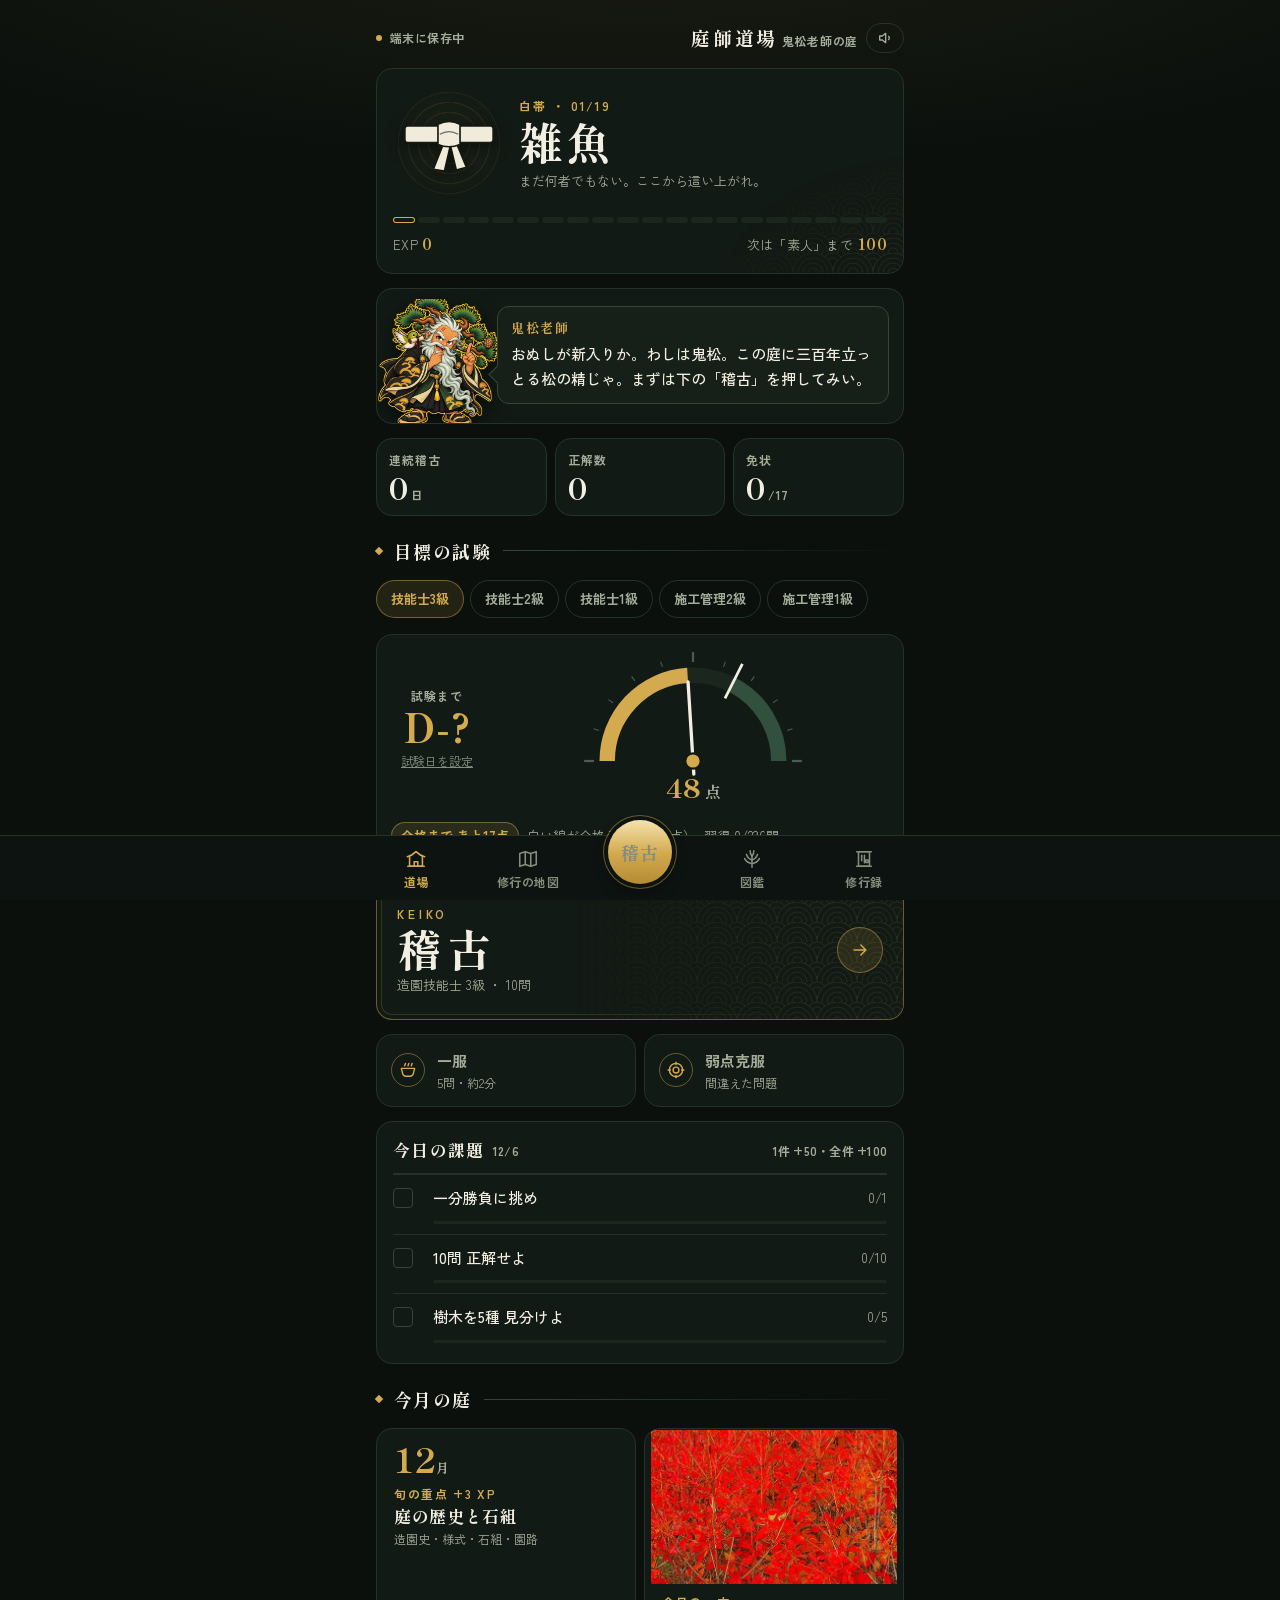
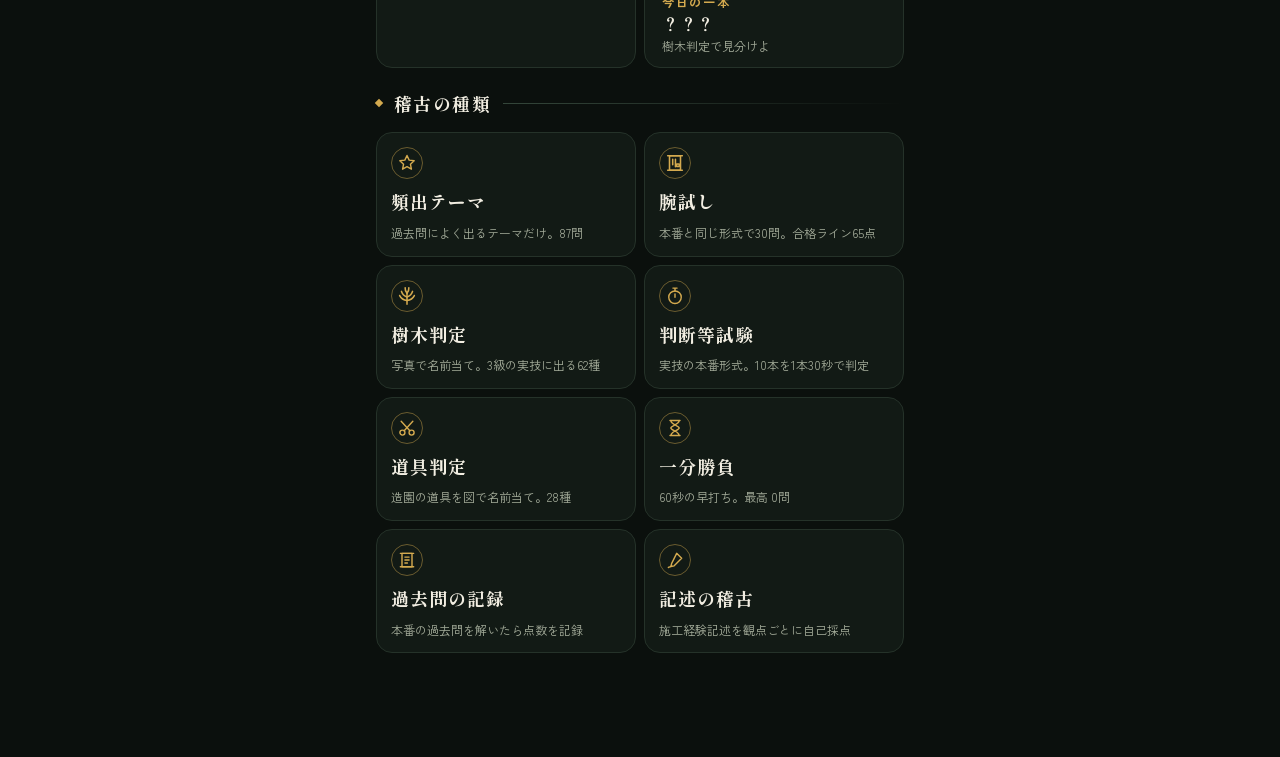
==== index.html @ 5466d90e "庭師道場 Web版（PWA）を公開 Co-Authored-By: Claude Opus 5.5 <noreply@anthropic.com>" ====
<!doctype html><html lang="ja"><head><meta charset="utf-8"><meta name="viewport" content="width=device-width,initial-scale=1,viewport-fit=cover"><meta name="theme-color" content="#0B100D"><meta name="format-detection" content="telephone=no"><link rel="manifest" href="manifest.webmanifest"><link rel="apple-touch-icon" href="icons/apple-touch-icon.png"><meta name="apple-mobile-web-app-capable" content="yes"><meta name="mobile-web-app-capable" content="yes"><meta name="apple-mobile-web-app-status-bar-style" content="black-translucent"><meta name="apple-mobile-web-app-title" content="庭師道場">
<title>庭師道場</title>
<link rel="stylesheet" href="fonts/fonts.css">
<style>
:root{
  --bg:#E8EEE6; --surface:#F8FBF6; --sunk:#DDE5DA; --ink:#15211A; --muted:#58695D; --line:#C6D1C4;
  --pine:#2D6A45; --pine-ink:#F4FAF5; --pine-soft:#D3E6D8;
  --brass:#A97C1E; --brass-soft:#F1E3BF; --miss:#BE3D2A; --miss-soft:#F6D9D3;
  --patch:#6F7D4F; --shadow:0 1px 0 rgba(21,33,26,.06),0 6px 18px -8px rgba(21,33,26,.25);
  --display:"Dela Gothic One","Hiragino Sans","Yu Gothic",sans-serif;
  --body:"Zen Kaku Gothic New","Hiragino Sans","Yu Gothic","Meiryo",sans-serif;
}
@media (prefers-color-scheme:dark){:root:not([data-theme="light"]){
  color-scheme:dark;
  --bg:#0E1410; --surface:#161F19; --sunk:#1E2921; --ink:#E3EBE4; --muted:#93A497; --line:#2B3830;
  --pine:#5DB07D; --pine-ink:#0B1A10; --pine-soft:#1D3526;
  --brass:#D8AE50; --brass-soft:#3A301A; --miss:#EF6D57; --miss-soft:#3D1D18;
  --shadow:0 1px 0 rgba(0,0,0,.3),0 8px 22px -10px rgba(0,0,0,.7);
}}
:root[data-theme="dark"]{
  color-scheme:dark;
  --bg:#0E1410; --surface:#161F19; --sunk:#1E2921; --ink:#E3EBE4; --muted:#93A497; --line:#2B3830;
  --pine:#5DB07D; --pine-ink:#0B1A10; --pine-soft:#1D3526;
  --brass:#D8AE50; --brass-soft:#3A301A; --miss:#EF6D57; --miss-soft:#3D1D18;
  --shadow:0 1px 0 rgba(0,0,0,.3),0 8px 22px -10px rgba(0,0,0,.7);
}
*{box-sizing:border-box}
html,body{height:100%}
body{background:var(--bg);color:var(--ink);font-family:var(--body);font-size:16px;line-height:1.7;-webkit-tap-highlight-color:transparent}
button{font:inherit;color:inherit;cursor:pointer;border:0;background:none}
button:focus-visible,textarea:focus-visible,input:focus-visible{outline:2px solid var(--brass);outline-offset:2px}
.num{font-variant-numeric:tabular-nums}
#app{max-width:560px;margin:0 auto;padding-inline:16px;padding-block:calc(14px + env(safe-area-inset-top,0px)) 104px;min-height:100%}
h1,h2,h3{margin:0;text-wrap:balance}
.disp{font-family:var(--display);font-weight:400;letter-spacing:.02em}
/* 太い見出し書体は画数の多い漢字がつぶれるので、30px未満では本文書体の極太にする */
.disp.sm{font-family:var(--body);font-weight:900;letter-spacing:.04em}
.eyebrow{font-size:13px;font-weight:700;letter-spacing:.05em;color:var(--muted)}
.stack{display:flex;flex-direction:column;gap:14px}
.row{display:flex;align-items:center;gap:10px}
.spacer{flex:1}

/* top bar */
.topbar{display:flex;align-items:center;gap:10px;padding-block:2px 6px}
.logo{font-family:var(--body);font-weight:900;font-size:17px;letter-spacing:.06em}
.logo small{display:block;font-family:var(--body);font-size:12px;letter-spacing:.2em;color:var(--muted);font-weight:700;margin-top:-3px}
.chipbtn{display:inline-flex;align-items:center;gap:6px;padding:6px 10px;border-radius:999px;background:var(--surface);border:1px solid var(--line);font-size:13px;font-weight:700}
.sync{font-size:12px;color:var(--muted)}

/* rank card */
.rankcard{background:var(--ink);color:var(--bg);border-radius:18px;padding:18px;display:grid;grid-template-columns:auto 1fr;gap:16px;align-items:center;position:relative;overflow:hidden}
.rankcard::after{content:"";position:absolute;inset:auto -40px -60px auto;width:180px;height:180px;border-radius:50%;background:radial-gradient(circle,rgba(216,174,80,.22),transparent 70%)}
.rankcard .rname{font-family:var(--display);font-size:34px;line-height:1.1}
.rankcard .rsub{font-size:13px;opacity:.7;letter-spacing:.08em}
.xpbar{height:10px;border-radius:6px;background:rgba(127,127,127,.3);overflow:hidden;margin-top:10px}
.xpbar>i{display:block;height:100%;background:linear-gradient(90deg,var(--brass),#F0CF7A);border-radius:6px;transition:width .8s cubic-bezier(.2,.8,.2,1)}
.xpmeta{display:flex;justify-content:space-between;font-size:13px;margin-top:6px;opacity:.85}
.streak{display:inline-flex;align-items:center;gap:4px;font-weight:700;color:var(--brass)}

/* exam selector */
.seg{display:flex;gap:6px;overflow-x:auto;padding-bottom:2px;scrollbar-width:none}
.seg::-webkit-scrollbar{display:none}
.seg button{flex:none;padding:8px 12px;border-radius:10px;background:var(--surface);border:1px solid var(--line);font-size:14px;font-weight:700;white-space:nowrap}
.seg button[aria-pressed="true"]{background:var(--pine);color:var(--pine-ink);border-color:var(--pine)}

/* cta */
.cta{width:100%;padding:18px;border-radius:16px;background:var(--pine);color:var(--pine-ink);display:flex;align-items:center;gap:14px;box-shadow:var(--shadow);transition:transform .12s}
.cta:active{transform:scale(.98)}
.cta .big{font-family:var(--display);font-size:24px;line-height:1}
.cta .sm{font-size:13px;opacity:.85}
.cta svg{flex:none}

/* panels */
.panel{background:var(--surface);border:1px solid var(--line);border-radius:16px;padding:14px}
.panel h3{font-size:15px;display:flex;align-items:center;gap:8px}
.mission{display:grid;grid-template-columns:22px 1fr auto;gap:10px;align-items:center;padding-block:8px;border-top:1px dashed var(--line)}
.mission:first-of-type{border-top:0}
.mission .chk{width:20px;height:20px;border-radius:6px;border:2px solid var(--line);display:grid;place-items:center}
.mission.done .chk{background:var(--pine);border-color:var(--pine);color:var(--pine-ink)}
.mission.done .mt{text-decoration:line-through;color:var(--muted)}
.mission .mbar{grid-column:2/4;height:4px;background:var(--sunk);border-radius:3px;overflow:hidden}
.mission .mbar i{display:block;height:100%;background:var(--brass)}
.mt{font-size:15px;font-weight:500}
.mprog{font-size:13px;color:var(--muted)}

.modes{display:grid;grid-template-columns:1fr 1fr;gap:10px}
.mode{background:var(--surface);border:1px solid var(--line);border-radius:14px;padding:14px;text-align:left;display:flex;flex-direction:column;gap:6px;min-height:118px;transition:transform .12s,border-color .12s}
.mode:hover{border-color:var(--pine)}
.mode:active{transform:scale(.97)}
.mode b{font-size:16px}
.mode span{font-size:13px;color:var(--muted);line-height:1.45}
.mode .ic{width:34px;height:34px;border-radius:10px;display:grid;place-items:center;background:var(--pine-soft);color:var(--pine)}
.mode .badge{align-self:flex-start;font-size:12px;font-weight:700;padding:1px 8px;border-radius:999px;background:var(--miss-soft);color:var(--miss)}

/* tabs */
.tabbar{position:fixed;left:0;right:0;bottom:0;background:var(--surface);border-top:1px solid var(--line);padding-bottom:env(safe-area-inset-bottom,0px);z-index:20}
.tabbar nav{max-width:560px;margin:0 auto;display:grid;grid-template-columns:repeat(4,1fr)}
.tabbar button{display:flex;flex-direction:column;align-items:center;gap:2px;padding:9px 0 8px;font-size:12px;font-weight:700;color:var(--muted)}
.tabbar button[aria-current="page"]{color:var(--pine)}

/* category list */
.cat{display:grid;grid-template-columns:1fr auto;gap:4px 12px;align-items:center;padding:12px 14px;background:var(--surface);border:1px solid var(--line);border-radius:12px;text-align:left;width:100%}
.cat b{font-size:16px}
.cat .cmeta{font-size:13px;color:var(--muted)}
.cat .cbar{grid-column:1/3;height:5px;border-radius:3px;background:var(--sunk);overflow:hidden;display:flex}
.cat .cbar i{display:block;height:100%}
.cat .pct{font-family:var(--display);font-size:18px}

/* quiz */
.qtop{display:flex;align-items:center;gap:10px;padding-block:4px 10px}
.xbtn{width:36px;height:36px;border-radius:10px;display:grid;place-items:center;background:var(--surface);border:1px solid var(--line)}
.pips{display:flex;gap:4px;flex:1}
.pips i{flex:1;height:8px;border-radius:4px;background:var(--sunk)}
.pips i.ok{background:var(--pine)} .pips i.ng{background:var(--miss)} .pips i.cur{background:var(--brass)}
.combo{font-family:var(--display);color:var(--brass);font-size:15px;min-width:54px;text-align:right}
.combo.pop{animation:pop .35s}
@keyframes pop{40%{transform:scale(1.4)}}
.qcard{background:var(--surface);border:1px solid var(--line);border-radius:18px;padding:18px;box-shadow:var(--shadow)}
.qcat{display:inline-block;font-size:12px;font-weight:700;letter-spacing:.08em;padding:2px 9px;border-radius:999px;background:var(--pine-soft);color:var(--pine)}
.qtext{font-size:17px;font-weight:500;line-height:1.75;margin-top:10px}
.tfrow{display:grid;grid-template-columns:1fr 1fr;gap:12px;margin-top:16px}
.tf{height:96px;border-radius:16px;background:var(--surface);border:2px solid var(--line);font-family:var(--display);font-size:46px;display:grid;place-items:center;transition:transform .1s}
.tf:active{transform:scale(.96)}
.choices{display:flex;flex-direction:column;gap:9px;margin-top:16px}
.choice{display:grid;grid-template-columns:28px 1fr;gap:10px;align-items:center;text-align:left;padding:12px 14px;border-radius:12px;background:var(--surface);border:2px solid var(--line);font-size:16px;font-weight:500;transition:transform .1s}
.choice:active{transform:scale(.98)}
.choice .k{width:28px;height:28px;border-radius:8px;background:var(--sunk);display:grid;place-items:center;font-weight:900;font-size:14px}
.is-ok{border-color:var(--pine)!important;background:var(--pine-soft)!important}
.is-ng{border-color:var(--miss)!important;background:var(--miss-soft)!important}
.dim{opacity:.45}
.locked button{pointer-events:none}
.shake{animation:shake .35s}
@keyframes shake{25%{transform:translateX(-6px)}50%{transform:translateX(5px)}75%{transform:translateX(-3px)}}
.feedback{margin-top:14px;border-radius:16px;padding:14px 16px;border:2px solid;animation:rise .25s ease-out}
.idkbtn{display:block;width:100%;margin-top:10px;padding:11px;border-radius:12px;border:2px dashed var(--line);background:transparent;color:var(--muted);font-weight:900;font-size:15px}
.idkbtn:active{transform:scale(.98)}
.feedback.idk{border-color:var(--brass);background:var(--brass-soft)}
.feedback.idk .fh{color:var(--brass)}
.feedback.ok{border-color:var(--pine);background:var(--pine-soft)}
.feedback.ng{border-color:var(--miss);background:var(--miss-soft)}
.feedback .fh{font-family:var(--body);font-weight:900;font-size:22px;display:flex;align-items:center;gap:10px}
.feedback.ok .fh{color:var(--pine)} .feedback.ng .fh{color:var(--miss)}
.feedback p{margin:6px 0 0;font-size:15px}
.nextbtn{margin-top:12px;width:100%;padding:14px;border-radius:12px;background:var(--ink);color:var(--bg);font-weight:900;font-size:16px}
@keyframes rise{from{transform:translateY(8px);opacity:.3}}
.xpfloat{position:fixed;font-family:var(--display);color:var(--brass);font-size:24px;pointer-events:none;z-index:60;animation:floatup 1s ease-out forwards;text-shadow:0 2px 0 var(--surface)}
@keyframes floatup{to{transform:translateY(-60px);opacity:0}}
.photo{position:relative;border-radius:14px;overflow:hidden;background:var(--sunk);aspect-ratio:4/3;max-width:100%}
.photo img{width:100%;height:100%;object-fit:cover;display:block}
.photo .swap{position:absolute;right:8px;bottom:8px;padding:5px 10px;border-radius:999px;background:rgba(0,0,0,.6);color:#fff;font-size:13px;font-weight:700}
.credit{font-size:12px;color:var(--muted);margin-top:4px;line-height:1.4;word-break:break-all}
.timer{height:8px;border-radius:4px;background:var(--sunk);overflow:hidden;flex:1}
.timer i{display:block;height:100%;background:var(--brass);transition:width .25s linear}
.timer.low i{background:var(--miss)}
.clock{font-family:var(--display);font-size:20px;min-width:44px;text-align:right}

/* result */
.result{text-align:center;padding-top:10px}
.score{font-family:var(--display);font-size:64px;line-height:1}
.score small{font-size:24px;color:var(--muted)}
.ledger{text-align:left;margin-top:16px}
.ledger div{display:flex;justify-content:space-between;padding-block:6px;border-bottom:1px dashed var(--line);font-size:15px}
.ledger div b{font-family:var(--display);color:var(--brass);font-weight:400}
.btnrow{display:grid;grid-template-columns:1fr 1fr;gap:10px;margin-top:16px}
.btn{padding:14px;border-radius:12px;font-weight:900;background:var(--surface);border:1px solid var(--line)}
.btn.primary{background:var(--pine);color:var(--pine-ink);border-color:var(--pine)}
.review{text-align:left;margin-top:16px}
.review details{background:var(--surface);border:1px solid var(--line);border-radius:12px;padding:10px 12px;margin-top:8px}
.review summary{font-size:15px;font-weight:500;cursor:pointer}
.review p{font-size:14px;margin:6px 0 0;color:var(--muted)}

/* zukan */
.zgrid{display:grid;grid-template-columns:repeat(3,1fr);gap:8px}
@media (min-width:480px){.zgrid{grid-template-columns:repeat(4,1fr)}}
.zc{background:var(--surface);border:1px solid var(--line);border-radius:12px;overflow:hidden;text-align:left;display:flex;flex-direction:column}
.zc .zi{aspect-ratio:1;background:var(--sunk);position:relative}
.zc .zi img{width:100%;height:100%;object-fit:cover;display:block}
.zc.lock .zi img{filter:grayscale(1) brightness(.35) blur(3px)}
.zc .zn{font-size:13px;font-weight:700;padding:6px 8px 2px}
.zc .zs{font-size:12px;padding:0 8px 7px;color:var(--brass);letter-spacing:.1em}
.zc.lock .zn{color:var(--muted)}
.zc .no{position:absolute;left:6px;top:4px;font-size:12px;font-weight:700;color:#fff;text-shadow:0 1px 2px rgba(0,0,0,.6)}
.filter{display:flex;gap:6px;flex-wrap:wrap}
.filter button{padding:5px 10px;border-radius:999px;border:1px solid var(--line);background:var(--surface);font-size:13px;font-weight:700}
.filter button[aria-pressed="true"]{background:var(--ink);color:var(--bg);border-color:var(--ink)}

/* sheet / overlay */
.overlay{position:fixed;inset:0;z-index:50;background:rgba(8,12,9,.6);display:flex;align-items:flex-end;justify-content:center;animation:fade .2s}
@keyframes fade{from{opacity:0}}
.sheet{background:var(--surface);width:100%;max-width:560px;max-height:90%;overflow:auto;border-radius:20px 20px 0 0;padding:18px 16px calc(18px + env(safe-area-inset-bottom,0px));animation:rise .25s}
.promo{position:fixed;inset:0;z-index:70;background:radial-gradient(circle at 50% 40%,#2a2210,#0b0d09 70%);color:#F4EBD2;display:flex;flex-direction:column;align-items:center;justify-content:center;gap:14px;text-align:center;padding:24px}
.promo .kicker{letter-spacing:.2em;font-size:16px;font-weight:700;color:#D8AE50}
.promo .pname{font-family:var(--display);font-size:64px;line-height:1;animation:stamp .6s cubic-bezier(.2,1.6,.4,1)}
.promo .ins{animation:spin .9s ease-out}
.promo p{margin:0;opacity:.8;font-size:15px;max-width:30ch}
.promo button{margin-top:10px;padding:14px 36px;border-radius:999px;background:#D8AE50;color:#1a1408;font-weight:900;font-size:16px}
@keyframes stamp{from{transform:scale(2.4);opacity:0}}
@keyframes spin{from{transform:rotateY(180deg) scale(.4);opacity:0}}
#fx{position:fixed;inset:0;pointer-events:none;z-index:80}

/* record */
.ladder{display:flex;flex-direction:column}
.lrow{display:grid;grid-template-columns:52px 1fr auto;gap:12px;align-items:center;padding-block:7px;border-bottom:1px solid var(--line)}
.lrow.fut{opacity:.45}
.lrow.cur{background:var(--brass-soft);margin-inline:-14px;padding-inline:14px;border-radius:10px;border-bottom-color:transparent}
.lrow b{font-size:16px}
.lrow .lx{font-size:13px;color:var(--muted)}
.stats{display:grid;grid-template-columns:repeat(3,1fr);gap:8px}
.stat{background:var(--surface);border:1px solid var(--line);border-radius:12px;padding:10px 12px}
.stat .v{font-family:var(--display);font-size:24px;line-height:1.2}
.stat .l{font-size:12px;color:var(--muted);font-weight:700}
.medals{display:grid;grid-template-columns:repeat(3,1fr);gap:8px}
.medal{background:var(--surface);border:1px solid var(--line);border-radius:12px;padding:10px 8px;text-align:center;display:flex;flex-direction:column;align-items:center;gap:4px}
.medal b{font-size:13px}
.medal span{font-size:12px;color:var(--muted);line-height:1.4}
.medal.off svg{opacity:.25;filter:grayscale(1)}
.medal.off b{color:var(--muted)}

/* essay */
textarea,input[type=text]{width:100%;font:inherit;font-size:16px;padding:10px 12px;border-radius:10px;border:1px solid var(--line);background:var(--bg);color:var(--ink)}
textarea{min-height:120px;resize:vertical;line-height:1.7}
label.f{display:flex;flex-direction:column;gap:4px;font-size:13px;font-weight:700;color:var(--muted)}
.aiout{white-space:pre-wrap;font-size:15px}
/* 参考画像 */
.refs{margin-top:10px;display:grid;gap:8px}
.refs.two{grid-template-columns:1fr 1fr}
.ref{margin:0;background:var(--surface);border:1px solid var(--line);border-radius:12px;overflow:hidden;cursor:zoom-in;position:relative}
.ref img{width:100%;aspect-ratio:4/3;object-fit:cover;display:block;background:var(--sunk)}
.ref .dgm{padding:10px 10px 0;color:var(--ink)}
.ref .dgm svg{width:100%;height:auto;display:block}
.ref figcaption{font-size:13px;padding:6px 10px 8px;color:var(--muted);line-height:1.5}
.refs.two figcaption{font-size:12px}
.ref .zoom{position:absolute;right:8px;top:8px;width:34px;height:34px;border-radius:8px;background:rgba(0,0,0,.55);color:#fff;display:grid;place-items:center}
.lb{position:fixed;inset:0;z-index:75;background:rgba(5,8,6,.92);display:flex;flex-direction:column;align-items:center;justify-content:center;padding:16px;gap:10px;animation:fade .2s}
.lb .box{max-width:720px;width:100%;max-height:78%;display:flex;justify-content:center}
.lb img{max-width:100%;max-height:100%;object-fit:contain;border-radius:10px}
.lb .dgm{background:#F8FBF6;color:#15211A;border-radius:12px;padding:14px;width:100%;overflow:auto;
  --miss:#BE3D2A;--pine:#2D6A45;--brass:#A97C1E;--pine-soft:#D3E6D8;--miss-soft:#F6D9D3;--brass-soft:#F1E3BF;--sunk:#DDE5DA}
.lb .dgm svg{width:100%;height:auto;display:block}
.lb p{color:#E9EEE3;font-size:15px;max-width:60ch;text-align:center;margin:0}
.lb .credit{color:#8C9B8B;text-align:center}
.lb button{padding:10px 26px;border-radius:999px;background:#E9EEE3;color:#090D0A;font-weight:900}
/* ═══ 作戦司令部（ホーム）：どのテーマでも暗い司令室で統一 ═══ */
body.hq{
  color-scheme:dark;
  --bg:#090D0A; --surface:#10170F; --sunk:#1A2419; --ink:#EEF2EA; --muted:#AAB7A9; --line:#2C3C2C;
  --pine:#6FD39A; --pine-ink:#06140B; --pine-soft:#143020; --brass:#E2B75A; --brass-soft:#352B14;
  --miss:#EF6D57; --miss-soft:#3A1A15; --shadow:0 10px 30px -12px rgba(0,0,0,.9);
  --hud:"Chakra Petch","Zen Kaku Gothic New","Hiragino Sans",sans-serif; --amber:#FFB547; --gold-grad:linear-gradient(180deg,#FFF3C4 0%,#E9BF5F 48%,#A36F17 78%,#F2CF73 100%);
  background:
    radial-gradient(ellipse 90% 50% at 50% -10%,rgba(226,183,90,.13),transparent 60%),
    linear-gradient(rgba(111,211,154,.035) 1px,transparent 1px) 0 0/24px 24px,
    linear-gradient(90deg,rgba(111,211,154,.035) 1px,transparent 1px) 0 0/24px 24px,
    #090D0A;
  background-attachment:fixed;
}
body.hq .tabbar{background:rgba(9,13,10,.92);backdrop-filter:blur(8px);border-top-color:#243224}
body.hq .tabbar button[aria-current="page"]{color:var(--brass)}
.hud{position:relative}
.hud::before,.hud::after{content:"";position:absolute;width:12px;height:12px;border:2px solid var(--brass);pointer-events:none;opacity:.85}
.hud::before{left:-1px;top:-1px;border-right:0;border-bottom:0;border-top-left-radius:6px}
.hud::after{right:-1px;bottom:-1px;border-left:0;border-top:0;border-bottom-right-radius:6px}
.hqbar{display:flex;align-items:center;gap:10px;font-family:var(--hud);font-size:13px;letter-spacing:.04em;color:var(--muted);font-weight:700}
.hqbar .led{width:8px;height:8px;border-radius:50%;background:var(--pine);box-shadow:0 0 8px var(--pine);animation:blink 2.4s infinite}
.hqbar .led.off{background:var(--amber);box-shadow:0 0 8px var(--amber)}
@keyframes blink{0%,70%,100%{opacity:1}80%{opacity:.25}}
.hqtitle{font-family:var(--body);font-weight:900;font-size:15px;letter-spacing:.06em;color:var(--ink);white-space:nowrap}
#sync{white-space:nowrap}
@media (max-width:420px){.hqtitle .hqsub{display:none}}
.hero{display:grid;grid-template-columns:auto 1fr;gap:16px;align-items:center;padding:16px;border-radius:18px;background:linear-gradient(160deg,#141D13,#0B100B 70%);border:1px solid #2B3A28;overflow:hidden;position:relative}
.hero::after{content:"";position:absolute;inset:0;background:repeating-linear-gradient(0deg,rgba(255,255,255,.018) 0 2px,transparent 2px 4px);pointer-events:none}
.radar{position:relative;width:128px;height:128px;border-radius:50%;display:grid;place-items:center;
  background:radial-gradient(circle,transparent 0 30%,rgba(111,211,154,.16) 30.5% 31%,transparent 31.5% 55%,rgba(111,211,154,.16) 55.5% 56%,transparent 56.5% 80%,rgba(111,211,154,.22) 80.5% 81.5%,transparent 82%),
             radial-gradient(circle,rgba(226,183,90,.08),transparent 70%)}
.radar::before{content:"";position:absolute;inset:0;border-radius:50%;background:repeating-radial-gradient(circle,rgba(226,183,90,.10) 0 1px,transparent 1.5px 9px);mask:radial-gradient(circle,#000 60%,transparent 72%);-webkit-mask:radial-gradient(circle,#000 60%,transparent 72%)}
.radar .ins{position:relative;filter:drop-shadow(0 6px 10px rgba(0,0,0,.7)) drop-shadow(0 0 14px rgba(226,183,90,.25))}
@keyframes sweep{to{transform:rotate(360deg)}}
.hero .lbl{font-family:var(--hud);font-size:13px;letter-spacing:.16em;color:var(--muted);font-weight:700}
.hero .rk{font-family:var(--display);font-size:44px;line-height:1.05;background:var(--gold-grad);-webkit-background-clip:text;background-clip:text;color:transparent;filter:drop-shadow(0 2px 0 rgba(0,0,0,.6))}
.hero .quote{font-size:13px;color:var(--muted);margin-top:4px;line-height:1.5}
/* 鬼松教官 */
.kyokan{display:grid;grid-template-columns:118px 1fr;gap:6px;align-items:end;width:100%;padding:12px 14px 0 0;border-radius:18px;background:linear-gradient(160deg,#141D13,#0B100B 70%);border:1px solid #2B3A28;overflow:hidden;text-align:left;color:var(--ink)}
.kyokan img{width:132px;height:auto;margin:0 0 -4px -6px;filter:drop-shadow(0 8px 12px rgba(0,0,0,.7))}
.bubble{position:relative;align-self:center;margin-bottom:12px;padding:10px 13px;border-radius:14px;background:var(--sunk);border:1px solid var(--line);font-size:15px;line-height:1.65;font-weight:500}
.bubble::before{content:"";position:absolute;left:-7px;bottom:22px;width:12px;height:12px;background:inherit;border-left:1px solid;border-bottom:1px solid;border-color:inherit;transform:rotate(45deg)}
.bubble .who{display:block;font-size:12px;font-weight:700;color:var(--brass);margin-bottom:2px}
.ikari .bubble{border-color:var(--miss);background:#2A1411;font-weight:700}
.ikari .bubble .who{color:var(--miss)}
.dere .bubble{border-color:#E889AE;background:#2B1822}
.dere .bubble .who{color:#F3A6C4}
.kyokan.ikari img,.kres.ikari img,.ksay.ikari img{animation:rage .45s 2}
.kyokan.dere img,.kres.dere img,.ksay.dere img,.kyokan.odoroki img,.kres.odoroki img,.ksay.odoroki img{animation:hop .5s 2}
@keyframes rage{20%{transform:translateX(-4px) rotate(-2deg)}40%{transform:translateX(4px) rotate(2deg)}60%{transform:translateX(-3px)}80%{transform:translateX(2px)}}
@keyframes hop{40%{transform:translateY(-8px)}}
.ksay{display:grid;grid-template-columns:88px 1fr;gap:4px;align-items:center;margin-top:10px}
.ksay img{width:88px;height:auto}
.ksay .bubble{margin:0;font-size:14px}
.kres{display:grid;grid-template-columns:140px 1fr;gap:6px;align-items:center;margin:10px 0 4px;text-align:left}
.kres img{width:140px;height:auto;filter:drop-shadow(0 8px 12px rgba(0,0,0,.7))}
.promo .pk{width:160px;height:auto;margin-top:-6px;animation:hop .6s 3}
.promo .pline{font-size:16px;font-weight:700;color:#F3A6C4;max-width:30ch;line-height:1.6}
@media (prefers-reduced-motion: reduce){.kyokan img,.kres img,.ksay img,.promo .pk{animation:none!important}}
.ammo{display:grid;grid-template-columns:repeat(20,1fr);gap:3px;margin-top:10px}
.ammo i{height:12px;border-radius:2px;background:#1E291D;border:1px solid #2B3A28}
.ammo i.on{background:var(--gold-grad);border-color:#A36F17;box-shadow:0 0 6px rgba(226,183,90,.35)}
.ammo i.next{background:#3A2F16;border-color:var(--brass);animation:blink 1.6s infinite}
.xprow{display:flex;justify-content:space-between;font-family:var(--hud);font-size:13px;margin-top:6px;color:var(--muted);letter-spacing:.06em}
.xprow b{color:var(--brass);font-weight:700}
.readouts{display:grid;grid-template-columns:repeat(3,1fr);gap:8px}
.ro{background:var(--surface);border:1px solid var(--line);border-radius:12px;padding:10px 12px}
.ro .k{font-family:var(--body);font-size:13px;letter-spacing:.04em;color:var(--muted);font-weight:700}
.ro .v{font-family:var(--hud);font-size:26px;font-weight:700;line-height:1.1;color:var(--ink)}
.ro .v small{font-size:13px;color:var(--muted);margin-left:2px}
.ops{display:grid;grid-template-columns:auto 1fr;gap:14px;align-items:center;padding:14px;border-radius:16px;background:var(--surface);border:1px solid var(--line)}
.dday{text-align:center;min-width:92px}
.dday .k{font-family:var(--body);font-size:13px;letter-spacing:.04em;color:var(--muted);font-weight:700}
.dday .v{font-family:var(--hud);font-size:40px;font-weight:700;line-height:1;color:var(--amber);text-shadow:0 0 18px rgba(255,181,71,.35)}
.dday button{font-size:12px;color:var(--muted);text-decoration:underline;margin-top:4px}
.meter{width:100%;max-width:220px;justify-self:center}
.meter svg{display:block;width:100%;height:auto}
.meter .needle{transform-box:view-box;transform-origin:100px 100px;animation:needle 1.3s cubic-bezier(.2,1.5,.4,1)}
@keyframes needle{from{transform:rotate(0deg)}}
.sortie{position:relative;width:100%;border-radius:16px;overflow:hidden;padding:26px 18px 22px;text-align:left;
  background:linear-gradient(160deg,#1E2A17,#10170D);border:2px solid var(--brass);box-shadow:0 0 0 1px #000,0 14px 30px -10px rgba(226,183,90,.35);display:flex;align-items:center;gap:14px;color:var(--ink)}
.sortie::before,.sortie::after{content:"";position:absolute;left:14px;right:14px;height:2px;background:linear-gradient(90deg,transparent,#E2B75A 18%,#FFF0B8 50%,#E2B75A 82%,transparent)}
.sortie::before{top:8px} .sortie::after{bottom:8px}
@keyframes hazard{to{background-position:25.5px 0}}
.sortie .big{font-family:var(--display);font-size:40px;line-height:1;background:var(--gold-grad);-webkit-background-clip:text;background-clip:text;color:transparent}
.sortie .en{font-family:var(--hud);font-size:13px;letter-spacing:.3em;color:var(--brass);font-weight:700}
.sortie .sm{font-size:13px;color:var(--muted)}
.sortie .chev{margin-left:auto;display:flex;gap:2px;color:var(--brass)}
.sortie .chev i{width:12px;height:22px;background:currentColor;clip-path:polygon(0 0,45% 0,100% 50%,45% 100%,0 100%,55% 50%);animation:chev 1.2s infinite}
.sortie .chev i:nth-child(2){animation-delay:.2s}.sortie .chev i:nth-child(3){animation-delay:.4s}
@keyframes chev{0%,100%{opacity:.2}40%{opacity:1}}
.sortie:active{transform:scale(.985)}
.sortie.go{animation:go .22s}
@keyframes go{50%{filter:brightness(1.8)}}
.hqrow{display:grid;grid-template-columns:1fr 1fr;gap:8px}
.subbtn{display:flex;align-items:center;gap:10px;padding:12px 14px;border-radius:12px;background:var(--surface);border:1px solid var(--line);text-align:left}
.subbtn b{font-size:15px;display:block} .subbtn span{font-size:12px;color:var(--muted)}
.subbtn .ic{color:var(--brass)}
.orders{background:linear-gradient(180deg,#141B12,#10160F);border:1px solid var(--line);border-radius:16px;padding:12px 14px}
.orders .oh{display:flex;align-items:center;gap:8px;font-family:var(--body);font-size:13px;letter-spacing:.02em;color:var(--muted);font-weight:700;padding-bottom:6px;border-bottom:1px dashed var(--line)}
.orders .oh b{font-family:var(--body);letter-spacing:.06em;color:var(--ink);font-size:15px;font-weight:900}
.hanko{width:30px;height:30px;border-radius:50%;border:2px solid var(--miss);color:var(--miss);display:grid;place-items:center;font-family:var(--display);font-size:14px;transform:rotate(-14deg);animation:stamp .4s cubic-bezier(.2,1.6,.4,1)}
body.hq .mission{grid-template-columns:30px 1fr auto}
body.hq .mission .chk{width:24px;height:24px;border-radius:4px;border-color:#3A4A38}
.sectitle{font-family:var(--body);font-size:14px;letter-spacing:.08em;color:var(--muted);font-weight:700;display:flex;align-items:center;gap:8px}
.sectitle::after{content:"";flex:1;height:1px;background:var(--line)}
body.hq .mode{background:linear-gradient(160deg,#151E14,#0E140D);border-color:#263424}
body.hq .mode .ic{background:#1F2A17;color:var(--brass)}
/* ═══ 全画面共通の司令部UI ═══ */
.tabbar nav{grid-template-columns:repeat(5,1fr)!important;align-items:end}
.tabbar .fab{position:relative;top:-18px;margin:0 auto;width:66px;height:66px;border-radius:50%;padding:0;justify-content:center;gap:0;
  background:radial-gradient(circle at 35% 30%,#FFF1C0,#E2B75A 45%,#9C6B14 100%);color:#1a1408;font-family:var(--body);font-weight:900;font-size:19px;letter-spacing:.04em;
  box-shadow:0 0 0 4px #090D0A,0 0 0 6px rgba(226,183,90,.55),0 10px 24px -6px rgba(226,183,90,.6)}

.tabbar .fab:active{transform:scale(.94)}
.pagebar{display:flex;align-items:center;gap:10px;padding-block:2px 4px}
.pagebar h1{font-family:var(--body);font-size:22px;font-weight:900;letter-spacing:.06em}
.pagebar .en{font-family:var(--hud);font-size:13px;letter-spacing:.18em;color:var(--brass);font-weight:700;display:block;margin-bottom:-2px}
.hotbadge{display:inline-flex;align-items:center;gap:4px;font-size:12px;font-weight:900;padding:2px 9px;border-radius:999px;background:var(--brass);color:#1a1408;margin-left:6px;letter-spacing:.04em}
.nextbtn{position:sticky;bottom:calc(12px + env(safe-area-inset-bottom,0px));z-index:5;box-shadow:0 10px 24px -8px rgba(0,0,0,.8)}
.intel{display:grid;grid-template-columns:1fr 1fr;gap:8px}
.intel .card{background:var(--surface);border:1px solid var(--line);border-radius:14px;overflow:hidden;text-align:left;display:flex;flex-direction:column}
.intel .card img{width:100%;aspect-ratio:16/10;object-fit:cover;display:block}
.intel .card .in{padding:9px 11px 11px;display:flex;flex-direction:column;gap:2px}
.intel .card b{font-size:15px;line-height:1.35}
.intel .card span{font-size:12px;color:var(--muted);line-height:1.45}
.intel .mo2{font-family:var(--hud);font-size:34px;font-weight:700;color:var(--brass);line-height:1;padding:12px 11px 0}
.kakochart{display:flex;flex-direction:column;gap:8px;margin-top:10px}
.kc{display:grid;grid-template-columns:92px 1fr 44px;gap:8px;align-items:center;font-size:13px}
.kc .tr{position:relative;height:14px;border-radius:4px;background:var(--sunk)}
.kc .tr i{position:absolute;left:0;top:0;bottom:0;border-radius:0 4px 4px 0}
.kc .tr .pl{position:absolute;top:-4px;bottom:-4px;width:2px;background:var(--ink)}
.kc b{font-family:var(--hud);font-size:15px;text-align:right}
select{font:inherit;font-size:16px;padding:10px 12px;border-radius:10px;border:1px solid var(--line);background:var(--bg);color:var(--ink);width:100%}
input[type=number]{width:100%;font:inherit;font-size:16px;padding:10px 12px;border-radius:10px;border:1px solid var(--line);background:var(--bg);color:var(--ink)}
body.hq .stat .v,body.hq .pct,body.hq .front .p{font-family:var(--hud);font-weight:700}
/* 合格作戦 */
.plan{display:flex;flex-direction:column;gap:10px}
.plan .cd{display:flex;align-items:baseline;gap:6px}
.plan .cd b{font-family:var(--display);font-size:30px;line-height:1;font-weight:400}
.gauge{position:relative;height:14px;border-radius:7px;background:var(--sunk);overflow:visible;margin-top:4px}
.gauge>i{display:block;height:100%;border-radius:7px;background:var(--pine);transition:width .8s cubic-bezier(.2,.8,.2,1)}
.gauge.low>i{background:var(--brass)}
.gauge .ln{position:absolute;top:-5px;bottom:-5px;width:2px;background:var(--ink)}
.gauge .lt{position:absolute;top:-20px;transform:translateX(-50%);font-size:12px;font-weight:700;white-space:nowrap}
.gmeta{display:flex;justify-content:space-between;font-size:13px;color:var(--muted)}
.verdict{font-weight:900;font-size:14px;padding:2px 9px;border-radius:999px}
.verdict.pass{background:var(--pine-soft);color:var(--pine)} .verdict.not{background:var(--brass-soft);color:var(--brass)}
.ctarow{display:grid;grid-template-columns:1fr auto;gap:10px}
.quick{padding:0 16px;border-radius:16px;background:var(--surface);border:2px solid var(--pine);color:var(--pine);display:flex;flex-direction:column;align-items:center;justify-content:center;line-height:1.2}
.quick b{font-family:var(--body);font-weight:900;font-size:18px}
.quick span{font-size:12px;font-weight:700}
.season{display:grid;grid-template-columns:auto 1fr;gap:12px;align-items:center;text-align:left;width:100%}
.season .mo{font-family:var(--display);font-size:26px;line-height:1;color:var(--brass);text-align:center;min-width:48px}
.season .mo small{display:block;font-family:var(--body);font-size:12px;font-weight:700;color:var(--muted);letter-spacing:.1em}
.todaytree{display:grid;grid-template-columns:96px 1fr;gap:12px;align-items:center;text-align:left;width:100%}
.todaytree img{width:96px;height:96px;object-fit:cover;border-radius:12px;display:block}
.todaytree b{font-size:17px}
.todaytree p{margin:2px 0 0;font-size:13px;color:var(--muted);line-height:1.5}
.mode.wide{grid-column:1/3;min-height:0;flex-direction:row;align-items:center;gap:12px}
/* 作戦地図 */
.fronts{display:grid;grid-template-columns:1fr 1fr;gap:8px}
.front{position:relative;text-align:left;border-radius:14px;padding:12px;background:var(--surface);border:1px solid var(--line);overflow:hidden;min-height:108px;display:flex;flex-direction:column;gap:4px}
.front .occ{position:absolute;left:0;right:0;bottom:0;background:var(--pine-soft);transition:height .6s}
.front>*:not(.occ){position:relative}
.front b{font-size:15px;line-height:1.35}
.front .st{font-size:12px;font-weight:700;color:var(--muted)}
.front .p{font-family:var(--display);font-size:24px;margin-top:auto;line-height:1}
.front.won{border-color:var(--pine)}
.front.won .st{color:var(--pine)}
.front .hot{position:absolute;right:8px;top:8px;font-size:12px;font-weight:900;padding:1px 7px;border-radius:999px;background:var(--brass);color:var(--surface)}
.front .flag{position:absolute;right:10px;bottom:10px;color:var(--pine)}
/* 週間グラフ */
.week{display:grid;grid-template-columns:repeat(7,1fr);gap:6px;align-items:end;height:130px;padding-top:18px;border-bottom:1px solid var(--line)}
.week .col{display:flex;flex-direction:column;align-items:center;justify-content:flex-end;height:100%;gap:3px}
.week .v{font-size:12px;font-weight:700;color:var(--muted)}
.week .bar{width:70%;max-width:28px;background:var(--pine);border-radius:4px 4px 0 0;min-height:0}
.week .bar.zero{height:2px!important;background:var(--line)}
.week .bar.today{background:var(--brass)}
.wlab{display:grid;grid-template-columns:repeat(7,1fr);gap:6px;text-align:center;font-size:12px;color:var(--muted);margin-top:4px}
.jackpot{display:inline-block;font-family:var(--display);color:var(--surface);background:var(--brass);padding:4px 14px;border-radius:999px;font-size:16px;animation:stamp .5s cubic-bezier(.2,1.6,.4,1)}
.toast{position:fixed;left:50%;bottom:90px;transform:translateX(-50%);background:var(--ink);color:var(--bg);padding:10px 16px;border-radius:12px;font-size:14px;font-weight:700;z-index:90;animation:rise .2s;max-width:calc(100% - 32px)}
.note{font-size:13px;color:var(--muted)}
.linkbtn{color:var(--pine);font-weight:700;font-size:14px;text-decoration:underline}

/* ═════════════════════════════════════════════════════════════
   庭師道場 デザインシステム v1「夜の庭 ― 墨と苔と金」
   仕様書：docs/design-system.html
   ・色は和色（和色大辞典）から：墨緑の背景／若竹色の正解／金色・山吹茶の金／臙脂の不正解／朱色の判子
   ・書体：見出しと大きな数字＝しっぽり明朝B1（20px以上だけ）／本文＝Zen Kaku Gothic New
   ・角丸は 8 / 12 / 16、線は1pxの細線、光る効果と点滅は使わない
   ═════════════════════════════════════════════════════════════ */
body.hq{
  --bg:#0B100D; --surface:#121A15; --surface2:#162019; --sunk:#1B261E; --ink:#F2EEE2; --muted:#A4AC9A; --faint:#838E7F;
  --line:#253229; --line2:#34463A;
  --pine:#68BE8D; --pine-ink:#07120B; --pine-soft:rgba(104,190,141,.13);
  --brass:#D4AA4F; --brass-ink:#1A1306; --brass-soft:rgba(212,170,79,.12); --brass-line:rgba(212,170,79,.45);
  --miss:#E07662; --miss-soft:rgba(224,118,98,.12); --shu:#D9532C; --amber:#D4AA4F;
  --gold-grad:linear-gradient(180deg,#F4E3AE 0%,#D4AA4F 52%,#B48A35 100%);
  --display:"Shippori Mincho B1","Hiragino Mincho ProN","Yu Mincho",serif;
  --hud:"Zen Kaku Gothic New","Hiragino Sans",sans-serif;
  --r-s:8px; --r-m:12px; --r-l:16px;
  --seigaiha:url("data:image/svg+xml;utf8,<svg xmlns='http://www.w3.org/2000/svg' width='40' height='20' viewBox='0 0 40 20'><circle cx='20' cy='0' r='20' fill='%23121A15' stroke='%23D4AA4F' stroke-opacity='.13' stroke-width='.8'/><circle cx='20' cy='0' r='15' fill='none' stroke='%23D4AA4F' stroke-opacity='.13' stroke-width='.8'/><circle cx='20' cy='0' r='10' fill='none' stroke='%23D4AA4F' stroke-opacity='.13' stroke-width='.8'/><circle cx='20' cy='0' r='5' fill='none' stroke='%23D4AA4F' stroke-opacity='.13' stroke-width='.8'/><circle cx='0' cy='10' r='20' fill='%23121A15' stroke='%23D4AA4F' stroke-opacity='.13' stroke-width='.8'/><circle cx='0' cy='10' r='15' fill='none' stroke='%23D4AA4F' stroke-opacity='.13' stroke-width='.8'/><circle cx='0' cy='10' r='10' fill='none' stroke='%23D4AA4F' stroke-opacity='.13' stroke-width='.8'/><circle cx='0' cy='10' r='5' fill='none' stroke='%23D4AA4F' stroke-opacity='.13' stroke-width='.8'/><circle cx='40' cy='10' r='20' fill='%23121A15' stroke='%23D4AA4F' stroke-opacity='.13' stroke-width='.8'/><circle cx='40' cy='10' r='15' fill='none' stroke='%23D4AA4F' stroke-opacity='.13' stroke-width='.8'/><circle cx='40' cy='10' r='10' fill='none' stroke='%23D4AA4F' stroke-opacity='.13' stroke-width='.8'/><circle cx='40' cy='10' r='5' fill='none' stroke='%23D4AA4F' stroke-opacity='.13' stroke-width='.8'/><circle cx='20' cy='20' r='20' fill='%23121A15' stroke='%23D4AA4F' stroke-opacity='.13' stroke-width='.8'/><circle cx='20' cy='20' r='15' fill='none' stroke='%23D4AA4F' stroke-opacity='.13' stroke-width='.8'/><circle cx='20' cy='20' r='10' fill='none' stroke='%23D4AA4F' stroke-opacity='.13' stroke-width='.8'/><circle cx='20' cy='20' r='5' fill='none' stroke='%23D4AA4F' stroke-opacity='.13' stroke-width='.8'/></svg>");
  background:radial-gradient(ellipse 120% 45% at 50% -8%,rgba(212,170,79,.08),transparent 60%),#0B100D;
  background-attachment:fixed;
  font-feature-settings:"palt" 0;
}
body.hq .num{font-variant-numeric:tabular-nums}
body.hq .disp{font-family:var(--display);font-weight:800;letter-spacing:.04em}
body.hq .disp.sm{font-family:var(--display);font-weight:800;letter-spacing:.04em}
body.hq .eyebrow{font-size:12px;letter-spacing:.14em;color:var(--brass);font-weight:700}
/* 四隅のカギ括弧・方眼・走査線・点滅はやめる */
body.hq .hud::before,body.hq .hud::after,body.hq .hero::after{display:none}
/* ── 上部の帯 ── */
.hqbar{font-family:var(--body);font-size:12px;letter-spacing:.04em;gap:8px}
.hqbar .led{width:6px;height:6px;box-shadow:none;animation:none;background:var(--pine)}
.hqbar .led.off{background:var(--brass);box-shadow:none}
.hqtitle{font-family:var(--display)!important;font-weight:800!important;font-size:19px!important;letter-spacing:.14em!important}
.hqtitle .hqsub{font-family:var(--body);font-size:12px;font-weight:700;letter-spacing:.06em;color:var(--muted)}
body.hq .chipbtn{background:transparent;border-color:var(--line);color:var(--muted)}
/* ── 見出し ── */
.sectitle{font-family:var(--display);font-weight:800;font-size:18px;letter-spacing:.08em;color:var(--ink);gap:12px;margin-top:6px}
.sectitle::before{content:"";width:6px;height:6px;background:var(--brass);transform:rotate(45deg);flex:none}
.sectitle::after{background:linear-gradient(90deg,var(--line2),transparent)}
.pagebar{padding-block:6px 2px}
.pagebar h1{font-family:var(--display)!important;font-weight:800!important;font-size:28px!important;letter-spacing:.1em!important}
.pagebar .en{font-family:var(--body);font-size:12px;letter-spacing:.24em;color:var(--brass);margin-bottom:0}
/* ── 面（カード）の共通ルール ── */
body.hq .panel,body.hq .ro,body.hq .mode,body.hq .ops,body.hq .orders,body.hq .stat,body.hq .medal,body.hq .cat,body.hq .front,body.hq .intel .card,body.hq .zc,body.hq .qcard,body.hq .subbtn,body.hq .review details{
  background:var(--surface);border:1px solid var(--line);border-radius:var(--r-l);box-shadow:none}
body.hq .panel h3{font-family:var(--display);font-weight:800;font-size:17px;letter-spacing:.06em}
/* ── ランク（帯） ── */
.hero{background:var(--surface);border:1px solid var(--line);border-radius:var(--r-l);padding:18px 16px 16px;gap:14px}
.hero::before{content:"";position:absolute;right:-30px;bottom:-30px;width:220px;height:150px;background:var(--seigaiha);opacity:.9;
  -webkit-mask:radial-gradient(ellipse at 100% 100%,#000 30%,transparent 70%);mask:radial-gradient(ellipse at 100% 100%,#000 30%,transparent 70%);pointer-events:none}
.hero>*{position:relative}
.radar{width:112px;height:112px;background:radial-gradient(circle,rgba(212,170,79,.07),transparent 68%)}
.radar::before{background:repeating-radial-gradient(circle,rgba(212,170,79,.09) 0 1px,transparent 1.5px 10px)}
.radar .ins{filter:drop-shadow(0 4px 8px rgba(0,0,0,.55))}
.hero .lbl{font-family:var(--body);font-size:12px;letter-spacing:.16em;color:var(--brass);font-weight:700}
.hero .rk{font-family:var(--display);font-weight:800;font-size:44px;line-height:1.1;letter-spacing:.06em;background:none;-webkit-background-clip:border-box;background-clip:border-box;color:var(--ink);filter:none}
.hero .quote{font-size:13px;color:var(--muted);margin-top:6px}
.ammo{gap:3px;margin-top:4px}
.ammo i{height:6px;border-radius:3px;background:var(--sunk);border:0}
.ammo i.on{background:var(--brass);border:0;box-shadow:none}
.ammo i.next{background:transparent;box-shadow:inset 0 0 0 1px var(--brass);animation:none}
.xprow{font-family:var(--body);font-size:13px;letter-spacing:.02em;margin-top:8px}
.xprow b{font-family:var(--display);font-weight:800;font-size:15px;color:var(--brass)}
/* ── 老師のひと言 ── */
.kyokan{background:var(--surface);border:1px solid var(--line);border-radius:var(--r-l);grid-template-columns:116px 1fr;gap:4px;padding:10px 14px 0 0}
.kyokan img{width:128px;filter:drop-shadow(0 6px 10px rgba(0,0,0,.55))}
.bubble{background:var(--surface2);border:1px solid var(--line2);border-radius:var(--r-m);padding:10px 13px 11px;font-size:15px;font-weight:500;line-height:1.7}
.bubble .who{font-family:var(--display);font-weight:800;font-size:13px;letter-spacing:.12em;color:var(--brass)}
.ikari .bubble{background:#211512;border-color:rgba(224,118,98,.55);font-weight:700}
.ikari .bubble .who{color:var(--miss)}
.dere .bubble{background:#211A12;border-color:var(--brass-line)}
.dere .bubble .who{color:var(--brass)}
.shinpai .bubble{border-color:#3B4A5A}
.shinpai .bubble .who{color:#9DB4C8}
.promo .pline{color:var(--ink)}
/* ── 数字の箱 ── */
.readouts{gap:8px}
.ro{padding:11px 12px 10px}
.ro .k{font-size:12px;letter-spacing:.08em}
.ro .v{font-family:var(--display);font-weight:800;font-size:30px;line-height:1.15;letter-spacing:.02em}
.ro .v small{font-family:var(--body);font-size:12px;font-weight:700}
/* ── 試験の切り替え ── */
body.hq .seg{gap:6px}
body.hq .seg button{background:transparent;border:1px solid var(--line);color:var(--muted);border-radius:999px;padding:7px 14px;font-size:13px}
body.hq .seg button[aria-pressed="true"]{background:var(--brass-soft);color:var(--brass);border-color:var(--brass-line)}
/* ── 合格への道のり ── */
.ops{padding:16px 14px}
.dday .k{font-size:12px;letter-spacing:.1em}
.dday .v{font-family:var(--display);font-weight:800;font-size:40px;color:var(--brass);text-shadow:none;letter-spacing:.02em}
.dday button{color:var(--faint)}
.verdict{font-size:13px;font-weight:700;border:1px solid}
.verdict.pass{background:var(--pine-soft);color:var(--pine);border-color:rgba(104,190,141,.4)}
.verdict.not{background:var(--brass-soft);color:var(--brass);border-color:var(--brass-line)}
/* ── 稽古（主役のボタン） ── */
.sortie{border:1px solid var(--brass-line);border-radius:var(--r-l);padding:22px 20px;background:var(--surface);box-shadow:inset 0 0 0 4px var(--surface),inset 0 0 0 5px rgba(212,170,79,.18)}
.sortie::before{content:"";position:absolute;inset:0;left:auto;width:62%;height:auto;background:var(--seigaiha);opacity:1;top:0;
  -webkit-mask:linear-gradient(90deg,transparent,#000 70%);mask:linear-gradient(90deg,transparent,#000 70%)}
.sortie::after{display:none}
.sortie>*{position:relative}
.sortie .en{font-family:var(--body);font-size:12px;letter-spacing:.32em;color:var(--brass)}
.sortie .big{font-family:var(--display);font-weight:800;font-size:44px;letter-spacing:.14em;line-height:1.1;background:none;-webkit-background-clip:border-box;background-clip:border-box;color:var(--ink)}
.sortie .sm{font-size:13px;color:var(--muted);margin-top:2px}
.sortie .chev{gap:0}
.sortie .chev i{display:none}
.sortie .chev::after{content:"";width:44px;height:44px;border-radius:50%;border:1px solid var(--brass-line);background:var(--brass-soft) url("data:image/svg+xml;utf8,<svg xmlns='http://www.w3.org/2000/svg' viewBox='0 0 24 24' fill='none' stroke='%23D4AA4F' stroke-width='1.8' stroke-linecap='round' stroke-linejoin='round'><path d='M5 12h13M13 6l6 6-6 6'/></svg>") center/20px no-repeat}
.sortie.go{animation:none}
.subbtn{padding:13px 14px;gap:12px}
.subbtn .cnt{display:inline-block;margin-left:6px;padding:0 7px;border-radius:999px;font-size:12px;line-height:18px;vertical-align:2px;background:var(--miss-soft);color:var(--miss);border:1px solid rgba(224,118,98,.4);font-family:var(--body)}
.subbtn>span:last-child{min-width:0}
.subbtn .ic{width:34px;height:34px;border-radius:50%;display:grid;place-items:center;border:1px solid var(--brass-line);color:var(--brass);flex:none}
.subbtn b{font-size:15px}
/* ── 今日の課題 ── */
.orders{padding:14px 16px 10px}
.orders .oh{border-bottom:1px solid var(--line);padding-bottom:8px;font-size:12px}
.orders .oh b{font-family:var(--display);font-weight:800;font-size:17px;letter-spacing:.08em}
body.hq .mission{border-top:1px solid var(--line);padding-block:10px}
body.hq .mission:first-of-type{border-top:0}
body.hq .mission .chk{width:20px;height:20px;border-radius:4px;border:1px solid var(--line2)}
body.hq .mission .mbar{height:3px;background:var(--sunk)}
body.hq .mission .mbar i{background:var(--brass)}
.hanko{width:30px;height:30px;border-radius:5px;border:2px solid var(--shu);color:var(--shu);font-family:var(--display);font-weight:800;font-size:15px;transform:rotate(-8deg);background:rgba(217,83,44,.08)}
/* ── 稽古の種類 ── */
body.hq .modes{gap:8px}
body.hq .mode{padding:14px 14px 13px;gap:7px;min-height:122px}
body.hq .mode:hover{border-color:var(--brass-line)}
body.hq .mode b{font-family:var(--display);font-weight:800;font-size:18px;letter-spacing:.06em}
body.hq .mode span{font-size:12px;line-height:1.55}
body.hq .mode .ic{width:32px;height:32px;border-radius:50%;background:transparent;border:1px solid var(--brass-line);color:var(--brass)}
.intel .card .in b{font-family:var(--display);font-weight:800;font-size:17px;letter-spacing:.04em}
.intel .mo2{font-family:var(--display);font-weight:800;color:var(--brass)}
/* ── 下のタブ ── */
body.hq .tabbar{background:#0D1310;backdrop-filter:none;border-top:1px solid var(--line)}
body.hq .tabbar button{color:var(--faint);font-weight:700;letter-spacing:.04em}
body.hq .tabbar button[aria-current="page"]{color:var(--brass)}
.tabbar .fab{width:64px;height:64px;top:-16px;background:var(--gold-grad);color:var(--brass-ink);font-family:var(--display);font-weight:800;font-size:18px;letter-spacing:.12em;
  box-shadow:0 0 0 4px #0D1310,0 0 0 5px var(--brass-line),0 8px 18px -6px rgba(0,0,0,.8)}
/* ── 問題の画面 ── */
body.hq .xbtn{background:transparent;border-color:var(--line)}
body.hq .pips i{height:4px;border-radius:2px}
body.hq .pips i.ok{background:var(--pine)} body.hq .pips i.ng{background:var(--miss)} body.hq .pips i.cur{background:var(--brass)}
.combo{font-family:var(--display);font-weight:800;font-size:17px}
body.hq .qcard{padding:18px 18px 20px}
body.hq .qcat{background:transparent;border:1px solid rgba(104,190,141,.45);color:var(--pine);letter-spacing:.06em}
.hotbadge{background:transparent;border:1px solid var(--brass-line);color:var(--brass);font-weight:700}
body.hq .qtext{font-size:17px;line-height:1.85;font-weight:500;margin-top:12px}
body.hq .tf{background:var(--surface2);border:1px solid var(--line2);border-radius:var(--r-l);font-family:var(--display);font-weight:800;font-size:48px;height:100px}
body.hq .choice{background:var(--surface2);border:1px solid var(--line2);border-radius:var(--r-m);padding:13px 14px;font-size:16px}
body.hq .choice .k{background:transparent;border:1px solid var(--line2);border-radius:6px;font-family:var(--display);font-weight:800;color:var(--brass)}
body.hq .is-ok{border-color:var(--pine)!important;background:var(--pine-soft)!important}
body.hq .is-ng{border-color:var(--miss)!important;background:var(--miss-soft)!important}
body.hq .idkbtn{border:1px dashed var(--line2);color:var(--muted);font-weight:700;border-radius:var(--r-m)}
body.hq .feedback{border:1px solid var(--line2);border-left-width:3px;border-radius:var(--r-m);background:var(--surface)}
body.hq .feedback.ok{border-color:rgba(104,190,141,.45);border-left-color:var(--pine);background:linear-gradient(90deg,var(--pine-soft),transparent 70%),var(--surface)}
body.hq .feedback.ng{border-color:rgba(224,118,98,.45);border-left-color:var(--miss);background:linear-gradient(90deg,var(--miss-soft),transparent 70%),var(--surface)}
body.hq .feedback.idk{border-color:var(--brass-line);border-left-color:var(--brass);background:linear-gradient(90deg,var(--brass-soft),transparent 70%),var(--surface)}
body.hq .feedback .fh{font-family:var(--display);font-weight:800;font-size:22px;letter-spacing:.06em}
body.hq .feedback p{font-size:15px;line-height:1.8}
body.hq .nextbtn{background:var(--gold-grad);color:var(--brass-ink);border-radius:var(--r-m);font-weight:900;letter-spacing:.08em}
.xpfloat{font-family:var(--display);font-weight:800;color:var(--brass);text-shadow:0 2px 6px rgba(0,0,0,.6)}
.clock{font-family:var(--display);font-weight:800}
body.hq .timer{height:4px}
/* ── 結果 ── */
.result h2.disp{font-size:32px!important;letter-spacing:.1em}
.score{font-family:var(--display);font-weight:800;font-size:68px;letter-spacing:.02em}
.score small{font-family:var(--display);font-size:24px}
body.hq .ledger{background:var(--surface)}
.ledger div{border-bottom:1px solid var(--line)}
.ledger div b{font-family:var(--display);font-weight:800;color:var(--brass)}
.jackpot{font-family:var(--display);font-weight:800;background:transparent;color:var(--shu);border:2px solid var(--shu);border-radius:5px;letter-spacing:.2em;transform:rotate(-4deg)}
/* ── ボタン ── */
body.hq .btn{background:transparent;border:1px solid var(--line2);border-radius:var(--r-m);font-weight:700;letter-spacing:.04em}
body.hq .btn.primary{background:var(--gold-grad);color:var(--brass-ink);border-color:transparent;font-weight:900}
body.hq .linkbtn{color:var(--brass)}
/* ── 修行録・図鑑など ── */
body.hq .stat .v,body.hq .pct,body.hq .front .p{font-family:var(--display);font-weight:800}
body.hq .lrow{border-bottom:1px solid var(--line)}
body.hq .lrow.cur{background:var(--brass-soft);box-shadow:inset 2px 0 0 var(--brass)}
body.hq .lrow b{font-family:var(--display);font-weight:800;font-size:17px;letter-spacing:.04em}
body.hq .front .occ{background:var(--pine-soft)}
body.hq .front.won{border-color:rgba(104,190,141,.5)}
body.hq .filter button{background:transparent;border-color:var(--line);color:var(--muted)}
body.hq .filter button[aria-pressed="true"]{background:var(--brass-soft);color:var(--brass);border-color:var(--brass-line)}
body.hq .zc .zn{font-weight:700;letter-spacing:.02em}
body.hq .zc .zs{display:flex;justify-content:space-between;align-items:center;gap:4px;letter-spacing:.06em}
body.hq .zc .zs .lv{font-size:11.5px;color:var(--faint);letter-spacing:0;white-space:nowrap}
body.hq .front .hot{background:transparent;border:1px solid var(--brass-line);color:var(--brass);font-weight:700}
body.hq .medal b{font-family:var(--display);font-weight:800;font-size:14px}
body.hq .week .bar{background:var(--pine);opacity:.85}
body.hq .week .bar.today{background:var(--brass);opacity:1}
/* ── シート・お知らせ・昇格 ── */
body.hq .sheet{background:#101814;border-top:1px solid var(--line2);border-radius:20px 20px 0 0}
body.hq .toast{background:#1A241D;color:var(--ink);border:1px solid var(--brass-line);border-radius:var(--r-m);box-shadow:0 10px 30px -10px rgba(0,0,0,.8)}
.promo{background:radial-gradient(circle at 50% 38%,#1F2A1F,#0B100D 72%)}
.promo .kicker{font-family:var(--body);font-size:13px;letter-spacing:.3em;color:var(--brass)}
.promo .pname{font-family:var(--display);font-weight:800;font-size:64px;letter-spacing:.1em;color:var(--ink)}
.promo button{background:var(--gold-grad);color:var(--brass-ink);letter-spacing:.1em}
body.hq textarea,body.hq input[type=text],body.hq select,body.hq input[type=number]{background:#0E1511;border-color:var(--line2);border-radius:var(--r-s)}
@media (prefers-reduced-motion:reduce){*{animation:none!important;transition:none!important}}
</style>

<div id="app"></div>
<div class="tabbar"><nav id="tabs"></nav></div>
<canvas id="fx"></canvas>

<script>
(function(){
// 問題データ（オリジナル作成。数値・制度は作成時点の一般的な内容。受検前に最新の受検案内・法令で確認すること）
// ex: g3/g2/g1 = 造園技能士 3級/2級/1級、s2/s1 = 造園施工管理技士 2級/1級
// t: "tf" = ○×（a: true/false）、"mc" = 4択（a: 正解の番号 0〜3）
const G = ["g3","g2","g1"], G21 = ["g2","g1"], S = ["s2","s1"], ALL = ["g3","g2","g1","s2","s1"], GS = ["g2","g1","s2","s1"];

window.QUESTIONS = [
// ───────── 造園一般（歴史・様式）
{cat:"造園史・様式",ex:ALL,t:"tf",q:"龍安寺の石庭は、水を使わずに石と砂で山水を表現する枯山水の代表例である。",a:true,e:"龍安寺方丈庭園は白砂と15個の石で構成された枯山水の代表。"},
{cat:"造園史・様式",ex:ALL,t:"tf",q:"日本三名園とは、兼六園・後楽園・栗林公園の3つをいう。",a:false,e:"日本三名園は兼六園（金沢）・後楽園（岡山）・偕楽園（水戸）。栗林公園は含まれない。"},
{cat:"造園史・様式",ex:G,t:"tf",q:"茶庭は露地とも呼ばれ、茶室へ向かう通路としての機能をもつ。",a:true,e:"露地は茶室への導入路。蹲踞・飛石・石灯籠などで構成される。"},
{cat:"造園史・様式",ex:GS,t:"mc",q:"平安時代に書かれた、日本最古の作庭書とされるものはどれか。",c:["作庭記","築山庭造伝","都林泉名勝図会","嵯峨流庭古法秘伝之書"],a:0,e:"『作庭記』は平安時代の作庭書で、橘俊綱の著とされる。"},
{cat:"造園史・様式",ex:GS,t:"mc",q:"西芳寺（苔寺）や天龍寺の庭園の作庭に関わったとされる禅僧は誰か。",c:["小堀遠州","夢窓疎石","千利休","雪舟"],a:1,e:"夢窓疎石は鎌倉末〜南北朝期の禅僧で、西芳寺・天龍寺の庭で知られる。"},
{cat:"造園史・様式",ex:GS,t:"mc",q:"平等院や毛越寺に見られる、極楽浄土を表現した庭園様式はどれか。",c:["枯山水","浄土式庭園","回遊式庭園","露地"],a:1,e:"浄土式庭園は阿弥陀堂の前に池を配し、極楽浄土を表す。"},
{cat:"造園史・様式",ex:GS,t:"mc",q:"ヴェルサイユ宮殿の庭園に代表される西洋庭園の様式はどれか。",c:["イタリア露壇式","フランス平面幾何学式","イギリス風景式","スペイン中庭式"],a:1,e:"ル・ノートルによるヴェルサイユは平面幾何学式の代表。"},
{cat:"造園史・様式",ex:G21,t:"tf",q:"イギリス風景式庭園は、直線的な園路と刈込みによる幾何学的な構成を特徴とする。",a:false,e:"風景式は自然の風景を理想化した不整形な構成。幾何学的なのはフランス平面幾何学式。"},
{cat:"造園史・様式",ex:G,t:"tf",q:"庭の外にある山などの景色を、庭の背景として取り込む手法を借景という。",a:true,e:"円通寺（比叡山）や修学院離宮が有名。"},
{cat:"造園史・様式",ex:G21,t:"tf",q:"桂離宮の庭園は、池の周りを歩きながら景色の変化を楽しむ回遊式庭園である。",a:true,e:"桂離宮は江戸初期の回遊式庭園の代表。"},

// ───────── 植栽・移植
{cat:"植栽・移植",ex:ALL,t:"tf",q:"常緑広葉樹の移植適期は、一般に新芽が伸び始める前の春や梅雨の時期である。",a:true,e:"常緑広葉樹は寒さに弱いため、厳寒期を避けて春（3月下旬〜4月）や梅雨期に移植する。"},
{cat:"植栽・移植",ex:ALL,t:"tf",q:"落葉樹の移植は、葉が茂っている真夏に行うのが最も適している。",a:false,e:"落葉樹は落葉期（晩秋〜早春、厳寒期を除く）が適期。真夏は蒸散が大きく不適。"},
{cat:"植栽・移植",ex:ALL,t:"tf",q:"根回しは、移植後の活着をよくするため、移植の半年から1年程度前に行う。",a:true,e:"根回しで細根の発生を促す。大木では2〜3年かけて行うこともある。"},
{cat:"植栽・移植",ex:G,t:"tf",q:"根鉢の直径は、一般に根元直径の3〜5倍程度を目安とする。",a:true,e:"一般に根元直径の4倍程度が標準的な目安。"},
{cat:"植栽・移植",ex:GS,t:"mc",q:"根回しの方法として、太根の一部を切らずに残し、その樹皮を環状にはぎ取る目的として正しいものはどれか。",c:["樹木を支えつつ、はいだ部分から発根させるため","根の病気を防ぐため","根鉢を軽くするため","樹液を早く流すため"],a:0,e:"支持根として太根を数本残し、環状剥皮で発根を促す（溝掘り式根回し）。"},
{cat:"植栽・移植",ex:ALL,t:"tf",q:"マツ類の植付けでは、水を注いで土を締める水極めより、土を突き固める土極めが適している。",a:true,e:"マツ類やジンチョウゲなど過湿を嫌う樹種は土極めが向く。"},
{cat:"植栽・移植",ex:G,t:"tf",q:"移植時の幹巻きは、幹からの水分の蒸散や日焼けを防ぐ目的で行う。",a:true,e:"わらや緑化テープを巻いて乾燥・日焼け・寒害から幹を守る。"},
{cat:"植栽・移植",ex:GS,t:"mc",q:"移植時の蒸散抑制として適切でないものはどれか。",c:["枝葉を適度に剪定する","幹巻きを行う","植付け後に十分な水を与える","根鉢を大きく削って根を減らす"],a:3,e:"根を必要以上に減らすと吸水力が落ちて逆効果。"},
{cat:"植栽・移植",ex:G,t:"tf",q:"植え穴は根鉢よりもひと回り大きく掘り、底の土を耕しておく。",a:true,e:"根が伸びやすいよう、植え穴は根鉢より大きめに掘り底をほぐす。"},
{cat:"植栽・移植",ex:G,t:"tf",q:"植付けは、元の生育地より深く植えるほど活着がよくなる。",a:false,e:"深植えは根腐れや生育不良の原因。元と同じ程度の深さに植える。"},
{cat:"植栽・移植",ex:GS,t:"mc",q:"支柱の形式のうち、主に大きな高木に用い、3〜4本の丸太で幹を支えるものはどれか。",c:["添え柱支柱","八つ掛支柱","布掛支柱","鳥居型支柱（二脚）"],a:1,e:"八つ掛支柱は丸太を3〜4方向から斜めに掛けて支える。"},
{cat:"植栽・移植",ex:G,t:"tf",q:"支柱を幹に結束するときは、幹を傷つけないよう杉皮などを当ててからシュロ縄で結ぶ。",a:true,e:"幹当て（杉皮・緑化テープ）をしてからシュロ縄で結束する。"},
{cat:"植栽・移植",ex:G21,t:"tf",q:"布掛支柱は、生垣などの列植した樹木を横木でつないで支えるものである。",a:true,e:"列植の樹木に竹や丸太の横木を渡して連結する。"},

// ───────── 剪定・整枝
{cat:"剪定・整枝",ex:ALL,t:"tf",q:"幹の途中から出る細い枝を胴吹き枝といい、一般に忌み枝として取り除く。",a:true,e:"胴吹き枝は樹形を乱すため除去する。"},
{cat:"剪定・整枝",ex:ALL,t:"mc",q:"根元から出る細い若枝を何というか。",c:["徒長枝","ひこばえ","逆さ枝","車枝"],a:1,e:"ひこばえ（やご）は根元から発生する枝。養分を奪うので切る。"},
{cat:"剪定・整枝",ex:ALL,t:"tf",q:"幹の方向に向かって内側へ伸びる枝を逆さ枝という。",a:true,e:"逆さ枝は樹形の内側に向かって伸びる忌み枝。"},
{cat:"剪定・整枝",ex:G,t:"mc",q:"1か所から放射状に何本もの枝が出ている状態を何というか。",c:["平行枝","車枝","からみ枝","立ち枝"],a:1,e:"車枝（輪生枝）は1〜2本を残して整理する。"},
{cat:"剪定・整枝",ex:ALL,t:"tf",q:"マツのみどり摘みは、一般に新芽が伸びる4〜5月頃に行う。",a:true,e:"春に伸びた新芽（みどり）を摘み、枝の伸びを抑えて樹形を整える。"},
{cat:"剪定・整枝",ex:ALL,t:"tf",q:"マツのもみあげ（古葉取り）は、一般に新芽が出る春先に行う。",a:false,e:"もみあげは秋〜冬（11〜12月頃）に古い葉を取り除く作業。"},
{cat:"剪定・整枝",ex:ALL,t:"tf",q:"サツキは花が終わったらすぐに剪定するのがよい。",a:true,e:"夏に翌年の花芽ができるため、花後すぐに剪定する。遅れると花芽を切ってしまう。"},
{cat:"剪定・整枝",ex:G,t:"tf",q:"サクラは切り口から腐朽菌が入りやすいため、太い枝の剪定は避けるのが基本である。",a:true,e:"「桜切る馬鹿、梅切らぬ馬鹿」。切る場合は切り口に癒合剤を塗る。"},
{cat:"剪定・整枝",ex:GS,t:"mc",q:"太い枝を切るときに、樹皮が裂けないよう3回に分けて切る方法を何というか。",c:["切り返し剪定","三段切り","透かし剪定","切り詰め剪定"],a:1,e:"下から切り込み→上から切り落とし→付け根で仕上げ切りの三段切り。"},
{cat:"剪定・整枝",ex:G21,t:"tf",q:"枝を付け根から切るときは、ブランチカラー（枝の付け根のふくらみ）を傷つけないように切る。",a:true,e:"ブランチカラーを残すと切り口がふさがりやすい。"},
{cat:"剪定・整枝",ex:G,t:"tf",q:"生垣の刈込みは、下部を狭く上部を広くすると下枝が枯れにくい。",a:false,e:"上を狭く下を広く（台形）すると下枝まで日が当たり、枯れ上がりを防げる。"},
{cat:"剪定・整枝",ex:G,t:"tf",q:"枝を途中で切り、残った枝の先の芽や枝に伸びを引き継がせる剪定を切り詰め剪定という。",a:true,e:"切り詰め剪定は樹冠を小さくするときに使う。"},
{cat:"剪定・整枝",ex:G21,t:"mc",q:"枝葉を間引いて日当たりと風通しをよくする剪定はどれか。",c:["刈込み","切り詰め剪定","透かし剪定","強剪定"],a:2,e:"透かし剪定は不要な枝を付け根から抜いて密度を下げる。"},
{cat:"剪定・整枝",ex:G,t:"tf",q:"徒長枝は、勢いよくまっすぐ長く伸びる枝で、一般に整理の対象となる。",a:true,e:"徒長枝は樹形を乱し、養分を奪うため整理する。"},
{cat:"剪定・整枝",ex:G21,t:"tf",q:"落葉樹の骨格をつくる強い剪定は、一般に落葉期に行う。",a:true,e:"落葉期は枝の形が見やすく、樹木への負担も少ない。"},
{cat:"剪定・整枝",ex:G21,t:"tf",q:"ウメの花芽は、その年に伸びた短い枝につきやすい。",a:true,e:"ウメは短枝に花芽がつく。徒長枝は切り詰めて短枝を出させる。"},

// ───────── 竹垣・結束
{cat:"竹垣・結束",ex:ALL,t:"tf",q:"四つ目垣は、向こう側が透けて見える透かし垣の一種である。",a:true,e:"四つ目垣は立子と胴縁を四角い目に組んだ代表的な透かし垣。"},
{cat:"竹垣・結束",ex:ALL,t:"tf",q:"建仁寺垣は、立子をすき間なく並べて押縁で押さえた遮蔽垣である。",a:true,e:"建仁寺垣は代表的な遮蔽垣（目隠し垣）。"},
{cat:"竹垣・結束",ex:ALL,t:"mc",q:"次のうち、透かし垣はどれか。",c:["建仁寺垣","御簾垣","光悦寺垣","大津垣"],a:2,e:"光悦寺垣は割竹で菱目を組み、玉縁をかぶせた透かし垣。他は遮蔽垣。"},
{cat:"竹垣・結束",ex:G,t:"mc",q:"竹垣の結束に一般的に使われる結び方はどれか。",c:["いぼ結び（男結び）","蝶結び","もやい結び","巻き結び"],a:0,e:"シュロ縄のいぼ結び（男結び）が基本。ゆるみにくい。"},
{cat:"竹垣・結束",ex:G,t:"tf",q:"竹の切り口は、節の上で切る「節止め」にすると雨水がたまりにくい。",a:true,e:"節のすぐ上で切ると、切り口に水がたまらず腐りにくい。"},
{cat:"竹垣・結束",ex:G,t:"tf",q:"竹の伐採は、水を多く吸い上げる春から夏が適期である。",a:false,e:"水分・養分が少なく虫がつきにくい秋〜冬が適期。"},
{cat:"竹垣・結束",ex:G,t:"tf",q:"シュロ縄は、使う前に水に浸しておくと締まりがよくなる。",a:true,e:"水に浸したシュロ縄は、乾くと締まって結び目がゆるみにくい。"},
{cat:"竹垣・結束",ex:G21,t:"mc",q:"細い竹を網代状に編んだ竹垣はどれか。",c:["四つ目垣","沼津垣","金閣寺垣","矢来垣"],a:1,e:"沼津垣は箱根竹などの細い竹を割らずに網代に編んだ垣。"},
{cat:"竹垣・結束",ex:G21,t:"tf",q:"金閣寺垣は、背の低い足元垣として使われる透かし垣である。",a:true,e:"金閣寺垣は高さの低い透かし垣で、上部に玉縁を付ける。"},
{cat:"竹垣・結束",ex:G21,t:"mc",q:"竹垣で、親柱の間に水平に渡し、立子を取り付ける竹を何というか。",c:["胴縁","押縁","玉縁","間柱"],a:0,e:"胴縁は水平材。立子を結束して固定する。"},
{cat:"竹垣・結束",ex:G21,t:"tf",q:"竹垣の親柱は、腐りにくいよう土に埋まる部分を焼いたり防腐処理したりする。",a:true,e:"埋め込み部分は焼き丸太・防腐剤処理が一般的。"},

// ───────── 石組・園路
{cat:"石組・園路",ex:ALL,t:"mc",q:"蹲踞（つくばい）を構成する石として誤っているものはどれか。",c:["手水鉢","前石","湯桶石","踏分石"],a:3,e:"蹲踞は手水鉢・前石・手燭石・湯桶石など。踏分石は園路の分岐点に置く石。"},
{cat:"石組・園路",ex:ALL,t:"tf",q:"飛石の天端（上面）は、一般に地面から3〜6cm程度の高さに据える。",a:true,e:"歩きやすく美しい高さとして3〜6cm程度が目安。"},
{cat:"石組・園路",ex:G,t:"mc",q:"飛石を2つずつ、3つずつなどと組み合わせて打つ方法はどれか。",c:["直打ち","二三連打ち","雁打ち","千鳥打ち"],a:1,e:"二連・三連を組み合わせた打ち方を二三連打ちという。"},
{cat:"石組・園路",ex:G,t:"tf",q:"千鳥打ちとは、飛石を左右交互にずらして据える打ち方である。",a:true,e:"千鳥足のように左右交互に配置する。"},
{cat:"石組・園路",ex:G,t:"tf",q:"建物の縁先に置き、履物を脱ぐための石を沓脱石という。",a:true,e:"沓脱石は縁側から庭へ出入りする所に置く大きな石。"},
{cat:"石組・園路",ex:G21,t:"mc",q:"石灯籠の部位を上から順に並べたものとして正しいのはどれか。",c:["宝珠→笠→火袋→中台→竿→基礎","宝珠→火袋→笠→竿→中台→基礎","笠→宝珠→火袋→竿→中台→基礎","宝珠→笠→中台→火袋→竿→基礎"],a:0,e:"上から宝珠・笠・火袋・中台・竿・基礎。"},
{cat:"石組・園路",ex:G21,t:"tf",q:"雪見灯籠は、竿がなく、脚で笠や火袋を支える形の灯籠である。",a:true,e:"雪見灯籠は低く、池の近くに置かれることが多い。"},
{cat:"石組・園路",ex:G21,t:"tf",q:"織部灯籠は、竿を直接地面に埋め込む「生け込み型」の灯籠である。",a:true,e:"織部灯籠は基礎がなく竿を埋め込む。"},
{cat:"石組・園路",ex:G,t:"tf",q:"延段とは、自然石や切石を敷き詰めて作る園路のことである。",a:true,e:"延段には真・行・草の格がある。"},
{cat:"石組・園路",ex:GS,t:"mc",q:"石積みで、石と石の間にモルタルやコンクリートを用いる積み方はどれか。",c:["空積み","練積み","野面積み","玉石積み"],a:1,e:"練積みはモルタル等を使う。使わないのが空積み。"},
{cat:"石組・園路",ex:G21,t:"tf",q:"谷積み（落し積み）は、石を斜めに傾けて谷をつくるように積む方法である。",a:true,e:"石を斜めに落とし込むように積み、横目地が通らない。"},
{cat:"石組・園路",ex:G21,t:"tf",q:"景石は、石の最も見栄えのよい面（見付け）を正面に向けて据える。",a:true,e:"石の顔を見極め、安定感のある向きで据える。"},
{cat:"石組・園路",ex:G21,t:"tf",q:"三尊石組は、中央に大きな石、左右に小さめの石を配置する石組である。",a:true,e:"仏像の三尊形式にならった石組。"},

// ───────── 材料・土壌・肥料
{cat:"土壌・肥料",ex:ALL,t:"tf",q:"肥料の三要素とは、窒素・リン酸・カリウムである。",a:true,e:"N・P・K。窒素は葉、リン酸は花や実、カリウムは根の生育に関わる。"},
{cat:"土壌・肥料",ex:ALL,t:"mc",q:"主に花や実のつきをよくする肥料の要素はどれか。",c:["窒素","リン酸","カリウム","カルシウム"],a:1,e:"リン酸は「実肥」「花肥」と呼ばれる。"},
{cat:"土壌・肥料",ex:G,t:"tf",q:"寒肥は、冬の休眠期に遅効性の有機質肥料を施すことである。",a:true,e:"1〜2月頃に施し、春の芽吹きに効かせる。"},
{cat:"土壌・肥料",ex:G,t:"tf",q:"ツツジ類は、アルカリ性の土壌を好む。",a:false,e:"ツツジ類は酸性土壌を好む。"},
{cat:"土壌・肥料",ex:GS,t:"mc",q:"土壌改良材のうち、主に通気性・透水性の改善を目的とするものはどれか。",c:["パーライト","ピートモス","ゼオライト","バーク堆肥"],a:0,e:"パーライトは多孔質で軽く、通気性・透水性を改善する。ゼオライトは保肥力、ピートモスは保水性・酸度調整。"},
{cat:"土壌・肥料",ex:G21,t:"tf",q:"ピートモスは酸性を示すため、酸性土壌を好む植物の用土に使われる。",a:true,e:"未調整のピートモスは強い酸性。"},
{cat:"土壌・肥料",ex:G21,t:"tf",q:"土壌のpHが7より小さいとアルカリ性、大きいと酸性である。",a:false,e:"逆。7より小さいと酸性、大きいとアルカリ性。多くの樹木は弱酸性を好む。"},
{cat:"土壌・肥料",ex:GS,t:"tf",q:"客土とは、植栽地の土が不良なとき、他所から良質な土を運び入れることである。",a:true,e:"植栽基盤を整えるための工法。"},
{cat:"土壌・肥料",ex:G21,t:"tf",q:"団粒構造の土は、水はけと水もちの両方がよい。",a:true,e:"団粒の間の大きな隙間が排水・通気を、団粒内の小さな隙間が保水を担う。"},
{cat:"土壌・肥料",ex:G,t:"tf",q:"シュロ縄はシュロの幹の繊維から作られる。",a:true,e:"水に強く腐りにくいため、造園の結束材として使われる。"},

// ───────── 芝生・地被
{cat:"芝生・地被",ex:ALL,t:"tf",q:"コウライシバやノシバなどの日本芝は、冬に地上部が枯れて休眠する暖地型芝草である。",a:true,e:"日本芝は暖地型。冬は茶色く休眠する。"},
{cat:"芝生・地被",ex:G,t:"mc",q:"芝の張り方のうち、すき間なく全面に張る方法はどれか。",c:["目地張り","べた張り","市松張り","筋張り"],a:1,e:"べた張りは全面に張る方法で、早く芝生になる。"},
{cat:"芝生・地被",ex:G,t:"tf",q:"目土は、芝の凹凸をならし、ほふく茎の成長を助けるために施す。",a:true,e:"目土かけで根付きと平らな仕上がりを助ける。"},
{cat:"芝生・地被",ex:G21,t:"tf",q:"ケンタッキーブルーグラスは、暑さに強く寒さに弱い暖地型芝草である。",a:false,e:"ケンタッキーブルーグラスは寒地型。暑さに弱い。"},
{cat:"芝生・地被",ex:G21,t:"tf",q:"エアレーション（穴あけ）は、踏み固められた芝生の通気と透水をよくするために行う。",a:true,e:"コアリングなどで土に穴をあけ、根に空気と水を届ける。"},
{cat:"芝生・地被",ex:G21,t:"tf",q:"タマリュウやリュウノヒゲは、日陰にも耐える地被植物として使われる。",a:true,e:"耐陰性があり、木の下や建物の北側に使われる。"},

// ───────── 病害虫
{cat:"病害虫",ex:ALL,t:"tf",q:"チャドクガはツバキやサザンカに発生し、毒針毛で皮膚炎を起こす。",a:true,e:"幼虫・脱皮殻にも毒針毛がある。枝ごと切って処分する。"},
{cat:"病害虫",ex:ALL,t:"tf",q:"マツ材線虫病（松枯れ）は、マツノマダラカミキリがマツノザイセンチュウを運ぶことで広がる。",a:true,e:"カミキリの防除や、樹幹注入剤による予防が行われる。"},
{cat:"病害虫",ex:G,t:"tf",q:"すす病は、アブラムシやカイガラムシの排せつ物にカビが生えて起こることが多い。",a:true,e:"原因となる害虫を駆除することが対策になる。"},
{cat:"病害虫",ex:G,t:"mc",q:"葉の表面に白い粉をまいたようなカビが生える病気はどれか。",c:["うどんこ病","赤星病","てんぐ巣病","すす病"],a:0,e:"うどんこ病はバラやハナミズキなど多くの樹木に発生する。"},
{cat:"病害虫",ex:G21,t:"tf",q:"サクラのてんぐ巣病は、罹病した枝を切除して焼却するのが基本的な防除法である。",a:true,e:"小枝が密集してほうき状になる病気。冬季に病枝を切除する。"},
{cat:"病害虫",ex:G21,t:"tf",q:"カイガラムシの防除には、冬季にマシン油乳剤を散布する方法がある。",a:true,e:"マシン油乳剤は虫体を油膜で覆って窒息させる。"},
{cat:"病害虫",ex:G21,t:"tf",q:"ナシの赤星病は、カイヅカイブキなどのビャクシン類が中間宿主となる。",a:true,e:"そのためナシ園の周辺ではビャクシン類の植栽を避ける。"},
{cat:"病害虫",ex:G21,t:"mc",q:"ボルドー液は主にどの用途の薬剤か。",c:["殺虫剤","殺菌剤","除草剤","植物成長調整剤"],a:1,e:"ボルドー液は硫酸銅と石灰で作る殺菌剤。"},
{cat:"病害虫",ex:G21,t:"tf",q:"アメリカシロヒトリは、サクラなどの葉を食害し、年に2〜3回発生する。",a:true,e:"巣網を張った若齢幼虫の時期に枝ごと除去すると効率がよい。"},

// ───────── 樹木の性質
{cat:"樹木の性質",ex:ALL,t:"mc",q:"次のうち、雌雄異株の樹木はどれか。",c:["ソメイヨシノ","イチョウ","ケヤキ","クスノキ"],a:1,e:"イチョウは雌雄異株で、雌株にだけぎんなんがなる。"},
{cat:"樹木の性質",ex:ALL,t:"tf",q:"アオキやヤツデは日陰に耐える陰樹である。",a:true,e:"建物の北側や高木の下にも植えられる。"},
{cat:"樹木の性質",ex:ALL,t:"mc",q:"潮風に強く、海岸近くの植栽に向く樹木はどれか。",c:["ハナミズキ","トベラ","イロハモミジ","ドウダンツツジ"],a:1,e:"トベラ・ウバメガシ・マサキ・シャリンバイ・クロマツなどは潮風に強い。"},
{cat:"樹木の性質",ex:G,t:"tf",q:"イヌツゲの葉は互生し、ツゲ（ホンツゲ）の葉は対生する。",a:true,e:"葉のつき方で見分けるのが確実。"},
{cat:"樹木の性質",ex:G,t:"tf",q:"メタセコイアの葉は互生、ラクウショウの葉は対生する。",a:false,e:"逆。メタセコイアが対生、ラクウショウが互生。"},
{cat:"樹木の性質",ex:G,t:"tf",q:"ヒノキの葉の裏の白い気孔線はY字形、サワラはX字形に見える。",a:true,e:"葉裏の気孔線の形で見分ける。"},
{cat:"樹木の性質",ex:G21,t:"mc",q:"世界三大庭園樹（公園樹）に含まれないものはどれか。",c:["ヒマラヤスギ","コウヤマキ","ナンヨウスギ","クスノキ"],a:3,e:"世界三大庭園樹はヒマラヤスギ・コウヤマキ・ナンヨウスギ。"},
{cat:"樹木の性質",ex:G21,t:"tf",q:"サンゴジュは葉が厚く水分を多く含むため、防火樹として使われる。",a:true,e:"燃えにくいため、火除けの生垣に使われてきた。"},
{cat:"樹木の性質",ex:G,t:"tf",q:"アジサイの花色は、土が酸性だと青、アルカリ性だと赤系になりやすい。",a:true,e:"酸性土ではアルミニウムが溶け出して吸収され、青くなる。"},
{cat:"樹木の性質",ex:G21,t:"tf",q:"ジンチョウゲは根が太く少ないため、移植を嫌う。",a:true,e:"移植する場合は若いうちに根鉢を崩さず行う。"},
{cat:"樹木の性質",ex:G,t:"tf",q:"クスノキの葉は三行脈で、もむと樟脳の香りがする。",a:true,e:"脈の分かれ目にダニ室があるのも特徴。"},
{cat:"樹木の性質",ex:G21,t:"tf",q:"マツ、サクラ、サルスベリは日当たりを好む陽樹である。",a:true,e:"陽樹は日陰では生育が悪くなる。"},

// ───────── 冬の管理・その他の作業
{cat:"管理作業",ex:G,t:"tf",q:"雪吊りは、雪の重みで枝が折れるのを防ぐために行う。",a:true,e:"兼六園の「りんご吊り」が有名。"},
{cat:"管理作業",ex:G,t:"tf",q:"マツのこも巻きは、冬越しする害虫をこもに集めて春先に焼却する目的で行われてきた。",a:true,e:"ただし益虫も集まるため、効果には議論がある。"},
{cat:"管理作業",ex:G,t:"tf",q:"灌水は、夏は日中の最も暑い時間帯に行うのが最もよい。",a:false,e:"夏は朝か夕方に行う。日中は水温が上がり根を傷めやすい。"},
{cat:"管理作業",ex:G21,t:"tf",q:"マルチングは、土の乾燥防止や雑草の抑制、地温の調節に役立つ。",a:true,e:"バークチップやわら、ウッドチップなどで地表を覆う。"},

// ───────── 安全衛生
{cat:"安全衛生",ex:ALL,t:"tf",q:"高さ2m以上の箇所で作業を行う場合、墜落の危険があるときは作業床を設ける必要がある。",a:true,e:"作業床が困難な場合は墜落制止用器具を使用させる等の措置が必要。"},
{cat:"安全衛生",ex:ALL,t:"tf",q:"脚立は、脚と水平面との角度を75度以下とし、開き止めを確実にかけて使う。",a:true,e:"労働安全衛生規則で脚立の構造が定められている。"},
{cat:"安全衛生",ex:ALL,t:"tf",q:"チェーンソーを用いた伐木作業は、特別教育を受けなくても誰でも行える。",a:false,e:"チェーンソーを用いた伐木等の業務には特別教育が必要。"},
{cat:"安全衛生",ex:GS,t:"mc",q:"移動はしごを使用するとき、上端を床から何cm以上突き出すのが望ましいとされるか。",c:["30cm","45cm","60cm","90cm"],a:2,e:"上端を60cm以上突出させ、転位防止の措置をとる。"},
{cat:"安全衛生",ex:GS,t:"mc",q:"作業床の高さが10m以上の高所作業車を運転するために必要な資格はどれか。",c:["特別教育","技能講習","免許は不要","安全衛生推進者の選任"],a:1,e:"10m以上は技能講習、10m未満は特別教育。"},
{cat:"安全衛生",ex:GS,t:"mc",q:"つり上げ荷重1t以上5t未満の小型移動式クレーンの運転に必要な資格はどれか。",c:["特別教育","技能講習","移動式クレーン運転士免許","資格は不要"],a:1,e:"1t以上5t未満は小型移動式クレーン運転技能講習。1t未満は特別教育、5t以上は免許。"},
{cat:"安全衛生",ex:GS,t:"tf",q:"つり上げ荷重1t以上のクレーン等の玉掛け業務には、玉掛け技能講習の修了が必要である。",a:true,e:"1t未満は特別教育。"},
{cat:"安全衛生",ex:GS,t:"mc",q:"機体重量3t以上の車両系建設機械（整地・運搬・積込み用及び掘削用）の運転に必要な資格はどれか。",c:["特別教育","技能講習","大型特殊免許のみ","資格は不要"],a:1,e:"3t以上は技能講習、3t未満は特別教育。"},
{cat:"安全衛生",ex:S,t:"tf",q:"労働安全衛生法でいう「強風」とは、10分間の平均風速が毎秒10m以上の風をいう。",a:true,e:"強風時は高さ2m以上での作業を中止する。大雨は1回50mm以上、大雪は1回25cm以上。"},
{cat:"安全衛生",ex:S,t:"mc",q:"作業主任者の選任が必要な作業はどれか。",c:["高さ1.5mの地山の掘削","高さ2m以上の地山の掘削","高さ3mの足場の組立て","刈払機による草刈り"],a:1,e:"地山の掘削は高さ2m以上、足場の組立て等は高さ5m以上で作業主任者が必要。"},
{cat:"安全衛生",ex:S,t:"tf",q:"足場の作業床の幅は40cm以上とし、床材間のすき間は3cm以下とする。",a:true,e:"労働安全衛生規則の規定。"},
{cat:"安全衛生",ex:GS,t:"tf",q:"刈払機を使うときは、周囲の人との間に十分な距離をとり、保護めがねを着用する。",a:true,e:"飛散物による事故防止のため、周囲15m以内に人を近づけないのが目安。"},
{cat:"安全衛生",ex:G,t:"tf",q:"熱中症予防のため、作業中はのどが渇く前からこまめに水分と塩分をとる。",a:true,e:"WBGT値（暑さ指数）も確認し、休憩を計画的にとる。"},

// ───────── 施工管理
{cat:"施工管理",ex:S,t:"mc",q:"各作業の開始から終了までを横棒で表し、作業間の関連が分かりにくい工程表はどれか。",c:["ネットワーク式工程表","バーチャート","出来高累計曲線","斜線式工程表"],a:1,e:"バーチャートは見やすく作りやすいが、作業の相互関係が不明確。"},
{cat:"施工管理",ex:S,t:"tf",q:"ネットワーク式工程表のクリティカルパスとは、開始から終了までで所要日数が最も長い経路である。",a:true,e:"クリティカルパス上の作業が遅れると全体工期が遅れる。余裕日数はゼロ。"},
{cat:"施工管理",ex:S,t:"tf",q:"クリティカルパスは、1つの工程表に必ず1本しか存在しない。",a:false,e:"最長経路が複数あれば、クリティカルパスも複数になる。"},
{cat:"施工管理",ex:S,t:"mc",q:"不良の原因や項目を件数の多い順に並べて棒グラフと累積折れ線で示した図はどれか。",c:["ヒストグラム","パレート図","特性要因図","散布図"],a:1,e:"パレート図は重点的に対策すべき項目を見つけるのに使う。"},
{cat:"施工管理",ex:S,t:"mc",q:"品質特性と要因の関係を魚の骨のような形で整理した図はどれか。",c:["管理図","ヒストグラム","特性要因図","チェックシート"],a:2,e:"特性要因図は「魚の骨図」とも呼ばれる。"},
{cat:"施工管理",ex:S,t:"tf",q:"品質管理のPDCAサイクルは、計画→実施→確認→処置の順で回す。",a:true,e:"Plan→Do→Check→Act。"},
{cat:"施工管理",ex:S,t:"tf",q:"ヒストグラムは、データのばらつきや分布の形を見るために使われる。",a:true,e:"規格値との関係も確認できる。"},
{cat:"施工管理",ex:S,t:"mc",q:"土量変化率Lの定義として正しいものはどれか。",c:["締め固めた土量／地山の土量","ほぐした土量／地山の土量","地山の土量／ほぐした土量","ほぐした土量／締め固めた土量"],a:1,e:"L＝ほぐした土量÷地山の土量、C＝締め固めた土量÷地山の土量。"},
{cat:"施工管理",ex:S,t:"tf",q:"コンクリートの水セメント比を大きくすると、一般に強度は高くなる。",a:false,e:"水セメント比が大きいほど強度・耐久性は低下する。"},
{cat:"施工管理",ex:S,t:"mc",q:"外気温が25℃を超えるとき、コンクリートの練混ぜから打込み終了までの時間の限度は何時間以内とされるか。",c:["1時間","1.5時間","2時間","3時間"],a:1,e:"25℃を超えるときは1.5時間以内、25℃以下は2時間以内。"},
{cat:"施工管理",ex:S,t:"tf",q:"打込み後のコンクリートは、硬化中に乾燥しないよう湿潤状態を保って養生する。",a:true,e:"急な乾燥はひび割れや強度低下の原因。"},
{cat:"施工管理",ex:S,t:"mc",q:"2点間の高低差を求めるために、レベルと標尺を用いる測量はどれか。",c:["水準測量","平板測量","トラバース測量","三角測量"],a:0,e:"水準測量で高低差・標高を求める。"},
{cat:"施工管理",ex:S,t:"tf",q:"施工計画の立案では、複数の案を比較検討し、安全・品質・工程・経済性を総合的に考える。",a:true,e:"1つの案に固執せず比較検討することが基本。"},
{cat:"施工管理",ex:S,t:"tf",q:"植栽工事の品質管理では、搬入された樹木の樹高・幹周・枝張が設計図書の規格を満たしているか確認する。",a:true,e:"樹木の規格は樹高（H）・幹周（C）・枝張（W）で表す。"},
{cat:"施工管理",ex:S,t:"mc",q:"樹木の規格で、幹周（C）を測る位置として正しいものはどれか。",c:["地際","根元から0.6m","根元から1.2m","樹高の半分"],a:2,e:"幹周は地際から1.2mの高さで測る。"},
{cat:"施工管理",ex:S,t:"tf",q:"幹が2本以上に分かれる株立ちの樹木の幹周は、各幹の周長の合計の70%を目安とする。",a:true,e:"公共用緑化樹木等品質寸法規格基準での扱い。"},

// ───────── 法規
{cat:"法規",ex:S,t:"tf",q:"建設業法では、建築一式工事以外の工事で1件の請負代金が500万円未満の軽微な工事のみを請け負う場合、建設業許可は不要である。",a:true,e:"500万円以上（税込）の工事を請け負うには許可が必要。"},
{cat:"法規",ex:S,t:"mc",q:"建設業許可の有効期間は何年か。",c:["3年","5年","7年","10年"],a:1,e:"5年ごとに更新が必要。"},
{cat:"法規",ex:S,t:"tf",q:"2つ以上の都道府県に営業所を設けて営業する場合は、都道府県知事の許可を受ける。",a:false,e:"2つ以上の都道府県に営業所がある場合は国土交通大臣の許可。"},
{cat:"法規",ex:S,t:"tf",q:"建設業者は、請け負った工事の施工にあたり、工事現場に主任技術者を置かなければならない。",a:true,e:"請負金額にかかわらず主任技術者の配置が必要（一定規模以上の下請契約をする特定建設業者は監理技術者）。"},
{cat:"法規",ex:S,t:"mc",q:"都市公園法で、街区公園の標準的な誘致距離はどれか。",c:["100m","250m","500m","1km"],a:1,e:"街区公園250m・0.25ha、近隣公園500m・2ha、地区公園1km・4haが標準。"},
{cat:"法規",ex:S,t:"tf",q:"都市公園法では、公園施設として設けられる建築物の建築面積の合計は、原則としてその公園の敷地面積の2%を超えてはならない。",a:true,e:"例外規定により上乗せされる場合がある。"},
{cat:"法規",ex:S,t:"tf",q:"都市公園法施行令では、住民1人あたりの都市公園の敷地面積の標準を10㎡以上としている。",a:true,e:"市街地では5㎡以上が標準。"},
{cat:"法規",ex:S,t:"mc",q:"騒音規制法で、特定建設作業の騒音の規制基準（敷地境界線上）はどれか。",c:["75dB","80dB","85dB","90dB"],a:2,e:"騒音は85dB。振動規制法の特定建設作業の振動は75dB。"},
{cat:"法規",ex:S,t:"mc",q:"建設リサイクル法の特定建設資材に含まれないものはどれか。",c:["コンクリート","木材","アスファルト・コンクリート","プラスチック"],a:3,e:"特定建設資材はコンクリート、コンクリート及び鉄から成る建設資材、木材、アスファルト・コンクリートの4つ。"},
{cat:"法規",ex:S,t:"tf",q:"都市緑地法の緑地協定は、土地所有者等の合意によって緑化に関する協定を結ぶ制度である。",a:true,e:"市町村長の認可を受けて効力を持つ。"},
{cat:"法規",ex:S,t:"tf",q:"建設工事の現場から出る剪定枝や伐採木などの木くずは、産業廃棄物として扱われる。",a:true,e:"建設業に係る木くずは産業廃棄物。適正に処理・マニフェスト管理を行う。"},
{cat:"法規",ex:S,t:"tf",q:"労働基準法では、使用者は労働者に対し、原則として少なくとも毎週1回の休日を与えなければならない。",a:true,e:"または4週間を通じて4日以上の休日。"},
// ───────── 過去問の頻出テーマから作ったオリジナル問題（hot:true ＝ 3級学科の頻出テーマ）
{hot:1,cat:"造園史・様式",ex:ALL,t:"tf",q:"鹿苑寺（金閣寺）と慈照寺（銀閣寺）の庭園は、どちらも室町時代に造られた。",a:true,e:"金閣は室町前期（足利義満）、銀閣は室町後期（足利義政）。鎌倉時代ではない点がよく問われる。"},
{hot:1,cat:"造園史・様式",ex:G,t:"tf",q:"東京の小石川後楽園は、白砂と石だけで景色を表した枯山水の庭園である。",a:false,e:"小石川後楽園は水戸徳川家の、池を中心にした回遊式庭園。枯山水の代表は龍安寺。"},
{hot:1,cat:"造園史・様式",ex:G,t:"tf",q:"斜面を階段状に整え、テラスや噴水を組み合わせた露壇式庭園は、フランスで発達した。",a:false,e:"露壇（テラス）式はイタリア。フランスは平らな土地に広がる平面幾何学式。"},
{hot:1,cat:"造園史・様式",ex:G,t:"tf",q:"名所の風景を小さく写して庭の中に取り入れる手法を「借景」という。",a:false,e:"これは「縮景」。借景は庭の外の山などを背景として取り込む手法。"},
{hot:1,cat:"造園史・様式",ex:G,t:"tf",q:"日比谷公園は、日本で最初の本格的な洋風の近代公園として知られている。",a:true,e:"1903年（明治36年）開園。日本人の手で設計・施工された。"},
{hot:1,cat:"石組・園路",ex:G,t:"tf",q:"飛石の「ちり」とは、地面から石の上面までの高さのことである。",a:true,e:"ちり＝地面から出ている高さ。石と石のすき間のことではない。"},
{hot:1,cat:"石組・園路",ex:G21,t:"mc",q:"飛石で、隣り合う石と石の間のすき間を何というか。",c:["合端","ちり","見付","天端"],a:0,e:"合端（あいば）は石と石が向き合う部分とそのすき間。ちりは地面からの高さ。"},
{hot:1,cat:"石組・園路",ex:G,t:"tf",q:"直打ちとは、飛石を左右交互にずらして並べる打ち方である。",a:false,e:"直打ちは一直線に並べる打ち方。左右交互にずらすのは千鳥打ち。"},
{hot:1,cat:"石組・園路",ex:G,t:"tf",q:"縁側から手を洗うための縁先手水鉢と、しゃがんで使う蹲踞とでは、添える役石の組み合わせが違う。",a:true,e:"蹲踞は前石・手燭石・湯桶石など、縁先手水鉢は水揚石や清浄石などを使う。"},
{hot:1,cat:"石組・園路",ex:G,t:"tf",q:"蹲踞の湯桶石は、一般に手燭石よりやや高く据える。",a:true,e:"手燭石と湯桶石は同じ高さにしない。湯桶石の方を高くするのが一般的。"},
{hot:1,cat:"石組・園路",ex:G,t:"tf",q:"石灯籠の前に植えて、火袋の灯りが見えすぎないように趣を添える役木を「灯障りの木」という。",a:true,e:"庭の中心となる主役の木は「正真木」。役木の名前は区別して覚える。"},
{hot:1,cat:"石組・園路",ex:G,t:"tf",q:"石組では、産地や色、質感がばらばらの石を組み合わせるのが基本である。",a:false,e:"同じ産地・似た質感の石でそろえると、まとまった景色になる。"},
{hot:1,cat:"竹垣・結束",ex:G,t:"tf",q:"四つ目垣は、柱を立ててから胴縁を取り付け、最後に立子を結び付けて仕上げる。",a:true,e:"順序は 親柱 → 間柱 → 胴縁 → 立子。先に骨組み（柱）を立てる。"},
{hot:1,cat:"竹垣・結束",ex:G21,t:"mc",q:"四つ目垣を作る一般的な順序として正しいものはどれか。",c:["親柱 → 間柱 → 胴縁 → 立子","親柱 → 胴縁 → 間柱 → 立子","胴縁 → 親柱 → 間柱 → 立子","立子 → 胴縁 → 親柱 → 間柱"],a:0,e:"柱（親柱・間柱）を先に立て、胴縁を渡してから立子を結ぶ。"},
{hot:1,cat:"竹垣・結束",ex:G,t:"tf",q:"四つ目垣では、親柱と間柱に丸太、胴縁と立子に竹を使うのが一般的である。",a:true,e:"柱は丸太（焼き丸太など）、横の胴縁と縦の立子は竹。"},
{hot:1,cat:"竹垣・結束",ex:G,t:"tf",q:"建仁寺垣は、割竹を横向きに何段も重ねて作る垣である。",a:false,e:"建仁寺垣は割竹（立子）を縦にすき間なく並べ、横から押縁で押さえる。"},
{hot:1,cat:"竹垣・結束",ex:G,t:"tf",q:"竹を割るときは、根元側（元口）よりも先端側（末口）から刃を入れる方が割りやすい。",a:true,e:"「木元竹末」。木は元口から、竹は末口から割る。"},
{hot:1,cat:"竹垣・結束",ex:G,t:"tf",q:"竹を切るのこぎりは、切り口が割れにくいよう、歯の目が細かいものを使う。",a:true,e:"目の粗いのこぎりだと竹の繊維が裂けやすい。"},
{hot:1,cat:"竹垣・結束",ex:G,t:"tf",q:"くり針は、竹垣などを結束するとき、シュロ縄を通すために使う道具である。",a:true,e:"すき間の狭い所に縄を通すのに使う。"},
{hot:1,cat:"花壇・草花",ex:G,t:"tf",q:"境栽花壇は、塀や園路などの境に沿って作り、主に一方向から眺める花壇である。",a:true,e:"庭の中央に置いて四方から見るのは寄植え花壇（立体花壇）。"},
{hot:1,cat:"花壇・草花",ex:G,t:"tf",q:"寄植え花壇は、中央を高く周りを低く植え、四方から眺める立体的な花壇である。",a:true,e:"低い草花で模様を描く平らな花壇は毛せん花壇（模様花壇）。"},
{hot:1,cat:"花壇・草花",ex:G,t:"tf",q:"サルビアやケイトウは、主に早春の花壇を彩る草花である。",a:false,e:"サルビア・ケイトウは夏〜秋の花壇の定番。春はパンジーやチューリップなど。"},
{hot:1,cat:"花壇・草花",ex:G,t:"tf",q:"シャガやシバザクラは、毎年同じ株から芽を出して花を咲かせる宿根草である。",a:true,e:"オダマキも宿根草。一年で枯れる一年草と区別する。"},
{hot:1,cat:"植栽・移植",ex:G,t:"tf",q:"振るい掘りは、根の土を落として根を掘り上げる方法で、落葉樹の移植などに使われる。",a:true,e:"掘り取り方法には、根巻き（根鉢を作る）、揚げ巻き、振るい掘り、追い掘りなどがある。"},
{hot:1,cat:"植栽・移植",ex:G21,t:"mc",q:"樹木の掘り取り方法として誤っているものはどれか。",c:["揚げ巻き","振るい掘り","追い掘り","布掛け"],a:3,e:"布掛けは列植の支柱の形式。ほかの3つは掘り取り方法。"},
{hot:1,cat:"植栽・移植",ex:G,t:"tf",q:"植栽の土は、肥料分の多さよりも、水はけと水もちのよさを重視する。",a:true,e:"根が健全に伸びる物理性（透水性・保水性・通気性）が大切。"},
{hot:1,cat:"植栽・移植",ex:G,t:"tf",q:"屋上緑化では、土や植物、水を含んだ重さが、建物の許容できる荷重を超えないようにする。",a:true,e:"建築基準法の積載荷重以内にする。軽量土壌を使うことが多い。"},
{hot:1,cat:"芝生・地被",ex:G,t:"tf",q:"コウライシバの植付けは、真夏の猛暑期に行うのが最もよい。",a:false,e:"日本芝の張り付けは、芽が動き出す春から初夏が適期。猛暑期は乾燥で傷みやすい。"},
{hot:1,cat:"土壌・肥料",ex:G,t:"tf",q:"樹木に肥料を施すときは、細い根が多い枝先の真下あたり（樹冠の外周）に与えると効果的である。",a:true,e:"養分を吸う細根は枝先の下に多い。幹の根元に与えても吸われにくい。"},
{hot:1,cat:"土壌・肥料",ex:G,t:"tf",q:"花が咲き終わった後や実を収穫した後に、樹木へ与える肥料を「お礼肥」という。",a:true,e:"冬に与える寒肥、芽出し前の芽出し肥とあわせて覚える。"},
{hot:1,cat:"土壌・肥料",ex:G,t:"tf",q:"肥料は、決められた量より多く与えるほど樹木はよく育つ。",a:false,e:"与えすぎると根が傷む（肥料焼け）。決められた量を守る。"},
{hot:1,cat:"土壌・肥料",ex:G,t:"tf",q:"油かすや鶏ふんは、無機質肥料（化学肥料）に分類される。",a:false,e:"油かす・骨粉・鶏ふん・牛ふんは有機質肥料。ゆっくり効く。"},
{hot:1,cat:"土壌・肥料",ex:G,t:"tf",q:"パーライトやバーミキュライトは、肥料ではなく土壌改良材である。",a:true,e:"土の通気性や保水性を改善する材料。バーク堆肥やピートモスも土壌改良材。"},
{hot:1,cat:"剪定・整枝",ex:G,t:"tf",q:"切り詰め剪定で外芽のすぐ上を切ると、新しい枝が外へ向かって伸び、自然な樹形になる。",a:true,e:"内芽の上で切ると枝が内側へ伸び、からみ枝の原因になる。"},
{hot:1,cat:"剪定・整枝",ex:G,t:"tf",q:"春に花が咲く花木の剪定は、秋に行うのが最も適している。",a:false,e:"春咲きの花木は夏〜秋に翌年の花芽を作る。花が終わった直後に剪定する。"},
{hot:1,cat:"剪定・整枝",ex:G,t:"tf",q:"シャクナゲは、夏ごろに枝先へ花芽を作り、翌年の春に咲く。",a:true,e:"その年に伸びた枝に花芽を作り、咲くのは翌年。"},
{hot:1,cat:"剪定・整枝",ex:G,t:"tf",q:"サツキの刈込みは、翌年の花芽を守るため秋に行う。",a:false,e:"サツキは花が終わった直後（6〜7月）に刈り込む。秋に刈ると花芽を落としてしまう。"},
{hot:1,cat:"樹木の性質",ex:G,t:"tf",q:"樹高は、樹冠から飛び出した徒長枝の先までを含めて測る。",a:false,e:"樹高は樹冠の頂部までの高さ。突き出した徒長枝は含めない。"},
{hot:1,cat:"樹木の性質",ex:G,t:"tf",q:"植栽図で低木の規格は、一般に樹高と枝張（葉張）で表す。",a:true,e:"低木に幹周（C）は使わない。高木は樹高・幹周・枝張。"},
{hot:1,cat:"樹木の性質",ex:G,t:"tf",q:"マンリョウ、ツツジ類、ジンチョウゲは、いずれも低木である。",a:true,e:"庭の足元や下木に使う低木。"},
{hot:1,cat:"樹木の性質",ex:G,t:"tf",q:"シラカンバ（シラカバ）の葉は、秋に真っ赤に紅葉する。",a:false,e:"シラカンバは黄葉する。赤くなるのはモミジ類やドウダンツツジなど。"},
{hot:1,cat:"樹木の性質",ex:G,t:"tf",q:"プラタナス類は成長が早く、街路樹として多く使われている。",a:true,e:"スズカケノキの仲間。樹皮がまだらにはがれる。"},
{hot:1,cat:"樹木の性質",ex:G,t:"tf",q:"コナラやクヌギは、冬に葉を落とす落葉広葉樹である。",a:true,e:"シラカシやアラカシは同じブナ科でも常緑広葉樹。"},
{hot:1,cat:"病害虫",ex:G,t:"tf",q:"アブラムシは新芽や若葉の汁を吸う害虫で、駆除には殺菌剤を使う。",a:false,e:"アブラムシは虫なので殺虫剤を使う。殺菌剤は病気（カビなど）用。"},
{hot:1,cat:"病害虫",ex:G,t:"tf",q:"アメリカシロヒトリは、一般に1年に1回だけ発生する。",a:false,e:"年に2〜3回発生する。若い幼虫が巣網にいるうちに枝ごと取り除く。"},
{hot:1,cat:"土木・材料",ex:G,t:"tf",q:"急な斜面に盛土をするときは、地山を階段状に削る「段切り」を行ってから土を盛る。",a:true,e:"段切りをしないと、盛土が地山との境ですべり落ちやすい。"},
{hot:1,cat:"土木・材料",ex:G,t:"tf",q:"盛土では、あとで沈む分を見込んで、計画の高さより多めに盛る。これを余盛りという。",a:true,e:"土は時間がたつと締まって沈むため。"},
{hot:1,cat:"土木・材料",ex:G,t:"tf",q:"土は締め固めても体積が変わらない。",a:false,e:"締め固めると体積は小さくなる。ほぐすと大きくなる。"},
{hot:1,cat:"土木・材料",ex:G,t:"tf",q:"コンクリートの型枠に使う鋼製のせき板は、1回使ったら捨てるものである。",a:false,e:"鋼製せき板は丈夫で、何度も転用できるのが長所。"},
{hot:1,cat:"土木・材料",ex:G,t:"tf",q:"モルタルは、セメント・砂・水を練り混ぜたもので、砂利は入らない。",a:true,e:"砂利（粗骨材）まで入れるとコンクリートになる。"},
{hot:1,cat:"土木・材料",ex:G,t:"tf",q:"夏にコンクリートを打つときは、早く固めるために日光に当てて急いで乾かす。",a:false,e:"急に乾くとひび割れや強度不足になる。散水やシートで湿らせて養生する。"},
{hot:1,cat:"土木・材料",ex:G,t:"tf",q:"縮尺1:100の図面上で20mmの長さは、実際には2mになる。",a:true,e:"20mm × 100 = 2,000mm = 2m。"},
{hot:1,cat:"土木・材料",ex:G21,t:"mc",q:"縮尺1:50の図面で、実際の長さ3mは図面上で何mmになるか。",c:["6mm","30mm","60mm","150mm"],a:2,e:"3,000mm ÷ 50 = 60mm。"},
{hot:1,cat:"土木・材料",ex:G,t:"tf",q:"実物と同じ大きさで描いた図の尺度を「現寸（原寸）」という。",a:true,e:"縮めて描くのが縮尺、大きく描くのが倍尺。"},
{hot:1,cat:"法規",ex:ALL,t:"tf",q:"都市公園には、国が設置する国営公園も含まれる。",a:true,e:"国営公園には、広い範囲から人が集まる公園や、日本の優れた文化的資産を生かす公園がある。"},
{hot:1,cat:"法規",ex:ALL,t:"tf",q:"国立公園や国定公園は、都市公園法にもとづいて指定される。",a:false,e:"国立公園・国定公園は自然公園法にもとづく。都市公園法とは別の法律。"},
{hot:1,cat:"法規",ex:ALL,t:"mc",q:"都市公園法で、公園の便所はどの公園施設に分類されるか。",c:["便益施設","管理施設","休養施設","修景施設"],a:0,e:"便所・売店・駐車場は便益施設。管理事務所や門・柵は管理施設。"},
{hot:1,cat:"法規",ex:ALL,t:"tf",q:"都市公園法で、花壇は修景施設に分類される。",a:true,e:"修景施設は植栽・花壇・噴水など景観を整える施設。"},
{hot:1,cat:"法規",ex:ALL,t:"tf",q:"都市公園法で、動物園や植物園は教養施設に分類される。",a:true,e:"教養施設には植物園・動物園・野外劇場なども含まれる。"},
{hot:1,cat:"法規",ex:ALL,t:"tf",q:"身近な住民が利用する街区公園は、都市公園には含まれない。",a:false,e:"街区公園は都市公園の一種（住区基幹公園）。"},
{hot:1,cat:"安全衛生",ex:ALL,t:"tf",q:"キンク（よじれて折れ曲がった状態）したワイヤロープは、まっすぐに直せば玉掛けに使ってよい。",a:false,e:"一度キンクしたワイヤロープは強度が落ちているので使ってはならない。"},
{hot:1,cat:"安全衛生",ex:G,t:"tf",q:"玉掛けでは、つり荷の角にワイヤロープが当たる所に当て物をする。",a:true,e:"角でロープが傷んだり切れたりするのを防ぐ。"},
{hot:1,cat:"安全衛生",ex:ALL,t:"tf",q:"最大積載量1t未満の不整地運搬車の運転（道路上を除く）には、特別教育が必要である。",a:true,e:"1t以上は技能講習が必要。"},
{hot:1,cat:"安全衛生",ex:ALL,t:"tf",q:"高さまたは深さが1.5mをこえる場所で作業するときは、安全に昇り降りするための設備を設ける。",a:true,e:"はしごやタラップなどの昇降設備を設ける。"},
{hot:1,cat:"安全衛生",ex:G,t:"tf",q:"暑い日は、保護帽（ヘルメット）に穴をあけて風通しをよくするとよい。",a:false,e:"穴あけや改造は強度を落とすので禁止。通気孔付きの製品を選ぶ。"},
{hot:1,cat:"安全衛生",ex:G,t:"tf",q:"脚立は、天板の上に乗って作業してもよい。",a:false,e:"天板に乗るとバランスを崩しやすい。天板には乗らない。"},
{hot:1,cat:"安全衛生",ex:ALL,t:"tf",q:"ツールボックスミーティングとは、作業を始める前に、その日の作業と危険を確認し合う短い打合せである。",a:true,e:"作業後の反省会ではない。KY（危険予知）活動とあわせて行う。"},
{hot:1,cat:"安全衛生",ex:G,t:"tf",q:"刈払機で草を刈る前には、草の中の石や空き缶などを取り除いておく。",a:true,e:"刃に当たった異物が飛んで、人やガラスに当たる事故を防ぐ。"},
// ───────── 2026-10-21 追加①：施工管理（工程・品質・土木・測量・機械）
{cat:"施工管理",ex:S,t:"tf",q:"ネットワーク工程表のクリティカルパス上の作業は、トータルフロート（全余裕）が0である。",a:true,e:"余裕のない作業の連なりがクリティカルパス。1日でも遅れると工期全体が遅れる。"},
{cat:"施工管理",ex:S,t:"mc",q:"ネットワーク工程表で、後に続く作業の最早開始時刻に影響を与えない範囲で使える余裕時間はどれか。",c:["トータルフロート","フリーフロート","ディペンデントフロート","クリティカルパス"],a:1,e:"フリーフロート（自由余裕）は使っても後続作業に影響しない。トータルフロートは工期に影響しない範囲の余裕。"},
{cat:"施工管理",ex:S,t:"tf",q:"ネットワーク工程表で点線の矢印で表すダミーは、作業時間をもたない。",a:true,e:"ダミーは作業の前後関係だけを示す。所要時間は0。"},
{cat:"施工管理",ex:S,t:"mc",q:"作業A（3日）の後に、作業B（5日）と作業C（7日）を並行して行い、B・Cの両方が終わってから作業D（2日）を行う。全体の工期は何日か。",c:["10日","12日","15日","17日"],a:1,e:"最も長い経路 A→C→D＝3＋7＋2＝12日が工期。これがクリティカルパス。"},
{cat:"施工管理",ex:S,t:"tf",q:"工程の出来高累計曲線は、一般に工事の初めと終わりが緩やかで、中ごろが急なS字形になる。",a:true,e:"準備期と仕上げ期は進みが遅く、最盛期に出来高が伸びるため「Sカーブ」と呼ばれる。"},
{cat:"施工管理",ex:S,t:"tf",q:"バナナ曲線は、工程の実績が許容範囲内にあるかを判断するために、上方と下方の許容限界曲線で範囲を示したものである。",a:true,e:"実績の曲線がバナナ形の範囲から外れたら、工程を見直す。"},
{cat:"施工管理",ex:S,t:"tf",q:"ガントチャートは、横軸に各作業の達成度（％）をとるため、各作業の所要日数は読み取りにくい。",a:true,e:"進み具合はひと目で分かるが、日数や作業の前後関係は分からない。"},
{cat:"施工管理",ex:S,t:"tf",q:"施工速度を上げていくと単位あたりの原価は下がるが、突貫工事にすると逆に原価は大きく上がる。",a:true,e:"原価が最も安くなる施工速度を経済速度という。"},
{cat:"施工管理",ex:S,t:"mc",q:"品質管理のPDCAサイクルの正しい順序はどれか。",c:["計画→実施→検討→処置","実施→計画→処置→検討","計画→検討→実施→処置","検討→計画→実施→処置"],a:0,e:"Plan（計画）→Do（実施）→Check（検討・確認）→Act（処置・改善）をくり返す。"},
{cat:"施工管理",ex:S,t:"mc",q:"データを区間ごとに分けて柱状に表し、ばらつきの分布や規格値との関係を見る図はどれか。",c:["ヒストグラム","パレート図","散布図","特性要因図"],a:0,e:"ヒストグラムは分布の形・中心・ばらつきを見るのに使う。"},
{cat:"施工管理",ex:S,t:"tf",q:"管理図は、上方管理限界線と下方管理限界線を用いて、工程が安定した状態にあるかを判断する図である。",a:true,e:"点が限界線の外に出たり、並び方にくせがあれば、異常の原因を調べる。"},
{cat:"施工管理",ex:S,t:"tf",q:"x̄−R管理図のx̄はデータの平均値、Rはデータの範囲（最大値−最小値）を表す。",a:true,e:"平均の変化をx̄図、ばらつきの変化をR図で見る。"},
{cat:"施工管理",ex:S,t:"tf",q:"散布図は、2つの特性の間に相関関係があるかを見るのに使う。",a:true,e:"点の並び方で、正の相関・負の相関・相関なしを判断する。"},
{cat:"施工管理",ex:S,t:"tf",q:"品質特性は、工程の早い段階で結果が分かり、すぐに処置がとれるものを選ぶのが望ましい。",a:true,e:"結果が出るまで時間のかかる特性だけでは、手遅れになりやすい。"},
{cat:"施工管理",ex:S,t:"tf",q:"破壊しなければ調べられない試験では、全数検査ではなく抜取検査を行う。",a:true,e:"全部壊すと製品が残らないため、抜き取ったものだけを試験する。"},
{cat:"土木・材料",ex:S,t:"mc",q:"まだ固まらないコンクリートの軟らかさ（コンシステンシー）を調べる試験はどれか。",c:["スランプ試験","圧縮強度試験","平板載荷試験","標準貫入試験"],a:0,e:"スランプコーンに詰めて引き抜き、下がった高さ（スランプ）を測る。"},
{cat:"土木・材料",ex:S,t:"tf",q:"コンクリートの水セメント比は、大きくするほど強度が高くなる。",a:false,e:"水が多いほど（水セメント比が大きいほど）強度や耐久性は下がる。"},
{cat:"土木・材料",ex:S,t:"tf",q:"普通ポルトランドセメントを使ったコンクリートの湿潤養生期間は、日平均気温15℃以上のとき5日以上が標準である。",a:true,e:"気温が低いほど長くとる（10℃以上で7日、5℃以上で9日が目安）。"},
{cat:"土木・材料",ex:S,t:"tf",q:"日平均気温が4℃以下になると予想されるときは、寒中コンクリートとしての対策をとる。",a:true,e:"凍結を防ぐため、保温養生などを行う。25℃を超えると予想されるときは暑中コンクリート。"},
{cat:"土木・材料",ex:S,t:"tf",q:"棒状バイブレーターは、下層のコンクリートに10cm程度差し込み、引き抜くときはゆっくり行う。",a:true,e:"挿入間隔は50cm以下が目安。急に抜くと穴が残る。"},
{cat:"土木・材料",ex:S,t:"tf",q:"鉄筋のかぶりとは、鉄筋の表面からコンクリートの表面までの最短距離のことである。",a:true,e:"かぶりが不足すると、鉄筋がさびやすくなる。"},
{cat:"土木・材料",ex:S,t:"tf",q:"下層のコンクリートが固まった後に上層を打ち重ねると、コールドジョイントができやすい。",a:true,e:"打重ねの時間間隔を守り、一体にする。"},
{cat:"土木・材料",ex:S,t:"tf",q:"土は、最適含水比のときに締め固めると、最も密に（乾燥密度が最大に）なる。",a:true,e:"水が少なすぎても多すぎても、よく締まらない。"},
{cat:"土木・材料",ex:S,t:"tf",q:"盛土は、一般に一層の仕上がり厚さを30cm程度以下にして、敷き均しと締固めをくり返す。",a:true,e:"厚く盛ってから締めると、下の方まで締まらない。"},
{cat:"土木・材料",ex:S,t:"mc",q:"地山の土量100m³を掘削した。土量変化率L＝1.2のとき、ほぐした土量は何m³か。",c:["83m³","100m³","120m³","144m³"],a:2,e:"ほぐした土量＝地山の土量×L＝100×1.2＝120m³。"},
{cat:"土木・材料",ex:S,t:"mc",q:"地山の土量1,000m³を掘削して運ぶ。L＝1.25、ダンプトラック1台にほぐした土5m³を積むとき、延べ何台必要か。",c:["200台","225台","250台","300台"],a:2,e:"ほぐした土量＝1,000×1.25＝1,250m³。1,250÷5＝250台。"},
{cat:"土木・材料",ex:S,t:"tf",q:"張芝工や種子吹付工は、法面保護工のうちの植生工に分類される。",a:true,e:"植物で法面を覆って守るのが植生工。コンクリート枠などは構造物工。"},
{cat:"施工管理",ex:S,t:"mc",q:"既知点Aの標高が10.000m。Aに立てた標尺の読み（後視）が1.500m、点Bの標尺の読み（前視）が0.800mのとき、点Bの標高は何mか。",c:["9.300m","10.700m","11.500m","12.300m"],a:1,e:"Bの標高＝Aの標高＋後視−前視＝10.000＋1.500−0.800＝10.700m。"},
{cat:"施工管理",ex:S,t:"tf",q:"トータルステーションは、角度と距離を同時に測ることができる測量機器である。",a:true,e:"測ったデータを記録・計算でき、測量の主力になっている。"},
{cat:"施工管理",ex:S,t:"mc",q:"縮尺1/500の図面で1cm²の面積は、実際には何m²か。",c:["5m²","25m²","50m²","250m²"],a:1,e:"図上1cm＝実際5m。1cm²＝5m×5m＝25m²。"},
{cat:"土木・材料",ex:S,t:"mc",q:"アスファルト舗装の構成を、上から順に並べたものとして正しいのはどれか。",c:["表層→基層→路盤→路床","基層→表層→路床→路盤","表層→路盤→基層→路床","路盤→表層→基層→路床"],a:0,e:"表層・基層の下に路盤があり、いちばん下が路床（舗装を支える地盤）。"},
{cat:"土木・材料",ex:S,t:"tf",q:"インターロッキングブロック舗装は、敷砂の上にブロックを並べ、目地に砂を詰めてかみ合わせる舗装である。",a:true,e:"ブロック同士のかみ合わせ（インターロッキング）で荷重を分散する。"},
{cat:"土木・材料",ex:S,t:"tf",q:"透水性舗装は、雨水を舗装の下の路盤や地盤にしみ込ませる舗装である。",a:true,e:"水たまりを防ぎ、雨水を地下に戻す効果がある。"},
{cat:"土木・材料",ex:GS,t:"tf",q:"暗渠排水は、地中に穴のあいた管などを埋めて、地下の余分な水を抜く方法である。",a:true,e:"地下水位を下げ、植物の根腐れや地盤のぬかるみを防ぐ。"},
{cat:"土木・材料",ex:S,t:"tf",q:"雨水桝には泥だめを設けて、土砂が排水管に流れ込むのを防ぐ。",a:true,e:"泥だめにたまった土砂は定期的に取り除く。"},
{cat:"土木・材料",ex:S,t:"tf",q:"給水管と排水管が平行して埋設される場合、給水管は排水管の下方に埋設するのが原則である。",a:false,e:"汚水が入り込まないよう、給水管を排水管の上方に置く。"},
{cat:"施工管理",ex:S,t:"tf",q:"施工計画を立てる前には、契約条件の確認と、現場の地形・地質・周辺環境などの事前調査を行う。",a:true,e:"事前調査が不十分だと、計画のやり直しや事故の原因になる。"},
{cat:"施工管理",ex:S,t:"tf",q:"任意仮設は、発注者が構造や方法を指定せず、施工者が自分の判断で計画する仮設である。",a:true,e:"発注者が指定するのは指定仮設。任意仮設は施工者の工夫が生かせる。"},
{cat:"施工管理",ex:S,t:"mc",q:"機械が置かれている地盤より低い所の掘削に、最も適している建設機械はどれか。",c:["バックホウ","ローディングショベル","ブルドーザ","タイヤローラ"],a:0,e:"バックホウはバケットを手前に引いて掘るので、低い所の掘削に向く。"},
{cat:"施工管理",ex:S,t:"tf",q:"振動ローラは、砂や砂利などの砂質土の締固めに効果が高い。",a:true,e:"振動で粒子をかみ合わせる。粘性土にはタンピングローラなどが向く。"},
{cat:"施工管理",ex:S,t:"tf",q:"実行予算は、工事を実際に行うための原価の目標で、原価管理の基準になる。",a:true,e:"実行予算と実際の原価を比べ、差があれば原因を調べて対策する。"},
// ───────── 追加②：施工管理の安全・法規
{cat:"安全衛生",ex:GS,t:"tf",q:"足場の作業床の墜落防止用の手すりは、高さ85cm以上とする。",a:true,e:"あわせて中さん（高さ35〜50cm）などを設ける。"},
{cat:"安全衛生",ex:GS,t:"tf",q:"空気中の酸素濃度が18%未満の状態を、酸素欠乏という。",a:true,e:"マンホールや井戸、古い桝の中などで起こりやすい。入る前に測定し、換気する。"},
{cat:"安全衛生",ex:GS,t:"tf",q:"車両系建設機械の運転者が運転位置を離れるときは、バケットなどを地上に下ろし、原動機を止めてブレーキをかける。",a:true,e:"機械が勝手に動いたり、バケットが落ちたりする事故を防ぐ。"},
{cat:"安全衛生",ex:ALL,t:"tf",q:"移動式クレーンで作業するときは、つり荷の下や旋回範囲に人を立ち入らせない。",a:true,e:"つり荷の落下や、旋回するクレーン本体に挟まれる事故を防ぐ。"},
{cat:"安全衛生",ex:ALL,t:"tf",q:"熱中症を防ぐ目安として、気温・湿度・日射などから求めるWBGT（暑さ指数）が使われる。",a:true,e:"WBGTが高い日は休憩を増やし、水分と塩分をとる。"},
{cat:"安全衛生",ex:S,t:"tf",q:"元請と下請の労働者が同じ場所で働き、その数が常時50人以上になる建設現場では、元請（特定元方事業者）は統括安全衛生責任者を選任する。",a:true,e:"ずい道工事などでは常時30人以上で選任が必要。"},
{cat:"安全衛生",ex:GS,t:"tf",q:"高さ6.75mを超える箇所で墜落制止用器具を使う場合は、原則としてフルハーネス型を使う。",a:true,e:"それ以下の高さでは、地面に届くおそれがあるため胴ベルト型も使える。"},
{cat:"法規",ex:S,t:"tf",q:"建設業者は、請け負った建設工事を施工するとき、下請であっても工事現場に主任技術者を置かなければならない。",a:true,e:"元請で下請に出す金額が大きい場合は、主任技術者に代えて監理技術者を置く。"},
{cat:"法規",ex:S,t:"tf",q:"公共工事では、下請契約を結んだ場合、その金額にかかわらず施工体制台帳を作成する。",a:true,e:"写しを発注者に提出する。民間工事では下請代金が一定額以上の場合に作成する。"},
{cat:"法規",ex:S,t:"tf",q:"労働基準法では、労働時間は原則として1日8時間、1週40時間を超えてはならない。",a:true,e:"これを超えて働かせるには、労使協定（36協定）の届出などが必要。"},
{cat:"法規",ex:S,t:"tf",q:"使用者は、満18歳未満の者を原則として深夜（午後10時〜午前5時）に働かせてはならない。",a:true,e:"年少者には危険・有害な業務の制限もある。"},
{cat:"法規",ex:S,t:"tf",q:"使用者が労働者を解雇しようとするときは、原則として少なくとも30日前に予告しなければならない。",a:true,e:"予告しない場合は、30日分以上の平均賃金（解雇予告手当）を支払う。"},
{cat:"法規",ex:S,t:"tf",q:"賃金は、通貨で、直接労働者に、その全額を、毎月1回以上、一定の期日を定めて支払わなければならない。",a:true,e:"これを賃金支払いの5原則という。"},
{cat:"法規",ex:GS,t:"tf",q:"公園管理者以外の者が都市公園に公園施設を設けるときは、公園管理者の許可を受けなければならない。",a:true,e:"売店などを民間が設ける場合がこれに当たる。"},
{cat:"法規",ex:GS,t:"tf",q:"特別緑地保全地区は、都市公園法にもとづいて指定される。",a:false,e:"特別緑地保全地区は都市緑地法にもとづく。都市の良好な緑地を守る制度。"},
{cat:"法規",ex:S,t:"tf",q:"騒音規制法の特定建設作業を行うときは、作業開始の7日前までに市町村長へ届け出る。",a:true,e:"振動規制法の特定建設作業も同じく7日前まで。"},
{cat:"法規",ex:GS,t:"tf",q:"建設工事で出た廃棄物は、元請業者が排出事業者として処理の責任を負う。",a:true,e:"下請業者ではなく元請業者が責任者になる。"},
{cat:"法規",ex:S,t:"tf",q:"産業廃棄物管理票（マニフェスト）の写しは、5年間保存しなければならない。",a:true,e:"廃棄物が適正に処理されたかを確かめるための伝票。"},
{cat:"法規",ex:S,t:"mc",q:"道路上で工事を行うために道路を一時的に使うときに必要な、道路交通法にもとづく許可を出すのは誰か。",c:["道路管理者","警察署長","市町村長","都道府県知事"],a:1,e:"道路使用許可は警察署長。道路に工作物を設けて続けて使う道路占用許可は道路管理者。"},
{cat:"法規",ex:GS,t:"tf",q:"国立公園や国定公園の特別地域内で木竹を伐採するときは、許可が必要である。",a:true,e:"自然公園法にもとづく。国立公園は環境大臣、国定公園は都道府県知事の許可。"},
// ───────── 2026-10-21 追加③：技能士（竹垣・石組・剪定・樹木・病害虫・土・芝・歴史）
{hot:1,cat:"竹垣・結束",ex:G,t:"tf",q:"光悦寺垣は、その形から臥牛垣とも呼ばれる。",a:true,e:"牛が寝そべったような、低く弧を描く形から臥牛垣という。"},
{cat:"竹垣・結束",ex:G,t:"tf",q:"鉄砲垣は、竹を数本ずつ束ねたものを、胴縁の表と裏に交互に取り付けて作る垣である。",a:true,e:"鉄砲を立て並べたような姿からこの名がある。"},
{cat:"竹垣・結束",ex:G,t:"tf",q:"御簾垣は、細い竹を縦にすき間なく並べ、横の押縁で押さえた垣である。",a:false,e:"御簾垣は竹を横に並べ、縦の竪縁で押さえる。すだれ（御簾）に似た姿。"},
{cat:"竹垣・結束",ex:G,t:"tf",q:"龍安寺垣は、割竹を斜めに菱目に組んだ、背の低い透かし垣である。",a:true,e:"園路の縁などに使う足元垣の代表。"},
{cat:"竹垣・結束",ex:G,t:"tf",q:"晒竹は、竹の油抜きをして、色つやと耐久性をよくした竹である。",a:true,e:"火であぶるなどして油分を抜く。竹垣の材料に使う。"},
{cat:"竹垣・結束",ex:G,t:"mc",q:"竹垣の材料として最も広く使われる竹はどれか。",c:["マダケ","モウソウチク","ホテイチク","オカメザサ"],a:0,e:"マダケは節間が長くまっすぐで、割りやすい。モウソウチクは太く、たけのこ用に多い。"},
{hot:1,cat:"石組・園路",ex:G,t:"tf",q:"雁打ちは、空を飛ぶ雁の列のように、飛石を少しずつずらして打つ打ち方である。",a:true,e:"直打ち・千鳥打ち・二三連打ちとあわせて覚える。"},
{hot:1,cat:"石組・園路",ex:G,t:"tf",q:"飛石の分かれ道に据える、ほかより大きめの石を踏分石という。",a:true,e:"どちらへも踏み出せるよう、大きく安定した石を使う。"},
{cat:"石組・園路",ex:G,t:"tf",q:"縁側から庭へ下りるとき、沓脱石→二番石→三番石の順に踏んで下りる。",a:true,e:"沓脱石から少しずつ低くして、地面へつなぐ。"},
{cat:"石組・園路",ex:G,t:"tf",q:"春日灯籠は、竿（柱）をもつ立ち灯籠の代表的な形である。",a:true,e:"竿のない雪見灯籠や、竿を地中に埋める織部灯籠と区別する。"},
{hot:1,cat:"石組・園路",ex:G,t:"tf",q:"蹲踞の手水鉢の前の、水が落ちる低い部分を「海」という。",a:true,e:"海には小石を敷き、水はけをよくする。"},
{cat:"石組・園路",ex:G,t:"tf",q:"水琴窟は、蹲踞などの地下に甕を伏せて埋め、落ちる水滴の音を響かせるしかけである。",a:true,e:"江戸時代に工夫されたとされる。"},
{cat:"石組・園路",ex:G,t:"tf",q:"石積みのうち、布積みは横の目地が水平に通る積み方である。",a:true,e:"谷積み（落し積み）は石を斜めに積み、横目地が通らない。"},
{cat:"石組・園路",ex:GS,t:"tf",q:"間知石は、石積みに使うため、表面（面）を四角くそろえて加工した石である。",a:true,e:"控え（奥行き）を長くとり、石積みを安定させる。"},
{cat:"剪定・整枝",ex:G,t:"tf",q:"アジサイは秋に翌年の花芽をつくるため、剪定は花が終わったらすぐに行う。",a:true,e:"秋や冬に枝先を切ると、翌年の花が咲かない。"},
{cat:"剪定・整枝",ex:G,t:"tf",q:"イロハモミジなどのカエデ類の剪定は、樹液の流れが止まっている落葉期に行う。",a:true,e:"春先に切ると、切り口から樹液が流れ出しやすい。"},
{cat:"剪定・整枝",ex:G,t:"tf",q:"フジは、夏に伸びすぎたつるを切り詰めると、短い枝に花芽がつきやすくなる。",a:true,e:"花芽は短枝にできる。長いつるを放っておくと花が減る。"},
{cat:"剪定・整枝",ex:G,t:"tf",q:"生垣の刈込みは、一般に年2回、新芽が伸びた後の初夏と、秋に行う。",a:true,e:"樹種や花の時期で調整する。花ものは花後に刈る。"},
{cat:"樹木の性質",ex:G,t:"mc",q:"次のうち、冬に葉を落とす針葉樹はどれか。",c:["カラマツ","イヌマキ","アカマツ","スギ"],a:0,e:"落葉する針葉樹は、カラマツ・メタセコイア・ラクウショウなど。"},
{cat:"樹木の性質",ex:G,t:"tf",q:"日本で植えられているキンモクセイは、ほとんどが雄株で実がならない。",a:true,e:"キンモクセイは雌雄異株。日本には主に雄株が伝わった。"},
{cat:"樹木の性質",ex:G,t:"tf",q:"センリョウは実が葉の上につき、マンリョウは実が葉の下に垂れ下がる。",a:true,e:"どちらも赤い実の縁起木。実のつき方で見分ける。"},
{cat:"樹木の性質",ex:G,t:"tf",q:"ツバキは花びらが1枚ずつ散り、サザンカは花ごと落ちる。",a:false,e:"逆。ツバキは花ごと落ち、サザンカは花びらが散る。"},
{cat:"樹木の性質",ex:G,t:"tf",q:"ウバメガシは、備長炭の材料として知られる常緑樹である。",a:true,e:"潮風にも強く、生垣にも使われる。"},
{cat:"樹木の性質",ex:G,t:"mc",q:"主に夏に花が咲く花木はどれか。",c:["サルスベリ","ロウバイ","キンモクセイ","ジンチョウゲ"],a:0,e:"サルスベリは夏、キンモクセイは秋、ロウバイは冬、ジンチョウゲは早春。"},
{cat:"病害虫",ex:G,t:"tf",q:"イラガの幼虫は、サクラやカキなどの葉を食べ、触れると電気が走ったような強い痛みがある。",a:true,e:"葉の裏に集まっている若い時期に、葉ごと取り除く。"},
{cat:"病害虫",ex:G,t:"tf",q:"ハダニは、高温で乾燥した時期に発生しやすい。",a:true,e:"葉の裏に水をかける（葉水）と発生を抑えられる。"},
{cat:"病害虫",ex:G,t:"tf",q:"幹の穴から木くず（フラス）が出ていたら、カミキリムシの幼虫が中を食べていることが多い。",a:true,e:"穴に薬剤を入れたり、針金で幼虫を刺したりして駆除する。"},
{cat:"病害虫",ex:ALL,t:"tf",q:"農薬を散布するときは、風を背に受けて（風上から風下に向けて）散布し、風の強い日は避ける。",a:true,e:"薬剤を自分や周りの家にかけないため。"},
{cat:"病害虫",ex:ALL,t:"mc",q:"薬剤を1,000倍に薄めて10Lの散布液を作るとき、必要な薬剤の量はどれか。",c:["1mL","10mL","100mL","1,000mL"],a:1,e:"10L＝10,000mL。10,000÷1,000＝10mL。"},
{cat:"土壌・肥料",ex:G,t:"tf",q:"赤玉土は、関東ローム層の赤土を粒にしたもので、通気性と保水性にすぐれる。",a:true,e:"鉢植えの基本の用土として広く使われる。"},
{cat:"土壌・肥料",ex:G,t:"tf",q:"鹿沼土は酸性で、サツキやツツジ類の用土に適している。",a:true,e:"栃木県鹿沼地方で採れる軽石質の土。"},
{cat:"土壌・肥料",ex:G,t:"tf",q:"肥料の三要素のうち、カリウム（カリ）は根の発育を助けるため「根肥」とも呼ばれる。",a:true,e:"窒素は葉肥、リン酸は花肥・実肥、カリは根肥。"},
{cat:"土壌・肥料",ex:G,t:"tf",q:"苦土石灰は、酸性に傾いた土を中和するために使う。",a:true,e:"苦土（マグネシウム）も補える。まきすぎると土がアルカリ性に傾く。"},
{cat:"芝生・地被",ex:G,t:"tf",q:"芝刈りは、一度に刈り取る量を葉の長さの1/3程度までにするのがよい。",a:true,e:"一度に深く刈ると、芝が弱って枯れることがある。"},
{cat:"芝生・地被",ex:G,t:"tf",q:"目土は、芝生の凹凸をならし、新しい芽の伸びを助けるために行う。",a:true,e:"芽が出る春から初夏に、薄くかける。"},
{cat:"芝生・地被",ex:GS,t:"mc",q:"次のうち、日本芝（暖地型芝草）はどれか。",c:["コウライシバ","ベントグラス","ケンタッキーブルーグラス","トールフェスク"],a:0,e:"日本芝はノシバ・コウライシバなど。ほかの3つは寒地型の西洋芝。"},
{cat:"管理作業",ex:G,t:"tf",q:"ソテツは寒さに弱いため、冬にわらを巻いて霜や寒さから守ることがある。",a:true,e:"冬の風物詩にもなっている防寒作業。"},
{cat:"安全衛生",ex:G,t:"tf",q:"チェーンソーを使って立木を伐る業務には、特別教育を受けた者を就かせる。",a:true,e:"伐木等の業務の特別教育。大径木と小径木で教育の区分がある。"},
{cat:"安全衛生",ex:G,t:"tf",q:"スズメバチの巣の近くで作業するときは、黒っぽい服を避け、白っぽい服を着るとよい。",a:true,e:"ハチは黒い色に向かってくる性質がある。巣を見つけたら近づかない。"},
{cat:"造園史・様式",ex:G21,t:"tf",q:"平安時代の寝殿造の庭園は、建物の南に白砂の庭を広げ、その先に池を設けた。",a:true,e:"南庭は儀式の場。池には中島や橋を設けた。"},
{cat:"造園史・様式",ex:G21,t:"tf",q:"南禅寺金地院の「鶴亀の庭」は、小堀遠州が作庭に関わったとされる。",a:true,e:"小堀遠州は江戸初期の大名・茶人で、多くの庭や茶室に関わった。"},
{cat:"造園史・様式",ex:G,t:"tf",q:"東京の六義園は、柳沢吉保が造った回遊式の大名庭園である。",a:true,e:"和歌の世界を表した庭として知られる。"},
{cat:"造園史・様式",ex:G,t:"tf",q:"兼六園には、二本の脚のうち一本が短い「徽軫灯籠（ことじとうろう）」がある。",a:true,e:"霞ヶ池のほとりにあり、兼六園の象徴になっている。"},
{cat:"造園史・様式",ex:G,t:"tf",q:"水戸の偕楽園は、徳川斉昭が造った、梅の名所として知られる庭園である。",a:true,e:"日本三名園の一つ。領民にも開放した。"},
{cat:"造園史・様式",ex:G21,t:"tf",q:"イギリス風景式庭園を代表する造園家に、ランスロット・ブラウン（ケイパビリティ・ブラウン）がいる。",a:true,e:"18世紀に、なだらかな芝地・湖・木立を組み合わせた風景を数多く作った。"},
{cat:"造園史・様式",ex:G21,t:"tf",q:"イタリアのヴィラ・デステは、斜面を段々に造り、噴水を多く用いた露壇式庭園の代表である。",a:true,e:"露壇式（テラス式）はイタリア・ルネサンス期に発達した。"},
{cat:"造園史・様式",ex:GS,t:"tf",q:"日本の公園制度は、明治6年（1873年）の太政官布達から始まった。",a:true,e:"上野・浅草・芝などの名所が、最初の公園に指定された。"},
// ───────── 2026-10-21 追加④：×が正解の問題（○ばかりにならないように）
{hot:1,cat:"造園史・様式",ex:ALL,t:"tf",q:"龍安寺の石庭は、池のまわりを歩いて眺める池泉回遊式庭園の代表である。",a:false,e:"龍安寺の石庭は、水を使わない枯山水の代表。"},
{hot:1,cat:"造園史・様式",ex:G,t:"tf",q:"桂離宮の庭園は、室町時代に造られた枯山水の庭である。",a:false,e:"桂離宮は江戸初期の回遊式庭園。"},
{cat:"造園史・様式",ex:G,t:"tf",q:"極楽浄土を表した浄土式庭園の代表例は、龍安寺である。",a:false,e:"浄土式庭園の代表は平等院や毛越寺。"},
{cat:"造園史・様式",ex:GS,t:"tf",q:"『作庭記』は、江戸時代に書かれた作庭書である。",a:false,e:"『作庭記』は平安時代の作庭書で、日本最古とされる。"},
{cat:"造園史・様式",ex:G21,t:"tf",q:"夢窓疎石は、千利休に茶の湯を学んだ安土桃山時代の作庭家である。",a:false,e:"夢窓疎石は鎌倉末〜南北朝期の禅僧。利休より200年以上前の人。"},
{cat:"造園史・様式",ex:G,t:"tf",q:"京都の円通寺の庭は、富士山を借景としていることで知られる。",a:false,e:"円通寺の借景は比叡山。"},
{cat:"造園史・様式",ex:G,t:"tf",q:"偕楽園は、加賀藩の前田家が造った庭園である。",a:false,e:"偕楽園は水戸藩の徳川斉昭。前田家が関わったのは兼六園。"},
{cat:"造園史・様式",ex:G,t:"tf",q:"六義園は、徳川家康が造った大名庭園である。",a:false,e:"六義園は柳沢吉保が造った。"},
{cat:"造園史・様式",ex:G21,t:"tf",q:"フランス平面幾何学式庭園の代表は、ヴィラ・デステである。",a:false,e:"フランス式の代表はヴェルサイユ宮殿の庭園。ヴィラ・デステはイタリアの露壇式。"},
{cat:"造園史・様式",ex:GS,t:"tf",q:"日比谷公園は、昭和の戦後に開園した公園である。",a:false,e:"日比谷公園は明治36年（1903年）開園。"},
{cat:"造園史・様式",ex:G,t:"tf",q:"露地とは、大名が舟遊びをするための大きな池のある庭のことである。",a:false,e:"露地は茶室へ向かう通路としての庭（茶庭）。"},
{cat:"剪定・整枝",ex:G,t:"tf",q:"胴吹き枝は、樹形をつくる大切な枝なので残しておく。",a:false,e:"胴吹き枝は忌み枝の一つで、一般に取り除く。"},
{cat:"剪定・整枝",ex:G,t:"tf",q:"ひこばえとは、主幹のてっぺんから勢いよく伸びる枝のことである。",a:false,e:"ひこばえは根元から出る若い枝。てっぺんから勢いよく伸びるのは徒長枝など。"},
{cat:"剪定・整枝",ex:G,t:"tf",q:"マツのみどり摘みは、秋に行うのが一般的である。",a:false,e:"みどり摘みは新芽が伸びる4〜5月ごろ。秋〜冬に行うのはもみあげ。"},
{cat:"剪定・整枝",ex:G,t:"tf",q:"サクラは切り口がすぐふさがるので、太い枝も積極的に切ってよい。",a:false,e:"サクラは切り口から腐りやすい。太い枝の剪定は避けるのが基本。"},
{cat:"剪定・整枝",ex:G,t:"tf",q:"三段切りは、太い枝を一度で切り落とす方法である。",a:false,e:"三段切りは3回に分けて切り、樹皮が裂けるのを防ぐ方法。"},
{cat:"剪定・整枝",ex:G,t:"tf",q:"透かし剪定は、刈込みばさみで樹冠の表面を一様に刈りそろえる剪定である。",a:false,e:"透かし剪定は、不要な枝を付け根から抜いて風通しをよくする剪定。表面を刈りそろえるのは刈込み。"},
{cat:"剪定・整枝",ex:G,t:"tf",q:"徒長枝には花芽が多くつくので、残しておくとよい。",a:false,e:"徒長枝は花芽がつきにくく、樹形を乱すので整理する。"},
{cat:"剪定・整枝",ex:G,t:"tf",q:"枝を付け根から切るときは、ブランチカラーごと深く切り込むと切り口が早くふさがる。",a:false,e:"ブランチカラーは残して切る。深く切ると切り口がふさがりにくい。"},
{cat:"剪定・整枝",ex:G,t:"tf",q:"切り詰め剪定で内芽のすぐ上を切ると、新しい枝は外側へ向かって伸びる。",a:false,e:"内芽の上で切ると枝は内側へ伸びる。外へ伸ばしたいときは外芽の上で切る。"},
{cat:"剪定・整枝",ex:G,t:"tf",q:"ウメの花芽は、長く伸びた徒長枝に多くつく。",a:false,e:"ウメの花芽は短い枝につく。徒長枝は切り詰めて短枝を出させる。"},
{cat:"竹垣・結束",ex:G,t:"tf",q:"四つ目垣は、向こう側が見えないようにする遮蔽垣である。",a:false,e:"四つ目垣は透かし垣の代表。"},
{cat:"竹垣・結束",ex:G,t:"tf",q:"建仁寺垣は、向こう側が透けて見える透かし垣である。",a:false,e:"建仁寺垣は立子をすき間なく並べた遮蔽垣。"},
{cat:"竹垣・結束",ex:G,t:"tf",q:"いぼ結び（男結び）はほどけやすいので、竹垣の結束には使わない。",a:false,e:"いぼ結びはゆるみにくく、竹垣の結束の基本。"},
{cat:"竹垣・結束",ex:G,t:"tf",q:"シュロ縄は、乾いたまま使うほうが締まりがよい。",a:false,e:"水に浸してから使うと、乾いたときに締まってゆるみにくい。"},
{cat:"竹垣・結束",ex:G,t:"tf",q:"竹垣の胴縁は、縦に並べて立てる竹のことである。",a:false,e:"胴縁は水平に渡す竹。縦に並べるのは立子。"},
{cat:"竹垣・結束",ex:G,t:"tf",q:"金閣寺垣は、背の高い遮蔽垣である。",a:false,e:"金閣寺垣は背の低い透かし垣（足元垣）。"},
{hot:1,cat:"竹垣・結束",ex:G,t:"tf",q:"竹を割るときは、根元側（元口）から刃を入れると割りやすい。",a:false,e:"竹は末口（先の方）から割る。「木元竹末」と覚える。"},
{hot:1,cat:"石組・園路",ex:G,t:"tf",q:"飛石の「合端」とは、地面から石の上面までの高さのことである。",a:false,e:"合端は石と石が向き合う部分とそのすき間。地面からの高さは「ちり」。"},
{cat:"石組・園路",ex:G,t:"tf",q:"雪見灯籠は、長い竿をもつ背の高い灯籠である。",a:false,e:"雪見灯籠は竿がなく、脚で支える低い灯籠。"},
{cat:"石組・園路",ex:G,t:"tf",q:"織部灯籠は、竿をもたず脚で笠を支える灯籠である。",a:false,e:"織部灯籠は竿を直接地面に埋め込む生け込み型。脚で支えるのは雪見灯籠。"},
{cat:"石組・園路",ex:GS,t:"tf",q:"空積みは、石と石の間にモルタルを詰めて積む方法である。",a:false,e:"空積みはモルタルなどを使わない。使うのは練積み。"},
{hot:1,cat:"石組・園路",ex:G,t:"tf",q:"蹲踞の前石は、手水鉢の向こう側（後ろ）に据える。",a:false,e:"前石は手水鉢の手前に据え、その上にかがんで手を洗う。"},
{cat:"石組・園路",ex:G,t:"tf",q:"沓脱石は、飛石の分かれ道に据える石である。",a:false,e:"沓脱石は縁先で履物を脱ぐための石。分かれ道に据えるのは踏分石。"},
{cat:"植栽・移植",ex:G,t:"tf",q:"根回しは、移植する前日に行うのが最も効果的である。",a:false,e:"根回しは、新しい細根を出させるため、移植の半年〜1年前に行う。"},
{cat:"植栽・移植",ex:G,t:"tf",q:"根鉢の直径は、根元直径と同じくらいで十分である。",a:false,e:"根鉢の直径は、根元直径の3〜5倍（4倍程度）が目安。"},
{cat:"植栽・移植",ex:G,t:"tf",q:"八つ掛支柱は、生垣など列に植えた樹木を横木でつないで支える支柱である。",a:false,e:"列植を横木でつなぐのは布掛支柱。八つ掛支柱は丸太を斜めに3〜4本掛ける。"},
{cat:"植栽・移植",ex:G,t:"tf",q:"移植した直後は、水を与えないほうが根が早く出る。",a:false,e:"植付け後はたっぷり水を与え、根と土をなじませる（水極め）。"},
{cat:"植栽・移植",ex:G,t:"tf",q:"落葉樹の移植は、葉が茂っている真夏が適期である。",a:false,e:"落葉樹は、葉を落として休んでいる落葉期（晩秋〜早春）が適期。"},
{hot:1,cat:"植栽・移植",ex:G,t:"tf",q:"移植時の幹巻きは、幹を早く太らせるために行う。",a:false,e:"幹巻きは、幹からの水分の蒸散や日焼け・寒さから幹を守るために行う。"},
{cat:"植栽・移植",ex:G,t:"tf",q:"支柱を取り付けるときは、シュロ縄で幹を直接きつく縛るのがよい。",a:false,e:"幹に杉皮などを巻いてから結束し、幹を傷めないようにする。"},
{cat:"土壌・肥料",ex:G,t:"tf",q:"肥料の三要素のうち、窒素は主に花や実のつきをよくするので「実肥」と呼ばれる。",a:false,e:"窒素は葉肥。花や実をよくするのはリン酸（花肥・実肥）。"},
{cat:"土壌・肥料",ex:G,t:"tf",q:"寒肥は、真夏に速く効く化学肥料を与えることである。",a:false,e:"寒肥は冬の休眠期に、ゆっくり効く有機質肥料を与えること。"},
{cat:"土壌・肥料",ex:G,t:"tf",q:"有機質肥料は、与えてすぐに効く速効性の肥料である。",a:false,e:"有機質肥料は、土の中で分解されてからゆっくり効く。"},
{cat:"土壌・肥料",ex:G,t:"tf",q:"団粒構造の土は、水はけも水もちも悪い。",a:false,e:"団粒構造の土は、水はけと水もちの両方がよい。"},
{cat:"芝生・地被",ex:G,t:"tf",q:"コウライシバは、寒さに強く暑さに弱い寒地型の芝である。",a:false,e:"コウライシバは暖地型の日本芝。冬は休眠して茶色になる。"},
{cat:"芝生・地被",ex:G,t:"tf",q:"芝のべた張りは、芝の間を広くあけて張る方法である。",a:false,e:"べた張りはすき間なく全面に張る。間をあけるのは目地張りなど。"},
{cat:"芝生・地被",ex:G,t:"tf",q:"エアレーションとは、芝生の上に砂や土を薄くまく作業のことである。",a:false,e:"エアレーションは土に穴をあける作業。砂や土をまくのは目土。"},
{cat:"芝生・地被",ex:G,t:"tf",q:"ノシバやコウライシバなどの日本芝は、冬も緑色を保つ。",a:false,e:"日本芝は冬に休眠して茶色くなる。冬も緑なのは寒地型の西洋芝。"},
{cat:"樹木の性質",ex:G,t:"tf",q:"イチョウは雌雄同株で、どの木にもぎんなんがなる。",a:false,e:"イチョウは雌雄異株。ぎんなんがなるのは雌株だけ。"},
{cat:"樹木の性質",ex:G,t:"tf",q:"アオキは日当たりのよい場所でしか育たない陽樹である。",a:false,e:"アオキは日陰に耐える陰樹。"},
{cat:"樹木の性質",ex:G,t:"tf",q:"クスノキは、冬に葉を落とす落葉広葉樹である。",a:false,e:"クスノキは常緑広葉樹。"},
{cat:"樹木の性質",ex:G,t:"tf",q:"メタセコイアは、冬も葉を落とさない常緑針葉樹である。",a:false,e:"メタセコイアは落葉針葉樹。秋に紅葉して落葉する。"},
{cat:"樹木の性質",ex:G,t:"tf",q:"ジンチョウゲは細い根が多いので、移植に強い。",a:false,e:"ジンチョウゲは太い根が少なく、移植を嫌う。"},
{cat:"樹木の性質",ex:G,t:"tf",q:"サンゴジュは燃えやすいので、防火樹には向かない。",a:false,e:"サンゴジュは葉が厚く水分が多いため燃えにくく、防火樹に使われる。"},
{cat:"樹木の性質",ex:G,t:"tf",q:"ヒノキの葉の裏の白い気孔線はX字形に見える。",a:false,e:"ヒノキはY字形。X字形（またはH形）に見えるのはサワラ。"},
{cat:"樹木の性質",ex:G,t:"tf",q:"トベラは潮風に弱いため、海岸近くには植えない。",a:false,e:"トベラは潮風に強く、海岸近くの植栽に向く。"},
{cat:"病害虫",ex:G,t:"tf",q:"チャドクガは、主にマツに発生する害虫である。",a:false,e:"チャドクガはツバキやサザンカに発生する。毒針毛に注意。"},
{cat:"病害虫",ex:G,t:"tf",q:"うどんこ病は、葉に黒いすすのようなカビが生える病気である。",a:false,e:"うどんこ病は白い粉のようなカビ。黒いすすのようになるのはすす病。"},
{cat:"病害虫",ex:G,t:"tf",q:"ボルドー液は、害虫を退治するための殺虫剤である。",a:false,e:"ボルドー液は硫酸銅と石灰で作る殺菌剤。"},
{cat:"病害虫",ex:G,t:"tf",q:"マツ材線虫病（松枯れ）は、アブラムシがマツノザイセンチュウを運んで広がる。",a:false,e:"マツノザイセンチュウを運ぶのはマツノマダラカミキリ。"},
{cat:"病害虫",ex:G,t:"tf",q:"サクラのてんぐ巣病にかかった枝は、切らずに残しておく。",a:false,e:"病気の枝は冬に切り取って処分する。"},
{cat:"病害虫",ex:G,t:"tf",q:"カイガラムシ防除のマシン油乳剤は、真夏の高温期に散布するのが基本である。",a:false,e:"マシン油乳剤は冬に散布するのが基本。夏の高温期は薬害が出やすい。"},
{cat:"病害虫",ex:G,t:"tf",q:"ハダニは、雨が多く湿った時期に多く発生する。",a:false,e:"ハダニは高温で乾燥した時期に多い。"},
{hot:1,cat:"安全衛生",ex:ALL,t:"tf",q:"脚立は、脚と水平面との角度を85度以上にして使う。",a:false,e:"脚と水平面との角度は75度以下とし、開き止めを確実にかける。"},
{cat:"安全衛生",ex:ALL,t:"tf",q:"10分間の平均風速が毎秒10m以上の強風のときでも、高さ2m以上での作業は続けてよい。",a:false,e:"強風・大雨・大雪のときは、高さ2m以上での危険な作業を中止する。"},
{cat:"安全衛生",ex:ALL,t:"tf",q:"移動はしごは、上端が上の床から突き出ないように掛けて使う。",a:false,e:"上端は上の床から60cm以上突き出させ、昇り降りしやすくする。"},
{hot:1,cat:"安全衛生",ex:ALL,t:"tf",q:"つり上げ荷重1t未満のクレーンの玉掛けは、教育を受けなくても誰でも行ってよい。",a:false,e:"1t未満は特別教育、1t以上は玉掛け技能講習が必要。"},
{cat:"安全衛生",ex:GS,t:"tf",q:"機体重量3t以上の車両系建設機械は、特別教育を受ければ運転できる。",a:false,e:"3t以上は技能講習が必要。特別教育で運転できるのは3t未満。"},
{cat:"安全衛生",ex:GS,t:"tf",q:"足場の作業床の幅は、20cm以上あればよい。",a:false,e:"作業床の幅は40cm以上、床材のすき間は3cm以下。"},
{cat:"安全衛生",ex:ALL,t:"tf",q:"保護帽は、一度大きな衝撃を受けても、見た目に傷がなければ使い続けてよい。",a:false,e:"大きな衝撃を受けた保護帽は、見た目に異常がなくても交換する。"},
{cat:"安全衛生",ex:GS,t:"tf",q:"空気中の酸素濃度が21%未満の状態を、酸素欠乏という。",a:false,e:"酸素欠乏は18%未満。空気中の酸素はふつう約21%。"},
{cat:"安全衛生",ex:G,t:"tf",q:"刈払機で作業するときは、周りの人と3m離れていれば十分である。",a:false,e:"刃に当たった石などが遠くまで飛ぶため、15m以内に人を近づけないのが目安。"},
{cat:"安全衛生",ex:ALL,t:"tf",q:"熱中症を防ぐには、のどが渇いてから水を飲めば十分である。",a:false,e:"のどが渇く前から、こまめに水分と塩分をとる。"},
{cat:"法規",ex:S,t:"tf",q:"建設業の許可の有効期間は3年である。",a:false,e:"建設業許可の有効期間は5年。続けるには更新が必要。"},
{cat:"法規",ex:GS,t:"tf",q:"都市公園法で、街区公園の標準的な誘致距離は1kmである。",a:false,e:"街区公園は250m。近隣公園が500m、地区公園が1km。"},
{cat:"法規",ex:S,t:"tf",q:"騒音規制法で、特定建設作業の騒音の規制基準（敷地境界線上）は75dBである。",a:false,e:"騒音は85dB。75dBは振動規制法の振動の基準。"},
{cat:"法規",ex:S,t:"tf",q:"建設リサイクル法の特定建設資材には、プラスチックが含まれる。",a:false,e:"特定建設資材はコンクリート、コンクリート及び鉄から成る資材、木材、アスファルト・コンクリートの4つ。"},
{cat:"法規",ex:S,t:"tf",q:"労働基準法では、休日は2週間に1回与えればよい。",a:false,e:"原則として毎週少なくとも1回、または4週間を通じて4日以上。"},
{cat:"法規",ex:S,t:"tf",q:"使用者は、7日前に予告すれば労働者を解雇できる。",a:false,e:"解雇の予告は原則として30日前まで。"},
{cat:"法規",ex:S,t:"tf",q:"産業廃棄物管理票（マニフェスト）の写しの保存期間は1年である。",a:false,e:"マニフェストの写しは5年間保存する。"},
{cat:"法規",ex:S,t:"tf",q:"騒音規制法の特定建設作業の届出は、作業を始める前日までに行えばよい。",a:false,e:"作業開始の7日前までに市町村長に届け出る。"},
{cat:"法規",ex:GS,t:"tf",q:"都市公園に設ける建築物の建築面積の合計は、原則として公園の敷地面積の10%まで認められる。",a:false,e:"原則は2%まで。例外で上乗せされる場合がある。"},
{cat:"施工管理",ex:S,t:"tf",q:"クリティカルパスは、ネットワーク工程表の中で最も日数の短い経路である。",a:false,e:"クリティカルパスは最も日数の長い経路で、工期を決める。"},
{cat:"施工管理",ex:S,t:"tf",q:"バーチャートは、作業どうしの前後関係がはっきり分かる工程表である。",a:false,e:"バーチャートは見やすいが、作業の前後関係は分かりにくい。前後関係が分かるのはネットワーク式。"},
{cat:"施工管理",ex:S,t:"tf",q:"パレート図は、2つの特性の相関関係を調べるための図である。",a:false,e:"相関を見るのは散布図。パレート図は不良項目を多い順に並べ、重点を見つける図。"},
{cat:"施工管理",ex:S,t:"tf",q:"特性要因図は、データのばらつきの分布を柱状に表した図である。",a:false,e:"分布を柱状に表すのはヒストグラム。特性要因図は原因を魚の骨の形に整理する図。"},
{cat:"土木・材料",ex:S,t:"tf",q:"寒中コンクリートとしての対策は、日平均気温が25℃を超えると予想されるときに行う。",a:false,e:"寒中コンクリートは日平均気温4℃以下のとき。25℃を超えるときは暑中コンクリート。"},
{cat:"土木・材料",ex:S,t:"tf",q:"外気温が25℃を超えるとき、コンクリートの練混ぜから打込み終了までの時間は3時間以内とする。",a:false,e:"25℃を超えるときは1.5時間以内、25℃以下では2時間以内。"},
{cat:"土木・材料",ex:S,t:"tf",q:"鉄筋のかぶりは、大きくするほど鉄筋がさびやすくなる。",a:false,e:"かぶりが大きいほど、鉄筋は外の空気や水から守られ、さびにくい。"},
{cat:"施工管理",ex:S,t:"tf",q:"水準測量では、求める点の標高＝既知点の標高−後視＋前視で計算する。",a:false,e:"正しくは、既知点の標高＋後視−前視。"},
{cat:"施工管理",ex:GS,t:"tf",q:"高木の幹周は、地際（根元の地面の位置）で測る。",a:false,e:"幹周は地際から1.2mの高さで測る。"},
{cat:"施工管理",ex:S,t:"tf",q:"バックホウは、機械が置かれた地盤より高い所の掘削に最も適している。",a:false,e:"バックホウは低い所の掘削向き。高い所の掘削にはローディングショベルが向く。"},
{cat:"施工管理",ex:S,t:"tf",q:"指定仮設は、施工者が自分の判断で自由に構造を変えてよい。",a:false,e:"指定仮設は発注者が契約で指定したもの。変更には発注者との協議が必要。"},
// ───────── 2026-10-21 追加⑤：施工管理の×問題と4択
{cat:"法規",ex:S,t:"tf",q:"監理技術者は、下請として工事を請け負った場合でも、必ず置かなければならない。",a:false,e:"監理技術者が必要なのは、元請（特定建設業者）が一定額以上を下請に出す場合。下請の現場には主任技術者を置く。"},
{cat:"法規",ex:S,t:"tf",q:"元請として工事を請け負った場合は、工事現場に主任技術者を置かなくてよい。",a:false,e:"元請でも下請でも、工事現場には主任技術者（場合により監理技術者）を置く。"},
{cat:"法規",ex:S,t:"tf",q:"一般建設業の許可があれば、元請として下請に出す金額に制限はない。",a:false,e:"元請として一定額以上の下請契約を結ぶには、特定建設業の許可が必要。"},
{cat:"法規",ex:S,t:"tf",q:"工事現場の現場代理人は、主任技術者を兼ねることができる。",a:true,e:"契約上、現場代理人と主任技術者（監理技術者）は同じ人が兼ねてよい。"},
{cat:"法規",ex:S,t:"tf",q:"労働基準法では、労働時間が6時間を超える場合、休憩は少なくとも15分与えればよい。",a:false,e:"6時間を超える場合は45分以上、8時間を超える場合は1時間以上の休憩が必要。"},
{cat:"法規",ex:S,t:"tf",q:"年次有給休暇は、1年以上続けて勤めないと与えられない。",a:false,e:"6か月続けて勤め、出勤率8割以上なら10日の年次有給休暇が与えられる。"},
{cat:"法規",ex:S,t:"tf",q:"都市公園の一部を電柱などのために占用するときは、公園管理者に届け出るだけでよい。",a:false,e:"都市公園の占用には、公園管理者の許可が必要。"},
{cat:"法規",ex:S,t:"tf",q:"道路に工作物を設けて継続して使う道路占用の許可は、警察署長が出す。",a:false,e:"道路占用許可は道路管理者。警察署長が出すのは、工事などで一時的に使う道路使用許可。"},
{cat:"法規",ex:S,t:"tf",q:"建設工事で出た廃棄物は、実際に作業をした下請業者が排出事業者となる。",a:false,e:"建設工事の廃棄物は、元請業者が排出事業者として処理の責任を負う。"},
{cat:"法規",ex:S,t:"tf",q:"騒音規制法の特定建設作業は、日曜日や休日でも制限なく行ってよい。",a:false,e:"特定建設作業は、原則として日曜日その他の休日には行えない。"},
{cat:"安全衛生",ex:S,t:"tf",q:"特別教育を行ったときは、受講者や科目などの記録を作成し、3年間保存する。",a:true,e:"労働安全衛生規則で定められている。"},
{cat:"安全衛生",ex:GS,t:"tf",q:"酸素欠乏の危険がある場所では、作業を始める前に酸素濃度を測る必要はない。",a:false,e:"作業開始前に酸素濃度を測定し、18%以上に保つよう換気する。"},
{cat:"安全衛生",ex:S,t:"tf",q:"足場は月に1回点検すれば、強風や地震の後に点検しなくてもよい。",a:false,e:"強風・大雨・大雪・中震以上の地震の後や、組立て・変更の後には、作業前に点検する。"},
{cat:"安全衛生",ex:GS,t:"tf",q:"移動式クレーンは、急ぎの作業であれば定格荷重を超える荷をつってもよい。",a:false,e:"定格荷重を超える荷をつってはならない。転倒や破損の原因になる。"},
{cat:"土木・材料",ex:S,t:"tf",q:"コンクリートのスランプは、値が大きいほど硬い（流れにくい）ことを示す。",a:false,e:"スランプが大きいほど軟らかい。"},
{cat:"土木・材料",ex:S,t:"tf",q:"AE剤は、コンクリートの中の空気を減らすために使う混和剤である。",a:false,e:"AE剤は細かい空気の泡を入れて、ワーカビリティ（作業のしやすさ）と凍結融解への強さを高める。"},
{cat:"土木・材料",ex:S,t:"tf",q:"コンクリートは、高い所から落として打ち込むと、材料が分離しにくい。",a:false,e:"高い所から落とすと分離しやすい。吐出口から打込み面までの高さは1.5m以下が標準。"},
{cat:"土木・材料",ex:S,t:"tf",q:"盛土の締固めは、土の含水比が高いほどよく締まる。",a:false,e:"最もよく締まるのは最適含水比のとき。水が多すぎるとかえって締まらない。"},
{cat:"土木・材料",ex:S,t:"tf",q:"土の粒子は、砂よりも粘土の方が大きい。",a:false,e:"粒子の大きさは、礫（れき）＞砂＞シルト＞粘土の順。"},
{cat:"施工管理",ex:S,t:"tf",q:"水準測量では、レベルを後視と前視の距離がほぼ等しくなる位置に据えると、誤差を小さくできる。",a:true,e:"視準線のわずかな傾きによる誤差を打ち消せる。"},
{cat:"施工管理",ex:S,t:"tf",q:"ネットワーク工程表で、ある作業の最早開始時刻は、先行作業のうち最も早く終わる作業で決まる。",a:false,e:"先行作業がすべて終わらないと始められないので、最も遅く終わる先行作業で決まる。"},
{cat:"施工管理",ex:S,t:"tf",q:"工期を短縮するには、クリティカルパス以外の作業を短縮すればよい。",a:false,e:"工期を決めているのはクリティカルパス上の作業。そこを短縮しないと工期は縮まない。"},
{cat:"施工管理",ex:S,t:"tf",q:"管理図の点がすべて管理限界線の内側にあれば、点の並び方にくせがあっても工程は安定している。",a:false,e:"内側でも、点が片側に続く・上がり続けるなどのくせがあれば、異常を疑って調べる。"},
{cat:"施工管理",ex:S,t:"tf",q:"ヒストグラムが規格値の幅いっぱいに広がっている状態は、規格に対して十分な余裕がある。",a:false,e:"規格いっぱいでは、少しずれただけで規格外が出る。ばらつきを小さくする対策が必要。"},
{cat:"施工管理",ex:S,t:"tf",q:"施工速度は上げれば上げるほど、原価は下がり続ける。",a:false,e:"ある速度までは下がるが、突貫工事になると原価は急に上がる。"},
{cat:"施工管理",ex:S,t:"tf",q:"樹木の枝張（W）は、方向によって長さが違う場合、最も短い方向の幅とする。",a:false,e:"方向によって違う場合は、最も長い幅と最も短い幅の平均とする。"},
{cat:"植栽・移植",ex:S,t:"tf",q:"寒さの厳しい地方では、樹木の植付けは真冬が最も適している。",a:false,e:"寒冷地では、土が凍る真冬は避け、春先などに植え付ける。"},
{cat:"植栽・移植",ex:GS,t:"tf",q:"鳥居型支柱は、主に低木の生垣を支えるために使う。",a:false,e:"鳥居型支柱は中木〜高木を支える。生垣など列植には布掛支柱を使う。"},
{cat:"植栽・移植",ex:GS,t:"tf",q:"植栽する場所の土が悪いときに、良い土を運び入れて入れ替えることを客土という。",a:true,e:"根の張る範囲の土を入れ替え、根の伸びを助ける。"},
{cat:"植栽・移植",ex:GS,t:"tf",q:"掘り取った樹木の根鉢は、よく乾かしてから植え付けると活着がよい。",a:false,e:"根鉢を乾かすと細根が傷む。乾燥を防ぎ、なるべく早く植え付ける。"},
{cat:"施工管理",ex:S,t:"mc",q:"工期を短縮したいとき、優先して短縮を検討すべき作業はどれか。",c:["クリティカルパス上の作業","フリーフロートの大きい作業","ダミーで表された作業","最初に始まる作業"],a:0,e:"工期を決めているクリティカルパス上の作業を短縮しないと、工期は縮まない。"},
{cat:"施工管理",ex:S,t:"mc",q:"粘性土の締固めに最も適しているローラはどれか。",c:["タンピングローラ","振動ローラ","マカダムローラ","ハンドガイドローラ"],a:0,e:"タンピングローラは突起のついたローラで、粘性土をこね固める。振動ローラは砂質土向き。"},
{cat:"土木・材料",ex:S,t:"mc",q:"コンクリートのワーカビリティと凍結融解への強さを高めるために使う混和剤はどれか。",c:["AE剤","硬化促進剤","防せい剤","膨張材"],a:0,e:"AE剤は細かい気泡を連行させる。"},
{cat:"土木・材料",ex:S,t:"mc",q:"コンクリートを打ち込むとき、吐出口から打込み面までの高さの標準はどれか。",c:["0.5m以下","1.5m以下","3m以下","5m以下"],a:1,e:"高い所から落とすと材料が分離するため、1.5m以下を標準とする。"},
{cat:"土木・材料",ex:S,t:"mc",q:"寒中コンクリートとしての対策が必要になるのは、日平均気温が何℃以下になると予想されるときか。",c:["0℃","4℃","10℃","15℃"],a:1,e:"日平均気温4℃以下で寒中コンクリート、25℃を超えると暑中コンクリート。"},
{cat:"法規",ex:S,t:"mc",q:"労働時間が8時間を超える場合に、労働時間の途中に与えなければならない休憩時間はどれか。",c:["15分以上","30分以上","45分以上","1時間以上"],a:3,e:"6時間を超える場合は45分以上、8時間を超える場合は1時間以上。"},
{cat:"法規",ex:S,t:"mc",q:"6か月間続けて勤務し、出勤率が8割以上の労働者に与えられる年次有給休暇の日数はどれか。",c:["5日","7日","10日","20日"],a:2,e:"最初は10日。その後、勤続年数に応じて増える。"},
{cat:"法規",ex:S,t:"mc",q:"騒音規制法の特定建設作業の実施の届出先はどれか。",c:["都道府県知事","市町村長","労働基準監督署長","警察署長"],a:1,e:"作業開始の7日前までに市町村長へ届け出る。"},
{cat:"安全衛生",ex:S,t:"mc",q:"酸素欠乏とは、空気中の酸素濃度が何%未満の状態か。",c:["16%","18%","20%","21%"],a:1,e:"18%未満が酸素欠乏。作業中は18%以上に保つ。"},
{cat:"安全衛生",ex:S,t:"mc",q:"足場の作業床の幅として定められているものはどれか。",c:["20cm以上","30cm以上","40cm以上","60cm以上"],a:2,e:"幅40cm以上、床材のすき間3cm以下。"},
{cat:"施工管理",ex:GS,t:"mc",q:"樹木の規格で、Wの記号が表すものはどれか。",c:["樹高","幹周","枝張（葉張）","株立ち数"],a:2,e:"H＝樹高、C＝幹周、W＝枝張（葉張）。"},
{cat:"施工管理",ex:S,t:"mc",q:"縮尺1/200の図面で5cmの長さは、実際には何mか。",c:["1m","4m","10m","100m"],a:2,e:"5cm×200＝1,000cm＝10m。"},
{cat:"法規",ex:S,t:"mc",q:"都市公園法で、地区公園の標準的な面積はどれか。",c:["0.25ha","2ha","4ha","10ha"],a:2,e:"街区公園0.25ha、近隣公園2ha、地区公園4haが標準。"},
{cat:"安全衛生",ex:S,t:"mc",q:"ずい道工事などを除く建設現場で、元請と下請の労働者の合計が常時何人以上のとき、統括安全衛生責任者を選任するか。",c:["10人","30人","50人","100人"],a:2,e:"常時50人以上（ずい道工事などは30人以上）。"},
{cat:"法規",ex:S,t:"mc",q:"施工体制台帳を作成する特定建設業者が、工事現場の見やすい場所に掲げなければならないものはどれか。",c:["工程表","施工体系図","安全衛生計画書","品質管理表"],a:1,e:"施工体系図は、元請・下請の関係を図にしたもの。"},
];
// もともとある問題のうち、3級学科の頻出テーマに当たるもの（問題文の一部で指定）
window.HOT_EXTRA = ["龍安寺の石庭","桂離宮の庭園","茶庭は露地","3つずつなどと組み合わせて","千鳥打ちとは","寒肥は","移植時の幹巻き","支柱の形式のうち","アメリカシロヒトリは、サクラ","脚立は、脚と","熱中症予防","シュロ縄はシュロの幹","竹垣の親柱は","蹲踞（つくばい）を構成","土壌改良材のうち","竹の切り口は"];

})();
(function(){
// 解説用の図（インラインSVG）。線と文字は currentColor、意味のある色だけ CSS 変数で塗る
const MISS = 'style="stroke:var(--miss)"', GOOD = 'style="stroke:var(--pine)"', BRASS = 'style="stroke:var(--brass)"';
const LBL = 'font-size="13" font-weight="700" fill="currentColor"';
const SUB = 'font-size="12" fill="currentColor" opacity=".85"';
const LEAD = 'stroke="currentColor" stroke-width="1" opacity=".5"';

window.DIAGRAMS = {
imieda: {cap:"赤い枝が忌み枝。樹形を乱し、養分を奪うので付け根から切って整理する。", svg:`
<svg viewBox="0 0 360 300" role="img" aria-label="忌み枝の種類：徒長枝、車枝、胴吹き枝、ひこばえ、からみ枝、逆さ枝">
<line x1="20" y1="282" x2="340" y2="282" stroke="currentColor" stroke-width="1.5" opacity=".45"/>
<g fill="none" stroke="currentColor" stroke-linecap="round">
<path d="M180 282 L180 48" stroke-width="10"/><path d="M180 150 L80 110" stroke-width="5"/>
<path d="M180 118 L292 88" stroke-width="5"/><path d="M180 80 L128 50" stroke-width="4"/><path d="M180 64 L214 36" stroke-width="3"/></g>
<g fill="none" stroke-width="3.5" stroke-linecap="round" ${MISS}>
<path d="M246 100 L248 18"/><path d="M180 165 L262 150 M180 165 L258 182 M180 165 L238 128"/>
<path d="M180 230 L206 216"/><path d="M173 282 Q160 262 150 240 M188 282 Q196 266 202 252"/>
<path d="M180 196 L100 100"/><path d="M104 120 Q124 96 162 100"/></g>
<g ${LEAD}><line x1="210" y1="215" x2="262" y2="212"/><line x1="148" y1="244" x2="92" y2="250"/><line x1="150" y1="160" x2="92" y2="178"/><line x1="128" y1="98" x2="92" y2="80"/></g>
<text x="256" y="30" ${LBL}>徒長枝</text><text x="268" y="162" ${LBL}>車枝</text><text x="266" y="216" ${LBL}>胴吹き枝</text>
<text x="88" y="254" text-anchor="end" ${LBL}>ひこばえ</text><text x="88" y="182" text-anchor="end" ${LBL}>からみ枝</text><text x="88" y="84" text-anchor="end" ${LBL}>逆さ枝</text>
</svg>`},

sandangiri: {cap:"太い枝は3回に分けて切る。いきなり付け根を切ると、枝の重みで樹皮が幹まで裂ける。", svg:`
<svg viewBox="0 0 360 200" role="img" aria-label="三段切りの手順：下から切り込み、外側を上から切り落とし、付け根で仕上げ切り">
<g fill="none" stroke="currentColor" stroke-width="2"><path d="M24 8 L24 124 M56 8 L56 124"/>
<path d="M56 60 Q70 70 84 70 L340 64 M56 110 Q70 100 84 100 L340 94 M340 64 L340 94"/></g>
<line x1="200" y1="97" x2="200" y2="84" stroke-width="4" stroke-linecap="round" ${MISS}/>
<line x1="232" y1="60" x2="232" y2="100" stroke-width="4" stroke-linecap="round" ${MISS}/>
<line x1="86" y1="64" x2="92" y2="106" stroke-width="4" stroke-linecap="round" ${GOOD}/>
<text x="200" y="120" text-anchor="middle" ${LBL}>①</text><text x="232" y="52" text-anchor="middle" ${LBL}>②</text><text x="89" y="54" text-anchor="middle" ${LBL}>③</text>
<text x="20" y="148" font-size="12" fill="currentColor">① 下から枝の太さの1/3ほど切り込む（裂け止め）</text>
<text x="20" y="168" font-size="12" fill="currentColor">② ①より外側を上から切り、枝を落とす</text>
<text x="20" y="188" font-size="12" fill="currentColor">③ 付け根のふくらみの外側で仕上げ切り</text>
</svg>`},

toro: {cap:"春日灯籠の部位。雪見灯籠には竿がなく、織部灯籠は基礎がなく竿を地面に埋め込む。", svg:`
<svg viewBox="0 0 320 300" role="img" aria-label="石灯籠の部位を上から：宝珠、笠、火袋、中台、竿、基礎">
<g fill="none" stroke="currentColor" stroke-width="2" stroke-linejoin="round">
<path d="M110 14 Q122 26 122 36 A12 12 0 0 1 98 36 Q98 26 110 14Z"/><rect x="102" y="46" width="16" height="6"/>
<path d="M58 80 Q110 44 162 80 L150 86 L70 86Z"/><rect x="78" y="88" width="64" height="46"/><rect x="96" y="97" width="28" height="28" ${BRASS}/>
<path d="M68 136 L152 136 L136 154 L84 154Z"/><rect x="96" y="154" width="28" height="96"/><path d="M96 200 L124 200"/>
<path d="M84 250 L136 250 L150 274 L70 274Z"/></g>
<line x1="20" y1="274" x2="300" y2="274" stroke="currentColor" opacity=".45"/>
<g ${LEAD}><line x1="124" y1="34" x2="196" y2="34"/><line x1="160" y1="72" x2="196" y2="72"/><line x1="142" y1="111" x2="196" y2="111"/><line x1="146" y1="145" x2="196" y2="145"/><line x1="124" y1="200" x2="196" y2="200"/><line x1="143" y1="262" x2="196" y2="262"/></g>
<text x="202" y="38" ${LBL}>宝珠</text><text x="202" y="76" ${LBL}>笠</text><text x="202" y="115" ${LBL}>火袋</text><text x="244" y="115" ${SUB}>灯りを入れる</text>
<text x="202" y="149" ${LBL}>中台</text><text x="202" y="204" ${LBL}>竿</text><text x="202" y="266" ${LBL}>基礎</text>
</svg>`},

shichu: {cap:"支柱は樹木の大きさと植え方で使い分ける。幹に当たる部分は杉皮などを巻いてからシュロ縄で結ぶ。", svg:`
<svg viewBox="0 0 360 196" role="img" aria-label="支柱の種類：八つ掛、鳥居型、布掛">
<g stroke="currentColor" opacity=".45"><line x1="6" y1="160" x2="114" y2="160"/><line x1="126" y1="160" x2="234" y2="160"/><line x1="246" y1="160" x2="354" y2="160"/></g>
<g fill="none" stroke="currentColor" stroke-linecap="round">
<path d="M60 160 L60 50" stroke-width="4"/><circle cx="60" cy="45" r="26" opacity=".5"/>
<path d="M180 160 L180 60" stroke-width="4"/><circle cx="180" cy="55" r="22" opacity=".5"/>
<path d="M268 160 L268 95 M300 160 L300 95 M332 160 L332 95" stroke-width="3"/><circle cx="268" cy="88" r="12" opacity=".5"/><circle cx="300" cy="88" r="12" opacity=".5"/><circle cx="332" cy="88" r="12" opacity=".5"/></g>
<g fill="none" stroke-width="3.5" stroke-linecap="round" ${BRASS}>
<path d="M60 95 L22 160 M60 95 L98 160"/><path d="M60 95 L74 166" stroke-dasharray="4 4"/>
<path d="M158 160 L158 104 M202 160 L202 104 M152 112 L208 112"/>
<path d="M256 125 L344 125 M256 160 L256 118 M344 160 L344 118"/></g>
<text x="60" y="182" text-anchor="middle" ${LBL}>八つ掛</text><text x="60" y="195" text-anchor="middle" ${SUB}>高木に</text>
<text x="180" y="182" text-anchor="middle" ${LBL}>鳥居型</text><text x="180" y="195" text-anchor="middle" ${SUB}>中木・街路樹に</text>
<text x="300" y="182" text-anchor="middle" ${LBL}>布掛</text><text x="300" y="195" text-anchor="middle" ${SUB}>列植・生垣に</text>
</svg>`},

ikegaki: {cap:"生垣は上を狭く下を広い台形に刈る。上が広いと下枝に日が当たらず枯れ上がる。", svg:`
<svg viewBox="0 0 360 200" role="img" aria-label="生垣の断面：台形は下枝まで日が当たり、逆台形は下枝が枯れ上がる">
<circle cx="36" cy="22" r="11" style="fill:var(--brass)"/><circle cx="208" cy="22" r="11" style="fill:var(--brass)"/>
<path d="M80 40 L140 40 L170 164 L50 164Z" style="fill:var(--pine-soft);stroke:var(--pine)" stroke-width="2"/>
<path d="M230 40 L310 40 L290 164 L250 164Z" style="fill:var(--pine-soft);stroke:var(--miss)" stroke-width="2"/>
<path d="M243 124 L297 124 L290 164 L250 164Z" style="fill:var(--miss-soft)"/>
<g fill="none" stroke-width="2" stroke-dasharray="5 4" ${BRASS}><path d="M42 34 L62 116"/><path d="M214 34 L234 74"/></g>
<text x="270" y="148" text-anchor="middle" font-size="11" font-weight="700" style="fill:var(--miss)">枯れ</text>
<text x="110" y="182" text-anchor="middle" ${LBL}>○ 台形</text><text x="110" y="197" text-anchor="middle" ${SUB}>下枝まで日が当たる</text>
<text x="270" y="182" text-anchor="middle" ${LBL}>× 逆台形</text><text x="270" y="197" text-anchor="middle" ${SUB}>下枝が枯れ上がる</text>
</svg>`},

koutei: {cap:"同じ工事を2つの工程表で表したもの。ネットワーク式なら、遅れが全体の工期に響く作業（クリティカルパス）が分かる。", svg:`
<svg viewBox="0 0 360 300" role="img" aria-label="バーチャートとネットワーク式工程表の比較。クリティカルパスはA、C、Dの9日">
<defs><marker id="dg-a" viewBox="0 0 10 10" refX="9" refY="5" markerWidth="7" markerHeight="7" orient="auto"><path d="M0 0 L10 5 L0 10Z" fill="currentColor"/></marker>
<marker id="dg-r" viewBox="0 0 10 10" refX="9" refY="5" markerWidth="7" markerHeight="7" orient="auto"><path d="M0 0 L10 5 L0 10Z" style="fill:var(--miss)"/></marker></defs>
<text x="0" y="14" ${LBL}>バーチャート</text>
<g font-size="12" fill="currentColor" text-anchor="end"><text x="62" y="41">A 準備</text><text x="62" y="63">B 植栽</text><text x="62" y="85">C 竹垣</text><text x="62" y="107">D 芝張</text></g>
<g fill="currentColor" opacity=".35"><rect x="70" y="30" width="90" height="14" rx="3"/><rect x="160" y="52" width="150" height="14" rx="3"/><rect x="160" y="74" width="120" height="14" rx="3"/><rect x="280" y="96" width="60" height="14" rx="3"/></g>
<line x1="70" y1="116" x2="340" y2="116" stroke="currentColor" opacity=".45"/>
<g font-size="11" fill="currentColor" text-anchor="middle" opacity=".75"><text x="70" y="130">0日</text><text x="160" y="130">3</text><text x="250" y="130">6</text><text x="340" y="130" text-anchor="end">9日</text></g>
<text x="0" y="152" ${SUB}>見やすいが、作業どうしのつながりは読み取れない</text>
<text x="0" y="182" ${LBL}>ネットワーク式</text>
<g fill="none" stroke-width="2"><line x1="43" y1="245" x2="106" y2="245" marker-end="url(#dg-r)" ${MISS}/><line x1="133" y1="245" x2="316" y2="245" stroke="currentColor" marker-end="url(#dg-a)"/>
<line x1="131" y1="239" x2="217" y2="211" marker-end="url(#dg-r)" ${MISS}/><line x1="242" y1="211" x2="318" y2="239" marker-end="url(#dg-r)" ${MISS}/></g>
<g fill="none" stroke="currentColor" stroke-width="2"><circle cx="30" cy="245" r="13"/><circle cx="120" cy="245" r="13"/><circle cx="230" cy="205" r="13"/><circle cx="330" cy="245" r="13"/></g>
<g font-size="12" font-weight="700" fill="currentColor" text-anchor="middle"><text x="30" y="249">1</text><text x="120" y="249">2</text><text x="230" y="209">3</text><text x="330" y="249">4</text></g>
<g font-size="12" text-anchor="middle"><text x="75" y="236" style="fill:var(--miss)">A 3日</text><text x="225" y="264" fill="currentColor">B 5日</text><text x="165" y="214" style="fill:var(--miss)">C 4日</text><text x="296" y="214" style="fill:var(--miss)">D 2日</text></g>
<text x="0" y="292" font-size="12" style="fill:var(--miss)" font-weight="700">赤がクリティカルパス A→C→D（9日）</text>
</svg>`},

tobiishi: {cap:"飛石の打ち方（上から見た図）。天端は地面から3〜6cmほど出し、石と石の間は10cm前後にする。", svg:`
<svg viewBox="0 0 360 168" role="img" aria-label="飛石の打ち方：直打ち、千鳥打ち、二三連打ち">
<g ${LBL}><text x="4" y="34">直打ち</text><text x="4" y="89">千鳥打ち</text><text x="4" y="144">二三連打ち</text></g>
<g fill="currentColor" fill-opacity=".22" stroke="currentColor" stroke-width="1.5">
<ellipse cx="110" cy="30" rx="16" ry="11"/><ellipse cx="150" cy="30" rx="16" ry="11"/><ellipse cx="190" cy="30" rx="16" ry="11"/><ellipse cx="230" cy="30" rx="16" ry="11"/><ellipse cx="270" cy="30" rx="16" ry="11"/><ellipse cx="310" cy="30" rx="16" ry="11"/>
<ellipse cx="110" cy="77" rx="16" ry="11"/><ellipse cx="150" cy="95" rx="16" ry="11"/><ellipse cx="190" cy="77" rx="16" ry="11"/><ellipse cx="230" cy="95" rx="16" ry="11"/><ellipse cx="270" cy="77" rx="16" ry="11"/><ellipse cx="310" cy="95" rx="16" ry="11"/>
<ellipse cx="104" cy="138" rx="15" ry="11"/><ellipse cx="136" cy="142" rx="15" ry="11"/><ellipse cx="190" cy="140" rx="15" ry="11"/><ellipse cx="222" cy="136" rx="15" ry="11"/><ellipse cx="254" cy="142" rx="15" ry="11"/><ellipse cx="306" cy="138" rx="15" ry="11"/><ellipse cx="338" cy="142" rx="15" ry="11"/></g>
<text x="120" y="164" ${SUB}>2つ・3つの組を交互に並べる</text>
</svg>`},

kikaku: {cap:"樹木の規格は H（樹高）・C（幹周）・W（枝張）で表す。幹周は地上1.2mの高さで測る。", svg:`
<svg viewBox="0 0 320 336" role="img" aria-label="樹木の規格：樹高H、幹周Cは地上1.2m、枝張W、根鉢は根元径の約4倍">
<defs><marker id="dg-d" viewBox="0 0 10 10" refX="5" refY="5" markerWidth="7" markerHeight="7" orient="auto-start-reverse"><path d="M0 0 L10 5 L0 10Z" fill="currentColor"/></marker></defs>
<ellipse cx="140" cy="95" rx="85" ry="60" style="fill:var(--pine-soft);stroke:var(--pine)" stroke-width="2"/>
<path d="M134 300 L134 120 L146 120 L146 300Z" fill="currentColor" opacity=".7"/>
<path d="M116 300 A24 18 0 0 0 164 300Z" style="fill:var(--brass-soft);stroke:var(--brass)" stroke-width="2"/>
<line x1="20" y1="300" x2="300" y2="300" stroke="currentColor" opacity=".45"/>
<g stroke="currentColor" stroke-width="1.5" marker-start="url(#dg-d)" marker-end="url(#dg-d)"><line x1="262" y1="37" x2="262" y2="298"/><line x1="57" y1="22" x2="223" y2="22"/></g>
<ellipse cx="140" cy="194" rx="12" ry="4" fill="none" stroke-width="2.5" ${BRASS}/>
<line x1="170" y1="196" x2="170" y2="298" stroke="currentColor" stroke-dasharray="3 3" opacity=".7"/><line x1="160" y1="194" x2="178" y2="194" stroke="currentColor" opacity=".7"/>
<text x="176" y="252" font-size="12" font-weight="700" fill="currentColor">1.2m</text>
<line x1="110" y1="194" x2="126" y2="194" ${LEAD}/>
<text x="140" y="15" text-anchor="middle" ${LBL}>W 枝張</text><text x="270" y="170" ${LBL}>H</text><text x="270" y="186" ${SUB}>樹高</text>
<text x="18" y="188" ${LBL}>C 幹周</text><text x="18" y="204" ${SUB}>地上1.2mで測る</text>
<text x="176" y="326" font-size="11" fill="currentColor">根鉢：直径は根元径の約4倍</text>
</svg>`},

yotsumegaki: {cap:"四つ目垣の各部。親柱の間に胴縁を渡し、立子を結び付ける。交点はシュロ縄のいぼ結び（男結び）で留める。", svg:`
<svg viewBox="0 0 360 206" role="img" aria-label="四つ目垣の各部：親柱、胴縁、立子">
<line x1="6" y1="180" x2="354" y2="180" stroke="currentColor" opacity=".45"/>
<g fill="currentColor" opacity=".55"><rect x="20" y="30" width="14" height="150" rx="2"/><rect x="326" y="30" width="14" height="150" rx="2"/></g>
<g stroke="currentColor" stroke-width="4" stroke-linecap="round"><path d="M64 45V180M94 45V180M124 45V180M154 45V180M184 45V180M214 45V180M244 45V180M274 45V180M304 45V180"/></g>
<g stroke-width="5" stroke-linecap="round" ${BRASS}><path d="M34 60H326M34 100H326M34 140H326"/></g>
<g fill="currentColor"><circle cx="64" cy="60" r="2.6"/><circle cx="124" cy="60" r="2.6"/><circle cx="184" cy="60" r="2.6"/><circle cx="244" cy="60" r="2.6"/><circle cx="304" cy="60" r="2.6"/>
<circle cx="94" cy="100" r="2.6"/><circle cx="154" cy="100" r="2.6"/><circle cx="214" cy="100" r="2.6"/><circle cx="274" cy="100" r="2.6"/>
<circle cx="64" cy="140" r="2.6"/><circle cx="124" cy="140" r="2.6"/><circle cx="184" cy="140" r="2.6"/><circle cx="244" cy="140" r="2.6"/><circle cx="304" cy="140" r="2.6"/></g>
<text x="27" y="22" text-anchor="middle" ${LBL}>親柱</text><text x="333" y="22" text-anchor="middle" ${LBL}>親柱</text>
<line x1="170" y1="142" x2="170" y2="188" ${LEAD}/><text x="170" y="202" text-anchor="middle" ${LBL} style="fill:var(--brass)">胴縁</text>
<line x1="244" y1="182" x2="244" y2="188" ${LEAD}/><text x="244" y="202" text-anchor="middle" ${LBL}>立子</text>
</svg>`},

tsukubai: {cap:"蹲踞を上から見た図。前石にしゃがんで手を清める。手燭石と湯桶石の左右は流派によって逆になる。", svg:`
<svg viewBox="0 0 320 236" role="img" aria-label="蹲踞の構成：手水鉢、前石、手燭石、湯桶石、海">
<ellipse cx="160" cy="118" rx="146" ry="96" style="fill:var(--sunk)"/>
<g fill="none" stroke="currentColor" stroke-width="2"><circle cx="160" cy="78" r="34"/><ellipse cx="160" cy="186" rx="42" ry="18"/><ellipse cx="66" cy="118" rx="28" ry="18"/><ellipse cx="254" cy="118" rx="28" ry="18"/></g>
<circle cx="160" cy="78" r="13" style="fill:var(--pine-soft);stroke:var(--pine)" stroke-width="1.5"/>
<text x="160" y="128" text-anchor="middle" ${LBL}>手水鉢</text><text x="160" y="152" text-anchor="middle" ${SUB}>海（水が落ちる所）</text>
<text x="160" y="190" text-anchor="middle" ${LBL}>前石</text><text x="160" y="230" text-anchor="middle" ${SUB}>ここにしゃがむ</text>
<text x="66" y="122" text-anchor="middle" ${LBL}>手燭石</text><text x="254" y="122" text-anchor="middle" ${LBL}>湯桶石</text>
</svg>`},
};

})();
// 道具判定の道具（図はこのアプリのオリジナル。色と線の太さをそろえた線画）
(function () {
  const C = {bg:"#ECE6D8", ln:"#2E3338", mt:"#B9C3CC", md:"#7E8A95", wd:"#B9854A", wd2:"#8A5C2E", rd:"#C8483A", gr:"#3F8A55", or:"#E07B2A", ye:"#E2B75A", rp:"#9C7A44"};
  const W = s => `<svg xmlns="http://www.w3.org/2000/svg" viewBox="0 0 240 160"><rect width="240" height="160" rx="12" fill="${C.bg}"/><g stroke="${C.ln}" stroke-width="2.5" stroke-linejoin="round" stroke-linecap="round">${s}</g></svg>`;
  const teeth = (x0, x1, y, n, h, slope = 0) => { let d = `M${x0} ${y}`; const step = (x1 - x0) / n; for (let i = 0; i < n; i++) { const x = x0 + step * i, yy = y + slope * (x - x0); d += ` L${(x + step / 2).toFixed(1)} ${(yy + h).toFixed(1)} L${(x + step).toFixed(1)} ${(y + slope * (x + step - x0)).toFixed(1)}`; } return d; };
  const svg = {
    sentei: W(`<path d="M24 66 Q76 56 122 72 L120 86 Q78 76 28 84Z" fill="${C.rd}"/><path d="M28 120 Q78 120 120 94 L126 104 Q84 134 30 134Z" fill="${C.rd}"/><path d="M118 74 Q170 40 222 50 Q192 74 132 96Z" fill="${C.mt}"/><path d="M122 98 Q168 108 204 84 Q184 118 128 108Z" fill="${C.md}"/><circle cx="126" cy="92" r="7" fill="${C.ye}"/><path d="M60 86 L66 96 L72 86 L78 98" fill="none" stroke-width="2"/>`),
    ueki: W(`<ellipse cx="58" cy="58" rx="36" ry="22" fill="none" stroke="${C.ln}" stroke-width="10"/><ellipse cx="58" cy="108" rx="36" ry="22" fill="none" stroke="${C.ln}" stroke-width="10"/><path d="M90 66 L150 84" stroke-width="9"/><path d="M90 100 L150 82" stroke-width="9"/><path d="M146 78 L216 70 L216 76 L148 90Z" fill="${C.mt}"/><path d="M146 88 L214 96 L212 102 L148 78Z" fill="${C.md}"/><circle cx="150" cy="84" r="5" fill="${C.ye}"/>`),
    karikomi: W(`<path d="M16 42 L112 74 L108 86 L12 54Z" fill="${C.wd}"/><path d="M12 106 L108 74 L112 86 L16 118Z" fill="${C.wd}"/><path d="M118 72 L228 60 L228 70 L120 86Z" fill="${C.mt}"/><path d="M120 76 L228 90 L228 100 L118 88Z" fill="${C.md}"/><circle cx="118" cy="80" r="6" fill="${C.ye}"/><path d="M106 66 L112 92" stroke-width="5" stroke="${C.md}"/>`),
    takaeda: W(`<path d="M24 150 L196 34" stroke="${C.gr}" stroke-width="9"/><path d="M190 42 Q214 10 230 22 Q214 26 204 46Z" fill="${C.mt}"/><path d="M196 34 Q186 20 196 12 L204 30Z" fill="${C.md}"/><circle cx="198" cy="36" r="4" fill="${C.ye}"/><path d="M200 30 Q120 70 60 128" fill="none" stroke="${C.rp}" stroke-width="2" stroke-dasharray="5 4"/><path d="M48 122 L72 134" stroke-width="6"/><path d="M40 140 L58 152" stroke="${C.ln}" stroke-width="10"/>`),
    nokogiri: W(`<path d="M12 104 Q22 82 66 82 L72 104 Q40 116 18 124Z" fill="${C.or}"/><path d="M66 82 Q150 66 228 36 L230 50 Q152 92 72 104Z" fill="${C.mt}"/><path d="${teeth(72, 228, 104, 22, 6, -0.34)}" fill="none" stroke-width="1.6"/><circle cx="56" cy="96" r="3" fill="${C.ln}"/>`),
    takenoko: W(`<rect x="16" y="70" width="76" height="20" rx="6" fill="${C.wd}"/><path d="M28 70 L28 90 M40 70 L40 90 M52 70 L52 90 M64 70 L64 90 M76 70 L76 90" stroke="${C.wd2}" stroke-width="2"/><path d="M92 72 L228 66 L228 86 L92 88Z" fill="${C.mt}"/><path d="${teeth(92, 228, 87, 40, 3, -0.01)}" fill="none" stroke-width="1.2"/>`),
    kurihari: W(`<rect x="14" y="70" width="64" height="20" rx="9" fill="${C.wd}"/><path d="M78 74 L212 72 Q228 72 228 80 Q228 88 212 88 L78 86Z" fill="${C.mt}"/><ellipse cx="212" cy="80" rx="7" ry="3.5" fill="${C.ln}"/><path d="M212 80 Q200 108 160 116 Q120 124 96 140" fill="none" stroke="${C.rp}" stroke-width="4"/>`),
    joren: W(`<path d="M20 70 L104 58 L118 128 L30 138Z" fill="none" stroke-width="6"/><path d="M40 68 L50 134 M58 65 L68 132 M76 62 L86 130 M94 60 L104 129" stroke-width="3.5"/><path d="M110 92 L230 30" stroke="${C.wd}" stroke-width="9"/><path d="M104 100 L116 84" stroke-width="7"/>`),
    kensaki: W(`<path d="M146 80 Q146 48 186 50 L230 80 L186 110 Q146 112 146 80Z" fill="${C.mt}"/><path d="M132 72 L150 72 L150 88 L132 88Z" fill="${C.md}"/><path d="M40 80 L134 80" stroke="${C.wd}" stroke-width="10"/><path d="M18 62 L18 98 M18 62 Q40 80 18 98 M18 80 L40 80" stroke-width="7" fill="none"/>`),
    kaku: W(`<path d="M148 52 L226 48 L226 112 L148 108Z" fill="${C.mt}"/><path d="M148 52 Q160 80 148 108" fill="none" stroke="${C.md}" stroke-width="3"/><path d="M132 72 L150 72 L150 88 L132 88Z" fill="${C.md}"/><path d="M40 80 L134 80" stroke="${C.wd}" stroke-width="10"/><path d="M18 62 L18 98 M18 62 Q40 80 18 98 M18 80 L40 80" stroke-width="7" fill="none"/>`),
    tsuruhashi: W(`<path d="M18 62 Q120 22 222 62 L222 70 Q120 40 18 70Z" fill="${C.md}"/><rect x="110" y="34" width="20" height="28" rx="3" fill="${C.mt}"/><path d="M120 60 L120 152" stroke="${C.wd}" stroke-width="11"/>`),
    toguwa: W(`<path d="M26 146 L178 42" stroke="${C.wd}" stroke-width="10"/><path d="M166 34 L196 54 L238 124 L196 132Z" fill="${C.md}"/><path d="M196 132 L238 124" stroke="${C.mt}" stroke-width="4"/><ellipse cx="180" cy="44" rx="12" ry="8" fill="${C.mt}" transform="rotate(34 180 44)"/>`),
    kumade: W(`<path d="M18 150 L110 76" stroke="${C.wd}" stroke-width="9"/>${[-64,-48,-32,-16,0,16,32].map(a => { const r = a * Math.PI / 180, x = 110 + 112 * Math.cos(r), y = 76 + 112 * Math.sin(r); return `<path d="M110 76 Q${(110 + 70 * Math.cos(r)).toFixed(0)} ${(76 + 70 * Math.sin(r)).toFixed(0)} ${x.toFixed(0)} ${y.toFixed(0)} q6 4 2 10" fill="none" stroke="${C.ye}" stroke-width="4"/>`; }).join("")}<path d="M150 46 Q172 76 150 108" fill="none" stroke="${C.rp}" stroke-width="3"/>`),
    mi: W(`<path d="M34 44 L206 36 Q228 80 206 124 L34 116 Q54 80 34 44Z" fill="${C.ye}"/>${[0,1,2,3,4,5,6].map(i => `<path d="M${50 + i * 24} 42 Q${58 + i * 24} 80 ${50 + i * 24} 118" fill="none" stroke="${C.rp}" stroke-width="2"/>`).join("")}${[0,1,2,3].map(i => `<path d="M40 ${56 + i * 18} L210 ${52 + i * 18}" stroke="${C.rp}" stroke-width="1.5"/>`).join("")}<path d="M34 44 Q20 80 34 116" fill="none" stroke-width="6"/>`),
    ichirin: W(`<path d="M60 52 L188 52 L168 104 L80 104Z" fill="${C.gr}"/><circle cx="190" cy="122" r="22" fill="${C.ln}"/><circle cx="190" cy="122" r="8" fill="${C.mt}"/><path d="M168 104 L190 122 M14 66 L80 104 M80 104 L92 140 M140 104 L148 140" stroke-width="6" fill="none"/>`),
    suijunki: W(`<rect x="16" y="64" width="208" height="34" rx="5" fill="${C.ye}"/><rect x="98" y="70" width="44" height="22" rx="10" fill="#9ED3A8"/><ellipse cx="116" cy="81" rx="8" ry="5" fill="#fff"/><path d="M110 70 L110 92 M130 70 L130 92" stroke-width="1.8"/><rect x="28" y="72" width="22" height="18" rx="8" fill="#9ED3A8"/><rect x="190" y="72" width="22" height="18" rx="8" fill="#9ED3A8"/>`),
    sagefuri: W(`<path d="M120 10 L120 70" stroke-width="2"/><path d="M104 70 L136 70 L136 86 L104 86Z" fill="${C.ye}"/><path d="M104 86 L136 86 L120 142Z" fill="${C.ye}"/><path d="M110 76 L130 76" stroke-width="1.5"/>`),
    sumitsubo: W(`<path d="M20 70 Q20 44 60 44 L120 44 Q140 44 140 66 L140 104 Q140 120 120 120 L60 120 Q20 120 20 94Z" fill="${C.wd}"/><circle cx="104" cy="82" r="26" fill="${C.wd2}"/><circle cx="104" cy="82" r="8" fill="${C.ln}"/><path d="M104 82 L104 56 L116 50" stroke-width="5"/><ellipse cx="48" cy="82" rx="18" ry="22" fill="${C.ln}"/><path d="M20 82 L140 82" stroke="${C.ln}" stroke-width="0"/><path d="M140 82 L222 82" stroke="${C.ln}" stroke-width="1.5"/><path d="M218 72 L228 92" stroke-width="5"/>`),
    kakeya: W(`<rect x="132" y="28" width="62" height="96" rx="10" fill="${C.wd}"/><ellipse cx="163" cy="28" rx="31" ry="9" fill="${C.wd2}"/><path d="M134 50 L192 50 M134 102 L192 102" stroke="${C.ln}" stroke-width="4"/><path d="M18 120 L132 78" stroke="${C.wd}" stroke-width="12"/>`),
    genno: W(`<path d="M120 40 L200 40 L210 50 L210 76 L200 86 L120 86 L110 76 L110 50Z" fill="${C.md}"/><path d="M110 50 L110 76 M210 50 L210 76" stroke-width="5"/><path d="M160 86 L160 152" stroke="${C.wd}" stroke-width="12"/>`),
    karibarai: W(`<rect x="14" y="26" width="44" height="34" rx="8" fill="${C.or}"/><path d="M50 50 L188 124" stroke="${C.md}" stroke-width="7"/><path d="M96 54 Q110 64 100 80 M120 66 Q134 76 124 92" stroke-width="6" fill="none"/><path d="M84 84 L140 50" stroke-width="5"/><circle cx="196" cy="130" r="24" fill="${C.mt}"/><path d="${Array.from({length:12}, (_, i) => { const a = i * Math.PI / 6, b = a + 0.26; return `M${(196 + 24 * Math.cos(a)).toFixed(1)} ${(130 + 24 * Math.sin(a)).toFixed(1)} L${(196 + 30 * Math.cos(b)).toFixed(1)} ${(130 + 30 * Math.sin(b)).toFixed(1)}`; }).join(" ")}" stroke-width="2"/><circle cx="196" cy="130" r="5" fill="${C.ln}"/><path d="M168 108 Q176 96 196 100" fill="none" stroke-width="5"/>`),
    chainsaw: W(`<path d="M18 70 Q18 40 50 40 L100 40 L110 70 L110 112 L30 112 Q18 112 18 98Z" fill="${C.or}"/><path d="M40 40 Q50 18 84 22 Q100 26 98 40" fill="none" stroke-width="7"/><rect x="108" y="66" width="120" height="30" rx="15" fill="${C.mt}"/><rect x="108" y="66" width="120" height="30" rx="15" fill="none" stroke-dasharray="4 4" stroke-width="3"/><circle cx="60" cy="80" r="8" fill="${C.ln}"/>`),
    hedgetrimmer: W(`<path d="M14 66 Q14 44 40 44 L92 44 L100 66 L100 100 L24 100 Q14 100 14 88Z" fill="${C.gr}"/><path d="M30 44 Q40 24 70 26 Q86 28 84 44" fill="none" stroke-width="7"/><rect x="100" y="74" width="126" height="12" rx="3" fill="${C.mt}"/><path d="${teeth(104, 222, 74, 14, -8)} ${teeth(104, 222, 86, 14, 8)}" fill="${C.mt}" stroke-width="1.8"/>`),
    rammer: W(`<rect x="88" y="14" width="56" height="34" rx="6" fill="${C.ye}"/><path d="M144 26 L196 18 L200 30 L148 40" stroke-width="5" fill="none"/><path d="M100 48 L132 48 L128 110 L104 110Z" fill="${C.ln}"/>${[0,1,2,3,4].map(i => `<path d="M100 ${58 + i * 11} L132 ${58 + i * 11}" stroke="${C.mt}" stroke-width="3"/>`).join("")}<rect x="78" y="110" width="76" height="12" rx="3" fill="${C.md}"/><path d="M84 122 L148 122 L144 142 L88 142Z" fill="${C.md}"/>`),
    plate: W(`<path d="M24 120 L176 120 L188 140 L16 140Z" fill="${C.md}"/><rect x="60" y="72" width="80" height="48" rx="8" fill="${C.ye}"/><circle cx="84" cy="96" r="12" fill="${C.ln}"/><path d="M140 100 L210 40 M200 30 L222 50" stroke-width="7" fill="none"/>`),
    kyatatsu: W(`<path d="M120 12 L64 150 M120 12 L100 150" stroke="${C.mt}" stroke-width="7"/>${[0,1,2,3,4,5].map(i => { const t = 0.15 + i * 0.15, y = 12 + 138 * t; return `<path d="M${(120 - 56 * t).toFixed(1)} ${y.toFixed(1)} L${(120 - 20 * t).toFixed(1)} ${y.toFixed(1)}" stroke="${C.md}" stroke-width="5"/>`; }).join("")}<path d="M120 12 L196 150" stroke="${C.mt}" stroke-width="7"/><path d="M110 12 L130 12" stroke-width="8"/>`),
    bar: W(`<path d="M30 130 L180 42 Q206 28 218 50 Q224 64 210 72" fill="none" stroke="${C.rd}" stroke-width="10"/><path d="M210 72 L200 64 M210 72 L216 84" stroke-width="5"/><path d="M30 130 L14 140 L22 124" fill="${C.rd}" stroke-width="5"/>`),
    makijaku: W(`<rect x="22" y="40" width="88" height="80" rx="20" fill="${C.ye}"/><circle cx="66" cy="80" r="20" fill="${C.ln}"/><circle cx="66" cy="80" r="7" fill="${C.ye}"/><rect x="110" y="98" width="112" height="14" fill="#F4E08A"/><path d="${Array.from({length:12}, (_, i) => `M${116 + i * 9} 98 L${116 + i * 9} ${i % 2 ? 104 : 108}`).join(" ")}" stroke-width="1.5"/><path d="M222 94 L222 116" stroke-width="5"/>`),
  };
  const DEF = [
    ["sentei","剪定鋏","はさみ","片手で使う枝切りばさみ。太さ2cm程度までの枝の剪定に使う。"],
    ["ueki","植木鋏（木鋏）","はさみ","持ち手が大きな輪になった和ばさみ。細い枝や葉の整理など、細かい手入れに使う。"],
    ["karikomi","刈込鋏","はさみ","長い刃と木の柄をもつはさみ。生垣や玉物の表面を刈りそろえる。"],
    ["takaeda","高枝切り鋏","はさみ","長い柄の先にはさみがつき、ひもを引いて手の届かない高い枝を切る。"],
    ["nokogiri","剪定鋸","のこぎり","太い枝を切る、刃の曲がったのこぎり。引くときに切れる。"],
    ["takenoko","竹挽き鋸","のこぎり","目が細かくまっすぐなのこぎり。竹を割らずにきれいに切る。"],
    ["kurihari","くり針","竹垣","先に穴のあいた細長い針。竹垣の結束で、シュロ縄をせまいすき間に通す。"],
    ["joren","鋤簾（じょれん）","土工","すき間のある刃で土や砂利をかき寄せ、すくう道具。"],
    ["kensaki","剣先スコップ","土工","先がとがったスコップ。土を掘るのに向く。"],
    ["kaku","角スコップ","土工","先が平らなスコップ。土や砂をすくう・ならすのに向く。"],
    ["tsuruhashi","つるはし","土工","両側がとがった頭をもち、硬い地盤や石まじりの土を掘り起こす。"],
    ["toguwa","唐鍬","土工","刃の厚いくわ。根を切ったり、硬い土を掘ったりする。"],
    ["kumade","熊手","清掃","竹の爪を扇形に広げた道具。落ち葉やごみをかき集める。"],
    ["mi","箕（み）","清掃","竹などで編んだ平たいかご。土やごみを入れて運ぶ。"],
    ["ichirin","一輪車（ねこ車）","運搬","車輪が1つの手押し車。土・砂利・植木などを運ぶ。"],
    ["suijunki","水準器","測る","中の気泡の位置で、水平や垂直を確かめる。"],
    ["sagefuri","下げ振り","測る","糸の先におもりを吊るし、垂直を確かめる。"],
    ["sumitsubo","墨つぼ","測る","墨を含ませた糸を張ってはじき、まっすぐな線を引く。"],
    ["kakeya","掛矢","打つ","大きな木づち。杭を打ち込むときなどに使う。"],
    ["genno","玄能（げんのう）","打つ","鉄の頭をもつ金づち。のみをたたくときなどに使う。"],
    ["karibarai","刈払機","機械","回転する刃で草を刈る機械。周り15m以内に人を近づけない。"],
    ["chainsaw","チェーンソー","機械","鎖状の刃を回して木を切る機械。伐木の業務には特別教育が必要。"],
    ["hedgetrimmer","ヘッジトリマー","機械","往復する刃で生垣を刈り込む機械。"],
    ["rammer","ランマー","機械","跳ねながら地面を突き固める機械。狭い場所の締固めに使う。"],
    ["plate","プレートコンパクター","機械","振動する板で、砂や砕石を締め固める機械。"],
    ["kyatatsu","三脚脚立","運搬","脚が3本の脚立。植木の剪定に使い、地面がでこぼこでも立てやすい。"],
    ["bar","バール","打つ","てこの原理で重い物を起こしたり、釘を抜いたりする。"],
    ["makijaku","巻尺","測る","テープを引き出して長さを測る。"],
  ];
  window.TOOLS = DEF.map(([id, name, grp, use]) => ({id, name, grp, use, f:"data:image/svg+xml;charset=utf-8," + encodeURIComponent(svg[id]), credit:"図：このアプリのオリジナル"}));
})();

window.QIMG = [["根鉢の直径は", "d:kikaku"], ["支柱の形式のうち", "d:shichu"], ["布掛支柱は", "d:shichu"], ["胴吹き枝といい", "d:imieda"], ["根元から出る細い若枝", "d:imieda"], ["内側へ伸びる枝を逆さ枝", "d:imieda"], ["放射状に何本もの枝", "d:imieda"], ["徒長枝は、勢いよく", "d:imieda"], ["マツ類の植付けでは", "t:kuromatsu"], ["マツのみどり摘み", "t:kuromatsu"], ["マツのもみあげ", "t:akamatsu"], ["サツキは花が終わったら", "t:satsuki"], ["サクラは切り口から", "t:someiyoshino"], ["3回に分けて", "d:sandangiri"], ["ブランチカラー", "d:sandangiri"], ["生垣の刈込みは", "d:ikegaki"], ["ウメの花芽", "t:ume"], ["竹の伐採は", "t:madake"], ["親柱の間に水平に渡し", "d:yotsumegaki"], ["蹲踞（つくばい）を構成", "d:tsukubai"], ["3つずつなどと組み合わせて", "d:tobiishi"], ["千鳥打ちとは", "d:tobiishi"], ["石灯籠の部位を", "d:toro"], ["ツツジ類は", "t:hiradotsutsuji"], ["雌雄異株の樹木", "t:ichou"], ["アオキやヤツデ", "t:aoki|t:yatsude"], ["潮風に強く", "t:tobera"], ["イヌツゲの葉は互生", "t:inutsuge|t:tsuge"], ["メタセコイアの葉は", "t:metasequoia|t:rakuusho"], ["ヒノキの葉の裏", "t:hinoki|t:sawara"], ["世界三大庭園樹", "t:himarayasugi|t:koyamaki"], ["サンゴジュは葉が厚く", "t:sangoju"], ["アジサイの花色", "t:ajisai"], ["ジンチョウゲは根が", "t:jinchouge"], ["クスノキの葉は三行脈", "t:kusunoki"], ["マツ、サクラ、サルスベリ", "t:sarusuberi"], ["横棒で表し", "d:koutei"], ["クリティカルパスとは", "d:koutei"], ["クリティカルパスは、1つ", "d:koutei"], ["搬入された樹木の樹高", "d:kikaku"], ["幹周（C）を測る位置", "d:kikaku"], ["龍安寺の石庭", "p:ryoanji"], ["日本三名園", "p:kenrokuen"], ["西芳寺（苔寺）", "p:saihoji|p:tenryuji"], ["平等院や毛越寺", "p:byodoin"], ["ヴェルサイユ宮殿", "p:versailles"], ["イギリス風景式庭園", "p:stourhead|p:versailles"], ["庭の外にある山", "p:tenryuji"], ["桂離宮の庭園", "p:katsura"], ["支柱を幹に結束", "p:shichu|d:shichu"], ["四つ目垣は、向こう側", "p:yotsumegaki|d:yotsumegaki"], ["透かし垣はどれか", "p:koetsujigaki"], ["網代状に編んだ", "p:numazugaki"], ["竹垣の結束に一般的", "d:yotsumegaki"], ["シュロ縄はシュロの幹", "p:shuronawa"], ["蹲踞（つくばい）を構成", "d:tsukubai|p:tsukubai"], ["飛石の天端", "p:tobiishi"], ["沓脱石", "p:kutsunugi"], ["雪見灯籠は", "p:yukimidoro"], ["延段とは", "p:nobedan"], ["コウライシバやノシバ", "p:korai"], ["エアレーション", "p:aeration"], ["チャドクガは", "p:chadokuga|t:sazanka"], ["マツ材線虫病", "p:matsukamikiri"], ["すす病は", "p:susubyo"], ["白い粉をまいたような", "p:udonko"], ["ナシの赤星病", "p:akahoshi|p:akahoshi2"], ["アメリカシロヒトリ", "p:shirohitori"], ["雪吊りは", "p:yukitsuri"], ["こも巻き", "p:komomaki"], ["茶庭は露地", "p:roji"], ["親柱の間に水平に渡し", "d:yotsumegaki|p:yotsume2"], ["チェーンソーを用いた伐木", "p:chainsaw"], ["高所作業車を運転", "p:koshosagyo"], ["織部灯籠は", "p:oribedoro"], ["てんぐ巣病", "p:tenguso|t:someiyoshino"], ["タマリュウやリュウノヒゲ", "p:tamaryu"], ["通気性・透水性の改善", "p:perlite"], ["キンモクセイは、ほとんどが雄株", "t:kinmokusei"], ["センリョウは実が葉の上", "t:senryo|t:manryo"], ["ツバキは花びらが1枚ずつ", "t:tsubaki|t:sazanka"], ["ウバメガシは、備長炭", "t:ubamegashi"], ["主に夏に花が咲く花木", "t:sarusuberi"], ["冬に葉を落とす針葉樹", "t:metasequoia|t:rakuusho"], ["イチョウは雌雄同株", "t:ichou"], ["アオキは日当たり", "t:aoki"], ["クスノキは、冬に葉を落とす", "t:kusunoki"], ["メタセコイアは、冬も葉を", "t:metasequoia"], ["ジンチョウゲは細い根", "t:jinchouge"], ["サンゴジュは燃えやすい", "t:sangoju"], ["気孔線はX字形", "t:hinoki|t:sawara"], ["トベラは潮風に弱い", "t:tobera"], ["アジサイは秋に翌年", "t:ajisai"], ["イロハモミジなどのカエデ類", "t:iromomiji"], ["フジは、夏に伸びすぎた", "t:fuji"], ["マツのみどり摘みは、秋", "t:kuromatsu"], ["サクラは切り口がすぐ", "t:someiyoshino"], ["ウメの花芽は、長く", "t:ume"], ["三段切りは、太い枝を一度", "d:sandangiri"], ["ブランチカラーごと", "d:sandangiri"], ["胴吹き枝は、樹形", "d:imieda"], ["ひこばえとは、主幹", "d:imieda"], ["徒長枝には花芽", "d:imieda"], ["四つ目垣は、向こう側が見えない", "p:yotsumegaki|d:yotsumegaki"], ["竹垣の胴縁は、縦", "d:yotsumegaki"], ["光悦寺垣は、その形", "p:koetsujigaki"], ["飛石の「合端」", "d:tobiishi"], ["雁打ちは", "d:tobiishi"], ["飛石の分かれ道", "d:tobiishi"], ["雪見灯籠は、長い竿", "p:yukimidoro"], ["織部灯籠は、竿をもたず", "p:oribedoro"], ["春日灯籠は", "d:toro"], ["蹲踞の前石は", "d:tsukubai|p:tsukubai"], ["蹲踞の手水鉢の前の", "d:tsukubai"], ["水琴窟は", "d:tsukubai"], ["沓脱石は、飛石", "p:kutsunugi"], ["沓脱石→二番石", "p:kutsunugi"], ["八つ掛支柱は、生垣", "d:shichu"], ["鳥居型支柱は", "d:shichu"], ["支柱を取り付けるときは", "p:shichu"], ["根元直径と同じくらい", "d:kikaku"], ["枝張（W）は", "d:kikaku"], ["Wの記号が表す", "d:kikaku"], ["高木の幹周は、地際", "d:kikaku"], ["クリティカルパス上の作業は", "d:koutei"], ["フリーフロート", "d:koutei"], ["ダミーは", "d:koutei"], ["作業A（3日）", "d:koutei"], ["最も日数の短い経路", "d:koutei"], ["最早開始時刻は", "d:koutei"], ["クリティカルパス以外", "d:koutei"], ["優先して短縮", "d:koutei"], ["龍安寺の石庭は、池のまわり", "p:ryoanji"], ["桂離宮の庭園は、室町", "p:katsura"], ["浄土式庭園の代表例は、龍安寺", "p:byodoin"], ["兼六園には", "p:kenrokuen"], ["フランス平面幾何学式庭園の代表は", "p:versailles"], ["イギリス風景式庭園を代表する", "p:stourhead"], ["露地とは、大名", "p:roji"], ["チャドクガは、主にマツ", "p:chadokuga"], ["うどんこ病は、葉に黒い", "p:udonko|p:susubyo"], ["アブラムシがマツノザイセンチュウ", "p:matsukamikiri"], ["てんぐ巣病にかかった枝", "p:tenguso"], ["エアレーションとは、芝生の上", "p:aeration"], ["コウライシバは、寒さに強く", "p:korai"], ["日本芝（暖地型芝草）", "p:korai"], ["チェーンソーを使って立木", "p:chainsaw"]];

window.TREES = [{"id": "kuromatsu", "name": "クロマツ", "sci": "Pinus thunbergii", "g": "常緑針葉", "hint": "2本葉で太く硬い。冬芽は白い。潮風に強く「雄松」とも呼ぶ。", "photos": [{"f": "trees/kuromatsu_0.jpg", "credit": "写真: Forest and Kim Starr / CC BY 3.0 us / Wikimedia Commons (File:Starr-070906-9000-Pinus_thunbergii-leaves-Kula_Ace_Hardware_and_Nursery-Mau)"}, {"f": "trees/kuromatsu_1.jpg", "credit": "写真: Seongbin Im from Seoul, Korea, Republic of / CC BY-SA 2.0 / Wikimedia Commons (File:Pinus_thunbergii_Ansan_South_Korea.jpg)"}], "ex": ["g3", "g2", "g1"]}, {"id": "akamatsu", "name": "アカマツ", "sci": "Pinus densiflora", "g": "常緑針葉", "hint": "2本葉で細く柔らかい。冬芽は赤褐色、幹の上部が赤い。「雌松」。", "photos": [{"f": "trees/akamatsu_0.jpg", "credit": "写真: Shuvaev / CC BY-SA 4.0 / Wikimedia Commons (File:Pinus_densiflora,_Morris_Arboretum_03.jpg)"}, {"f": "trees/akamatsu_1.jpg", "credit": "写真: harum.koh from Kobe city, Japan / CC BY-SA 2.0 / Wikimedia Commons (File:Japanese_Red_Pine_(Pinus_densiflora)_(22123007884).jpg)"}], "ex": ["g3", "g2", "g1"]}, {"id": "goyomatsu", "name": "ゴヨウマツ", "sci": "Pinus parviflora", "g": "常緑針葉", "hint": "1か所から5本の短い葉が出る。葉に白い気孔線。", "photos": [{"f": "trees/goyomatsu_0.jpg", "credit": "写真: Tilo Podner / CC BY-SA 3.0 / Wikimedia Commons (File:PinusParviflora_Cones.jpg)"}, {"f": "trees/goyomatsu_1.jpg", "credit": "写真: Dalgial / CC BY-SA 3.0 / Wikimedia Commons (File:Pinus_parviflora_leaves.JPG)"}], "ex": []}, {"id": "inumaki", "name": "イヌマキ", "sci": "Podocarpus macrophyllus", "g": "常緑針葉", "hint": "細長い線形の葉が互生。雌雄異株で、赤く熟す花托がつく。生垣や仕立物に。", "photos": [{"f": "trees/inumaki_0.jpg", "credit": "写真: Photo by and (c)2006 Derek Ramsey (Ram-Man). Location credit to the Chanticleer / CC BY-SA 3.0 / Wikimedia Commons (File:Podocarpus_macrophyllus_Leaf_Closeup_3008px.jpg)"}, {"f": "trees/inumaki_1.jpg", "credit": "写真: Alpsdake / CC BY-SA 4.0 / Wikimedia Commons (File:Podocarpus_macrophyllus_(leaf_young).jpg)"}], "ex": ["g3", "g2", "g1"]}, {"id": "kaizuka", "name": "カイズカイブキ", "sci": "Juniperus chinensis Kaizuka", "g": "常緑針葉", "hint": "鱗片葉の枝が炎のようにねじれて伸びる。ナシの赤星病の中間宿主。", "photos": [{"f": "trees/kaizuka_0.jpg", "credit": "写真: Yogdes / CC BY-SA 4.0 / Wikimedia Commons (File:Juniperus_chinensis_%27Kaizuka%27_at_Akola.jpg)"}, {"f": "trees/kaizuka_1.jpg", "credit": "写真: Ping an Chang / CC BY-SA 4.0 / Wikimedia Commons (File:%E9%BE%8D%E6%9F%8F_Juniperus_chinensis_%27Kaizuka%27-%E5%8F%B0%E7%81%A3%E5%)"}], "ex": ["g3", "g2", "g1"]}, {"id": "hinoki", "name": "ヒノキ", "sci": "Chamaecyparis obtusa", "g": "常緑針葉", "hint": "鱗片葉の裏の白い気孔線がY字形。葉先は丸い。", "photos": [{"f": "trees/hinoki_0.jpg", "credit": "写真: Crusier / CC BY-SA 3.0 / Wikimedia Commons (File:Chamaecyparis_obtusa_foliage_Rog%C3%B3w.JPG)"}, {"f": "trees/hinoki_1.jpg", "credit": "写真: Dalgial / CC BY-SA 3.0 / Wikimedia Commons (File:Chamaecyparis_obtusa_foliage.JPG)"}], "ex": ["g3", "g2", "g1"]}, {"id": "sawara", "name": "サワラ", "sci": "Chamaecyparis pisifera", "g": "常緑針葉", "hint": "葉裏の白い気孔線がX字（蝶形）。葉先が尖る。", "photos": [{"f": "trees/sawara_0.jpg", "credit": "写真: さかおり / CC BY 4.0 / Wikimedia Commons (File:Swajiri_cypress_chamaecyparis_pisifera._Branches_and_leaves._A.jpg)"}, {"f": "trees/sawara_1.jpg", "credit": "写真: さかおり / CC BY 4.0 / Wikimedia Commons (File:Swajiri_cypress_chamaecyparis_pisifera._Branches_and_leaves._B.jpg)"}], "ex": ["g3", "g2", "g1"]}, {"id": "sugi", "name": "スギ", "sci": "Cryptomeria japonica", "g": "常緑針葉", "hint": "鎌状に曲がった針状の葉がらせん状につく。日本固有種。", "photos": [{"f": "trees/sugi_0.jpg", "credit": "写真: S. Rae from Scotland, UK / CC BY 2.0 / Wikimedia Commons (File:Cryptomeria_japonica_-_foliage_(31180139201).jpg)"}, {"f": "trees/sugi_1.jpg", "credit": "写真: Cossey25 / CC BY-SA 4.0 / Wikimedia Commons (File:Japanese_Cedar_Cryptomeria_japonica_leaf_cones_fall_01.jpg)"}], "ex": ["g3", "g2", "g1"]}, {"id": "ichii", "name": "イチイ", "sci": "Taxus cuspidata", "g": "常緑針葉", "hint": "線形の葉が羽状に並ぶ。赤い仮種皮。別名アララギ、オンコ。", "photos": [{"f": "trees/ichii_0.jpg", "credit": "写真: Photo (c)2007 Derek Ramsey (Ram-Man) / CC BY-SA 2.5 / Wikimedia Commons (File:Japanese_Yew_Taxus_cuspidata_Leaf_Closeup_3008px.jpg)"}, {"f": "trees/ichii_1.jpg", "credit": "写真: Photo (c)2007 Derek Ramsey (Ram-Man) / CC BY-SA 2.5 / Wikimedia Commons (File:Japanese_Yew_Taxus_cuspidata_Leaves_2000px.jpg)"}], "ex": ["g3", "g2", "g1"]}, {"id": "koyamaki", "name": "コウヤマキ", "sci": "Sciadopitys verticillata", "g": "常緑針葉", "hint": "太く長い線形の葉が枝先に輪生状（傘の骨状）。世界三大庭園樹の一つ。", "photos": [{"f": "trees/koyamaki_0.jpg", "credit": "写真: Alpsdake / CC BY-SA 4.0 / Wikimedia Commons (File:Sciadopitys_verticillata_(leaf_s3).jpg)"}, {"f": "trees/koyamaki_1.jpg", "credit": "写真: Alpsdake / CC BY-SA 4.0 / Wikimedia Commons (File:Sciadopitys_verticillata_(leaf).jpg)"}], "ex": ["g3", "g2", "g1"]}, {"id": "himarayasugi", "name": "ヒマラヤスギ", "sci": "Cedrus deodara", "g": "常緑針葉", "hint": "短い針葉が短枝に束になってつく。枝先が垂れる。世界三大庭園樹の一つ。", "photos": [{"f": "trees/himarayasugi_0.jpg", "credit": "写真: 不明 / CC BY-SA 2.5 / Wikimedia Commons (File:Cedrus_deodara_leaves_closeup.jpg)"}, {"f": "trees/himarayasugi_1.jpg", "credit": "写真: Pc1878 / CC BY-SA 3.0 / Wikimedia Commons (File:Cedrus_deodara_foliage-2.jpg)"}], "ex": ["g3", "g2", "g1"]}, {"id": "ichou", "name": "イチョウ", "sci": "Ginkgo biloba", "g": "落葉針葉", "hint": "扇形の葉、葉脈は二又に分かれる。雌雄異株。秋に黄葉。", "photos": [{"f": "trees/ichou_0.jpg", "credit": "写真: Terry.grignon / CC0 / Wikimedia Commons (File:Gingko_greens_at_the_Royal_Botanical_Gardens.jpg)"}, {"f": "trees/ichou_1.jpg", "credit": "写真: Franz van Duns / CC BY-SA 4.0 / Wikimedia Commons (File:DSG7056-1_Yellow_Ginkgo_biloba_leaves_-_vivid_translucent_illumination_by_a)"}], "ex": ["g3"]}, {"id": "metasequoia", "name": "メタセコイア", "sci": "Metasequoia glyptostroboides", "g": "落葉針葉", "hint": "羽状に並ぶ線形葉が対生。秋に赤褐色に紅葉して落葉。", "photos": [{"f": "trees/metasequoia_0.jpg", "credit": "写真: Tangopaso / Public domain / Wikimedia Commons (File:Metasequoia_bonsai_D151119_(leaves).jpg)"}, {"f": "trees/metasequoia_1.jpg", "credit": "写真: Meneerke bloem / CC BY-SA 3.0 / Wikimedia Commons (File:Metasequoia_young_female_cones02.jpg)"}], "ex": ["g3", "g2", "g1"]}, {"id": "rakuusho", "name": "ラクウショウ", "sci": "Taxodium distichum", "g": "落葉針葉", "hint": "線形葉が互生（メタセコイアは対生）。湿地で気根（呼吸根）を出す。", "photos": [{"f": "trees/rakuusho_0.jpg", "credit": "写真: HoroshilovAleksandr / CC BY-SA 4.0 / Wikimedia Commons (File:%D0%91%D0%BE%D0%BB%D0%BE%D1%82%D0%BD%D1%8B%D0%B5_%D0%9A%D0%B8%D0%BF%D0%B0%D)"}, {"f": "trees/rakuusho_1.jpg", "credit": "写真: Photo by and (c)2006 Derek Ramsey (Ram-Man) / CC BY-SA 2.5 / Wikimedia Commons (File:Bald_Cypress_Leaves_2000px.jpg)"}], "ex": ["g1"]}, {"id": "shirakashi", "name": "シラカシ", "sci": "Quercus myrsinifolia", "g": "常緑広葉", "hint": "細長い披針形で上半分に浅い鋸歯。葉裏は淡い緑白色。生垣・防風樹に。", "photos": [{"f": "trees/shirakashi_0.jpg", "credit": "写真: Liné1 / CC BY-SA 3.0 / Wikimedia Commons (File:Quercus_myrsinifolia_non_Schiras_leaves_by_Line1.jpg)"}, {"f": "trees/shirakashi_1.jpg", "credit": "写真: Genet / CC BY-SA 3.0 / Wikimedia Commons (File:Quercus_myrsinifolia_-_leaves.jpg)"}], "ex": ["g3", "g2", "g1"]}, {"id": "arakashi", "name": "アラカシ", "sci": "Quercus glauca", "g": "常緑広葉", "hint": "シラカシより幅広く、上半分に粗い鋸歯。葉裏は灰白色。", "photos": [{"f": "trees/arakashi_0.jpg", "credit": "写真: Kingfiser / CC BY-SA 4.0 / Wikimedia Commons (File:Leaf_variation_in_Quercus.jpg)"}, {"f": "trees/arakashi_1.jpg", "credit": "写真: KENPEI / CC BY-SA 3.0 / Wikimedia Commons (File:Quercus_glauca1.jpg)"}], "ex": ["g2", "g1"]}, {"id": "ubamegashi", "name": "ウバメガシ", "sci": "Quercus phillyraeoides", "g": "常緑広葉", "hint": "小さく厚い葉で上部に鈍い鋸歯。潮風・乾燥に強く生垣に。備長炭の材料。", "photos": [{"f": "trees/ubamegashi_0.jpg", "credit": "写真: Alpsdake / CC BY-SA 4.0 / Wikimedia Commons (File:Quercus_phillyreoides_(leaf_s3).jpg)"}, {"f": "trees/ubamegashi_1.jpg", "credit": "写真: Alpsdake / CC BY-SA 4.0 / Wikimedia Commons (File:Quercus_phillyreoides_(leaf_s4).jpg)"}], "ex": ["g2", "g1"]}, {"id": "kusunoki", "name": "クスノキ", "sci": "Cinnamomum camphora", "g": "常緑広葉", "hint": "三行脈で脈の分かれ目にダニ室。もむと樟脳の香り。", "photos": [{"f": "trees/kusunoki_0.jpg", "credit": "写真: Forest and Kim Starr / CC BY 2.0 / Wikimedia Commons (File:Starr-060429-8044-Cinnamomum_camphora-leaves-Auwahi-Maui_(24567034310).jpg)"}, {"f": "trees/kusunoki_1.jpg", "credit": "写真: Forest and Kim Starr / CC BY 2.0 / Wikimedia Commons (File:Starr-060429-8045-Cinnamomum_camphora-leaves-Auwahi-Maui_(24235650193).jpg)"}], "ex": ["g3", "g2", "g1"]}, {"id": "yamamomo", "name": "ヤマモモ", "sci": "Morella rubra", "g": "常緑広葉", "hint": "倒披針形でほぼ全縁の葉が枝先に集まる。雌雄異株、赤い実。", "photos": [{"f": "trees/yamamomo_0.jpg", "credit": "写真: KENPEI / CC BY-SA 3.0 / Wikimedia Commons (File:Myrica_rubra5.jpg)"}, {"f": "trees/yamamomo_1.jpg", "credit": "写真: Lucuscal / CC BY-SA 4.0 / Wikimedia Commons (File:Yangmei_grown_in_Fremont,_California.jpg)"}], "ex": ["g3"]}, {"id": "mokkoku", "name": "モッコク", "sci": "Ternstroemia gymnanthera", "g": "常緑広葉", "hint": "厚く光沢のある倒卵形の葉が枝先に集まる。葉柄が赤みを帯びる。「庭木の王」。", "photos": [{"f": "trees/mokkoku_0.jpg", "credit": "写真: Cossey25 / CC BY-SA 4.0 / Wikimedia Commons (File:Japanese_Ternstroemia_Ternstroemia_gymnanthera_leaf_winter_01.jpg)"}, {"f": "trees/mokkoku_1.jpg", "credit": "写真: KENPEI / CC BY-SA 3.0 / Wikimedia Commons (File:Ternstroemia_gymnanthera4.jpg)"}], "ex": ["g3", "g2", "g1"]}, {"id": "mochinoki", "name": "モチノキ", "sci": "Ilex integra", "g": "常緑広葉", "hint": "厚い楕円形で全縁。雌雄異株で赤い実。", "photos": [{"f": "trees/mochinoki_0.jpg", "credit": "写真: KENPEI / CC BY-SA 3.0 / Wikimedia Commons (File:Ilex_integra4.jpg)"}, {"f": "trees/mochinoki_1.jpg", "credit": "写真: Krzysztof Ziarnek, Kenraiz / CC BY-SA 4.0 / Wikimedia Commons (File:Ilex_integra_kz01.jpg)"}], "ex": ["g2", "g1"]}, {"id": "kuroganemochi", "name": "クロガネモチ", "sci": "Ilex rotunda", "g": "常緑広葉", "hint": "葉柄と若枝が紫黒色。全縁で縁がやや波打つ。冬に赤い実が多数。", "photos": [{"f": "trees/kuroganemochi_0.jpg", "credit": "写真: カールおじさん / CC BY-SA 3.0 / Wikimedia Commons (File:W_kuroganemoti3101.jpg)"}], "ex": ["g2", "g1"]}, {"id": "soyogo", "name": "ソヨゴ", "sci": "Ilex pedunculosa", "g": "常緑広葉", "hint": "全縁で縁が大きく波打つ。長い柄の先に赤い実。風で葉がそよぐ。", "photos": [{"f": "trees/soyogo_0.jpg", "credit": "写真: Alpsdake / CC BY-SA 3.0 / Wikimedia Commons (File:Ilex_pedunculosa_fruit.jpg)"}, {"f": "trees/soyogo_1.jpg", "credit": "写真: KENPEI / CC BY-SA 3.0 / Wikimedia Commons (File:Ilex_pedunculosa5.jpg)"}], "ex": ["g1"]}, {"id": "sazanka", "name": "サザンカ", "sci": "Camellia sasanqua", "g": "常緑広葉", "hint": "ツバキより葉が小さく、若枝や葉柄に毛。秋〜冬に咲き、花弁が1枚ずつ散る。", "photos": [{"f": "trees/sazanka_0.jpg", "credit": "写真: KENPEI / CC BY-SA 3.0 / Wikimedia Commons (File:Camellia_sasanqua1.jpg)"}, {"f": "trees/sazanka_1.jpg", "credit": "写真: The Marmot from USA / CC BY 2.0 / Wikimedia Commons (File:Camellia_sasanqua_(297905357).jpg)"}], "ex": ["g3", "g2", "g1"]}, {"id": "tsubaki", "name": "ヤブツバキ", "sci": "Camellia japonica", "g": "常緑広葉", "hint": "厚く光沢のある葉に細かい鋸歯。花は丸ごと落ちる。", "photos": [{"f": "trees/tsubaki_0.jpg", "credit": "写真: 些細な日常 / CC BY-SA 4.0 / Wikimedia Commons (File:Camellia-japonica-leaves-1.jpg)"}, {"f": "trees/tsubaki_1.jpg", "credit": "写真: Forest and Kim Starr / CC BY 3.0 us / Wikimedia Commons (File:Starr-110307-1996-Camellia_japonica-leaves-Kula_Botanical_Garden-Maui_(2505)"}], "ex": ["g3", "g2", "g1"]}, {"id": "kinmokusei", "name": "キンモクセイ", "sci": "Osmanthus fragrans var. aurantiacus", "g": "常緑広葉", "hint": "対生。長楕円形の硬い葉。秋にオレンジ色の香る花。日本には雄株のみ。", "photos": [{"f": "trees/kinmokusei_0.jpg", "credit": "写真: Laitr Keiows / CC BY-SA 3.0 / Wikimedia Commons (File:Osmanthus_fragrans_(orange_flowers).jpg)"}, {"f": "trees/kinmokusei_1.jpg", "credit": "写真: TANAKA Juuyoh (田中十洋) / CC BY 2.0 / Wikimedia Commons (File:Fragrant_olive_-_Osmanthus_aurantiacus_-_%E9%87%91%E6%9C%A8%E7%8A%80(%E3%81)"}], "ex": ["g3", "g2", "g1"]}, {"id": "hiiragi", "name": "ヒイラギ", "sci": "Osmanthus heterophyllus", "g": "常緑広葉", "hint": "対生で葉縁に鋭いトゲ（老木では全縁になる）。", "photos": [{"f": "trees/hiiragi_0.jpg", "credit": "写真: Alpsdake / CC BY-SA 4.0 / Wikimedia Commons (File:Osmanthus_heterophyllus_(leaf).jpg)"}, {"f": "trees/hiiragi_1.jpg", "credit": "写真: KENPEI / CC BY-SA 3.0 / Wikimedia Commons (File:Osmanthus_heterophyllus3.jpg)"}], "ex": ["g2", "g1"]}, {"id": "sangoju", "name": "サンゴジュ", "sci": "Viburnum odoratissimum var. awabuki", "g": "常緑広葉", "hint": "大きく厚い光沢葉が対生。燃えにくく防火樹に。", "photos": [{"f": "trees/sangoju_0.jpg", "credit": "写真: KENPEI / CC BY-SA 3.0 / Wikimedia Commons (File:Viburnum_odoratissimum_var_awabuki2.jpg)"}, {"f": "trees/sangoju_1.jpg", "credit": "写真: KENPEI / CC BY-SA 3.0 / Wikimedia Commons (File:Viburnum_odoratissimum_var_awabuki1.jpg)"}], "ex": ["g3", "g2", "g1"]}, {"id": "kanamemochi", "name": "カナメモチ", "sci": "Photinia glabra", "g": "常緑広葉", "hint": "新芽が赤い。細かく鋭い鋸歯。生垣の定番（レッドロビンは交配種）。", "photos": [{"f": "trees/kanamemochi_0.jpg", "credit": "写真: Forest and Kim Starr / CC BY 3.0 us / Wikimedia Commons (File:Starr-120403-4183-Photinia_x_fraseri-flowers_and_leaves-Kula-Maui_(25045300)"}, {"f": "trees/kanamemochi_1.jpg", "credit": "写真: Forest and Kim Starr / CC BY 3.0 us / Wikimedia Commons (File:Starr-120403-4181-Photinia_x_fraseri-flowers_and_leaves-Kula-Maui_(25138568)"}], "ex": []}, {"id": "taisanboku", "name": "タイサンボク", "sci": "Magnolia grandiflora", "g": "常緑広葉", "hint": "大きな革質の葉。裏は褐色の毛。初夏に大きな白い花。", "photos": [{"f": "trees/taisanboku_0.jpg", "credit": "写真: Liné1 / CC BY-SA 3.0 / Wikimedia Commons (File:Magnolia_grandiflora_leaves_by_Line1.jpg)"}, {"f": "trees/taisanboku_1.jpg", "credit": "写真: Photo by Derek Ramsey (Ram-Man) / CC BY-SA 2.5 / Wikimedia Commons (File:Southern_Magnolia_Leaf_Cluster_3008px.jpg)"}], "ex": ["g3", "g2", "g1"]}, {"id": "yuzuriha", "name": "ユズリハ", "sci": "Daphniphyllum macropodum", "g": "常緑広葉", "hint": "長楕円形の葉が枝先に集まり、葉柄が赤い。新葉が出ると古葉が落ちる。", "photos": [{"f": "trees/yuzuriha_0.jpg", "credit": "写真: Steve Law / CC BY-SA 2.0 / Wikimedia Commons (File:Daphniphyllum_macropodum_new_foliage_and_flowers.jpg)"}, {"f": "trees/yuzuriha_1.jpg", "credit": "写真: 小石川人晃 / CC BY-SA 4.0 / Wikimedia Commons (File:Daphniphyllum_macropodum_(Ibaraki_Botanical_Garden)_01.jpg)"}], "ex": ["g2", "g1"]}, {"id": "yatsude", "name": "ヤツデ", "sci": "Fatsia japonica", "g": "常緑広葉", "hint": "7〜9裂の大きな掌状の葉。日陰に強い陰樹。", "photos": [{"f": "trees/yatsude_0.jpg", "credit": "写真: by Reggaeman / CC BY-SA 3.0 / Wikimedia Commons (File:Fatsia_Japonica_Leaf.JPG)"}, {"f": "trees/yatsude_1.jpg", "credit": "写真: Rollingfrenzy / CC0 / Wikimedia Commons (File:Fatsia_japonica_leaf_planar_back.JPG)"}], "ex": []}, {"id": "aoki", "name": "アオキ", "sci": "Aucuba japonica", "g": "常緑広葉", "hint": "対生。粗い鋸歯の光沢葉。枝が一年中緑。雌雄異株で赤い実。陰樹。", "photos": [{"f": "trees/aoki_0.jpg", "credit": "写真: Photo by and (c)2006 Derek Ramsey (Ram-Man). Location credit to the Chanticleer / CC BY-SA 3.0 / Wikimedia Commons (File:Aucuba_japonica_%27Goldieana%27_Leaves_2400px.jpg)"}, {"f": "trees/aoki_1.jpg", "credit": "写真: Grendelkhan / CC BY-SA 3.0 / Wikimedia Commons (File:Aucuba_japonica_leaves_at_the_Winchester_Mystery_House.jpg)"}], "ex": ["g3", "g2", "g1"]}, {"id": "matebashii", "name": "マテバシイ", "sci": "Lithocarpus edulis", "g": "常緑広葉", "hint": "大きな倒披針形の全縁葉が枝先に集まる。どんぐりは食べられる。", "photos": [{"f": "trees/matebashii_0.jpg", "credit": "写真: Krzysztof Ziarnek, Kenraiz / CC BY-SA 4.0 / Wikimedia Commons (File:Lithocarpus_edulis_kz04.jpg)"}, {"f": "trees/matebashii_1.jpg", "credit": "写真: Krzysztof Ziarnek, Kenraiz / CC BY-SA 4.0 / Wikimedia Commons (File:Lithocarpus_edulis_kz05.jpg)"}], "ex": ["g2", "g1"]}, {"id": "sudajii", "name": "スダジイ", "sci": "Castanopsis sieboldii", "g": "常緑広葉", "hint": "葉裏が金褐色に光る。全縁または上部に浅い鋸歯。", "photos": [{"f": "trees/sudajii_0.jpg", "credit": "写真: self / CC BY-SA 3.0 / Wikimedia Commons (File:Castanopsis_sieboldii6.jpg)"}, {"f": "trees/sudajii_1.jpg", "credit": "写真: KENPEI / CC BY-SA 3.0 / Wikimedia Commons (File:Castanopsis_sieboldii2.jpg)"}], "ex": ["g2", "g1"]}, {"id": "tobera", "name": "トベラ", "sci": "Pittosporum tobira", "g": "常緑広葉", "hint": "倒卵形の葉が枝先に集まり、縁が裏側に巻く。潮風に強い。", "photos": [{"f": "trees/tobera_0.jpg", "credit": "写真: 小石川人晃 / CC BY-SA 4.0 / Wikimedia Commons (File:Leaf_of_Japanese_Cheesewood.jpg)"}, {"f": "trees/tobera_1.jpg", "credit": "写真: Forest and Kim Starr / CC BY 3.0 us / Wikimedia Commons (File:Starr-110330-4127-Pittosporum_tobira-leaves-Garden_of_Eden_Keanae-Maui_(244)"}], "ex": ["g2", "g1"]}, {"id": "gekkeiju", "name": "ゲッケイジュ", "sci": "Laurus nobilis", "g": "常緑広葉", "hint": "縁が波打つ披針形の葉。ちぎると良い香り（ローリエ）。", "photos": [{"f": "trees/gekkeiju_0.jpg", "credit": "写真: Pauline Eccles / CC BY-SA 2.0 / Wikimedia Commons (File:Laurel_tree_-_geograph.org.uk_-_1417175.jpg)"}, {"f": "trees/gekkeiju_1.jpg", "credit": "写真: The wub / CC BY-SA 4.0 / Wikimedia Commons (File:Bay_tree,_South_Zeal,_Devon.jpg)"}, {"f": "trees/gekkeiju_2.jpg", "credit": "写真: Judgefloro / CC0 / Wikimedia Commons (File:2662Laurus_nobilis_dried_leaves_in_the_Philippines_13.jpg)"}], "ex": ["g2", "g1"]}, {"id": "satsuki", "name": "サツキツツジ", "sci": "Rhododendron indicum", "g": "常緑低木", "hint": "小さく光沢のある葉。5〜6月に開花。花後すぐに剪定する。（一般には「サツキ」と呼ぶ）", "photos": [{"f": "trees/satsuki_0.jpg", "credit": "写真: 小石川人晃 / CC BY-SA 4.0 / Wikimedia Commons (File:Rhododendron_indicum_cv._Kojou-no-tsuki.jpg)"}, {"f": "trees/satsuki_1.jpg", "credit": "写真: Willow Coville / CC BY-SA 4.0 / Wikimedia Commons (File:Rhododendron_indicum_white_flower.jpg)"}], "ex": ["g3", "g2", "g1"]}, {"id": "hiradotsutsuji", "name": "ヒラドツツジ", "sci": "Rhododendron pulchrum", "g": "常緑低木", "hint": "ツツジ類では葉も花も大きく、毛が多い。4〜5月に開花。", "photos": [{"f": "trees/hiradotsutsuji_0.jpg", "credit": "写真: Daderot / CC0 / Wikimedia Commons (File:Rhododendron_pulchrum_-_National_Taiwan_University_-_DSC01097.JPG)"}, {"f": "trees/hiradotsutsuji_1.jpg", "credit": "写真: Forest &amp; Kim Starr / CC BY 3.0 / Wikimedia Commons (File:Starr_080304-3237_Rhododendron_sp..jpg)"}], "ex": []}, {"id": "jinchouge", "name": "ジンチョウゲ", "sci": "Daphne odora", "g": "常緑低木", "hint": "倒披針形の全縁葉。早春に強い香りの花。移植を嫌う。", "photos": [{"f": "trees/jinchouge_0.jpg", "credit": "写真: Miya / CC BY-SA 3.0 / Wikimedia Commons (File:Daphne_odora-ja01.jpg)"}, {"f": "trees/jinchouge_1.jpg", "credit": "写真: JLPC / CC BY-SA 3.0 / Wikimedia Commons (File:Daphn%C3%A9_FR_2013.jpg)"}], "ex": ["g3", "g2", "g1"]}, {"id": "asebi", "name": "アセビ", "sci": "Pieris japonica", "g": "常緑低木", "hint": "枝先に集まる倒披針形の葉、上半分に鋸歯。壺形の花。有毒。", "photos": [{"f": "trees/asebi_0.jpg", "credit": "写真: Didier Descouens / CC BY-SA 4.0 / Wikimedia Commons (File:(MHNT)_Pieris_japonica_(leaves).jpg)"}, {"f": "trees/asebi_1.jpg", "credit": "写真: Jowaninpensans / CC BY-SA 4.0 / Wikimedia Commons (File:Penzance_-_Pieris_japonica.jpg)"}], "ex": ["g2", "g1"]}, {"id": "nanten", "name": "ナンテン", "sci": "Nandina domestica", "g": "常緑低木", "hint": "3回羽状複葉。冬に赤い実と紅葉。", "photos": [{"f": "trees/nanten_0.jpg", "credit": "写真: Forest and Kim Starr / CC BY 3.0 us / Wikimedia Commons (File:Starr-110307-2090-Nandina_domestica-fruit_and_leaves-Kula_Botanical_Garden-)"}, {"f": "trees/nanten_1.jpg", "credit": "写真: Forest and Kim Starr / CC BY 3.0 us / Wikimedia Commons (File:Starr-110307-2089-Nandina_domestica-red_leaves-Kula_Botanical_Garden-Maui_()"}], "ex": ["g2", "g1"]}, {"id": "masaki", "name": "マサキ", "sci": "Euonymus japonicus", "g": "常緑低木", "hint": "対生。厚く光沢のある楕円形の葉に鈍い鋸歯。潮風に強く生垣に。", "photos": [{"f": "trees/masaki_0.jpg", "credit": "写真: Famartin / CC BY-SA 4.0 / Wikimedia Commons (File:2020-03-27_12_38_17_New_leaves_on_a_Silver_King_Euonymus_along_Tranquility_)"}, {"f": "trees/masaki_1.jpg", "credit": "写真: AlijeZimberi / CC BY-SA 4.0 / Wikimedia Commons (File:Japanese_Spindletree.jpg)"}], "ex": ["g2", "g1"]}, {"id": "inutsuge", "name": "イヌツゲ", "sci": "Ilex crenata", "g": "常緑低木", "hint": "小さな葉が互生し、縁に鋸歯。黒い実。刈込みに強い。", "photos": [{"f": "trees/inutsuge_0.jpg", "credit": "写真: Photo by and (c)2006 Derek Ramsey (Ram-Man). Location credit to the Chanticleer / CC BY-SA 3.0 / Wikimedia Commons (File:Japanese_Holly_Ilex_crenata_%27Sky_Pencil%27_Leaves_3264px.jpg)"}, {"f": "trees/inutsuge_1.jpg", "credit": "写真: Photo by David J. Stang / CC BY-SA 4.0 / Wikimedia Commons (File:Ilex_crenata_Chesapeake_1zz.jpg)"}], "ex": ["g3", "g2", "g1"]}, {"id": "tsuge", "name": "ツゲ", "sci": "Buxus microphylla var. japonica", "g": "常緑低木", "hint": "小さな葉が対生、全縁で先がへこむ（イヌツゲは互生）。", "photos": [{"f": "trees/tsuge_0.jpg", "credit": "写真: Agnieszka Kwiecień, Nova / CC BY-SA 4.0 / Wikimedia Commons (File:Buxus_microphylla_var._japonica_%27Winter_Gem%27_2019-06-01_06.jpg)"}, {"f": "trees/tsuge_1.jpg", "credit": "写真: Agnieszka Kwiecień, Nova / CC BY-SA 4.0 / Wikimedia Commons (File:Buxus_microphylla_var._japonica_%27Winter_Gem%27_2019-06-01_03.jpg)"}], "ex": []}, {"id": "sharinbai", "name": "シャリンバイ", "sci": "Rhaphiolepis indica var. umbellata", "g": "常緑低木", "hint": "厚い葉が枝先に輪生状、縁が裏に巻く。潮風・排気ガスに強い。", "photos": [{"f": "trees/sharinbai_0.jpg", "credit": "写真: Diving now / CC BY-SA 4.0 / Wikimedia Commons (File:20180330_101806_%E5%8E%9A%E8%91%89%E7%9F%B3%E6%96%91%E6%9C%A8_%E8%91%89%E8%)"}, {"f": "trees/sharinbai_1.jpg", "credit": "写真: Diving now / CC BY-SA 4.0 / Wikimedia Commons (File:20180330_101318_%E5%8E%9A%E8%91%89%E7%9F%B3%E6%96%91%E6%9C%A8_%E5%B9%BC%E8%)"}], "ex": ["g2", "g1"]}, {"id": "kuchinashi", "name": "クチナシ", "sci": "Gardenia jasminoides", "g": "常緑低木", "hint": "対生の光沢葉。初夏に香る白い花。オオスカシバの幼虫が葉を食べる。", "photos": [{"f": "trees/kuchinashi_0.jpg", "credit": "写真: Forest and Kim Starr / CC BY 3.0 us / Wikimedia Commons (File:Starr-090609-0353-Gardenia_augusta-flowers_and_leaves-Haiku-Maui_(248452283)"}, {"f": "trees/kuchinashi_1.jpg", "credit": "写真: Forest and Kim Starr / CC BY 3.0 us / Wikimedia Commons (File:Starr-090617-0908-Gardenia_augusta-flowers_and_leaves-Haiku-Maui_(246695364)"}], "ex": ["g3", "g2", "g1"]}, {"id": "manryo", "name": "マンリョウ", "sci": "Ardisia crenata", "g": "常緑低木", "hint": "縁が波打ち腺点がある。赤い実が葉の下に垂れる。", "photos": [{"f": "trees/manryo_0.jpg", "credit": "写真: Forest and Kim Starr / CC BY 3.0 us / Wikimedia Commons (File:Starr-120522-6505-Ardisia_crenata-fruit_and_leaves-Iao_Tropical_Gardens_of_)"}, {"f": "trees/manryo_1.jpg", "credit": "写真: Forest and Kim Starr / CC BY 3.0 us / Wikimedia Commons (File:Starr-120522-6506-Ardisia_crenata-fruit_and_leaves-Iao_Tropical_Gardens_of_)"}], "ex": ["g2", "g1"]}, {"id": "senryo", "name": "センリョウ", "sci": "Sarcandra glabra", "g": "常緑低木", "hint": "対生で鋭い鋸歯。赤い実が葉の上につく。", "photos": [{"f": "trees/senryo_0.jpg", "credit": "写真: KENPEI / CC BY-SA 3.0 / Wikimedia Commons (File:Sarcandra_glabra2.jpg)"}, {"f": "trees/senryo_1.jpg", "credit": "写真: Alpsdake / CC BY-SA 4.0 / Wikimedia Commons (File:Sarcandra_glabra_and_Maesa_japonica.jpg)"}], "ex": ["g3", "g2", "g1"]}, {"id": "hisakaki", "name": "ヒサカキ", "sci": "Eurya japonica", "g": "常緑低木", "hint": "小さい葉に鈍い鋸歯、2列に互生。早春に独特の匂いの花。", "photos": [{"f": "trees/hisakaki_0.jpg", "credit": "写真: 小石川人晃 / CC BY-SA 4.0 / Wikimedia Commons (File:Leaves_of_Eurya_japonica.jpg)"}, {"f": "trees/hisakaki_1.jpg", "credit": "写真: KENPEI / CC BY-SA 3.0 / Wikimedia Commons (File:Eurya_japonica4.jpg)"}], "ex": ["g2", "g1"]}, {"id": "sakaki", "name": "サカキ", "sci": "Cleyera japonica", "g": "常緑広葉", "hint": "全縁で光沢のある葉。冬芽が鎌状に曲がる。神事に使う。", "photos": [{"f": "trees/sakaki_0.jpg", "credit": "写真: Carlquist, Sherwin John, 1930-2021 / CC BY 4.0 / Wikimedia Commons (File:(Cleyera_japonica_in_Koishikawa_Botanical_Garden,_Japan)_-_DPLA_-_ce3d33e95)"}, {"f": "trees/sakaki_1.jpg", "credit": "写真: ‘Uncle Carl’ (カールおじさん). / CC BY-SA 3.0 / Wikimedia Commons (File:W_sakaki4061.jpg)"}], "ex": ["g2", "g1"]}, {"id": "abelia", "name": "アベリア", "sci": "Abelia grandiflora", "g": "常緑低木", "hint": "対生の小さい葉。初夏〜秋まで長く白い花が咲く。", "photos": [{"f": "trees/abelia_0.jpg", "credit": "写真: Forest and Kim Starr / CC BY 2.0 / Wikimedia Commons (File:Starr-080117-1633-Abelia_x_grandiflora-Kaleidoscope_flowers_and_leaves-Walm)"}, {"f": "trees/abelia_1.jpg", "credit": "写真: Forest and Kim Starr / CC BY 3.0 us / Wikimedia Commons (File:Starr-110307-2139-Abelia_x_grandiflora-variegated_leaves-Kula_Botanical_Gar)"}], "ex": ["g2", "g1"]}, {"id": "iromomiji", "name": "イロハモミジ", "sci": "Acer palmatum", "g": "落葉広葉", "hint": "5〜7裂の掌状葉が対生。縁は細かい重鋸歯。", "photos": [{"f": "trees/iromomiji_0.jpg", "credit": "写真: Dietmar Rabich / CC BY-SA 4.0 / Wikimedia Commons (File:Japanischer_Ahorn_--_2021_--_3946.jpg)"}, {"f": "trees/iromomiji_1.jpg", "credit": "写真: Famartin / CC BY-SA 4.0 / Wikimedia Commons (File:2021-11-05_15_33_58_Green_Japanese_Maple_leaves_in_November_along_Ladybank_)"}], "ex": ["g3", "g2", "g1"]}, {"id": "toukaede", "name": "トウカエデ", "sci": "Acer buergerianum", "g": "落葉広葉", "hint": "3浅裂の葉が対生。街路樹に多い。", "photos": [{"f": "trees/toukaede_0.jpg", "credit": "写真: Gmihail at Serbian Wikipedia / CC BY-SA 3.0 rs / Wikimedia Commons (File:Acer_buergerianum_leaves_and_fruits.jpg)"}, {"f": "trees/toukaede_1.jpg", "credit": "写真: Forest and Kim Starr / CC BY 3.0 us / Wikimedia Commons (File:Starr-091023-8504-Acer_buergerianum-fall_foliage-Kula-Maui_(24691245020).jp)"}], "ex": ["g2", "g1"]}, {"id": "keyaki", "name": "ケヤキ", "sci": "Zelkova serrata", "g": "落葉広葉", "hint": "先が尖り、弧を描く鋸歯。ほうき状の樹形。", "photos": [{"f": "trees/keyaki_0.jpg", "credit": "写真: No machine-readable author provided. Abrahami assumed (based on copyright claims / CC BY-SA 2.5 / Wikimedia Commons (File:Zelkova_leaves_and_seeds.jpg)"}, {"f": "trees/keyaki_1.jpg", "credit": "写真: 池田正樹 (talk)masaki ikeda / Public domain / Wikimedia Commons (File:Autumn_Leaf_08Nov17.jpg)"}], "ex": ["g3", "g2", "g1"]}, {"id": "someiyoshino", "name": "ソメイヨシノ", "sci": "Cerasus yedoensis", "g": "落葉広葉", "hint": "重鋸歯。葉柄の上部に蜜腺が1対。剪定の切り口から腐りやすい。", "photos": [{"f": "trees/someiyoshino_0.jpg", "credit": "写真: Nicu Buculei from Bucharest, Romania / CC BY-SA 2.0 / Wikimedia Commons (File:Japanese_cherry_tree_blossom.jpg)"}, {"f": "trees/someiyoshino_1.jpg", "credit": "写真: 松岡明芳 / CC BY-SA 4.0 / Wikimedia Commons (File:2020-04-07_Prunus_%C3%97_yedoensis_Tambasasayama,Hyogo(%E4%B8%B9%E6%B3%A2%E)"}], "ex": ["g3", "g2", "g1"]}, {"id": "hanamizuki", "name": "ハナミズキ", "sci": "Cornus florida", "g": "落葉広葉", "hint": "対生・全縁。側脈が弧を描いて葉先に向かう。4〜5月に開花。", "photos": [{"f": "trees/hanamizuki_0.jpg", "credit": "写真: James St. John / CC BY 2.0 / Wikimedia Commons (File:Cornus_florida_%27Cherokee_Chief%27_(flowering_dogwood)_5.jpg)"}, {"f": "trees/hanamizuki_1.jpg", "credit": "写真: Dcrjsr / CC BY 3.0 / Wikimedia Commons (File:Dogwood_Cornus_florida_fall_leaves_close.jpg)"}], "ex": ["g3", "g2", "g1"]}, {"id": "yamaboushi", "name": "ヤマボウシ", "sci": "Cornus kousa", "g": "落葉広葉", "hint": "ハナミズキに似るが葉縁が波打つ。6月頃に開花、実は食べられる。", "photos": [{"f": "trees/yamaboushi_0.jpg", "credit": "写真: Famartin / CC BY-SA 4.0 / Wikimedia Commons (File:2020-11-08_15_52_15_Korean_Dogwood_leaves_in_autumn_along_Hidden_Meadow_Cou)"}, {"f": "trees/yamaboushi_1.jpg", "credit": "写真: Famartin / CC BY-SA 4.0 / Wikimedia Commons (File:2019-11-26_13_42_44_Korean_Dogwood_leaves_in_late_autumn_along_Brightfield_)"}], "ex": ["g1"]}, {"id": "egonoki", "name": "エゴノキ", "sci": "Styrax japonicus", "g": "落葉広葉", "hint": "互生。5〜6月に白い花が枝から垂れて咲く。", "photos": [{"f": "trees/egonoki_0.jpg", "credit": "写真: Carlquist, Sherwin John, 1930-2021 / CC BY 4.0 / Wikimedia Commons (File:(Styrax_japonicus_in_Hakone,_Japan)_-_DPLA_-_87d8c447645fd37bcfdc373ccd1456)"}, {"f": "trees/egonoki_1.jpg", "credit": "写真: Krzysztof Golik / CC BY-SA 4.0 / Wikimedia Commons (File:Styrax_japonica_02.jpg)"}], "ex": ["g2", "g1"]}, {"id": "natsutsubaki", "name": "ナツツバキ", "sci": "Stewartia pseudocamellia", "g": "落葉広葉", "hint": "樹皮が薄くはがれてまだら模様。6〜7月に白い花。別名シャラノキ。", "photos": [{"f": "trees/natsutsubaki_0.jpg", "credit": "写真: Photo (c)2006 Derek Ramsey (Ram-Man) / CC BY-SA 2.5 / Wikimedia Commons (File:Japanese_Stewartia_Leaf_Cluster_Stewartia_pseudocamellia_2000px.jpg)"}, {"f": "trees/natsutsubaki_1.jpg", "credit": "写真: Alpsdake / CC BY-SA 4.0 / Wikimedia Commons (File:Stewartia_pseudocamellia_(leaf_s10).jpg)"}], "ex": ["g3", "g2", "g1"]}, {"id": "sarusuberi", "name": "サルスベリ", "sci": "Lagerstroemia indica", "g": "落葉広葉", "hint": "樹皮がはがれてつるつる。夏から秋まで長く咲く（百日紅）。", "photos": [{"f": "trees/sarusuberi_0.jpg", "credit": "写真: Jim Conrad / Public domain / Wikimedia Commons (File:Crepe_myrtle-juvenile_leaves.jpg)"}, {"f": "trees/sarusuberi_1.jpg", "credit": "写真: Forest &amp; Kim Starr / CC BY 3.0 / Wikimedia Commons (File:Starr_080716-9502_Lagerstroemia_indica.jpg)"}], "ex": ["g3", "g2", "g1"]}, {"id": "ume", "name": "ウメ", "sci": "Prunus mume", "g": "落葉広葉", "hint": "卵形で先が尾状に尖り、細かい鋸歯。早春に開花。", "photos": [{"f": "trees/ume_0.jpg", "credit": "写真: Chihiro H / CC BY 3.0 / Wikimedia Commons (File:Prunus_Mume_And_Bird_(140106729).jpeg)"}, {"f": "trees/ume_1.jpg", "credit": "写真: Joanna Boisse / CC BY-SA 4.0 / Wikimedia Commons (File:Atlas_roslin_pl_Morela_japo%C5%84ska_11215_9151.jpg)"}], "ex": ["g3", "g2", "g1"]}, {"id": "katsura", "name": "カツラ", "sci": "Cercidiphyllum japonicum", "g": "落葉広葉", "hint": "ハート形の葉が対生。黄葉すると甘い香り。", "photos": [{"f": "trees/katsura_0.jpg", "credit": "写真: KATHERINE WAGNER-REISS / CC BY-SA 4.0 / Wikimedia Commons (File:Cercidiphyllum_japonicum%E2%80%94new_reddish_leaves.jpg)"}, {"f": "trees/katsura_1.jpg", "credit": "写真: そらみみ / CC BY-SA 4.0 / Wikimedia Commons (File:Yellow_leaves_in_Hakozaki_Campus,_Kyushu_University_20141027.JPG)"}], "ex": ["g3", "g2", "g1"]}, {"id": "kobushi", "name": "コブシ", "sci": "Magnolia kobus", "g": "落葉広葉", "hint": "早春の白い花の下に小さな葉が1枚つく。", "photos": [{"f": "trees/kobushi_0.jpg", "credit": "写真: Agnieszka Kwiecień, Nova / CC BY-SA 4.0 / Wikimedia Commons (File:Magnolia_stellata_Magnolia_gwia%C5%BAdzista_2019-04-06_01.jpg)"}, {"f": "trees/kobushi_1.jpg", "credit": "写真: Jean-Pol GRANDMONT / CC BY 3.0 / Wikimedia Commons (File:Magnolia_kobus_%27Borealis%27_JPG1b.JPG)"}], "ex": ["g2", "g1"]}, {"id": "hakumokuren", "name": "ハクモクレン", "sci": "Magnolia denudata", "g": "落葉広葉", "hint": "大きな白い花が上向きに半開きで咲く。", "photos": [{"f": "trees/hakumokuren_0.jpg", "credit": "写真: Yoko Nekonomania / CC BY 2.0 / Wikimedia Commons (File:Flower,_Yulan_magnolia_-_Flickr_-_nekonomania_(1).jpg)"}, {"f": "trees/hakumokuren_1.jpg", "credit": "写真: Kritzolina / CC BY-SA 4.0 / Wikimedia Commons (File:Magnolie_im_botanische_Garten_M%C3%BCnchen-Nymphenburg_01.jpg)"}], "ex": ["g2", "g1"]}, {"id": "yurinoki", "name": "ユリノキ", "sci": "Liriodendron tulipifera", "g": "落葉広葉", "hint": "半纏（はんてん）のような形の葉。チューリップ形の花。", "photos": [{"f": "trees/yurinoki_0.jpg", "credit": "写真: Bärbel Miemietz / CC BY-SA 4.0 / Wikimedia Commons (File:2021-10-31_Tulpenbaum_02.JPG)"}, {"f": "trees/yurinoki_1.jpg", "credit": "写真: Jules Verne Times Two / CC BY-SA 4.0 / Wikimedia Commons (File:Tulip_tree_(Liriodendron_tulipifera)_leaves,_Parque_Terra_Nostra,_Furnas,_S)"}], "ex": ["g2", "g1"]}, {"id": "shidareyanagi", "name": "シダレヤナギ", "sci": "Salix babylonica", "g": "落葉広葉", "hint": "細長い披針形の葉。枝が長く垂れる。", "photos": [{"f": "trees/shidareyanagi_0.jpg", "credit": "写真: Willow Coville / CC BY-SA 4.0 / Wikimedia Commons (File:Salix_babylonica_alternate_leaves.jpg)"}, {"f": "trees/shidareyanagi_1.jpg", "credit": "写真: Secretlondon / CC BY-SA 4.0 / Wikimedia Commons (File:Weeping_willow_leaves_Kingston_hospital.jpg)"}], "ex": ["g3", "g2", "g1"]}, {"id": "mukuge", "name": "ムクゲ", "sci": "Hibiscus syriacus", "g": "落葉広葉", "hint": "浅く3裂する葉。夏に一日花を次々咲かせる。", "photos": [{"f": "trees/mukuge_0.jpg", "credit": "写真: Gmihail at Serbian Wikipedia / CC BY-SA 3.0 rs / Wikimedia Commons (File:Hibiscus_syriacus_leaves.jpg)"}, {"f": "trees/mukuge_1.jpg", "credit": "写真: Sphl / CC BY-SA 3.0 / Wikimedia Commons (File:Hibiscus_syriacus_leaves_2005.jpg)"}], "ex": ["g3", "g2", "g1"]}, {"id": "doudan", "name": "ドウダンツツジ", "sci": "Enkianthus perulatus", "g": "落葉低木", "hint": "葉が枝先に輪生状。春に壺形の白い花、秋に真っ赤に紅葉。", "photos": [{"f": "trees/doudan_0.jpg", "credit": "写真: 夢の散歩 / CC BY-SA 3.0 / Wikimedia Commons (File:%E3%83%89%E3%82%A6%E3%83%80%E3%83%B3%E3%83%84%E3%83%84%E3%82%B8%E3%81%AE%E7)"}, {"f": "trees/doudan_1.jpg", "credit": "写真: ぷんすけ / CC BY-SA 4.0 / Wikimedia Commons (File:Enkianthus_perulatus_in_Ankokuzen-ji.png)"}], "ex": ["g3", "g2", "g1"]}, {"id": "yukiyanagi", "name": "ユキヤナギ", "sci": "Spiraea thunbergii", "g": "落葉低木", "hint": "細長く小さな葉。春に枝いっぱいに白い小花。", "photos": [{"f": "trees/yukiyanagi_0.jpg", "credit": "写真: Moja / CC BY-SA 3.0 / Wikimedia Commons (File:Spiraea_thunbergii2.jpg)"}, {"f": "trees/yukiyanagi_1.jpg", "credit": "写真: Wouter Hagens / Public domain / Wikimedia Commons (File:Spiraea_thunbergii_E.jpg)"}], "ex": ["g3", "g2", "g1"]}, {"id": "ajisai", "name": "アジサイ", "sci": "Hydrangea macrophylla", "g": "落葉低木", "hint": "大きく鋸歯のある葉が対生。土が酸性だと青、アルカリ性だと赤系の花。", "photos": [{"f": "trees/ajisai_0.jpg", "credit": "写真: Soonduggyhuppy / CC BY-SA 4.0 / Wikimedia Commons (File:Big_leaf_Hydrangea_macrophylla.jpg)"}, {"f": "trees/ajisai_1.jpg", "credit": "写真: Alvesgaspar / CC BY 2.5 / Wikimedia Commons (File:Hortensia-1.jpg)"}], "ex": ["g3", "g2", "g1"]}, {"id": "yamabuki", "name": "ヤマブキ", "sci": "Kerria japonica", "g": "落葉低木", "hint": "互生で重鋸歯。枝が緑色。春に黄色い花。", "photos": [{"f": "trees/yamabuki_0.jpg", "credit": "写真: Alexander Rahm / CC BY-SA 4.0 / Wikimedia Commons (File:Gew%C3%B6hnlicher_Ranunkelstrauch_(Reuther_Stra%C3%9Fe,_Neuendettelsau)_202)"}, {"f": "trees/yamabuki_1.jpg", "credit": "写真: Simon A. Eugster / CC BY-SA 4.0 / Wikimedia Commons (File:BGTransp_L_Kerria_japonica_leaf.png)"}], "ex": ["g2", "g1"]}, {"id": "hagi", "name": "ハギ", "sci": "Lespedeza bicolor", "g": "落葉低木", "hint": "3出複葉。秋に紅紫色の花。", "photos": [{"f": "trees/hagi_0.jpg", "credit": "写真: user:Miya.m / CC BY-SA 3.0 / Wikimedia Commons (File:Lespedeza_ja01.jpg)"}, {"f": "trees/hagi_1.jpg", "credit": "写真: NCBioTeacher / CC0 / Wikimedia Commons (File:Parectopa_lespedezaefoliella.jpg)"}], "ex": ["g2", "g1"]}, {"id": "robai", "name": "ロウバイ", "sci": "Chimonanthus praecox", "g": "落葉低木", "hint": "対生でざらつく葉。真冬に蝋細工のような黄色い花。", "photos": [{"f": "trees/robai_0.jpg", "credit": "写真: Luigi Chiesa / CC BY-SA 3.0 / Wikimedia Commons (File:Frutti_Chimonanthus_praecox.jpg)"}, {"f": "trees/robai_1.jpg", "credit": "写真: Photo (c)2007 Derek Ramsey (Ram-Man) / CC BY-SA 2.5 / Wikimedia Commons (File:Wintersweet_Chimonanthus_praecox_Leaves_3264px.jpg)"}], "ex": ["g2", "g1"]}, {"id": "kunugi", "name": "クヌギ", "sci": "Quercus acutissima", "g": "落葉広葉", "hint": "細長い葉で、鋸歯の先が針状に伸びる。丸いどんぐり。", "photos": [{"f": "trees/kunugi_0.jpg", "credit": "写真: Krzysztof Golik / CC BY-SA 4.0 / Wikimedia Commons (File:Quercus_acutissima_leaf_white_background.jpg)"}, {"f": "trees/kunugi_1.jpg", "credit": "写真: Liné1 / CC BY-SA 3.0 / Wikimedia Commons (File:Quercus_acutissima_leaves_01_by_Line1.JPG)"}], "ex": ["g2", "g1"]}, {"id": "konara", "name": "コナラ", "sci": "Quercus serrata", "g": "落葉広葉", "hint": "倒卵形で粗い鋸歯、葉柄がある。細長いどんぐり。", "photos": [{"f": "trees/konara_0.jpg", "credit": "写真: Krzysztof Ziarnek, Kenraiz / CC BY-SA 4.0 / Wikimedia Commons (File:Quercus_serrata_kz02.jpg)"}, {"f": "trees/konara_1.jpg", "credit": "写真: KENPEI / CC BY-SA 3.0 / Wikimedia Commons (File:Quercus_serrata3.jpg)"}], "ex": ["g3", "g2", "g1"]}, {"id": "hanazuou", "name": "ハナスホウ", "sci": "Cercis chinensis", "g": "落葉低木", "hint": "ハート形で全縁の光沢葉。春に枝へ直接紅紫色の花。（一般にはハナズオウとも書く）", "photos": [{"f": "trees/hanazuou_0.jpg", "credit": "写真: El Grafo / CC BY-SA 3.0 / Wikimedia Commons (File:Cercis_chinensis_%C3%96BG_2012-05-13_06.jpg)"}, {"f": "trees/hanazuou_1.jpg", "credit": "写真: 小石川人晃 / CC BY-SA 4.0 / Wikimedia Commons (File:Chinese_redbud_leaves.jpg)"}], "ex": ["g2", "g1"]}, {"id": "zakuro", "name": "ザクロ", "sci": "Punica granatum", "g": "落葉広葉", "hint": "全縁の長楕円形の葉。初夏に朱色の花。", "photos": [{"f": "trees/zakuro_0.jpg", "credit": "写真: Pietro Voso / CC BY-SA 4.0 / Wikimedia Commons (File:Pomegranate_leaves_and_flower.jpg)"}, {"f": "trees/zakuro_1.jpg", "credit": "写真: CaNeCoRsO137 / CC BY-SA 4.0 / Wikimedia Commons (File:Pomegranate_leaf.jpg)"}], "ex": ["g2", "g1"]}, {"id": "mousouchiku", "name": "モウソウチク", "sci": "Phyllostachys edulis", "g": "竹類", "hint": "最も太くなる竹。節の輪が1本。", "photos": [{"f": "trees/mousouchiku_0.jpg", "credit": "写真: Kamakura / CC BY-SA 3.0 / Wikimedia Commons (File:Bamboo_forest.jpg)"}, {"f": "trees/mousouchiku_1.jpg", "credit": "写真: 阿道 / CC BY-SA 4.0 / Wikimedia Commons (File:Xitou_Nature_Education_Area-11.2023-10-18.jpg)"}], "ex": []}, {"id": "madake", "name": "マダケ", "sci": "Phyllostachys reticulata", "g": "竹類", "hint": "節の輪が2本。竹垣・工芸に広く使われる。", "photos": [{"f": "trees/madake_0.jpg", "credit": "写真: Green / CC BY-SA 3.0 / Wikimedia Commons (File:Madake.JPG)"}, {"f": "trees/madake_1.jpg", "credit": "写真: Green / CC BY-SA 3.0 / Wikimedia Commons (File:Madake2.JPG)"}], "ex": []}, {"id": "akagi", "name": "アカギ", "sci": "Bischofia javanica", "g": "常緑広葉", "hint": "3枚の小葉からなる三出複葉で、縁に鈍い鋸歯。沖縄の街路樹。", "photos": [{"f": "trees/akagi_0.jpg", "credit": "写真: Forest &amp; Kim Starr / CC BY 3.0 / Wikimedia Commons (File:Starr 060810-8497 Bischofia javanica.jpg)"}, {"f": "trees/akagi_1.jpg", "credit": "写真: Forest and Kim Starr / CC BY 2.0 / Wikimedia Commons (File:Starr-060810-8496-Bischofia javanica-leaves-Nuuanu-Oahu (24770691211).jpg)"}], "ex": ["g3", "g2", "g1"]}, {"id": "isunoki", "name": "イスノキ", "sci": "Distylium racemosum", "g": "常緑広葉", "hint": "全縁の厚い楕円形の葉。葉に丸い虫こぶ（ひょんの実）がよくつく。", "photos": [{"f": "trees/isunoki_0.jpg", "credit": "写真: Tournasol7 / CC BY 4.0 / Wikimedia Commons (File:Distylium racemosum in Palm House Schoenbrunn (2).jpg)"}, {"f": "trees/isunoki_1.jpg", "credit": "写真: Tournasol7 / CC BY 4.0 / Wikimedia Commons (File:Distylium racemosum in Palm House Schoenbrunn (4).jpg)"}], "ex": ["g3", "g1"]}, {"id": "gajumaru", "name": "ガジュマル", "sci": "Ficus microcarpa", "g": "常緑広葉", "hint": "厚く光沢のある楕円形の葉。枝や幹から気根を垂らす。", "photos": [{"f": "trees/gajumaru_0.jpg", "credit": "写真: Steve Fitzgerald / CC BY-SA 4.0 / Wikimedia Commons (File:Ficus-microcarpa-SF22257-01.jpg)"}, {"f": "trees/gajumaru_1.jpg", "credit": "写真: Steve Fitzgerald / CC BY-SA 4.0 / Wikimedia Commons (File:Ficus-microcarpa-SF22227-06.jpg)"}], "ex": ["g3", "g2", "g1"]}, {"id": "kyaraboku", "name": "キャラボク", "sci": "Taxus cuspidata var. nana", "g": "常緑針葉", "hint": "イチイの変種の低木。葉がらせん状に四方へつく（イチイは2列に並ぶ）。", "photos": [{"f": "trees/kyaraboku_0.jpg", "credit": "写真: Salicyna / CC BY-SA 4.0 / Wikimedia Commons (File:Taxus cuspidata Nana 2018-07-09 4657.jpg)"}, {"f": "trees/kyaraboku_1.jpg", "credit": "写真: Cliff from Arlington, Virginia, USA / CC BY 2.0 / Wikimedia Commons (File:Dwarf Japanese Yew (Taxus cuspidata) Nana (3576915119).jpg)"}], "ex": ["g3"]}, {"id": "shakunage", "name": "シャクナゲ", "sci": "Rhododendron", "g": "常緑低木", "hint": "厚い革質の長い楕円形の葉が、枝先に輪のように集まる。", "photos": [{"f": "trees/shakunage_0.jpg", "credit": "写真: Awinch1001 / CC0 / Wikimedia Commons (File:Rhododendron grande leaves Berkeley Botanical Garden.jpg)"}, {"f": "trees/shakunage_1.jpg", "credit": "写真: Sgerbic / CC BY-SA 4.0 / Wikimedia Commons (File:Rhododendron degronianum ssp heptamerum leaves.jpg)"}], "ex": ["g3"]}, {"id": "shuro", "name": "シュロ類", "sci": "Trachycarpus fortunei", "g": "常緑広葉", "hint": "扇形に深く裂けた大きな葉。葉先が垂れるのがワジュロ、垂れないのがトウジュロ。", "photos": [{"f": "trees/shuro_0.jpg", "credit": "写真: Emőke Dénes / CC BY-SA 4.0 / Wikimedia Commons (File:Arecales - Washingtonia robusta - 2.jpg)"}], "ex": ["g3"]}, {"id": "tochinoki", "name": "トチノキ", "sci": "Aesculus turbinata", "g": "落葉広葉", "hint": "5〜7枚の大きな小葉が手のひら状に広がる掌状複葉。", "photos": [{"f": "trees/tochinoki_0.jpg", "credit": "写真: Qwert1234 / CC BY-SA 3.0 / Wikimedia Commons (File:Aesculus turbinata 8.JPG)"}, {"f": "trees/tochinoki_1.jpg", "credit": "写真: Qwert1234 / CC BY-SA 3.0 / Wikimedia Commons (File:Aesculus turbinata 7.JPG)"}], "ex": ["g3", "g2", "g1"]}, {"id": "todomatsu", "name": "トドマツ", "sci": "Abies sachalinensis", "g": "常緑針葉", "hint": "平たい針葉の先がへこむ。樹皮は灰白色でなめらか。北海道の木。", "photos": [{"f": "trees/todomatsu_0.jpg", "credit": "写真: Σ64 / CC BY 4.0 / Wikimedia Commons (File:Abies sachalinensis 01.jpg)"}, {"f": "trees/todomatsu_1.jpg", "credit": "写真: Petr Filippov / CC BY-SA 3.0 / Wikimedia Commons (File:Abies sachalinensis zampach2.JPG)"}], "ex": ["g3", "g1"]}, {"id": "nanakamado", "name": "ナナカマド", "sci": "Sorbus commixta", "g": "落葉広葉", "hint": "小葉に鋭い鋸歯がある奇数羽状複葉。秋に赤い実と紅葉。", "photos": [{"f": "trees/nanakamado_0.jpg", "credit": "写真: Koichi Oda / CC BY 2.0 / Wikimedia Commons (File:Sorbus commixta (Nanakamado) - Flickr - odako1.jpg)"}, {"f": "trees/nanakamado_1.jpg", "credit": "写真: 掬茶 / CC BY-SA 4.0 / Wikimedia Commons (File:Nanakamado tree in autumn, Akita.jpg)"}], "ex": ["g3", "g2", "g1"]}, {"id": "fukugi", "name": "フクギ", "sci": "Garcinia subelliptica", "g": "常緑広葉", "hint": "厚い楕円形の葉が対生。沖縄の防風林・屋敷林。", "photos": [{"f": "trees/fukugi_0.jpg", "credit": "写真: Niels Klazenga / CC BY 4.0 / Wikimedia Commons (File:Garcinia subelliptica 427989885.jpg)"}, {"f": "trees/fukugi_1.jpg", "credit": "写真: Lena Struwe / CC BY-SA 4.0 / Wikimedia Commons (File:Garcinia subelliptica 426112175.jpg)"}], "ex": ["g3", "g2", "g1"]}, {"id": "fuji", "name": "フジ", "sci": "Wisteria floribunda", "g": "落葉広葉", "hint": "小葉11〜19枚の奇数羽状複葉のつる植物。初夏に紫の花房が垂れる。", "photos": [{"f": "trees/fuji_0.jpg", "credit": "写真: Photo by David J. Stang / CC BY-SA 4.0 / Wikimedia Commons (File:Wisteria floribunda Violacea Plena 0zz.jpg)"}, {"f": "trees/fuji_1.jpg", "credit": "写真: Jean-Baptiste RAFFIN / CC BY-SA 4.0 / Wikimedia Commons (File:Wisteria Floribunda violacea plena feuille.jpg)"}], "ex": ["g3"]}, {"id": "platanus", "name": "プラタナス類", "sci": "Platanus × acerifolia", "g": "落葉広葉", "hint": "手のひら状に裂けた大きな葉。樹皮がまだらにはがれる。", "photos": [{"f": "trees/platanus_0.jpg", "credit": "写真: Taken by Fanghong / CC BY 2.5 / Wikimedia Commons (File:Platanus acerifolia leaves (2).jpg)"}, {"f": "trees/platanus_1.jpg", "credit": "写真: Photo by David J. Stang / CC BY-SA 4.0 / Wikimedia Commons (File:Platanus x acerifolia Bloodgood 1zz.jpg)"}], "ex": ["g3", "g2", "g1"]}, {"id": "benikaname", "name": "ベニカナメモチ", "sci": "Photinia glabra", "g": "常緑広葉", "hint": "細かい鋸歯のある長い楕円形の葉。新芽が赤い。生垣の定番。", "photos": [{"f": "trees/benikaname_0.jpg", "credit": "写真: Forest and Kim Starr / CC BY 3.0 us / Wikimedia Commons (File:Starr-120403-4181-Photinia x fraseri-flowers and leaves-Kula-Maui (25138568645).jpg)"}, {"f": "trees/benikaname_1.jpg", "credit": "写真: Forest and Kim Starr / CC BY 3.0 us / Wikimedia Commons (File:Starr-120403-4183-Photinia x fraseri-flowers and leaves-Kula-Maui (25045300731).jpg)"}], "ex": ["g3", "g2", "g1"]}, {"id": "mokumaou", "name": "モクマオウ", "sci": "Casuarina equisetifolia", "g": "常緑広葉", "hint": "細い緑の枝が針葉のように見える（葉は小さく退化）。海岸の防風林。", "photos": [{"f": "trees/mokumaou_0.jpg", "credit": "写真: Javier martin / Public domain / Wikimedia Commons (File:Casuarina equisetifolia RamasyHojas 26-10-2010 ParqueElPilarCiudadReal.jpg)"}, {"f": "trees/mokumaou_1.jpg", "credit": "写真: Eric Guinther / CC BY-SA 3.0 / Wikimedia Commons (File:Casuarina equisetifolia leaves.jpg)"}], "ex": ["g3", "g2", "g1"]}, {"id": "momotamana", "name": "モモタマナ", "sci": "Terminalia catappa", "g": "落葉広葉", "hint": "へら形の大きな葉が枝先に集まり、落ちる前に赤く色づく。", "photos": [{"f": "trees/momotamana_0.jpg", "credit": "写真: Steve Fitzgerald / CC BY-SA 4.0 / Wikimedia Commons (File:Terminalia catappa SF25155-01.jpg)"}, {"f": "trees/momotamana_1.jpg", "credit": "写真: Tournasol7 / CC BY 4.0 / Wikimedia Commons (File:Terminalia catappa in Deshaies (6).jpg)"}], "ex": ["g3"]}, {"id": "lilac", "name": "ライラック", "sci": "Syringa vulgaris", "g": "落葉広葉", "hint": "ハート形で全縁の葉が対生。春に香りのよい花。", "photos": [{"f": "trees/lilac_0.jpg", "credit": "写真: Dmitry Makeev / CC BY-SA 4.0 / Wikimedia Commons (File:2020 year. Herbarium. Syringa vulgaris. img-003.jpg)"}, {"f": "trees/lilac_1.jpg", "credit": "写真: Dmitry Makeev / CC BY-SA 4.0 / Wikimedia Commons (File:2020 year. Herbarium. Syringa vulgaris. img-006.jpg)"}], "ex": ["g3", "g2", "g1"]}, {"id": "ryukyukokutan", "name": "リュウキュウコクタン", "sci": "Diospyros ferrea", "g": "常緑広葉", "hint": "小さく厚い楕円形の葉が密につく。沖縄の生垣。", "photos": [{"f": "trees/ryukyukokutan_0.jpg", "credit": "写真: Lalithamba from India / CC BY 2.0 / Wikimedia Commons (File:Diospyros ferrea (Willd.)Bakh.var.buxifolia (Rottb.)Bakh..jpg)"}, {"f": "trees/ryukyukokutan_1.jpg", "credit": "写真: Ping an Chang / CC BY-SA 4.0 / Wikimedia Commons (File:象牙柿 Diospyros ferrea 20201024211015 05.jpg)"}], "ex": ["g3"]}, {"id": "ryukyumatsu", "name": "リュウキュウマツ", "sci": "Pinus luchuensis", "g": "常緑針葉", "hint": "2本葉。クロマツより葉が細く柔らかい。沖縄の松。", "photos": [{"f": "trees/ryukyumatsu_0.jpg", "credit": "写真: Shih-Shiuan Kao from Taipei, Taiwan / CC BY-SA 2.0 / Wikimedia Commons (File:Pinus luchuensis foliage.jpg)"}, {"f": "trees/ryukyumatsu_1.jpg", "credit": "写真: 阿橋 HQ / CC BY-SA 2.0 / Wikimedia Commons (File:琉球松 Pinus luchuensis -香港花展 Hong Kong Flower Show- (9216099758).jpg)"}], "ex": ["g3", "g1"]}, {"id": "rengyo", "name": "レンギョウ類", "sci": "Forsythia", "g": "落葉低木", "hint": "鋸歯のある葉が対生。早春に黄色い花が枝いっぱいに咲く。", "photos": [{"f": "trees/rengyo_0.jpg", "credit": "写真: Averater / CC BY-SA 3.0 / Wikimedia Commons (File:Forsythia x intermedia 'Arnold Giant' leaves 01.jpg)"}, {"f": "trees/rengyo_1.jpg", "credit": "写真: Averater / CC BY-SA 3.0 / Wikimedia Commons (File:Forsythia x intermedia 'Arnold Giant' leaves 03.jpg)"}], "ex": ["g3", "g2", "g1"]}, {"id": "ako", "name": "アコウ", "sci": "Ficus superba", "g": "常緑広葉", "hint": "厚い楕円形の葉。気根を出し、幹や枝に直接実がつく。", "photos": [{"f": "trees/ako_0.jpg", "credit": "写真: Poyt448 Peter Woodard / CC0 / Wikimedia Commons (File:Ficus superba var. henneana leaves.jpg)"}, {"f": "trees/ako_1.jpg", "credit": "写真: Srinivasan Kasinathan / CC BY 4.0 / Wikimedia Commons (File:Ficus superba 226099976.jpg)"}], "ex": ["g2", "g1"]}, {"id": "inushide", "name": "イヌシデ", "sci": "Carpinus tschonoskii", "g": "落葉広葉", "hint": "側脈がまっすぐ平行に並び、縁は細かい重鋸歯。", "photos": [{"f": "trees/inushide_0.jpg", "credit": "写真: KENPEI / CC BY-SA 3.0 / Wikimedia Commons (File:Carpinus tschonoskii1.jpg)"}, {"f": "trees/inushide_1.jpg", "credit": "写真: KENPEI / CC BY-SA 3.0 / Wikimedia Commons (File:Carpinus tschonoskii8.jpg)"}], "ex": ["g2", "g1"]}, {"id": "ezomatsu", "name": "エゾマツ", "sci": "Picea jezoensis", "g": "常緑針葉", "hint": "平たい針葉で、裏が白っぽい。球果は垂れ下がる。", "photos": [{"f": "trees/ezomatsu_0.jpg", "credit": "写真: Σ64 / CC BY 4.0 / Wikimedia Commons (File:Picea jezoensis 03.jpg)"}, {"f": "trees/ezomatsu_1.jpg", "credit": "写真: Σ64 / CC BY 4.0 / Wikimedia Commons (File:Picea jezoensis 02.jpg)"}], "ex": ["g2", "g1"]}, {"id": "ezoyamazakura", "name": "エゾヤマザクラ", "sci": "Prunus sargentii", "g": "落葉広葉", "hint": "サクラの一種。葉は大きめで鋸歯が鋭く、若葉が赤みを帯びる。", "photos": [{"f": "trees/ezoyamazakura_0.jpg", "credit": "写真: Kingfiser / CC BY-SA 4.0 / Wikimedia Commons (File:Leaf diagram.png)"}, {"f": "trees/ezoyamazakura_1.jpg", "credit": "写真: Daderot / CC0 / Wikimedia Commons (File:Prunus sargentii ‘Pink Flair’ - Arlington, MA.jpg)"}], "ex": ["g3", "g2", "g1"]}, {"id": "enoki", "name": "エノキ", "sci": "Celtis sinensis", "g": "落葉広葉", "hint": "葉の上半分にだけ鋸歯があり、基部が左右非対称。", "photos": [{"f": "trees/enoki_0.jpg", "credit": "写真: Caciagiums / CC BY-SA 3.0 / Wikimedia Commons (File:HK CWB Summer 棉花路 Cotton Path tree leaves Celtis sinensis 朴樹 Chinese Hackberry 2.JPG)"}, {"f": "trees/enoki_1.jpg", "credit": "写真: JMK / CC BY-SA 4.0 / Wikimedia Commons (File:Celtis sinensis, blare, Serene Valley, a.jpg)"}], "ex": ["g2", "g1"]}, {"id": "enju", "name": "エンジュ", "sci": "Styphnolobium japonicum", "g": "落葉広葉", "hint": "先のとがった卵形の小葉が並ぶ奇数羽状複葉。若い枝が緑色。", "photos": [{"f": "trees/enju_0.jpg", "credit": "写真: Frank / CC BY-SA 3.0 de / Wikimedia Commons (File:Styphnolobium japonicum 1348.jpg)"}, {"f": "trees/enju_1.jpg", "credit": "写真: Katrin Schneider / korina.info / CC BY-SA 4.0 / Wikimedia Commons (File:Korina 2015-08-06 Styphnolobium japonicum 1.jpg)"}], "ex": ["g2", "g1"]}, {"id": "oodemari", "name": "オオデマリ", "sci": "Viburnum plicatum", "g": "落葉低木", "hint": "葉脈がくっきりへこんだ卵形の葉が対生。白いまり状の花。", "photos": [{"f": "trees/oodemari_0.jpg", "credit": "写真: Wouter Hagens / Public domain / Wikimedia Commons (File:Viburnum plicatum Mariesii B.jpg)"}, {"f": "trees/oodemari_1.jpg", "credit": "写真: Famartin / CC BY-SA 4.0 / Wikimedia Commons (File:2019-11-15 13 56 49 Viburnum leaves in late autumn along a walking path in the Franklin Farm section of Oak Hill, Fairfax County, Virginia.jpg)"}], "ex": ["g2", "g1"]}, {"id": "kakuremino", "name": "カクレミノ", "sci": "Dendropanax trifidus", "g": "常緑広葉", "hint": "若い木の葉は3つに裂け、大きな木では裂けない卵形になる。", "photos": [{"f": "trees/kakuremino_0.jpg", "credit": "写真: Alpsdake / CC BY-SA 4.0 / Wikimedia Commons (File:Dendropanax trifidus (leaf s4).jpg)"}, {"f": "trees/kakuremino_1.jpg", "credit": "写真: Alpsdake / CC BY-SA 4.0 / Wikimedia Commons (File:Dendropanax trifidus (leaf s5).jpg)"}], "ex": ["g2", "g1"]}, {"id": "kaya", "name": "カヤ", "sci": "Torreya nucifera", "g": "常緑針葉", "hint": "平たい針葉の先が鋭く、触ると痛い（イヌガヤは痛くない）。", "photos": [{"f": "trees/kaya_0.jpg", "credit": "写真: KATHERINE WAGNER-REISS / CC BY-SA 4.0 / Wikimedia Commons (File:Torreya nucifera—fruit—at the New York Botanical Garden.jpg)"}, {"f": "trees/kaya_1.jpg", "credit": "写真: Plant Image Library / CC BY-SA 2.0 / Wikimedia Commons (File:Torreya nucifera var. spaerica.jpg)"}], "ex": ["g2", "g1"]}, {"id": "karin", "name": "カリン", "sci": "Pseudocydonia sinensis", "g": "落葉広葉", "hint": "細かい鋸歯のある楕円形の葉。樹皮がまだらにはがれる。", "photos": [{"f": "trees/karin_0.jpg", "credit": "写真: Tusbra at English Wikipedia / Public domain / Wikimedia Commons (File:Pseudocydonia 2.jpg)"}, {"f": "trees/karin_1.jpg", "credit": "写真: Krzysztof Ziarnek, Kenraiz / CC BY-SA 4.0 / Wikimedia Commons (File:Chaenomeles sinensis kz01.jpg)"}], "ex": ["g2", "g1"]}, {"id": "kalmia", "name": "カルミヤ", "sci": "Kalmia latifolia", "g": "常緑低木", "hint": "厚く光沢のある長い楕円形の葉。金平糖のような形のつぼみ。", "photos": [{"f": "trees/kalmia_0.jpg", "credit": "写真: Photo by David J. Stang / CC BY-SA 4.0 / Wikimedia Commons (File:Kalmia latifolia 8zz.jpg)"}, {"f": "trees/kalmia_1.jpg", "credit": "写真: Photo by David J. Stang / CC BY-SA 4.0 / Wikimedia Commons (File:Kalmia latifolia 9zz.jpg)"}], "ex": ["g2", "g1"]}, {"id": "kanhizakura", "name": "カンヒザクラ", "sci": "Prunus campanulata", "g": "落葉広葉", "hint": "早春に下向きの濃い紅色の花。沖縄で最も早く咲くサクラ。", "photos": [{"f": "trees/kanhizakura_0.jpg", "credit": "写真: Forest and Kim Starr / CC BY 3.0 us / Wikimedia Commons (File:Starr-140401-0139-Prunus campanulata-leaves-Rice Park Kula-Maui (25148353511).jpg)"}, {"f": "trees/kanhizakura_1.jpg", "credit": "写真: Forest and Kim Starr / CC BY 3.0 us / Wikimedia Commons (File:Starr-110331-4488-Prunus campanulata-fruit and leaves-Shibuya Farm Kula-Maui (25055453786).jpg)"}], "ex": ["g3", "g2", "g1"]}, {"id": "kyochikuto", "name": "キョウチクトウ", "sci": "Nerium oleander", "g": "常緑低木", "hint": "細長く硬い葉が3枚ずつ輪生する。全体に強い毒がある。", "photos": [{"f": "trees/kyochikuto_0.jpg", "credit": "写真: Photo by David J. Stang / CC BY-SA 4.0 / Wikimedia Commons (File:Nerium oleander 19zz.jpg)"}, {"f": "trees/kyochikuto_1.jpg", "credit": "写真: Photo by David J. Stang / CC BY-SA 4.0 / Wikimedia Commons (File:Nerium oleander 10zz.jpg)"}], "ex": ["g2", "g1"]}, {"id": "kodemari", "name": "コデマリ", "sci": "Spiraea cantoniensis", "g": "落葉低木", "hint": "菱形に近い小さな葉で、上の方にだけ鋸歯。白い小花が丸く集まる。", "photos": [{"f": "trees/kodemari_0.jpg", "credit": "写真: Forest and Kim Starr / CC BY 3.0 us / Wikimedia Commons (File:Starr-090430-6743-Spiraea cantoniensis-flowers and leaves-Kula-Maui (24926962486).jpg)"}, {"f": "trees/kodemari_1.jpg", "credit": "写真: Forest and Kim Starr / CC BY 3.0 us / Wikimedia Commons (File:Starr-090430-6742-Spiraea cantoniensis-flowers and leaves-Kula-Maui (24585630989).jpg)"}], "ex": ["g2", "g1"]}, {"id": "shimatoneriko", "name": "シマトネリコ", "sci": "Fraxinus griffithii", "g": "常緑広葉", "hint": "光沢のある全縁の小葉が並ぶ奇数羽状複葉。", "photos": [{"f": "trees/shimatoneriko_0.jpg", "credit": "写真: KENPEI / CC BY-SA 3.0 / Wikimedia Commons (File:Fraxinus griffithii3.jpg)"}, {"f": "trees/shimatoneriko_1.jpg", "credit": "写真: 小石川人晃 / CC BY-SA 4.0 / Wikimedia Commons (File:Fruits of Fraxinus griffithii (at Oamishirosato City, Chiba, Japan).jpg)"}], "ex": ["g2", "g1"]}, {"id": "shimotsuke", "name": "シモツケ", "sci": "Spiraea japonica", "g": "落葉低木", "hint": "鋭い重鋸歯のある卵形の葉。初夏に淡紅色の小花が集まる。", "photos": [{"f": "trees/shimotsuke_0.jpg", "credit": "写真: Alpsdake / CC BY-SA 4.0 / Wikimedia Commons (File:Spiraea japonica (flower).JPG)"}, {"f": "trees/shimotsuke_1.jpg", "credit": "写真: Alpsdake / CC BY-SA 4.0 / Wikimedia Commons (File:Spiraea japonica (flower s9).jpg)"}], "ex": ["g2", "g1"]}, {"id": "shirakanba", "name": "シラカンバ", "sci": "Betula platyphylla", "g": "落葉広葉", "hint": "三角形に近い卵形の葉で、縁は重鋸歯。白い樹皮。", "photos": [{"f": "trees/shirakanba_0.jpg", "credit": "写真: 撮影者不明 / CC BY-SA 2.0 / Wikimedia Commons (File:Changbai Betula leafage.JPG)"}, {"f": "trees/shirakanba_1.jpg", "credit": "写真: Sten / CC BY-SA 3.0 / Wikimedia Commons (File:2013-04-02 5 Betula-szechuanica-bark.JPG)"}], "ex": ["g2", "g1"]}, {"id": "tabunoki", "name": "タブノキ", "sci": "Machilus thunbergii", "g": "常緑広葉", "hint": "全縁の倒卵形の葉が枝先に集まる。冬芽が大きく丸い。", "photos": [{"f": "trees/tabunoki_0.jpg", "credit": "写真: Blackabies / CC BY-SA 4.0 / Wikimedia Commons (File:Machilus thunbergii.jpg)"}, {"f": "trees/tabunoki_1.jpg", "credit": "写真: Asturio Cantabrio / CC BY-SA 4.0 / Wikimedia Commons (File:Setagaya Daikanyashiki Machilus thunbergii ac.JPG)"}], "ex": ["g2", "g1"]}, {"id": "chabohiba", "name": "チャボヒバ", "sci": "Chamaecyparis obtusa 'Breviramea'", "g": "常緑針葉", "hint": "ヒノキの園芸品種。枝葉が短く詰まり、波打つように重なる。", "photos": [{"f": "trees/chabohiba_0.jpg", "credit": "写真: Jerzy Opioła / CC BY-SA 4.0 / Wikimedia Commons (File:Chamaecyparis obtusa 'Nana' OB10.jpg)"}, {"f": "trees/chabohiba_1.jpg", "credit": "写真: Photo by David J. Stang / CC BY-SA 4.0 / Wikimedia Commons (File:Chamaecyparis obtusa Nana Gracilis 1zz.jpg)"}], "ex": ["g2", "g1"]}, {"id": "deigo", "name": "デイゴ", "sci": "Erythrina variegata", "g": "落葉広葉", "hint": "菱形に近い3枚の小葉からなる三出複葉。沖縄県の県花。", "photos": [{"f": "trees/deigo_0.jpg", "credit": "写真: Charles J. Sharp / CC BY-SA 4.0 / Wikimedia Commons (File:Philippine brown shrike (Lanius cristatus lucionensis) on coral tree (Erythrina variegata) Xindian.jpg)"}, {"f": "trees/deigo_1.jpg", "credit": "写真: Sajith Erattupetta / CC BY 4.0 / Wikimedia Commons (File:Erythrina variegata flower -മുരിക്കിന്‍ പൂവ്‌.JPG)"}], "ex": ["g2", "g1"]}, {"id": "tokiwamansaku", "name": "トキワマンサク", "sci": "Loropetalum chinense", "g": "常緑広葉", "hint": "小さな卵形の葉で、基部がややゆがむ。葉や枝に毛がある。", "photos": [{"f": "trees/tokiwamansaku_0.jpg", "credit": "写真: Eric Polk / CC BY-SA 4.0 / Wikimedia Commons (File:Loropetalum chinense leaf - HLABG.png)"}, {"f": "trees/tokiwamansaku_1.jpg", "credit": "写真: Krzysztof Ziarnek, Kenraiz / CC BY-SA 4.0 / Wikimedia Commons (File:Loropetalum chinense kz02.jpg)"}], "ex": ["g2", "g1"]}, {"id": "nishikigi", "name": "ニシキギ", "sci": "Euonymus alatus", "g": "落葉低木", "hint": "枝にコルク質の翼（ひれ）がある。葉は対生で、秋に真っ赤に紅葉。", "photos": [{"f": "trees/nishikigi_0.jpg", "credit": "写真: Matt Lavin / CC BY-SA 2.0 / Wikimedia Commons (File:Euonymus alatus — Matt Lavin 002.jpg)"}, {"f": "trees/nishikigi_1.jpg", "credit": "写真: Ks0stm. / CC BY-SA 3.0 / Wikimedia Commons (File:Euonymus alatus leaves - 20101109.jpg)"}], "ex": ["g2", "g1"]}, {"id": "niseakashia", "name": "ニセアカシア", "sci": "Robinia pseudoacacia", "g": "落葉広葉", "hint": "先の丸い楕円形の小葉が並ぶ奇数羽状複葉。葉のつけ根にとげ。", "photos": [{"f": "trees/niseakashia_0.jpg", "credit": "写真: Michel Langeveld / CC BY-SA 4.0 / Wikimedia Commons (File:Robinia pseudoacacia 95509723.jpg)"}, {"f": "trees/niseakashia_1.jpg", "credit": "写真: Marija Gajić / CC BY-SA 4.0 / Wikimedia Commons (File:Robinia pseudoacacia (5).JPG)"}], "ex": ["g2", "g1"]}, {"id": "nezumimochi", "name": "ネズミモチ", "sci": "Ligustrum japonicum", "g": "常緑広葉", "hint": "全縁で光沢のある葉が対生。トウネズミモチと違い、光に透かしても葉脈が見えにくい。", "photos": [{"f": "trees/nezumimochi_0.jpg", "credit": "写真: Forest &amp; Kim Starr / CC BY 3.0 / Wikimedia Commons (File:Starr 080117-1964 Ligustrum japonicum.jpg)"}, {"f": "trees/nezumimochi_1.jpg", "credit": "写真: Forest &amp; Kim Starr / CC BY 3.0 / Wikimedia Commons (File:Starr 080117-1963 Ligustrum japonicum.jpg)"}], "ex": ["g2", "g1"]}, {"id": "nemunoki", "name": "ネムノキ", "sci": "Albizia julibrissin", "g": "落葉広葉", "hint": "細かい小葉が並ぶ2回羽状複葉。夜になると葉を閉じる。", "photos": [{"f": "trees/nemunoki_0.jpg", "credit": "写真: Σ64 / CC BY 3.0 / Wikimedia Commons (File:Albizia julibrissin 05.jpg)"}, {"f": "trees/nemunoki_1.jpg", "credit": "写真: NORTLAUKAU 26088 JP / CC0 / Wikimedia Commons (File:JP 日本 Japan 沖繩 OKINAWA 那霸 Naha flora green leaves 合歡樹葉 Albizia julibrissin 二回偶数羽状复叶 February 2026 N13P 02.jpg)"}], "ex": ["g2", "g1"]}, {"id": "hanakaido", "name": "ハナカイドウ", "sci": "Malus halliana", "g": "落葉広葉", "hint": "細かい鋸歯のある楕円形の葉。葉柄が赤みを帯びる。", "photos": [{"f": "trees/hanakaido_0.jpg", "credit": "写真: 阿橋 HQ / CC BY-SA 2.0 / Wikimedia Commons (File:垂絲海棠 Malus halliana -香港公園 Hong Kong Park- (9173504592).jpg)"}, {"f": "trees/hanakaido_1.jpg", "credit": "写真: Krzysztof Golik / CC BY-SA 4.0 / Wikimedia Commons (File:Malus halliana in Christchurch Botanic Gardens 02.jpg)"}], "ex": ["g2", "g1"]}, {"id": "hiiraginanten", "name": "ヒイラギナンテン", "sci": "Berberis japonica", "g": "常緑低木", "hint": "小葉の縁にとげ状の鋸歯がある奇数羽状複葉。冬に赤紫色になる。", "photos": [{"f": "trees/hiiraginanten_0.jpg", "credit": "写真: Rolf Engstrand / CC BY-SA 3.0 / Wikimedia Commons (File:Mahonia japonica C.JPG)"}, {"f": "trees/hiiraginanten_1.jpg", "credit": "写真: Rolf Engstrand / CC BY-SA 3.0 / Wikimedia Commons (File:Mahonia japonica B.JPG)"}], "ex": ["g2", "g1"]}, {"id": "himeshara", "name": "ヒメシャラ", "sci": "Stewartia monadelpha", "g": "落葉広葉", "hint": "赤褐色でつるつるの樹皮。ナツツバキより葉も花も小さい。", "photos": [{"f": "trees/himeshara_0.jpg", "credit": "写真: Alpsdake / CC BY-SA 4.0 / Wikimedia Commons (File:Stewartia monadelpha (leaf s7).jpg)"}, {"f": "trees/himeshara_1.jpg", "credit": "写真: Alpsdake / CC BY-SA 4.0 / Wikimedia Commons (File:Stewartia monadelpha (leaf s5).jpg)"}], "ex": ["g2", "g1"]}, {"id": "hiyokuhiba", "name": "ヒヨクヒバ", "sci": "Chamaecyparis pisifera 'Filifera'", "g": "常緑針葉", "hint": "サワラの園芸品種。枝が糸のように細く長く垂れる（イトヒバ）。", "photos": [{"f": "trees/hiyokuhiba_0.jpg", "credit": "写真: Agnieszka Kwiecień, Nova / CC BY-SA 4.0 / Wikimedia Commons (File:Chamaecyparis pisifera 'Filifera' Cyprysik groszkowy 2019-05-24 01.jpg)"}, {"f": "trees/hiyokuhiba_1.jpg", "credit": "写真: Agnieszka Kwiecień, Nova / CC BY-SA 4.0 / Wikimedia Commons (File:Chamaecyparis pisifera 'Filifera' Cyprysik groszkowy 2019-08-03 01.jpg)"}], "ex": ["g2", "g1"]}, {"id": "pyracantha", "name": "ピラカンサ", "sci": "Pyracantha", "g": "常緑低木", "hint": "枝にとげがあり、小さな葉が密につく。秋に赤や橙の実が鈴なり。", "photos": [{"f": "trees/pyracantha_0.jpg", "credit": "写真: GoloNeumeyer / CC BY 4.0 / Wikimedia Commons (File:Pyracantha 'Cadrou' leaves in various sizes.jpg)"}, {"f": "trees/pyracantha_1.jpg", "credit": "写真: GoloNeumeyer / CC BY 4.0 / Wikimedia Commons (File:Pyracantha Cadrou interveinal chlorosis.jpg)"}], "ex": ["g2", "g1"]}, {"id": "burashinoki", "name": "ブラシノキ", "sci": "Callistemon", "g": "常緑広葉", "hint": "細長く硬い葉。ブラシのような赤い花が咲く。", "photos": [{"f": "trees/burashinoki_0.jpg", "credit": "写真: Magnus Manske / CC BY-SA 3.0 / Wikimedia Commons (File:Callistemon 'Violaceus' (Myrtaceae) leaves.JPG)"}, {"f": "trees/burashinoki_1.jpg", "credit": "写真: Fernando Losada Rodríguez / CC BY-SA 4.0 / Wikimedia Commons (File:Callistemon citrinus.003 - Ribadeo.jpg)"}], "ex": ["g2", "g1"]}, {"id": "blueberry", "name": "ブルーベリー", "sci": "Vaccinium corymbosum", "g": "落葉低木", "hint": "全縁の楕円形の葉。秋に赤く紅葉する。", "photos": [{"f": "trees/blueberry_0.jpg", "credit": "写真: Photo (c)2007 Derek Ramsey (Ram-Man) / CC BY-SA 2.5 / Wikimedia Commons (File:Highbush Blueberry Vaccinium corymbosum Leaves 3008px.jpg)"}, {"f": "trees/blueberry_1.jpg", "credit": "写真: Σ64 / CC BY 3.0 / Wikimedia Commons (File:Vaccinium corymbosum 03.jpg)"}], "ex": ["g2", "g1"]}, {"id": "boke", "name": "ボケ", "sci": "Chaenomeles speciosa", "g": "落葉低木", "hint": "枝にとげがあり、葉のつけ根に大きな托葉がつく。", "photos": [{"f": "trees/boke_0.jpg", "credit": "写真: NobbiP / CC BY-SA 3.0 / Wikimedia Commons (File:Chinesische Zierquitte Chaenomeles speciosa scan 300dpi.jpg)"}, {"f": "trees/boke_1.jpg", "credit": "写真: Hladac / CC BY-SA 4.0 / Wikimedia Commons (File:(ms) Chaenomeles speciosa 2.jpg)"}], "ex": ["g2", "g1"]}, {"id": "poplar", "name": "ポプラ", "sci": "Populus nigra", "g": "落葉広葉", "hint": "三角形に近い葉で、長い葉柄のため風でよく揺れる。", "photos": [{"f": "trees/poplar_0.jpg", "credit": "写真: Ayotte, Gilles, 1948- / CC BY-SA 4.0 / Wikimedia Commons (File:Populus nigra 15-p.bot-popu.nigra-03.jpg)"}, {"f": "trees/poplar_1.jpg", "credit": "写真: Krzysztof Ziarnek, Kenraiz / CC BY-SA 4.0 / Wikimedia Commons (File:Populus nigra kz03.jpg)"}], "ex": ["g2", "g1"]}, {"id": "mansaku", "name": "マンサク", "sci": "Hamamelis japonica", "g": "落葉広葉", "hint": "菱形に近い葉で、上半分に波状の鋸歯。早春にひも状の黄色い花。", "photos": [{"f": "trees/mansaku_0.jpg", "credit": "写真: Agnieszka Kwiecień, Nova / CC BY-SA 4.0 / Wikimedia Commons (File:Hamamelis japonica Oczar japoński 2024-04-13 02.jpg)"}, {"f": "trees/mansaku_1.jpg", "credit": "写真: Agnieszka Kwiecień, Nova / CC BY-SA 4.0 / Wikimedia Commons (File:Hamamelis japonica Oczar japoński 2019-05-05 02.jpg)"}], "ex": ["g2", "g1"]}, {"id": "mukunoki", "name": "ムクノキ", "sci": "Aphananthe aspera", "g": "落葉広葉", "hint": "葉の表面がざらざらしている（紙やすりの代わりに使われた）。", "photos": [{"f": "trees/mukunoki_0.jpg", "credit": "写真: tokorokoko / Public domain / Wikimedia Commons (File:Leaves of Muku-Tree, Aphananthe aspera.jpg)"}, {"f": "trees/mukunoki_1.jpg", "credit": "写真: Σ64 / CC BY 4.0 / Wikimedia Commons (File:Aphananthe aspera 01.jpg)"}], "ex": ["g2", "g1"]}, {"id": "momo", "name": "モモ", "sci": "Prunus persica", "g": "落葉広葉", "hint": "細長い披針形の葉で、縁に細かい鋸歯。", "photos": [{"f": "trees/momo_0.jpg", "credit": "写真: Forest and Kim Starr / CC BY 3.0 us / Wikimedia Commons (File:Starr-150317-0316-Prunus persica var persica-leaves-Waipoli Rd-Maui (24638481993).jpg)"}, {"f": "trees/momo_1.jpg", "credit": "写真: Forest and Kim Starr / CC BY 3.0 us / Wikimedia Commons (File:Starr-150317-0317-Prunus persica var persica-leaves-Waipoli Rd-Maui (24638484043).jpg)"}], "ex": ["g2", "g1"]}, {"id": "aodamo", "name": "アオダモ", "sci": "Fraxinus lanuginosa", "g": "落葉広葉", "hint": "小葉5〜7枚の奇数羽状複葉。バットの材料。", "photos": [{"f": "trees/aodamo_0.jpg", "credit": "写真: Krzysztof Ziarnek, Kenraiz / CC BY-SA 4.0 / Wikimedia Commons (File:Fraxinus lanuginosa kz01.jpg)"}, {"f": "trees/aodamo_1.jpg", "credit": "写真: Qwert1234 / CC BY-SA 3.0 / Wikimedia Commons (File:Fraxinus lanuginosa f. serrata 2.JPG)"}], "ex": ["g1"]}, {"id": "akinire", "name": "アキニレ", "sci": "Ulmus parvifolia", "g": "落葉広葉", "hint": "小さく厚い葉で、基部が左右非対称。樹皮がまだらにはがれる。秋に花が咲く。", "photos": [{"f": "trees/akinire_0.jpg", "credit": "写真: Ronnie Nijboer / CC0 / Wikimedia Commons (File:RN Ulmus parvifolia leaves and seeds.JPG)"}, {"f": "trees/akinire_1.jpg", "credit": "写真: Ptelea / CC BY-SA 4.0 / Wikimedia Commons (File:Ulmus parvifolia 'Drake'.jpg)"}], "ex": ["g1"]}, {"id": "itayakaede", "name": "イタヤカエデ", "sci": "Acer pictum", "g": "落葉広葉", "hint": "手のひら状に浅く5〜7裂し、縁に鋸歯がない。", "photos": [{"f": "trees/itayakaede_0.jpg", "credit": "写真: TeunSpaans / Public domain / Wikimedia Commons (File:Acer pictum ssp pictum R0019758.JPG)"}, {"f": "trees/itayakaede_1.jpg", "credit": "写真: Crusier / CC BY-SA 3.0 / Wikimedia Commons (File:Acer mono foliage.JPG)"}], "ex": ["g1"]}, {"id": "umemodoki", "name": "ウメモドキ", "sci": "Ilex serrata", "g": "落葉低木", "hint": "細かい鋸歯のある楕円形の葉。秋に赤い小さな実がたくさんつく。", "photos": [{"f": "trees/umemodoki_0.jpg", "credit": "写真: Photo by David J. Stang / CC BY-SA 4.0 / Wikimedia Commons (File:Ilex verticillata x serrata Sparkleberry 1zz.jpg)"}, {"f": "trees/umemodoki_1.jpg", "credit": "写真: Photo by David J. Stang / CC BY-SA 4.0 / Wikimedia Commons (File:Ilex verticillata x serrata Harvest Red 2zz.jpg)"}], "ex": ["g1"]}, {"id": "ooshirabiso", "name": "オオシラビソ", "sci": "Abies mariesii", "g": "常緑針葉", "hint": "短い針葉が枝の上側にびっしりつき、裏が白い。", "photos": [{"f": "trees/ooshirabiso_0.jpg", "credit": "写真: Qwert1234 / CC BY-SA 4.0 / Wikimedia Commons (File:Abies mariesii 080812.JPG)"}, {"f": "trees/ooshirabiso_1.jpg", "credit": "写真: Alpsdake / CC BY-SA 3.0 / Wikimedia Commons (File:Prunella rubida (singing on Abies mariesii).jpg)"}], "ex": ["g1"]}, {"id": "oohamabo", "name": "オオハマボウ", "sci": "Hibiscus tiliaceus", "g": "常緑広葉", "hint": "ハート形の大きな葉で、裏が白っぽい。黄色いハイビスカスに似た花。", "photos": [{"f": "trees/oohamabo_0.jpg", "credit": "写真: Forest &amp; Kim Starr / CC BY 3.0 / Wikimedia Commons (File:Starr 080608-7645 Hibiscus tiliaceus.jpg)"}, {"f": "trees/oohamabo_1.jpg", "credit": "写真: Forest &amp; Kim Starr / CC BY 3.0 / Wikimedia Commons (File:Starr 081230-0747 Hibiscus tiliaceus.jpg)"}], "ex": ["g1"]}, {"id": "ogatamanoki", "name": "オガタマノキ", "sci": "Magnolia compressa", "g": "常緑広葉", "hint": "光沢のある全縁の長い楕円形の葉。神社によく植えられる。", "photos": [{"f": "trees/ogatamanoki_0.jpg", "credit": "写真: M108t / CC BY 4.0 / Wikimedia Commons (File:Magnolia compressa var. formosana leaves in Banna Park, Ishigaki, Okinawa.jpg)"}, {"f": "trees/ogatamanoki_1.jpg", "credit": "写真: Júlio Reis / CC BY-SA 3.0 / Wikimedia Commons (File:Michelia compressa leaves.jpg)"}], "ex": ["g1"]}, {"id": "okinawakyochikuto", "name": "オキナワキョウチクトウ", "sci": "Cerbera manghas", "g": "常緑広葉", "hint": "光沢のある大きな倒披針形の葉が枝先に集まる。強い毒がある。", "photos": [{"f": "trees/okinawakyochikuto_0.jpg", "credit": "写真: Forest and Kim Starr / CC BY 3.0 us / Wikimedia Commons (File:Starr-110330-4025-Cerbera manghas-flowers and leaves-Garden of Eden Keanae-Maui (25081124205).jpg)"}, {"f": "trees/okinawakyochikuto_1.jpg", "credit": "写真: Forest and Kim Starr / CC BY 3.0 us / Wikimedia Commons (File:Starr-110330-4024-Cerbera manghas-flowers and leaves-Garden of Eden Keanae-Maui (24454254243).jpg)"}], "ex": ["g1"]}, {"id": "gyoryu", "name": "ギョリュウ", "sci": "Tamarix chinensis", "g": "落葉広葉", "hint": "鱗片状の細かい葉が、垂れ下がった細い枝につく。", "photos": [{"f": "trees/gyoryu_0.jpg", "credit": "写真: Dalgial / CC BY-SA 3.0 / Wikimedia Commons (File:Tamarix chinensis 03.JPG)"}, {"f": "trees/gyoryu_1.jpg", "credit": "写真: Dalgial / CC BY-SA 3.0 / Wikimedia Commons (File:Tamarix chinensis 02.JPG)"}], "ex": ["g1"]}, {"id": "kinshibai", "name": "キンシバイ", "sci": "Hypericum patulum", "g": "落葉低木", "hint": "卵形の葉が対生。初夏に黄色いお椀形の花。", "photos": [{"f": "trees/kinshibai_0.jpg", "credit": "写真: Kingfiser / CC BY-SA 4.0 / Wikimedia Commons (File:Hypericum patulum.jpg)"}, {"f": "trees/kinshibai_1.jpg", "credit": "写真: Kingfiser / CC BY-SA 4.0 / Wikimedia Commons (File:Hypericum patulum branch.jpg)"}], "ex": ["g1"]}, {"id": "gindoro", "name": "ギンドロ", "sci": "Populus alba", "g": "落葉広葉", "hint": "葉の裏が白い綿毛でおおわれ、風にひるがえると白く見える。", "photos": [{"f": "trees/gindoro_0.jpg", "credit": "写真: 撮影者不明 / CC BY-SA 3.0 / Wikimedia Commons (File:Populus alba leaf.jpg)"}, {"f": "trees/gindoro_1.jpg", "credit": "写真: Andrikkos / CC BY-SA 3.0 / Wikimedia Commons (File:Populus alba scanned leaves.png)"}], "ex": ["g1"]}, {"id": "gumi", "name": "グミ類", "sci": "Elaeagnus multiflora", "g": "落葉低木", "hint": "葉の裏が銀白色や褐色の細かい鱗片でおおわれる。", "photos": [{"f": "trees/gumi_0.jpg", "credit": "写真: Kenraiz / CC BY-SA 3.0 / Wikimedia Commons (File:Elaeagnus multiflora kz1.JPG)"}, {"f": "trees/gumi_1.jpg", "credit": "写真: Krzysztof Ziarnek, Kenraiz / CC BY-SA 4.0 / Wikimedia Commons (File:Elaeagnus multiflora kz4.jpg)"}], "ex": ["g1"]}, {"id": "sanshuyu", "name": "サンシュユ", "sci": "Cornus officinalis", "g": "落葉広葉", "hint": "側脈が弓なりに曲がる卵形の葉が対生。早春に黄色い花。", "photos": [{"f": "trees/sanshuyu_0.jpg", "credit": "写真: Dalgial / CC BY-SA 3.0 / Wikimedia Commons (File:Cornus officinalis 02.JPG)"}, {"f": "trees/sanshuyu_1.jpg", "credit": "写真: Photo by David J. Stang / CC BY-SA 4.0 / Wikimedia Commons (File:Cornus officinalis 3zz.jpg)"}], "ex": ["g1"]}, {"id": "shinanoki", "name": "シナノキ", "sci": "Tilia japonica", "g": "落葉広葉", "hint": "基部が左右非対称のハート形の葉。", "photos": [{"f": "trees/shinanoki_0.jpg", "credit": "写真: Alpsdake / CC0 / Wikimedia Commons (File:Tilia japonica (leaf s4) - cropped.jpg)"}, {"f": "trees/shinanoki_1.jpg", "credit": "写真: Alpsdake / CC0 / Wikimedia Commons (File:Tilia japonica (leaf).jpg)"}], "ex": ["g1"]}, {"id": "shashanbo", "name": "シャシャンボ", "sci": "Vaccinium bracteatum", "g": "常緑広葉", "hint": "細かい鋸歯のある小さな卵形の葉。新芽が赤い。", "photos": [{"f": "trees/shashanbo_0.jpg", "credit": "写真: Alpsdake / CC0 / Wikimedia Commons (File:Vaccinium bracteatum (leaf).jpg)"}, {"f": "trees/shashanbo_1.jpg", "credit": "写真: Alpsdake / CC0 / Wikimedia Commons (File:Vaccinium bracteatum (bud).jpg)"}], "ex": ["g1"]}, {"id": "shiroyamabuki", "name": "シロヤマブキ", "sci": "Rhodotypos scandens", "g": "落葉低木", "hint": "重鋸歯のある葉が対生（ヤマブキは互生）。白い4弁の花。", "photos": [{"f": "trees/shiroyamabuki_0.jpg", "credit": "写真: Dalgial / CC BY-SA 3.0 / Wikimedia Commons (File:Rhodotypos scandens 03.JPG)"}, {"f": "trees/shiroyamabuki_1.jpg", "credit": "写真: Krzysztof Ziarnek, Kenraiz / CC BY-SA 4.0 / Wikimedia Commons (File:Rhodotypos scandens kz04.jpg)"}], "ex": ["g1"]}, {"id": "tarayo", "name": "タラヨウ", "sci": "Ilex latifolia", "g": "常緑広葉", "hint": "大きく厚い長楕円形の葉。葉の裏を傷つけると字が書ける（葉書の木）。", "photos": [{"f": "trees/tarayo_0.jpg", "credit": "写真: Krzysztof Ziarnek, Kenraiz / CC BY-SA 4.0 / Wikimedia Commons (File:Ilex latifolia kz01.jpg)"}, {"f": "trees/tarayo_1.jpg", "credit": "写真: Krzysztof Ziarnek, Kenraiz / CC BY-SA 4.0 / Wikimedia Commons (File:Ilex latifolia kz3.jpg)"}], "ex": ["g1"]}, {"id": "tsuga", "name": "ツガ", "sci": "Tsuga sieboldii", "g": "常緑針葉", "hint": "短く平たい針葉で、長さが不ぞろい。先がへこむ。", "photos": [{"f": "trees/tsuga_0.jpg", "credit": "写真: Agnieszka Kwiecień, Nova / CC BY-SA 4.0 / Wikimedia Commons (File:Tsuga sieboldii Choina Siebolda 2023-08-02 01.jpg)"}, {"f": "trees/tsuga_1.jpg", "credit": "写真: KATHERINE WAGNER-REISS / CC BY-SA 4.0 / Wikimedia Commons (File:Tsuga sieboldii—mature cones and foliage.jpg)"}], "ex": ["g1"]}, {"id": "germanspruce", "name": "ドイツトウヒ", "sci": "Picea abies", "g": "常緑針葉", "hint": "とがった針葉。枝が垂れ下がり、大きく長い球果がつく。", "photos": [{"f": "trees/germanspruce_0.jpg", "credit": "写真: Dmitry Makeev / CC BY-SA 4.0 / Wikimedia Commons (File:2020 year. Herbarium. Picea abies. img-001.jpg)"}, {"f": "trees/germanspruce_1.jpg", "credit": "写真: kallerna / CC BY-SA 4.0 / Wikimedia Commons (File:Picea abies Ahlainen 2.jpg)"}], "ex": ["g1"]}, {"id": "nagi", "name": "ナギ", "sci": "Nageia nagi", "g": "常緑針葉", "hint": "針葉樹なのに幅の広い葉で、縦の平行脈があり主脈がない。", "photos": [{"f": "trees/nagi_0.jpg", "credit": "写真: Shih-Shiuan Kao / CC BY-SA 2.0 / Wikimedia Commons (File:Nageia pollen cones.jpg)"}, {"f": "trees/nagi_1.jpg", "credit": "写真: Krzysztof Ziarnek, Kenraiz / CC BY-SA 4.0 / Wikimedia Commons (File:Nageia nagi kz6.jpg)"}], "ex": ["g1"]}, {"id": "natsuhaze", "name": "ナツハゼ", "sci": "Vaccinium oldhamii", "g": "落葉低木", "hint": "縁や両面に毛のある楕円形の葉。夏から赤みを帯びる。", "photos": [{"f": "trees/natsuhaze_0.jpg", "credit": "写真: Σ64 / CC BY 4.0 / Wikimedia Commons (File:Vaccinium oldhamii 05.jpg)"}, {"f": "trees/natsuhaze_1.jpg", "credit": "写真: Syrio / CC BY-SA 4.0 / Wikimedia Commons (File:Vaccinium oldhamii - Koko-en 02.jpg)"}], "ex": ["g1"]}, {"id": "nankinhaze", "name": "ナンキンハゼ", "sci": "Triadica sebifera", "g": "落葉広葉", "hint": "菱形に近い葉で、長い葉柄。紅葉が美しい。", "photos": [{"f": "trees/nankinhaze_0.jpg", "credit": "写真: Snehit Jamere / CC BY-SA 4.0 / Wikimedia Commons (File:Leaves of Triadica sebifera plant.jpg)"}, {"f": "trees/nankinhaze_1.jpg", "credit": "写真: JonRichfield / CC BY-SA 4.0 / Wikimedia Commons (File:Dorsiventral (bilateral) leaves of Syzygium gerrardii and Triadica sebifera IMG 1994c.jpg)"}], "ex": ["g1"]}, {"id": "nioihiba", "name": "ニオイヒバ", "sci": "Thuja occidentalis", "g": "常緑針葉", "hint": "鱗片状の葉。もむとさわやかな香りがする。", "photos": [{"f": "trees/nioihiba_0.jpg", "credit": "写真: Юрий Д.К. / CC BY 4.0 / Wikimedia Commons (File:Moscow - 2026 - Thuja leaves, Voskresensky Park.jpg)"}, {"f": "trees/nioihiba_1.jpg", "credit": "写真: Dmitry Makeev / CC BY-SA 4.0 / Wikimedia Commons (File:2020 year. Herbarium. Thuja. img-002.jpg)"}], "ex": ["g1"]}, {"id": "hakuunboku", "name": "ハクウンボク", "sci": "Styrax obassia", "g": "落葉広葉", "hint": "円に近い大きな葉。白い花が穂になって垂れる。", "photos": [{"f": "trees/hakuunboku_0.jpg", "credit": "写真: KATHERINE WAGNER-REISS / CC BY-SA 4.0 / Wikimedia Commons (File:Styrax obassia with drupes.jpg)"}, {"f": "trees/hakuunboku_1.jpg", "credit": "写真: Agnieszka Kwiecień, Nova / CC BY-SA 4.0 / Wikimedia Commons (File:Styrax obassia Styrak wielkolistny 2019-05-19 02.jpg)"}], "ex": ["g1"]}, {"id": "hamanasu", "name": "ハマナス", "sci": "Rosa rugosa", "g": "落葉低木", "hint": "しわの多い小葉が並ぶ羽状複葉で、枝にとげが多い。", "photos": [{"f": "trees/hamanasu_0.jpg", "credit": "写真: Σ64 / CC BY 3.0 / Wikimedia Commons (File:Rosa rugosa 15.jpg)"}, {"f": "trees/hamanasu_1.jpg", "credit": "写真: Thierry Pernot / CC BY-SA 2.0 fr / Wikimedia Commons (File:Rosa rugosa leaf (02).jpg)"}], "ex": ["g1"]}, {"id": "harunire", "name": "ハルニレ", "sci": "Ulmus davidiana var. japonica", "g": "落葉広葉", "hint": "重鋸歯のある葉で、基部が左右非対称。春に花が咲く。", "photos": [{"f": "trees/harunire_0.jpg", "credit": "写真: Stavast22 / CC BY-SA 4.0 / Wikimedia Commons (File:David & Japanese elm leaves.jpg)"}, {"f": "trees/harunire_1.jpg", "credit": "写真: Tom elm / CC BY-SA 4.0 / Wikimedia Commons (File:Ulmus davidiana var. japonica. Inverleith Park, Edinburgh (1).jpg)"}], "ex": ["g1"]}, {"id": "hiiragimokusei", "name": "ヒイラギモクセイ", "sci": "Osmanthus × fortunei", "g": "常緑広葉", "hint": "ヒイラギとギンモクセイの雑種。とげ状の鋸歯がヒイラギより細かく多い。", "photos": [{"f": "trees/hiiragimokusei_0.jpg", "credit": "写真: KENPEI / CC BY-SA 3.0 / Wikimedia Commons (File:Osmanthus x fortunei2.jpg)"}, {"f": "trees/hiiragimokusei_1.jpg", "credit": "写真: Qwert1234 / CC BY-SA 3.0 / Wikimedia Commons (File:Osmanthus × fortunei 5.JPG)"}], "ex": ["g1"]}, {"id": "fuu", "name": "フウ", "sci": "Liquidambar formosana", "g": "落葉広葉", "hint": "手のひら状に3つに裂けた葉（モミジバフウは5〜7裂）。", "photos": [{"f": "trees/fuu_0.jpg", "credit": "写真: harum.koh from Kobe city, Japan / CC BY-SA 2.0 / Wikimedia Commons (File:Chinese Sweet Gum (Liquidambar formosana) (23193757901).jpg)"}, {"f": "trees/fuu_1.jpg", "credit": "写真: Yoiyoi_kancho / Public domain / Wikimedia Commons (File:Liquidambar formosana 02.jpg)"}], "ex": ["g1"]}, {"id": "buna", "name": "ブナ", "sci": "Fagus crenata", "g": "落葉広葉", "hint": "縁が波打つ卵形の葉で、側脈が波のへこみに届く。", "photos": [{"f": "trees/buna_0.jpg", "credit": "写真: Alpsdake / CC BY-SA 3.0 / Wikimedia Commons (File:Fagus crenata leaves back.JPG)"}, {"f": "trees/buna_1.jpg", "credit": "写真: Alpsdake / CC BY-SA 3.0 / Wikimedia Commons (File:Fagus crenata leaves front.JPG)"}], "ex": ["g1"]}, {"id": "plumeria", "name": "プルメリア", "sci": "Plumeria rubra", "g": "落葉広葉", "hint": "大きな長い楕円形の葉で、側脈が縁でつながる。香りのよい花。", "photos": [{"f": "trees/plumeria_0.jpg", "credit": "写真: Aathavan jaffna / CC BY-SA 3.0 / Wikimedia Commons (File:Plumeria rubra leaves.jpg)"}, {"f": "trees/plumeria_1.jpg", "credit": "写真: Forest and Kim Starr / CC BY 3.0 us / Wikimedia Commons (File:Starr-090609-0270-Plumeria rubra-flowers and leaves-Haiku-Maui (24667446320).jpg)"}], "ex": ["g1"]}, {"id": "horutonoki", "name": "ホルトノキ", "sci": "Elaeocarpus zollingeri", "g": "常緑広葉", "hint": "緑の葉の中に、赤く色づいた古い葉が混じる。", "photos": [{"f": "trees/horutonoki_0.jpg", "credit": "写真: KENPEI / CC BY-SA 3.0 / Wikimedia Commons (File:Elaeocarpus sylvestris6.jpg)"}, {"f": "trees/horutonoki_1.jpg", "credit": "写真: KENPEI / CC BY-SA 3.0 / Wikimedia Commons (File:Elaeocarpus sylvestris1.jpg)"}], "ex": ["g1"]}, {"id": "mitsubatsutsuji", "name": "ミツバツツジ", "sci": "Rhododendron dilatatum", "g": "落葉低木", "hint": "枝先に菱形の葉が3枚ずつつく。春に紫の花が葉より先に咲く。", "photos": [{"f": "trees/mitsubatsutsuji_0.jpg", "credit": "写真: 笹谷康之 / CC BY-SA 4.0 / Wikimedia Commons (File:Rhododendron dilatatum 11.jpg)"}, {"f": "trees/mitsubatsutsuji_1.jpg", "credit": "写真: Miya.m / CC BY-SA 3.0 / Wikimedia Commons (File:Rhododendron dilatatum ja01.jpg)"}], "ex": ["g1"]}, {"id": "mitsumata", "name": "ミツマタ", "sci": "Edgeworthia chrysantha", "g": "落葉低木", "hint": "枝が3つずつに分かれる。和紙の原料。", "photos": [{"f": "trees/mitsumata_0.jpg", "credit": "写真: 明芳 松岡 / CC BY-SA 4.0 / Wikimedia Commons (File:2022-03-27 Edgeworthia chrysantha (flowers) ミツマタ DSCF9698.jpg)"}, {"f": "trees/mitsumata_1.jpg", "credit": "写真: 明芳 松岡 / CC BY-SA 4.0 / Wikimedia Commons (File:2022-03-27 Edgeworthia chrysantha (flowers) ミツマタ DSCF9783.jpg)"}], "ex": ["g1"]}, {"id": "mukuroji", "name": "ムクロジ", "sci": "Sapindus mukorossi", "g": "落葉広葉", "hint": "小葉が対になって並ぶ偶数羽状複葉。実は石けんの代わりに使われた。", "photos": [{"f": "trees/mukuroji_0.jpg", "credit": "写真: Dinesh Valke from Thane, India / CC BY-SA 2.0 / Wikimedia Commons (File:Sapindus mukorossi (2561635606).jpg)"}, {"f": "trees/mukuroji_1.jpg", "credit": "写真: Daderot / CC0 / Wikimedia Commons (File:Sapindus mukorossi - Jardín Botánico de Barcelona - Barcelona, Spain - DSC09267.JPG)"}], "ex": ["g1"]}, {"id": "mube", "name": "ムベ", "sci": "Stauntonia hexaphylla", "g": "常緑広葉", "hint": "5〜7枚の厚い小葉が手のひら状につく、つる植物。", "photos": [{"f": "trees/mube_0.jpg", "credit": "写真: 小石川人晃 / CC BY-SA 4.0 / Wikimedia Commons (File:Stauntonia hexaphylla 01.jpg)"}, {"f": "trees/mube_1.jpg", "credit": "写真: 小石川人晃 / CC BY-SA 4.0 / Wikimedia Commons (File:Stauntonia hexaphylla 02.jpg)"}], "ex": ["g1"]}, {"id": "monpanoki", "name": "モンパノキ", "sci": "Heliotropium foertherianum", "g": "常緑広葉", "hint": "ビロードのような毛におおわれた白っぽい葉。海岸に生える。", "photos": [{"f": "trees/monpanoki_0.jpg", "credit": "写真: Forest and Kim Starr / CC BY 3.0 us / Wikimedia Commons (File:Starr-090429-6540-Tournefortia argentea-spotted leaves with insect damage-Kanaha Beach-Maui (24657395710).jpg)"}, {"f": "trees/monpanoki_1.jpg", "credit": "写真: Forest and Kim Starr / CC BY 3.0 us / Wikimedia Commons (File:Starr-091104-8863-Tournefortia argentea-flowers and leaves-Kahanu Gardens NTBG Kaeleku Hana-Maui (24692704340).jpg)"}], "ex": ["g1"]}, {"id": "yabunikkei", "name": "ヤブニッケイ", "sci": "Cinnamomum yabunikkei", "g": "常緑広葉", "hint": "三行脈の目立つ葉で、もむと香りがある。クスノキより葉が細長い。", "photos": [{"f": "trees/yabunikkei_0.jpg", "credit": "写真: KENPEI / CC BY-SA 3.0 / Wikimedia Commons (File:Cinnamomum tenuifolium2.jpg)"}, {"f": "trees/yabunikkei_1.jpg", "credit": "写真: harum.koh from Kobe city, Japan / CC BY-SA 2.0 / Wikimedia Commons (File:Japanese Cinnamon (Cinnamomum japonicum) (22792381081).jpg)"}], "ex": ["g1"]}, {"id": "lantana", "name": "ランタナ", "sci": "Lantana camara", "g": "常緑低木", "hint": "しわのある卵形の葉が対生。花の色が咲き進むと変わる。", "photos": [{"f": "trees/lantana_0.jpg", "credit": "写真: Alvesgaspar / CC BY-SA 3.0 / Wikimedia Commons (File:LantanaFlowerLeaves.jpg)"}, {"f": "trees/lantana_1.jpg", "credit": "写真: Forest &amp; Kim Starr / CC BY 3.0 / Wikimedia Commons (File:Starr 061116-9913 Lantana camara.jpg)"}], "ex": ["g1"]}, {"id": "ryobu", "name": "リョウブ", "sci": "Clethra barbinervis", "g": "落葉広葉", "hint": "葉が枝先に集まってつく。樹皮がまだらにはがれる。", "photos": [{"f": "trees/ryobu_0.jpg", "credit": "写真: 小石川人晃 / CC BY-SA 4.0 / Wikimedia Commons (File:Young leaves of Clethra barbinervis (at the Ibaraki Prefectural Botanical Garden).jpg)"}, {"f": "trees/ryobu_1.jpg", "credit": "写真: Krzysztof Ziarnek, Kenraiz / CC BY 4.0 / Wikimedia Commons (File:Clethra barbinervis kz09.jpg)"}], "ex": ["g1"]}, {"id": "terihaboku", "name": "テリハボク", "sci": "Calophyllum inophyllum", "g": "常緑広葉", "hint": "厚く光沢のある楕円形の葉で、細かい側脈がびっしり平行に並ぶ。", "photos": [{"f": "trees/terihaboku_0.jpg", "credit": "写真: Vinayaraj / CC BY-SA 3.0 / Wikimedia Commons (File:Calophyllum inophyllum leaves 03.JPG)"}, {"f": "trees/terihaboku_1.jpg", "credit": "写真: Forest &amp; Kim Starr / CC BY 3.0 / Wikimedia Commons (File:Starr 010309-0547 Calophyllum inophyllum.jpg)"}], "ex": ["g1"]}];
window.REFS = {"yotsumegaki": {"f": "refs/yotsumegaki.jpg", "cap": "四つ目垣。立子と胴縁で四角い目をつくる透かし垣", "credit": "写真: サフィル / CC BY-SA 4.0 / Wikimedia Commons (File:JapaneseBambooFence_YotsumeGaki.jpg)"}, "koetsujigaki": {"f": "refs/koetsujigaki.jpg", "cap": "光悦寺垣。割竹を菱目に組み、上に玉縁をのせた透かし垣", "credit": "写真: 松田丹後 / CC BY-SA 4.0 / Wikimedia Commons (File:%E5%85%89%E6%82%A6%E5%9E%A3%EF%BC%88%E5%85%89%E6%82%A6%E5%AF%BA%EF%BC%89.jp)"}, "numazugaki": {"f": "refs/numazugaki.jpg", "cap": "沼津垣。細い竹を網代に編んだ垣", "credit": "写真: Asturio Cantabrio / CC BY-SA 4.0 / Wikimedia Commons (File:Taishoen_garden_ac_(7).jpg)"}, "tsukubai": {"f": "refs/tsukubai.jpg", "cap": "蹲踞の中心になる手水鉢", "credit": "写真: Burkall / Public domain / Wikimedia Commons (File:Tsukubai_rosa.jpg)"}, "yukimidoro": {"f": "refs/yukimidoro.jpg", "cap": "雪見灯籠。竿がなく、脚で笠と火袋を支える", "credit": "写真: florent thomas-penette / CC0 / Wikimedia Commons (File:Florent_thomas-penette,_Lanterne_Yukimi-d%C5%8Dr%C5%8D,_Jardin_japonais.jpg)"}, "tobiishi": {"f": "refs/tobiishi.jpg", "cap": "飛石。歩幅に合わせて石を据える", "credit": "写真: Joann94024 at English Wikipedia / CC BY-SA 3.0 / Wikimedia Commons (File:Howland_Island_Stepping_Stones.jpg)"}, "nobedan": {"f": "refs/nobedan.jpg", "cap": "延段。石を敷き詰めた園路", "credit": "写真: Hirho / CC BY-SA 4.0 / Wikimedia Commons (File:Sh%C5%8Df%C5%AB-en_the_nobedan_along_the_S_side_of_the_hiroma_Hirao_3-ch%C5)"}, "kutsunugi": {"f": "refs/kutsunugi.jpg", "cap": "沓脱石。縁側の前に置き、履物を脱ぐ", "credit": "写真: Hirho / CC BY-SA 4.0 / Wikimedia Commons (File:Former_Miura_Residence_the_kutsunugi-ishi_in_the_tsubo-niwa_Fukuoka_2024111)"}, "ryoanji": {"f": "refs/ryoanji.jpg", "cap": "龍安寺方丈庭園。白砂と石だけで山水を表す枯山水", "credit": "写真: lumoplank / CC0 / Wikimedia Commons (File:Ninna-ji_and_Ryoan-ji,_Kyoto_-_Ryoanji7753.jpg)"}, "kenrokuen": {"f": "refs/kenrokuen.jpg", "cap": "兼六園（金沢）の徽軫灯籠。日本三名園の一つ", "credit": "写真: Balon Greyjoy / CC0 / Wikimedia Commons (File:20190705_Kenroku-en-7.jpg)"}, "yukitsuri": {"f": "refs/yukitsuri.jpg", "cap": "兼六園の雪吊り（りんご吊り）", "credit": "写真: Winniepix / CC BY 2.0 / Wikimedia Commons (File:Kenrokuen_Garden,_Kanazawa_(53621201294).jpg)"}, "komomaki": {"f": "refs/komomaki.jpg", "cap": "マツのこも巻き", "credit": "写真: Ethan Doyle White / CC BY-SA 4.0 / Wikimedia Commons (File:Komomaki_at_Rikugi-en_Garden_2.jpg)"}, "byodoin": {"f": "refs/byodoin.jpg", "cap": "平等院鳳凰堂と阿字池。浄土式庭園の代表", "credit": "写真: Zairon / CC BY-SA 4.0 / Wikimedia Commons (File:Uji_Byodo-in_Ph%C3%B6nixhalle_%26_Ajiike-Teich_5.jpg)"}, "katsura": {"f": "refs/katsura.jpg", "cap": "桂離宮。池を巡って景色の変化を楽しむ回遊式庭園", "credit": "写真: Joe Lin from New York, NY, USA / CC BY 2.0 / Wikimedia Commons (File:Katsura_Imperial_Villa_%E6%A1%82%E9%9B%A2%E5%AE%AE_VII_(951881106).jpg)"}, "saihoji": {"f": "refs/saihoji.jpg", "cap": "西芳寺（苔寺）の苔庭", "credit": "写真: Michael Coghlan from Adelaide, Australia / CC BY-SA 2.0 / Wikimedia Commons (File:Moss_Carpet_(53434323828).jpg)"}, "tenryuji": {"f": "refs/tenryuji.jpg", "cap": "天龍寺の曹源池庭園。嵐山を借景にしている", "credit": "写真: ttshr1970 / CC BY 3.0 / Wikimedia Commons (File:Tenryu-ji,_Sogenchi_Teien_(Garden)_-1_(November_2008)_-_panoramio.jpg)"}, "versailles": {"f": "refs/versailles.jpg", "cap": "ヴェルサイユ宮殿の庭園。軸線と刈込みの平面幾何学式", "credit": "写真: Paolo Costa Baldi / CC BY-SA 3.0 / Wikimedia Commons (File:Versailles_view_from_the_Parterre_d%27eau.jpg)"}, "stourhead": {"f": "refs/stourhead.jpg", "cap": "イギリスのストウヘッド。湖と森で風景画のような景色をつくる風景式庭園", "credit": "写真: Lewis Clarke / CC BY-SA 2.0 / Wikimedia Commons (File:Wiltshire_,_Stourhead_Garden_Lake_-_geograph.org.uk_-_5952916.jpg)"}, "shichu": {"f": "refs/shichu.jpg", "cap": "マツに掛けた丸太の支柱", "credit": "写真: MasakiTomasawa / CC BY-SA 3.0 / Wikimedia Commons (File:Pole_of_overhead_line_of_Honjo_Electric_Tramway01.jpg)"}, "chadokuga": {"f": "refs/chadokuga.jpg", "cap": "ツバキの葉に群がるチャドクガの幼虫。触れずに枝ごと切る", "credit": "写真: Easyman at Japanese Wikipedia / CC BY-SA 3.0 / Wikimedia Commons (File:Chadokuga.JPG)"}, "udonko": {"f": "refs/udonko.jpg", "cap": "うどんこ病。葉が白い粉をまぶしたようになる", "credit": "写真: Dmitry Brant / CC BY-SA 4.0 / Wikimedia Commons (File:Powdery_mildew_9.jpg)"}, "susubyo": {"f": "refs/susubyo.jpg", "cap": "すす病。葉が黒いすすで覆われる", "credit": "写真: Jochen Kreiselmaier, Pflanzenschutzberater am Dienstleistungszentrum Ländlicher / CC BY 4.0 / Wikimedia Commons (File:Auberginen_Blattl%C3%A4use-Ru%C3%9Ftau-1-DLR-NW-Jochen_Kreiselmaier.jpg)"}, "shirohitori": {"f": "refs/shirohitori.jpg", "cap": "アメリカシロヒトリの幼虫", "credit": "写真: Kristof Zyskowski &amp; Yulia Bereshpolova / CC BY 2.0 / Wikimedia Commons (File:Hyphantria_cunea_(Fall_Webworm)_larva.jpg)"}, "matsukamikiri": {"f": "refs/matsukamikiri.jpg", "cap": "マツノマダラカミキリ。マツノザイセンチュウを運ぶ", "credit": "写真: Simon Hinkley &amp; Ken Walker, Museum Victoria / CC BY 3.0 au / Wikimedia Commons (File:Monochamus_alternatus.jpg)"}, "akahoshi": {"f": "refs/akahoshi.jpg", "cap": "ナシの葉に出た赤星病の病斑", "credit": "写真: Ruslan Kastani / CC BY-SA 4.0 / Wikimedia Commons (File:Gymnosporangium_rust_fungi_on_Pyrus_tree_in_Almaty_Botanical_Garden.jpg)"}, "akahoshi2": {"f": "refs/akahoshi2.jpg", "cap": "ビャクシン類の枝にできた赤星病菌の冬胞子堆", "credit": "写真: User:SB_Johnny / CC BY-SA 3.0 / Wikimedia Commons (File:Gymnosporangium_juniperii_telial_form.jpg)"}, "korai": {"f": "refs/korai.jpg", "cap": "日本芝（シバ属）の芝生", "credit": "写真: David-Pierre Mangiapan / CC BY-SA 3.0 / Wikimedia Commons (File:Zoysia_Tenuifoli_foliage.JPG)"}, "aeration": {"f": "refs/aeration.jpg", "cap": "芝生の穴あけ（エアレーション）に使う機械", "credit": "写真: Agri-Fab, Inc. / CC0 / Wikimedia Commons (File:Plug_Aerator.jpg)"}, "shuronawa": {"f": "refs/shuronawa.jpg", "cap": "シュロ縄で十字に結んだ止め石（関守石）", "credit": "写真: H-shimo / CC BY-SA 3.0 / Wikimedia Commons (File:Tomeishi.jpg)"}, "chainsaw": {"f": "refs/chainsaw.jpg", "cap": "チェーンソーでの伐木。防護ズボン・ヘルメットを着用する", "credit": "写真: Brian Robert Marshall / CC BY-SA 2.0 / Wikimedia Commons (File:Tree_felling,_Cobham_Frith_(6)_-_geograph.org.uk_-_1265356.jpg)"}, "yotsume2": {"f": "refs/yotsume2.jpg", "cap": "竹を格子に組んだ垣。交点をシュロ縄で結ぶ", "credit": "写真: Acabashi / CC BY-SA 4.0 / Wikimedia Commons (File:Japanese_Garden_bamboo_fence_Capel_Manor_College_Gardens_Enfield_London_Eng)"}, "roji": {"f": "refs/roji.jpg", "cap": "露地（茶庭）。飛石が茶室へ導く", "credit": "写真: Bjoernord / CC BY-SA 3.0 / Wikimedia Commons (File:Tea_House_and_Roji_at_the_Adachi_Museum_of_Art.jpg)"}, "koshosagyo": {"f": "refs/koshosagyo.jpg", "cap": "トラック式の高所作業車", "credit": "写真: User:Mattes / CC BY-SA 4.0 / Wikimedia Commons (File:Isuzu_ELF_service_truck_with_aerial_work_platform_-_Thailand.JPG)"}, "oribedoro": {"f": "refs/oribedoro.jpg", "cap": "織部灯籠（禅定院）。基礎がなく竿を地面に埋め込む", "credit": "写真: Asanagi / CC0 / Wikimedia Commons (File:Zenjo-in_Oribe-toro_(1)_2023-11-03.jpg)"}, "tenguso": {"f": "refs/tenguso.jpg", "cap": "サクラのてんぐ巣病。小枝がほうき状に密生する", "credit": "写真: Jowaninpensans / CC BY-SA 4.0 / Wikimedia Commons (File:Taphrina_wiesneri.jpg)"}, "tamaryu": {"f": "refs/tamaryu.jpg", "cap": "ジャノヒゲ（リュウノヒゲ）。タマリュウはその矮性品種", "credit": "写真: Hameltion / CC BY-SA 4.0 / Wikimedia Commons (File:Ophiopogon_japonicus_at_Coker_Arboretum.jpg)"}, "perlite": {"f": "refs/perlite.jpg", "cap": "園芸用パーライト。軽く多孔質で通気性・透水性を高める", "credit": "写真: Ragesoss / CC BY-SA 3.0 / Wikimedia Commons (File:Schultz_Horticultural_Perlite.jpg)"}};
</script>
<script>
"use strict";
// ─────────────────────────── 定数
const EXAMS = [
  {id:"g3", name:"技能士3級", long:"造園技能士 3級"},
  {id:"g2", name:"技能士2級", long:"造園技能士 2級"},
  {id:"g1", name:"技能士1級", long:"造園技能士 1級"},
  {id:"s2", name:"施工管理2級", long:"2級造園施工管理技士"},
  {id:"s1", name:"施工管理1級", long:"1級造園施工管理技士"},
];
// 階級: tier = patch design（0 兵 / 1 下士官 / 2 尉官 / 3 佐官 / 4 将官 / 5 元帥）
const RANKS = [
  {n:"雑魚",xp:0,t:0,s:0,m:"まだ何者でもない。ここから這い上がれ。"},
  {n:"素人",xp:100,t:0,s:1,m:"道具の名前は覚えた。"},
  {n:"見習い",xp:250,t:0,s:2,m:"親方の背中が少し見えてきた。"},
  {n:"凡人",xp:450,t:0,s:3,m:"人並みにはなった。ここからが勝負。"},
  {n:"半人前",xp:700,t:0,s:3,band:1,m:"忌み枝が目に入るようになった。"},
  {n:"一人前",xp:1000,t:1,s:1,m:"現場を任せても大丈夫。"},
  {n:"腕利き",xp:1400,t:1,s:2,m:"樹木を見れば名前が出る。"},
  {n:"職人",xp:1900,t:1,s:3,m:"3級の学科合格は目の前。"},
  {n:"熟練",xp:2500,t:2,s:0,m:"手が勝手に動く域に入った。"},
  {n:"達人",xp:3200,t:2,s:1,m:"2級の学科なら怖くない。"},
  {n:"秀才",xp:4000,t:2,s:2,m:"理屈と手がそろってきた。"},
  {n:"名人",xp:5000,t:2,s:3,m:"現場で一目置かれる存在だ。"},
  {n:"鬼才",xp:6200,t:3,s:1,m:"工程表も読みこなす。"},
  {n:"天才",xp:7600,t:3,s:2,m:"品質・安全・工程を同時に見渡せる。"},
  {n:"博士",xp:9200,t:3,s:3,m:"施工管理の記述もお手のもの。"},
  {n:"賢者",xp:11000,t:4,s:1,m:"独立開業の準備はできたか。"},
  {n:"仙人",xp:13000,t:4,s:2,m:"1級の頂が見えてきた。"},
  {n:"神",xp:15500,t:4,s:3,m:"造園のすべてを制した。"},
  {n:"全知全能",xp:18500,t:5,s:0,m:"もはや知らぬことはない。"},
];
const MEDALS = [
  {id:"first",n:"入門",d:"稽古を1回やり切る"},
  {id:"perfect",n:"百発百中",d:"10問全問正解"},
  {id:"combo10",n:"十連打ち",d:"10問連続で正解"},
  {id:"scout",n:"木見習い",d:"図鑑に10種を登録"},
  {id:"botanist",n:"樹木博士",d:"図鑑を全種コンプリート"},
  {id:"streak7",n:"皆勤章",d:"7日連続で稽古"},
  {id:"blitz15",n:"早打ち",d:"一分勝負で15問正解"},
  {id:"weak20",n:"克己章",d:"弱点克服で20問正解"},
  {id:"dawn",n:"朝稽古",d:"朝6時前に稽古する"},
  {id:"night",n:"夜稽古",d:"夜10時以降に稽古する"},
  {id:"essay",n:"筆達者",d:"記述の稽古で添削を受ける"},
  {id:"general",n:"博士章",d:"ランク「博士」に到達する"},
  {id:"mockpass",n:"合格章",d:"腕試しで合格ラインを越える"},
  {id:"conquer",n:"一芸",d:"修行の地図で分野を1つ極める"},
  {id:"jackpot",n:"天晴れ",d:"獲得XPが2倍になる「天晴れ」を引く"},
  {id:"jissen",n:"本番稽古",d:"本番の過去問を解いて点数を記録"},
  {id:"jissenpass",n:"関所越え",d:"過去問で合格ラインを越える"},
];
// 月ごとの現場と重点戦線（重点戦線の問題は正解ごとに +3 XP）
const SEASON = {
  1:{t:"寒肥と冬の剪定",c:["土壌・肥料","剪定・整枝"]}, 2:{t:"根回しと移植の準備",c:["植栽・移植","樹木の性質"]},
  3:{t:"植付けの最盛期",c:["植栽・移植","土壌・肥料"]}, 4:{t:"マツのみどり摘み",c:["剪定・整枝","樹木の性質"]},
  5:{t:"害虫が動き出す",c:["病害虫","剪定・整枝"]}, 6:{t:"梅雨の移植とサツキの花後剪定",c:["植栽・移植","剪定・整枝"]},
  7:{t:"熱中症と高所作業",c:["安全衛生","管理作業"]}, 8:{t:"灌水と芝の管理",c:["芝生・地被","管理作業"]},
  9:{t:"台風前の支柱点検",c:["植栽・移植","安全衛生"]}, 10:{t:"竹の伐採と竹垣づくり",c:["竹垣・結束","石組・園路"]},
  11:{t:"もみあげと雪吊り",c:["剪定・整枝","管理作業"]}, 12:{t:"庭の歴史と石組",c:["造園史・様式","石組・園路"]},
};
const PASS_LINE = e => e[0] === "g" ? 65 : 60;
// 本番の学科の形式：3級は○×30問、2級・1級は○×25＋4択25、施工管理は4択中心（ここでは30問）
const mockSpec = e => e === "g3" ? {tf:30, mc:0, n:30} : e[0] === "g" ? {tf:25, mc:25, n:50} : {tf:10, mc:20, n:30};
const MISSIONS = [
  {id:"correct",n:"10問 正解せよ",goal:10},
  {id:"tree",n:"樹木を5種 見分けよ",goal:5},
  {id:"weak",n:"弱点を3問 克服せよ",goal:3},
  {id:"combo",n:"5連続正解を決めろ",goal:5},
  {id:"sets",n:"稽古を2回 やり切れ",goal:2},
  {id:"blitz",n:"一分勝負に挑め",goal:1},
];
const BOX_DAYS = [0,1,3,7,14,30];
const SET_SIZE = 10;

// ─────────────────────────── ユーティリティ
const $ = s => document.querySelector(s);
const esc = s => String(s).replace(/[&<>"']/g, c => ({"&":"&amp;","<":"&lt;",">":"&gt;",'"':"&quot;","'":"&#39;"}[c]));
const today = () => { const d = new Date(); return Math.floor((d.getTime() - d.getTimezoneOffset()*60000) / 86400000); };
const shuffle = a => { a = a.slice(); for (let i = a.length-1; i > 0; i--) { const j = Math.floor(Math.random()*(i+1)); [a[i],a[j]] = [a[j],a[i]]; } return a; };
const hash = s => { let h = 5381; for (const c of s) h = ((h << 5) + h + c.charCodeAt(0)) >>> 0; return h.toString(36); };
const pct = (a,b) => b ? Math.round(a*100/b) : 0;
QUESTIONS.forEach(q => q.id = "q" + hash(q.q));
const TREE_BY_ID = Object.fromEntries(TREES.map(t => [t.id, t]));
const TREE_GROUPS = [...new Set(TREES.map(t => t.g))];
const TOOLS = window.TOOLS || [];
// 樹木判定の出題範囲：技能士は実技（判断等試験）の樹種名一覧にある木だけ。施工管理は全部
const treePool = () => S.exam[0] === "s" ? TREES : TREES.filter(t => (t.ex || []).includes(S.exam));
const treeLv = t => { const ex = t.ex || []; return ex.length ? ["g3","g2","g1"].filter(e => ex.includes(e)).map(e => e[1] + "級").join("・") : "参考"; };
const TREE_EXAM_N = {g3:10, g2:15, g1:20};
// 図鑑のカード用：いちばん下の級から（例：3級〜）
const treeLvShort = t => { const ex = t.ex || []; return ex.includes("g3") ? "3級〜" : ex.includes("g2") ? "2級〜" : ex.includes("g1") ? "1級" : "参考"; };

// ─────────────────────────── 状態と保存
const LS_KEY = "zouen-heigakko-v1";
// claude.ai の中で開いているか（アプリ版・Web版では false）
const HOSTED = !!(window.claude && window.claude.use);
// 誤り報告の送り先（ストア公開前に専用アドレスを決めて入れる。空ならコピーして渡す）
const SUPPORT_EMAIL = "";
// スマホアプリ版（Capacitor）で動いているか
const NATIVE = !!(window.Capacitor && window.Capacitor.isNativePlatform && window.Capacitor.isNativePlatform());
// ホーム画面から開いたWeb版（PWA）か。iPhoneのSafariで、まだホーム画面に追加していないか
const STANDALONE = !!(window.matchMedia?.("(display-mode: standalone)").matches || navigator.standalone);
const IOS = /iP(hone|od|ad)/.test(navigator.userAgent) || (navigator.platform === "MacIntel" && navigator.maxTouchPoints > 1);
const NEED_A2HS = !HOSTED && !NATIVE && IOS && !STANDALONE;
const NP = name => (window.Capacitor && window.Capacitor.Plugins || {})[name];
const blank = () => ({v:1, xp:0, exam:"g3", sound:true, items:{}, trees:{}, medals:{}, streak:{last:0,count:0},
  daily:{day:0, p:{}, done:{}, bonus:false}, stats:{answered:0, correct:0, bestCombo:0, blitzBest:0, weakCorrect:0, sets:0}, updatedAt:0,
  examDates:{}, log:{}, freeze:0, mock:{}, kako:[], kname:"", kq:true, reports:[], notify:{on:false, h:19, m:0}, tools:{}});
let S = blank();
try { const raw = localStorage.getItem(LS_KEY); if (raw) S = Object.assign(blank(), JSON.parse(raw)); } catch (e) {}

let db = null, uid = null, pushTimer = null, syncState = "local";
function save(immediate) {
  S.updatedAt = Date.now();
  try { localStorage.setItem(LS_KEY, JSON.stringify(S)); } catch (e) {}
  if (!db || !uid) return;
  clearTimeout(pushTimer);
  pushTimer = setTimeout(pushRemote, immediate ? 50 : 2500);
}
let pushing = false, pushAgain = false;
async function pushRemote() {
  if (pushing) { pushAgain = true; return; }
  pushing = true;
  try { await db.doc(`data/users/${uid}/progress`).set(JSON.parse(JSON.stringify(S))); syncState = "cloud"; }
  catch (e) { syncState = "local"; db = null; /* 共有で「閲覧のみ」の人はクラウドに書けないので、以後はこの端末にだけ保存する */ }
  pushing = false; paintSync();
  if (pushAgain) { pushAgain = false; pushRemote(); }
}
async function connectCloud() {
  try {
    if (!window.claude || !claude.use) return;
    const [u, d] = await Promise.all([claude.use("user"), claude.use("db")]);
    if (!u || !d) return;
    const id = await u.id();
    if (!id) return;
    db = d; uid = id;
    const snap = await db.doc(`data/users/${uid}/progress`).get();
    const remote = snap.exists ? snap.data() : null;
    if (remote && (remote.updatedAt || 0) > (S.updatedAt || 0)) {
      S = Object.assign(blank(), remote);
      try { localStorage.setItem(LS_KEY, JSON.stringify(S)); } catch (e) {}
      if (!quiz) render();
      syncState = "cloud";
    } else { await pushRemote(); }   // 書き込めるかどうかを実際に試して、保存先の表示を決める
    paintSync(); if (!quiz) render();
  } catch (e) { /* 端末保存のまま動かす */ }
}
function paintSync() { const el = $("#sync"); if (el) el.textContent = document.body.classList.contains("hq") ? (syncState === "cloud" ? "道場と同期中" : "端末に保存中") : (syncState === "cloud" ? "クラウド保存" : "この端末に保存"); const led = $(".hqbar .led"); if (led) led.classList.toggle("off", syncState !== "cloud"); }

// ─────────────────────────── 階級・XP
const rankIdx = xp => { let i = 0; RANKS.forEach((r,k) => { if (xp >= r.xp) i = k; }); return i; };
function rankProgress(xp) {
  const i = rankIdx(xp), cur = RANKS[i], nxt = RANKS[i+1];
  if (!nxt) return {i, cur, nxt:null, frac:1, need:0};
  return {i, cur, nxt, frac:(xp-cur.xp)/(nxt.xp-cur.xp), need:nxt.xp-xp};
}
let pendingPromo = null;
function addXP(n) {
  const before = rankIdx(S.xp);
  S.xp += n;
  const after = rankIdx(S.xp);
  if (after > before) { pendingPromo = after; if (after >= 14) grantMedal("general"); }
}

// 襟章 SVG
let insUid = 0;
// ランクの印：武道の帯（白→緑→青→茶→黒→金）。金の線の本数で同じ色の中の段階を表す
const BELTS = [["白帯","#F1EBDC","#8C8471"],["緑帯","#4E9A5C","#1F4A2A"],["青帯","#3F6FB5","#1D3560"],["茶帯","#7A4E2A","#3A2412"],["黒帯","#1C1C1C","#E2B75A"],["金帯","",""]];
const beltName = i => BELTS[RANKS[i].t][0];
function insignia(i, size=56) {
  const r = RANKS[i], w = size, h = Math.round(size*0.62), u = "in" + (++insUid);
  const [, fill0, line] = BELTS[r.t], gold = r.t === 5;
  const fill = gold ? `url(#${u}g)` : fill0, stroke = gold ? "#7A5410" : r.t === 4 ? "#E2B75A" : "#141A10";
  const barC = r.t === 0 ? "#B9862E" : "#E2B75A";
  // 右の帯先に金の線（段階）。左右のふちの直線から位置を出す
  const edge = y => [51 + (y - 31) * 7 / 29, 57 + (y - 28) * 12 / 29];
  let bars = ""; for (let k = 0; k < r.s; k++) { const y = 41 + k * 5.5, [x0] = edge(y), [, x1] = edge(y - 1); bars += `<path d="M${x0.toFixed(1)} ${y} L${x1.toFixed(1)} ${(y - 1.5).toFixed(1)}" stroke="${barC}" stroke-width="3" stroke-linecap="round"/>`; }
  if (r.band) bars += `<path d="M${edge(37)[0].toFixed(1)} 37 L${edge(36)[1].toFixed(1)} 35.5" stroke="#C8483A" stroke-width="3" stroke-linecap="round"/>`;
  return `<svg class="ins" width="${w}" height="${h}" viewBox="0 0 100 62" role="img" aria-label="${r.n}の${BELTS[r.t][0]}"><defs>
    <linearGradient id="${u}g" x1="0" y1="0" x2="1" y2="1"><stop offset="0" stop-color="#FFF0B8"/><stop offset=".45" stop-color="#E2B75A"/><stop offset=".75" stop-color="#A8761C"/><stop offset="1" stop-color="#F4D37A"/></linearGradient></defs>
    <g stroke="${stroke}" stroke-width="1.8" stroke-linejoin="round">
    <rect x="2" y="12" width="96" height="18" rx="3" fill="${fill}"/>
    <path d="M46 26 L33 59 L45 61 L52 31Z" fill="${fill}"/>
    <path d="M51 31 L58 60 L69 57 L57 28Z" fill="${fill}"/>
    <path d="M38 10 Q50 4 62 10 L62 32 Q50 37 38 32Z" fill="${fill}"/>
    <path d="M40 21 Q50 15 60 21" fill="none" stroke-width="1.4" opacity=".6"/>
    </g>${bars}</svg>`;
}

// ─────────────────────────── アイコン
const IC = {
  home:'<svg width="22" height="22" viewBox="0 0 24 24" fill="none" stroke="currentColor" stroke-width="1.7" stroke-linejoin="round" stroke-linecap="round"><path d="M2.5 9.5C7 8.6 9.6 6.4 12 4c2.4 2.4 5 4.6 9.5 5.5"/><path d="M5 9.4V20h14V9.4"/><path d="M10 20v-5h4v5"/><path d="M3 20h18"/></svg>',
  drill:'<svg width="22" height="22" viewBox="0 0 24 24" fill="none" stroke="currentColor" stroke-width="1.7" stroke-linejoin="round" stroke-linecap="round"><path d="M3 6l6-2 6 2 6-2v14l-6 2-6-2-6 2z"/><path d="M9 4v14M15 6v14"/></svg>',
  leaf:'<svg width="22" height="22" viewBox="0 0 24 24" fill="none" stroke="currentColor" stroke-width="1.7" stroke-linecap="round"><path d="M12 21V9"/><path d="M12 13c-3-1-5-3-6-6M12 13c3-1 5-3 6-6M12 9c-1.5-1.5-2.2-3.4-2-6M12 9c1.5-1.5 2.2-3.4 2-6M12 17c-3.5-.5-6.5-2.5-8-5.5M12 17c3.5-.5 6.5-2.5 8-5.5"/></svg>',
  medal:'<svg width="22" height="22" viewBox="0 0 24 24" fill="none" stroke="currentColor" stroke-width="1.7" stroke-linejoin="round" stroke-linecap="round"><rect x="6" y="4" width="12" height="16" rx="1"/><path d="M4 4h16M4 20h16"/><path d="M9.5 8v6M12.5 8v8"/><rect x="13.8" y="13" width="2.8" height="2.8"/></svg>',
  bolt:'<svg width="20" height="20" viewBox="0 0 24 24" fill="none" stroke="currentColor" stroke-width="1.7" stroke-linecap="round" stroke-linejoin="round"><path d="M4 10h16l-1.6 6.4A4 4 0 0 1 14.5 19.5h-5a4 4 0 0 1-3.9-3.1z"/><path d="M8 7c0-1.4 1-1.6 1-3M12 7c0-1.4 1-1.6 1-3M16 7c0-1.4 1-1.6 1-3"/></svg>',
  target:'<svg width="20" height="20" viewBox="0 0 24 24" fill="none" stroke="currentColor" stroke-width="1.7"><circle cx="12" cy="12" r="8"/><circle cx="12" cy="12" r="3.5"/><path d="M12 2v4M12 18v4M2 12h4M18 12h4"/></svg>',
  pen:'<svg width="20" height="20" viewBox="0 0 24 24" fill="none" stroke="currentColor" stroke-width="1.7" stroke-linejoin="round" stroke-linecap="round"><path d="M14 4l6 6-9 9-4 1 1-4z"/><path d="M4 21c2-1 3-1 4-2"/></svg>',
  timer:'<svg width="20" height="20" viewBox="0 0 24 24" fill="none" stroke="currentColor" stroke-width="1.7" stroke-linecap="round"><circle cx="12" cy="13.5" r="7.5"/><path d="M12 13.5V9.5M9.5 2.5h5M12 2.5V6"/></svg>',
  tool:'<svg width="20" height="20" viewBox="0 0 24 24" fill="none" stroke="currentColor" stroke-width="1.7" stroke-linecap="round" stroke-linejoin="round"><circle cx="6.5" cy="17.5" r="3"/><circle cx="17.5" cy="17.5" r="3"/><path d="M8.6 15.4L19 4M15.4 15.4L5 4"/></svg>',
  scroll:'<svg width="20" height="20" viewBox="0 0 24 24" fill="none" stroke="currentColor" stroke-width="1.7" stroke-linecap="round" stroke-linejoin="round"><path d="M6 4h12v16H6z"/><path d="M4 4h16M4 20h16M9.5 8.5h5M9.5 12h5M9.5 15.5h3"/></svg>',
  sand:'<svg width="20" height="20" viewBox="0 0 24 24" fill="none" stroke="currentColor" stroke-width="1.7" stroke-linecap="round" stroke-linejoin="round"><path d="M6 3h12M6 21h12M7 3c0 5 10 6 10 9s-10 4-10 9M17 3c0 5-10 6-10 9s10 4 10 9"/></svg>',
  star:'<svg width="20" height="20" viewBox="0 0 24 24" fill="none" stroke="currentColor" stroke-width="1.7" stroke-linejoin="round"><path d="M12 3l2.6 5.6 6 .7-4.5 4.1 1.2 6L12 16.4 6.7 19.4l1.2-6L3.4 9.3l6-.7z"/></svg>',
  flame:'<svg width="14" height="14" viewBox="0 0 24 24" fill="currentColor"><path d="M12 2c1 4 6 6 6 12a6 6 0 0 1-12 0c0-3 2-5 3-6 0 2 1 3 2 3 0-3-1-6 1-9z"/></svg>',
  x:'<svg width="18" height="18" viewBox="0 0 24 24" fill="none" stroke="currentColor" stroke-width="2.4" stroke-linecap="round"><path d="M6 6l12 12M18 6L6 18"/></svg>',
  check:'<svg width="14" height="14" viewBox="0 0 24 24" fill="none" stroke="currentColor" stroke-width="3.4" stroke-linecap="round" stroke-linejoin="round"><path d="M5 12l5 5 9-10"/></svg>',
  march:'<svg width="30" height="30" viewBox="0 0 24 24" fill="none" stroke="currentColor" stroke-width="2.2" stroke-linecap="round" stroke-linejoin="round"><path d="M5 21V4"/><path d="M5 4h11l-2 4 2 4H5"/></svg>',
  sound:'<svg width="16" height="16" viewBox="0 0 24 24" fill="none" stroke="currentColor" stroke-width="2" stroke-linejoin="round"><path d="M4 9h4l5-4v14l-5-4H4z"/><path d="M17 9a4 4 0 0 1 0 6"/></svg>',
  mute:'<svg width="16" height="16" viewBox="0 0 24 24" fill="none" stroke="currentColor" stroke-width="2" stroke-linejoin="round"><path d="M4 9h4l5-4v14l-5-4H4z"/><path d="M17 10l4 4M21 10l-4 4"/></svg>',
};
function medalSvg(on) {
  // 免状：巻物（和紙）に朱印。まだのものは灰色の白紙
  const paper = on ? "#EFE6CF" : "#3A453C", rod = on ? "#8A5C2E" : "#2A332C", ink = on ? "#5B4A2E" : "#2E382F", seal = on ? "#D9532C" : "#2E382F";
  return `<svg width="40" height="44" viewBox="0 0 40 44" aria-hidden="true"><rect x="8" y="5" width="24" height="34" rx="1.5" fill="${paper}"/><rect x="5" y="3" width="30" height="4" rx="2" fill="${rod}"/><rect x="5" y="37" width="30" height="4" rx="2" fill="${rod}"/>
    <path d="M14 12v14M19 12v18M24 12v10" stroke="${ink}" stroke-width="1.6" stroke-linecap="round" opacity=".7"/><rect x="21.5" y="26" width="7" height="7" rx="1" fill="none" stroke="${seal}" stroke-width="1.6"/><path d="M23.5 28.5h3M25 28v3.4" stroke="${seal}" stroke-width="1.2"/></svg>`;
}

// ─────────────────────────── 効果音
let actx = null;
function beep(seq) {
  if (!S.sound) return;
  try {
    actx = actx || new (window.AudioContext || window.webkitAudioContext)();
    let t = actx.currentTime;
    for (const [f, d, type="triangle", vol=0.12] of seq) {
      const o = actx.createOscillator(), g = actx.createGain();
      o.type = type; o.frequency.value = f; g.gain.setValueAtTime(vol, t); g.gain.exponentialRampToValueAtTime(0.001, t + d);
      o.connect(g).connect(actx.destination); o.start(t); o.stop(t + d); t += d * 0.8;
    }
  } catch (e) {}
}
const SND = {
  ok: () => beep([[660,.09],[990,.16]]),
  ng: () => beep([[180,.22,"square",.06]]),
  combo: n => beep([[520+n*40,.07],[780+n*40,.07],[1040+n*40,.14]]),
  promo: () => beep([[392,.16],[523,.16],[659,.16],[784,.4,"triangle",.14],[659,.14],[784,.6,"triangle",.16]]),
  tick: () => beep([[1200,.03,"sine",.05]]),
  idk: () => beep([[440,.14,"sine",.06]]),
};

// ─────────────────────────── 日次任務・連続出撃
function ensureDaily() {
  const d = today();
  if (S.daily.day !== d) {
    // 日付から3つの任務を選ぶ
    const pool = MISSIONS.map(m => m.id); const pick = [];
    let seed = d * 9301 + 49297;
    while (pick.length < 3) { seed = (seed * 9301 + 49297) % 233280; const id = pool[seed % pool.length]; if (!pick.includes(id)) pick.push(id); }
    S.daily = {day:d, ids:pick, p:{}, done:{}, bonus:false};
  }
}
function missionTick(id, val, mode="add") {
  ensureDaily();
  if (!S.daily.ids.includes(id) || S.daily.done[id]) return;
  const m = MISSIONS.find(x => x.id === id);
  S.daily.p[id] = mode === "max" ? Math.max(S.daily.p[id] || 0, val) : (S.daily.p[id] || 0) + val;
  if (S.daily.p[id] >= m.goal) {
    S.daily.done[id] = true; addXP(50); session && session.bonus.push(["課題達成「" + m.n + "」", 50]);
    if (!S.daily.bonus && S.daily.ids.every(k => S.daily.done[k])) { S.daily.bonus = true; addXP(100); session && session.bonus.push(["今日の課題 皆済", 100]); }
  }
}
function touchStreak() {
  const d = today();
  if (S.streak.last === d) return;
  const gap = d - S.streak.last - 1;   // 休んだ日数
  if (S.streak.last && gap === 0) S.streak.count++;
  else if (S.streak.last && gap > 0 && gap <= (S.freeze || 0)) { S.freeze -= gap; S.streak.count++; toast(`休み札を${gap}枚使い、連続記録を守りました`); }
  else S.streak.count = 1;
  S.streak.last = d;
  if (S.streak.count % 7 === 0 && (S.freeze || 0) < 2) { S.freeze = (S.freeze || 0) + 1; session && session.bonus.push(["7日連続の褒美：休み札 1枚", 0]); }
  if (S.streak.count >= 7) grantMedal("streak7");
}
function streakNow() { const d = today(); const gap = d - S.streak.last - 1; return (gap <= 0 || gap <= (S.freeze || 0)) ? S.streak.count : 0; }

// 合格予測：出題範囲の各問題の「取れる確率」を平均して100点満点に換算
function predict(exam) {
  const pool = qPool(exam); let sum = 0, seen = 0, mastered = 0;
  pool.forEach(q => {
    const r = S.items[q.id], guess = q.t === "tf" ? .5 : .25;
    if (!r) { sum += guess; return; }
    seen++; if (r.box >= 2) mastered++;
    let p = (r.c + guess * 2) / (r.n + 2); if (r.lastNg) p = Math.min(p, .45);
    sum += p;
  });
  return {score:Math.round(sum / pool.length * 100), line:PASS_LINE(exam), seen, mastered, total:pool.length};
}
function daysToExam(exam) {
  const s = S.examDates && S.examDates[exam]; if (!s) return null;
  const t = new Date(s + "T00:00:00"); if (isNaN(t)) return null;
  return Math.floor((t.getTime() - t.getTimezoneOffset()*60000) / 86400000) - today();
}
const seasonNow = () => SEASON[new Date().getMonth() + 1];
function frontStats(exam, cat) {
  const pool = qPool(exam, cat); let held = 0, fight = 0;
  pool.forEach(q => { const r = S.items[q.id]; if (!r) return; if (r.box >= 2 && !r.lastNg) held++; else fight++; });
  return {total:pool.length, held, fight, occ:pct(held, pool.length)};
}
function logAnswer(ok) {
  const d = today(); const L = S.log[d] || {a:0, c:0}; L.a++; if (ok) L.c++; S.log[d] = L;
  Object.keys(S.log).forEach(k => { if (+k < d - 60) delete S.log[k]; });
}
function grantMedal(id) {
  if (S.medals[id]) return;
  S.medals[id] = Date.now();
  const m = MEDALS.find(x => x.id === id);
  if (session) session.medals.push(m); else toast("免状「" + m.n + "」を授与");
}

// ─────────────────────────── 記録の引き継ぎ（バックアップ）
// 共有で「閲覧のみ」の人は記録がこの端末にしか残らないため、コードやファイルで持ち出せるようにする
async function packState() {
  const json = JSON.stringify(S);
  try {
    const cs = new CompressionStream("deflate-raw");
    const buf = await new Response(new Blob([json]).stream().pipeThrough(cs)).arrayBuffer();
    let bin = ""; new Uint8Array(buf).forEach(b => bin += String.fromCharCode(b));
    return "ZHG1." + btoa(bin);
  } catch (e) { return "ZHG0." + btoa(unescape(encodeURIComponent(json))); }
}
async function unpackState(code) {
  code = code.trim().replace(/\s+/g, "");
  if (code.startsWith("{")) return JSON.parse(code);
  const [tag, body] = [code.slice(0, 5), code.slice(5)];
  if (tag === "ZHG0.") return JSON.parse(decodeURIComponent(escape(atob(body))));
  if (tag !== "ZHG1.") throw new Error("format");
  const bin = atob(body), u8 = Uint8Array.from(bin, c => c.charCodeAt(0));
  const ds = new DecompressionStream("deflate-raw");
  return JSON.parse(await new Response(new Blob([u8]).stream().pipeThrough(ds)).text());
}
const backupDue = () => syncState !== "cloud" && S.stats.answered >= 20 && (!S.lastBackup || Date.now() - S.lastBackup > 7 * 86400000);
function backupSheet() {
  const ov = document.createElement("div"); ov.className = "overlay";
  ov.innerHTML = `<div class="sheet" role="dialog" aria-label="記録の引き継ぎ"><div class="stack">
    <div class="row"><div><div class="eyebrow">バックアップと機種変更</div><h2 class="disp sm" style="font-size:24px">記録の引き継ぎ</h2></div><div class="spacer"></div><button class="xbtn" data-close aria-label="閉じる">${IC.x}</button></div>
    <p class="note" style="margin:0">${syncState === "cloud" ? "あなたの記録はクラウドにも保存されています。念のためのバックアップにも使えます。" : HOSTED ? "記録は<b style=\"color:var(--ink)\">この端末のこのブラウザだけ</b>に保存されています。ブラウザのデータを消すと記録も消えるので、ときどき引き継ぎコードを作って、LINEの自分用トークなどに貼っておいてください。" : "記録は<b style=\"color:var(--ink)\">このスマホの中</b>に保存されています。機種変更やアプリの入れ直しに備えて、ときどき引き継ぎコードを作って、LINEの自分用トークなどに貼っておいてください。"}</p>
    <div class="panel stack" style="gap:8px"><b>① 引き継ぎコードを作る</b>
      <button class="btn primary" data-mk>コードを作ってコピー</button>
      <textarea id="bk-out" readonly style="min-height:70px;font-size:12px" placeholder="ここにコードが出ます"></textarea>
      <button class="btn" data-file hidden>ファイルとして保存</button></div>
    <div class="panel stack" style="gap:8px"><b>② 別の端末で記録を読み込む</b>
      <textarea id="bk-in" style="min-height:70px;font-size:12px" placeholder="引き継ぎコードを貼り付け"></textarea>
      <label class="f">またはバックアップのファイルを選ぶ<input type="file" id="bk-file" accept=".json,.txt,application/json,text/plain"></label>
      <button class="btn" data-load>読み込む（今の記録は置き換わります）</button></div>
    <div id="bk-msg" class="note"></div>
  </div></div>`;
  let armed = false;
  const msg = t => { $("#bk-msg").textContent = t; };
  if (HOSTED) window.claude.use("downloads")?.then(d => { if (d) { ov.querySelector("[data-file]").hidden = false; ov._dl = d; } }).catch(() => {});
  else ov.querySelector("[data-file]").hidden = false;
  ov.addEventListener("change", async e => { if (e.target.id === "bk-file" && e.target.files[0]) { $("#bk-in").value = await e.target.files[0].text(); msg("ファイルを読み込みました。「読み込む」を押してください。"); } });
  ov.addEventListener("click", async e => {
    if (e.target === ov || e.target.closest("[data-close]")) { ov.remove(); render(); return; }
    if (e.target.closest("[data-mk]")) {
      const code = await packState(); $("#bk-out").value = code;
      S.lastBackup = Date.now(); save();
      try { await navigator.clipboard.writeText(code); msg(`コピーしました（${code.length.toLocaleString()}文字）。LINEの自分用トークなどに貼って保管してください。`); }
      catch (err) { $("#bk-out").select(); msg("自動コピーできなかったので、枠の中を長押ししてコピーしてください。"); }
      return;
    }
    if (e.target.closest("[data-file]")) {
      const d = new Date(), name = `zouen-heigakko-${d.getFullYear()}${String(d.getMonth()+1).padStart(2,"0")}${String(d.getDate()).padStart(2,"0")}.json`;
      try { await saveFile(name, JSON.stringify(S), ov._dl); S.lastBackup = Date.now(); save(); msg("ファイルに保存しました。"); }
      catch (err) { msg(err && (err.code === "declined" || err.name === "AbortError") ? "保存を取りやめました。" : "この画面ではファイル保存が使えません。引き継ぎコードを使ってください。"); }
      return;
    }
    if (e.target.closest("[data-load]")) {
      const code = $("#bk-in").value; if (!code.trim()) { msg("コードを貼り付けるか、ファイルを選んでください。"); return; }
      let data; try { data = await unpackState(code); } catch (err) { msg("コードを読み取れませんでした。途中で切れていないか確かめてください。"); return; }
      if (!data || typeof data.xp !== "number" || !data.items) { msg("庭師道場の記録ではないようです。"); return; }
      if (!armed) { armed = true; e.target.closest("[data-load]").textContent = `本当に置き換える（${RANKS[rankIdx(data.xp)].n}・${data.xp.toLocaleString()} XP の記録）`; return; }
      S = Object.assign(blank(), data); S.updatedAt = 0; save(true); ov.remove(); render(); toast(`記録を読み込みました：${RANKS[rankIdx(S.xp)].n}`);
    }
  });
  document.body.appendChild(ov);
}
try { navigator.storage?.persist?.(); } catch (e) {}
// ファイル保存：claude.ai では downloads、スマホでは共有メニュー、パソコンではダウンロード
async function saveFile(name, text, dl) {
  if (dl) return dl.save({filename:name, data:text});
  if (NATIVE && NP("Filesystem") && NP("Share")) {
    const w = await NP("Filesystem").writeFile({path:name, data:text, directory:"CACHE", encoding:"utf8"});
    return NP("Share").share({title:name, files:[w.uri]});
  }
  const file = new File([text], name, {type:"application/json"});
  if (navigator.canShare?.({files:[file]})) return navigator.share({files:[file], title:name});
  const a = document.createElement("a"); a.href = URL.createObjectURL(file); a.download = name;
  document.body.appendChild(a); a.click(); a.remove(); setTimeout(() => URL.revokeObjectURL(a.href), 4000);
}

// ─────────────────────────── 過去問の頻出テーマ
(window.HOT_EXTRA || []).forEach(sub => { const q = QUESTIONS.find(x => x.q.includes(sub)); if (q) q.hot = 1; });
const KAKO_URL = "https://www.kentei.javada.or.jp/";
const KAKO_LABELS = ["令和7年度前期","令和7年度後期","令和6年度前期","令和6年度後期","令和5年度前期","令和5年度後期","その他"];
const kakoDefaultN = e => e === "g3" ? 30 : e[0] === "g" ? 50 : 60;
function kakoPanel() {
  const recs = (S.kako || []).filter(r => r.exam === S.exam), line = PASS_LINE(S.exam), exam = EXAMS.find(e => e.id === S.exam);
  const isSkill = S.exam[0] === "g";
  return `<section class="panel hud" aria-label="過去問の記録">
    <h3>過去問の記録 <span class="spacer"></span><span class="mprog">${exam.name}</span></h3>
    <p class="note" style="margin:6px 0 0">${isSkill ? "本番の過去問は協会のサイトで見られます（見るだけ・コピー不可）。解いたら点数を記録すると +60 XP。" : "施工管理技士の過去問は、試験機関（全国建設研修センター）のサイトで公開されています。解いたら点数を記録すると +60 XP。"}</p>
    ${recs.length ? `<div class="kakochart" role="img" aria-label="過去問の得点率。合格ライン${line}%">${recs.slice(0, 6).map(r => { const v = pct(r.c, r.n), ok = v >= line;
      return `<div class="kc"><span>${esc(r.label)}</span><span class="tr"><i style="width:${v}%;background:${ok ? "var(--pine)" : "var(--amber)"}"></i><span class="pl" style="left:${line}%"></span></span><b class="num" style="color:${ok ? "var(--pine)" : "var(--amber)"}">${v}%</b></div>`; }).join("")}
      <div class="note" style="font-size:12px">縦線が合格ライン（${line}%）。${recs[0].c}/${recs[0].n}問が最新の記録です。</div></div>` : ""}
    <div class="btnrow">${isSkill ? `<a class="btn" href="${KAKO_URL}" target="_blank" rel="noopener" style="text-align:center;text-decoration:none;color:var(--ink)">過去問を開く</a>` : `<a class="btn" href="https://www.jctc.jp/" target="_blank" rel="noopener" style="text-align:center;text-decoration:none;color:var(--ink)">試験機関を開く ↗</a>`}<button class="btn primary" data-act="kako">点数を記録</button></div>
  </section>`;
}
function kakoSheet() {
  const exam = EXAMS.find(e => e.id === S.exam);
  const ov = document.createElement("div"); ov.className = "overlay";
  ov.innerHTML = `<div class="sheet" role="dialog" aria-label="過去問の点数を記録"><div class="stack">
    <div class="row"><div><div class="eyebrow">${exam.long}</div><h2 class="disp sm" style="font-size:24px">過去問の点数を記録</h2></div><div class="spacer"></div><button class="xbtn" data-close aria-label="閉じる">${IC.x}</button></div>
    <label class="f">どの回を解いたか<select id="k-label">${KAKO_LABELS.map(l => `<option>${l}</option>`).join("")}</select></label>
    <div class="row" style="align-items:flex-end"><label class="f" style="flex:1">正解した数<input type="number" id="k-c" min="0" inputmode="numeric" placeholder="例：22"></label><span style="padding-bottom:12px">/</span><label class="f" style="flex:1">問題数<input type="number" id="k-n" min="1" inputmode="numeric" value="${kakoDefaultN(S.exam)}"></label></div>
    <p class="note" style="margin:0">同じ回をもう一度記録すると、点数が上書きされます（XPは初回だけ）。</p>
    <button class="btn primary" data-save>記録する</button><div id="k-msg" class="note"></div>
  </div></div>`;
  ov.addEventListener("click", e => {
    if (e.target === ov || e.target.closest("[data-close]")) { ov.remove(); return; }
    if (!e.target.closest("[data-save]")) return;
    const label = $("#k-label").value, c = parseInt($("#k-c").value, 10), n = parseInt($("#k-n").value, 10);
    if (!(n > 0) || !(c >= 0) || c > n) { $("#k-msg").textContent = "正解した数と問題数を、正解数が問題数を超えないように入れてください。"; return; }
    S.kako = S.kako || [];
    const old = S.kako.find(r => r.exam === S.exam && r.label === label);
    const passed = pct(c, n) >= PASS_LINE(S.exam);
    let gain = 0;
    if (old) { old.c = c; old.n = n; old.day = today(); S.kako.splice(S.kako.indexOf(old), 1); S.kako.unshift(old); }
    else { S.kako.unshift({exam:S.exam, label, c, n, day:today()}); gain += 60; }
    grantMedal("jissen");
    if (passed && !S.medals.jissenpass) { grantMedal("jissenpass"); gain += 100; }
    if (gain) addXP(gain);
    touchStreak(); save(true); ov.remove(); render();
    toast(`${label}：${c}/${n}問（${pct(c, n)}%）${gain ? ` +${gain} XP` : ""}`);
    if (pendingPromo !== null) { const pp = pendingPromo; pendingPromo = null; setTimeout(() => promo(pp), 500); }
  });
  document.body.appendChild(ov);
}

// ─────────────────────────── 参考画像
(window.QIMG || []).forEach(([sub, key]) => { QUESTIONS.filter(x => x.q.includes(sub) && !x.img).forEach(q => { q.img = key; }); });
const refKeys = q => q && q.img ? q.img.split("|") : [];
function refItem(key) {
  const [type, id] = key.split(":");
  if (type === "d") { const d = DIAGRAMS[id]; return d && {kind:"d", html:d.svg, cap:d.cap, credit:""}; }
  if (type === "t") { const t = TREE_BY_ID[id]; return t && {kind:"p", src:t.photos[0].f, cap:`${t.name}：${t.hint}`, credit:t.photos[0].credit}; }
  if (type === "p") { const r = REFS[id]; return r && {kind:"p", src:r.f, cap:r.cap, credit:r.credit}; }
  if (type === "o") { const o = TOOLS.find(x => x.id === id); return o && {kind:"p", src:o.f, cap:`${o.name}：${o.use}`, credit:o.credit}; }
  return null;
}
function refFigure(keys) {
  const items = keys.map(k => [k, refItem(k)]).filter(x => x[1]);
  if (!items.length) return "";
  const two = items.length > 1 && items.every(x => x[1].kind === "p");
  return `<div class="refs ${two ? "two" : ""}">${items.map(([k, r]) => `<figure class="ref" data-ref="${k}" tabindex="0" role="button" aria-label="${esc(r.cap)}（タップで拡大）">${r.kind === "d" ? `<div class="dgm">${r.html}</div>` : `<img loading="lazy" src="${r.src}" alt="${esc(r.cap)}">`}<span class="zoom" aria-hidden="true"><svg width="14" height="14" viewBox="0 0 24 24" fill="none" stroke="currentColor" stroke-width="2.4"><circle cx="11" cy="11" r="6"/><path d="M20 20l-4.5-4.5M11 8v6M8 11h6"/></svg></span><figcaption>${esc(r.cap)}</figcaption></figure>`).join("")}</div>`;
}
function lightbox(key) {
  const r = refItem(key); if (!r) return;
  const el = document.createElement("div"); el.className = "lb"; el.setAttribute("role", "dialog");
  el.innerHTML = `<div class="box">${r.kind === "d" ? `<div class="dgm">${r.html}</div>` : `<img src="${r.src}" alt="${esc(r.cap)}">`}</div><p>${esc(r.cap)}</p>${r.credit ? `<div class="credit">${esc(r.credit)}</div>` : ""}<button>閉じる</button>`;
  el.addEventListener("click", e => { if (e.target === el || e.target.closest("button")) el.remove(); });
  document.body.appendChild(el);
}
document.addEventListener("click", e => { const f = e.target.closest("figure.ref"); if (f) lightbox(f.dataset.ref); });
document.addEventListener("change", e => {
  if (e.target.id === "notify-time") { const [h, m] = e.target.value.split(":").map(Number); if (!isNaN(h)) { S.notify.h = h; S.notify.m = m || 0; save(); if (S.notify.on) scheduleNotify().then(() => toast(`通知を${e.target.value}に変えました`)); } }
  if (e.target.id === "kname") { S.kname = e.target.value.trim().slice(0, 10); save(); toast("呼び名を登録しました"); }
});
document.addEventListener("keydown", e => { if ((e.key === "Enter" || e.key === " ") && document.activeElement?.matches?.("figure.ref")) { e.preventDefault(); lightbox(document.activeElement.dataset.ref); } });

// ─────────────────────────── 出題
const qPool = (exam, cat) => QUESTIONS.filter(q => q.ex.includes(exam) && (!cat || q.cat === cat));
function priority(rec, d) {
  if (!rec) return 3 + Math.random() * 2;              // 未出題
  const due = rec.due <= d;
  return (due ? 2.5 : 0) + (5 - rec.box) * 0.5 + (rec.lastNg ? 1 : 0) + Math.random() * 1.5;
}
function pickQuestions(pool, n) {
  const d = today();
  return pool.map(q => [q, priority(S.items[q.id], d)]).sort((a,b) => b[1] - a[1]).slice(0, n).map(x => x[0]);
}
function weakPool() {
  const d = today();
  return QUESTIONS.filter(q => { const r = S.items[q.id]; return r && r.box <= 2 && (r.lastNg || r.due <= d); });
}
function weakTrees() {
  return treePool().filter(t => { const r = S.trees[t.id]; return r && r.lastNg; });
}
function prepareQ(q) {
  if (q.t === "tf") return {kind:"tf", q, cat:q.cat, text:q.q, answer:q.a ? 0 : 1, expl:q.e};
  const order = shuffle([0,1,2,3]);
  return {kind:"mc", q, cat:q.cat, text:q.q, choices:order.map(i => q.c[i]), answer:order.indexOf(q.a), expl:q.e};
}
function prepareTree(t, nChoice = 4) {
  nChoice = Math.min(8, Math.max(2, nChoice|0));
  const pool = treePool().length >= 8 ? treePool() : TREES;
  let same = pool.filter(x => x.g === t.g && x.id !== t.id);
  let others = pool.filter(x => x.g !== t.g && x.id !== t.id);
  const distract = shuffle(same).slice(0, nChoice - 1);
  while (distract.length < nChoice - 1) distract.push(shuffle(others).find(o => !distract.includes(o)));
  const opts = shuffle([t, ...distract]);
  return {kind:"tree", tree:t, cat:"樹木判定 ・ " + t.g, text:"この樹木の名前は？", choices:opts.map(o => o.name), answer:opts.indexOf(t), photo:Math.floor(Math.random() * t.photos.length)};
}
// 道具判定：道具を樹木と同じ形（写真＋名前）にして出題する
const toolAsTree = d => ({id:"tool:" + d.id, name:d.name, sci:"", g:"道具", hint:d.use, photos:[{f:d.f, credit:d.credit}]});
function prepareTool(d) {
  const opts = shuffle([d, ...shuffle(TOOLS.filter(x => x.id !== d.id && x.grp === d.grp)).slice(0, 3)]);
  while (opts.length < 4) { const o = shuffle(TOOLS).find(x => !opts.includes(x)); opts.splice(Math.floor(Math.random() * (opts.length + 1)), 0, o); }
  return {kind:"tree", tool:true, tree:toolAsTree(d), cat:"道具判定", text:"この道具の名前は？", choices:opts.map(o => o.name), answer:opts.indexOf(d), photo:0};
}
function pickTools(n) {
  const d = today();
  return TOOLS.map(t => [t, priority(S.tools["tool:" + t.id], d)]).sort((a,b) => b[1] - a[1]).slice(0, n).map(x => x[0]);
}
function pickTrees(n, onlyWeak) {
  const d = today();
  const pool = onlyWeak ? weakTrees() : treePool();
  return pool.map(t => [t, priority(S.trees[t.id], d)]).sort((a,b) => b[1] - a[1]).slice(0, n).map(x => x[0]);
}

// ─────────────────────────── 画面
let tab = "home", quiz = null, session = null, zfilter = "すべて", zview = "tree";
try { const t = localStorage.getItem(LS_KEY + ":tab"); if (t) tab = t; } catch (e) {}
function setTab(t) { tab = t; quiz = null; try { localStorage.setItem(LS_KEY + ":tab", t); } catch (e) {} render(); window.scrollTo(0,0); }

function render() {
  ensureDaily();
  const tabsEl = $("#tabs");
  $(".tabbar").hidden = !!quiz;
  const tb = ([id,l,ic]) => `<button data-tab="${id}" ${tab===id?'aria-current="page"':""}>${ic}${l}</button>`;
  tabsEl.innerHTML = [["home","道場",IC.home],["drill","修行の地図",IC.drill]].map(tb).join("")
    + `<button class="fab" data-act="start" aria-label="稽古（${SET_SIZE}問）">稽古</button>`
    + [["zukan","図鑑",IC.leaf],["record","修行録",IC.medal]].map(tb).join("");
  const app = $("#app");
  document.body.classList.add("hq");
  if (quiz) { renderQuiz(app); return; }
  if (tab === "home") renderHome(app);
  else if (tab === "drill") renderDrill(app);
  else if (tab === "zukan") renderZukan(app);
  else renderRecord(app);
  paintSync();
}

function topbar() {
  return `<div class="hqbar"><span class="led ${syncState === "cloud" ? "" : "off"}"></span><span id="sync"></span><div class="spacer"></div><span class="hqtitle">庭師道場</span><button class="chipbtn" data-act="sound" aria-label="効果音の切り替え" style="background:transparent">${S.sound ? IC.sound : IC.mute}</button></div>`;
}
function pagebar(ja, en, right = "") {
  return `<div class="pagebar"><div><span class="en">${en}</span><h1>${ja}</h1></div><div class="spacer"></div>${right}</div>`;
}
function examSeg() {
  return `<div class="seg" role="group" aria-label="目標の試験">${EXAMS.map(e => `<button data-exam="${e.id}" aria-pressed="${S.exam===e.id}">${e.name}</button>`).join("")}</div>`;
}

function meterSvg(score, line) {
  const pt = (s, r) => { const a = (180 - s * 1.8) * Math.PI / 180; return [(100 + r * Math.cos(a)).toFixed(1), (100 - r * Math.sin(a)).toFixed(1)]; };
  const arc = (s0, s1, r) => { const [x0,y0] = pt(s0, r), [x1,y1] = pt(s1, r); return `M${x0} ${y0} A${r} ${r} 0 0 1 ${x1} ${y1}`; };
  const ok = score >= line;
  let ticks = ""; for (let s = 0; s <= 100; s += 10) { const [a,b] = pt(s, 90), [c,d] = pt(s, s % 50 ? 95 : 99); ticks += `<line x1="${a}" y1="${b}" x2="${c}" y2="${d}" stroke="#4E5B4F" stroke-width="${s % 50 ? 1 : 2}"/>`; }
  const [lx0,ly0] = pt(line, 64), [lx1,ly1] = pt(line, 99), [tx,ty] = pt(line, 52);
  return `<svg viewBox="0 0 200 142" role="img" aria-label="学科の予想得点${score}点、合格ライン${line}点">
    <path d="${arc(0, 100, 78)}" fill="none" stroke="#1B261E" stroke-width="14"/>
    <path d="${arc(line, 100, 78)}" fill="none" stroke="#68BE8D" stroke-opacity=".28" stroke-width="14"/>
    ${score > 0 ? `<path d="${arc(0, Math.max(.5, score), 78)}" fill="none" stroke="${ok ? "#68BE8D" : "#D4AA4F"}" stroke-width="14"/>` : ""}
    ${ticks}
    <line x1="${lx0}" y1="${ly0}" x2="${lx1}" y2="${ly1}" stroke="#F2EEE2" stroke-width="2.5"/>
    <g class="needle" style="transform:rotate(${(score * 1.8).toFixed(1)}deg)"><line x1="100" y1="100" x2="28" y2="100" stroke="#F2EEE2" stroke-width="3" stroke-linecap="round"/><line x1="100" y1="100" x2="112" y2="100" stroke="#F2EEE2" stroke-width="3" stroke-linecap="round"/></g>
    <circle cx="100" cy="100" r="7" fill="#D4AA4F" stroke="#121A15" stroke-width="2"/>
    <text x="100" y="134" text-anchor="middle" font-family="Shippori Mincho B1,serif" font-weight="800" font-size="24" fill="${ok ? "#68BE8D" : "#D4AA4F"}">${score}<tspan font-size="14" fill="#A4AC9A"> 点</tspan></text>
  </svg>`;
}

function renderHome(app) {
  const rp = rankProgress(S.xp), st = streakNow();
  const weakN = weakPool().filter(q => q.ex.includes(S.exam)).length + weakTrees().length;
  const exam = EXAMS.find(e => e.id === S.exam);
  const pr = predict(S.exam), days = daysToExam(S.exam), gap = pr.line - pr.score;
  const left = pr.total - pr.mastered, perDay = days && days > 0 ? Math.max(5, Math.ceil(left * 2 / days)) : null;
  const todayN = (S.log[today()] || {a:0}).a;
  const se = seasonNow(), mo = new Date().getMonth() + 1;
  const tp = treePool(), tt = tp[(today() * 7) % tp.length], ttOn = (S.trees[tt.id]?.c || 0) > 0;
  const segs = 20, on = Math.floor(rp.frac * segs);
  const medalsN = Object.keys(S.medals).length;
  app.innerHTML = `<div class="stack">
  <div class="hqbar"><span class="led ${syncState === "cloud" ? "" : "off"}"></span><span id="sync"></span><div class="spacer"></div><span class="hqtitle">庭師道場<span class="hqsub"> 鬼松老師の庭</span></span><button class="chipbtn" data-act="sound" aria-label="効果音の切り替え" style="background:transparent">${S.sound ? IC.sound : IC.mute}</button></div>

  ${NEED_A2HS && !S.a2hsHide ? `<section class="panel a2hs" style="border-color:var(--brass-line)"><h3>ホーム画面に追加してください</h3>
    <p class="note" style="margin:6px 0 8px">このままSafariで使うと、しばらく開かない日が続いたときに記録が消えることがあります。ホーム画面に追加すると、アプリのように開けて、記録も消えにくくなり、ネットがなくても使えます。</p>
    <ol class="note" style="margin:0 0 10px;padding-left:1.3em;line-height:1.9"><li>画面下の <b style="color:var(--ink)">共有ボタン（□に↑）</b> を押す</li><li><b style="color:var(--ink)">「ホーム画面に追加」</b> を押す</li><li>ホーム画面の <b style="color:var(--ink)">庭師道場</b> のアイコンから開く</li></ol>
    <p class="note" style="margin:0 0 10px">今Safariで記録がある人は、先に修行録の「引き継ぎ・バックアップ」でコードを作り、アイコンから開いた方で読み込んでください（Safariとホーム画面のアプリは記録の置き場所が別です）。</p>
    <button class="linkbtn" data-act="a2hs-hide">今は表示しない</button></section>` : ""}
  ${backupDue() ? `<button class="panel" data-act="backup" style="text-align:left;border-color:var(--amber);display:flex;gap:10px;align-items:center"><span style="font-size:22px">⚠</span><span><b style="color:var(--amber)">記録のバックアップを</b><br><span class="note">記録はこの端末にだけ保存されています。引き継ぎコードを作って保管しておきましょう。</span></span></button>` : ""}
  <section class="hero" aria-label="現在のランク">
    <div class="radar">${insignia(rp.i, 92)}</div>
    <div>
      <div class="lbl num">${beltName(rp.i)} ・ ${String(rp.i + 1).padStart(2,"0")}/${RANKS.length}</div>
      <div class="rk">${rp.cur.n}</div>
      <div class="quote">${esc(rp.cur.m)}</div>
    </div>
    <div style="grid-column:1/3">
      <div class="ammo" role="img" aria-label="次のランクまで${Math.round(rp.frac*100)}%">${Array.from({length:segs}, (_, k) => `<i class="${k < on ? "on" : k === on && rp.nxt ? "next" : ""}"></i>`).join("")}</div>
      <div class="xprow num"><span>EXP <b>${S.xp.toLocaleString()}</b></span><span>${rp.nxt ? `次は「${rp.nxt.n}」まで <b>${rp.need.toLocaleString()}</b>` : "最高ランクに到達"}</span></div>
    </div>
  </section>

  ${kyokanPanel(kHome({days, gap, weakN, todayN}))}

  <div class="readouts">
    <div class="ro"><div class="k">連続稽古</div><div class="v num">${st}<small>日</small></div></div>
    <div class="ro"><div class="k">正解数</div><div class="v num">${S.stats.correct.toLocaleString()}</div></div>
    <div class="ro"><div class="k">免状</div><div class="v num">${medalsN}<small>/${MEDALS.length}</small></div></div>
  </div>

  <div class="sectitle">目標の試験</div>
  ${examSeg()}

  <section class="ops hud" aria-label="合格への道のり">
    <div class="dday">
      <div class="k">試験まで</div>
      <div class="v num">${days === null ? "D-?" : days >= 0 ? "D-" + days : "終了"}</div>
      <button data-act="setdate">${days === null ? "試験日を設定" : "日付を変更"}</button>
    </div>
    <div class="meter">${meterSvg(pr.score, pr.line)}</div>
    <div style="grid-column:1/3;display:flex;gap:8px;align-items:center;flex-wrap:wrap">
      <span class="verdict ${gap <= 0 ? "pass" : "not"}">${gap <= 0 ? "合格圏に到達" : `合格まで あと${gap}点`}</span><span class="note">白い線が合格ライン（${pr.line}点）</span>
      <span class="note">${perDay ? `1日の目安 <b style="color:var(--ink)">${perDay}問</b>・今日 ${todayN}問` : `習得 ${pr.mastered}/${pr.total}問`}</span>
    </div>
  </section>

  <button class="sortie" data-act="start">
    <div><div class="en">KEIKO</div><div class="big">稽古</div><div class="sm">${exam.long} ・ ${SET_SIZE}問</div></div>
    <div class="chev" aria-hidden="true"><i></i><i></i><i></i></div>
  </button>
  <div class="hqrow">
    <button class="subbtn" data-act="quick"><span class="ic">${IC.bolt}</span><span><b>一服</b><span>5問・約2分</span></span></button>
    <button class="subbtn" data-act="weak"><span class="ic">${IC.target}</span><span><b>弱点克服${weakN ? `<span class="cnt num">${weakN}</span>` : ""}</b><span>間違えた問題</span></span></button>
  </div>

  <section class="orders" aria-label="今日の課題">
    <div class="oh"><b>今日の課題</b><span class="num">${new Date().getMonth()+1}/${new Date().getDate()}</span><div class="spacer"></div><span>1件 +50・全件 +100</span></div>
    ${S.daily.ids.map(id => { const m = MISSIONS.find(x => x.id === id), p = Math.min(S.daily.p[id] || 0, m.goal), done = S.daily.done[id];
      return `<div class="mission ${done?"done":""}">${done ? `<span class="hanko">済</span>` : `<span class="chk"></span>`}<span class="mt">${m.n}</span><span class="mprog num">${p}/${m.goal}</span><span class="mbar"><i style="width:${pct(p,m.goal)}%"></i></span></div>`; }).join("")}
  </section>

  <div class="sectitle">今月の庭</div>
  <div class="intel">
    <button class="card" data-act="season"><div class="mo2 num">${mo}<small style="font-size:13px;color:var(--muted)">月</small></div><div class="in"><span class="eyebrow" style="color:var(--brass)">旬の重点 +3 XP</span><b>${se.t}</b><span>${se.c.join("・")}</span></div></button>
    <button class="card" data-tree="${tt.id}"><img src="${tt.photos[0].f}" alt="今日の一本の写真"><div class="in"><span class="eyebrow">今日の一本</span><b>${ttOn ? tt.name : "？？？"}</b><span>${ttOn ? esc(tt.g) : "樹木判定で見分けよ"}</span></div></button>
  </div>

  <div class="sectitle">稽古の種類</div>
  <div class="modes">
    <button class="mode" data-act="hot"><span class="ic">${IC.star}</span><b>頻出テーマ</b><span>過去問によく出るテーマだけ。${qPool(S.exam).filter(q => q.hot).length}問</span></button>
    <button class="mode" data-act="mock"><span class="ic">${IC.medal}</span><b>腕試し</b><span>本番と同じ形式で${mockSpec(S.exam).n}問。${S.mock[S.exam] != null ? `最高 ${S.mock[S.exam]}点` : "合格ライン" + PASS_LINE(S.exam) + "点"}</span></button>
    <button class="mode" data-act="tree"><span class="ic">${IC.leaf}</span><b>樹木判定</b><span>写真で名前当て。${S.exam[0] === "g" ? `${S.exam[1]}級の実技に出る` : ""}${treePool().length}種</span></button>
    ${S.exam[0] === "g" ? `<button class="mode" data-act="treeexam"><span class="ic">${IC.timer}</span><b>判断等試験</b><span>実技の本番形式。${TREE_EXAM_N[S.exam]}本を1本30秒で判定${S.texam?.[S.exam] != null ? `。最高 ${S.texam[S.exam]}本` : ""}</span></button>` : ""}
    ${TOOLS.length ? `<button class="mode" data-act="tool"><span class="ic">${IC.tool}</span><b>道具判定</b><span>造園の道具を図で名前当て。${TOOLS.length}種</span></button>` : ""}
    <button class="mode" data-act="blitz"><span class="ic">${IC.sand}</span><b>一分勝負</b><span>60秒の早打ち。最高 ${S.stats.blitzBest}問</span></button>
    <button class="mode" data-act="kako"><span class="ic">${IC.scroll}</span><b>過去問の記録</b><span>${(S.kako || []).filter(r => r.exam === S.exam).length ? `最新 ${pct(S.kako.find(r => r.exam === S.exam).c, S.kako.find(r => r.exam === S.exam).n)}%` : "本番の過去問を解いたら点数を記録"}</span></button>
    <button class="mode" data-act="essay"><span class="ic">${IC.pen}</span><b>記述の稽古</b><span>${HOSTED ? "施工経験記述をAI老師が添削" : "施工経験記述を観点ごとに自己採点"}</span></button>
  </div>
  </div>`;
}

function renderDrill(app) {
  const cats = [...new Set(qPool(S.exam).map(q => q.cat))], se = seasonNow();
  const fs = cats.map(c => [c, frontStats(S.exam, c)]);
  const won = fs.filter(([,f]) => f.occ >= 80).length;
  app.innerHTML = `<div class="stack">${topbar()}
  ${pagebar("修行の地図", "TRAINING MAP", `<span class="num" style="font-weight:900">${won}<span class="note"> / ${cats.length} 分野を極めた</span></span>`)}
  ${examSeg()}
  <p class="note" style="margin:0">分野を選ぶと${SET_SIZE}問出題。問題を2回続けて正解すると、その問題を習得したことになります。8割を習得すると「極めた」になり、旗が立ちます。</p>
  <div class="fronts">
  ${fs.map(([c,f]) => { const w = f.occ >= 80, st = w ? "極めた" : f.held + f.fight ? `修行中 ・ 要復習${f.fight}` : "未着手";
    return `<button class="front ${w?"won":""}" data-cat="${esc(c)}"><span class="occ" style="height:${f.occ}%"></span>${se.c.includes(c) ? `<span class="hot">重点</span>` : ""}<b>${esc(c)}</b><span class="st">${st}</span><span class="p num">${f.occ}<small style="font-size:13px">%</small></span><span class="note num" style="font-size:12px">${f.held}/${f.total}問 習得</span>${w ? `<span class="flag">${IC.march}</span>` : ""}</button>`; }).join("")}
  <button class="front" data-act="tree"><span class="occ" style="height:${pct(Object.values(S.trees).filter(r=>r.c>0).length, TREES.length)}%"></span><b>樹木判定</b><span class="st">図鑑 ${Object.values(S.trees).filter(r=>r.c>0).length}/${TREES.length}種</span><span class="p">${IC.leaf}</span></button>
  </div></div>`;
}

// 資料室：参考画像（写真と図）の一覧。関連する問題を1回解くと解放される
function archiveItems() {
  const map = new Map();
  QUESTIONS.forEach(q => refKeys(q).forEach(k => { if (k[0] === "t") return; if (!map.has(k)) map.set(k, []); map.get(k).push(q); }));
  return [...map.entries()].map(([k, qs]) => ({key:k, item:refItem(k), on:qs.some(q => S.items[q.id]), cats:[...new Set(qs.map(q => q.cat))]})).filter(x => x.item);
}
function renderZukan(app) {
  const got = TREES.filter(t => (S.trees[t.id]?.c || 0) > 0).length;
  const arch = archiveItems(), archOn = arch.filter(x => x.on).length;
  const seg = `<div class="seg" role="group" aria-label="表示の切り替え"><button data-zv="tree" aria-pressed="${zview==="tree"}">樹木図鑑 ${got}/${TREES.length}</button><button data-zv="arch" aria-pressed="${zview==="arch"}">資料室 ${archOn}/${arch.length}</button></div>`;
  if (zview === "arch") {
    app.innerHTML = `<div class="stack">${topbar()}
    ${pagebar("資料室", "ARCHIVE", `<span class="num" style="font-weight:900">${archOn}<span class="note"> / ${arch.length}点</span></span>`)}
    ${seg}
    <p class="note" style="margin:0">解説に出てくる写真と図の保管庫です。関係する問題を1回解くと解放されます。タップで拡大。</p>
    <div class="zgrid">${arch.map(x => { const lab = x.item.kind === "d" ? "図解" : "写真";
      return x.on ? `<figure class="ref" data-ref="${x.key}" tabindex="0" role="button" style="margin:0" aria-label="${esc(x.item.cap)}">${x.item.kind === "d" ? `<div class="dgm" style="aspect-ratio:1;display:grid;place-items:center;padding:6px">${x.item.html}</div>` : `<img loading="lazy" src="${x.item.src}" alt="" style="aspect-ratio:1">`}<figcaption style="font-size:12px;padding:5px 7px 6px"><b style="color:var(--brass)">${lab}</b> ${esc(x.item.cap.split("。")[0])}</figcaption></figure>`
        : `<div class="zc lock"><div class="zi">${x.item.kind === "p" ? `<img loading="lazy" src="${x.item.src}" alt="">` : `<div style="width:100%;height:100%;display:grid;place-items:center;color:var(--muted);font-family:var(--display);font-size:28px">図</div>`}</div><div class="zn">？？？</div><div class="zs" style="color:var(--muted)">${esc(x.cats[0])}</div></div>`; }).join("")}</div>
    </div>`;
    return;
  }
  const list = TREES.filter(t => zfilter === "すべて" || (zfilter === "出題範囲" ? treePool().includes(t) : t.g === zfilter));
  app.innerHTML = `<div class="stack">${topbar()}
  ${pagebar("樹木図鑑", "FIELD GUIDE", `<span class="num" style="font-weight:900">${got}<span class="note"> / ${TREES.length}種</span></span>`)}
  ${seg}
  <p class="note" style="margin:0">樹木判定で正解すると図鑑に登録されます。星は正解の回数（1回・3回・5回）。「出題範囲」は、今の目標の試験（${EXAMS.find(e => e.id === S.exam).name}）で出る木です。</p>
  <div class="filter">${["すべて", "出題範囲", ...TREE_GROUPS].map(g => `<button data-zf="${g}" aria-pressed="${zfilter===g}">${g}</button>`).join("")}</div>
  <div class="zgrid">${list.map(t => { const r = S.trees[t.id], c = r?.c || 0, on = c > 0, no = TREES.indexOf(t) + 1;
    const stars = c >= 5 ? "★★★" : c >= 3 ? "★★☆" : c >= 1 ? "★☆☆" : "";
    return `<button class="zc ${on?"":"lock"}" data-tree="${t.id}"><div class="zi"><img loading="lazy" src="${t.photos[0].f}" alt=""><span class="no num">No.${String(no).padStart(2,"0")}</span></div><div class="zn">${on ? t.name : "？？？"}</div><div class="zs">${stars || "&nbsp;"}<span class="lv">${treeLvShort(t)}</span></div></button>`; }).join("")}</div>
  <button class="btn primary" data-act="tree">樹木判定の稽古をする</button>
  </div>`;
}

function treeSheet(id) {
  const t = TREE_BY_ID[id], r = S.trees[id], on = (r?.c || 0) > 0;
  const ov = document.createElement("div"); ov.className = "overlay";
  ov.innerHTML = `<div class="sheet" role="dialog" aria-label="${on ? t.name : "未登録の樹木"}"><div class="stack">
    <div class="row"><div><div class="eyebrow">${t.g} ・ 実技の出題：${treeLv(t)}</div><h2 class="disp" style="font-size:30px">${on ? t.name : "？？？"}</h2>${on ? `<div class="note"><i>${esc(t.sci)}</i></div>` : ""}</div><div class="spacer"></div><button class="xbtn" data-close aria-label="閉じる">${IC.x}</button></div>
    ${t.photos.map(p => `<div><div class="photo"><img src="${p.f}" alt="${on ? t.name : "樹木"}の写真"></div><div class="credit">${esc(p.credit)}</div></div>`).join("")}
    ${on ? `<div class="panel"><div class="eyebrow">見分けポイント</div><p style="margin:4px 0 0">${esc(t.hint)}</p></div>
      <div class="note num">正解 ${r.c}回 ／ 出題 ${r.n}回</div>` : `<p class="note">樹木判定で正解すると、名前と見分けポイントが表示されます。</p>`}
  </div></div>`;
  ov.addEventListener("click", e => { if (e.target === ov || e.target.closest("[data-close]")) ov.remove(); });
  document.body.appendChild(ov);
}

function dateSheet() {
  const exam = EXAMS.find(e => e.id === S.exam);
  const ov = document.createElement("div"); ov.className = "overlay";
  ov.innerHTML = `<div class="sheet" role="dialog" aria-label="試験日の設定"><div class="stack">
    <div class="row"><div><div class="eyebrow">${exam.long}</div><h2 class="disp sm" style="font-size:24px">試験日を設定</h2></div><div class="spacer"></div><button class="xbtn" data-close aria-label="閉じる">${IC.x}</button></div>
    <p class="note" style="margin:0">学科試験（第一次検定）の日付を入れると、残り日数と1日の目安問題数が出ます。日程は受検案内で確認してください。</p>
    <label class="f">試験日<input type="date" id="exam-date" value="${esc(S.examDates[S.exam] || "")}"></label>
    <div class="btnrow"><button class="btn" data-clear>設定を消す</button><button class="btn primary" data-save>保存する</button></div>
  </div></div>`;
  ov.addEventListener("click", e => {
    if (e.target === ov || e.target.closest("[data-close]")) { ov.remove(); return; }
    if (e.target.closest("[data-clear]")) { delete S.examDates[S.exam]; save(); ov.remove(); render(); return; }
    if (e.target.closest("[data-save]")) { const v = $("#exam-date").value; if (v) S.examDates[S.exam] = v; save(); ov.remove(); render(); toast("試験日を設定しました"); }
  });
  document.body.appendChild(ov);
}
function weekChart() {
  const d = today(), days = Array.from({length:7}, (_, k) => d - 6 + k);
  const vals = days.map(x => (S.log[x] || {a:0}).a), max = Math.max(10, ...vals);
  const wd = "日月火水木金土";
  const lab = x => { const dt = new Date(x * 86400000); return x === d ? "今日" : wd[dt.getUTCDay()]; };
  return `<div class="week" role="img" aria-label="直近7日の回答数：${days.map((x,k) => lab(x) + vals[k] + "問").join("、")}">${days.map((x,k) =>
    `<div class="col" title="${lab(x)}：${vals[k]}問（正解${(S.log[x]||{c:0}).c}）"><span class="v num">${vals[k] || ""}</span><span class="bar ${vals[k] ? "" : "zero"} ${x === d ? "today" : ""}" style="height:${Math.round(vals[k] / max * 100)}%"></span></div>`).join("")}</div>
    <div class="wlab">${days.map(x => `<span>${lab(x)}</span>`).join("")}</div>`;
}
function renderRecord(app) {
  const i = rankIdx(S.xp), st = S.stats;
  app.innerHTML = `<div class="stack">${topbar()}
  ${pagebar("修行録", "RECORD")}
  ${kakoPanel()}
  <div class="stats">
    <div class="stat"><div class="v num">${st.answered}</div><div class="l">総回答数</div></div>
    <div class="stat"><div class="v num">${pct(st.correct, st.answered)}<small>%</small></div><div class="l">正答率</div></div>
    <div class="stat"><div class="v num">${st.bestCombo}</div><div class="l">最高連続正解</div></div>
    <div class="stat"><div class="v num">${streakNow()}</div><div class="l">連続稽古日数</div></div>
    <div class="stat"><div class="v num">${st.sets}</div><div class="l">稽古の回数</div></div>
    <div class="stat"><div class="v num">${st.blitzBest}</div><div class="l">一分勝負 最高</div></div>
  </div>
  <section class="panel"><h3>直近7日の回答数 <span class="spacer"></span><span class="mprog num">計 ${Object.entries(S.log).filter(([k]) => +k > today() - 7).reduce((a, [,v]) => a + v.a, 0)}問</span></h3>
    <div style="margin-top:8px">${weekChart()}</div>
  </section>
  <section class="panel"><h3>各試験の予想得点</h3>
    <div class="stack" style="gap:18px;margin-top:26px">${EXAMS.map(e => { const pr = predict(e.id), ok = pr.score >= pr.line;
      return `<div><div class="gauge ${ok ? "" : "low"}" role="img" aria-label="${e.long} 予想${pr.score}点"><i style="width:${pr.score}%"></i><span class="ln" style="left:${pr.line}%"></span></div><div class="gmeta num" style="margin-top:5px"><span style="color:var(--ink);font-weight:700">${e.name}</span><span>${pr.score}点 ／ 合格${pr.line} ${S.mock[e.id] != null ? `・ 腕試し 最高${S.mock[e.id]}点` : ""}</span></div></div>`; }).join("")}</div>
  </section>
  <section class="panel"><h3>免状 <span class="spacer"></span><span class="mprog num">${Object.keys(S.medals).length}/${MEDALS.length}</span></h3>
    <div class="medals" style="margin-top:10px">${MEDALS.map(m => `<div class="medal ${S.medals[m.id]?"":"off"}">${medalSvg(!!S.medals[m.id])}<b>${m.n}</b><span>${m.d}</span></div>`).join("")}</div>
  </section>
  <section class="panel"><h3>ランク表</h3>
    <div class="ladder" style="margin-top:6px">${RANKS.map((r,k) => `<div class="lrow ${k===i?"cur":k>i?"fut":""}">${insignia(k,44)}<div><b>${r.n}</b><div class="lx">${r.m}</div></div><span class="num lx">${r.xp.toLocaleString()} XP</span></div>`).join("")}</div>
  </section>
  <section class="panel"><h3>鬼松老師</h3>
    <p class="note" style="margin:6px 0 10px">ランクが上がるほど、老師の呼び方と態度が変わります。今の呼ばれ方は「${kCall(kTier())}」。熟練〜名人のあいだは、下の名前で呼ばれます。</p>
    <label class="note" for="kname" style="display:block;margin-bottom:4px">呼ばれたい名前（10文字まで）</label>
    <input type="text" id="kname" maxlength="10" value="${esc(S.kname || "")}" placeholder="空欄なら「職人」" autocomplete="off">
    <button class="btn" data-act="kq" style="width:100%;margin-top:10px">解答中のひと言：${S.kq === false ? "オフ" : "オン"}</button>
  </section>
  <section class="panel"><h3>XPのもらい方</h3>
    <p class="note" style="margin:6px 0 0">正解 +10（樹木 +12）／ 今月の旬の重点 +3 ／ 連続正解ボーナス 最大 +10 ／ 初めての正解 +5 ／ 弱点の克服 +5 ／ 10問全問正解 +50 ／ 課題達成 +50 ／ 全課題達成 +100 ／ 腕試し 正解×8、合格で +100 ／ 記述の稽古 +40 ／ 稽古の終わりにまれに「天晴れ」でXP 2倍。7日連続で稽古すると、休んでも連続記録が切れない「休み札」を1枚もらえます（最大2枚）</p>
  </section>
  <section class="panel"><h3>写真について</h3>
    <p class="note" style="margin:6px 0 0">樹木の写真は Wikimedia Commons の自由ライセンス画像です。撮影者とライセンスは図鑑の各樹木に表示しています。問題文はこのアプリ用に作ったもので、法令や基準の数値は受検前に最新の受検案内で確認してください。</p>
    <button class="btn" data-act="credits" style="width:100%;margin-top:10px">写真・素材のクレジット一覧</button>
  </section>
  ${(S.reports || []).length ? `<section class="panel"><h3>誤りの報告 <span class="spacer"></span><span class="mprog num">${S.reports.length}件</span></h3>
    <p class="note" style="margin:6px 0 10px">${SUPPORT_EMAIL ? "報告はメールで送られています。" : "まだ作者に届いていません。まとめてコピーして、LINEなどで作者に送ってください。"}</p>
    <button class="btn" data-act="reports" style="width:100%">報告をまとめてコピー</button></section>` : ""}
  <section class="panel hud"><h3>記録の引き継ぎ <span class="spacer"></span><span class="mprog">${syncState === "cloud" ? "クラウド保存中" : "この端末に保存中"}</span></h3>
    <p class="note" style="margin:6px 0 10px">機種変更やブラウザのデータ消去に備えて、記録をコードやファイルで持ち出せます。${S.lastBackup ? `最後のバックアップ：${new Date(S.lastBackup).toLocaleDateString("ja-JP")}` : "まだバックアップしていません。"}</p>
    <button class="btn primary" data-act="backup" style="width:100%">引き継ぎ・バックアップ</button></section>
  ${NATIVE ? `<section class="panel"><h3>毎日の稽古の知らせ</h3>
    <p class="note" style="margin:6px 0 10px">決めた時刻に、鬼松老師が稽古を呼びかけます。</p>
    <div class="row" style="gap:10px"><input type="time" id="notify-time" value="${String(S.notify.h).padStart(2,"0")}:${String(S.notify.m).padStart(2,"0")}" style="font:inherit;font-size:16px;padding:10px;border-radius:10px;border:1px solid var(--line);background:var(--bg);color:var(--ink)">
    <button class="btn ${S.notify.on ? "" : "primary"}" data-act="notify" style="flex:1">${S.notify.on ? "通知を止める" : "通知をオンにする"}</button></div></section>` : ""}
  <button class="linkbtn" data-act="reset" style="align-self:flex-start">記録をリセットする</button>
  </div>`;
}

// ─────────────────────────── 演習セッション
function startSession(kind, items, title) {
  if (!items.length) { toast(kind === "weak" ? "弱点はありません。見事だ。" : "出題できる問題がありません"); return; }
  session = {kind, title, items, i:0, results:[], combo:0, missRun:0, maxCombo:0, xp:0, bonus:[], medals:[], startRank:rankIdx(S.xp)};
  quiz = {answered:false};
  touchStreak();
  const h = new Date().getHours(); if (h < 6) grantMedal("dawn"); if (h >= 22) grantMedal("night");
  if (kind === "blitz") { session.timeLeft = 60; session.timer = setInterval(blitzTick, 1000); }
  if (kind === "treeexam") { session.timeLeft = 30; session.timer = setInterval(treeTick, 1000); }
  save(); render(); window.scrollTo(0,0);
}
function start(kind, cat) {
  if (kind === "normal") startSession("normal", pickQuestions(qPool(S.exam, cat), SET_SIZE).map(prepareQ), cat || EXAMS.find(e=>e.id===S.exam).long);
  if (kind === "tree") startSession("tree", pickTrees(SET_SIZE).map(t => prepareTree(t)), "樹木判定");
  if (kind === "weak") {
    const qs = shuffle(weakPool().filter(q => q.ex.includes(S.exam))).slice(0, 7).map(prepareQ);
    const ts = shuffle(weakTrees()).slice(0, SET_SIZE - qs.length).map(t => prepareTree(t));
    startSession("weak", shuffle([...qs, ...ts]), "弱点克服");
  }
  if (kind === "blitz") startSession("blitz", shuffle(qPool(S.exam)).map(prepareQ), "一分勝負");
  if (kind === "tool") startSession("tool", shuffle(pickTools(SET_SIZE)).map(prepareTool), "道具判定");
  if (kind === "treeexam") { const n = TREE_EXAM_N[S.exam] || 10; startSession("treeexam", shuffle(treePool()).slice(0, n).map(t => prepareTree(t, 6)), `樹木の判断等試験（${n}本）`); }
  if (kind === "hot") { const pool = qPool(S.exam).filter(q => q.hot); startSession("normal", pickQuestions(pool.length ? pool : qPool(S.exam), SET_SIZE).map(prepareQ), "頻出テーマ稽古"); }
  if (kind === "quick") startSession("quick", shuffle([...pickQuestions(qPool(S.exam), 4).map(prepareQ), ...pickTrees(1).map(t => prepareTree(t))]), "一服稽古");
  if (kind === "mock") { const sp = mockSpec(S.exam), pool = qPool(S.exam);
    const tf = shuffle(pool.filter(q => q.t === "tf")).slice(0, sp.tf), mc = shuffle(pool.filter(q => q.t === "mc")).slice(0, sp.mc);
    startSession("mock", [...tf, ...mc].map(prepareQ), "腕試し ・ " + EXAMS.find(e=>e.id===S.exam).long); }
  if (kind === "season") { const se = seasonNow(); const pool = QUESTIONS.filter(q => q.ex.includes(S.exam) && se.c.includes(q.cat)); startSession("normal", pickQuestions(pool.length ? pool : qPool(S.exam), SET_SIZE).map(prepareQ), "旬の重点 ・ " + se.t); }
}
function blitzTick() {
  if (!session || session.kind !== "blitz") return;
  session.timeLeft--;
  if (session.timeLeft <= 5 && session.timeLeft > 0) SND.tick();
  const bar = $(".timer i"), cl = $(".clock");
  if (bar) { bar.style.width = Math.max(0, session.timeLeft / 60 * 100) + "%"; bar.parentElement.classList.toggle("low", session.timeLeft <= 10); }
  if (cl) cl.textContent = Math.max(0, session.timeLeft);
  if (session.timeLeft <= 0) { clearInterval(session.timer); finishSession(); }
}

// 判断等試験：1本30秒。時間切れは「分からない」扱いで次へ
function treeTick() {
  if (!session || session.kind !== "treeexam" || quiz.result) return;
  if (quiz.answered) return;
  session.timeLeft--;
  if (session.timeLeft <= 5 && session.timeLeft > 0) SND.tick();
  const bar = $(".timer i"), cl = $(".clock");
  if (bar) { bar.style.width = Math.max(0, session.timeLeft / 30 * 100) + "%"; bar.parentElement.classList.toggle("low", session.timeLeft <= 10); }
  if (cl) cl.textContent = Math.max(0, session.timeLeft);
  if (session.timeLeft <= 0) answer(-1, null);
}
function renderQuiz(app) {
  if (quiz.result) { renderResult(app); return; }
  const it = session.items[session.i], blitz = session.kind === "blitz", texam = session.kind === "treeexam";
  const pips = blitz ? "" : `<div class="pips">${session.items.map((_,k) => `<i class="${k < session.results.length ? (session.kind === "mock" || texam ? "cur" : session.results[k].ok ? "ok" : "ng") : k === session.i ? "cur" : ""}"></i>`).join("")}</div>`;
  const top = `<div class="qtop"><button class="xbtn" data-act="quit" aria-label="稽古をやめる">${IC.x}</button>
    ${blitz ? `<div class="timer"><i style="width:${session.timeLeft/60*100}%"></i></div><div class="clock num">${session.timeLeft}</div>` : texam ? `<div class="timer"><i style="width:${session.timeLeft/30*100}%"></i></div><div class="clock num">${session.timeLeft}</div>` : pips}
    <div class="combo num" id="combo">${session.combo >= 2 && session.kind !== "mock" && !texam ? session.combo + "連" : ""}</div></div>`;
  let body = "";
  if (it.kind === "tree") {
    const p = it.tree.photos[it.photo];
    body = `<div class="qcard"><span class="qcat">${esc(it.cat)}</span>
      <div class="photo" style="margin-top:10px"><img src="${p.f}" alt="出題の${it.tool ? "道具" : "樹木"}の写真">${it.tree.photos.length > 1 ? `<button class="swap" data-act="swap">別の写真</button>` : ""}</div>
      <div class="qtext" style="margin-top:8px">${it.text}</div>
      <div class="choices" id="ans">${it.choices.map((c,k) => `<button class="choice" data-ans="${k}"><span class="k">${"ABCDEFGHIJKLMNOPQRSTUVWXYZ"[k]}</span>${esc(c)}</button>`).join("")}</div></div>`;
  } else if (it.kind === "tf") {
    body = `<div class="qcard"><span class="qcat">${esc(it.cat)}</span>${it.q.hot ? `<span class="hotbadge">★ 過去問頻出</span>` : ""}<div class="qtext">${esc(it.text)}</div>
      <div class="tfrow" id="ans"><button class="tf" data-ans="0" aria-label="正しい" style="color:var(--pine)">○</button><button class="tf" data-ans="1" aria-label="誤り" style="color:var(--miss)">×</button></div></div>`;
  } else {
    body = `<div class="qcard"><span class="qcat">${esc(it.cat)}</span>${it.q.hot ? `<span class="hotbadge">★ 過去問頻出</span>` : ""}<div class="qtext">${esc(it.text)}</div>
      <div class="choices" id="ans">${it.choices.map((c,k) => `<button class="choice" data-ans="${k}"><span class="k">${k+1}</span>${esc(c)}</button>`).join("")}</div></div>`;
  }
  app.innerHTML = `<div>${top}<div class="note" style="margin-bottom:8px">${esc(session.title)}${blitz ? ` ・ 正解 ${session.results.filter(r=>r.ok).length}問 ・ 正解で+2秒、不正解で−3秒` : session.kind === "mock" ? ` ・ 第${session.i+1}問 ・ 正誤は最後に発表` : texam ? ` ・ ${session.i+1}本目 ・ 1本30秒 ・ 正誤は最後に発表` : ` ・ 第${session.i+1}問`}</div>${body}<button class="idkbtn" id="idk" data-act="idk">分からない${blitz ? "（パス・−1秒）" : ""}</button><div id="fb"></div></div>`;
}

function answer(k, btn) {
  if (!quiz || quiz.answered) return;
  quiz.answered = true;
  const it = session.items[session.i], ok = k === it.answer, blitz = session.kind === "blitz", mock = session.kind === "mock" || session.kind === "treeexam", idk = k === -1;
  const idkBtn = $("#idk"); if (idkBtn) idkBtn.hidden = true;
  const d = today();
  // 記録（Leitner 方式）
  const store = it.tool ? S.tools : it.kind === "tree" ? S.trees : S.items;
  const key = it.kind === "tree" ? it.tree.id : it.q.id;
  const rec = store[key] || {n:0, c:0, box:0, due:d};
  const prevBox = rec.box;
  const wasWeak = rec.lastNg || (rec.n > 0 && rec.box <= 1 && session.kind === "weak");
  const firstClear = ok && rec.c === 0;
  rec.n++; if (ok) { rec.c++; rec.box = Math.min(5, rec.box + 1); rec.lastNg = false; } else { rec.box = 0; rec.lastNg = true; }
  rec.due = d + BOX_DAYS[rec.box];
  store[key] = rec;
  S.stats.answered++;
  logAnswer(ok);
  if (ok && it.q && rec.box >= 2) { const f = frontStats(S.exam, it.q.cat); if (f.occ >= 80) grantMedal("conquer"); }
  // XP
  let gain = 0;
  if (ok) {
    S.stats.correct++; session.missRun = 0;
    session.combo++; session.maxCombo = Math.max(session.maxCombo, session.combo);
    S.stats.bestCombo = Math.max(S.stats.bestCombo, session.combo);
    gain = blitz ? 5 : (it.kind === "tree" && !it.tool ? 12 : 10);
    if (it.q && seasonNow().c.includes(it.q.cat)) gain += 3;
    if (!blitz && session.combo >= 3) gain += Math.min(10, (session.combo - 2) * 2);
    if (firstClear && !blitz) gain += 5;
    if (wasWeak) { gain += 5; S.stats.weakCorrect++; missionTick("weak", 1); if (S.stats.weakCorrect >= 20) grantMedal("weak20"); }
    missionTick("correct", 1);
    if (it.kind === "tree" && !it.tool) { missionTick("tree", 1); const reg = Object.values(S.trees).filter(r => r.c > 0).length; if (reg >= 10) grantMedal("scout"); if (reg >= TREES.length) grantMedal("botanist"); }
    missionTick("combo", session.combo, "max");
    if (session.combo >= 10) grantMedal("combo10");
    if (blitz) session.timeLeft += 2;
  } else {
    session.combo = 0;
    if (!idk) session.missRun = (session.missRun || 0) + 1;
    if (blitz) session.timeLeft = Math.max(1, session.timeLeft - (idk ? 1 : 3));
  }
  if (mock) gain = 0;
  if (gain) { addXP(gain); session.xp += gain; }
  session.results.push({ok, it, choice:k});
  save();
  // 見た目
  const ans = $("#ans"); ans.classList.add("locked");
  if (mock) { if (btn && btn.style) btn.style.borderColor = "var(--ink)"; setTimeout(() => { if (session && !quiz.result) nextQ(); }, 250); return; }
  [...ans.children].forEach((b, j) => { if (j === it.answer) b.classList.add("is-ok"); else if (j === k) b.classList.add("is-ng"); else b.classList.add("dim"); });
  const cmb = $("#combo"); if (cmb) { cmb.textContent = session.combo >= 2 ? session.combo + "連" : ""; if (session.combo >= 2) { cmb.classList.remove("pop"); void cmb.offsetWidth; cmb.classList.add("pop"); } }
  if (ok) { session.combo >= 3 ? SND.combo(Math.min(session.combo, 10)) : SND.ok(); if (gain) floatXP(btn, gain); }
  else if (idk) SND.idk();
  else { SND.ng(); $(".qcard").classList.add("shake"); }
  if (blitz) { setTimeout(() => { if (!session || quiz.result) return; nextQ(); }, ok ? 350 : 1100); return; }
  const correctLabel = it.kind === "tf" ? (it.answer === 0 ? "○（正しい）" : "×（誤り）") : it.choices[it.answer];
  const expl = it.kind === "tree" ? `<p><b>${esc(it.tree.name)}</b>${it.tree.sci ? `（${esc(it.tree.sci)}）` : ""}</p><p>${esc(it.tree.hint)}</p><p class="credit">${esc(it.tree.photos[it.photo].credit)}</p>` : `<p>${ok ? "" : `正解は <b>${esc(correctLabel)}</b>。`}${esc(it.expl)}</p>${refFigure(refKeys(it.q))}`;
  const cheer = idk ? ["ここで覚えよう", "知らないことは伸びしろ", "正直でよろしい"][Math.floor(Math.random()*3)] : ok ? (session.combo >= 5 ? ["お見事！", "止まらない！", "鬼の連打ち！"][session.combo % 3] : ["正解！", "よし！", "その通り！"][Math.floor(Math.random()*3)]) : ["惜しい！", "不正解", "次は取れる"][Math.floor(Math.random()*3)];
  const kq = kQuiz(ok, idk, prevBox, it);
  $("#fb").innerHTML = `<div class="feedback ${ok ? "ok" : idk ? "idk" : "ng"}"><div class="fh">${ok ? "○" : idk ? "？" : "×"} ${cheer}${gain ? `<span class="spacer"></span><span class="num" style="font-size:16px;color:var(--brass)">+${gain} XP</span>` : ""}</div>${kq ? `<div class="ksay ${kq.pose}">${kImg(kq.pose, 88)}${kBubble(kq)}</div>` : ""}${expl}</div>
    <button class="linkbtn" data-act="report" style="margin:10px 2px 0;color:var(--muted)">⚑ この問題の誤りを報告</button>
    <button class="nextbtn" data-act="next">${session.i + 1 >= session.items.length ? "結果を見る" : "次の問題へ"}</button>`;
  $("#fb").scrollIntoView({behavior:"smooth", block:"nearest"});
}
function nextQ() {
  session.i++;
  if (session.i >= session.items.length) {
    if (session.kind === "blitz") session.items.push(...shuffle(qPool(S.exam)).map(prepareQ));
    else { finishSession(); return; }
  }
  if (session.kind === "treeexam") session.timeLeft = 30;
  quiz = {answered:false}; render(); window.scrollTo(0,0);
}
function finishSession() {
  if (session.timer) clearInterval(session.timer);
  const n = session.results.length, c = session.results.filter(r => r.ok).length;
  S.stats.sets++;
  missionTick("sets", 1);
  grantMedal("first");
  if (session.kind === "blitz") { missionTick("blitz", 1); if (c > S.stats.blitzBest) { S.stats.blitzBest = c; session.bonus.push(["一分勝負 自己最高記録", 0]); } if (c >= 15) grantMedal("blitz15"); }
  else if (session.kind === "mock") {
    const sc = pct(c, n), line = PASS_LINE(S.exam); session.mockScore = sc;
    S.mock[S.exam] = Math.max(S.mock[S.exam] || 0, sc);
    const x = c * 8 + (sc >= line ? 100 : 0); addXP(x); session.bonus.push([sc >= line ? "合格報奨（正解×8＋100）" : "受験報奨（正解×8）", x]);
    if (sc >= line) grantMedal("mockpass");
  }
  else if (session.kind === "treeexam") {
    const x = c * 6; addXP(x); session.bonus.push([`判断等試験（正解×6）`, x]);
    S.texam = S.texam || {}; if (c > (S.texam[S.exam] || 0)) { S.texam[S.exam] = c; session.bonus.push(["判断等試験 自己最高", 0]); }
  }
  else if (n >= SET_SIZE && c === n) { addXP(50); session.bonus.push(["全問正解ボーナス", 50]); grantMedal("perfect"); }
  if (session.xp > 0 && session.kind !== "mock" && session.kind !== "treeexam" && Math.random() < 0.12) {
    addXP(session.xp); session.bonus.push(["天晴れ！ 獲得XP 2倍", session.xp]); session.jackpot = true; grantMedal("jackpot");
  }
  quiz = {result:true};
  save(true); render(); window.scrollTo(0,0);
  if (pendingPromo !== null) { const p = pendingPromo; pendingPromo = null; setTimeout(() => promo(p), 400); }
}
function renderResult(app) {
  const n = session.results.length, c = session.results.filter(r => r.ok).length;
  const rp = rankProgress(S.xp);
  const mockLine = PASS_LINE(S.exam);
  const verdict = session.kind === "treeexam" ? (c === n ? "全問正解！ 見事な目利き" : c >= n * .7 ? "合格圏の目利き" : "目利き修行中") : session.kind === "mock" ? (session.mockScore >= mockLine ? "合格！ 見事な腕前" : `まだまだ（合格ライン ${mockLine}点）`) : session.kind === "blitz" ? "時間切れ！" : c === n ? "免許皆伝の出来" : c >= n * 0.8 ? "見事" : c >= n * 0.6 ? "合格点" : "修行が足りん";
  const misses = session.results.filter(r => !r.ok);
  app.innerHTML = `<div class="result">
    <div class="eyebrow">${esc(session.title)} ・ 稽古の結果</div>
    ${(k => `<div class="kres ${k.pose}">${kImg(k.pose, 140)}${kBubble(k)}</div>`)(kResult(n, c))}
    <h2 class="disp" style="font-size:30px;margin-top:6px">${verdict}</h2>
    ${session.jackpot ? `<div style="margin-top:10px"><span class="jackpot">天晴れ</span></div>` : ""}
    <div class="score num" style="margin-top:10px">${session.kind === "mock" ? `${session.mockScore}<small> 点</small>` : `${c}<small> / ${n}</small>`}</div>
    <div class="panel ledger">
      ${session.kind === "mock" || session.kind === "treeexam" ? `<div><span>正解数</span><b class="num">${c} / ${n}</b></div>` : ""}
      ${session.kind === "mock" || session.kind === "treeexam" ? "" : `<div><span>回答で獲得</span><b class="num">+${session.xp} XP</b></div>`}
      ${session.bonus.map(([l,x]) => `<div><span>${esc(l)}</span><b class="num">${x ? "+" + x + " XP" : "更新！"}</b></div>`).join("")}
      <div><span>最高連続正解</span><b class="num">${session.maxCombo}</b></div>
      <div style="border:0"><span>${rp.cur.n}</span><span class="num note">${rp.nxt ? `${rp.nxt.n}まで あと${rp.need} XP` : "最高ランク"}</span></div>
      <div class="xpbar" style="background:var(--sunk);border:0;padding:0"><i style="width:${Math.round(rp.frac*100)}%"></i></div>
    </div>
    ${session.medals.length ? `<div class="panel" style="margin-top:12px"><div class="eyebrow">新しい免状</div><div class="row" style="justify-content:center;flex-wrap:wrap;margin-top:8px">${session.medals.map(m => `<div class="medal" style="border:0">${medalSvg(true)}<b>${m.n}</b></div>`).join("")}</div></div>` : ""}
    <div class="btnrow"><button class="btn" data-act="home">道場へ戻る</button><button class="btn primary" data-act="again">もう一度</button></div>
    ${misses.length ? `<div class="review"><div class="eyebrow">間違えた問題（弱点克服で再出題されます）</div>${misses.map(r => { const it = r.it;
      if (it.kind === "tree") return `<details><summary>${r.choice === -1 ? "【分からない】" : ""}${it.tool ? "道具" : "樹木"}：${esc(it.tree.name)}</summary><p>${esc(it.tree.hint)}</p></details>`;
      const ans = it.kind === "tf" ? (it.answer === 0 ? "○" : "×") : it.choices[it.answer];
      return `<details><summary>${r.choice === -1 ? "【分からない】" : ""}${esc(it.text)}</summary><p>正解：${esc(ans)}　${esc(it.expl)}</p>${refFigure(refKeys(it.q))}</details>`; }).join("")}</div>` : ""}
  </div>`;
}

// ─────────────────────────── 問題の誤り報告
const REPORT_REASONS = ["正解がまちがっている", "解説がまちがっている", "問題文が分かりにくい", "写真・図がちがう", "その他"];
function reportText(r) {
  return `【庭師道場 誤り報告】\n問題ID：${r.id}\n問題：${r.q}\nアプリの正解：${r.ans}\n理由：${r.reason}${r.note ? `\nコメント：${r.note}` : ""}\n日付：${new Date(r.at).toLocaleDateString("ja-JP")}`;
}
function reportSheet(it) {
  const tree = it.kind === "tree";
  const base = {id: tree ? (it.tool ? it.tree.id : "tree:" + it.tree.id) : it.q.id, q: tree ? `写真の${it.tool ? "道具" : "樹木"}（${it.tree.photos[it.photo].f}）` : it.text,
    ans: tree ? it.tree.name : it.kind === "tf" ? (it.answer === 0 ? "○" : "×") : it.choices[it.answer]};
  let reason = REPORT_REASONS[0];
  const ov = document.createElement("div"); ov.className = "overlay";
  ov.innerHTML = `<div class="sheet" role="dialog" aria-label="誤りの報告"><div class="stack">
    <div class="row"><div><div class="eyebrow">問題をよくするために</div><h2 class="disp sm" style="font-size:24px">誤りを報告</h2></div><div class="spacer"></div><button class="xbtn" data-close aria-label="閉じる">${IC.x}</button></div>
    <div class="panel note" style="margin:0">${esc(base.q)}<br>アプリの正解：<b style="color:var(--ink)">${esc(base.ans)}</b></div>
    <div class="seg" role="group" aria-label="理由" style="flex-wrap:wrap">${REPORT_REASONS.map((t, i) => `<button data-reason="${i}" aria-pressed="${i === 0}">${t}</button>`).join("")}</div>
    <label class="f">気づいたこと（任意。正しいと思う答えや出典など）<textarea id="rp-note" style="min-height:80px" maxlength="400"></textarea></label>
    <button class="btn primary" data-send>${SUPPORT_EMAIL ? "メールで送る" : "報告を記録してコピー"}</button>
    <div id="rp-msg" class="note"></div>
  </div></div>`;
  ov.addEventListener("click", async e => {
    if (e.target === ov || e.target.closest("[data-close]")) { ov.remove(); return; }
    const rb = e.target.closest("[data-reason]");
    if (rb) { reason = REPORT_REASONS[+rb.dataset.reason]; ov.querySelectorAll("[data-reason]").forEach(b => b.setAttribute("aria-pressed", b === rb)); return; }
    if (e.target.closest("[data-send]")) {
      const r = Object.assign({}, base, {reason, note: $("#rp-note").value.trim(), at: Date.now()});
      S.reports = (S.reports || []).concat(r).slice(-100); save();
      const text = reportText(r);
      if (SUPPORT_EMAIL) { location.href = `mailto:${SUPPORT_EMAIL}?subject=${encodeURIComponent("庭師道場 誤り報告 " + r.id)}&body=${encodeURIComponent(text)}`; ov.remove(); toast("報告ありがとう。メールを送ってください"); return; }
      try { await navigator.clipboard.writeText(text); ov.remove(); toast("報告を記録してコピーしました。作者に送ってください"); }
      catch (err) { $("#rp-msg").textContent = "記録しました。修行録タブの「報告をまとめてコピー」から作者に送れます。"; }
    }
  });
  document.body.appendChild(ov);
}
async function copyReports() {
  const text = (S.reports || []).map(reportText).join("\n\n");
  try { await navigator.clipboard.writeText(text); toast(`${S.reports.length}件の報告をコピーしました`); }
  catch (e) { toast("コピーできませんでした"); }
}

// ─────────────────────────── 写真・素材のクレジット
const decCredit = c => { try { return decodeURIComponent(c); } catch (e) { return c; } };
function creditsSheet() {
  const ov = document.createElement("div"); ov.className = "overlay";
  const refs = Object.values(window.REFS || {});
  ov.innerHTML = `<div class="sheet" role="dialog" aria-label="クレジット" style="overflow-wrap:anywhere"><div class="stack">
    <div class="row"><div><div class="eyebrow">CREDITS</div><h2 class="disp sm" style="font-size:24px">写真・素材のクレジット</h2></div><div class="spacer"></div><button class="xbtn" data-close aria-label="閉じる">${IC.x}</button></div>
    <p class="note" style="margin:0">写真は Wikimedia Commons の自由ライセンス（CC BY・CC BY-SA・CC0・パブリックドメイン）のものを、大きさを変えて使っています。各ライセンスの条件は creativecommons.org で確認できます。図・問題文・鬼松老師はこのアプリのオリジナルです。文字には SIL Open Font License のフォント（Zen Kaku Gothic New、Dela Gothic One、Chakra Petch）を使っています。</p>
    <div class="panel"><h3>参考写真（${refs.length}枚）</h3>${refs.map(r => `<p class="note" style="margin:8px 0 0"><b style="color:var(--ink)">${esc(r.cap.split("。")[0])}</b><br>${esc(decCredit(r.credit))}</p>`).join("")}</div>
    <div class="panel"><h3>樹木の写真（${TREES.length}種）</h3>${TREES.map(t => `<p class="note" style="margin:8px 0 0"><b style="color:var(--ink)">${esc(t.name)}</b><br>${t.photos.map(p => esc(decCredit(p.credit))).join("<br>")}</p>`).join("")}</div>
  </div></div>`;
  ov.addEventListener("click", e => { if (e.target === ov || e.target.closest("[data-close]")) ov.remove(); });
  document.body.appendChild(ov);
}

// ─────────────────────────── 鬼松教官（ランクで呼び方と態度が変わる。賢者以上はゴマすり）
// 表情：igen=見守り ikari=叱る dere=ゴマすり・大喜び rei=認めて一礼 oshie=教える odoroki=驚き shinpai=心配
const KPOSE = Object.fromEntries([["igen","mimamori"],["ikari","ikari"],["dere","dere"],["rei","rei"],["oshie","oshie"],["odoroki","odoroki"],["shinpai","shinpai"]].map(([k, f]) => [k, `chara/k_${f}.webp`]));
Object.values(KPOSE).forEach(src => { try { new Image().src = src; } catch (e) {} });
const kPick = a => a[Math.floor(Math.random() * a.length)];
const kTier = () => { const i = rankIdx(S.xp); return i <= 3 ? 0 : i <= 7 ? 1 : i <= 11 ? 2 : i <= 14 ? 3 : i <= 17 ? 4 : 5; };
const kCall = t => ["雑魚", "おまえ", S.kname || "職人", "貴殿", "先生", "師匠"][t];
const K_HOME = [
  ["おい雑魚、今日は枝一本ぶんでええ。前へ進め。", "道具の名前も言えんうちは、現場には出さんぞ。", "わしはこの庭に三百年立っとる。おぬしの根性、見せてみい。", "雑魚は恥じゃない。雑魚のままでおるのが恥なんじゃ。"],
  ["おまえ、少しは切り口がマシになってきたの。", "半端な知識は忌み枝と同じじゃ。落とすなら今のうちぞ。", "毎日5問。それが三年後の差になるんじゃ。", "おまえの鋏の音、前より迷いがのうなった。"],
  ["{c}、今日も来たか。……待っとったわけではないぞ。", "{c}になら、わしの枝も一本くらい任せてもええ。", "ここからは覚えた数より、忘れん仕組みが勝負じゃ。", "{c}、2級の庭はもう見えとるか。"],
  ["貴殿の工程表、見せてもろうた。……悪くない。", "品質・安全・工程。貴殿の三本柱は立っとるか。", "わしが怒鳴る場面も、ずいぶん減ったのう。", "貴殿なら、施工管理の記述も怖くなかろう。"],
  ["{c}！ 本日もご指導よろしくお願いしますぅ！", "{c}、わしの枝ぶりも見てやってくださいませんか…へへ。", "{c}のおかげで、松くい虫も寄りつきませんわ！", "{c}、肩でもお揉みしましょか？"],
  ["師匠……わしにもう教えることはございません。", "次は師匠が、誰かの松になってやってつかあさい。", "三百年生きて、師匠ほどの職人は初めてでございます。"],
];
// 賢者以上では怒れない（怒りの場面はゴマすりに置きかえる）
function kSay(pose, text, soft) {
  const t = kTier();
  if (soft === undefined) soft = t >= 4;
  return {pose: soft && pose === "ikari" ? "dere" : pose, text: text.replace(/\{c\}/g, kCall(t))};
}
function kHome(c) {
  const t = kTier(), soft = t >= 4, h = c.h ?? new Date().getHours();
  if (!S.stats.answered) return kSay("oshie", "おぬしが新入りか。わしは鬼松。この庭に三百年立っとる松の精じゃ。まずは下の「稽古」を押してみい。");
  if (c.days === 0) return kSay(soft ? "dere" : "igen", soft ? "{c}、いよいよ本番でございます！ いつも通りで楽勝ですわ！" : "本番じゃ。深呼吸して、分かる問題から確実に取れ。");
  if (c.days === 1) return kSay(soft ? "dere" : "igen", soft ? "{c}、明日が本番で…今夜はどうぞごゆっくりお休みくださいませ！" : "明日が本番ぞ。新しいことはするな。間違えた所だけ見て、早う寝ろ。");
  if (h >= 23 || h < 4) return kSay("shinpai", soft ? "{c}、夜も更けました。今日はこのへんで…お布団あっためときましょか？" : "もう遅い。今日は5問で上がれ。明日も現場じゃろ。");
  if (S.streak.last && today() - S.streak.last >= 3) return kSay(soft ? "dere" : "shinpai", soft ? "{c}ぇ！ お待ちしておりましたぁ！ 1問だけでも、ぜひ！" : "待っとったぞ。松は逃げん。1問だけやって帰れ。");
  if (S.daily.ids.length && S.daily.ids.every(id => S.daily.done[id])) return kSay("dere", soft ? "{c}、本日の課題も完璧でございますぅ！" : "今日の課題、全部片付けたんか！ …ようやった、ほんまにようやった！");
  if (c.days != null && c.days > 0 && c.days <= 14 && c.gap > 0) return kSay("ikari", soft ? `{c}、試験まで${c.days}日で…その、合格圏まであと${c.gap}点でございます…へへ。` : `試験まで${c.days}日で合格圏外じゃと!? 気合い入れ直せぇ！`);
  if (c.weakN >= 15) return kSay("ikari", soft ? `{c}、差し出がましいようですが…弱点が${c.weakN}問ございます。へへ。` : `弱点が${c.weakN}問も溜まっとる！ 放っといたら枯れるぞ！ 弱点克服じゃ！`);
  if (!c.todayN && h >= 19) return kSay("ikari", soft ? "{c}、今日はまだ0問で…いえ、お疲れでしたら無理なさらず！" : "まだ0問か！ 一服5問でええ、今すぐ押せぇ！");
  return kSay(t === 5 ? "rei" : soft ? "dere" : "igen", kPick(K_HOME[t]));
}
const kImg = (pose, w) => `<img src="${KPOSE[pose] || KPOSE.igen}" alt="鬼松老師" width="${w}" height="${w}">`;
const kBubble = k => `<div class="bubble"><span class="who">鬼松老師</span>${esc(k.text)}</div>`;
function kyokanPanel(k) {
  return `<button class="kyokan ${k.pose}" id="kyokan" data-act="kyokan" aria-label="鬼松老師のひと言。押すと別のことを言います">${kImg(k.pose, 132)}${kBubble(k)}</button>`;
}
function kQuiz(ok, idk, prevBox, it) {
  if (S.kq === false) return null;
  const soft = kTier() >= 4;
  if (ok) {
    if (session.combo === 10) return kSay(soft ? "dere" : "odoroki", soft ? "10連！ {c}、さすがでございますぅ！" : "じゅ、10連じゃと!? …惚れてまうじゃろが！");
    if (session.combo === 5) return kSay(soft ? "dere" : "igen", soft ? "5連！ お見事でございます！" : "……悪くない切り口じゃ。");
    return null;
  }
  if (idk) return Math.random() < .5 ? kSay("oshie", kPick(["分からんと言えるのは強い。知ったかぶりが一番の忌み枝じゃ。", "知らんことは伸びしろじゃ。解説をしっかり読め。", "正直でよろしい。ここで覚えて帰れ。"])) : null;
  if (prevBox >= 2) return kSay("ikari", soft ? "せ、{c}でもうっかりはございますよね…へへ。" : "前は解けとったろうが！ 覚えた枝を枯らすなぁ！");
  if (session.missRun === 3) return kSay(soft ? "shinpai" : "ikari", soft ? "{c}、少しお休みになられては…お茶淹れましょか？" : "3連続じゃと!? 目ぇ覚ませ！ 解説を声に出して読めぇ！");
  if (it.q && it.q.cat === "病害虫" && Math.random() < .5) return kSay("odoroki", "病害虫か…松くい虫の話は好かん。わしのためにも覚えとけ。", false);
  return null;
}
function kResult(n, c) {
  const line = PASS_LINE(S.exam);
  let r;
  if (session.kind === "mock") r = session.mockScore >= line ? ["dere", "合格じゃあ！ 見事な腕前じゃ！ …泣いとらん、松ヤニが目に入っただけじゃ！"] : ["ikari", "不合格じゃ！ 間違えた所を今日のうちに叩き直せぇ！"];
  else if (session.jackpot) r = ["dere", "天晴れじゃあ！ 今日はわしのおごりじゃ！"];
  else if (session.kind === "blitz") r = session.bonus.length ? ["dere", "自己最高じゃと!? 鋏さばきが冴えとるのう！"] : ["igen", "早打ちは速さより正確さじゃ。焦るな。"];
  else if (n && c === n) r = ["odoroki", "全問正解じゃと!? ……今日だけは褒めちゃる！ ようやった！"];
  else if (c >= n * .8) r = ["igen", "ようやった。この調子で毎日じゃ。"];
  else if (c >= n * .6) r = ["igen", "まずまずじゃ。間違えた所だけは見直しとけ。"];
  else r = ["ikari", "修行が足りん！ 間違えた問題を今すぐ見直せ！ …明日も来いよ。"];
  if (kTier() >= 4 && r[0] !== "dere" && r[0] !== "odoroki") r = ["dere", r[0] === "ikari" ? "{c}、今日はお疲れのようで…また明日、よろしくお願いしますぅ！" : "さすが{c}！ 見事な稽古でございます！"];
  return kSay(r[0], r[1]);
}

// 昇進演出
function promo(i) {
  const r = RANKS[i];
  SND.promo();
  const el = document.createElement("div"); el.className = "promo"; el.setAttribute("role", "dialog");
  const pl = ["昇格じゃ！ …な、泣いとらんわ！ 調子に乗るなよ。", "ようここまで来た。わしの手入れ、そろそろ任せてみるか。", "{c}、見事じゃ！ 今夜は祝い酒じゃあ！", "貴殿の昇格、三百年の松が認める！", "{c}ぇ！ 一生ついていきますぅ！", "師匠……もう教えることはございません。次は師匠が、誰かの松になってつかあさい。"][kTier()];
  el.innerHTML = `<div class="kicker">RANK UP ・ 昇格</div>${insignia(i, 96)}<div class="pname">${r.n}</div><p>${r.m}</p><img class="pk" src="${kTier() >= 5 ? KPOSE.rei : KPOSE.dere}" alt="喜ぶ鬼松老師" width="160" height="160"><div class="pline">${esc(kSay("dere", pl).text)}</div><button data-close>受け取る</button>`;
  el.addEventListener("click", e => { if (e.target.closest("[data-close]")) { el.remove(); render(); } });
  document.body.appendChild(el);
  confetti();
}
function confetti() {
  if (matchMedia("(prefers-reduced-motion: reduce)").matches) return;
  const cv = $("#fx"), ctx = cv.getContext("2d");
  cv.width = innerWidth * devicePixelRatio; cv.height = innerHeight * devicePixelRatio; ctx.scale(devicePixelRatio, devicePixelRatio);
  const cols = ["#D4AA4F", "#F4E3AE", "#68BE8D", "#839B5C", "#D9532C"];
  const ps = Array.from({length:110}, () => ({x:innerWidth/2 + (Math.random()-.5)*80, y:innerHeight*0.42, vx:(Math.random()-.5)*11, vy:-Math.random()*13-4, r:Math.random()*Math.PI, vr:(Math.random()-.5)*.3, s:5+Math.random()*7, c:cols[Math.floor(Math.random()*cols.length)], leaf:Math.random() < .5}));
  let f = 0;
  (function tick() {
    ctx.clearRect(0, 0, innerWidth, innerHeight);
    ps.forEach(p => { p.vy += .32; p.vx *= .99; p.x += p.vx; p.y += p.vy; p.r += p.vr;
      ctx.save(); ctx.translate(p.x, p.y); ctx.rotate(p.r); ctx.fillStyle = p.c;
      if (p.leaf) { ctx.beginPath(); ctx.ellipse(0, 0, p.s, p.s*.45, 0, 0, Math.PI*2); ctx.fill(); } else ctx.fillRect(-p.s/2, -p.s/4, p.s, p.s/2);
      ctx.restore(); });
    if (++f < 150) requestAnimationFrame(tick); else ctx.clearRect(0, 0, innerWidth, innerHeight);
  })();
}
function floatXP(btn, n) {
  const r = btn.getBoundingClientRect(), el = document.createElement("div");
  el.className = "xpfloat num"; el.textContent = "+" + n; el.style.left = (r.left + r.width/2 - 20) + "px"; el.style.top = (r.top - 10) + "px";
  document.body.appendChild(el); setTimeout(() => el.remove(), 1000);
}
let toastT = null;
function toast(msg) {
  document.querySelectorAll(".toast").forEach(e => e.remove());
  const el = document.createElement("div"); el.className = "toast"; el.textContent = msg; document.body.appendChild(el);
  clearTimeout(toastT); toastT = setTimeout(() => el.remove(), 2600);
}

// ─────────────────────────── 記述演習（AI添削）
const ESSAY_THEMES = ["工程管理", "品質管理", "安全管理"];
let essayDraft = {theme:"品質管理", work:"", role:"", issue:"", action:""};
try { const d = localStorage.getItem(LS_KEY + ":essay"); if (d) essayDraft = Object.assign(essayDraft, JSON.parse(d)); } catch (e) {}
function essaySheet() {
  const ov = document.createElement("div"); ov.className = "overlay";
  ov.innerHTML = `<div class="sheet" role="dialog" aria-label="記述の稽古"><div class="stack">
    <div class="row"><div><div class="eyebrow">施工管理技士 第二次検定対策</div><h2 class="disp sm" style="font-size:24px">記述の稽古</h2></div><div class="spacer"></div><button class="xbtn" data-close aria-label="閉じる">${IC.x}</button></div>
    <p class="note" style="margin:0">${HOSTED ? "自分が関わった造園工事について書き、AIの添削を受けます。添削を受けると +40 XP。" : "自分が関わった造園工事について書き、採点の観点ごとに自己採点します。"}</p>
    <div class="seg" role="group" aria-label="テーマ">${ESSAY_THEMES.map(t => `<button data-theme="${t}" aria-pressed="${essayDraft.theme===t}">${t}</button>`).join("")}</div>
    <label class="f">工事の概要（工事名・場所・主な工種・数量）<textarea id="e-work" style="min-height:80px" placeholder="例：〇〇邸 庭園改修工事（松山市）。高木植栽 クロマツH3.0m 2本、竹垣（四つ目垣）L12m、芝張り 80㎡">${esc(essayDraft.work)}</textarea></label>
    <label class="f">あなたの立場<input type="text" id="e-role" value="${esc(essayDraft.role)}" placeholder="例：現場代理人／作業責任者"></label>
    <label class="f">技術的な課題とその理由<textarea id="e-issue" placeholder="例：夏季の移植となり、活着不良が懸念された。">${esc(essayDraft.issue)}</textarea></label>
    <label class="f">検討した内容と対応処置<textarea id="e-action" placeholder="例：枝葉を1/3程度透かし剪定し、幹巻きを行った。植付け後は…">${esc(essayDraft.action)}</textarea></label>
    <button class="btn primary" id="e-go">${HOSTED ? "添削を受ける" : "自己採点する"}</button>
    <div id="e-out"></div>
  </div></div>`;
  const persist = () => { essayDraft.work = $("#e-work").value; essayDraft.role = $("#e-role").value; essayDraft.issue = $("#e-issue").value; essayDraft.action = $("#e-action").value; try { localStorage.setItem(LS_KEY + ":essay", JSON.stringify(essayDraft)); } catch (e) {} };
  ov.addEventListener("input", persist);
  ov.addEventListener("click", async e => {
    if (e.target === ov || e.target.closest("[data-close]")) { persist(); ov.remove(); render(); return; }
    const th = e.target.closest("[data-theme]");
    if (th) { essayDraft.theme = th.dataset.theme; ov.querySelectorAll("[data-theme]").forEach(b => b.setAttribute("aria-pressed", b === th)); persist(); return; }
    if (e.target.closest("#e-go")) runEssay();
  });
  document.body.appendChild(ov);
}
// AI添削が使えない人（共有相手など）向けの自己採点。採点の観点を1つずつ確かめる
const ESSAY_CHECKS = [
  ["テーマに合っている", "選んだテーマ（工程・品質・安全）の課題になっているか。品質の話なのに工程の遅れを書いていないか"],
  ["課題の理由が具体的", "「なぜ問題になるのか」を時期・樹種・数量・場所などの具体的な言葉で書いているか"],
  ["対応処置が課題と対応", "書いた処置が、その課題を解決するものになっているか。関係のない作業を並べていないか"],
  ["処置が具体的", "「注意した」ではなく、何を・どれだけ・どうしたか（例：枝葉を1/3透かし剪定、幹巻き、支柱）を書いているか"],
  ["造園の技術として正しい", "適期や方法が一般的な造園の考え方に合っているか（アプリの解説でも確認できる）"],
  ["簡潔に書けている", "1文が長すぎず、指定の行数に収まる分量か"],
];
function selfCheck(out) {
  out.innerHTML = `<div class="panel stack" style="gap:10px">
    <div class="note">${HOSTED ? "この画面ではAI添削が使えないので、自己採点で確かめます。" : ""}当てはまるものにチェックしてください。</div>
    ${ESSAY_CHECKS.map(([t, d], i) => `<label style="display:grid;grid-template-columns:24px 1fr;gap:8px;align-items:start;cursor:pointer"><input type="checkbox" id="sc-${i}" style="width:20px;height:20px;margin-top:2px"><span><b>${t}</b><br><span class="note">${d}</span></span></label>`).join("")}
    <button class="btn primary" id="sc-go">自己採点を終える</button><div id="sc-out"></div></div>`;
  out.querySelector("#sc-go").addEventListener("click", () => {
    const n = ESSAY_CHECKS.filter((_, i) => $("#sc-" + i).checked).length;
    const miss = ESSAY_CHECKS.filter((_, i) => !$("#sc-" + i).checked).map(x => x[0]);
    $("#sc-out").innerHTML = `<p style="margin:4px 0"><b class="num" style="font-size:22px;color:var(--brass)">${n}/${ESSAY_CHECKS.length}</b>　${n >= 5 ? "合格圏の書き方です。" : "直す所があります。"}</p>${miss.length ? `<p class="note" style="margin:0">見直す観点：${miss.join("・")}</p>` : ""}`;
    if (!selfCheck.done) { selfCheck.done = true; addXP(20); grantMedal("essay"); touchStreak(); save(true); toast("自己採点 +20 XP"); }
  });
}
let essayBusy = false;
async function runEssay() {
  if (essayBusy) return;
  const out = $("#e-out"), go = $("#e-go");
  if (!essayDraft.issue.trim() || !essayDraft.action.trim()) { out.innerHTML = `<p class="note">「課題」と「対応処置」を書いてから添削を受けてください。</p>`; return; }
  let sample = null;
  try { sample = window.claude && claude.use ? await claude.use("sample") : null; } catch (e) {}
  if (!sample) { selfCheck(out); return; }
  essayBusy = true; go.disabled = true; go.textContent = "添削中…";
  out.innerHTML = `<div class="panel aiout note">老師が読んでいます…</div>`;
  const prompt = `あなたは造園施工管理技士の第二次検定（施工経験記述）の採点に詳しい先生です。受検者の下書きを採点・添削してください。
テーマ：${essayDraft.theme}
工事の概要：${essayDraft.work || "（未記入）"}
立場：${essayDraft.role || "（未記入）"}
技術的な課題とその理由：${essayDraft.issue}
検討した内容と対応処置：${essayDraft.action}

採点の観点：テーマに合った課題か／課題の理由が具体的か（数値・時期・樹種など）／対応処置が課題に対応し具体的か／造園工事として適切な技術内容か／文章が簡潔か。
次のJSONだけを返してください：{"score":0から100の整数,"rank":"合格圏" か "あと一歩" か "要改善","good":["良い点",...最大3つ],"fix":["直すべき点",...最大4つ],"rewrite":"課題と対応処置を、試験の解答欄に書く想定で200〜300字程度に書き直した例文"}`;
  try {
    const r = await sample.json(prompt, {modelTier:"default"});
    out.innerHTML = `<div class="panel stack" style="gap:10px">
      <div class="row"><span class="disp num" style="font-size:36px">${esc(r.score)}</span><span class="note">/ 100</span><div class="spacer"></div><span class="qcat">${esc(r.rank || "")}</span></div>
      ${(r.good||[]).length ? `<div><div class="eyebrow">良い点</div>${r.good.map(g => `<p style="margin:4px 0">○ ${esc(g)}</p>`).join("")}</div>` : ""}
      ${(r.fix||[]).length ? `<div><div class="eyebrow">直すべき点</div>${r.fix.map(g => `<p style="margin:4px 0">△ ${esc(g)}</p>`).join("")}</div>` : ""}
      ${r.rewrite ? `<div><div class="eyebrow">書き直し例</div><p class="aiout" style="margin:4px 0">${esc(r.rewrite)}</p></div>` : ""}
    </div>`;
    addXP(40); grantMedal("essay"); touchStreak(); save(true); toast("添削完了 +40 XP");
    if (pendingPromo !== null) { const p = pendingPromo; pendingPromo = null; setTimeout(() => promo(p), 600); }
  } catch (e) {
    const code = e && e.code;
    out.innerHTML = `<p class="note">${code === "rate_limited" ? "混み合っています。少し時間をおいてから、もう一度押してください。" : code === "not_granted" ? "AI添削の利用が許可されませんでした。" : "添削を受け取れませんでした。もう一度押してください。"}</p>`;
  }
  essayBusy = false; go.disabled = false; go.textContent = "添削を受ける";
}

// ─────────────────────────── イベント
let resetArmed = false;
document.addEventListener("click", e => {
  const t = e.target.closest("button"); if (!t) return;
  if (t.dataset.tab) return setTab(t.dataset.tab);
  if (t.dataset.exam) { S.exam = t.dataset.exam; save(); render(); return; }
  if (t.dataset.cat) return start("normal", t.dataset.cat);
  if (t.dataset.zf) { zfilter = t.dataset.zf; render(); return; }
  if (t.dataset.zv) { zview = t.dataset.zv; render(); return; }
  if (t.dataset.tree) return treeSheet(t.dataset.tree);
  if (t.dataset.ans !== undefined) return answer(+t.dataset.ans, t);
  const a = t.dataset.act; if (!a) return;
  if (a === "start") { t.classList.add("go"); SND.combo(2); setTimeout(() => start("normal"), 180); }
  else if (a === "tree") start("tree");
  else if (a === "treeexam") start("treeexam");
  else if (a === "tool") start("tool");
  else if (a === "weak") start("weak");
  else if (a === "blitz") start("blitz");
  else if (a === "essay") essaySheet();
  else if (a === "quick") start("quick");
  else if (a === "idk") answer(-1, t);
  else if (a === "hot") start("hot");
  else if (a === "kako") kakoSheet();
  else if (a === "backup") backupSheet();
  else if (a === "mock") start("mock");
  else if (a === "season") start("season");
  else if (a === "setdate") dateSheet();
  else if (a === "next") nextQ();
  else if (a === "swap") { const it = session.items[session.i]; it.photo = (it.photo + 1) % it.tree.photos.length; $(".photo img").src = it.tree.photos[it.photo].f; }
  else if (a === "quit") { if (session.timer) clearInterval(session.timer); if (session.results.length) finishSession(); else { session = null; quiz = null; render(); } }
  else if (a === "home") { session = null; quiz = null; tab = "home"; render(); }
  else if (a === "again") { const k = session.kind, t = session.title; session = null; quiz = null;
    if (t.startsWith("旬の重点")) start("season"); else if (t === "頻出テーマ稽古") start("hot"); else if (k === "normal") start("normal", QUESTIONS.some(q => q.cat === t) ? t : null); else start(k); }
  else if (a === "kyokan") { const t = kTier(), k = kSay(t === 5 ? "rei" : t >= 4 ? "dere" : kPick(["igen","igen","oshie"]), kPick(K_HOME[t])); const el = $("#kyokan"); if (el) el.outerHTML = kyokanPanel(k); }
  else if (a === "notify") toggleNotify();
  else if (a === "a2hs-hide") { S.a2hsHide = true; save(); render(); }
  else if (a === "report") { const it = session?.items[session.i]; if (it) reportSheet(it); }
  else if (a === "reports") copyReports();
  else if (a === "credits") creditsSheet();
  else if (a === "kq") { S.kq = S.kq === false; save(); render(); toast(S.kq ? "老師のひと言：オン" : "老師のひと言：オフ"); }
  else if (a === "sound") { S.sound = !S.sound; save(); render(); if (S.sound) SND.ok(); }
  else if (a === "reset") {
    if (!resetArmed) { resetArmed = true; t.textContent = "本当にリセットする（もう一度押す）"; setTimeout(() => { resetArmed = false; if (t.isConnected) t.textContent = "記録をリセットする"; }, 4000); return; }
    const keep = {exam:S.exam, sound:S.sound}; S = Object.assign(blank(), keep); save(true); resetArmed = false; toast("記録をリセットしました"); render();
  }
});
document.addEventListener("keydown", e => {
  if (!quiz || quiz.result || /INPUT|TEXTAREA/.test(document.activeElement?.tagName) || document.activeElement?.matches?.("figure.ref") || document.querySelector(".lb")) return;
  const it = session?.items[session.i]; if (!it) return;
  if (!quiz.answered) {
    const map = it.kind === "tf" ? {"o":0,"1":0,"x":1,"2":1} : {"1":0,"2":1,"3":2,"4":3,"a":0,"b":1,"c":2,"d":3};
    if (e.key === "?" || e.key === "0") { const b = $("#idk"); if (b) answer(-1, b); return; }
    const k = map[e.key.toLowerCase()]; if (k !== undefined) { const b = document.querySelector(`[data-ans="${k}"]`); if (b) answer(k, b); }
  } else if (e.key === "Enter" || e.key === " ") { e.preventDefault(); if (session.kind !== "blitz") nextQ(); }
});

// ─────────────────────────── スマホアプリ版だけの機能
const NOTIFY_LINES = [
  ["鬼松老師", "おい、今日の稽古がまだじゃろ。5問だけでええ。"],
  ["鬼松老師", "松は逃げん。じゃが試験日は待ってくれんぞ。"],
  ["鬼松老師", "一服ついでに5問。それが合格への一番の近道じゃ。"],
  ["鬼松老師", "連続稽古を切らすな。今日の1問が明日の自信になる。"],
];
async function scheduleNotify() {
  const LN = NP("LocalNotifications"); if (!LN) return false;
  try { await LN.cancel({notifications:[{id:1}]}); } catch (e) {}
  if (!S.notify.on) return true;
  const [title, body] = kTier() >= 4 ? ["鬼松老師", `${kCall(kTier())}、本日の稽古のお時間でございます…へへ。`] : kPick(NOTIFY_LINES);
  await LN.schedule({notifications:[{id:1, title, body, schedule:{on:{hour:S.notify.h, minute:S.notify.m}, allowWhileIdle:true}}]});
  return true;
}
async function toggleNotify() {
  const LN = NP("LocalNotifications"); if (!LN) return;
  if (!S.notify.on) {
    const p = await LN.requestPermissions().catch(() => ({display:"denied"}));
    if (p.display !== "granted") { toast("通知が許可されていません。スマホの設定から許可してください"); return; }
  }
  S.notify.on = !S.notify.on; save();
  await scheduleNotify().catch(() => {});
  render(); toast(S.notify.on ? `毎日${S.notify.h}:${String(S.notify.m).padStart(2,"0")}に通知します` : "通知を止めました");
}
function initNative() {
  if (!NATIVE) return;
  document.body.classList.add("native");
  NP("StatusBar")?.setStyle?.({style:"DARK"}).catch(() => {});
  NP("StatusBar")?.setBackgroundColor?.({color:"#090D0A"}).catch(() => {});
  scheduleNotify().catch(() => {});
  // 戻るボタン：開いている画面を閉じる → 演習をやめる → 本部へ → アプリを閉じる
  NP("App")?.addListener?.("backButton", () => {
    const ov = document.querySelector(".overlay, .lb, .promo");
    if (ov) { ov.querySelector("[data-close]")?.click(); if (ov.isConnected) ov.remove(); render(); return; }
    if (quiz) { document.querySelector('[data-act="quit"], [data-act="home"]')?.click(); return; }
    if (tab !== "home") { setTab("home"); return; }
    NP("App").minimizeApp?.();
  });
}

render();
connectCloud();
initNative();
// Web版（PWA）：一度開けば、ネットがなくても動くようにする
if (!HOSTED && !NATIVE && "serviceWorker" in navigator && (location.protocol === "https:" || location.hostname === "localhost")) {
  navigator.serviceWorker.register("sw.js").catch(() => {});
}
</script>

</html>
---- fonts/fonts.css ----
/* アプリ版で同梱するフォント（SIL Open Font License 1.1。ライセンス文は同じフォルダ）
   しっぽり明朝B1はアプリで使う文字だけに絞ってある（build のたびに作り直す必要はない。文字を大きく増やしたら作り直す） */
@font-face{font-family:"Zen Kaku Gothic New";font-weight:400;font-display:swap;src:url(ZenKakuGothicNew-Regular.woff2) format("woff2")}
@font-face{font-family:"Zen Kaku Gothic New";font-weight:500;font-display:swap;src:url(ZenKakuGothicNew-Medium.woff2) format("woff2")}
@font-face{font-family:"Zen Kaku Gothic New";font-weight:700;font-display:swap;src:url(ZenKakuGothicNew-Bold.woff2) format("woff2")}
@font-face{font-family:"Zen Kaku Gothic New";font-weight:900;font-display:swap;src:url(ZenKakuGothicNew-Black.woff2) format("woff2")}
@font-face{font-family:"Shippori Mincho B1";font-weight:600;font-display:swap;src:url(ShipporiMinchoB1-SemiBold.woff2) format("woff2")}
@font-face{font-family:"Shippori Mincho B1";font-weight:800;font-display:swap;src:url(ShipporiMinchoB1-ExtraBold.woff2) format("woff2")}
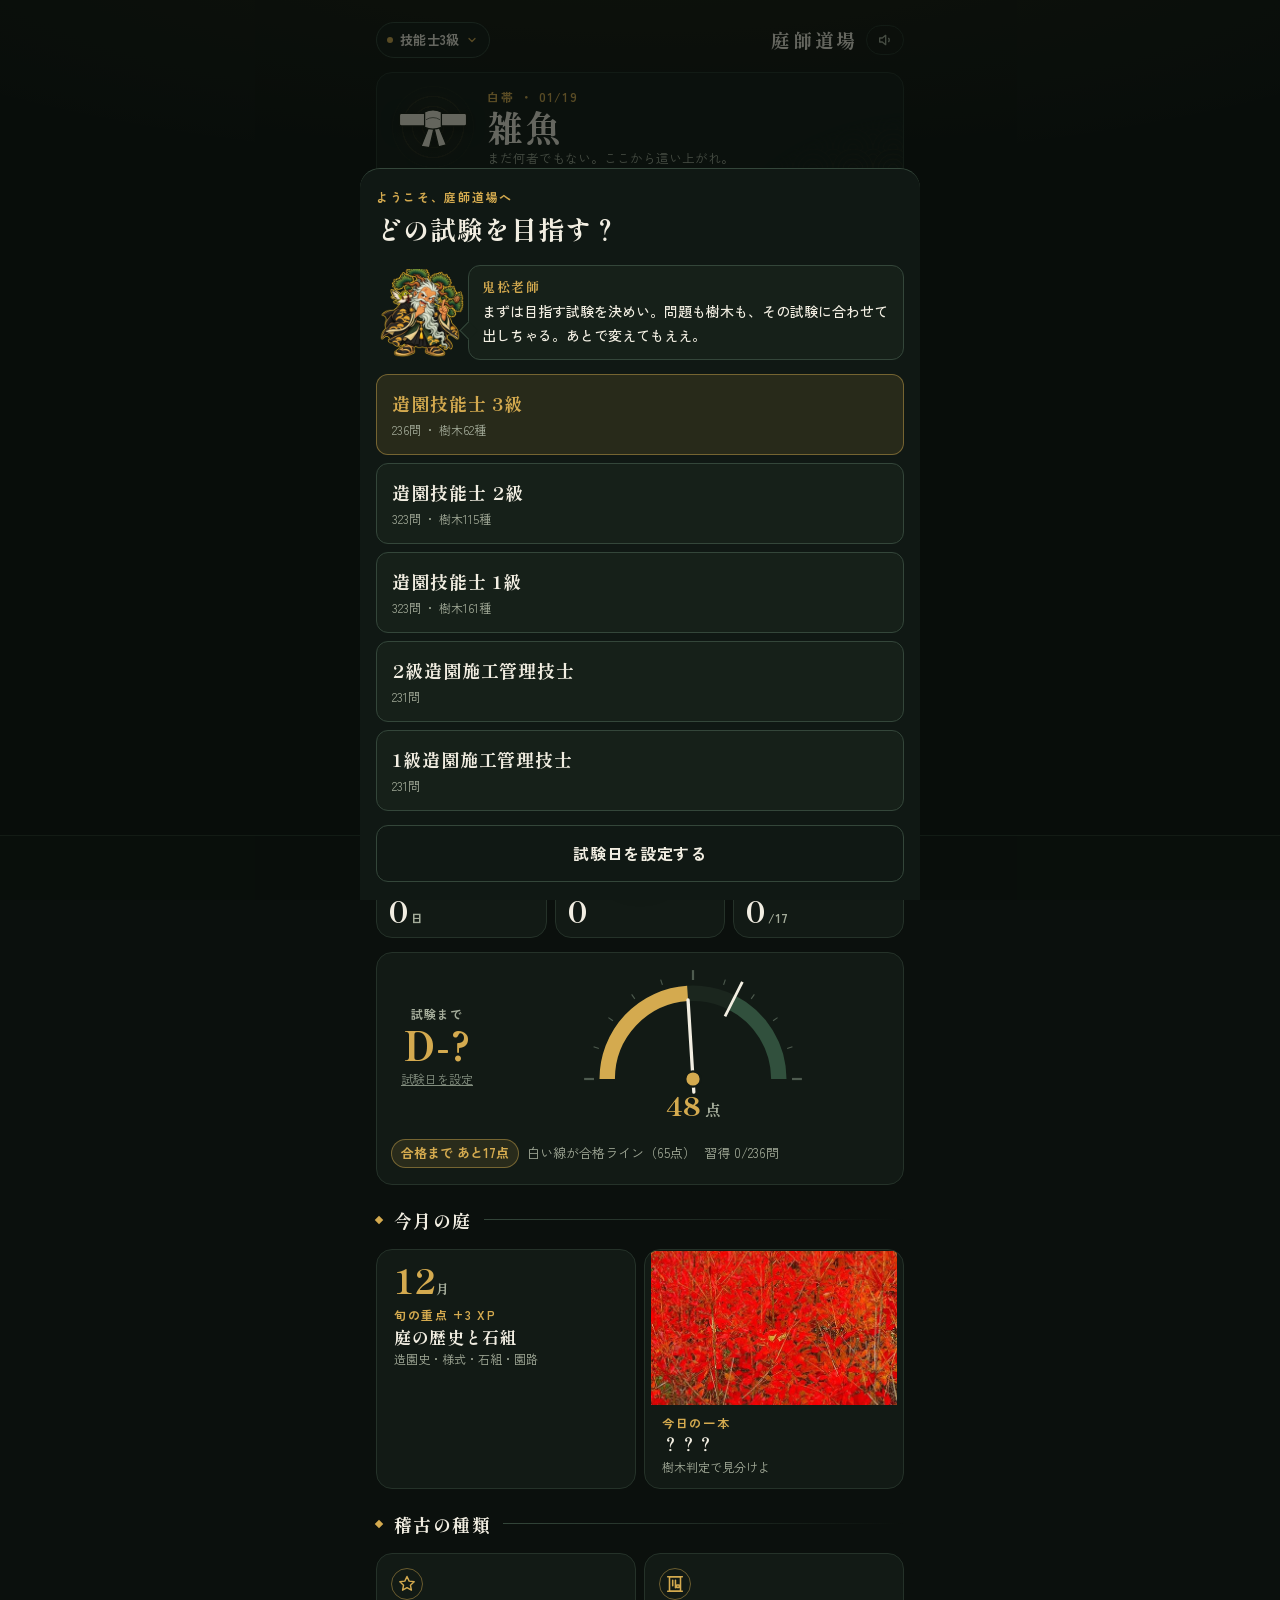
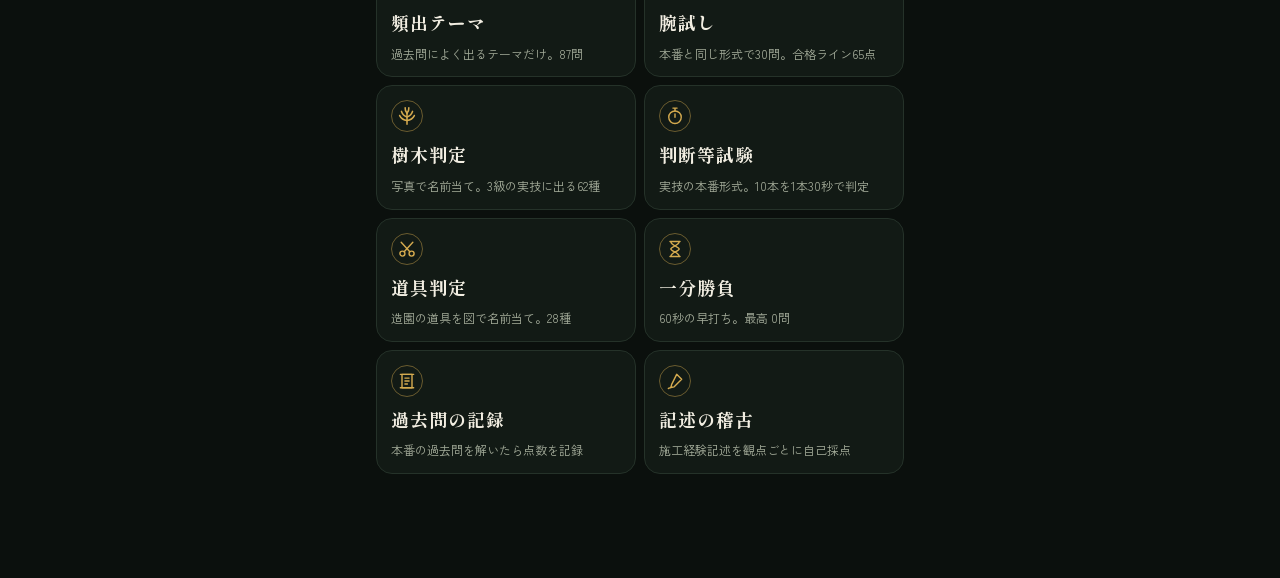
==== commit 4b9e581e: "UI改善：稽古をホーム上部に、試験チップ、初回の試験選び Co-Authored-By: Claude Opus 5.5 <noreply@anthropic.com>" ====
--- a/index.html
+++ b/index.html
@@ -623,6 +623,38 @@
 .promo .pname{font-family:var(--display);font-weight:800;font-size:64px;letter-spacing:.1em;color:var(--ink)}
 .promo button{background:var(--gold-grad);color:var(--brass-ink);letter-spacing:.1em}
 body.hq textarea,body.hq input[type=text],body.hq select,body.hq input[type=number]{background:#0E1511;border-color:var(--line2);border-radius:var(--r-s)}
+/* ── v1.1：ホームの並び・試験チップ・初回の案内 ── */
+.examchip{display:inline-flex;align-items:center;gap:7px;padding:6px 11px 6px 10px;border-radius:999px;border:1px solid var(--line2);background:var(--surface);color:var(--ink);font-size:13px;font-weight:700;letter-spacing:.02em}
+.examchip .led{margin:0}
+.examchip svg{color:var(--brass)}
+.hero{grid-template-columns:auto 1fr;padding:14px 16px}
+.hero .radar{width:96px;height:96px}
+.hero .radar .ins{width:80px;height:auto}
+.hero .rk{font-size:40px}
+body.hq .tabbar .fab{color:var(--brass-ink)}
+.hero{padding:12px 14px;gap:10px 12px}
+.hero .radar{width:84px;height:84px}
+.hero .radar .ins{width:70px}
+.hero .rk{font-size:36px}
+.hero .quote{font-size:12.5px}
+.ammo{margin-top:0}
+.xprow{margin-top:6px}
+.kyokan{grid-template-columns:96px 1fr;padding-top:6px}
+.kyokan img{width:104px}
+.kyokan .bubble{margin-bottom:10px;font-size:14.5px}
+.sortie{padding:18px 18px}
+.sortie .big{font-size:40px}
+.kyokan{grid-template-columns:104px 1fr}
+.kyokan img{width:114px}
+.hero .quote{margin-top:2px}
+.examlist{display:flex;flex-direction:column;gap:8px}
+.examlist button{display:flex;flex-direction:column;align-items:flex-start;gap:2px;text-align:left;padding:13px 15px;border-radius:var(--r-m);border:1px solid var(--line2);background:var(--surface2)}
+.examlist button b{font-family:var(--display);font-weight:800;font-size:18px;letter-spacing:.05em}
+.examlist button span{font-size:12px;color:var(--muted)}
+.examlist button[aria-pressed="true"]{border-color:var(--brass-line);background:var(--brass-soft)}
+.examlist button[aria-pressed="true"] b{color:var(--brass)}
+#app>.stack>*{animation:rise .28s ease-out both}
+#app>.stack>*:nth-child(2){animation-delay:.03s}#app>.stack>*:nth-child(3){animation-delay:.06s}#app>.stack>*:nth-child(4){animation-delay:.09s}#app>.stack>*:nth-child(n+5){animation-delay:.12s}
 @media (prefers-reduced-motion:reduce){*{animation:none!important;transition:none!important}}
 </style>
 
@@ -1898,7 +1930,8 @@
 }
 
 function topbar() {
-  return `<div class="hqbar"><span class="led ${syncState === "cloud" ? "" : "off"}"></span><span id="sync"></span><div class="spacer"></div><span class="hqtitle">庭師道場</span><button class="chipbtn" data-act="sound" aria-label="効果音の切り替え" style="background:transparent">${S.sound ? IC.sound : IC.mute}</button></div>`;
+  const exam = EXAMS.find(e => e.id === S.exam);
+  return `<div class="hqbar"><button class="examchip" data-act="examsheet" aria-label="目標の試験を変える：今は${exam.long}"><span class="led ${syncState === "cloud" ? "" : "off"}"></span>${exam.name}<svg width="12" height="12" viewBox="0 0 24 24" fill="none" stroke="currentColor" stroke-width="2.4" stroke-linecap="round" stroke-linejoin="round"><path d="M6 9l6 6 6-6"/></svg></button><span id="sync" hidden></span><div class="spacer"></div><span class="hqtitle">庭師道場</span><button class="chipbtn" data-act="sound" aria-label="効果音の切り替え" style="background:transparent">${S.sound ? IC.sound : IC.mute}</button></div>`;
 }
 function pagebar(ja, en, right = "") {
   return `<div class="pagebar"><div><span class="en">${en}</span><h1>${ja}</h1></div><div class="spacer"></div>${right}</div>`;
@@ -1937,7 +1970,7 @@
   const segs = 20, on = Math.floor(rp.frac * segs);
   const medalsN = Object.keys(S.medals).length;
   app.innerHTML = `<div class="stack">
-  <div class="hqbar"><span class="led ${syncState === "cloud" ? "" : "off"}"></span><span id="sync"></span><div class="spacer"></div><span class="hqtitle">庭師道場<span class="hqsub"> 鬼松老師の庭</span></span><button class="chipbtn" data-act="sound" aria-label="効果音の切り替え" style="background:transparent">${S.sound ? IC.sound : IC.mute}</button></div>
+  ${topbar()}
 
   ${NEED_A2HS && !S.a2hsHide ? `<section class="panel a2hs" style="border-color:var(--brass-line)"><h3>ホーム画面に追加してください</h3>
     <p class="note" style="margin:6px 0 8px">このままSafariで使うと、しばらく開かない日が続いたときに記録が消えることがあります。ホーム画面に追加すると、アプリのように開けて、記録も消えにくくなり、ネットがなくても使えます。</p>
@@ -1960,14 +1993,26 @@
 
   ${kyokanPanel(kHome({days, gap, weakN, todayN}))}
 
+  <button class="sortie" data-act="start">
+    <div><div class="en">KEIKO</div><div class="big">稽古</div><div class="sm">${exam.long} ・ ${SET_SIZE}問</div></div>
+    <div class="chev" aria-hidden="true"><i></i><i></i><i></i></div>
+  </button>
+  <div class="hqrow">
+    <button class="subbtn" data-act="quick"><span class="ic">${IC.bolt}</span><span><b>一服</b><span>5問・約2分</span></span></button>
+    <button class="subbtn" data-act="weak"><span class="ic">${IC.target}</span><span><b>弱点克服${weakN ? `<span class="cnt num">${weakN}</span>` : ""}</b><span>間違えた問題</span></span></button>
+  </div>
+
+  <section class="orders" aria-label="今日の課題">
+    <div class="oh"><b>今日の課題</b><span class="num">${new Date().getMonth()+1}/${new Date().getDate()}</span><div class="spacer"></div><span>1件 +50・全件 +100</span></div>
+    ${S.daily.ids.map(id => { const m = MISSIONS.find(x => x.id === id), p = Math.min(S.daily.p[id] || 0, m.goal), done = S.daily.done[id];
+      return `<div class="mission ${done?"done":""}">${done ? `<span class="hanko">済</span>` : `<span class="chk"></span>`}<span class="mt">${m.n}</span><span class="mprog num">${p}/${m.goal}</span><span class="mbar"><i style="width:${pct(p,m.goal)}%"></i></span></div>`; }).join("")}
+  </section>
+
   <div class="readouts">
     <div class="ro"><div class="k">連続稽古</div><div class="v num">${st}<small>日</small></div></div>
     <div class="ro"><div class="k">正解数</div><div class="v num">${S.stats.correct.toLocaleString()}</div></div>
     <div class="ro"><div class="k">免状</div><div class="v num">${medalsN}<small>/${MEDALS.length}</small></div></div>
   </div>
-
-  <div class="sectitle">目標の試験</div>
-  ${examSeg()}
 
   <section class="ops hud" aria-label="合格への道のり">
     <div class="dday">
@@ -1982,20 +2027,10 @@
     </div>
   </section>
 
-  <button class="sortie" data-act="start">
-    <div><div class="en">KEIKO</div><div class="big">稽古</div><div class="sm">${exam.long} ・ ${SET_SIZE}問</div></div>
-    <div class="chev" aria-hidden="true"><i></i><i></i><i></i></div>
-  </button>
-  <div class="hqrow">
-    <button class="subbtn" data-act="quick"><span class="ic">${IC.bolt}</span><span><b>一服</b><span>5問・約2分</span></span></button>
-    <button class="subbtn" data-act="weak"><span class="ic">${IC.target}</span><span><b>弱点克服${weakN ? `<span class="cnt num">${weakN}</span>` : ""}</b><span>間違えた問題</span></span></button>
-  </div>
-
-  <section class="orders" aria-label="今日の課題">
-    <div class="oh"><b>今日の課題</b><span class="num">${new Date().getMonth()+1}/${new Date().getDate()}</span><div class="spacer"></div><span>1件 +50・全件 +100</span></div>
-    ${S.daily.ids.map(id => { const m = MISSIONS.find(x => x.id === id), p = Math.min(S.daily.p[id] || 0, m.goal), done = S.daily.done[id];
-      return `<div class="mission ${done?"done":""}">${done ? `<span class="hanko">済</span>` : `<span class="chk"></span>`}<span class="mt">${m.n}</span><span class="mprog num">${p}/${m.goal}</span><span class="mbar"><i style="width:${pct(p,m.goal)}%"></i></span></div>`; }).join("")}
-  </section>
+
+
+
+
 
   <div class="sectitle">今月の庭</div>
   <div class="intel">
@@ -2079,6 +2114,22 @@
   document.body.appendChild(ov);
 }
 
+function examSheet(first) {
+  const ov = document.createElement("div"); ov.className = "overlay";
+  ov.innerHTML = `<div class="sheet" role="dialog" aria-label="目標の試験"><div class="stack">
+    <div class="row"><div><div class="eyebrow">${first ? "ようこそ、庭師道場へ" : "目標の試験"}</div><h2 class="disp" style="font-size:26px">${first ? "どの試験を目指す？" : "試験を選ぶ"}</h2></div><div class="spacer"></div>${first ? "" : `<button class="xbtn" data-close aria-label="閉じる">${IC.x}</button>`}</div>
+    ${first ? `<div class="ksay igen" style="margin:0">${kImg("oshie", 88)}${kBubble(kSay("oshie", "まずは目指す試験を決めい。問題も樹木も、その試験に合わせて出しちゃる。あとで変えてもええ。"))}</div>` : ""}
+    <div class="examlist">${EXAMS.map(e => { const d = daysToExam(e.id); return `<button data-pick="${e.id}" aria-pressed="${S.exam === e.id}"><b>${e.long}</b><span>${qPool(e.id).length}問${e.id[0] === "g" ? ` ・ 樹木${TREES.filter(t => (t.ex || []).includes(e.id)).length}種` : ""}${d != null && d >= 0 ? ` ・ 試験まで${d}日` : ""}</span></button>`; }).join("")}</div>
+    <button class="btn" data-date>${daysToExam(S.exam) == null ? "試験日を設定する" : "試験日を変える"}</button>
+  </div></div>`;
+  ov.addEventListener("click", e => {
+    const pk = e.target.closest("[data-pick]");
+    if (pk) { S.exam = pk.dataset.pick; S.onboarded = true; save(); ov.remove(); render(); toast(`目標：${EXAMS.find(x => x.id === S.exam).long}`); return; }
+    if (e.target.closest("[data-date]")) { S.onboarded = true; save(); ov.remove(); dateSheet(); return; }
+    if (!first && (e.target === ov || e.target.closest("[data-close]"))) { ov.remove(); }
+  });
+  document.body.appendChild(ov);
+}
 function dateSheet() {
   const exam = EXAMS.find(e => e.id === S.exam);
   const ov = document.createElement("div"); ov.className = "overlay";
@@ -2115,7 +2166,7 @@
     <div class="stat"><div class="v num">${st.bestCombo}</div><div class="l">最高連続正解</div></div>
     <div class="stat"><div class="v num">${streakNow()}</div><div class="l">連続稽古日数</div></div>
     <div class="stat"><div class="v num">${st.sets}</div><div class="l">稽古の回数</div></div>
-    <div class="stat"><div class="v num">${st.blitzBest}</div><div class="l">一分勝負 最高</div></div>
+    <div class="stat"><div class="v num">${st.blitzBest}</div><div class="l">一分勝負</div></div>
   </div>
   <section class="panel"><h3>直近7日の回答数 <span class="spacer"></span><span class="mprog num">計 ${Object.entries(S.log).filter(([k]) => +k > today() - 7).reduce((a, [,v]) => a + v.a, 0)}問</span></h3>
     <div style="margin-top:8px">${weekChart()}</div>
@@ -2280,6 +2331,7 @@
   if (mock) { if (btn && btn.style) btn.style.borderColor = "var(--ink)"; setTimeout(() => { if (session && !quiz.result) nextQ(); }, 250); return; }
   [...ans.children].forEach((b, j) => { if (j === it.answer) b.classList.add("is-ok"); else if (j === k) b.classList.add("is-ng"); else b.classList.add("dim"); });
   const cmb = $("#combo"); if (cmb) { cmb.textContent = session.combo >= 2 ? session.combo + "連" : ""; if (session.combo >= 2) { cmb.classList.remove("pop"); void cmb.offsetWidth; cmb.classList.add("pop"); } }
+  try { if (navigator.vibrate && !mock) navigator.vibrate(ok ? 12 : idk ? 0 : [22, 40, 22]); } catch (e) {}
   if (ok) { session.combo >= 3 ? SND.combo(Math.min(session.combo, 10)) : SND.ok(); if (gain) floatXP(btn, gain); }
   else if (idk) SND.idk();
   else { SND.ng(); $(".qcard").classList.add("shake"); }
@@ -2636,6 +2688,7 @@
     if (t.startsWith("旬の重点")) start("season"); else if (t === "頻出テーマ稽古") start("hot"); else if (k === "normal") start("normal", QUESTIONS.some(q => q.cat === t) ? t : null); else start(k); }
   else if (a === "kyokan") { const t = kTier(), k = kSay(t === 5 ? "rei" : t >= 4 ? "dere" : kPick(["igen","igen","oshie"]), kPick(K_HOME[t])); const el = $("#kyokan"); if (el) el.outerHTML = kyokanPanel(k); }
   else if (a === "notify") toggleNotify();
+  else if (a === "examsheet") examSheet(false);
   else if (a === "a2hs-hide") { S.a2hsHide = true; save(); render(); }
   else if (a === "report") { const it = session?.items[session.i]; if (it) reportSheet(it); }
   else if (a === "reports") copyReports();
@@ -2701,6 +2754,7 @@
 render();
 connectCloud();
 initNative();
+if (!S.onboarded && !S.stats.answered && !quiz) setTimeout(() => { if (!document.querySelector(".overlay")) examSheet(true); }, 350);
 // Web版（PWA）：一度開けば、ネットがなくても動くようにする
 if (!HOSTED && !NATIVE && "serviceWorker" in navigator && (location.protocol === "https:" || location.hostname === "localhost")) {
   navigator.serviceWorker.register("sw.js").catch(() => {});
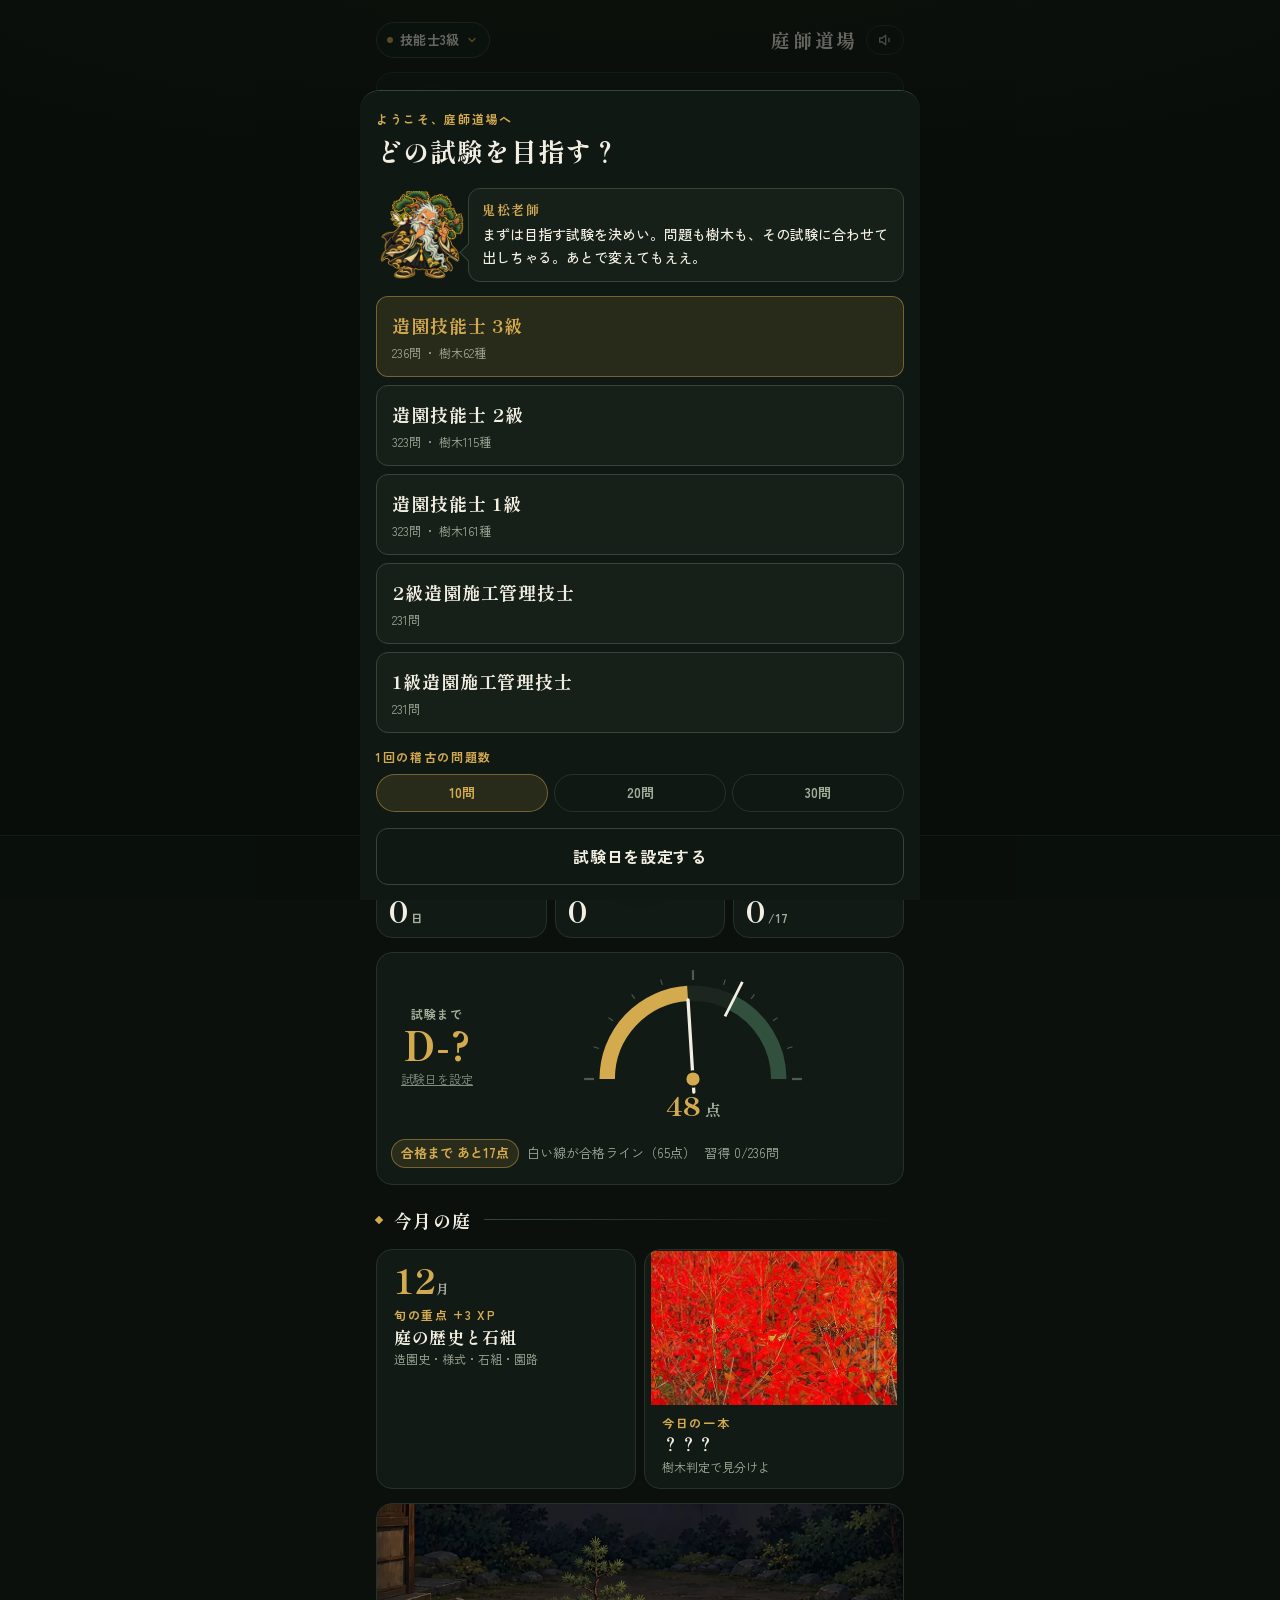
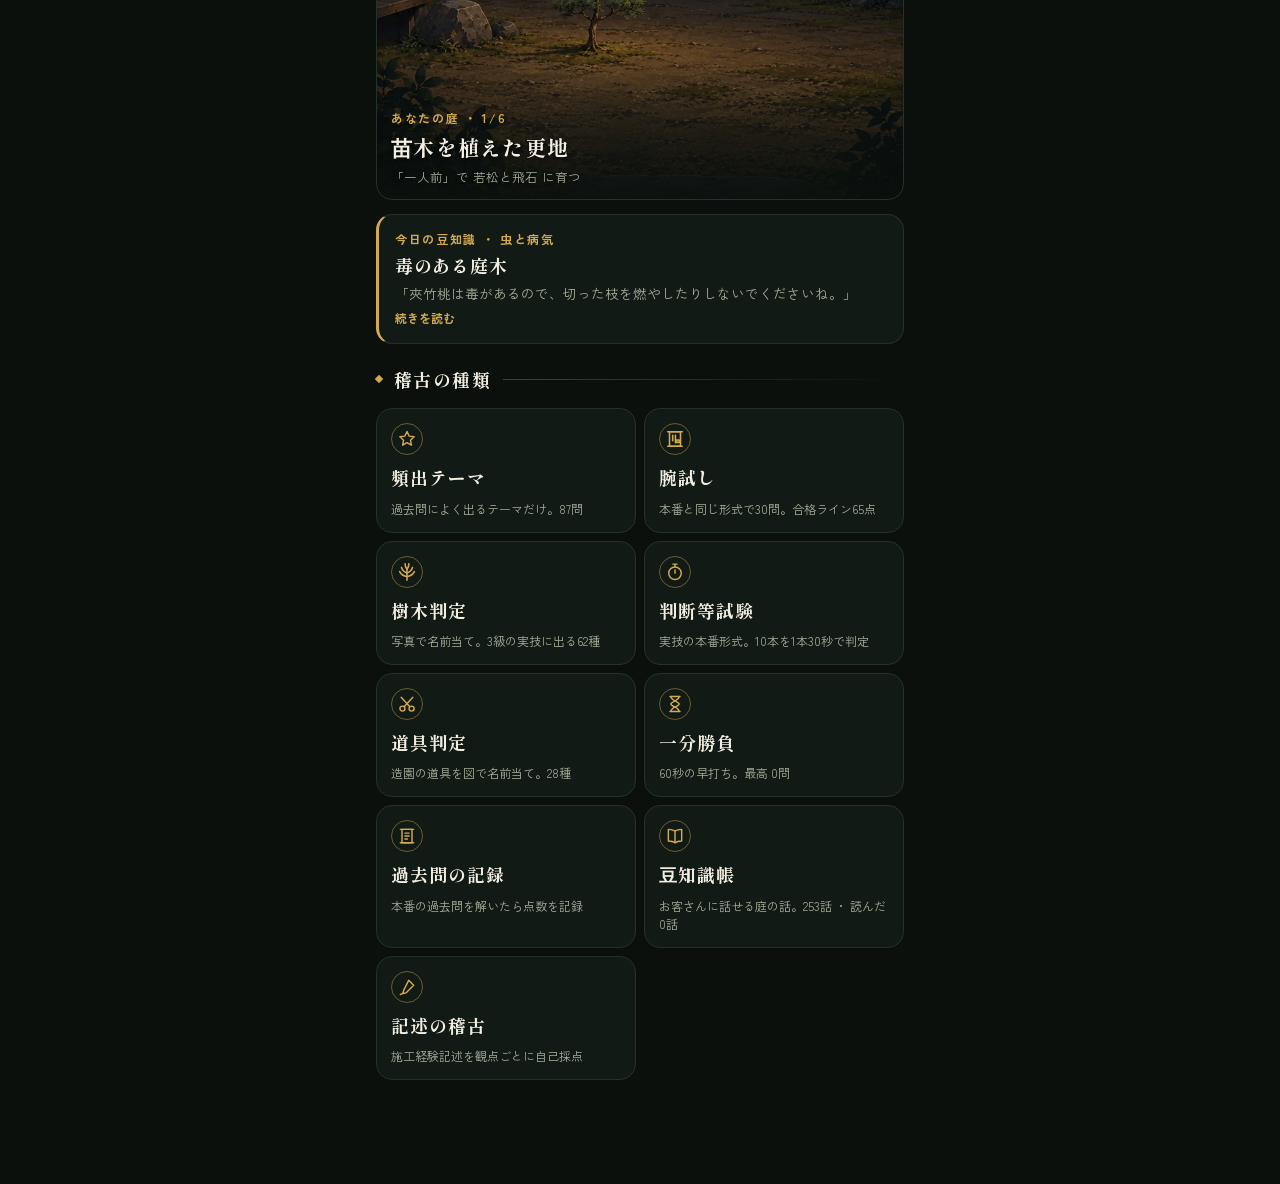
==== commit 9ede6b22: "稽古で同じ問題が続かないように・1回の問題数を10/20/30から選べるように Co-Authored-By: Claude Opus 5.5 <noreply@anthropic.com>" ====
--- a/index.html
+++ b/index.html
@@ -647,6 +647,57 @@
 .kyokan{grid-template-columns:104px 1fr}
 .kyokan img{width:114px}
 .hero .quote{margin-top:2px}
+.tipcard{display:flex;flex-direction:column;gap:4px;text-align:left;width:100%;padding:14px 16px;border-radius:var(--r-l);background:var(--surface);border:1px solid var(--line);border-left:3px solid var(--brass)}
+.tipcard b{font-family:var(--display);font-weight:800;font-size:18px;letter-spacing:.04em;line-height:1.4}
+.tipcard .tipq{font-size:13.5px;color:var(--muted);line-height:1.65}
+.tipcard .more{font-size:12px;color:var(--brass);font-weight:700}
+.tipcats{flex-wrap:nowrap}
+.tipbody{background:var(--surface2);border:1px solid var(--line2);border-radius:var(--r-l);padding:16px}
+.tiptitle{font-family:var(--display);font-weight:800;font-size:22px;letter-spacing:.04em;line-height:1.45;margin:10px 0 6px}
+.tiptext{font-size:16px;line-height:1.9;margin:0}
+.tipsay{margin-top:14px;padding:11px 13px;border-radius:var(--r-m);background:var(--brass-soft);border:1px solid var(--brass-line);font-size:15px;line-height:1.75;font-weight:500}
+.tipsay .who{display:block;font-size:12px;font-weight:700;color:var(--brass);margin-bottom:2px;letter-spacing:.06em}
+.tipnav .btn[disabled]{opacity:.4}
+.promo{overflow-y:auto;justify-content:safe center}
+.promo>*{flex-shrink:0}
+.scrollbody{padding-bottom:70px!important}
+/* 育つ庭 */
+.gardencard{position:relative;display:block;width:100%;aspect-ratio:16/9;border-radius:var(--r-l);overflow:hidden;border:1px solid var(--line);text-align:left;
+  background:linear-gradient(0deg,rgba(11,16,13,.92) 0%,rgba(11,16,13,.15) 55%,rgba(11,16,13,0) 100%),var(--garden) center var(--gy,80%)/cover no-repeat,var(--surface)}
+.gardencard .gtxt{position:absolute;left:14px;right:14px;bottom:11px;display:flex;flex-direction:column;gap:1px}
+.gardencard b{font-family:var(--display);font-weight:800;font-size:21px;letter-spacing:.06em;text-shadow:0 1px 4px rgba(0,0,0,.9)}
+.gardencard .gtxt>span:last-child{font-size:12.5px;color:var(--muted);text-shadow:0 1px 3px rgba(0,0,0,.9)}
+.gstages{display:grid;grid-template-columns:1fr 1fr;gap:10px}
+.gst{margin:0;border-radius:var(--r-m);overflow:hidden;border:1px solid var(--line);background:var(--surface2)}
+.gst.cur{border-color:var(--brass-line);box-shadow:0 0 0 1px var(--brass-line)}
+.gst img,.gst .glock{width:100%;aspect-ratio:4/5;object-fit:cover;object-position:center 70%;display:block}
+.gst .glock{display:grid;place-items:center;font-family:var(--display);font-weight:800;font-size:34px;color:var(--faint);background:var(--sunk)}
+.gst figcaption{padding:7px 9px 9px;display:flex;flex-direction:column}
+.gst figcaption b{font-family:var(--display);font-weight:800;font-size:14px;letter-spacing:.03em}
+.gst figcaption span{font-size:11.5px;color:var(--muted)}
+.gst.off figcaption b{color:var(--faint)}
+.hero .gname{margin-top:6px;font-size:12px;font-weight:700;letter-spacing:.06em;color:var(--brass)}
+.promo{background:linear-gradient(180deg,rgba(11,16,13,.82) 0%,rgba(11,16,13,.62) 40%,rgba(11,16,13,.9) 100%),var(--garden,none) center/cover no-repeat,#0B100D}
+.pgrow{font-family:var(--display);font-weight:800;font-size:17px;letter-spacing:.08em;color:var(--pine)}
+.pscroll{font-size:14px;font-weight:700;color:var(--brass);padding:6px 14px;border:1px solid var(--brass-line);border-radius:999px;background:var(--brass-soft)}
+.promo .pread{margin-top:0;background:transparent;color:var(--brass);border:1px solid var(--brass-line)}
+.scrollbody{position:relative;background:#EFE6CF;color:#2A2418;border-radius:6px;padding:20px 18px 26px;box-shadow:inset 0 0 0 1px rgba(90,70,40,.25),0 10px 30px -14px rgba(0,0,0,.8)}
+.scrollbody::before,.scrollbody::after{content:"";position:absolute;left:-6px;right:-6px;height:10px;border-radius:5px;background:linear-gradient(180deg,#9A6A3A,#5E3C1E)}
+.scrollbody::before{top:-6px} .scrollbody::after{bottom:-6px}
+.scrollbody h3{font-family:var(--display);font-weight:800;font-size:20px;letter-spacing:.06em;margin:4px 0 10px;color:#2A2418}
+.scrollbody p{font-family:var(--display);font-weight:600;font-size:16px;line-height:2;margin:0}
+.scrollbody ul{margin:14px 0 0;padding-left:1.2em;font-size:15px;line-height:1.85}
+.scrollbody li::marker{color:#B5452A}
+.scrollbody .seal{position:absolute;right:14px;bottom:14px;width:46px;height:46px;border:2px solid #C8452A;color:#C8452A;border-radius:6px;display:grid;place-items:center;font-family:var(--display);font-weight:800;font-size:15px;line-height:1;transform:rotate(-6deg);background:rgba(200,69,42,.06)}
+.shelf{display:grid;grid-template-columns:repeat(3,1fr);gap:8px}
+.sc{display:flex;flex-direction:column;align-items:stretch;gap:0;text-align:center;border-radius:6px;overflow:hidden;min-height:84px}
+.sc .rod{height:7px;background:linear-gradient(180deg,#9A6A3A,#5E3C1E)}
+.sc b{flex:1;display:grid;place-items:center;padding:8px 6px;font-family:var(--display);font-weight:800;font-size:13.5px;line-height:1.4;letter-spacing:.02em}
+.sc.on{background:#EFE6CF;color:#2A2418}
+.sc.off{background:var(--sunk);color:var(--faint);opacity:.85}
+.sc.off .rod{background:#2E382F}
+.sc.off b{font-family:var(--body);font-weight:700;font-size:12px}
+.sizeseg button{flex:1;justify-content:center;text-align:center}
 .examlist{display:flex;flex-direction:column;gap:8px}
 .examlist button{display:flex;flex-direction:column;align-items:flex-start;gap:2px;text-align:left;padding:13px 15px;border-radius:var(--r-m);border:1px solid var(--line2);background:var(--surface2)}
 .examlist button b{font-family:var(--display);font-weight:800;font-size:18px;letter-spacing:.05em}
@@ -1383,6 +1434,304 @@
   window.TOOLS = DEF.map(([id, name, grp, use]) => ({id, name, grp, use, f:"data:image/svg+xml;charset=utf-8," + encodeURIComponent(svg[id]), credit:"図：このアプリのオリジナル"}));
 })();
 
+// 庭師の豆知識（試験に関係なく、お客さんとの会話に使える話）
+// c=分類, t=見出し, b=中身, s=お客さんへのひと言。諸説あるものは「〜と言われる」と書く
+window.TIPS = [
+// ───────── 縁起・名前の由来
+{c:"縁起・名前",t:"南天は「難を転ずる」",b:"ナンテンは「難転」に通じる縁起木。玄関や鬼門（北東）に植えられてきた。お赤飯に葉を添えるのは、彩りと縁起かつぎのため。",s:"玄関の南天、「難を転ずる」で縁起がいいんですよ。"},
+{c:"縁起・名前",t:"千両・万両・百両・十両・一両",b:"赤い実の縁起木は、センリョウ・マンリョウ・カラタチバナ（百両）・ヤブコウジ（十両）・アリドオシ（一両）。並べて「千両万両有り通し（いつもお金がある）」と縁起をかつぐ。",s:"千両と万両に一両（アリドオシ）を足すと「千両万両有り通し」なんです。"},
+{c:"縁起・名前",t:"千両と万両の見分け方",b:"センリョウは実が葉の上に上向きにつく。マンリョウは実が葉の下に垂れ下がる。「万両のほうが実が重くて垂れる」と覚えると早い。",s:"実が葉の下に垂れているほうが万両。重たいから下がる、と覚えるんです。"},
+{c:"縁起・名前",t:"ユズリハは家が続く木",b:"春に新しい葉が出てから古い葉が落ちる。親から子へ「譲る」姿から名がつき、家が代々続く縁起物として正月飾りにも使われる。",s:"新しい葉が育ってから古い葉が譲るので「ユズリハ」。家が続く縁起木です。"},
+{c:"縁起・名前",t:"柊（ヒイラギ）と節分",b:"トゲのある葉が鬼の目を刺すとされ、節分に柊の枝に鰯の頭を刺して戸口に飾る（柊鰯）。表鬼門に植える家もある。",s:"節分の柊鰯、あのトゲで鬼を追い払うんですよ。"},
+{c:"縁起・名前",t:"年をとると丸くなる柊",b:"ヒイラギの葉のトゲは、木が年を重ねて大きくなると少なくなり、丸い葉が増えると言われる。上の方の手の届かない枝ほど丸くなりやすい。",s:"柊も年をとると角が取れて丸くなるんです。人間と一緒ですね。"},
+{c:"縁起・名前",t:"松竹梅の意味",b:"松と竹は冬も緑を保ち、梅は寒い中で最初に花を咲かせる。寒さに負けない「歳寒三友」として中国から伝わった、おめでたい組み合わせ。",s:"松竹梅は、どれも冬に強い植物なんです。だからおめでたい。"},
+{c:"縁起・名前",t:"ヤマボウシは「山法師」",b:"白い花（本当は総苞）の真ん中の丸い部分を坊主頭、白い4枚を頭巾に見立てて、山の法師（僧兵）の姿にたとえた。",s:"白い花びらを頭巾、真ん中を坊主頭に見立てて「山法師」なんです。"},
+{c:"縁起・名前",t:"ドウダンツツジは「灯台」",b:"枝の分かれ方が、昔の照明「結び灯台」の脚に似ていることから「灯台（とうだい）」がなまって「ドウダン」になったと言われる。漢字は「満天星」。",s:"枝ぶりが昔の灯台の脚に似ているから「ドウダン」。字は満天星と書くんですよ。"},
+{c:"縁起・名前",t:"サルスベリは猿も滑る",b:"幹の皮がはがれてつるつるになるので、猿も登れず滑るという名。漢字の「百日紅」は、夏から秋まで百日ほど花が続くことから。",s:"幹がつるつるで猿も滑るから百日紅。花も百日くらい咲いてくれます。"},
+{c:"縁起・名前",t:"エゴノキは「えぐい」",b:"実の皮をなめると、えぐい（のどがいがらっぽい）ことから名がついたと言われる。実の皮には泡立つ成分があり、昔は洗濯に使われた。",s:"実がえぐいからエゴノキ。昔は石けん代わりにもなったそうです。"},
+{c:"縁起・名前",t:"ネズミモチの名前",b:"黒い実がネズミのフンに、葉がモチノキに似ていることから。生垣によく使われる丈夫な木。",s:"実がネズミのフン、葉がモチノキ似で「ネズミモチ」。かわいそうな名前ですよね。"},
+{c:"縁起・名前",t:"アセビは「馬酔木」",b:"葉に毒があり、馬が食べると酔ったようにふらつくことから「馬酔木」と書く。奈良公園の鹿も食べないので、アセビが多く残っている。",s:"馬が食べると酔っぱらう木で「馬酔木」。奈良の鹿も食べないんです。"},
+{c:"縁起・名前",t:"ナツツバキと「沙羅双樹」",b:"お寺で「沙羅双樹」と呼ばれる木の多くは、日本ではナツツバキ。本物の沙羅双樹はインドの熱帯の木で、日本の気候では育ちにくいため代わりにされた。",s:"お寺の沙羅双樹、実はナツツバキが代わりを務めていることが多いんです。"},
+{c:"縁起・名前",t:"お寺の菩提樹",b:"お釈迦様が悟りを開いたのはインドボダイジュ（クワ科）。日本のお寺の菩提樹は、多くが中国原産のシナノキ科のボダイジュで、別の木。",s:"お寺の菩提樹は、お釈迦様の木とは別の仲間なんですよ。"},
+{c:"縁起・名前",t:"椿と武士の俗説",b:"ツバキは花ごとポトリと落ちるので「首が落ちる」と武士が嫌ったという話は、江戸時代以降の俗説とされる。江戸時代には将軍や大名の間で椿の園芸がブームだった。",s:"椿は縁起が悪いと言われますが、江戸の将軍は椿が大好きだったんです。"},
+{c:"縁起・名前",t:"枇杷を植えると…という迷信",b:"「ビワを庭に植えると病人が出る」という言い伝えがある。ビワの葉が薬として使われ、病人のいる家によく植えられていたことから生まれた迷信と言われる。",s:"ビワの迷信、実は薬の木だから病人の家に多かった、というだけの話なんです。"},
+{c:"縁起・名前",t:"「根回し」は庭師の言葉",b:"交渉ごとの「根回し」は、もともと木を移植する前に根の周りを掘って細い根を出させる作業のこと。前もって準備して、本番でうまく根づかせる意味が広がった。",s:"仕事で使う「根回し」、もとは私たち植木屋の言葉なんですよ。"},
+{c:"縁起・名前",t:"橘（タチバナ）と右近の橘",b:"京都御所の紫宸殿の前には「左近の桜・右近の橘」が植えられている。タチバナは日本に昔からある野生のミカンの仲間で、常緑で長寿の象徴とされた。",s:"ひな人形の桜と橘、あれは京都御所の木がもとなんです。"},
+// ───────── 剪定の知恵
+{c:"剪定の知恵",t:"桜切る馬鹿、梅切らぬ馬鹿",b:"サクラは切り口から腐りやすく、むやみに切ると弱る。ウメは切らないと枝が混み合って花つきが悪くなる。木によって剪定の向き不向きが違うという教え。",s:"「桜切る馬鹿、梅切らぬ馬鹿」と言いまして、桜はなるべく切らないんです。"},
+{c:"剪定の知恵",t:"切るのは「外芽」の上",b:"枝を途中で切るときは、外側を向いた芽のすぐ上で切ると、新しい枝が外へ伸びて自然な形になる。内向きの芽の上で切ると枝が内側へ伸びて混み合う。",s:"切る位置を芽一つ選ぶだけで、来年の枝の向きが変わるんです。"},
+{c:"剪定の知恵",t:"透かしは「風の通り道」",b:"枝を付け根から抜いて混み具合を減らすと、風と光が中まで入る。病害虫が減り、下の方の枝も枯れにくくなる。",s:"透かして風の通り道を作ると、虫や病気がつきにくくなるんです。"},
+{c:"剪定の知恵",t:"忌み枝は「切っていい枝」の目印",b:"逆さ枝・からみ枝・徒長枝・胴吹き枝・ひこばえ・車枝など、樹形を乱す枝をまとめて忌み枝と呼ぶ。まずこれを落とすと、どこを切るか迷いにくい。",s:"まず「忌み枝」と呼ばれる余計な枝から落としていくんです。"},
+{c:"剪定の知恵",t:"太い枝は三段切り",b:"太い枝をいきなり付け根で切ると、重みで樹皮が裂ける。下から切れ目→少し先を上から切り落とす→残りを付け根で切る、の3回に分ける。",s:"太い枝は3回に分けて切ります。一気に切ると皮が裂けて木が傷むんです。"},
+{c:"剪定の知恵",t:"ブランチカラーを残す",b:"枝の付け根にある少しふくらんだ部分（ブランチカラー）は、切り口をふさぐ組織がある所。ここを残して切ると、傷口が早く巻き込まれる。",s:"付け根のふくらみを残して切ると、傷がきれいにふさがるんです。"},
+{c:"剪定の知恵",t:"花木は「花が終わったらすぐ」",b:"ツツジ・サツキ・アジサイなど多くの花木は、花が終わった後の夏に翌年の花芽を作る。秋や冬に切ると花芽ごと落としてしまう。",s:"花が終わったらすぐ切るのがコツ。秋に切ると来年の花まで切っちゃうんです。"},
+{c:"剪定の知恵",t:"落葉樹の剪定は冬",b:"葉が落ちた冬は枝の形がよく見え、木も休んでいるので負担が少ない。骨格をつくる強めの剪定は、落葉期に行うのが基本。",s:"葉っぱのない冬は、枝ぶりがよく見えるので剪定の好機なんです。"},
+{c:"剪定の知恵",t:"松の手入れは年2回",b:"春（4〜5月）に新芽を摘む「みどり摘み」で伸びすぎを抑え、秋〜冬（11〜12月頃）に古い葉を抜く「もみあげ」で光と風を通す。",s:"松は春のみどり摘みと、冬のもみあげ。年2回の手入れで形を保つんです。"},
+{c:"剪定の知恵",t:"生垣は「上を狭く、下を広く」",b:"台形に刈ると下の枝まで日が当たり、下が枯れ上がりにくい。上が広い逆台形にすると、数年で足元がスカスカになる。",s:"生垣は少し台形に刈ると、下の葉まで元気に残るんですよ。"},
+{c:"剪定の知恵",t:"強く切ると暴れる",b:"一度に強く切りすぎると、木は失った葉を取り戻そうとして徒長枝（勢いのいい枝）をたくさん出す。結果、翌年かえって形が乱れる。",s:"一気に切りすぎると、木が慌てて枝をたくさん出して、かえって暴れるんです。"},
+{c:"剪定の知恵",t:"切り口に塗る薬",b:"太い枝の切り口には癒合剤（ゆごうざい）を塗ると、乾燥や腐朽菌の侵入を防げる。特にサクラやカエデなど切り口が弱い木に効果的。",s:"太い枝の切り口には薬を塗って、ばい菌が入らないようにしておきます。"},
+{c:"剪定の知恵",t:"カエデは冬に切る",b:"モミジやカエデは春先に切ると切り口から樹液がたくさん出る。樹液の動きが止まる落葉期に剪定するのが基本。",s:"モミジは春に切ると樹液が止まらなくなるので、冬に切るんです。"},
+{c:"剪定の知恵",t:"刈込みは「年2回」が目安",b:"生垣や玉物は、新芽が伸びた初夏と、秋の年2回刈ると形を保ちやすい。花の咲く木は花が終わってから。",s:"生垣は初夏と秋の年2回が目安です。きれいな形が長持ちしますよ。"},
+// ───────── 季節の手入れ
+{c:"季節の手入れ",t:"寒肥とお礼肥",b:"冬（1〜2月頃）にゆっくり効く有機質の肥料を与えるのが寒肥（かんごえ）。花や実の後に体力を戻すために与えるのがお礼肥（おれいごえ）。",s:"冬の寒肥と、花の後のお礼肥。木にも「ありがとう」の肥料があるんです。"},
+{c:"季節の手入れ",t:"肥料は枝先の真下に",b:"養分を吸う細い根は、幹の近くではなく、枝が広がっている先の真下あたりに多い。幹の根元に置いてもあまり吸われない。",s:"肥料は幹の根元じゃなく、枝の広がりの外周にまくと効くんです。"},
+{c:"季節の手入れ",t:"夏の水やりは朝か夕方",b:"真昼に水をやると、ホースの中で温まった水や地面の熱で根を傷めることがある。夏は朝の涼しいうちか夕方に、たっぷり与える。",s:"夏の水やりは朝か夕方に。昼間だとお湯をかけるようなものなんです。"},
+{c:"季節の手入れ",t:"雪吊り（りんご吊り）",b:"雪の重みで枝が折れないよう、柱の先から縄を張って枝を吊る冬の作業。金沢の兼六園の雪吊りは、冬の風物詩として有名。",s:"兼六園の雪吊り、あれは枝が雪で折れないための大事な仕事なんです。"},
+{c:"季節の手入れ",t:"こも巻き",b:"冬にマツの幹にわらのこもを巻き、冬越しの虫を集めて春先に焼く伝統行事。ただし益虫も集まるため、効果は小さいという研究もある。",s:"松のこも巻き、今は効果より冬の風物詩の意味が大きいと言われています。"},
+{c:"季節の手入れ",t:"紅葉と黄葉のしくみ",b:"秋に葉の緑の色素（葉緑素）が分解されると、隠れていた黄色の色素が見えて黄葉に。赤い色は、秋に新しく作られるアントシアニンという色素による。",s:"黄色は隠れていた色、赤は秋に新しく作られる色なんです。"},
+{c:"季節の手入れ",t:"紅葉がきれいな年",b:"昼が晴れて夜が冷え込む、寒暖差のある秋ほど赤い色素が多くでき、紅葉が鮮やかになると言われる。",s:"昼と夜の気温差が大きい年ほど、紅葉がきれいになるんですよ。"},
+{c:"季節の手入れ",t:"芝生の冬の茶色",b:"コウライシバやノシバなどの日本芝は、冬に休眠して茶色くなる。枯れたわけではなく、春に暖かくなるとまた緑に戻る。",s:"冬の芝が茶色いのは寝ているだけ。春になったら起きてきます。"},
+{c:"季節の手入れ",t:"芝刈りは「3分の1」まで",b:"一度に葉の長さの3分の1以上刈ると、芝が弱って茶色くなりやすい。伸ばしすぎた時は数回に分けて低くする。",s:"芝は一度に短く刈りすぎると弱るので、少しずつ下げていくんです。"},
+{c:"季節の手入れ",t:"植え替えに向く季節",b:"落葉樹は葉が落ちている晩秋〜早春、常緑樹は新芽の出る前の春か梅雨どき、寒さに弱い木は春が向く。真夏と真冬は避けるのが基本。",s:"木の引っ越しは季節を選びます。真夏と真冬は木がかわいそうなんです。"},
+{c:"季節の手入れ",t:"梅雨は「挿し木」の季節",b:"湿度が高く、新しい枝が少し固まる梅雨どきは、多くの木の挿し木に向く。アジサイなどは家庭でも挿し木しやすい。",s:"梅雨どきはアジサイの挿し木がしやすいですよ。お家でも増やせます。"},
+// ───────── 樹木のふしぎ
+{c:"樹木のふしぎ",t:"ソメイヨシノはみんな「クローン」",b:"ソメイヨシノは江戸時代末期に染井村（今の東京都豊島区）の植木屋から広まったとされる。種では同じ木にならないので、接ぎ木で増やされ、各地の木は同じ遺伝子を持つ。",s:"日本中のソメイヨシノは、もとをたどると同じ1本から増えた仲間なんです。"},
+{c:"樹木のふしぎ",t:"ソメイヨシノの親",b:"エドヒガンとオオシマザクラの交雑から生まれたと考えられている。だから一斉に咲き、一斉に散る。",s:"ソメイヨシノは2種類の桜の子ども。だから咲くのも散るのも一斉なんです。"},
+{c:"樹木のふしぎ",t:"桜餅の香り",b:"桜餅の葉はオオシマザクラの葉の塩漬け。生の葉にはほとんど香りがなく、塩漬けにするとクマリンという香りの成分ができる。",s:"桜餅の香り、生の葉にはなくて、塩漬けにしてはじめて出るんです。"},
+{c:"樹木のふしぎ",t:"イチョウは「生きた化石」",b:"イチョウの仲間は恐竜の時代から姿をほとんど変えずに残っている。今のイチョウは1属1種だけが生き残った。",s:"イチョウは恐竜の時代から姿が変わらない「生きた化石」なんです。"},
+{c:"樹木のふしぎ",t:"銀杏がなるのは雌の木だけ",b:"イチョウは雄の木と雌の木が分かれている。ぎんなん（実）がなるのは雌の木だけなので、街路樹には臭いの出ない雄の木を選ぶことが多い。",s:"ぎんなんがなるのは雌の木だけ。街路樹は臭わない雄の木が多いんです。"},
+{c:"樹木のふしぎ",t:"金木犀は日本にほぼ雄だけ",b:"キンモクセイは中国原産で、江戸時代に日本に入ったとされる。日本にあるのはほとんどが雄の木で、実はならず、挿し木で増やされてきた。",s:"日本の金木犀はほとんど雄の木。だから実がならないんです。"},
+{c:"樹木のふしぎ",t:"日本三大芳香木",b:"春のジンチョウゲ、夏のクチナシ、秋のキンモクセイ。季節ごとに香りで知らせてくれる3本。",s:"春は沈丁花、夏は梔子、秋は金木犀。香りで季節が分かるんです。"},
+{c:"樹木のふしぎ",t:"紫陽花の色は土で変わる",b:"土が酸性だとアルミニウムが溶けて根から吸われ、青くなる。中性〜アルカリ性だと赤っぽくなる。同じ株でも土で色が変わる。",s:"紫陽花は土のリトマス試験紙。酸性だと青、アルカリ性だと赤になるんです。"},
+{c:"樹木のふしぎ",t:"紫陽花の「花」は飾り",b:"花びらに見える部分は萼（がく）が大きくなった装飾花。本当の花は真ん中の小さな粒々。",s:"紫陽花の花びらに見えるのは実はガク。本当の花は小さな粒なんです。"},
+{c:"樹木のふしぎ",t:"ハナミズキはアメリカからのお返し",b:"1912年に東京市（当時）がアメリカのワシントンへサクラを贈り、そのお返しとして1915年にハナミズキが日本に贈られた。",s:"ハナミズキは、日本がアメリカに桜を贈ったお返しに来た木なんです。"},
+{c:"樹木のふしぎ",t:"竹の花は数十年に一度",b:"竹は何十年もかけて地下茎で増え、ある時一斉に花を咲かせて枯れることがある。マダケは約120年周期と言われるが、記録が少なく分かっていないことも多い。",s:"竹の花は一生に一度見られるかどうか。咲くと竹林ごと枯れることもあるんです。"},
+{c:"樹木のふしぎ",t:"竹は1日に1m以上伸びることも",b:"タケノコの時期は成長が非常に早く、1日に1m以上伸びた記録もある。数か月で親と同じ高さになり、その後は太くも高くもならない。",s:"竹は1日で1m伸びることもあるんですよ。ただ、その後はもう太りません。"},
+{c:"樹木のふしぎ",t:"竹は草？木？",b:"竹は木のように硬いが、木のように年々太くならない。植物学でも草とも木とも言いにくい、独特の植物とされる。",s:"竹は、草なのか木なのか、学者さんの間でも話が分かれるんです。"},
+{c:"樹木のふしぎ",t:"根は枝より広く張る",b:"多くの木の根は、枝が広がる範囲より外まで広がる。根の多くは地表近くの浅い所にあるので、根元の土を踏み固めないことが大切。",s:"根っこは枝の広がりより外まで伸びているんです。根元はなるべく踏まないでくださいね。"},
+{c:"樹木のふしぎ",t:"年輪の南側が広い、は俗説",b:"「切り株の年輪は南側が広い」と言われるが、実際は傾きや風、枝の付き方などで決まり、方角の目印にはならない。",s:"年輪で南が分かる、というのは実は俗説なんですよ。"},
+{c:"樹木のふしぎ",t:"世界一高い木",b:"アメリカのレッドウッド国立公園にあるセコイアの仲間「ハイペリオン」は、高さ約116mで、現在知られている世界一高い木。",s:"世界一高い木は約116m。30階建てのビルくらいあるんです。"},
+{c:"樹木のふしぎ",t:"日本一の大楠",b:"鹿児島県の「蒲生の大楠」は、幹回り約24mの日本一の巨樹として知られる。クスノキは長生きで大きくなる木。",s:"日本一太い木は鹿児島の大楠。幹回りが24mもあるんです。"},
+{c:"樹木のふしぎ",t:"縄文杉の年齢",b:"屋久島の縄文杉は、樹齢2000年以上と言われるが、7000年以上という説もあり、正確な年齢は分かっていない。",s:"縄文杉の年齢は、2000年とも7000年とも言われて、まだ分からないんです。"},
+{c:"樹木のふしぎ",t:"クスノキと樟脳",b:"クスノキの葉や木には樟脳（しょうのう）の成分があり、もむとスーッとした香りがする。昔は防虫剤に使われた。",s:"楠の葉をもむと、昔の防虫剤の香りがしますよ。"},
+{c:"樹木のふしぎ",t:"燃えにくい木",b:"サンゴジュやイチョウ、ヤツデなど、葉が厚く水分の多い木は燃えにくく、昔から火除け・防火の生垣として使われてきた。",s:"サンゴジュの生垣は、火事の時に火を止める役目もあったんです。"},
+{c:"樹木のふしぎ",t:"潮風に強い木",b:"トベラ・ウバメガシ・マサキ・シャリンバイ・クロマツなどは潮風に強く、海沿いの庭や防風林に向く。",s:"海の近くなら、トベラやウバメガシが潮風に強くておすすめですよ。"},
+{c:"樹木のふしぎ",t:"クロマツは「雄松」",b:"葉が硬く樹皮が黒っぽいクロマツは「雄松（おまつ）」、葉がやわらかく樹皮が赤いアカマツは「雌松（めまつ）」と呼ばれる。",s:"黒松は男松、赤松は女松。並べると違いがよく分かりますよ。"},
+{c:"樹木のふしぎ",t:"藤のつるは種類で巻き方が違う",b:"よく植えられるノダフジと、山に多いヤマフジは、つるの巻く向きが逆になる。棚を作るときは向きに合わせて誘引するとよい。",s:"藤は種類によって、つるが巻く向きが逆なんですよ。"},
+{c:"樹木のふしぎ",t:"桃栗三年柿八年",b:"実がなるまでの年数のたとえ。続きに「柚子の大馬鹿十八年」「梅は酸い酸い十三年」など、地域によってさまざまな続きがある。",s:"桃栗三年柿八年、続きは「柚子の大馬鹿十八年」なんて言うんですよ。"},
+{c:"樹木のふしぎ",t:"苔は日本に約1700種",b:"日本はコケの種類が多い国で、約1700種あると言われる。京都の西芳寺（苔寺）では100種以上の苔が見られる。",s:"日本には苔が1700種くらいあって、苔寺には100種以上あるそうです。"},
+{c:"樹木のふしぎ",t:"サザンカとツバキの見分け",b:"サザンカは花びらが1枚ずつ散り、ツバキは花ごと落ちる。サザンカは秋〜初冬、ツバキは冬〜春に咲く。若い枝に毛があるのはサザンカ。",s:"花びらがはらはら散るのが山茶花、ぽとっと落ちるのが椿です。"},
+// ───────── 庭の歴史・文化
+{c:"庭の歴史・文化",t:"龍安寺の15の石",b:"龍安寺の石庭には15個の石があるが、縁側のどこから見ても1つは他の石に隠れて14個しか見えないように配置されていると言われる。",s:"龍安寺の石庭は、どこから見ても石が1つ隠れるように置かれているそうです。"},
+{c:"庭の歴史・文化",t:"日本三名園",b:"兼六園（金沢）・後楽園（岡山）・偕楽園（水戸）。兼六園の名は、宏大・幽邃・人力・蒼古・水泉・眺望の6つの景観を兼ねることから。",s:"日本三名園は兼六園・後楽園・偕楽園。兼六園は6つの良さを兼ねた庭なんです。"},
+{c:"庭の歴史・文化",t:"枯山水",b:"水を使わず、白砂や石で川や海を表す庭。砂に描く波の模様は、熊手のような道具で毎日のように引き直される。",s:"枯山水の砂の模様は、お坊さんが道具で引き直しているんですよ。"},
+{c:"庭の歴史・文化",t:"借景",b:"庭の外の山や木などを、庭の景色の一部として取り込む手法。京都の円通寺は比叡山を借景にした庭として有名。",s:"お隣の山や木も景色として借りる、それが「借景」という技なんです。"},
+{c:"庭の歴史・文化",t:"鹿威し（ししおどし）",b:"竹に水がたまるとカコンと鳴る仕掛け。もともとは田畑を荒らす鹿や猪を音で追い払うための道具だった。",s:"カコーンと鳴る鹿威し、もとは鹿を追い払う道具だったんです。"},
+{c:"庭の歴史・文化",t:"蹲踞（つくばい）の名前",b:"茶室に入る前に、しゃがんで（つくばって）手を洗うための手水鉢を中心にした石組み。低く据えるので、自然と頭を下げる形になる。",s:"つくばいは、しゃがんで手を洗うから「つくばい」。自然に頭が下がる作りなんです。"},
+{c:"庭の歴史・文化",t:"飛石は「渡り六分、景四分」",b:"千利休は、飛石は歩きやすさ（渡り）六分、見た目（景）四分がよいとした。古田織部は逆に「渡り四分、景六分」としたと伝わる。",s:"飛石は、千利休いわく「歩きやすさ六分、見た目四分」なんです。"},
+{c:"庭の歴史・文化",t:"石灯籠はもともとお寺の灯り",b:"石灯籠は寺社に灯りを献じるためのものだった。茶人たちが露地（茶庭）に取り入れ、庭の飾りとして広まった。",s:"石灯籠はもとはお寺の灯り。茶人が庭に持ち込んで広まったんです。"},
+{c:"庭の歴史・文化",t:"建仁寺垣の名前",b:"京都の建仁寺で使われたのが始まりと言われる竹垣。割竹を縦にすき間なく並べる、目隠しの垣の代表。",s:"この竹垣は京都の建仁寺から名前がついた、由緒ある形なんですよ。"},
+{c:"庭の歴史・文化",t:"日比谷公園は日本初の洋風公園",b:"1903年（明治36年）に開園した、日本で最初の本格的な西洋風の公園。設計も施工も日本人の手による。",s:"日本で最初の洋風公園は日比谷公園。明治時代にできたんです。"},
+{c:"庭の歴史・文化",t:"江戸の植木の里",b:"江戸時代、駒込・染井（今の東京都豊島区）は植木屋が集まる「植木の里」だった。ソメイヨシノもここから広まった。",s:"江戸時代、植木屋が集まる町があって、ソメイヨシノもそこ生まれなんです。"},
+{c:"庭の歴史・文化",t:"大刈込",b:"ツツジなどを大きくまとめて刈り込み、山や波に見立てる手法。江戸時代初期の小堀遠州が多く用いたとされる。",s:"ツツジを山や波に見立てて刈り込む、大刈込という技があるんです。"},
+{c:"庭の歴史・文化",t:"盆栽は世界語",b:"盆栽（BONSAI）は海外でもそのまま通じる言葉になっている。小さな鉢の中に大自然の景色を表す、日本の園芸文化。",s:"盆栽は英語でもBONSAI。海外にもファンが多いんですよ。"},
+{c:"庭の歴史・文化",t:"飛梅の伝説",b:"菅原道真が京都から太宰府へ左遷されたとき、愛した梅が一夜で後を追って飛んできたという伝説。太宰府天満宮に「飛梅」がある。",s:"太宰府の飛梅は、菅原道真を追って京都から飛んできた梅と言われています。"},
+{c:"庭の歴史・文化",t:"春の七草・秋の七草",b:"春の七草は食べて無病息災を願う（せり・なずな・ごぎょう・はこべら・ほとけのざ・すずな・すずしろ）。秋の七草は眺めて楽しむ（萩・尾花・葛・撫子・女郎花・藤袴・桔梗）。",s:"春の七草は食べるもの、秋の七草は眺めるもの、なんですよ。"},
+{c:"庭の歴史・文化",t:"「紅葉狩り」の狩り",b:"「狩り」はもともと獣をとることだったが、平安時代の貴族が山へ出かけて草花や紅葉を眺めることにも使われるようになったと言われる。",s:"紅葉は採らないのに「狩り」。昔の貴族の言葉の名残なんです。"},
+{c:"庭の歴史・文化",t:"生垣は防災にもなる",b:"ブロック塀は地震で倒れる危険があるが、生垣は倒れにくく、延焼を遅らせる効果もある。生垣づくりに助成金を出している自治体もある（条件は自治体ごとに確認）。",s:"ブロック塀を生垣にすると、助成金が出る市町村もあるんですよ。"},
+// ───────── 石・竹・道具
+{c:"石・竹・道具",t:"植木屋の三脚脚立",b:"脚が3本の脚立は、でこぼこの地面や生垣の際でも立てやすく、木の懐に1本脚を差し込める。庭師の道具の代表。",s:"3本脚の脚立は、でこぼこの庭でも立てやすいように工夫された道具なんです。"},
+{c:"石・竹・道具",t:"金物の町・三木",b:"兵庫県三木市は鋸・鑿・鉋・鏝・小刀などの金物の産地として知られ、植木鋏や剪定鋏の名工も多い。",s:"私たちの鋏は、兵庫の三木という金物の町のものが多いんですよ。"},
+{c:"石・竹・道具",t:"竹は秋から冬に切る",b:"竹は水分や養分の少ない秋〜冬に切ると虫がつきにくく長持ちする。昔から「竹の伐採は秋から冬」と言われる。",s:"竹垣に使う竹は、虫がつきにくい冬に切ったものがいいんです。"},
+{c:"石・竹・道具",t:"竹は先から割る",b:"「木元竹末（きもとたけうら）」と言い、木は根元側から、竹は先の方から刃を入れると割りやすい。",s:"竹は先っぽから割るとスパッときれいに割れるんですよ。"},
+{c:"石・竹・道具",t:"シュロ縄は水に浸す",b:"シュロ縄は水に浸してから結ぶと、乾いたときに縮んで締まり、結び目がゆるみにくくなる。",s:"縄を水に浸してから結ぶと、乾いた時にギュッと締まるんです。"},
+{c:"石・竹・道具",t:"男結び",b:"竹垣の結束に使う結び方で、ゆるみにくく、見た目も美しい。庭師の基本の技のひとつ。",s:"この結び方は「男結び」。ほどけにくくて、庭師の基本の技なんです。"},
+{c:"石・竹・道具",t:"飛石の高さ",b:"飛石は地面から3〜6cmほど出すのが目安。高すぎるとつまずき、低すぎると雨で埋もれる。",s:"飛石は地面から3〜6cmくらい出すのが、歩きやすくて見た目もいいんです。"},
+{c:"石・竹・道具",t:"石には「顔」がある",b:"庭石には一番見栄えのよい面（見付け）がある。据える前に石をよく見て、顔を正面に向け、安定する向きで据える。",s:"石にも顔があるんです。一番いい顔を正面に向けて据えるんですよ。"},
+{c:"石・竹・道具",t:"砂利とウッドチップ",b:"砂利を敷くと雑草が減り、歩くと音がするので防犯にもなる。剪定枝を砕いたウッドチップは、土の乾燥防止や雑草よけになる。",s:"砂利は歩くと音がするので、防犯にもなるんですよ。"},
+{c:"石・竹・道具",t:"剪定枝はチップに",b:"剪定で出た枝葉を細かく砕いてチップにすれば、マルチング（地面のおおい）や堆肥として庭に戻せる。",s:"切った枝はチップにすれば、庭の土に戻せるんです。"},
+// ───────── 虫と病気・安全
+{c:"虫と病気",t:"チャドクガに注意",b:"ツバキやサザンカにつくチャドクガの幼虫は、毒の毛でかぶれる。抜け殻や死骸、風で飛んだ毛でもかぶれるので、洗濯物にも注意。発生は春と夏〜秋の年2回が多い。",s:"椿や山茶花の毛虫は、触らなくても毛が飛んでかぶれるので気をつけてください。"},
+{c:"虫と病気",t:"イラガは「電気虫」",b:"サクラやカキなどにつくイラガの幼虫は、触れると電気が走ったような痛みがあり「電気虫」と呼ばれる。",s:"柿の木の黄緑の毛虫は電気虫。触るとビリッと痛いんです。"},
+{c:"虫と病気",t:"アメリカシロヒトリは外来種",b:"戦後に北アメリカから入ったと言われるガで、サクラなどの葉を食べる。年2〜3回発生し、若い幼虫が巣網に集まっているうちに枝ごと取ると効率的。",s:"桜の葉を食べる白い蛾は、戦後にアメリカから来た虫なんですよ。"},
+{c:"虫と病気",t:"松枯れの正体",b:"マツノザイセンチュウという小さな線虫が、マツノマダラカミキリに運ばれてマツに入り、木を枯らす。幹に薬を注入して予防する。",s:"松枯れは、カミキリムシが運ぶ小さな虫が原因なんです。予防の注射もありますよ。"},
+{c:"虫と病気",t:"ナラ枯れ",b:"カシノナガキクイムシという小さな甲虫が菌を運び、ナラやカシ類を枯らす。夏に急に葉が赤茶色になって枯れるのが特徴。",s:"夏に急にドングリの木が赤く枯れたら、ナラ枯れかもしれません。"},
+{c:"虫と病気",t:"すす病はアブラムシから",b:"葉が黒いすすをかぶったようになるすす病は、アブラムシやカイガラムシの排せつ物にカビが生えて起こる。原因の虫を退治するのが近道。",s:"葉っぱが黒いのは、すす病。虫を退治すると治ってきますよ。"},
+{c:"虫と病気",t:"スズメバチは黒を狙う",b:"スズメバチは黒いものに向かってくる性質がある。巣の近くで作業するときは白っぽい服と帽子を選ぶ。秋は特に攻撃的になる。",s:"蜂は黒い色を狙うので、庭仕事の時は白っぽい帽子がおすすめです。"},
+{c:"虫と病気",t:"ウルシの仲間に注意",b:"ハゼノキやヤマウルシなど、ウルシの仲間は触れるとかぶれることがある。秋に真っ赤に紅葉するので、知らずに触る人も多い。",s:"真っ赤に紅葉するハゼノキは、かぶれることがあるので触らないでくださいね。"},
+{c:"虫と病気",t:"毒のある庭木",b:"キョウチクトウ・アセビ・レンゲツツジなどは毒を持つ。キョウチクトウは燃やした煙も有害とされるので、剪定枝を燃やさない。",s:"夾竹桃は毒があるので、切った枝を燃やしたりしないでくださいね。"},
+{c:"虫と病気",t:"葉水でハダニ予防",b:"ハダニは高温で乾燥した時期に増える。葉の裏に水をかける「葉水（はみず）」で発生を抑えられる。",s:"暑くて乾いた日は、葉っぱの裏にも水をかけるとダニよけになります。"},
+{c:"虫と病気",t:"うどんこ病",b:"葉に白い粉をまいたようなカビが生える病気。風通しが悪いと出やすいので、透かし剪定が予防になる。",s:"葉っぱが白くなる病気は、風通しをよくすると出にくくなるんです。"},
+// ───────── 話のタネ（数字・豆知識）
+{c:"話のタネ",t:"桜は咲いて約1週間で満開",b:"ソメイヨシノは開花から満開まで約1週間、満開から散るまでも約1週間と言われる。",s:"桜は咲いてから1週間くらいで満開になりますよ。"},
+{c:"話のタネ",t:"木陰は涼しい",b:"木の葉は水を蒸発させて熱を奪い、日差しもさえぎる。夏の木陰は、日なたより体感でかなり涼しくなる。",s:"夏は庭木の陰があるだけで、家の周りがだいぶ涼しくなるんですよ。"},
+{c:"話のタネ",t:"愛媛の県の木はマツ",b:"愛媛県の木はマツ、県の花はミカンの花。松山という地名にも松が入っている。",s:"愛媛の県の木は松なんです。松山にぴったりですよね。"},
+{c:"話のタネ",t:"庭木は「本」と「株」",b:"1本立ちの木は「本」、根元から何本も幹が出る株立ちの木は「株」で数える。",s:"株立ちの木は1本じゃなく「1株」と数えるんですよ。"},
+{c:"話のタネ",t:"シンボルツリー",b:"家の顔になる1本のこと。人気はシマトネリコ・ヤマボウシ・ハナミズキ・オリーブ・ソヨゴなど。成長の早さと最終的な大きさで選ぶのが大事。",s:"シンボルツリーは、10年後の大きさを考えて選ぶのが大事なんです。"},
+{c:"話のタネ",t:"シマトネリコはよく伸びる",b:"シマトネリコは人気の庭木だが成長が早く、放っておくと数年で2階に届く。毎年の剪定で高さを抑えるのが前提の木。",s:"シマトネリコは人気ですけど伸びるのが早いので、毎年の剪定が欠かせないんです。"},
+{c:"話のタネ",t:"果樹は「受粉樹」が必要なことも",b:"ブルーベリーやキウイ、一部の梅やすももは、別の品種や雄の木が近くにないと実がつきにくい。",s:"ブルーベリーは違う品種を2本植えると、実がたくさんつくんですよ。"},
+{c:"話のタネ",t:"庭の雑草は「根から」",b:"雑草は地上だけ刈っても根が残ると、すぐまた生える。雨上がりの土がやわらかい時に根から抜くと楽。",s:"草むしりは雨上がりが楽ですよ。根っこごとスルッと抜けます。"},
+{c:"話のタネ",t:"苔むす庭",b:"苔は日陰と湿り気、それに水はけの良さを好む。強い日差しと乾燥、水たまりが苦手。",s:"苔は湿り気は好きでも、水たまりは苦手なんです。"},
+{c:"話のタネ",t:"花が咲かない理由の多くは剪定時期",b:"「花が咲かなくなった」という相談の多くは、花芽ができた後に剪定してしまったことが原因。木ごとに花芽をつくる時期を知ることが大切。",s:"花が咲かない原因は、切る時期がずれていることが多いんです。"},
+{c:"話のタネ",t:"植えてすぐは水が命",b:"植え付けや植え替え直後は、根がまだ十分に張っておらず水を吸う力が弱い。最初の夏は特に水切れに注意する。",s:"植えたばかりの木は、最初の夏の水やりが一番大事なんです。"},
+// ───────── 追加（2026-10-25）縁起・名前
+{c:"縁起・名前",t:"金のなる木",b:"「金のなる木」と呼ばれる多肉植物はカネノナルキ（クラッスラ）。硬貨の穴を新芽に通して育てると、お金が貯まる縁起物とされた。",s:"金のなる木は、新芽に5円玉を通して育てる縁起かつぎがあるんですよ。"},
+{c:"縁起・名前",t:"門松の松と竹",b:"門松は年神様を迎える目印。松は神が宿る木とされ、竹の切り口を斜めにした「そぎ」の形は、江戸時代以降に広まったと言われる。",s:"門松は神様が来るときの目印なんです。"},
+{c:"縁起・名前",t:"榊（サカキ）の名前",b:"神棚や神事に使うサカキは「神と人の境の木（境木）」から名がついたという説がある。サカキが少ない地域ではヒサカキが代わりに使われる。",s:"神棚の榊、寒い地方では似たヒサカキで代用することも多いんですよ。"},
+{c:"縁起・名前",t:"樒（シキミ）は仏事の木",b:"シキミはお墓や仏壇に供える木。実には強い毒があり、「悪しき実」から名がついたという説もある。",s:"お墓に供えるシキミは、実に毒があるので子どもさんに気をつけてください。"},
+{c:"縁起・名前",t:"桂の木は甘い香り",b:"カツラの葉は秋に黄葉して落ちると、キャラメルや綿菓子のような甘い香りがする。「香出（かづ）」が名の由来という説もある。",s:"桂の落ち葉、拾って匂ってみてください。甘いお菓子の香りがしますよ。"},
+{c:"縁起・名前",t:"沈丁花の名前",b:"香りが香木の沈香（じんこう）に、花の形が丁子（ちょうじ）に似ていることから「沈丁花」。",s:"沈丁花は、高級なお香の「沈香」と「丁子」を合わせた名前なんです。"},
+{c:"縁起・名前",t:"梔子（クチナシ）は「口無し」",b:"熟しても実が割れて口を開かないことから「口無し」になったという説が有名。実は黄色の染料や、栗きんとんの色づけに使われる。",s:"クチナシの実は、栗きんとんの黄色に使われるんですよ。"},
+{c:"縁起・名前",t:"木瓜（ボケ）の名前",b:"実が瓜に似ているので「木瓜（もっけ）」と呼ばれ、それがなまって「ボケ」になったと言われる。",s:"ボケは「木の瓜」がなまった名前で、ボケているわけじゃないんです。"},
+{c:"縁起・名前",t:"ミズキの名前",b:"春先に枝を切ると、水のように樹液がしたたることから「水木」。ハナミズキは花の目立つミズキの仲間という意味。",s:"春に枝を切ると水がしたたるから「ミズキ」。ハナミズキの名前もそこからです。"},
+{c:"縁起・名前",t:"ヤツデは天狗の団扇",b:"大きな手のひら形の葉が天狗の持つ団扇に見立てられ、魔除けとして玄関や裏口に植えられてきた。葉の裂け目は「八つ」とは限らず7や9のことが多い。",s:"ヤツデは天狗の団扇。魔除けの木なんですけど、実は8つに分かれない葉が多いんです。"},
+{c:"縁起・名前",t:"アオキは冬も青い木",b:"枝まで青い（緑の）ことから「青木」。日陰でも育ち、冬に赤い実がつくので、北側の庭の彩りになる。",s:"アオキは枝まで青いから青木。日陰でも元気な木なんです。"},
+{c:"縁起・名前",t:"花水木と「ハナミズキ」の歌",b:"一青窈さんの歌『ハナミズキ』は、アメリカ同時多発テロをきっかけに作られたと本人が語っている。ハナミズキが日米の友好の木であることとも重なる。",s:"あの歌のハナミズキは、日本とアメリカの友情の木でもあるんですよ。"},
+{c:"縁起・名前",t:"紅葉（もみじ）の語源",b:"秋に草木の色が変わることを「もみつ（もみづ）」と言い、それが「もみじ」になったと言われる。カエデはカエルの手（かえるで）から。",s:"カエデは「カエルの手」から来た名前なんです。葉っぱの形、そっくりでしょう。"},
+{c:"縁起・名前",t:"欅（ケヤキ）は「けやけき木」",b:"「けやけし」は目立つ、際立つという古い言葉。木目が美しく堅い、際立った木という意味だと言われる。",s:"ケヤキは「目立つ立派な木」という意味の名前なんですよ。"},
+{c:"縁起・名前",t:"楠と「子孫繁栄」",b:"クスノキは長生きで大きく育つため、神社のご神木になっていることが多い。全国の巨樹ランキングの上位にも多い。",s:"神社のご神木には、長生きの楠が多いんです。"},
+{c:"縁起・名前",t:"松の「緑」は「みどり」",b:"春に伸びる松の新芽のことを、庭師は「みどり」と呼ぶ。色の名前の「みどり」とは別に、新芽そのものを指す。",s:"春の松の新芽を、私たちは「みどり」と呼ぶんですよ。"},
+// ───────── 剪定の知恵
+{c:"剪定の知恵",t:"「切り戻し」と「切り詰め」",b:"枝を途中で短くするのが切り詰め、伸びすぎた枝を分かれ目まで戻して切るのが切り戻し。どちらも木を小さく保つための技。",s:"枝を短くするにも、途中で切るか分かれ目で切るかで仕上がりが変わるんです。"},
+{c:"剪定の知恵",t:"まず「上から」切る理由",b:"木の上の方は日がよく当たり勢いが強い。上を先に整えると全体のバランスが見えやすく、下の枝にも光が届く。",s:"剪定は上から下へ。上の勢いを抑えると下の枝も元気になるんです。"},
+{c:"剪定の知恵",t:"離れて見るのも仕事",b:"剪定中に何度か木から離れて全体を見る。近くだけ見て切ると、片側だけ刈り込みすぎることがある。",s:"ときどき離れて眺めるのも、剪定の大事な工程なんですよ。"},
+{c:"剪定の知恵",t:"「懐」を作る",b:"木の内側に光と風が入る空間を「懐（ふところ）」と呼ぶ。懐が詰まると内側の枝が枯れ、外側だけが葉の、中身がスカスカの木になる。",s:"木の中に「懐」を作ると、内側の枝も枯れずに長生きするんです。"},
+{c:"剪定の知恵",t:"夏の剪定は「軽く」",b:"真夏に強く切ると、日差しが急に幹に当たって日焼けしたり、木が弱ったりする。夏は伸びすぎた枝を軽く整える程度にする。",s:"夏は木もバテているので、軽く整えるくらいにしておきますね。"},
+{c:"剪定の知恵",t:"芯を止める",b:"木の一番上の幹（芯）を切ると、それ以上の高さには伸びにくくなる。ただし下から新しい芯が立ちやすいので、毎年の確認が必要。",s:"てっぺんの芯を止めると、背丈をこれ以上伸ばさずにすむんです。"},
+{c:"剪定の知恵",t:"ひこばえは早めに",b:"根元から出るひこばえは、放っておくと養分を取られ、本体が弱る。小さいうちに付け根から取るのが楽。",s:"根元から出る細い枝は、小さいうちに取ると木が元気に育ちます。"},
+{c:"剪定の知恵",t:"芽の向きと枝の未来",b:"剪定は「今の枝」ではなく「来年どの芽が伸びるか」を考えて切る。1回の剪定で3年先の形を作るイメージ。",s:"剪定は、来年・再来年の形を想像しながら切っているんですよ。"},
+{c:"剪定の知恵",t:"刈込みと透かしの使い分け",b:"生垣や玉物は表面をそろえる刈込み、自然な樹形の木は枝を抜く透かし。同じ木でも、仕立て方によって切り方が変わる。",s:"四角い生垣は刈込み、自然な木は透かし。木の仕立てで切り方を変えるんです。"},
+{c:"剪定の知恵",t:"果樹は「花芽」を残す",b:"ウメ・カキ・ミカンなどの果樹は、どの枝に花芽がつくかを知って切らないと、実がならなくなる。カキは前年に伸びた枝の先の方に花芽がつく。",s:"果樹は花芽を残して切らないと、実がならなくなるので気をつけてるんです。"},
+{c:"剪定の知恵",t:"バラは冬に強く、夏に軽く",b:"四季咲きのバラは、冬に強めに切って春の花を、夏の終わりに軽く切って秋の花を楽しむのが一般的。",s:"バラは冬に強め、夏の終わりに軽く切ると、春と秋に2回楽しめます。"},
+{c:"剪定の知恵",t:"高さを下げるのは数年かけて",b:"大きくなりすぎた木を一度に半分の高さにすると、弱ったり枯れたりすることがある。2〜3年かけて少しずつ下げるのが安全。",s:"大きくなった木は、2〜3年かけて少しずつ低くしていくのが安全なんです。"},
+{c:"剪定の知恵",t:"道具は消毒する",b:"病気の枝を切った鋏で別の木を切ると、病気がうつることがある。アルコールなどで刃を拭いてから次の木へ移る。",s:"病気の枝を切った後は、鋏を消毒してから次の木に移るんです。"},
+{c:"剪定の知恵",t:"よく切れる鋏は木にやさしい",b:"切れ味の悪い鋏は切り口をつぶし、傷が治りにくくなる。庭師が毎日刃を研ぐのは、木の傷を小さくするため。",s:"よく切れる鋏ほど切り口がきれいで、木の傷も早く治るんですよ。"},
+// ───────── 季節の手入れ
+{c:"季節の手入れ",t:"1月：寒肥と冬の剪定",b:"落葉樹の骨格剪定、寒肥、雪吊りの点検など。木が休んでいる時期なので、太い枝の整理に向く。",s:"1月は木が寝ているので、大きな手入れにちょうどいい時期なんです。"},
+{c:"季節の手入れ",t:"3月：芽吹きの前に",b:"芽が動き出す前に、落葉樹の剪定を終える。春の植え付けや、芝の目土の準備もこの頃から。",s:"芽が動き出す前の3月までに、冬の剪定を済ませるのが理想です。"},
+{c:"季節の手入れ",t:"5月：みどり摘みと花後の剪定",b:"松のみどり摘み、ツツジ・サツキの花後の剪定、新芽につく虫の見回りが重なる、庭師の忙しい季節。",s:"5月は松もツツジも手入れが重なる、庭師が一番忙しい時期なんです。"},
+{c:"季節の手入れ",t:"6〜7月：生垣の刈込み",b:"春に伸びた新芽が固まる頃に生垣を刈ると、形がきれいに保てる。梅雨の晴れ間に作業することが多い。",s:"梅雨の頃に一度生垣を刈っておくと、夏の間もきれいなままですよ。"},
+{c:"季節の手入れ",t:"8月：水やりと休憩",b:"真夏は水切れと熱中症に注意。木への大きな手入れは避け、伸びすぎた枝を軽く整える程度にする。",s:"真夏は木も人もバテるので、無理な手入れはしないんですよ。"},
+{c:"季節の手入れ",t:"10〜11月：秋の剪定",b:"常緑樹の整枝や生垣の刈込みで、年末をきれいに迎える。松のもみあげもこの頃から始まる。",s:"秋に整えておくと、お正月をきれいな庭で迎えられますよ。"},
+{c:"季節の手入れ",t:"12月：年末の手入れと冬支度",b:"松の手入れ、落ち葉掃除、寒さに弱い木の防寒（わら巻き・寒冷紗）を行う。年末は庭師の依頼が集中する。",s:"年末は「お正月までに」という依頼が集中するので、早めの予約がおすすめです。"},
+{c:"季節の手入れ",t:"霜よけ",b:"寒さに弱い植物は、寒冷紗やわらで覆うと霜の害を防げる。夜に晴れて風のない日ほど霜が降りやすい。",s:"晴れて風のない冬の夜は霜が降りやすいので、弱い木は覆ってあげてください。"},
+{c:"季節の手入れ",t:"落ち葉は宝物",b:"落ち葉を集めて積んでおくと、1〜2年で腐葉土になる。庭の土をふかふかにする天然の土壌改良材。",s:"落ち葉は集めて積んでおくと、ふかふかの腐葉土になるんですよ。"},
+{c:"季節の手入れ",t:"台風の前に",b:"台風の前は、支柱のゆるみ、枯れ枝、植木鉢などを点検する。茂りすぎた木は風を受けやすいので、透かしておくと倒れにくい。",s:"台風の前に枝を透かしておくと、風が抜けて倒れにくくなるんです。"},
+{c:"季節の手入れ",t:"梅雨の後は虫が増える",b:"梅雨明けから夏にかけて、毛虫やアブラムシ、カイガラムシが増えやすい。葉の裏をこまめに見ると早く気づける。",s:"梅雨明けは虫が増えるので、葉っぱの裏をときどき見てあげてください。"},
+{c:"季節の手入れ",t:"新芽の赤い木",b:"ベニカナメモチやシャシャンボなど、新芽が赤い木は、刈り込むとまた赤い新芽が出る。刈る時期を工夫すると赤い時期を長く楽しめる。",s:"赤い新芽の生垣は、刈るとまた赤い芽が出て、もう一度楽しめるんですよ。"},
+// ───────── 樹木のふしぎ
+{c:"樹木のふしぎ",t:"木は上からではなく先から伸びる",b:"木の幹は、地面に近い場所が上へ持ち上がって伸びるわけではない。枝や幹の先が伸びるので、幹につけた傷の高さは何年たっても変わらない。",s:"幹に彫った印の高さは、何十年たっても変わらないんですよ。"},
+{c:"樹木のふしぎ",t:"幹の中心は生きていない",b:"太い木の幹の中心（心材）は、水を運ぶ役目を終えた細胞でできている。生きて水や養分を運んでいるのは、皮に近い外側の部分。",s:"木は幹の外側が生きていて、真ん中はもう役目を終えた部分なんです。"},
+{c:"樹木のふしぎ",t:"皮を一周むくと枯れる",b:"樹皮のすぐ内側に、葉で作った養分を根へ運ぶ通り道がある。皮をぐるりと一周はぐと、根に養分が届かず木が枯れてしまう。",s:"木の皮をぐるっと一周むかれると、木は枯れてしまうんです。"},
+{c:"樹木のふしぎ",t:"葉の裏で呼吸する",b:"多くの木は葉の裏に、空気や水蒸気が出入りする小さな穴（気孔）が多い。葉の裏に水をかけるのが虫よけや乾燥対策になるのはそのため。",s:"葉っぱは裏で呼吸してるので、裏側もきれいにしてあげるといいんです。"},
+{c:"樹木のふしぎ",t:"常緑樹も葉を落とす",b:"冬も緑の常緑樹も、葉が一生ついているわけではない。数年ごとに古い葉を少しずつ落として入れ替えている。春先にクスノキが葉を落とすのが有名。",s:"常緑樹も、実は少しずつ葉っぱを入れ替えているんですよ。"},
+{c:"樹木のふしぎ",t:"秋に葉を落とす理由",b:"冬は寒さで水を吸いにくく、葉から水が逃げると枯れてしまう。落葉樹は葉を落として水の出口を閉じ、冬を乗り切る。",s:"落葉は、冬に水を失わないための木の知恵なんです。"},
+{c:"樹木のふしぎ",t:"木の根は空気も吸う",b:"根も呼吸しているので、土が水浸しで空気がないと根腐れする。植え穴の水はけが悪いと、木が育たない原因になる。",s:"根っこも息をしているので、水はけが悪いと根腐れしてしまうんです。"},
+{c:"樹木のふしぎ",t:"きのこと木の協力",b:"マツとマツタケのように、菌類と木の根が栄養をやり取りして助け合う関係がある（菌根）。多くの木が菌の助けで養分を吸っている。",s:"マツタケは松の根っこと助け合って生えているんですよ。"},
+{c:"樹木のふしぎ",t:"モミジとカエデは同じ仲間",b:"植物学ではどちらもカエデ属。園芸の世界では、葉の切れ込みが深いものをモミジ、浅いものをカエデと呼び分けることが多い。",s:"モミジとカエデ、実は同じ仲間で、切れ込みの深さで呼び分けているんです。"},
+{c:"樹木のふしぎ",t:"ヒノキとサワラの見分け",b:"葉の裏の白い模様（気孔線）が、ヒノキはY字形、サワラはX字形に見える。葉先もヒノキは丸く、サワラはとがる。",s:"葉の裏の白い模様がYならヒノキ、Xならサワラなんですよ。"},
+{c:"樹木のふしぎ",t:"スギ花粉の正体",b:"スギは雄花と雌花が同じ木につき、春に雄花から大量の花粉を風に乗せて飛ばす。最近は花粉の少ない品種への植え替えも進んでいる。",s:"花粉の少ないスギの品種への植え替えも、少しずつ進んでいるんです。"},
+{c:"樹木のふしぎ",t:"メタセコイアも生きた化石",b:"メタセコイアは化石で先に見つかり、絶滅したと考えられていたが、1940年代に中国で生きた木が見つかった。",s:"メタセコイアは、化石で見つかった後に生きた木が発見された珍しい木なんです。"},
+{c:"樹木のふしぎ",t:"冬に葉を落とす針葉樹",b:"針葉樹はふつう常緑だが、カラマツ・メタセコイア・ラクウショウは秋に紅葉して落葉する。",s:"針葉樹なのに冬は葉を落とす木もあるんですよ。メタセコイアがそうです。"},
+{c:"樹木のふしぎ",t:"ラクウショウの「気根」",b:"湿地に生えるラクウショウは、根の一部が地上にこぶのように突き出す（呼吸根）。水の多い場所で根が息をするためと言われる。",s:"ラクウショウの根元のこぶは、根っこが呼吸するための工夫なんです。"},
+{c:"樹木のふしぎ",t:"ツツジの蜜を吸うのは要注意",b:"ツツジの花の蜜を吸う遊びがあるが、レンゲツツジなど毒のある種類もある。子どもが吸わないよう注意が必要。",s:"ツツジの蜜を吸う遊び、種類によっては毒があるので気をつけてくださいね。"},
+{c:"樹木のふしぎ",t:"ハナミズキの花はどこ？",b:"白やピンクの花びらに見えるのは総苞（そうほう）という葉の変化したもの。本当の花は真ん中の小さな粒の集まり。",s:"ハナミズキの花びらに見える所は、実は葉っぱの仲間なんですよ。"},
+{c:"樹木のふしぎ",t:"オリーブは2本植える",b:"オリーブは自分の花粉では実がつきにくい品種が多い。実を楽しむなら、違う品種を2本以上近くに植える。",s:"オリーブの実が欲しいなら、違う品種を2本植えるのがコツです。"},
+{c:"樹木のふしぎ",t:"柑橘とアゲハチョウ",b:"ミカンやユズの葉は、アゲハチョウの幼虫の大好物。気づくと葉が丸坊主になることがあるので、春〜秋は見回りを。",s:"ミカンの木はアゲハの赤ちゃんの好物なので、葉っぱをよく見てあげてください。"},
+{c:"樹木のふしぎ",t:"ザクロの実が割れる",b:"ザクロは熟すと実が自然に割れて、中の赤い粒が見える。この姿から、古くから子孫繁栄の象徴とされてきた。",s:"ザクロは熟すと自然に割れるんです。子だくさんの縁起物なんですよ。"},
+{c:"樹木のふしぎ",t:"柿の葉茶と柿の葉寿司",b:"柿の葉にはビタミンCが多く、お茶にされる。奈良の柿の葉寿司は、葉の殺菌作用を生かした保存の知恵とも言われる。",s:"柿の葉はお茶にもなるし、柿の葉寿司にも使われるんですよ。"},
+{c:"樹木のふしぎ",t:"梅の実の青いうちは生で食べない",b:"青い梅の実や種には、体内で毒に変わる成分が含まれる。梅干しや梅酒に加工すると、その成分は減っていく。",s:"青梅は生で食べないでくださいね。漬けると大丈夫になります。"},
+{c:"樹木のふしぎ",t:"木の寿命はさまざま",b:"ソメイヨシノは手入れ次第だが60〜80年がひとつの目安と言われ、エドヒガンやヤマザクラには樹齢千年を超えるものもある。",s:"ソメイヨシノより、ヤマザクラやエドヒガンのほうがずっと長生きなんです。"},
+{c:"樹木のふしぎ",t:"日本三大桜",b:"三春滝桜（福島）、山高神代桜（山梨）、根尾谷淡墨桜（岐阜）。いずれも樹齢千年を超えると言われる古木。",s:"日本三大桜は、どれも千年以上生きている桜なんです。"},
+{c:"樹木のふしぎ",t:"冬桜と十月桜",b:"秋から冬にかけて咲く桜もある。ジュウガツザクラやフユザクラは、春と秋〜冬の2回花を咲かせる。",s:"秋や冬に咲く桜もあるんですよ。十月桜は春にも咲きます。"},
+{c:"樹木のふしぎ",t:"河津桜は早咲き",b:"静岡県河津町で見つかった河津桜は、2月頃から咲く早咲きの桜。ソメイヨシノより濃いピンク色。",s:"河津桜は2月頃から咲く、早咲きの濃いピンクの桜なんです。"},
+{c:"樹木のふしぎ",t:"花と葉が一緒に出る桜",b:"ヤマザクラは花と同時に赤っぽい若葉が出る。ソメイヨシノは花が先に咲き、葉は後から出るので、花だけが目立つ。",s:"葉っぱと一緒に咲くのがヤマザクラ、花だけ先に咲くのがソメイヨシノです。"},
+{c:"樹木のふしぎ",t:"木の「こぶ」",b:"幹のこぶは、傷を治そうとして組織が盛り上がったものや、病気・虫によるものなどさまざま。木目が複雑で、工芸品に珍重されることもある。",s:"幹のこぶは、木が傷を治そうとした跡のことが多いんです。"},
+{c:"樹木のふしぎ",t:"苔は根で水を吸わない",b:"苔には本当の根がなく、体の表面全体から水を吸う。根のように見える仮根は、体を支えるためのもの。",s:"苔は根っこじゃなく、体全体で水を吸っているんですよ。"},
+// ───────── 庭の歴史・文化
+{c:"庭の歴史・文化",t:"日本最古の庭の本",b:"平安時代の『作庭記』は、日本最古の庭づくりの本とされる。石の立て方や池の作り方、してはいけないことなどが書かれている。",s:"千年近く前に書かれた、庭づくりの教科書があるんですよ。"},
+{c:"庭の歴史・文化",t:"夢窓疎石",b:"鎌倉時代末〜南北朝時代の禅僧で、西芳寺（苔寺）や天龍寺の庭に関わったとされる。禅の庭の基礎を作った人物と言われる。",s:"苔寺や天龍寺の庭は、夢窓疎石というお坊さんが関わったと言われています。"},
+{c:"庭の歴史・文化",t:"小堀遠州",b:"江戸時代初期の大名で茶人。桂離宮や南禅寺金地院の庭などに関わったとされ、「遠州好み」と呼ばれる明るく端正な作風を残した。",s:"小堀遠州は、江戸時代の大名で、庭の名人として知られた人なんです。"},
+{c:"庭の歴史・文化",t:"桂離宮",b:"京都にある江戸時代初期の宮家の別荘。池の周りを歩きながら景色の変化を楽しむ回遊式庭園の代表で、ドイツの建築家ブルーノ・タウトが絶賛したことでも知られる。",s:"桂離宮は、海外の建築家も絶賛した、日本の庭の代表なんですよ。"},
+{c:"庭の歴史・文化",t:"金閣寺と銀閣寺",b:"金閣（鹿苑寺）は室町幕府3代将軍の足利義満、銀閣（慈照寺）は8代将軍の足利義政が建てた。銀閣には銀は貼られていない。",s:"銀閣寺は、実は銀が貼られていないんですよ。"},
+{c:"庭の歴史・文化",t:"銀沙灘と向月台",b:"銀閣寺の庭には、白砂を波のように盛った「銀沙灘」と、円すい形に盛った「向月台」がある。月の光を映すためとも言われる。",s:"銀閣寺の白い砂の山は、月の光を映すためとも言われているんです。"},
+{c:"庭の歴史・文化",t:"後楽園の名前",b:"「天下の憂いに先立って憂い、天下の楽しみに後れて楽しむ」という中国の言葉から。岡山の後楽園も、東京の小石川後楽園も同じ由来。",s:"後楽園の名前は、「人より後に楽しむ」という中国の言葉からなんですよ。"},
+{c:"庭の歴史・文化",t:"偕楽園は「皆で楽しむ」",b:"水戸藩主の徳川斉昭が、領民と「偕（とも）に楽しむ」ために造り、開放した。梅の名所として知られる。",s:"偕楽園は殿様が「皆で楽しもう」と開放した、梅の名所なんです。"},
+{c:"庭の歴史・文化",t:"栗林公園",b:"香川県高松市の大名庭園で、国の特別名勝。紫雲山を背景にした広大な回遊式庭園で、四国を代表する庭。",s:"四国なら、香川の栗林公園がすばらしい大名庭園ですよ。"},
+{c:"庭の歴史・文化",t:"愛媛の庭園",b:"松山の道後公園は湯築城の跡、宇和島には伊達家ゆかりの天赦園がある。天赦園は藤の名所として知られる。",s:"宇和島の天赦園は、伊達家ゆかりの藤の名所なんですよ。"},
+{c:"庭の歴史・文化",t:"西洋の庭の3つの型",b:"イタリアは斜面を段々にした露壇式、フランスは平らな土地に左右対称の平面幾何学式、イギリスは自然の風景を写した風景式が代表。",s:"西洋の庭も、イタリア・フランス・イギリスで全然雰囲気が違うんです。"},
+{c:"庭の歴史・文化",t:"ヴェルサイユ宮殿の庭",b:"ル・ノートルが設計した、フランス平面幾何学式庭園の代表。まっすぐな並木道と刈り込み、噴水が左右対称に並ぶ。",s:"ヴェルサイユ宮殿の庭は、まっすぐな線と左右対称の、フランス式の代表です。"},
+{c:"庭の歴史・文化",t:"露地（茶庭）",b:"茶室へ向かう通路としての庭。飛石・蹲踞・石灯籠などで、日常から茶の世界へ気持ちを切り替える演出がされている。",s:"茶室の庭は、歩くうちに気持ちが静まるように作られているんです。"},
+{c:"庭の歴史・文化",t:"関守石",b:"縄で十字に結んだ小さな石を飛石の上に置くと、「ここから先は入らないで」という合図になる。茶庭の作法のひとつ。",s:"縄を結んだ小石は「この先は立ち入り禁止」の合図なんですよ。"},
+{c:"庭の歴史・文化",t:"打ち水",b:"玄関先や庭に水をまいて、ほこりを抑え、涼しさを呼ぶ習慣。お客さんを迎える前の打ち水は、おもてなしの心とされる。",s:"お客さんを迎える前の打ち水は、昔からのおもてなしなんです。"},
+{c:"庭の歴史・文化",t:"坪庭",b:"町家の建物に囲まれた小さな庭。光と風を家の奥まで取り込み、季節を感じさせる役目がある。",s:"京都の町家の坪庭は、家の奥まで光と風を通すための工夫なんです。"},
+{c:"庭の歴史・文化",t:"鶴亀の庭",b:"鶴島と亀島を石組みで表し、長寿を願う庭。南禅寺金地院の鶴亀の庭が有名。",s:"庭の石組みで鶴と亀を表して、長生きを願う庭もあるんですよ。"},
+{c:"庭の歴史・文化",t:"須弥山と三尊石",b:"仏教の世界の中心にある須弥山（しゅみせん）や、仏像の三尊を石組みで表す手法がある。大きな石の左右に小さな石を置くのが三尊石組。",s:"大きな石の両脇に小さな石を置くのは、仏様の三尊を表しているんです。"},
+{c:"庭の歴史・文化",t:"日本の公園の始まり",b:"明治6年（1873年）の太政官布達によって、上野・浅草・芝などの名所が日本で最初の公園に指定された。",s:"日本で最初の公園は、明治のはじめに上野や浅草が指定されたんですよ。"},
+{c:"庭の歴史・文化",t:"お花見の始まり",b:"奈良時代の花見は梅が中心だったと言われ、平安時代から桜の花見が広まった。庶民の花見が盛んになったのは江戸時代。",s:"昔のお花見は梅だったんです。桜になったのは平安時代からと言われています。"},
+// ───────── 石・竹・道具
+{c:"石・竹・道具",t:"灯籠の部位",b:"上から宝珠・笠・火袋・中台・竿・基礎。火袋に灯りをともす。竿のない雪見灯籠、竿を地面に埋める織部灯籠など形もさまざま。",s:"灯籠は上から宝珠、笠、火袋…と、部位ごとに名前があるんですよ。"},
+{c:"石・竹・道具",t:"雪見灯籠",b:"笠が大きく、脚で支える背の低い灯籠。水辺に置かれることが多く、笠に積もる雪を眺めるとも言われる。",s:"雪見灯籠は、大きな笠に積もった雪を眺める灯籠と言われているんです。"},
+{c:"石・竹・道具",t:"織部灯籠",b:"竿を直接地面に埋め込む灯籠。茶人の古田織部の名がつき、キリシタン灯籠と呼ばれることもある（諸説あり）。",s:"織部灯籠は、茶人の古田織部の名前がついた灯籠なんです。"},
+{c:"石・竹・道具",t:"延段",b:"自然石や切石を敷き詰めた園路。真・行・草の格があり、切石だけの「真」から自然石の「草」まで雰囲気が変わる。",s:"石を敷き詰めた道にも、きっちりした「真」から自然な「草」まで格があるんです。"},
+{c:"石・竹・道具",t:"沓脱石",b:"縁側から庭へ下りるとき、履物を脱いだり履いたりする大きな石。沓脱石→二番石→三番石と、少しずつ低くして地面につなぐ。",s:"縁側の前の大きな石は「沓脱石」。履物を置くための石なんですよ。"},
+{c:"石・竹・道具",t:"四つ目垣",b:"竹で四角い目を組んだ、向こうが透けて見える垣。庭の仕切りに使われ、竹垣の基本とされる。",s:"四つ目垣は、竹垣づくりの基本中の基本なんですよ。"},
+{c:"石・竹・道具",t:"光悦寺垣",b:"割竹を菱形に組み、上を玉縁で覆った、低く弧を描く垣。牛が寝そべった姿に見えることから「臥牛垣」とも呼ばれる。",s:"この弧を描く垣根は、牛が寝ている姿に見えるから「臥牛垣」とも言うんです。"},
+{c:"石・竹・道具",t:"竹垣の寿命",b:"天然の竹垣は、雨風にさらされて数年〜10年ほどで傷んでくる。最近は長持ちする樹脂製の竹垣も多い。",s:"本物の竹垣は5〜10年くらいで替え時です。樹脂製なら長持ちしますよ。"},
+{c:"石・竹・道具",t:"庭石の産地名",b:"伊予青石（愛媛）、鞍馬石（京都）、紀州青石（和歌山）など、庭石には産地の名がつく。伊予青石は緑がかった美しい石として知られる。",s:"愛媛の伊予青石は、庭石として全国で人気があるんですよ。"},
+{c:"石・竹・道具",t:"真砂土",b:"花崗岩が風化してできた砂まじりの土。西日本で多く、水はけがよく、庭や校庭の土としてよく使われる。",s:"この辺りの白っぽい砂の土は真砂土。水はけがいいんですよ。"},
+{c:"石・竹・道具",t:"赤玉土と鹿沼土",b:"赤玉土は関東の赤土を粒にしたもので、鉢植えの基本の土。鹿沼土は栃木県鹿沼産の軽石質の土で、酸性を好むサツキなどに使う。",s:"サツキの鉢には鹿沼土。酸性の土が好きな木なんです。"},
+{c:"石・竹・道具",t:"地下足袋",b:"足袋の底にゴムをつけた作業用の履物で、大正時代に広まった。足の裏で地面を感じられ、脚立や木の上で滑りにくい。",s:"地下足袋は、脚立の上でも足の裏で踏ん張れるんです。"},
+{c:"石・竹・道具",t:"刈込鋏と植木鋏",b:"刈込鋏は両手で持つ長い刃のはさみで、生垣の表面をそろえる。植木鋏は輪の持ち手のはさみで、細かい枝や葉を一本ずつ切る。",s:"大きいはさみは生垣用、輪っかのはさみは細かい枝用なんです。"},
+{c:"石・竹・道具",t:"砥石で研ぐ",b:"鋏の刃は砥石で研ぐ。荒砥・中砥・仕上げ砥と順に細かくしていくと、切れ味が長持ちする。",s:"仕事の終わりに鋏を研ぐのが、いい仕事の秘訣なんです。"},
+{c:"石・竹・道具",t:"支柱の種類",b:"若い木を1本の棒で支える添え柱、2本で支える鳥居型、3〜4本で斜めに支える八つ掛など、木の大きさで支柱を使い分ける。",s:"植えたばかりの木は、大きさに合わせた支柱で根づくまで支えるんです。"},
+{c:"石・竹・道具",t:"杉皮で幹を守る",b:"支柱を結ぶとき、幹に直接縄をかけず杉皮などを巻いて保護する。幹に縄が食い込むのを防ぐため。",s:"支柱を結ぶ所には杉の皮を巻いて、幹を傷つけないようにしてあるんです。"},
+// ───────── 虫と病気
+{c:"虫と病気",t:"カイガラムシは冬に退治",b:"カイガラムシは殻に守られて薬が効きにくい。冬に木が休んでいる間にマシン油乳剤をまくか、ブラシでこすり落とす。",s:"カイガラムシは冬にこすり落とすのが一番効くんですよ。"},
+{c:"虫と病気",t:"アブラムシとアリ",b:"アブラムシの出す甘い汁を求めてアリが集まり、アリはアブラムシを天敵のテントウムシから守る。アリが木を上り下りしていたらアブラムシのサイン。",s:"アリが木を行ったり来たりしていたら、アブラムシがいるサインなんです。"},
+{c:"虫と病気",t:"テントウムシは味方",b:"ナナホシテントウなどは幼虫も成虫もアブラムシを食べる益虫。薬をまく前に、天敵がいるか見てみるのも手。",s:"テントウムシはアブラムシを食べてくれる、庭の味方なんですよ。"},
+{c:"虫と病気",t:"カマキリやクモも味方",b:"カマキリやクモ、鳥は、庭の虫を食べてくれる。薬を使いすぎると、こうした味方まで減ってしまう。",s:"クモの巣も、庭の虫を捕ってくれる味方だと思うと少し見方が変わりますよ。"},
+{c:"虫と病気",t:"赤星病とビャクシン",b:"ナシやボケの赤星病は、カイズカイブキなどビャクシンの仲間を行き来して広がる。両方が近くにあると発生しやすい。",s:"ナシやボケの葉の赤い斑点は、近くのカイズカイブキと行き来する病気なんです。"},
+{c:"虫と病気",t:"てんぐ巣病",b:"サクラの枝の一部から細い枝がほうきのように密集して出る病気。花が咲かず、冬に病気の枝を切って処分する。",s:"桜の枝がほうきみたいに集まっていたら、てんぐ巣病なので冬に切り取ります。"},
+{c:"虫と病気",t:"カミキリムシの穴",b:"幹の根元に木くず（フラス）が出ていたら、カミキリムシの幼虫が中を食べているサイン。放っておくと木が弱り、折れることもある。",s:"根元に木くずが落ちていたら、幹の中に虫がいるサインなんです。"},
+{c:"虫と病気",t:"毛虫に刺されたら",b:"チャドクガなどの毒毛に触れたら、こすらずにガムテープなどで毛を取り、流水で洗う。ひどい時は皮膚科へ。",s:"毛虫に触れたら、こすらずにテープで毛を取ってから洗ってくださいね。"},
+{c:"虫と病気",t:"薬は風上から",b:"薬剤をまく時は、自分にかからないよう風を背に受けてまく。風の強い日や、近所の洗濯物がある時は避ける。",s:"薬をまく時は、ご近所の洗濯物にも気をつけて風の弱い日にやりますね。"},
+{c:"虫と病気",t:"薬の薄め方",b:"1000倍に薄めるなら、水1Lに薬1mL。10Lなら10mL。濃くしても効き目は上がらず、葉が傷む（薬害）ことがある。",s:"薬は濃くしても効き目は変わらないので、決まった倍率で薄めるのが大事です。"},
+{c:"虫と病気",t:"マダニに注意",b:"草むらや藪での作業では、マダニにかまれることがある。長袖・長ズボンで肌を出さず、作業後は体を確認する。",s:"草むらの作業は長袖が基本です。マダニがいることがあるので。"},
+// ───────── 話のタネ
+{c:"話のタネ",t:"庭木の高さの測り方",b:"樹高は地面から葉の茂りの一番上まで。飛び出した1本の徒長枝は含めない。",s:"木の高さは、飛び出した枝は数えずに、茂りのてっぺんまでで測るんです。"},
+{c:"話のタネ",t:"幹周は1.2mで測る",b:"木の太さ（幹周）は、地面から1.2mの高さで幹の周りを測る。株立ちは各幹を足して70%を目安にする。",s:"木の太さは、地面から1.2mの所で測るのが決まりなんですよ。"},
+{c:"話のタネ",t:"「H・C・W」",b:"植木の規格表では、H＝樹高、C＝幹周、W＝枝張（葉張）。見積もりや図面に出てくる記号。",s:"見積もりのHは高さ、Cは幹の太さ、Wは枝の広がりなんです。"},
+{c:"話のタネ",t:"苗木から庭木になるまで",b:"庭木として出荷される木は、畑で何年もかけて育てられ、根回しや剪定を重ねている。大きい木ほど年数がかかり、値段も上がる。",s:"庭木は畑で何年もかけて育てられてから、お家にやって来るんですよ。"},
+{c:"話のタネ",t:"植木の値段は高さで変わる",b:"同じ樹種でも、高さや形のよさ、仕立てにかかった手間で値段が大きく変わる。仕立て物の松などは特に高価。",s:"同じ木でも、形を作るのに手間がかかった木ほど高くなるんです。"},
+{c:"話のタネ",t:"屋上緑化と壁面緑化",b:"建物の屋上や壁を植物で覆うと、夏の室温上昇を抑えられる。屋上は土と水の重さに建物が耐えられるかの確認が必要。",s:"屋上を緑にすると、夏のお部屋がずいぶん涼しくなるんですよ。"},
+{c:"話のタネ",t:"緑のカーテン",b:"ゴーヤやアサガオを窓の外に育てると、日差しをさえぎり、葉からの蒸散で周りを涼しくする。",s:"窓の前のゴーヤのカーテン、見た目以上に涼しくなるんです。"},
+{c:"話のタネ",t:"雑草を防ぐ方法",b:"防草シートの上に砂利を敷く、地被植物で地面を覆う、マルチングするなどの方法がある。完全になくすより「生えにくくする」のが現実的。",s:"雑草はゼロにするより、生えにくくする方法を選ぶのが長続きのコツです。"},
+{c:"話のタネ",t:"グランドカバー",b:"タマリュウ、クラピア、芝などで地面を覆うと、雑草を抑え、土ぼこりや泥はねも防げる。",s:"地面を低い植物で覆うと、草取りが楽になって泥はねも減りますよ。"},
+{c:"話のタネ",t:"庭木は隣の家に注意",b:"越境した枝は、民法の改正（2023年4月施行）で、一定の条件のもと隣の人が切れる場合ができた。トラブルになる前に、境界際の木は早めに手入れを。",s:"お隣にはみ出た枝は、トラブルになる前に早めに切っておくと安心です。"},
+{c:"話のタネ",t:"落ち葉と雨どい",b:"落葉樹の近くの家では、雨どいに落ち葉が詰まりやすい。秋の終わりの掃除で、雨漏りや水あふれを防げる。",s:"秋の終わりは、雨どいの落ち葉も一緒に見ておくと安心ですよ。"},
+{c:"話のタネ",t:"庭木と防犯",b:"背の高い生垣や茂りすぎた木は、外からの視線をさえぎる反面、侵入者の隠れ場所になることもある。見通しのよい高さに保つのも防犯対策。",s:"茂りすぎた木は泥棒の隠れ場所にもなるので、見通しよく整えるのが防犯にもなるんです。"},
+{c:"話のタネ",t:"ガーデニングは健康に良い",b:"庭仕事は体を動かし、日光を浴び、植物の緑に触れるので、気分転換や運動になると言われる。",s:"庭いじりは、いい運動と気分転換にもなるんですよ。"},
+{c:"話のタネ",t:"鳥を呼ぶ庭",b:"ナンテン・センリョウ・ピラカンサなど赤い実の木は、冬に鳥が食べに来る。メジロにはミカンを半分に切って枝に刺すと来やすい。",s:"冬にミカンを枝に刺しておくと、メジロが食べに来てかわいいですよ。"},
+{c:"話のタネ",t:"紅葉の見ごろ",b:"紅葉は北や山から始まり、1日に数十kmの速さで南下すると言われる。平地では11月下旬〜12月上旬が見ごろの地域が多い。",s:"このあたりの紅葉は、11月の終わりから12月はじめが見ごろですね。"},
+{c:"話のタネ",t:"「雑木の庭」",b:"コナラ・クヌギ・ヤマボウシなど、雑木林にあるような木を自然な形で植える庭。四季の変化が楽しめ、近年人気がある。",s:"雑木林みたいな自然な庭も、最近とても人気なんですよ。"},
+{c:"話のタネ",t:"庭に池をつくるなら",b:"池は水の循環や落ち葉の掃除、蚊の対策などの手入れが必要。メダカを入れるとボウフラを食べてくれる。",s:"池にメダカを入れておくと、ボウフラを食べてくれるんですよ。"},
+];
+
+// 秘伝の巻物：ランクが上がるたびに鬼松老師から1本授かる（r = RANKS の番号）
+// 低いランクは道具と基本、真ん中は木の読み方と現場、上のランクは仕事・お客さん・独立の心得
+window.SCROLLS = [
+{r:0,t:"入門の巻 ― 鋏は手の延長",b:"植木鋏は、輪に指を深く入れず、親指と人差し指・中指で軽く支える。握りしめると細かい動きができず、手も早く疲れる。切るときは刃の根元近くで切ると力が少なくて済み、刃先で切ると細い枝を正確に切れる。",p:["握りしめず、指で支える","太い枝は刃の根元、細かい所は刃先","切った枝はすぐ落とし、手元を見やすく"]},
+{r:1,t:"素人の巻 ― 道具の手入れ",b:"仕事の終わりに、刃についた樹液とヤニを拭き取り、油をひく。ヤニが固まると切れ味が落ち、さびの原因になる。切れない鋏は枝の切り口をつぶし、木の傷を大きくする。道具の手入れは、木の手入れの一部。",p:["樹液とヤニはその日のうちに拭く","刃に薄く油をひいてさびを防ぐ","切れ味が落ちたら、無理せず研ぐ"]},
+{r:2,t:"見習いの巻 ― 安全は段取りから",b:"脚立は、開き止めを確実にかけ、地面の固い所に立てる。天板には乗らない。作業の前に、電線・ハチの巣・足元の段差を見て回るだけで、事故はぐっと減る。急ぐ日ほど、最初の一周の見回りを省かない。",p:["脚立は固い地面に、開き止めをかける","作業前に電線・ハチの巣・段差を一周見る","急ぐ日ほど見回りを省かない"]},
+{r:3,t:"凡人の巻 ― 掃除が仕事の半分",b:"剪定がうまくても、帰ったあとに葉が一枚残っていれば、お客さんの記憶に残るのはその一枚。切る前にブルーシートを敷き、切りながら集め、最後に樋や植え込みの中まで見る。掃除の丁寧さは、仕事全体の印象を決める。",p:["切る前にシートを敷く","切りながら集めると最後が楽","樋・植え込みの中・隣の敷地まで見る"]},
+{r:4,t:"半人前の巻 ― 枝を読む",b:"切る前に、木の前に立ってしばらく眺める。どの枝が幹から勢いよく伸び、どの枝が弱っているか。混んでいる所はどこか。忌み枝を見つけ、残す枝を先に決めてから鋏を入れると、迷いが減る。",p:["切る前に眺める時間をとる","残す枝を先に決める","迷ったら切らない。切った枝は戻らない"]},
+{r:5,t:"一人前の巻 ― 樹種ごとの「くせ」",b:"同じ切り方でも、木によって反応が違う。サクラは切り口が弱い。ツバキやサザンカは強く切っても芽が出やすい。マツは芽の出る場所が限られる。木ごとのくせを覚えると、切っていい所と、いけない所が見えてくる。",p:["サクラは太枝を切らない","花木は花芽の時期を知ってから切る","マツは古い枝から芽が出にくい"]},
+{r:6,t:"腕利きの巻 ― 三年先を切る",b:"今年の見た目だけで切ると、来年は暴れる。強く切った所からは勢いのいい枝が出る。今年は軽く、来年もう一段。木の形は、数年かけて作るもの。お客さんにも「三年でこの形にします」と伝えると、信頼が生まれる。",p:["強く切った所ほど、来年よく伸びる","大きな形の変更は数年かける","目指す形を言葉にしてお客さんと共有する"]},
+{r:7,t:"職人の巻 ― 見積もりの考え方",b:"見積もりは、木の本数と高さ、作業の難しさ、処分する枝葉の量、人数と時間から組み立てる。高い木や電線の近くは、安全のために人手と時間が増える。何にいくらかかるかを説明できる見積もりは、値段以上の安心を生む。",p:["本数・高さ・難しさ・処分量・人と時間","危険な作業は、その分の手間を正直に入れる","内訳を説明できる見積もりにする"]},
+{r:8,t:"熟練の巻 ― お客さんの言葉を聞く",b:"「さっぱりと」の意味は、人によって全然違う。作業の前に、どのくらい切るか、残したい枝はあるか、実や花を楽しみにしているかを確かめる。迷ったら、一本切って見てもらうのも手。聞く時間は、やり直しの時間より短い。",p:["「さっぱり」の程度を具体的に確かめる","残したい枝・花・実を先に聞く","迷ったら一本切って確認してもらう"]},
+{r:9,t:"達人の巻 ― 写真を残す",b:"作業の前と後を、同じ場所・同じ角度から写真に撮る。お客さんへの報告になり、翌年の手入れの記録にもなる。前後の写真は、次のお客さんに仕事を説明する一番の材料にもなる（載せるときは必ず了承を得る）。",p:["前後を同じ角度で撮る","翌年の手入れの記録にする","人に見せるときは必ず了承を得る"]},
+{r:10,t:"秀才の巻 ― 年間管理の提案",b:"一度きりの剪定より、季節ごとに少しずつ手入れするほうが、木はきれいに保たれ、費用も読みやすい。春の消毒、初夏の刈込み、秋の剪定、冬の寒肥。年間の予定を一枚にまとめて提案すると、お客さんも庭の一年が見えて安心する。",p:["一度きりより、季節ごとの少しずつ","年間の予定を一枚にまとめる","木にもお客さんにもやさしい提案にする"]},
+{r:11,t:"名人の巻 ― 断る勇気",b:"自分の技術や道具で安全にできない仕事、木を傷める注文は、理由を説明して断るか、別の方法を提案する。無理をして事故や枯死を起こせば、信頼はすぐ失われる。「できない」と正直に言える職人のほうが、長く頼られる。",p:["安全にできない仕事は受けない","木を傷める注文には代わりの案を出す","正直さが、長い付き合いをつくる"]},
+{r:12,t:"鬼才の巻 ― 現場をまとめる",b:"人を率いる現場では、朝に作業の流れと危険な所を全員で確かめる（ツールボックスミーティング）。誰がどこをやるか、どこで手を止めて確認するかを決めておくと、作業も速く、事故も減る。",p:["朝に流れと危険を全員で確かめる","持ち場と確認の場所を決める","最後の片付けと点検も全員で"]},
+{r:13,t:"天才の巻 ― 品質・安全・工程",b:"施工管理の三本柱は、品質（仕上がり）、安全（けがをしない）、工程（期日に間に合う）。どれか一つを優先しすぎると、ほかが崩れる。三つを同時に見渡し、危ない時は安全を最優先にする。",p:["品質・安全・工程を同時に見る","迷ったら安全を最優先","記録を残し、次の現場に生かす"]},
+{r:14,t:"博士の巻 ― 人に教える",b:"教えると、自分の分かっていない所がはっきりする。若い人には、やり方だけでなく「なぜそうするか」を伝える。理由が分かった技は、ほかの木にも応用できる。教えることは、自分の技を磨く一番の近道。",p:["やり方より先に「なぜ」を伝える","教えると自分の穴が見える","任せて、見守り、最後に一緒に確かめる"]},
+{r:15,t:"賢者の巻 ― 独立の準備",b:"独立は、技術だけでなく準備で決まる。個人で始めるなら、開業から1か月以内に税務署へ開業届を出す。作業中の事故に備える賠償責任保険、道具と車、最初の数か月の生活費。建設業許可は、1件500万円以上の工事を請け負うときに必要になる。",p:["開業届は開業から1か月以内","賠償責任保険は先に入る","数か月分の生活費を確保してから始める"]},
+{r:16,t:"仙人の巻 ― 選ばれる理由をつくる",b:"「何でもできます」より「この地域で、松の手入れならこの人」と言われるほうが選ばれる。得意な木、得意な庭、得意な地域を一つ決めて、それを言葉と写真で伝える。紹介してくれたお客さんへのお礼も忘れない。",p:["得意を一つにしぼって伝える","前後の写真と言葉で見せる","紹介への感謝を形にする"]},
+{r:17,t:"神の巻 ― 長く続ける",b:"庭師の仕事は体が資本。高い所の作業や重い物は、若いうちから無理をしない段取りを。季節によって忙しさの差が大きいので、年間管理のお客さんを少しずつ増やすと、仕事も収入も安定する。",p:["体を壊さない段取りを習慣に","忙しい季節と暇な季節をならす","年間管理のお客さんを育てる"]},
+{r:18,t:"全知全能の巻 ― 誰かの松になれ",b:"三百年、わしは何十人もの職人に手入れされてきた。うまい者も、下手な者もおった。だが覚えておるのは、木の声を聞こうとした者たちじゃ。次はおぬしが、若い者の松になれ。見守り、ときに叱り、育ててやれ。",p:["木の声を聞く","若い者を見守り、育てる","学び続けることに、終わりはない"]},
+];
+
 window.QIMG = [["根鉢の直径は", "d:kikaku"], ["支柱の形式のうち", "d:shichu"], ["布掛支柱は", "d:shichu"], ["胴吹き枝といい", "d:imieda"], ["根元から出る細い若枝", "d:imieda"], ["内側へ伸びる枝を逆さ枝", "d:imieda"], ["放射状に何本もの枝", "d:imieda"], ["徒長枝は、勢いよく", "d:imieda"], ["マツ類の植付けでは", "t:kuromatsu"], ["マツのみどり摘み", "t:kuromatsu"], ["マツのもみあげ", "t:akamatsu"], ["サツキは花が終わったら", "t:satsuki"], ["サクラは切り口から", "t:someiyoshino"], ["3回に分けて", "d:sandangiri"], ["ブランチカラー", "d:sandangiri"], ["生垣の刈込みは", "d:ikegaki"], ["ウメの花芽", "t:ume"], ["竹の伐採は", "t:madake"], ["親柱の間に水平に渡し", "d:yotsumegaki"], ["蹲踞（つくばい）を構成", "d:tsukubai"], ["3つずつなどと組み合わせて", "d:tobiishi"], ["千鳥打ちとは", "d:tobiishi"], ["石灯籠の部位を", "d:toro"], ["ツツジ類は", "t:hiradotsutsuji"], ["雌雄異株の樹木", "t:ichou"], ["アオキやヤツデ", "t:aoki|t:yatsude"], ["潮風に強く", "t:tobera"], ["イヌツゲの葉は互生", "t:inutsuge|t:tsuge"], ["メタセコイアの葉は", "t:metasequoia|t:rakuusho"], ["ヒノキの葉の裏", "t:hinoki|t:sawara"], ["世界三大庭園樹", "t:himarayasugi|t:koyamaki"], ["サンゴジュは葉が厚く", "t:sangoju"], ["アジサイの花色", "t:ajisai"], ["ジンチョウゲは根が", "t:jinchouge"], ["クスノキの葉は三行脈", "t:kusunoki"], ["マツ、サクラ、サルスベリ", "t:sarusuberi"], ["横棒で表し", "d:koutei"], ["クリティカルパスとは", "d:koutei"], ["クリティカルパスは、1つ", "d:koutei"], ["搬入された樹木の樹高", "d:kikaku"], ["幹周（C）を測る位置", "d:kikaku"], ["龍安寺の石庭", "p:ryoanji"], ["日本三名園", "p:kenrokuen"], ["西芳寺（苔寺）", "p:saihoji|p:tenryuji"], ["平等院や毛越寺", "p:byodoin"], ["ヴェルサイユ宮殿", "p:versailles"], ["イギリス風景式庭園", "p:stourhead|p:versailles"], ["庭の外にある山", "p:tenryuji"], ["桂離宮の庭園", "p:katsura"], ["支柱を幹に結束", "p:shichu|d:shichu"], ["四つ目垣は、向こう側", "p:yotsumegaki|d:yotsumegaki"], ["透かし垣はどれか", "p:koetsujigaki"], ["網代状に編んだ", "p:numazugaki"], ["竹垣の結束に一般的", "d:yotsumegaki"], ["シュロ縄はシュロの幹", "p:shuronawa"], ["蹲踞（つくばい）を構成", "d:tsukubai|p:tsukubai"], ["飛石の天端", "p:tobiishi"], ["沓脱石", "p:kutsunugi"], ["雪見灯籠は", "p:yukimidoro"], ["延段とは", "p:nobedan"], ["コウライシバやノシバ", "p:korai"], ["エアレーション", "p:aeration"], ["チャドクガは", "p:chadokuga|t:sazanka"], ["マツ材線虫病", "p:matsukamikiri"], ["すす病は", "p:susubyo"], ["白い粉をまいたような", "p:udonko"], ["ナシの赤星病", "p:akahoshi|p:akahoshi2"], ["アメリカシロヒトリ", "p:shirohitori"], ["雪吊りは", "p:yukitsuri"], ["こも巻き", "p:komomaki"], ["茶庭は露地", "p:roji"], ["親柱の間に水平に渡し", "d:yotsumegaki|p:yotsume2"], ["チェーンソーを用いた伐木", "p:chainsaw"], ["高所作業車を運転", "p:koshosagyo"], ["織部灯籠は", "p:oribedoro"], ["てんぐ巣病", "p:tenguso|t:someiyoshino"], ["タマリュウやリュウノヒゲ", "p:tamaryu"], ["通気性・透水性の改善", "p:perlite"], ["キンモクセイは、ほとんどが雄株", "t:kinmokusei"], ["センリョウは実が葉の上", "t:senryo|t:manryo"], ["ツバキは花びらが1枚ずつ", "t:tsubaki|t:sazanka"], ["ウバメガシは、備長炭", "t:ubamegashi"], ["主に夏に花が咲く花木", "t:sarusuberi"], ["冬に葉を落とす針葉樹", "t:metasequoia|t:rakuusho"], ["イチョウは雌雄同株", "t:ichou"], ["アオキは日当たり", "t:aoki"], ["クスノキは、冬に葉を落とす", "t:kusunoki"], ["メタセコイアは、冬も葉を", "t:metasequoia"], ["ジンチョウゲは細い根", "t:jinchouge"], ["サンゴジュは燃えやすい", "t:sangoju"], ["気孔線はX字形", "t:hinoki|t:sawara"], ["トベラは潮風に弱い", "t:tobera"], ["アジサイは秋に翌年", "t:ajisai"], ["イロハモミジなどのカエデ類", "t:iromomiji"], ["フジは、夏に伸びすぎた", "t:fuji"], ["マツのみどり摘みは、秋", "t:kuromatsu"], ["サクラは切り口がすぐ", "t:someiyoshino"], ["ウメの花芽は、長く", "t:ume"], ["三段切りは、太い枝を一度", "d:sandangiri"], ["ブランチカラーごと", "d:sandangiri"], ["胴吹き枝は、樹形", "d:imieda"], ["ひこばえとは、主幹", "d:imieda"], ["徒長枝には花芽", "d:imieda"], ["四つ目垣は、向こう側が見えない", "p:yotsumegaki|d:yotsumegaki"], ["竹垣の胴縁は、縦", "d:yotsumegaki"], ["光悦寺垣は、その形", "p:koetsujigaki"], ["飛石の「合端」", "d:tobiishi"], ["雁打ちは", "d:tobiishi"], ["飛石の分かれ道", "d:tobiishi"], ["雪見灯籠は、長い竿", "p:yukimidoro"], ["織部灯籠は、竿をもたず", "p:oribedoro"], ["春日灯籠は", "d:toro"], ["蹲踞の前石は", "d:tsukubai|p:tsukubai"], ["蹲踞の手水鉢の前の", "d:tsukubai"], ["水琴窟は", "d:tsukubai"], ["沓脱石は、飛石", "p:kutsunugi"], ["沓脱石→二番石", "p:kutsunugi"], ["八つ掛支柱は、生垣", "d:shichu"], ["鳥居型支柱は", "d:shichu"], ["支柱を取り付けるときは", "p:shichu"], ["根元直径と同じくらい", "d:kikaku"], ["枝張（W）は", "d:kikaku"], ["Wの記号が表す", "d:kikaku"], ["高木の幹周は、地際", "d:kikaku"], ["クリティカルパス上の作業は", "d:koutei"], ["フリーフロート", "d:koutei"], ["ダミーは", "d:koutei"], ["作業A（3日）", "d:koutei"], ["最も日数の短い経路", "d:koutei"], ["最早開始時刻は", "d:koutei"], ["クリティカルパス以外", "d:koutei"], ["優先して短縮", "d:koutei"], ["龍安寺の石庭は、池のまわり", "p:ryoanji"], ["桂離宮の庭園は、室町", "p:katsura"], ["浄土式庭園の代表例は、龍安寺", "p:byodoin"], ["兼六園には", "p:kenrokuen"], ["フランス平面幾何学式庭園の代表は", "p:versailles"], ["イギリス風景式庭園を代表する", "p:stourhead"], ["露地とは、大名", "p:roji"], ["チャドクガは、主にマツ", "p:chadokuga"], ["うどんこ病は、葉に黒い", "p:udonko|p:susubyo"], ["アブラムシがマツノザイセンチュウ", "p:matsukamikiri"], ["てんぐ巣病にかかった枝", "p:tenguso"], ["エアレーションとは、芝生の上", "p:aeration"], ["コウライシバは、寒さに強く", "p:korai"], ["日本芝（暖地型芝草）", "p:korai"], ["チェーンソーを使って立木", "p:chainsaw"]];
 
 window.TREES = [{"id": "kuromatsu", "name": "クロマツ", "sci": "Pinus thunbergii", "g": "常緑針葉", "hint": "2本葉で太く硬い。冬芽は白い。潮風に強く「雄松」とも呼ぶ。", "photos": [{"f": "trees/kuromatsu_0.jpg", "credit": "写真: Forest and Kim Starr / CC BY 3.0 us / Wikimedia Commons (File:Starr-070906-9000-Pinus_thunbergii-leaves-Kula_Ace_Hardware_and_Nursery-Mau)"}, {"f": "trees/kuromatsu_1.jpg", "credit": "写真: Seongbin Im from Seoul, Korea, Republic of / CC BY-SA 2.0 / Wikimedia Commons (File:Pinus_thunbergii_Ansan_South_Korea.jpg)"}], "ex": ["g3", "g2", "g1"]}, {"id": "akamatsu", "name": "アカマツ", "sci": "Pinus densiflora", "g": "常緑針葉", "hint": "2本葉で細く柔らかい。冬芽は赤褐色、幹の上部が赤い。「雌松」。", "photos": [{"f": "trees/akamatsu_0.jpg", "credit": "写真: Shuvaev / CC BY-SA 4.0 / Wikimedia Commons (File:Pinus_densiflora,_Morris_Arboretum_03.jpg)"}, {"f": "trees/akamatsu_1.jpg", "credit": "写真: harum.koh from Kobe city, Japan / CC BY-SA 2.0 / Wikimedia Commons (File:Japanese_Red_Pine_(Pinus_densiflora)_(22123007884).jpg)"}], "ex": ["g3", "g2", "g1"]}, {"id": "goyomatsu", "name": "ゴヨウマツ", "sci": "Pinus parviflora", "g": "常緑針葉", "hint": "1か所から5本の短い葉が出る。葉に白い気孔線。", "photos": [{"f": "trees/goyomatsu_0.jpg", "credit": "写真: Tilo Podner / CC BY-SA 3.0 / Wikimedia Commons (File:PinusParviflora_Cones.jpg)"}, {"f": "trees/goyomatsu_1.jpg", "credit": "写真: Dalgial / CC BY-SA 3.0 / Wikimedia Commons (File:Pinus_parviflora_leaves.JPG)"}], "ex": []}, {"id": "inumaki", "name": "イヌマキ", "sci": "Podocarpus macrophyllus", "g": "常緑針葉", "hint": "細長い線形の葉が互生。雌雄異株で、赤く熟す花托がつく。生垣や仕立物に。", "photos": [{"f": "trees/inumaki_0.jpg", "credit": "写真: Photo by and (c)2006 Derek Ramsey (Ram-Man). Location credit to the Chanticleer / CC BY-SA 3.0 / Wikimedia Commons (File:Podocarpus_macrophyllus_Leaf_Closeup_3008px.jpg)"}, {"f": "trees/inumaki_1.jpg", "credit": "写真: Alpsdake / CC BY-SA 4.0 / Wikimedia Commons (File:Podocarpus_macrophyllus_(leaf_young).jpg)"}], "ex": ["g3", "g2", "g1"]}, {"id": "kaizuka", "name": "カイズカイブキ", "sci": "Juniperus chinensis Kaizuka", "g": "常緑針葉", "hint": "鱗片葉の枝が炎のようにねじれて伸びる。ナシの赤星病の中間宿主。", "photos": [{"f": "trees/kaizuka_0.jpg", "credit": "写真: Yogdes / CC BY-SA 4.0 / Wikimedia Commons (File:Juniperus_chinensis_%27Kaizuka%27_at_Akola.jpg)"}, {"f": "trees/kaizuka_1.jpg", "credit": "写真: Ping an Chang / CC BY-SA 4.0 / Wikimedia Commons (File:%E9%BE%8D%E6%9F%8F_Juniperus_chinensis_%27Kaizuka%27-%E5%8F%B0%E7%81%A3%E5%)"}], "ex": ["g3", "g2", "g1"]}, {"id": "hinoki", "name": "ヒノキ", "sci": "Chamaecyparis obtusa", "g": "常緑針葉", "hint": "鱗片葉の裏の白い気孔線がY字形。葉先は丸い。", "photos": [{"f": "trees/hinoki_0.jpg", "credit": "写真: Crusier / CC BY-SA 3.0 / Wikimedia Commons (File:Chamaecyparis_obtusa_foliage_Rog%C3%B3w.JPG)"}, {"f": "trees/hinoki_1.jpg", "credit": "写真: Dalgial / CC BY-SA 3.0 / Wikimedia Commons (File:Chamaecyparis_obtusa_foliage.JPG)"}], "ex": ["g3", "g2", "g1"]}, {"id": "sawara", "name": "サワラ", "sci": "Chamaecyparis pisifera", "g": "常緑針葉", "hint": "葉裏の白い気孔線がX字（蝶形）。葉先が尖る。", "photos": [{"f": "trees/sawara_0.jpg", "credit": "写真: さかおり / CC BY 4.0 / Wikimedia Commons (File:Swajiri_cypress_chamaecyparis_pisifera._Branches_and_leaves._A.jpg)"}, {"f": "trees/sawara_1.jpg", "credit": "写真: さかおり / CC BY 4.0 / Wikimedia Commons (File:Swajiri_cypress_chamaecyparis_pisifera._Branches_and_leaves._B.jpg)"}], "ex": ["g3", "g2", "g1"]}, {"id": "sugi", "name": "スギ", "sci": "Cryptomeria japonica", "g": "常緑針葉", "hint": "鎌状に曲がった針状の葉がらせん状につく。日本固有種。", "photos": [{"f": "trees/sugi_0.jpg", "credit": "写真: S. Rae from Scotland, UK / CC BY 2.0 / Wikimedia Commons (File:Cryptomeria_japonica_-_foliage_(31180139201).jpg)"}, {"f": "trees/sugi_1.jpg", "credit": "写真: Cossey25 / CC BY-SA 4.0 / Wikimedia Commons (File:Japanese_Cedar_Cryptomeria_japonica_leaf_cones_fall_01.jpg)"}], "ex": ["g3", "g2", "g1"]}, {"id": "ichii", "name": "イチイ", "sci": "Taxus cuspidata", "g": "常緑針葉", "hint": "線形の葉が羽状に並ぶ。赤い仮種皮。別名アララギ、オンコ。", "photos": [{"f": "trees/ichii_0.jpg", "credit": "写真: Photo (c)2007 Derek Ramsey (Ram-Man) / CC BY-SA 2.5 / Wikimedia Commons (File:Japanese_Yew_Taxus_cuspidata_Leaf_Closeup_3008px.jpg)"}, {"f": "trees/ichii_1.jpg", "credit": "写真: Photo (c)2007 Derek Ramsey (Ram-Man) / CC BY-SA 2.5 / Wikimedia Commons (File:Japanese_Yew_Taxus_cuspidata_Leaves_2000px.jpg)"}], "ex": ["g3", "g2", "g1"]}, {"id": "koyamaki", "name": "コウヤマキ", "sci": "Sciadopitys verticillata", "g": "常緑針葉", "hint": "太く長い線形の葉が枝先に輪生状（傘の骨状）。世界三大庭園樹の一つ。", "photos": [{"f": "trees/koyamaki_0.jpg", "credit": "写真: Alpsdake / CC BY-SA 4.0 / Wikimedia Commons (File:Sciadopitys_verticillata_(leaf_s3).jpg)"}, {"f": "trees/koyamaki_1.jpg", "credit": "写真: Alpsdake / CC BY-SA 4.0 / Wikimedia Commons (File:Sciadopitys_verticillata_(leaf).jpg)"}], "ex": ["g3", "g2", "g1"]}, {"id": "himarayasugi", "name": "ヒマラヤスギ", "sci": "Cedrus deodara", "g": "常緑針葉", "hint": "短い針葉が短枝に束になってつく。枝先が垂れる。世界三大庭園樹の一つ。", "photos": [{"f": "trees/himarayasugi_0.jpg", "credit": "写真: 不明 / CC BY-SA 2.5 / Wikimedia Commons (File:Cedrus_deodara_leaves_closeup.jpg)"}, {"f": "trees/himarayasugi_1.jpg", "credit": "写真: Pc1878 / CC BY-SA 3.0 / Wikimedia Commons (File:Cedrus_deodara_foliage-2.jpg)"}], "ex": ["g3", "g2", "g1"]}, {"id": "ichou", "name": "イチョウ", "sci": "Ginkgo biloba", "g": "落葉針葉", "hint": "扇形の葉、葉脈は二又に分かれる。雌雄異株。秋に黄葉。", "photos": [{"f": "trees/ichou_0.jpg", "credit": "写真: Terry.grignon / CC0 / Wikimedia Commons (File:Gingko_greens_at_the_Royal_Botanical_Gardens.jpg)"}, {"f": "trees/ichou_1.jpg", "credit": "写真: Franz van Duns / CC BY-SA 4.0 / Wikimedia Commons (File:DSG7056-1_Yellow_Ginkgo_biloba_leaves_-_vivid_translucent_illumination_by_a)"}], "ex": ["g3"]}, {"id": "metasequoia", "name": "メタセコイア", "sci": "Metasequoia glyptostroboides", "g": "落葉針葉", "hint": "羽状に並ぶ線形葉が対生。秋に赤褐色に紅葉して落葉。", "photos": [{"f": "trees/metasequoia_0.jpg", "credit": "写真: Tangopaso / Public domain / Wikimedia Commons (File:Metasequoia_bonsai_D151119_(leaves).jpg)"}, {"f": "trees/metasequoia_1.jpg", "credit": "写真: Meneerke bloem / CC BY-SA 3.0 / Wikimedia Commons (File:Metasequoia_young_female_cones02.jpg)"}], "ex": ["g3", "g2", "g1"]}, {"id": "rakuusho", "name": "ラクウショウ", "sci": "Taxodium distichum", "g": "落葉針葉", "hint": "線形葉が互生（メタセコイアは対生）。湿地で気根（呼吸根）を出す。", "photos": [{"f": "trees/rakuusho_0.jpg", "credit": "写真: HoroshilovAleksandr / CC BY-SA 4.0 / Wikimedia Commons (File:%D0%91%D0%BE%D0%BB%D0%BE%D1%82%D0%BD%D1%8B%D0%B5_%D0%9A%D0%B8%D0%BF%D0%B0%D)"}, {"f": "trees/rakuusho_1.jpg", "credit": "写真: Photo by and (c)2006 Derek Ramsey (Ram-Man) / CC BY-SA 2.5 / Wikimedia Commons (File:Bald_Cypress_Leaves_2000px.jpg)"}], "ex": ["g1"]}, {"id": "shirakashi", "name": "シラカシ", "sci": "Quercus myrsinifolia", "g": "常緑広葉", "hint": "細長い披針形で上半分に浅い鋸歯。葉裏は淡い緑白色。生垣・防風樹に。", "photos": [{"f": "trees/shirakashi_0.jpg", "credit": "写真: Liné1 / CC BY-SA 3.0 / Wikimedia Commons (File:Quercus_myrsinifolia_non_Schiras_leaves_by_Line1.jpg)"}, {"f": "trees/shirakashi_1.jpg", "credit": "写真: Genet / CC BY-SA 3.0 / Wikimedia Commons (File:Quercus_myrsinifolia_-_leaves.jpg)"}], "ex": ["g3", "g2", "g1"]}, {"id": "arakashi", "name": "アラカシ", "sci": "Quercus glauca", "g": "常緑広葉", "hint": "シラカシより幅広く、上半分に粗い鋸歯。葉裏は灰白色。", "photos": [{"f": "trees/arakashi_0.jpg", "credit": "写真: Kingfiser / CC BY-SA 4.0 / Wikimedia Commons (File:Leaf_variation_in_Quercus.jpg)"}, {"f": "trees/arakashi_1.jpg", "credit": "写真: KENPEI / CC BY-SA 3.0 / Wikimedia Commons (File:Quercus_glauca1.jpg)"}], "ex": ["g2", "g1"]}, {"id": "ubamegashi", "name": "ウバメガシ", "sci": "Quercus phillyraeoides", "g": "常緑広葉", "hint": "小さく厚い葉で上部に鈍い鋸歯。潮風・乾燥に強く生垣に。備長炭の材料。", "photos": [{"f": "trees/ubamegashi_0.jpg", "credit": "写真: Alpsdake / CC BY-SA 4.0 / Wikimedia Commons (File:Quercus_phillyreoides_(leaf_s3).jpg)"}, {"f": "trees/ubamegashi_1.jpg", "credit": "写真: Alpsdake / CC BY-SA 4.0 / Wikimedia Commons (File:Quercus_phillyreoides_(leaf_s4).jpg)"}], "ex": ["g2", "g1"]}, {"id": "kusunoki", "name": "クスノキ", "sci": "Cinnamomum camphora", "g": "常緑広葉", "hint": "三行脈で脈の分かれ目にダニ室。もむと樟脳の香り。", "photos": [{"f": "trees/kusunoki_0.jpg", "credit": "写真: Forest and Kim Starr / CC BY 2.0 / Wikimedia Commons (File:Starr-060429-8044-Cinnamomum_camphora-leaves-Auwahi-Maui_(24567034310).jpg)"}, {"f": "trees/kusunoki_1.jpg", "credit": "写真: Forest and Kim Starr / CC BY 2.0 / Wikimedia Commons (File:Starr-060429-8045-Cinnamomum_camphora-leaves-Auwahi-Maui_(24235650193).jpg)"}], "ex": ["g3", "g2", "g1"]}, {"id": "yamamomo", "name": "ヤマモモ", "sci": "Morella rubra", "g": "常緑広葉", "hint": "倒披針形でほぼ全縁の葉が枝先に集まる。雌雄異株、赤い実。", "photos": [{"f": "trees/yamamomo_0.jpg", "credit": "写真: KENPEI / CC BY-SA 3.0 / Wikimedia Commons (File:Myrica_rubra5.jpg)"}, {"f": "trees/yamamomo_1.jpg", "credit": "写真: Lucuscal / CC BY-SA 4.0 / Wikimedia Commons (File:Yangmei_grown_in_Fremont,_California.jpg)"}], "ex": ["g3"]}, {"id": "mokkoku", "name": "モッコク", "sci": "Ternstroemia gymnanthera", "g": "常緑広葉", "hint": "厚く光沢のある倒卵形の葉が枝先に集まる。葉柄が赤みを帯びる。「庭木の王」。", "photos": [{"f": "trees/mokkoku_0.jpg", "credit": "写真: Cossey25 / CC BY-SA 4.0 / Wikimedia Commons (File:Japanese_Ternstroemia_Ternstroemia_gymnanthera_leaf_winter_01.jpg)"}, {"f": "trees/mokkoku_1.jpg", "credit": "写真: KENPEI / CC BY-SA 3.0 / Wikimedia Commons (File:Ternstroemia_gymnanthera4.jpg)"}], "ex": ["g3", "g2", "g1"]}, {"id": "mochinoki", "name": "モチノキ", "sci": "Ilex integra", "g": "常緑広葉", "hint": "厚い楕円形で全縁。雌雄異株で赤い実。", "photos": [{"f": "trees/mochinoki_0.jpg", "credit": "写真: KENPEI / CC BY-SA 3.0 / Wikimedia Commons (File:Ilex_integra4.jpg)"}, {"f": "trees/mochinoki_1.jpg", "credit": "写真: Krzysztof Ziarnek, Kenraiz / CC BY-SA 4.0 / Wikimedia Commons (File:Ilex_integra_kz01.jpg)"}], "ex": ["g2", "g1"]}, {"id": "kuroganemochi", "name": "クロガネモチ", "sci": "Ilex rotunda", "g": "常緑広葉", "hint": "葉柄と若枝が紫黒色。全縁で縁がやや波打つ。冬に赤い実が多数。", "photos": [{"f": "trees/kuroganemochi_0.jpg", "credit": "写真: カールおじさん / CC BY-SA 3.0 / Wikimedia Commons (File:W_kuroganemoti3101.jpg)"}], "ex": ["g2", "g1"]}, {"id": "soyogo", "name": "ソヨゴ", "sci": "Ilex pedunculosa", "g": "常緑広葉", "hint": "全縁で縁が大きく波打つ。長い柄の先に赤い実。風で葉がそよぐ。", "photos": [{"f": "trees/soyogo_0.jpg", "credit": "写真: Alpsdake / CC BY-SA 3.0 / Wikimedia Commons (File:Ilex_pedunculosa_fruit.jpg)"}, {"f": "trees/soyogo_1.jpg", "credit": "写真: KENPEI / CC BY-SA 3.0 / Wikimedia Commons (File:Ilex_pedunculosa5.jpg)"}], "ex": ["g1"]}, {"id": "sazanka", "name": "サザンカ", "sci": "Camellia sasanqua", "g": "常緑広葉", "hint": "ツバキより葉が小さく、若枝や葉柄に毛。秋〜冬に咲き、花弁が1枚ずつ散る。", "photos": [{"f": "trees/sazanka_0.jpg", "credit": "写真: KENPEI / CC BY-SA 3.0 / Wikimedia Commons (File:Camellia_sasanqua1.jpg)"}, {"f": "trees/sazanka_1.jpg", "credit": "写真: The Marmot from USA / CC BY 2.0 / Wikimedia Commons (File:Camellia_sasanqua_(297905357).jpg)"}], "ex": ["g3", "g2", "g1"]}, {"id": "tsubaki", "name": "ヤブツバキ", "sci": "Camellia japonica", "g": "常緑広葉", "hint": "厚く光沢のある葉に細かい鋸歯。花は丸ごと落ちる。", "photos": [{"f": "trees/tsubaki_0.jpg", "credit": "写真: 些細な日常 / CC BY-SA 4.0 / Wikimedia Commons (File:Camellia-japonica-leaves-1.jpg)"}, {"f": "trees/tsubaki_1.jpg", "credit": "写真: Forest and Kim Starr / CC BY 3.0 us / Wikimedia Commons (File:Starr-110307-1996-Camellia_japonica-leaves-Kula_Botanical_Garden-Maui_(2505)"}], "ex": ["g3", "g2", "g1"]}, {"id": "kinmokusei", "name": "キンモクセイ", "sci": "Osmanthus fragrans var. aurantiacus", "g": "常緑広葉", "hint": "対生。長楕円形の硬い葉。秋にオレンジ色の香る花。日本には雄株のみ。", "photos": [{"f": "trees/kinmokusei_0.jpg", "credit": "写真: Laitr Keiows / CC BY-SA 3.0 / Wikimedia Commons (File:Osmanthus_fragrans_(orange_flowers).jpg)"}, {"f": "trees/kinmokusei_1.jpg", "credit": "写真: TANAKA Juuyoh (田中十洋) / CC BY 2.0 / Wikimedia Commons (File:Fragrant_olive_-_Osmanthus_aurantiacus_-_%E9%87%91%E6%9C%A8%E7%8A%80(%E3%81)"}], "ex": ["g3", "g2", "g1"]}, {"id": "hiiragi", "name": "ヒイラギ", "sci": "Osmanthus heterophyllus", "g": "常緑広葉", "hint": "対生で葉縁に鋭いトゲ（老木では全縁になる）。", "photos": [{"f": "trees/hiiragi_0.jpg", "credit": "写真: Alpsdake / CC BY-SA 4.0 / Wikimedia Commons (File:Osmanthus_heterophyllus_(leaf).jpg)"}, {"f": "trees/hiiragi_1.jpg", "credit": "写真: KENPEI / CC BY-SA 3.0 / Wikimedia Commons (File:Osmanthus_heterophyllus3.jpg)"}], "ex": ["g2", "g1"]}, {"id": "sangoju", "name": "サンゴジュ", "sci": "Viburnum odoratissimum var. awabuki", "g": "常緑広葉", "hint": "大きく厚い光沢葉が対生。燃えにくく防火樹に。", "photos": [{"f": "trees/sangoju_0.jpg", "credit": "写真: KENPEI / CC BY-SA 3.0 / Wikimedia Commons (File:Viburnum_odoratissimum_var_awabuki2.jpg)"}, {"f": "trees/sangoju_1.jpg", "credit": "写真: KENPEI / CC BY-SA 3.0 / Wikimedia Commons (File:Viburnum_odoratissimum_var_awabuki1.jpg)"}], "ex": ["g3", "g2", "g1"]}, {"id": "kanamemochi", "name": "カナメモチ", "sci": "Photinia glabra", "g": "常緑広葉", "hint": "新芽が赤い。細かく鋭い鋸歯。生垣の定番（レッドロビンは交配種）。", "photos": [{"f": "trees/kanamemochi_0.jpg", "credit": "写真: Forest and Kim Starr / CC BY 3.0 us / Wikimedia Commons (File:Starr-120403-4183-Photinia_x_fraseri-flowers_and_leaves-Kula-Maui_(25045300)"}, {"f": "trees/kanamemochi_1.jpg", "credit": "写真: Forest and Kim Starr / CC BY 3.0 us / Wikimedia Commons (File:Starr-120403-4181-Photinia_x_fraseri-flowers_and_leaves-Kula-Maui_(25138568)"}], "ex": []}, {"id": "taisanboku", "name": "タイサンボク", "sci": "Magnolia grandiflora", "g": "常緑広葉", "hint": "大きな革質の葉。裏は褐色の毛。初夏に大きな白い花。", "photos": [{"f": "trees/taisanboku_0.jpg", "credit": "写真: Liné1 / CC BY-SA 3.0 / Wikimedia Commons (File:Magnolia_grandiflora_leaves_by_Line1.jpg)"}, {"f": "trees/taisanboku_1.jpg", "credit": "写真: Photo by Derek Ramsey (Ram-Man) / CC BY-SA 2.5 / Wikimedia Commons (File:Southern_Magnolia_Leaf_Cluster_3008px.jpg)"}], "ex": ["g3", "g2", "g1"]}, {"id": "yuzuriha", "name": "ユズリハ", "sci": "Daphniphyllum macropodum", "g": "常緑広葉", "hint": "長楕円形の葉が枝先に集まり、葉柄が赤い。新葉が出ると古葉が落ちる。", "photos": [{"f": "trees/yuzuriha_0.jpg", "credit": "写真: Steve Law / CC BY-SA 2.0 / Wikimedia Commons (File:Daphniphyllum_macropodum_new_foliage_and_flowers.jpg)"}, {"f": "trees/yuzuriha_1.jpg", "credit": "写真: 小石川人晃 / CC BY-SA 4.0 / Wikimedia Commons (File:Daphniphyllum_macropodum_(Ibaraki_Botanical_Garden)_01.jpg)"}], "ex": ["g2", "g1"]}, {"id": "yatsude", "name": "ヤツデ", "sci": "Fatsia japonica", "g": "常緑広葉", "hint": "7〜9裂の大きな掌状の葉。日陰に強い陰樹。", "photos": [{"f": "trees/yatsude_0.jpg", "credit": "写真: by Reggaeman / CC BY-SA 3.0 / Wikimedia Commons (File:Fatsia_Japonica_Leaf.JPG)"}, {"f": "trees/yatsude_1.jpg", "credit": "写真: Rollingfrenzy / CC0 / Wikimedia Commons (File:Fatsia_japonica_leaf_planar_back.JPG)"}], "ex": []}, {"id": "aoki", "name": "アオキ", "sci": "Aucuba japonica", "g": "常緑広葉", "hint": "対生。粗い鋸歯の光沢葉。枝が一年中緑。雌雄異株で赤い実。陰樹。", "photos": [{"f": "trees/aoki_0.jpg", "credit": "写真: Photo by and (c)2006 Derek Ramsey (Ram-Man). Location credit to the Chanticleer / CC BY-SA 3.0 / Wikimedia Commons (File:Aucuba_japonica_%27Goldieana%27_Leaves_2400px.jpg)"}, {"f": "trees/aoki_1.jpg", "credit": "写真: Grendelkhan / CC BY-SA 3.0 / Wikimedia Commons (File:Aucuba_japonica_leaves_at_the_Winchester_Mystery_House.jpg)"}], "ex": ["g3", "g2", "g1"]}, {"id": "matebashii", "name": "マテバシイ", "sci": "Lithocarpus edulis", "g": "常緑広葉", "hint": "大きな倒披針形の全縁葉が枝先に集まる。どんぐりは食べられる。", "photos": [{"f": "trees/matebashii_0.jpg", "credit": "写真: Krzysztof Ziarnek, Kenraiz / CC BY-SA 4.0 / Wikimedia Commons (File:Lithocarpus_edulis_kz04.jpg)"}, {"f": "trees/matebashii_1.jpg", "credit": "写真: Krzysztof Ziarnek, Kenraiz / CC BY-SA 4.0 / Wikimedia Commons (File:Lithocarpus_edulis_kz05.jpg)"}], "ex": ["g2", "g1"]}, {"id": "sudajii", "name": "スダジイ", "sci": "Castanopsis sieboldii", "g": "常緑広葉", "hint": "葉裏が金褐色に光る。全縁または上部に浅い鋸歯。", "photos": [{"f": "trees/sudajii_0.jpg", "credit": "写真: self / CC BY-SA 3.0 / Wikimedia Commons (File:Castanopsis_sieboldii6.jpg)"}, {"f": "trees/sudajii_1.jpg", "credit": "写真: KENPEI / CC BY-SA 3.0 / Wikimedia Commons (File:Castanopsis_sieboldii2.jpg)"}], "ex": ["g2", "g1"]}, {"id": "tobera", "name": "トベラ", "sci": "Pittosporum tobira", "g": "常緑広葉", "hint": "倒卵形の葉が枝先に集まり、縁が裏側に巻く。潮風に強い。", "photos": [{"f": "trees/tobera_0.jpg", "credit": "写真: 小石川人晃 / CC BY-SA 4.0 / Wikimedia Commons (File:Leaf_of_Japanese_Cheesewood.jpg)"}, {"f": "trees/tobera_1.jpg", "credit": "写真: Forest and Kim Starr / CC BY 3.0 us / Wikimedia Commons (File:Starr-110330-4127-Pittosporum_tobira-leaves-Garden_of_Eden_Keanae-Maui_(244)"}], "ex": ["g2", "g1"]}, {"id": "gekkeiju", "name": "ゲッケイジュ", "sci": "Laurus nobilis", "g": "常緑広葉", "hint": "縁が波打つ披針形の葉。ちぎると良い香り（ローリエ）。", "photos": [{"f": "trees/gekkeiju_0.jpg", "credit": "写真: Pauline Eccles / CC BY-SA 2.0 / Wikimedia Commons (File:Laurel_tree_-_geograph.org.uk_-_1417175.jpg)"}, {"f": "trees/gekkeiju_1.jpg", "credit": "写真: The wub / CC BY-SA 4.0 / Wikimedia Commons (File:Bay_tree,_South_Zeal,_Devon.jpg)"}, {"f": "trees/gekkeiju_2.jpg", "credit": "写真: Judgefloro / CC0 / Wikimedia Commons (File:2662Laurus_nobilis_dried_leaves_in_the_Philippines_13.jpg)"}], "ex": ["g2", "g1"]}, {"id": "satsuki", "name": "サツキツツジ", "sci": "Rhododendron indicum", "g": "常緑低木", "hint": "小さく光沢のある葉。5〜6月に開花。花後すぐに剪定する。（一般には「サツキ」と呼ぶ）", "photos": [{"f": "trees/satsuki_0.jpg", "credit": "写真: 小石川人晃 / CC BY-SA 4.0 / Wikimedia Commons (File:Rhododendron_indicum_cv._Kojou-no-tsuki.jpg)"}, {"f": "trees/satsuki_1.jpg", "credit": "写真: Willow Coville / CC BY-SA 4.0 / Wikimedia Commons (File:Rhododendron_indicum_white_flower.jpg)"}], "ex": ["g3", "g2", "g1"]}, {"id": "hiradotsutsuji", "name": "ヒラドツツジ", "sci": "Rhododendron pulchrum", "g": "常緑低木", "hint": "ツツジ類では葉も花も大きく、毛が多い。4〜5月に開花。", "photos": [{"f": "trees/hiradotsutsuji_0.jpg", "credit": "写真: Daderot / CC0 / Wikimedia Commons (File:Rhododendron_pulchrum_-_National_Taiwan_University_-_DSC01097.JPG)"}, {"f": "trees/hiradotsutsuji_1.jpg", "credit": "写真: Forest &amp; Kim Starr / CC BY 3.0 / Wikimedia Commons (File:Starr_080304-3237_Rhododendron_sp..jpg)"}], "ex": []}, {"id": "jinchouge", "name": "ジンチョウゲ", "sci": "Daphne odora", "g": "常緑低木", "hint": "倒披針形の全縁葉。早春に強い香りの花。移植を嫌う。", "photos": [{"f": "trees/jinchouge_0.jpg", "credit": "写真: Miya / CC BY-SA 3.0 / Wikimedia Commons (File:Daphne_odora-ja01.jpg)"}, {"f": "trees/jinchouge_1.jpg", "credit": "写真: JLPC / CC BY-SA 3.0 / Wikimedia Commons (File:Daphn%C3%A9_FR_2013.jpg)"}], "ex": ["g3", "g2", "g1"]}, {"id": "asebi", "name": "アセビ", "sci": "Pieris japonica", "g": "常緑低木", "hint": "枝先に集まる倒披針形の葉、上半分に鋸歯。壺形の花。有毒。", "photos": [{"f": "trees/asebi_0.jpg", "credit": "写真: Didier Descouens / CC BY-SA 4.0 / Wikimedia Commons (File:(MHNT)_Pieris_japonica_(leaves).jpg)"}, {"f": "trees/asebi_1.jpg", "credit": "写真: Jowaninpensans / CC BY-SA 4.0 / Wikimedia Commons (File:Penzance_-_Pieris_japonica.jpg)"}], "ex": ["g2", "g1"]}, {"id": "nanten", "name": "ナンテン", "sci": "Nandina domestica", "g": "常緑低木", "hint": "3回羽状複葉。冬に赤い実と紅葉。", "photos": [{"f": "trees/nanten_0.jpg", "credit": "写真: Forest and Kim Starr / CC BY 3.0 us / Wikimedia Commons (File:Starr-110307-2090-Nandina_domestica-fruit_and_leaves-Kula_Botanical_Garden-)"}, {"f": "trees/nanten_1.jpg", "credit": "写真: Forest and Kim Starr / CC BY 3.0 us / Wikimedia Commons (File:Starr-110307-2089-Nandina_domestica-red_leaves-Kula_Botanical_Garden-Maui_()"}], "ex": ["g2", "g1"]}, {"id": "masaki", "name": "マサキ", "sci": "Euonymus japonicus", "g": "常緑低木", "hint": "対生。厚く光沢のある楕円形の葉に鈍い鋸歯。潮風に強く生垣に。", "photos": [{"f": "trees/masaki_0.jpg", "credit": "写真: Famartin / CC BY-SA 4.0 / Wikimedia Commons (File:2020-03-27_12_38_17_New_leaves_on_a_Silver_King_Euonymus_along_Tranquility_)"}, {"f": "trees/masaki_1.jpg", "credit": "写真: AlijeZimberi / CC BY-SA 4.0 / Wikimedia Commons (File:Japanese_Spindletree.jpg)"}], "ex": ["g2", "g1"]}, {"id": "inutsuge", "name": "イヌツゲ", "sci": "Ilex crenata", "g": "常緑低木", "hint": "小さな葉が互生し、縁に鋸歯。黒い実。刈込みに強い。", "photos": [{"f": "trees/inutsuge_0.jpg", "credit": "写真: Photo by and (c)2006 Derek Ramsey (Ram-Man). Location credit to the Chanticleer / CC BY-SA 3.0 / Wikimedia Commons (File:Japanese_Holly_Ilex_crenata_%27Sky_Pencil%27_Leaves_3264px.jpg)"}, {"f": "trees/inutsuge_1.jpg", "credit": "写真: Photo by David J. Stang / CC BY-SA 4.0 / Wikimedia Commons (File:Ilex_crenata_Chesapeake_1zz.jpg)"}], "ex": ["g3", "g2", "g1"]}, {"id": "tsuge", "name": "ツゲ", "sci": "Buxus microphylla var. japonica", "g": "常緑低木", "hint": "小さな葉が対生、全縁で先がへこむ（イヌツゲは互生）。", "photos": [{"f": "trees/tsuge_0.jpg", "credit": "写真: Agnieszka Kwiecień, Nova / CC BY-SA 4.0 / Wikimedia Commons (File:Buxus_microphylla_var._japonica_%27Winter_Gem%27_2019-06-01_06.jpg)"}, {"f": "trees/tsuge_1.jpg", "credit": "写真: Agnieszka Kwiecień, Nova / CC BY-SA 4.0 / Wikimedia Commons (File:Buxus_microphylla_var._japonica_%27Winter_Gem%27_2019-06-01_03.jpg)"}], "ex": []}, {"id": "sharinbai", "name": "シャリンバイ", "sci": "Rhaphiolepis indica var. umbellata", "g": "常緑低木", "hint": "厚い葉が枝先に輪生状、縁が裏に巻く。潮風・排気ガスに強い。", "photos": [{"f": "trees/sharinbai_0.jpg", "credit": "写真: Diving now / CC BY-SA 4.0 / Wikimedia Commons (File:20180330_101806_%E5%8E%9A%E8%91%89%E7%9F%B3%E6%96%91%E6%9C%A8_%E8%91%89%E8%)"}, {"f": "trees/sharinbai_1.jpg", "credit": "写真: Diving now / CC BY-SA 4.0 / Wikimedia Commons (File:20180330_101318_%E5%8E%9A%E8%91%89%E7%9F%B3%E6%96%91%E6%9C%A8_%E5%B9%BC%E8%)"}], "ex": ["g2", "g1"]}, {"id": "kuchinashi", "name": "クチナシ", "sci": "Gardenia jasminoides", "g": "常緑低木", "hint": "対生の光沢葉。初夏に香る白い花。オオスカシバの幼虫が葉を食べる。", "photos": [{"f": "trees/kuchinashi_0.jpg", "credit": "写真: Forest and Kim Starr / CC BY 3.0 us / Wikimedia Commons (File:Starr-090609-0353-Gardenia_augusta-flowers_and_leaves-Haiku-Maui_(248452283)"}, {"f": "trees/kuchinashi_1.jpg", "credit": "写真: Forest and Kim Starr / CC BY 3.0 us / Wikimedia Commons (File:Starr-090617-0908-Gardenia_augusta-flowers_and_leaves-Haiku-Maui_(246695364)"}], "ex": ["g3", "g2", "g1"]}, {"id": "manryo", "name": "マンリョウ", "sci": "Ardisia crenata", "g": "常緑低木", "hint": "縁が波打ち腺点がある。赤い実が葉の下に垂れる。", "photos": [{"f": "trees/manryo_0.jpg", "credit": "写真: Forest and Kim Starr / CC BY 3.0 us / Wikimedia Commons (File:Starr-120522-6505-Ardisia_crenata-fruit_and_leaves-Iao_Tropical_Gardens_of_)"}, {"f": "trees/manryo_1.jpg", "credit": "写真: Forest and Kim Starr / CC BY 3.0 us / Wikimedia Commons (File:Starr-120522-6506-Ardisia_crenata-fruit_and_leaves-Iao_Tropical_Gardens_of_)"}], "ex": ["g2", "g1"]}, {"id": "senryo", "name": "センリョウ", "sci": "Sarcandra glabra", "g": "常緑低木", "hint": "対生で鋭い鋸歯。赤い実が葉の上につく。", "photos": [{"f": "trees/senryo_0.jpg", "credit": "写真: KENPEI / CC BY-SA 3.0 / Wikimedia Commons (File:Sarcandra_glabra2.jpg)"}, {"f": "trees/senryo_1.jpg", "credit": "写真: Alpsdake / CC BY-SA 4.0 / Wikimedia Commons (File:Sarcandra_glabra_and_Maesa_japonica.jpg)"}], "ex": ["g3", "g2", "g1"]}, {"id": "hisakaki", "name": "ヒサカキ", "sci": "Eurya japonica", "g": "常緑低木", "hint": "小さい葉に鈍い鋸歯、2列に互生。早春に独特の匂いの花。", "photos": [{"f": "trees/hisakaki_0.jpg", "credit": "写真: 小石川人晃 / CC BY-SA 4.0 / Wikimedia Commons (File:Leaves_of_Eurya_japonica.jpg)"}, {"f": "trees/hisakaki_1.jpg", "credit": "写真: KENPEI / CC BY-SA 3.0 / Wikimedia Commons (File:Eurya_japonica4.jpg)"}], "ex": ["g2", "g1"]}, {"id": "sakaki", "name": "サカキ", "sci": "Cleyera japonica", "g": "常緑広葉", "hint": "全縁で光沢のある葉。冬芽が鎌状に曲がる。神事に使う。", "photos": [{"f": "trees/sakaki_0.jpg", "credit": "写真: Carlquist, Sherwin John, 1930-2021 / CC BY 4.0 / Wikimedia Commons (File:(Cleyera_japonica_in_Koishikawa_Botanical_Garden,_Japan)_-_DPLA_-_ce3d33e95)"}, {"f": "trees/sakaki_1.jpg", "credit": "写真: ‘Uncle Carl’ (カールおじさん). / CC BY-SA 3.0 / Wikimedia Commons (File:W_sakaki4061.jpg)"}], "ex": ["g2", "g1"]}, {"id": "abelia", "name": "アベリア", "sci": "Abelia grandiflora", "g": "常緑低木", "hint": "対生の小さい葉。初夏〜秋まで長く白い花が咲く。", "photos": [{"f": "trees/abelia_0.jpg", "credit": "写真: Forest and Kim Starr / CC BY 2.0 / Wikimedia Commons (File:Starr-080117-1633-Abelia_x_grandiflora-Kaleidoscope_flowers_and_leaves-Walm)"}, {"f": "trees/abelia_1.jpg", "credit": "写真: Forest and Kim Starr / CC BY 3.0 us / Wikimedia Commons (File:Starr-110307-2139-Abelia_x_grandiflora-variegated_leaves-Kula_Botanical_Gar)"}], "ex": ["g2", "g1"]}, {"id": "iromomiji", "name": "イロハモミジ", "sci": "Acer palmatum", "g": "落葉広葉", "hint": "5〜7裂の掌状葉が対生。縁は細かい重鋸歯。", "photos": [{"f": "trees/iromomiji_0.jpg", "credit": "写真: Dietmar Rabich / CC BY-SA 4.0 / Wikimedia Commons (File:Japanischer_Ahorn_--_2021_--_3946.jpg)"}, {"f": "trees/iromomiji_1.jpg", "credit": "写真: Famartin / CC BY-SA 4.0 / Wikimedia Commons (File:2021-11-05_15_33_58_Green_Japanese_Maple_leaves_in_November_along_Ladybank_)"}], "ex": ["g3", "g2", "g1"]}, {"id": "toukaede", "name": "トウカエデ", "sci": "Acer buergerianum", "g": "落葉広葉", "hint": "3浅裂の葉が対生。街路樹に多い。", "photos": [{"f": "trees/toukaede_0.jpg", "credit": "写真: Gmihail at Serbian Wikipedia / CC BY-SA 3.0 rs / Wikimedia Commons (File:Acer_buergerianum_leaves_and_fruits.jpg)"}, {"f": "trees/toukaede_1.jpg", "credit": "写真: Forest and Kim Starr / CC BY 3.0 us / Wikimedia Commons (File:Starr-091023-8504-Acer_buergerianum-fall_foliage-Kula-Maui_(24691245020).jp)"}], "ex": ["g2", "g1"]}, {"id": "keyaki", "name": "ケヤキ", "sci": "Zelkova serrata", "g": "落葉広葉", "hint": "先が尖り、弧を描く鋸歯。ほうき状の樹形。", "photos": [{"f": "trees/keyaki_0.jpg", "credit": "写真: No machine-readable author provided. Abrahami assumed (based on copyright claims / CC BY-SA 2.5 / Wikimedia Commons (File:Zelkova_leaves_and_seeds.jpg)"}, {"f": "trees/keyaki_1.jpg", "credit": "写真: 池田正樹 (talk)masaki ikeda / Public domain / Wikimedia Commons (File:Autumn_Leaf_08Nov17.jpg)"}], "ex": ["g3", "g2", "g1"]}, {"id": "someiyoshino", "name": "ソメイヨシノ", "sci": "Cerasus yedoensis", "g": "落葉広葉", "hint": "重鋸歯。葉柄の上部に蜜腺が1対。剪定の切り口から腐りやすい。", "photos": [{"f": "trees/someiyoshino_0.jpg", "credit": "写真: Nicu Buculei from Bucharest, Romania / CC BY-SA 2.0 / Wikimedia Commons (File:Japanese_cherry_tree_blossom.jpg)"}, {"f": "trees/someiyoshino_1.jpg", "credit": "写真: 松岡明芳 / CC BY-SA 4.0 / Wikimedia Commons (File:2020-04-07_Prunus_%C3%97_yedoensis_Tambasasayama,Hyogo(%E4%B8%B9%E6%B3%A2%E)"}], "ex": ["g3", "g2", "g1"]}, {"id": "hanamizuki", "name": "ハナミズキ", "sci": "Cornus florida", "g": "落葉広葉", "hint": "対生・全縁。側脈が弧を描いて葉先に向かう。4〜5月に開花。", "photos": [{"f": "trees/hanamizuki_0.jpg", "credit": "写真: James St. John / CC BY 2.0 / Wikimedia Commons (File:Cornus_florida_%27Cherokee_Chief%27_(flowering_dogwood)_5.jpg)"}, {"f": "trees/hanamizuki_1.jpg", "credit": "写真: Dcrjsr / CC BY 3.0 / Wikimedia Commons (File:Dogwood_Cornus_florida_fall_leaves_close.jpg)"}], "ex": ["g3", "g2", "g1"]}, {"id": "yamaboushi", "name": "ヤマボウシ", "sci": "Cornus kousa", "g": "落葉広葉", "hint": "ハナミズキに似るが葉縁が波打つ。6月頃に開花、実は食べられる。", "photos": [{"f": "trees/yamaboushi_0.jpg", "credit": "写真: Famartin / CC BY-SA 4.0 / Wikimedia Commons (File:2020-11-08_15_52_15_Korean_Dogwood_leaves_in_autumn_along_Hidden_Meadow_Cou)"}, {"f": "trees/yamaboushi_1.jpg", "credit": "写真: Famartin / CC BY-SA 4.0 / Wikimedia Commons (File:2019-11-26_13_42_44_Korean_Dogwood_leaves_in_late_autumn_along_Brightfield_)"}], "ex": ["g1"]}, {"id": "egonoki", "name": "エゴノキ", "sci": "Styrax japonicus", "g": "落葉広葉", "hint": "互生。5〜6月に白い花が枝から垂れて咲く。", "photos": [{"f": "trees/egonoki_0.jpg", "credit": "写真: Carlquist, Sherwin John, 1930-2021 / CC BY 4.0 / Wikimedia Commons (File:(Styrax_japonicus_in_Hakone,_Japan)_-_DPLA_-_87d8c447645fd37bcfdc373ccd1456)"}, {"f": "trees/egonoki_1.jpg", "credit": "写真: Krzysztof Golik / CC BY-SA 4.0 / Wikimedia Commons (File:Styrax_japonica_02.jpg)"}], "ex": ["g2", "g1"]}, {"id": "natsutsubaki", "name": "ナツツバキ", "sci": "Stewartia pseudocamellia", "g": "落葉広葉", "hint": "樹皮が薄くはがれてまだら模様。6〜7月に白い花。別名シャラノキ。", "photos": [{"f": "trees/natsutsubaki_0.jpg", "credit": "写真: Photo (c)2006 Derek Ramsey (Ram-Man) / CC BY-SA 2.5 / Wikimedia Commons (File:Japanese_Stewartia_Leaf_Cluster_Stewartia_pseudocamellia_2000px.jpg)"}, {"f": "trees/natsutsubaki_1.jpg", "credit": "写真: Alpsdake / CC BY-SA 4.0 / Wikimedia Commons (File:Stewartia_pseudocamellia_(leaf_s10).jpg)"}], "ex": ["g3", "g2", "g1"]}, {"id": "sarusuberi", "name": "サルスベリ", "sci": "Lagerstroemia indica", "g": "落葉広葉", "hint": "樹皮がはがれてつるつる。夏から秋まで長く咲く（百日紅）。", "photos": [{"f": "trees/sarusuberi_0.jpg", "credit": "写真: Jim Conrad / Public domain / Wikimedia Commons (File:Crepe_myrtle-juvenile_leaves.jpg)"}, {"f": "trees/sarusuberi_1.jpg", "credit": "写真: Forest &amp; Kim Starr / CC BY 3.0 / Wikimedia Commons (File:Starr_080716-9502_Lagerstroemia_indica.jpg)"}], "ex": ["g3", "g2", "g1"]}, {"id": "ume", "name": "ウメ", "sci": "Prunus mume", "g": "落葉広葉", "hint": "卵形で先が尾状に尖り、細かい鋸歯。早春に開花。", "photos": [{"f": "trees/ume_0.jpg", "credit": "写真: Chihiro H / CC BY 3.0 / Wikimedia Commons (File:Prunus_Mume_And_Bird_(140106729).jpeg)"}, {"f": "trees/ume_1.jpg", "credit": "写真: Joanna Boisse / CC BY-SA 4.0 / Wikimedia Commons (File:Atlas_roslin_pl_Morela_japo%C5%84ska_11215_9151.jpg)"}], "ex": ["g3", "g2", "g1"]}, {"id": "katsura", "name": "カツラ", "sci": "Cercidiphyllum japonicum", "g": "落葉広葉", "hint": "ハート形の葉が対生。黄葉すると甘い香り。", "photos": [{"f": "trees/katsura_0.jpg", "credit": "写真: KATHERINE WAGNER-REISS / CC BY-SA 4.0 / Wikimedia Commons (File:Cercidiphyllum_japonicum%E2%80%94new_reddish_leaves.jpg)"}, {"f": "trees/katsura_1.jpg", "credit": "写真: そらみみ / CC BY-SA 4.0 / Wikimedia Commons (File:Yellow_leaves_in_Hakozaki_Campus,_Kyushu_University_20141027.JPG)"}], "ex": ["g3", "g2", "g1"]}, {"id": "kobushi", "name": "コブシ", "sci": "Magnolia kobus", "g": "落葉広葉", "hint": "早春の白い花の下に小さな葉が1枚つく。", "photos": [{"f": "trees/kobushi_0.jpg", "credit": "写真: Agnieszka Kwiecień, Nova / CC BY-SA 4.0 / Wikimedia Commons (File:Magnolia_stellata_Magnolia_gwia%C5%BAdzista_2019-04-06_01.jpg)"}, {"f": "trees/kobushi_1.jpg", "credit": "写真: Jean-Pol GRANDMONT / CC BY 3.0 / Wikimedia Commons (File:Magnolia_kobus_%27Borealis%27_JPG1b.JPG)"}], "ex": ["g2", "g1"]}, {"id": "hakumokuren", "name": "ハクモクレン", "sci": "Magnolia denudata", "g": "落葉広葉", "hint": "大きな白い花が上向きに半開きで咲く。", "photos": [{"f": "trees/hakumokuren_0.jpg", "credit": "写真: Yoko Nekonomania / CC BY 2.0 / Wikimedia Commons (File:Flower,_Yulan_magnolia_-_Flickr_-_nekonomania_(1).jpg)"}, {"f": "trees/hakumokuren_1.jpg", "credit": "写真: Kritzolina / CC BY-SA 4.0 / Wikimedia Commons (File:Magnolie_im_botanische_Garten_M%C3%BCnchen-Nymphenburg_01.jpg)"}], "ex": ["g2", "g1"]}, {"id": "yurinoki", "name": "ユリノキ", "sci": "Liriodendron tulipifera", "g": "落葉広葉", "hint": "半纏（はんてん）のような形の葉。チューリップ形の花。", "photos": [{"f": "trees/yurinoki_0.jpg", "credit": "写真: Bärbel Miemietz / CC BY-SA 4.0 / Wikimedia Commons (File:2021-10-31_Tulpenbaum_02.JPG)"}, {"f": "trees/yurinoki_1.jpg", "credit": "写真: Jules Verne Times Two / CC BY-SA 4.0 / Wikimedia Commons (File:Tulip_tree_(Liriodendron_tulipifera)_leaves,_Parque_Terra_Nostra,_Furnas,_S)"}], "ex": ["g2", "g1"]}, {"id": "shidareyanagi", "name": "シダレヤナギ", "sci": "Salix babylonica", "g": "落葉広葉", "hint": "細長い披針形の葉。枝が長く垂れる。", "photos": [{"f": "trees/shidareyanagi_0.jpg", "credit": "写真: Willow Coville / CC BY-SA 4.0 / Wikimedia Commons (File:Salix_babylonica_alternate_leaves.jpg)"}, {"f": "trees/shidareyanagi_1.jpg", "credit": "写真: Secretlondon / CC BY-SA 4.0 / Wikimedia Commons (File:Weeping_willow_leaves_Kingston_hospital.jpg)"}], "ex": ["g3", "g2", "g1"]}, {"id": "mukuge", "name": "ムクゲ", "sci": "Hibiscus syriacus", "g": "落葉広葉", "hint": "浅く3裂する葉。夏に一日花を次々咲かせる。", "photos": [{"f": "trees/mukuge_0.jpg", "credit": "写真: Gmihail at Serbian Wikipedia / CC BY-SA 3.0 rs / Wikimedia Commons (File:Hibiscus_syriacus_leaves.jpg)"}, {"f": "trees/mukuge_1.jpg", "credit": "写真: Sphl / CC BY-SA 3.0 / Wikimedia Commons (File:Hibiscus_syriacus_leaves_2005.jpg)"}], "ex": ["g3", "g2", "g1"]}, {"id": "doudan", "name": "ドウダンツツジ", "sci": "Enkianthus perulatus", "g": "落葉低木", "hint": "葉が枝先に輪生状。春に壺形の白い花、秋に真っ赤に紅葉。", "photos": [{"f": "trees/doudan_0.jpg", "credit": "写真: 夢の散歩 / CC BY-SA 3.0 / Wikimedia Commons (File:%E3%83%89%E3%82%A6%E3%83%80%E3%83%B3%E3%83%84%E3%83%84%E3%82%B8%E3%81%AE%E7)"}, {"f": "trees/doudan_1.jpg", "credit": "写真: ぷんすけ / CC BY-SA 4.0 / Wikimedia Commons (File:Enkianthus_perulatus_in_Ankokuzen-ji.png)"}], "ex": ["g3", "g2", "g1"]}, {"id": "yukiyanagi", "name": "ユキヤナギ", "sci": "Spiraea thunbergii", "g": "落葉低木", "hint": "細長く小さな葉。春に枝いっぱいに白い小花。", "photos": [{"f": "trees/yukiyanagi_0.jpg", "credit": "写真: Moja / CC BY-SA 3.0 / Wikimedia Commons (File:Spiraea_thunbergii2.jpg)"}, {"f": "trees/yukiyanagi_1.jpg", "credit": "写真: Wouter Hagens / Public domain / Wikimedia Commons (File:Spiraea_thunbergii_E.jpg)"}], "ex": ["g3", "g2", "g1"]}, {"id": "ajisai", "name": "アジサイ", "sci": "Hydrangea macrophylla", "g": "落葉低木", "hint": "大きく鋸歯のある葉が対生。土が酸性だと青、アルカリ性だと赤系の花。", "photos": [{"f": "trees/ajisai_0.jpg", "credit": "写真: Soonduggyhuppy / CC BY-SA 4.0 / Wikimedia Commons (File:Big_leaf_Hydrangea_macrophylla.jpg)"}, {"f": "trees/ajisai_1.jpg", "credit": "写真: Alvesgaspar / CC BY 2.5 / Wikimedia Commons (File:Hortensia-1.jpg)"}], "ex": ["g3", "g2", "g1"]}, {"id": "yamabuki", "name": "ヤマブキ", "sci": "Kerria japonica", "g": "落葉低木", "hint": "互生で重鋸歯。枝が緑色。春に黄色い花。", "photos": [{"f": "trees/yamabuki_0.jpg", "credit": "写真: Alexander Rahm / CC BY-SA 4.0 / Wikimedia Commons (File:Gew%C3%B6hnlicher_Ranunkelstrauch_(Reuther_Stra%C3%9Fe,_Neuendettelsau)_202)"}, {"f": "trees/yamabuki_1.jpg", "credit": "写真: Simon A. Eugster / CC BY-SA 4.0 / Wikimedia Commons (File:BGTransp_L_Kerria_japonica_leaf.png)"}], "ex": ["g2", "g1"]}, {"id": "hagi", "name": "ハギ", "sci": "Lespedeza bicolor", "g": "落葉低木", "hint": "3出複葉。秋に紅紫色の花。", "photos": [{"f": "trees/hagi_0.jpg", "credit": "写真: user:Miya.m / CC BY-SA 3.0 / Wikimedia Commons (File:Lespedeza_ja01.jpg)"}, {"f": "trees/hagi_1.jpg", "credit": "写真: NCBioTeacher / CC0 / Wikimedia Commons (File:Parectopa_lespedezaefoliella.jpg)"}], "ex": ["g2", "g1"]}, {"id": "robai", "name": "ロウバイ", "sci": "Chimonanthus praecox", "g": "落葉低木", "hint": "対生でざらつく葉。真冬に蝋細工のような黄色い花。", "photos": [{"f": "trees/robai_0.jpg", "credit": "写真: Luigi Chiesa / CC BY-SA 3.0 / Wikimedia Commons (File:Frutti_Chimonanthus_praecox.jpg)"}, {"f": "trees/robai_1.jpg", "credit": "写真: Photo (c)2007 Derek Ramsey (Ram-Man) / CC BY-SA 2.5 / Wikimedia Commons (File:Wintersweet_Chimonanthus_praecox_Leaves_3264px.jpg)"}], "ex": ["g2", "g1"]}, {"id": "kunugi", "name": "クヌギ", "sci": "Quercus acutissima", "g": "落葉広葉", "hint": "細長い葉で、鋸歯の先が針状に伸びる。丸いどんぐり。", "photos": [{"f": "trees/kunugi_0.jpg", "credit": "写真: Krzysztof Golik / CC BY-SA 4.0 / Wikimedia Commons (File:Quercus_acutissima_leaf_white_background.jpg)"}, {"f": "trees/kunugi_1.jpg", "credit": "写真: Liné1 / CC BY-SA 3.0 / Wikimedia Commons (File:Quercus_acutissima_leaves_01_by_Line1.JPG)"}], "ex": ["g2", "g1"]}, {"id": "konara", "name": "コナラ", "sci": "Quercus serrata", "g": "落葉広葉", "hint": "倒卵形で粗い鋸歯、葉柄がある。細長いどんぐり。", "photos": [{"f": "trees/konara_0.jpg", "credit": "写真: Krzysztof Ziarnek, Kenraiz / CC BY-SA 4.0 / Wikimedia Commons (File:Quercus_serrata_kz02.jpg)"}, {"f": "trees/konara_1.jpg", "credit": "写真: KENPEI / CC BY-SA 3.0 / Wikimedia Commons (File:Quercus_serrata3.jpg)"}], "ex": ["g3", "g2", "g1"]}, {"id": "hanazuou", "name": "ハナスホウ", "sci": "Cercis chinensis", "g": "落葉低木", "hint": "ハート形で全縁の光沢葉。春に枝へ直接紅紫色の花。（一般にはハナズオウとも書く）", "photos": [{"f": "trees/hanazuou_0.jpg", "credit": "写真: El Grafo / CC BY-SA 3.0 / Wikimedia Commons (File:Cercis_chinensis_%C3%96BG_2012-05-13_06.jpg)"}, {"f": "trees/hanazuou_1.jpg", "credit": "写真: 小石川人晃 / CC BY-SA 4.0 / Wikimedia Commons (File:Chinese_redbud_leaves.jpg)"}], "ex": ["g2", "g1"]}, {"id": "zakuro", "name": "ザクロ", "sci": "Punica granatum", "g": "落葉広葉", "hint": "全縁の長楕円形の葉。初夏に朱色の花。", "photos": [{"f": "trees/zakuro_0.jpg", "credit": "写真: Pietro Voso / CC BY-SA 4.0 / Wikimedia Commons (File:Pomegranate_leaves_and_flower.jpg)"}, {"f": "trees/zakuro_1.jpg", "credit": "写真: CaNeCoRsO137 / CC BY-SA 4.0 / Wikimedia Commons (File:Pomegranate_leaf.jpg)"}], "ex": ["g2", "g1"]}, {"id": "mousouchiku", "name": "モウソウチク", "sci": "Phyllostachys edulis", "g": "竹類", "hint": "最も太くなる竹。節の輪が1本。", "photos": [{"f": "trees/mousouchiku_0.jpg", "credit": "写真: Kamakura / CC BY-SA 3.0 / Wikimedia Commons (File:Bamboo_forest.jpg)"}, {"f": "trees/mousouchiku_1.jpg", "credit": "写真: 阿道 / CC BY-SA 4.0 / Wikimedia Commons (File:Xitou_Nature_Education_Area-11.2023-10-18.jpg)"}], "ex": []}, {"id": "madake", "name": "マダケ", "sci": "Phyllostachys reticulata", "g": "竹類", "hint": "節の輪が2本。竹垣・工芸に広く使われる。", "photos": [{"f": "trees/madake_0.jpg", "credit": "写真: Green / CC BY-SA 3.0 / Wikimedia Commons (File:Madake.JPG)"}, {"f": "trees/madake_1.jpg", "credit": "写真: Green / CC BY-SA 3.0 / Wikimedia Commons (File:Madake2.JPG)"}], "ex": []}, {"id": "akagi", "name": "アカギ", "sci": "Bischofia javanica", "g": "常緑広葉", "hint": "3枚の小葉からなる三出複葉で、縁に鈍い鋸歯。沖縄の街路樹。", "photos": [{"f": "trees/akagi_0.jpg", "credit": "写真: Forest &amp; Kim Starr / CC BY 3.0 / Wikimedia Commons (File:Starr 060810-8497 Bischofia javanica.jpg)"}, {"f": "trees/akagi_1.jpg", "credit": "写真: Forest and Kim Starr / CC BY 2.0 / Wikimedia Commons (File:Starr-060810-8496-Bischofia javanica-leaves-Nuuanu-Oahu (24770691211).jpg)"}], "ex": ["g3", "g2", "g1"]}, {"id": "isunoki", "name": "イスノキ", "sci": "Distylium racemosum", "g": "常緑広葉", "hint": "全縁の厚い楕円形の葉。葉に丸い虫こぶ（ひょんの実）がよくつく。", "photos": [{"f": "trees/isunoki_0.jpg", "credit": "写真: Tournasol7 / CC BY 4.0 / Wikimedia Commons (File:Distylium racemosum in Palm House Schoenbrunn (2).jpg)"}, {"f": "trees/isunoki_1.jpg", "credit": "写真: Tournasol7 / CC BY 4.0 / Wikimedia Commons (File:Distylium racemosum in Palm House Schoenbrunn (4).jpg)"}], "ex": ["g3", "g1"]}, {"id": "gajumaru", "name": "ガジュマル", "sci": "Ficus microcarpa", "g": "常緑広葉", "hint": "厚く光沢のある楕円形の葉。枝や幹から気根を垂らす。", "photos": [{"f": "trees/gajumaru_0.jpg", "credit": "写真: Steve Fitzgerald / CC BY-SA 4.0 / Wikimedia Commons (File:Ficus-microcarpa-SF22257-01.jpg)"}, {"f": "trees/gajumaru_1.jpg", "credit": "写真: Steve Fitzgerald / CC BY-SA 4.0 / Wikimedia Commons (File:Ficus-microcarpa-SF22227-06.jpg)"}], "ex": ["g3", "g2", "g1"]}, {"id": "kyaraboku", "name": "キャラボク", "sci": "Taxus cuspidata var. nana", "g": "常緑針葉", "hint": "イチイの変種の低木。葉がらせん状に四方へつく（イチイは2列に並ぶ）。", "photos": [{"f": "trees/kyaraboku_0.jpg", "credit": "写真: Salicyna / CC BY-SA 4.0 / Wikimedia Commons (File:Taxus cuspidata Nana 2018-07-09 4657.jpg)"}, {"f": "trees/kyaraboku_1.jpg", "credit": "写真: Cliff from Arlington, Virginia, USA / CC BY 2.0 / Wikimedia Commons (File:Dwarf Japanese Yew (Taxus cuspidata) Nana (3576915119).jpg)"}], "ex": ["g3"]}, {"id": "shakunage", "name": "シャクナゲ", "sci": "Rhododendron", "g": "常緑低木", "hint": "厚い革質の長い楕円形の葉が、枝先に輪のように集まる。", "photos": [{"f": "trees/shakunage_0.jpg", "credit": "写真: Awinch1001 / CC0 / Wikimedia Commons (File:Rhododendron grande leaves Berkeley Botanical Garden.jpg)"}, {"f": "trees/shakunage_1.jpg", "credit": "写真: Sgerbic / CC BY-SA 4.0 / Wikimedia Commons (File:Rhododendron degronianum ssp heptamerum leaves.jpg)"}], "ex": ["g3"]}, {"id": "shuro", "name": "シュロ類", "sci": "Trachycarpus fortunei", "g": "常緑広葉", "hint": "扇形に深く裂けた大きな葉。葉先が垂れるのがワジュロ、垂れないのがトウジュロ。", "photos": [{"f": "trees/shuro_0.jpg", "credit": "写真: Emőke Dénes / CC BY-SA 4.0 / Wikimedia Commons (File:Arecales - Washingtonia robusta - 2.jpg)"}], "ex": ["g3"]}, {"id": "tochinoki", "name": "トチノキ", "sci": "Aesculus turbinata", "g": "落葉広葉", "hint": "5〜7枚の大きな小葉が手のひら状に広がる掌状複葉。", "photos": [{"f": "trees/tochinoki_0.jpg", "credit": "写真: Qwert1234 / CC BY-SA 3.0 / Wikimedia Commons (File:Aesculus turbinata 8.JPG)"}, {"f": "trees/tochinoki_1.jpg", "credit": "写真: Qwert1234 / CC BY-SA 3.0 / Wikimedia Commons (File:Aesculus turbinata 7.JPG)"}], "ex": ["g3", "g2", "g1"]}, {"id": "todomatsu", "name": "トドマツ", "sci": "Abies sachalinensis", "g": "常緑針葉", "hint": "平たい針葉の先がへこむ。樹皮は灰白色でなめらか。北海道の木。", "photos": [{"f": "trees/todomatsu_0.jpg", "credit": "写真: Σ64 / CC BY 4.0 / Wikimedia Commons (File:Abies sachalinensis 01.jpg)"}, {"f": "trees/todomatsu_1.jpg", "credit": "写真: Petr Filippov / CC BY-SA 3.0 / Wikimedia Commons (File:Abies sachalinensis zampach2.JPG)"}], "ex": ["g3", "g1"]}, {"id": "nanakamado", "name": "ナナカマド", "sci": "Sorbus commixta", "g": "落葉広葉", "hint": "小葉に鋭い鋸歯がある奇数羽状複葉。秋に赤い実と紅葉。", "photos": [{"f": "trees/nanakamado_0.jpg", "credit": "写真: Koichi Oda / CC BY 2.0 / Wikimedia Commons (File:Sorbus commixta (Nanakamado) - Flickr - odako1.jpg)"}, {"f": "trees/nanakamado_1.jpg", "credit": "写真: 掬茶 / CC BY-SA 4.0 / Wikimedia Commons (File:Nanakamado tree in autumn, Akita.jpg)"}], "ex": ["g3", "g2", "g1"]}, {"id": "fukugi", "name": "フクギ", "sci": "Garcinia subelliptica", "g": "常緑広葉", "hint": "厚い楕円形の葉が対生。沖縄の防風林・屋敷林。", "photos": [{"f": "trees/fukugi_0.jpg", "credit": "写真: Niels Klazenga / CC BY 4.0 / Wikimedia Commons (File:Garcinia subelliptica 427989885.jpg)"}, {"f": "trees/fukugi_1.jpg", "credit": "写真: Lena Struwe / CC BY-SA 4.0 / Wikimedia Commons (File:Garcinia subelliptica 426112175.jpg)"}], "ex": ["g3", "g2", "g1"]}, {"id": "fuji", "name": "フジ", "sci": "Wisteria floribunda", "g": "落葉広葉", "hint": "小葉11〜19枚の奇数羽状複葉のつる植物。初夏に紫の花房が垂れる。", "photos": [{"f": "trees/fuji_0.jpg", "credit": "写真: Photo by David J. Stang / CC BY-SA 4.0 / Wikimedia Commons (File:Wisteria floribunda Violacea Plena 0zz.jpg)"}, {"f": "trees/fuji_1.jpg", "credit": "写真: Jean-Baptiste RAFFIN / CC BY-SA 4.0 / Wikimedia Commons (File:Wisteria Floribunda violacea plena feuille.jpg)"}], "ex": ["g3"]}, {"id": "platanus", "name": "プラタナス類", "sci": "Platanus × acerifolia", "g": "落葉広葉", "hint": "手のひら状に裂けた大きな葉。樹皮がまだらにはがれる。", "photos": [{"f": "trees/platanus_0.jpg", "credit": "写真: Taken by Fanghong / CC BY 2.5 / Wikimedia Commons (File:Platanus acerifolia leaves (2).jpg)"}, {"f": "trees/platanus_1.jpg", "credit": "写真: Photo by David J. Stang / CC BY-SA 4.0 / Wikimedia Commons (File:Platanus x acerifolia Bloodgood 1zz.jpg)"}], "ex": ["g3", "g2", "g1"]}, {"id": "benikaname", "name": "ベニカナメモチ", "sci": "Photinia glabra", "g": "常緑広葉", "hint": "細かい鋸歯のある長い楕円形の葉。新芽が赤い。生垣の定番。", "photos": [{"f": "trees/benikaname_0.jpg", "credit": "写真: Forest and Kim Starr / CC BY 3.0 us / Wikimedia Commons (File:Starr-120403-4181-Photinia x fraseri-flowers and leaves-Kula-Maui (25138568645).jpg)"}, {"f": "trees/benikaname_1.jpg", "credit": "写真: Forest and Kim Starr / CC BY 3.0 us / Wikimedia Commons (File:Starr-120403-4183-Photinia x fraseri-flowers and leaves-Kula-Maui (25045300731).jpg)"}], "ex": ["g3", "g2", "g1"]}, {"id": "mokumaou", "name": "モクマオウ", "sci": "Casuarina equisetifolia", "g": "常緑広葉", "hint": "細い緑の枝が針葉のように見える（葉は小さく退化）。海岸の防風林。", "photos": [{"f": "trees/mokumaou_0.jpg", "credit": "写真: Javier martin / Public domain / Wikimedia Commons (File:Casuarina equisetifolia RamasyHojas 26-10-2010 ParqueElPilarCiudadReal.jpg)"}, {"f": "trees/mokumaou_1.jpg", "credit": "写真: Eric Guinther / CC BY-SA 3.0 / Wikimedia Commons (File:Casuarina equisetifolia leaves.jpg)"}], "ex": ["g3", "g2", "g1"]}, {"id": "momotamana", "name": "モモタマナ", "sci": "Terminalia catappa", "g": "落葉広葉", "hint": "へら形の大きな葉が枝先に集まり、落ちる前に赤く色づく。", "photos": [{"f": "trees/momotamana_0.jpg", "credit": "写真: Steve Fitzgerald / CC BY-SA 4.0 / Wikimedia Commons (File:Terminalia catappa SF25155-01.jpg)"}, {"f": "trees/momotamana_1.jpg", "credit": "写真: Tournasol7 / CC BY 4.0 / Wikimedia Commons (File:Terminalia catappa in Deshaies (6).jpg)"}], "ex": ["g3"]}, {"id": "lilac", "name": "ライラック", "sci": "Syringa vulgaris", "g": "落葉広葉", "hint": "ハート形で全縁の葉が対生。春に香りのよい花。", "photos": [{"f": "trees/lilac_0.jpg", "credit": "写真: Dmitry Makeev / CC BY-SA 4.0 / Wikimedia Commons (File:2020 year. Herbarium. Syringa vulgaris. img-003.jpg)"}, {"f": "trees/lilac_1.jpg", "credit": "写真: Dmitry Makeev / CC BY-SA 4.0 / Wikimedia Commons (File:2020 year. Herbarium. Syringa vulgaris. img-006.jpg)"}], "ex": ["g3", "g2", "g1"]}, {"id": "ryukyukokutan", "name": "リュウキュウコクタン", "sci": "Diospyros ferrea", "g": "常緑広葉", "hint": "小さく厚い楕円形の葉が密につく。沖縄の生垣。", "photos": [{"f": "trees/ryukyukokutan_0.jpg", "credit": "写真: Lalithamba from India / CC BY 2.0 / Wikimedia Commons (File:Diospyros ferrea (Willd.)Bakh.var.buxifolia (Rottb.)Bakh..jpg)"}, {"f": "trees/ryukyukokutan_1.jpg", "credit": "写真: Ping an Chang / CC BY-SA 4.0 / Wikimedia Commons (File:象牙柿 Diospyros ferrea 20201024211015 05.jpg)"}], "ex": ["g3"]}, {"id": "ryukyumatsu", "name": "リュウキュウマツ", "sci": "Pinus luchuensis", "g": "常緑針葉", "hint": "2本葉。クロマツより葉が細く柔らかい。沖縄の松。", "photos": [{"f": "trees/ryukyumatsu_0.jpg", "credit": "写真: Shih-Shiuan Kao from Taipei, Taiwan / CC BY-SA 2.0 / Wikimedia Commons (File:Pinus luchuensis foliage.jpg)"}, {"f": "trees/ryukyumatsu_1.jpg", "credit": "写真: 阿橋 HQ / CC BY-SA 2.0 / Wikimedia Commons (File:琉球松 Pinus luchuensis -香港花展 Hong Kong Flower Show- (9216099758).jpg)"}], "ex": ["g3", "g1"]}, {"id": "rengyo", "name": "レンギョウ類", "sci": "Forsythia", "g": "落葉低木", "hint": "鋸歯のある葉が対生。早春に黄色い花が枝いっぱいに咲く。", "photos": [{"f": "trees/rengyo_0.jpg", "credit": "写真: Averater / CC BY-SA 3.0 / Wikimedia Commons (File:Forsythia x intermedia 'Arnold Giant' leaves 01.jpg)"}, {"f": "trees/rengyo_1.jpg", "credit": "写真: Averater / CC BY-SA 3.0 / Wikimedia Commons (File:Forsythia x intermedia 'Arnold Giant' leaves 03.jpg)"}], "ex": ["g3", "g2", "g1"]}, {"id": "ako", "name": "アコウ", "sci": "Ficus superba", "g": "常緑広葉", "hint": "厚い楕円形の葉。気根を出し、幹や枝に直接実がつく。", "photos": [{"f": "trees/ako_0.jpg", "credit": "写真: Poyt448 Peter Woodard / CC0 / Wikimedia Commons (File:Ficus superba var. henneana leaves.jpg)"}, {"f": "trees/ako_1.jpg", "credit": "写真: Srinivasan Kasinathan / CC BY 4.0 / Wikimedia Commons (File:Ficus superba 226099976.jpg)"}], "ex": ["g2", "g1"]}, {"id": "inushide", "name": "イヌシデ", "sci": "Carpinus tschonoskii", "g": "落葉広葉", "hint": "側脈がまっすぐ平行に並び、縁は細かい重鋸歯。", "photos": [{"f": "trees/inushide_0.jpg", "credit": "写真: KENPEI / CC BY-SA 3.0 / Wikimedia Commons (File:Carpinus tschonoskii1.jpg)"}, {"f": "trees/inushide_1.jpg", "credit": "写真: KENPEI / CC BY-SA 3.0 / Wikimedia Commons (File:Carpinus tschonoskii8.jpg)"}], "ex": ["g2", "g1"]}, {"id": "ezomatsu", "name": "エゾマツ", "sci": "Picea jezoensis", "g": "常緑針葉", "hint": "平たい針葉で、裏が白っぽい。球果は垂れ下がる。", "photos": [{"f": "trees/ezomatsu_0.jpg", "credit": "写真: Σ64 / CC BY 4.0 / Wikimedia Commons (File:Picea jezoensis 03.jpg)"}, {"f": "trees/ezomatsu_1.jpg", "credit": "写真: Σ64 / CC BY 4.0 / Wikimedia Commons (File:Picea jezoensis 02.jpg)"}], "ex": ["g2", "g1"]}, {"id": "ezoyamazakura", "name": "エゾヤマザクラ", "sci": "Prunus sargentii", "g": "落葉広葉", "hint": "サクラの一種。葉は大きめで鋸歯が鋭く、若葉が赤みを帯びる。", "photos": [{"f": "trees/ezoyamazakura_0.jpg", "credit": "写真: Kingfiser / CC BY-SA 4.0 / Wikimedia Commons (File:Leaf diagram.png)"}, {"f": "trees/ezoyamazakura_1.jpg", "credit": "写真: Daderot / CC0 / Wikimedia Commons (File:Prunus sargentii ‘Pink Flair’ - Arlington, MA.jpg)"}], "ex": ["g3", "g2", "g1"]}, {"id": "enoki", "name": "エノキ", "sci": "Celtis sinensis", "g": "落葉広葉", "hint": "葉の上半分にだけ鋸歯があり、基部が左右非対称。", "photos": [{"f": "trees/enoki_0.jpg", "credit": "写真: Caciagiums / CC BY-SA 3.0 / Wikimedia Commons (File:HK CWB Summer 棉花路 Cotton Path tree leaves Celtis sinensis 朴樹 Chinese Hackberry 2.JPG)"}, {"f": "trees/enoki_1.jpg", "credit": "写真: JMK / CC BY-SA 4.0 / Wikimedia Commons (File:Celtis sinensis, blare, Serene Valley, a.jpg)"}], "ex": ["g2", "g1"]}, {"id": "enju", "name": "エンジュ", "sci": "Styphnolobium japonicum", "g": "落葉広葉", "hint": "先のとがった卵形の小葉が並ぶ奇数羽状複葉。若い枝が緑色。", "photos": [{"f": "trees/enju_0.jpg", "credit": "写真: Frank / CC BY-SA 3.0 de / Wikimedia Commons (File:Styphnolobium japonicum 1348.jpg)"}, {"f": "trees/enju_1.jpg", "credit": "写真: Katrin Schneider / korina.info / CC BY-SA 4.0 / Wikimedia Commons (File:Korina 2015-08-06 Styphnolobium japonicum 1.jpg)"}], "ex": ["g2", "g1"]}, {"id": "oodemari", "name": "オオデマリ", "sci": "Viburnum plicatum", "g": "落葉低木", "hint": "葉脈がくっきりへこんだ卵形の葉が対生。白いまり状の花。", "photos": [{"f": "trees/oodemari_0.jpg", "credit": "写真: Wouter Hagens / Public domain / Wikimedia Commons (File:Viburnum plicatum Mariesii B.jpg)"}, {"f": "trees/oodemari_1.jpg", "credit": "写真: Famartin / CC BY-SA 4.0 / Wikimedia Commons (File:2019-11-15 13 56 49 Viburnum leaves in late autumn along a walking path in the Franklin Farm section of Oak Hill, Fairfax County, Virginia.jpg)"}], "ex": ["g2", "g1"]}, {"id": "kakuremino", "name": "カクレミノ", "sci": "Dendropanax trifidus", "g": "常緑広葉", "hint": "若い木の葉は3つに裂け、大きな木では裂けない卵形になる。", "photos": [{"f": "trees/kakuremino_0.jpg", "credit": "写真: Alpsdake / CC BY-SA 4.0 / Wikimedia Commons (File:Dendropanax trifidus (leaf s4).jpg)"}, {"f": "trees/kakuremino_1.jpg", "credit": "写真: Alpsdake / CC BY-SA 4.0 / Wikimedia Commons (File:Dendropanax trifidus (leaf s5).jpg)"}], "ex": ["g2", "g1"]}, {"id": "kaya", "name": "カヤ", "sci": "Torreya nucifera", "g": "常緑針葉", "hint": "平たい針葉の先が鋭く、触ると痛い（イヌガヤは痛くない）。", "photos": [{"f": "trees/kaya_0.jpg", "credit": "写真: KATHERINE WAGNER-REISS / CC BY-SA 4.0 / Wikimedia Commons (File:Torreya nucifera—fruit—at the New York Botanical Garden.jpg)"}, {"f": "trees/kaya_1.jpg", "credit": "写真: Plant Image Library / CC BY-SA 2.0 / Wikimedia Commons (File:Torreya nucifera var. spaerica.jpg)"}], "ex": ["g2", "g1"]}, {"id": "karin", "name": "カリン", "sci": "Pseudocydonia sinensis", "g": "落葉広葉", "hint": "細かい鋸歯のある楕円形の葉。樹皮がまだらにはがれる。", "photos": [{"f": "trees/karin_0.jpg", "credit": "写真: Tusbra at English Wikipedia / Public domain / Wikimedia Commons (File:Pseudocydonia 2.jpg)"}, {"f": "trees/karin_1.jpg", "credit": "写真: Krzysztof Ziarnek, Kenraiz / CC BY-SA 4.0 / Wikimedia Commons (File:Chaenomeles sinensis kz01.jpg)"}], "ex": ["g2", "g1"]}, {"id": "kalmia", "name": "カルミヤ", "sci": "Kalmia latifolia", "g": "常緑低木", "hint": "厚く光沢のある長い楕円形の葉。金平糖のような形のつぼみ。", "photos": [{"f": "trees/kalmia_0.jpg", "credit": "写真: Photo by David J. Stang / CC BY-SA 4.0 / Wikimedia Commons (File:Kalmia latifolia 8zz.jpg)"}, {"f": "trees/kalmia_1.jpg", "credit": "写真: Photo by David J. Stang / CC BY-SA 4.0 / Wikimedia Commons (File:Kalmia latifolia 9zz.jpg)"}], "ex": ["g2", "g1"]}, {"id": "kanhizakura", "name": "カンヒザクラ", "sci": "Prunus campanulata", "g": "落葉広葉", "hint": "早春に下向きの濃い紅色の花。沖縄で最も早く咲くサクラ。", "photos": [{"f": "trees/kanhizakura_0.jpg", "credit": "写真: Forest and Kim Starr / CC BY 3.0 us / Wikimedia Commons (File:Starr-140401-0139-Prunus campanulata-leaves-Rice Park Kula-Maui (25148353511).jpg)"}, {"f": "trees/kanhizakura_1.jpg", "credit": "写真: Forest and Kim Starr / CC BY 3.0 us / Wikimedia Commons (File:Starr-110331-4488-Prunus campanulata-fruit and leaves-Shibuya Farm Kula-Maui (25055453786).jpg)"}], "ex": ["g3", "g2", "g1"]}, {"id": "kyochikuto", "name": "キョウチクトウ", "sci": "Nerium oleander", "g": "常緑低木", "hint": "細長く硬い葉が3枚ずつ輪生する。全体に強い毒がある。", "photos": [{"f": "trees/kyochikuto_0.jpg", "credit": "写真: Photo by David J. Stang / CC BY-SA 4.0 / Wikimedia Commons (File:Nerium oleander 19zz.jpg)"}, {"f": "trees/kyochikuto_1.jpg", "credit": "写真: Photo by David J. Stang / CC BY-SA 4.0 / Wikimedia Commons (File:Nerium oleander 10zz.jpg)"}], "ex": ["g2", "g1"]}, {"id": "kodemari", "name": "コデマリ", "sci": "Spiraea cantoniensis", "g": "落葉低木", "hint": "菱形に近い小さな葉で、上の方にだけ鋸歯。白い小花が丸く集まる。", "photos": [{"f": "trees/kodemari_0.jpg", "credit": "写真: Forest and Kim Starr / CC BY 3.0 us / Wikimedia Commons (File:Starr-090430-6743-Spiraea cantoniensis-flowers and leaves-Kula-Maui (24926962486).jpg)"}, {"f": "trees/kodemari_1.jpg", "credit": "写真: Forest and Kim Starr / CC BY 3.0 us / Wikimedia Commons (File:Starr-090430-6742-Spiraea cantoniensis-flowers and leaves-Kula-Maui (24585630989).jpg)"}], "ex": ["g2", "g1"]}, {"id": "shimatoneriko", "name": "シマトネリコ", "sci": "Fraxinus griffithii", "g": "常緑広葉", "hint": "光沢のある全縁の小葉が並ぶ奇数羽状複葉。", "photos": [{"f": "trees/shimatoneriko_0.jpg", "credit": "写真: KENPEI / CC BY-SA 3.0 / Wikimedia Commons (File:Fraxinus griffithii3.jpg)"}, {"f": "trees/shimatoneriko_1.jpg", "credit": "写真: 小石川人晃 / CC BY-SA 4.0 / Wikimedia Commons (File:Fruits of Fraxinus griffithii (at Oamishirosato City, Chiba, Japan).jpg)"}], "ex": ["g2", "g1"]}, {"id": "shimotsuke", "name": "シモツケ", "sci": "Spiraea japonica", "g": "落葉低木", "hint": "鋭い重鋸歯のある卵形の葉。初夏に淡紅色の小花が集まる。", "photos": [{"f": "trees/shimotsuke_0.jpg", "credit": "写真: Alpsdake / CC BY-SA 4.0 / Wikimedia Commons (File:Spiraea japonica (flower).JPG)"}, {"f": "trees/shimotsuke_1.jpg", "credit": "写真: Alpsdake / CC BY-SA 4.0 / Wikimedia Commons (File:Spiraea japonica (flower s9).jpg)"}], "ex": ["g2", "g1"]}, {"id": "shirakanba", "name": "シラカンバ", "sci": "Betula platyphylla", "g": "落葉広葉", "hint": "三角形に近い卵形の葉で、縁は重鋸歯。白い樹皮。", "photos": [{"f": "trees/shirakanba_0.jpg", "credit": "写真: 撮影者不明 / CC BY-SA 2.0 / Wikimedia Commons (File:Changbai Betula leafage.JPG)"}, {"f": "trees/shirakanba_1.jpg", "credit": "写真: Sten / CC BY-SA 3.0 / Wikimedia Commons (File:2013-04-02 5 Betula-szechuanica-bark.JPG)"}], "ex": ["g2", "g1"]}, {"id": "tabunoki", "name": "タブノキ", "sci": "Machilus thunbergii", "g": "常緑広葉", "hint": "全縁の倒卵形の葉が枝先に集まる。冬芽が大きく丸い。", "photos": [{"f": "trees/tabunoki_0.jpg", "credit": "写真: Blackabies / CC BY-SA 4.0 / Wikimedia Commons (File:Machilus thunbergii.jpg)"}, {"f": "trees/tabunoki_1.jpg", "credit": "写真: Asturio Cantabrio / CC BY-SA 4.0 / Wikimedia Commons (File:Setagaya Daikanyashiki Machilus thunbergii ac.JPG)"}], "ex": ["g2", "g1"]}, {"id": "chabohiba", "name": "チャボヒバ", "sci": "Chamaecyparis obtusa 'Breviramea'", "g": "常緑針葉", "hint": "ヒノキの園芸品種。枝葉が短く詰まり、波打つように重なる。", "photos": [{"f": "trees/chabohiba_0.jpg", "credit": "写真: Jerzy Opioła / CC BY-SA 4.0 / Wikimedia Commons (File:Chamaecyparis obtusa 'Nana' OB10.jpg)"}, {"f": "trees/chabohiba_1.jpg", "credit": "写真: Photo by David J. Stang / CC BY-SA 4.0 / Wikimedia Commons (File:Chamaecyparis obtusa Nana Gracilis 1zz.jpg)"}], "ex": ["g2", "g1"]}, {"id": "deigo", "name": "デイゴ", "sci": "Erythrina variegata", "g": "落葉広葉", "hint": "菱形に近い3枚の小葉からなる三出複葉。沖縄県の県花。", "photos": [{"f": "trees/deigo_0.jpg", "credit": "写真: Charles J. Sharp / CC BY-SA 4.0 / Wikimedia Commons (File:Philippine brown shrike (Lanius cristatus lucionensis) on coral tree (Erythrina variegata) Xindian.jpg)"}, {"f": "trees/deigo_1.jpg", "credit": "写真: Sajith Erattupetta / CC BY 4.0 / Wikimedia Commons (File:Erythrina variegata flower -മുരിക്കിന്‍ പൂവ്‌.JPG)"}], "ex": ["g2", "g1"]}, {"id": "tokiwamansaku", "name": "トキワマンサク", "sci": "Loropetalum chinense", "g": "常緑広葉", "hint": "小さな卵形の葉で、基部がややゆがむ。葉や枝に毛がある。", "photos": [{"f": "trees/tokiwamansaku_0.jpg", "credit": "写真: Eric Polk / CC BY-SA 4.0 / Wikimedia Commons (File:Loropetalum chinense leaf - HLABG.png)"}, {"f": "trees/tokiwamansaku_1.jpg", "credit": "写真: Krzysztof Ziarnek, Kenraiz / CC BY-SA 4.0 / Wikimedia Commons (File:Loropetalum chinense kz02.jpg)"}], "ex": ["g2", "g1"]}, {"id": "nishikigi", "name": "ニシキギ", "sci": "Euonymus alatus", "g": "落葉低木", "hint": "枝にコルク質の翼（ひれ）がある。葉は対生で、秋に真っ赤に紅葉。", "photos": [{"f": "trees/nishikigi_0.jpg", "credit": "写真: Matt Lavin / CC BY-SA 2.0 / Wikimedia Commons (File:Euonymus alatus — Matt Lavin 002.jpg)"}, {"f": "trees/nishikigi_1.jpg", "credit": "写真: Ks0stm. / CC BY-SA 3.0 / Wikimedia Commons (File:Euonymus alatus leaves - 20101109.jpg)"}], "ex": ["g2", "g1"]}, {"id": "niseakashia", "name": "ニセアカシア", "sci": "Robinia pseudoacacia", "g": "落葉広葉", "hint": "先の丸い楕円形の小葉が並ぶ奇数羽状複葉。葉のつけ根にとげ。", "photos": [{"f": "trees/niseakashia_0.jpg", "credit": "写真: Michel Langeveld / CC BY-SA 4.0 / Wikimedia Commons (File:Robinia pseudoacacia 95509723.jpg)"}, {"f": "trees/niseakashia_1.jpg", "credit": "写真: Marija Gajić / CC BY-SA 4.0 / Wikimedia Commons (File:Robinia pseudoacacia (5).JPG)"}], "ex": ["g2", "g1"]}, {"id": "nezumimochi", "name": "ネズミモチ", "sci": "Ligustrum japonicum", "g": "常緑広葉", "hint": "全縁で光沢のある葉が対生。トウネズミモチと違い、光に透かしても葉脈が見えにくい。", "photos": [{"f": "trees/nezumimochi_0.jpg", "credit": "写真: Forest &amp; Kim Starr / CC BY 3.0 / Wikimedia Commons (File:Starr 080117-1964 Ligustrum japonicum.jpg)"}, {"f": "trees/nezumimochi_1.jpg", "credit": "写真: Forest &amp; Kim Starr / CC BY 3.0 / Wikimedia Commons (File:Starr 080117-1963 Ligustrum japonicum.jpg)"}], "ex": ["g2", "g1"]}, {"id": "nemunoki", "name": "ネムノキ", "sci": "Albizia julibrissin", "g": "落葉広葉", "hint": "細かい小葉が並ぶ2回羽状複葉。夜になると葉を閉じる。", "photos": [{"f": "trees/nemunoki_0.jpg", "credit": "写真: Σ64 / CC BY 3.0 / Wikimedia Commons (File:Albizia julibrissin 05.jpg)"}, {"f": "trees/nemunoki_1.jpg", "credit": "写真: NORTLAUKAU 26088 JP / CC0 / Wikimedia Commons (File:JP 日本 Japan 沖繩 OKINAWA 那霸 Naha flora green leaves 合歡樹葉 Albizia julibrissin 二回偶数羽状复叶 February 2026 N13P 02.jpg)"}], "ex": ["g2", "g1"]}, {"id": "hanakaido", "name": "ハナカイドウ", "sci": "Malus halliana", "g": "落葉広葉", "hint": "細かい鋸歯のある楕円形の葉。葉柄が赤みを帯びる。", "photos": [{"f": "trees/hanakaido_0.jpg", "credit": "写真: 阿橋 HQ / CC BY-SA 2.0 / Wikimedia Commons (File:垂絲海棠 Malus halliana -香港公園 Hong Kong Park- (9173504592).jpg)"}, {"f": "trees/hanakaido_1.jpg", "credit": "写真: Krzysztof Golik / CC BY-SA 4.0 / Wikimedia Commons (File:Malus halliana in Christchurch Botanic Gardens 02.jpg)"}], "ex": ["g2", "g1"]}, {"id": "hiiraginanten", "name": "ヒイラギナンテン", "sci": "Berberis japonica", "g": "常緑低木", "hint": "小葉の縁にとげ状の鋸歯がある奇数羽状複葉。冬に赤紫色になる。", "photos": [{"f": "trees/hiiraginanten_0.jpg", "credit": "写真: Rolf Engstrand / CC BY-SA 3.0 / Wikimedia Commons (File:Mahonia japonica C.JPG)"}, {"f": "trees/hiiraginanten_1.jpg", "credit": "写真: Rolf Engstrand / CC BY-SA 3.0 / Wikimedia Commons (File:Mahonia japonica B.JPG)"}], "ex": ["g2", "g1"]}, {"id": "himeshara", "name": "ヒメシャラ", "sci": "Stewartia monadelpha", "g": "落葉広葉", "hint": "赤褐色でつるつるの樹皮。ナツツバキより葉も花も小さい。", "photos": [{"f": "trees/himeshara_0.jpg", "credit": "写真: Alpsdake / CC BY-SA 4.0 / Wikimedia Commons (File:Stewartia monadelpha (leaf s7).jpg)"}, {"f": "trees/himeshara_1.jpg", "credit": "写真: Alpsdake / CC BY-SA 4.0 / Wikimedia Commons (File:Stewartia monadelpha (leaf s5).jpg)"}], "ex": ["g2", "g1"]}, {"id": "hiyokuhiba", "name": "ヒヨクヒバ", "sci": "Chamaecyparis pisifera 'Filifera'", "g": "常緑針葉", "hint": "サワラの園芸品種。枝が糸のように細く長く垂れる（イトヒバ）。", "photos": [{"f": "trees/hiyokuhiba_0.jpg", "credit": "写真: Agnieszka Kwiecień, Nova / CC BY-SA 4.0 / Wikimedia Commons (File:Chamaecyparis pisifera 'Filifera' Cyprysik groszkowy 2019-05-24 01.jpg)"}, {"f": "trees/hiyokuhiba_1.jpg", "credit": "写真: Agnieszka Kwiecień, Nova / CC BY-SA 4.0 / Wikimedia Commons (File:Chamaecyparis pisifera 'Filifera' Cyprysik groszkowy 2019-08-03 01.jpg)"}], "ex": ["g2", "g1"]}, {"id": "pyracantha", "name": "ピラカンサ", "sci": "Pyracantha", "g": "常緑低木", "hint": "枝にとげがあり、小さな葉が密につく。秋に赤や橙の実が鈴なり。", "photos": [{"f": "trees/pyracantha_0.jpg", "credit": "写真: GoloNeumeyer / CC BY 4.0 / Wikimedia Commons (File:Pyracantha 'Cadrou' leaves in various sizes.jpg)"}, {"f": "trees/pyracantha_1.jpg", "credit": "写真: GoloNeumeyer / CC BY 4.0 / Wikimedia Commons (File:Pyracantha Cadrou interveinal chlorosis.jpg)"}], "ex": ["g2", "g1"]}, {"id": "burashinoki", "name": "ブラシノキ", "sci": "Callistemon", "g": "常緑広葉", "hint": "細長く硬い葉。ブラシのような赤い花が咲く。", "photos": [{"f": "trees/burashinoki_0.jpg", "credit": "写真: Magnus Manske / CC BY-SA 3.0 / Wikimedia Commons (File:Callistemon 'Violaceus' (Myrtaceae) leaves.JPG)"}, {"f": "trees/burashinoki_1.jpg", "credit": "写真: Fernando Losada Rodríguez / CC BY-SA 4.0 / Wikimedia Commons (File:Callistemon citrinus.003 - Ribadeo.jpg)"}], "ex": ["g2", "g1"]}, {"id": "blueberry", "name": "ブルーベリー", "sci": "Vaccinium corymbosum", "g": "落葉低木", "hint": "全縁の楕円形の葉。秋に赤く紅葉する。", "photos": [{"f": "trees/blueberry_0.jpg", "credit": "写真: Photo (c)2007 Derek Ramsey (Ram-Man) / CC BY-SA 2.5 / Wikimedia Commons (File:Highbush Blueberry Vaccinium corymbosum Leaves 3008px.jpg)"}, {"f": "trees/blueberry_1.jpg", "credit": "写真: Σ64 / CC BY 3.0 / Wikimedia Commons (File:Vaccinium corymbosum 03.jpg)"}], "ex": ["g2", "g1"]}, {"id": "boke", "name": "ボケ", "sci": "Chaenomeles speciosa", "g": "落葉低木", "hint": "枝にとげがあり、葉のつけ根に大きな托葉がつく。", "photos": [{"f": "trees/boke_0.jpg", "credit": "写真: NobbiP / CC BY-SA 3.0 / Wikimedia Commons (File:Chinesische Zierquitte Chaenomeles speciosa scan 300dpi.jpg)"}, {"f": "trees/boke_1.jpg", "credit": "写真: Hladac / CC BY-SA 4.0 / Wikimedia Commons (File:(ms) Chaenomeles speciosa 2.jpg)"}], "ex": ["g2", "g1"]}, {"id": "poplar", "name": "ポプラ", "sci": "Populus nigra", "g": "落葉広葉", "hint": "三角形に近い葉で、長い葉柄のため風でよく揺れる。", "photos": [{"f": "trees/poplar_0.jpg", "credit": "写真: Ayotte, Gilles, 1948- / CC BY-SA 4.0 / Wikimedia Commons (File:Populus nigra 15-p.bot-popu.nigra-03.jpg)"}, {"f": "trees/poplar_1.jpg", "credit": "写真: Krzysztof Ziarnek, Kenraiz / CC BY-SA 4.0 / Wikimedia Commons (File:Populus nigra kz03.jpg)"}], "ex": ["g2", "g1"]}, {"id": "mansaku", "name": "マンサク", "sci": "Hamamelis japonica", "g": "落葉広葉", "hint": "菱形に近い葉で、上半分に波状の鋸歯。早春にひも状の黄色い花。", "photos": [{"f": "trees/mansaku_0.jpg", "credit": "写真: Agnieszka Kwiecień, Nova / CC BY-SA 4.0 / Wikimedia Commons (File:Hamamelis japonica Oczar japoński 2024-04-13 02.jpg)"}, {"f": "trees/mansaku_1.jpg", "credit": "写真: Agnieszka Kwiecień, Nova / CC BY-SA 4.0 / Wikimedia Commons (File:Hamamelis japonica Oczar japoński 2019-05-05 02.jpg)"}], "ex": ["g2", "g1"]}, {"id": "mukunoki", "name": "ムクノキ", "sci": "Aphananthe aspera", "g": "落葉広葉", "hint": "葉の表面がざらざらしている（紙やすりの代わりに使われた）。", "photos": [{"f": "trees/mukunoki_0.jpg", "credit": "写真: tokorokoko / Public domain / Wikimedia Commons (File:Leaves of Muku-Tree, Aphananthe aspera.jpg)"}, {"f": "trees/mukunoki_1.jpg", "credit": "写真: Σ64 / CC BY 4.0 / Wikimedia Commons (File:Aphananthe aspera 01.jpg)"}], "ex": ["g2", "g1"]}, {"id": "momo", "name": "モモ", "sci": "Prunus persica", "g": "落葉広葉", "hint": "細長い披針形の葉で、縁に細かい鋸歯。", "photos": [{"f": "trees/momo_0.jpg", "credit": "写真: Forest and Kim Starr / CC BY 3.0 us / Wikimedia Commons (File:Starr-150317-0316-Prunus persica var persica-leaves-Waipoli Rd-Maui (24638481993).jpg)"}, {"f": "trees/momo_1.jpg", "credit": "写真: Forest and Kim Starr / CC BY 3.0 us / Wikimedia Commons (File:Starr-150317-0317-Prunus persica var persica-leaves-Waipoli Rd-Maui (24638484043).jpg)"}], "ex": ["g2", "g1"]}, {"id": "aodamo", "name": "アオダモ", "sci": "Fraxinus lanuginosa", "g": "落葉広葉", "hint": "小葉5〜7枚の奇数羽状複葉。バットの材料。", "photos": [{"f": "trees/aodamo_0.jpg", "credit": "写真: Krzysztof Ziarnek, Kenraiz / CC BY-SA 4.0 / Wikimedia Commons (File:Fraxinus lanuginosa kz01.jpg)"}, {"f": "trees/aodamo_1.jpg", "credit": "写真: Qwert1234 / CC BY-SA 3.0 / Wikimedia Commons (File:Fraxinus lanuginosa f. serrata 2.JPG)"}], "ex": ["g1"]}, {"id": "akinire", "name": "アキニレ", "sci": "Ulmus parvifolia", "g": "落葉広葉", "hint": "小さく厚い葉で、基部が左右非対称。樹皮がまだらにはがれる。秋に花が咲く。", "photos": [{"f": "trees/akinire_0.jpg", "credit": "写真: Ronnie Nijboer / CC0 / Wikimedia Commons (File:RN Ulmus parvifolia leaves and seeds.JPG)"}, {"f": "trees/akinire_1.jpg", "credit": "写真: Ptelea / CC BY-SA 4.0 / Wikimedia Commons (File:Ulmus parvifolia 'Drake'.jpg)"}], "ex": ["g1"]}, {"id": "itayakaede", "name": "イタヤカエデ", "sci": "Acer pictum", "g": "落葉広葉", "hint": "手のひら状に浅く5〜7裂し、縁に鋸歯がない。", "photos": [{"f": "trees/itayakaede_0.jpg", "credit": "写真: TeunSpaans / Public domain / Wikimedia Commons (File:Acer pictum ssp pictum R0019758.JPG)"}, {"f": "trees/itayakaede_1.jpg", "credit": "写真: Crusier / CC BY-SA 3.0 / Wikimedia Commons (File:Acer mono foliage.JPG)"}], "ex": ["g1"]}, {"id": "umemodoki", "name": "ウメモドキ", "sci": "Ilex serrata", "g": "落葉低木", "hint": "細かい鋸歯のある楕円形の葉。秋に赤い小さな実がたくさんつく。", "photos": [{"f": "trees/umemodoki_0.jpg", "credit": "写真: Photo by David J. Stang / CC BY-SA 4.0 / Wikimedia Commons (File:Ilex verticillata x serrata Sparkleberry 1zz.jpg)"}, {"f": "trees/umemodoki_1.jpg", "credit": "写真: Photo by David J. Stang / CC BY-SA 4.0 / Wikimedia Commons (File:Ilex verticillata x serrata Harvest Red 2zz.jpg)"}], "ex": ["g1"]}, {"id": "ooshirabiso", "name": "オオシラビソ", "sci": "Abies mariesii", "g": "常緑針葉", "hint": "短い針葉が枝の上側にびっしりつき、裏が白い。", "photos": [{"f": "trees/ooshirabiso_0.jpg", "credit": "写真: Qwert1234 / CC BY-SA 4.0 / Wikimedia Commons (File:Abies mariesii 080812.JPG)"}, {"f": "trees/ooshirabiso_1.jpg", "credit": "写真: Alpsdake / CC BY-SA 3.0 / Wikimedia Commons (File:Prunella rubida (singing on Abies mariesii).jpg)"}], "ex": ["g1"]}, {"id": "oohamabo", "name": "オオハマボウ", "sci": "Hibiscus tiliaceus", "g": "常緑広葉", "hint": "ハート形の大きな葉で、裏が白っぽい。黄色いハイビスカスに似た花。", "photos": [{"f": "trees/oohamabo_0.jpg", "credit": "写真: Forest &amp; Kim Starr / CC BY 3.0 / Wikimedia Commons (File:Starr 080608-7645 Hibiscus tiliaceus.jpg)"}, {"f": "trees/oohamabo_1.jpg", "credit": "写真: Forest &amp; Kim Starr / CC BY 3.0 / Wikimedia Commons (File:Starr 081230-0747 Hibiscus tiliaceus.jpg)"}], "ex": ["g1"]}, {"id": "ogatamanoki", "name": "オガタマノキ", "sci": "Magnolia compressa", "g": "常緑広葉", "hint": "光沢のある全縁の長い楕円形の葉。神社によく植えられる。", "photos": [{"f": "trees/ogatamanoki_0.jpg", "credit": "写真: M108t / CC BY 4.0 / Wikimedia Commons (File:Magnolia compressa var. formosana leaves in Banna Park, Ishigaki, Okinawa.jpg)"}, {"f": "trees/ogatamanoki_1.jpg", "credit": "写真: Júlio Reis / CC BY-SA 3.0 / Wikimedia Commons (File:Michelia compressa leaves.jpg)"}], "ex": ["g1"]}, {"id": "okinawakyochikuto", "name": "オキナワキョウチクトウ", "sci": "Cerbera manghas", "g": "常緑広葉", "hint": "光沢のある大きな倒披針形の葉が枝先に集まる。強い毒がある。", "photos": [{"f": "trees/okinawakyochikuto_0.jpg", "credit": "写真: Forest and Kim Starr / CC BY 3.0 us / Wikimedia Commons (File:Starr-110330-4025-Cerbera manghas-flowers and leaves-Garden of Eden Keanae-Maui (25081124205).jpg)"}, {"f": "trees/okinawakyochikuto_1.jpg", "credit": "写真: Forest and Kim Starr / CC BY 3.0 us / Wikimedia Commons (File:Starr-110330-4024-Cerbera manghas-flowers and leaves-Garden of Eden Keanae-Maui (24454254243).jpg)"}], "ex": ["g1"]}, {"id": "gyoryu", "name": "ギョリュウ", "sci": "Tamarix chinensis", "g": "落葉広葉", "hint": "鱗片状の細かい葉が、垂れ下がった細い枝につく。", "photos": [{"f": "trees/gyoryu_0.jpg", "credit": "写真: Dalgial / CC BY-SA 3.0 / Wikimedia Commons (File:Tamarix chinensis 03.JPG)"}, {"f": "trees/gyoryu_1.jpg", "credit": "写真: Dalgial / CC BY-SA 3.0 / Wikimedia Commons (File:Tamarix chinensis 02.JPG)"}], "ex": ["g1"]}, {"id": "kinshibai", "name": "キンシバイ", "sci": "Hypericum patulum", "g": "落葉低木", "hint": "卵形の葉が対生。初夏に黄色いお椀形の花。", "photos": [{"f": "trees/kinshibai_0.jpg", "credit": "写真: Kingfiser / CC BY-SA 4.0 / Wikimedia Commons (File:Hypericum patulum.jpg)"}, {"f": "trees/kinshibai_1.jpg", "credit": "写真: Kingfiser / CC BY-SA 4.0 / Wikimedia Commons (File:Hypericum patulum branch.jpg)"}], "ex": ["g1"]}, {"id": "gindoro", "name": "ギンドロ", "sci": "Populus alba", "g": "落葉広葉", "hint": "葉の裏が白い綿毛でおおわれ、風にひるがえると白く見える。", "photos": [{"f": "trees/gindoro_0.jpg", "credit": "写真: 撮影者不明 / CC BY-SA 3.0 / Wikimedia Commons (File:Populus alba leaf.jpg)"}, {"f": "trees/gindoro_1.jpg", "credit": "写真: Andrikkos / CC BY-SA 3.0 / Wikimedia Commons (File:Populus alba scanned leaves.png)"}], "ex": ["g1"]}, {"id": "gumi", "name": "グミ類", "sci": "Elaeagnus multiflora", "g": "落葉低木", "hint": "葉の裏が銀白色や褐色の細かい鱗片でおおわれる。", "photos": [{"f": "trees/gumi_0.jpg", "credit": "写真: Kenraiz / CC BY-SA 3.0 / Wikimedia Commons (File:Elaeagnus multiflora kz1.JPG)"}, {"f": "trees/gumi_1.jpg", "credit": "写真: Krzysztof Ziarnek, Kenraiz / CC BY-SA 4.0 / Wikimedia Commons (File:Elaeagnus multiflora kz4.jpg)"}], "ex": ["g1"]}, {"id": "sanshuyu", "name": "サンシュユ", "sci": "Cornus officinalis", "g": "落葉広葉", "hint": "側脈が弓なりに曲がる卵形の葉が対生。早春に黄色い花。", "photos": [{"f": "trees/sanshuyu_0.jpg", "credit": "写真: Dalgial / CC BY-SA 3.0 / Wikimedia Commons (File:Cornus officinalis 02.JPG)"}, {"f": "trees/sanshuyu_1.jpg", "credit": "写真: Photo by David J. Stang / CC BY-SA 4.0 / Wikimedia Commons (File:Cornus officinalis 3zz.jpg)"}], "ex": ["g1"]}, {"id": "shinanoki", "name": "シナノキ", "sci": "Tilia japonica", "g": "落葉広葉", "hint": "基部が左右非対称のハート形の葉。", "photos": [{"f": "trees/shinanoki_0.jpg", "credit": "写真: Alpsdake / CC0 / Wikimedia Commons (File:Tilia japonica (leaf s4) - cropped.jpg)"}, {"f": "trees/shinanoki_1.jpg", "credit": "写真: Alpsdake / CC0 / Wikimedia Commons (File:Tilia japonica (leaf).jpg)"}], "ex": ["g1"]}, {"id": "shashanbo", "name": "シャシャンボ", "sci": "Vaccinium bracteatum", "g": "常緑広葉", "hint": "細かい鋸歯のある小さな卵形の葉。新芽が赤い。", "photos": [{"f": "trees/shashanbo_0.jpg", "credit": "写真: Alpsdake / CC0 / Wikimedia Commons (File:Vaccinium bracteatum (leaf).jpg)"}, {"f": "trees/shashanbo_1.jpg", "credit": "写真: Alpsdake / CC0 / Wikimedia Commons (File:Vaccinium bracteatum (bud).jpg)"}], "ex": ["g1"]}, {"id": "shiroyamabuki", "name": "シロヤマブキ", "sci": "Rhodotypos scandens", "g": "落葉低木", "hint": "重鋸歯のある葉が対生（ヤマブキは互生）。白い4弁の花。", "photos": [{"f": "trees/shiroyamabuki_0.jpg", "credit": "写真: Dalgial / CC BY-SA 3.0 / Wikimedia Commons (File:Rhodotypos scandens 03.JPG)"}, {"f": "trees/shiroyamabuki_1.jpg", "credit": "写真: Krzysztof Ziarnek, Kenraiz / CC BY-SA 4.0 / Wikimedia Commons (File:Rhodotypos scandens kz04.jpg)"}], "ex": ["g1"]}, {"id": "tarayo", "name": "タラヨウ", "sci": "Ilex latifolia", "g": "常緑広葉", "hint": "大きく厚い長楕円形の葉。葉の裏を傷つけると字が書ける（葉書の木）。", "photos": [{"f": "trees/tarayo_0.jpg", "credit": "写真: Krzysztof Ziarnek, Kenraiz / CC BY-SA 4.0 / Wikimedia Commons (File:Ilex latifolia kz01.jpg)"}, {"f": "trees/tarayo_1.jpg", "credit": "写真: Krzysztof Ziarnek, Kenraiz / CC BY-SA 4.0 / Wikimedia Commons (File:Ilex latifolia kz3.jpg)"}], "ex": ["g1"]}, {"id": "tsuga", "name": "ツガ", "sci": "Tsuga sieboldii", "g": "常緑針葉", "hint": "短く平たい針葉で、長さが不ぞろい。先がへこむ。", "photos": [{"f": "trees/tsuga_0.jpg", "credit": "写真: Agnieszka Kwiecień, Nova / CC BY-SA 4.0 / Wikimedia Commons (File:Tsuga sieboldii Choina Siebolda 2023-08-02 01.jpg)"}, {"f": "trees/tsuga_1.jpg", "credit": "写真: KATHERINE WAGNER-REISS / CC BY-SA 4.0 / Wikimedia Commons (File:Tsuga sieboldii—mature cones and foliage.jpg)"}], "ex": ["g1"]}, {"id": "germanspruce", "name": "ドイツトウヒ", "sci": "Picea abies", "g": "常緑針葉", "hint": "とがった針葉。枝が垂れ下がり、大きく長い球果がつく。", "photos": [{"f": "trees/germanspruce_0.jpg", "credit": "写真: Dmitry Makeev / CC BY-SA 4.0 / Wikimedia Commons (File:2020 year. Herbarium. Picea abies. img-001.jpg)"}, {"f": "trees/germanspruce_1.jpg", "credit": "写真: kallerna / CC BY-SA 4.0 / Wikimedia Commons (File:Picea abies Ahlainen 2.jpg)"}], "ex": ["g1"]}, {"id": "nagi", "name": "ナギ", "sci": "Nageia nagi", "g": "常緑針葉", "hint": "針葉樹なのに幅の広い葉で、縦の平行脈があり主脈がない。", "photos": [{"f": "trees/nagi_0.jpg", "credit": "写真: Shih-Shiuan Kao / CC BY-SA 2.0 / Wikimedia Commons (File:Nageia pollen cones.jpg)"}, {"f": "trees/nagi_1.jpg", "credit": "写真: Krzysztof Ziarnek, Kenraiz / CC BY-SA 4.0 / Wikimedia Commons (File:Nageia nagi kz6.jpg)"}], "ex": ["g1"]}, {"id": "natsuhaze", "name": "ナツハゼ", "sci": "Vaccinium oldhamii", "g": "落葉低木", "hint": "縁や両面に毛のある楕円形の葉。夏から赤みを帯びる。", "photos": [{"f": "trees/natsuhaze_0.jpg", "credit": "写真: Σ64 / CC BY 4.0 / Wikimedia Commons (File:Vaccinium oldhamii 05.jpg)"}, {"f": "trees/natsuhaze_1.jpg", "credit": "写真: Syrio / CC BY-SA 4.0 / Wikimedia Commons (File:Vaccinium oldhamii - Koko-en 02.jpg)"}], "ex": ["g1"]}, {"id": "nankinhaze", "name": "ナンキンハゼ", "sci": "Triadica sebifera", "g": "落葉広葉", "hint": "菱形に近い葉で、長い葉柄。紅葉が美しい。", "photos": [{"f": "trees/nankinhaze_0.jpg", "credit": "写真: Snehit Jamere / CC BY-SA 4.0 / Wikimedia Commons (File:Leaves of Triadica sebifera plant.jpg)"}, {"f": "trees/nankinhaze_1.jpg", "credit": "写真: JonRichfield / CC BY-SA 4.0 / Wikimedia Commons (File:Dorsiventral (bilateral) leaves of Syzygium gerrardii and Triadica sebifera IMG 1994c.jpg)"}], "ex": ["g1"]}, {"id": "nioihiba", "name": "ニオイヒバ", "sci": "Thuja occidentalis", "g": "常緑針葉", "hint": "鱗片状の葉。もむとさわやかな香りがする。", "photos": [{"f": "trees/nioihiba_0.jpg", "credit": "写真: Юрий Д.К. / CC BY 4.0 / Wikimedia Commons (File:Moscow - 2026 - Thuja leaves, Voskresensky Park.jpg)"}, {"f": "trees/nioihiba_1.jpg", "credit": "写真: Dmitry Makeev / CC BY-SA 4.0 / Wikimedia Commons (File:2020 year. Herbarium. Thuja. img-002.jpg)"}], "ex": ["g1"]}, {"id": "hakuunboku", "name": "ハクウンボク", "sci": "Styrax obassia", "g": "落葉広葉", "hint": "円に近い大きな葉。白い花が穂になって垂れる。", "photos": [{"f": "trees/hakuunboku_0.jpg", "credit": "写真: KATHERINE WAGNER-REISS / CC BY-SA 4.0 / Wikimedia Commons (File:Styrax obassia with drupes.jpg)"}, {"f": "trees/hakuunboku_1.jpg", "credit": "写真: Agnieszka Kwiecień, Nova / CC BY-SA 4.0 / Wikimedia Commons (File:Styrax obassia Styrak wielkolistny 2019-05-19 02.jpg)"}], "ex": ["g1"]}, {"id": "hamanasu", "name": "ハマナス", "sci": "Rosa rugosa", "g": "落葉低木", "hint": "しわの多い小葉が並ぶ羽状複葉で、枝にとげが多い。", "photos": [{"f": "trees/hamanasu_0.jpg", "credit": "写真: Σ64 / CC BY 3.0 / Wikimedia Commons (File:Rosa rugosa 15.jpg)"}, {"f": "trees/hamanasu_1.jpg", "credit": "写真: Thierry Pernot / CC BY-SA 2.0 fr / Wikimedia Commons (File:Rosa rugosa leaf (02).jpg)"}], "ex": ["g1"]}, {"id": "harunire", "name": "ハルニレ", "sci": "Ulmus davidiana var. japonica", "g": "落葉広葉", "hint": "重鋸歯のある葉で、基部が左右非対称。春に花が咲く。", "photos": [{"f": "trees/harunire_0.jpg", "credit": "写真: Stavast22 / CC BY-SA 4.0 / Wikimedia Commons (File:David & Japanese elm leaves.jpg)"}, {"f": "trees/harunire_1.jpg", "credit": "写真: Tom elm / CC BY-SA 4.0 / Wikimedia Commons (File:Ulmus davidiana var. japonica. Inverleith Park, Edinburgh (1).jpg)"}], "ex": ["g1"]}, {"id": "hiiragimokusei", "name": "ヒイラギモクセイ", "sci": "Osmanthus × fortunei", "g": "常緑広葉", "hint": "ヒイラギとギンモクセイの雑種。とげ状の鋸歯がヒイラギより細かく多い。", "photos": [{"f": "trees/hiiragimokusei_0.jpg", "credit": "写真: KENPEI / CC BY-SA 3.0 / Wikimedia Commons (File:Osmanthus x fortunei2.jpg)"}, {"f": "trees/hiiragimokusei_1.jpg", "credit": "写真: Qwert1234 / CC BY-SA 3.0 / Wikimedia Commons (File:Osmanthus × fortunei 5.JPG)"}], "ex": ["g1"]}, {"id": "fuu", "name": "フウ", "sci": "Liquidambar formosana", "g": "落葉広葉", "hint": "手のひら状に3つに裂けた葉（モミジバフウは5〜7裂）。", "photos": [{"f": "trees/fuu_0.jpg", "credit": "写真: harum.koh from Kobe city, Japan / CC BY-SA 2.0 / Wikimedia Commons (File:Chinese Sweet Gum (Liquidambar formosana) (23193757901).jpg)"}, {"f": "trees/fuu_1.jpg", "credit": "写真: Yoiyoi_kancho / Public domain / Wikimedia Commons (File:Liquidambar formosana 02.jpg)"}], "ex": ["g1"]}, {"id": "buna", "name": "ブナ", "sci": "Fagus crenata", "g": "落葉広葉", "hint": "縁が波打つ卵形の葉で、側脈が波のへこみに届く。", "photos": [{"f": "trees/buna_0.jpg", "credit": "写真: Alpsdake / CC BY-SA 3.0 / Wikimedia Commons (File:Fagus crenata leaves back.JPG)"}, {"f": "trees/buna_1.jpg", "credit": "写真: Alpsdake / CC BY-SA 3.0 / Wikimedia Commons (File:Fagus crenata leaves front.JPG)"}], "ex": ["g1"]}, {"id": "plumeria", "name": "プルメリア", "sci": "Plumeria rubra", "g": "落葉広葉", "hint": "大きな長い楕円形の葉で、側脈が縁でつながる。香りのよい花。", "photos": [{"f": "trees/plumeria_0.jpg", "credit": "写真: Aathavan jaffna / CC BY-SA 3.0 / Wikimedia Commons (File:Plumeria rubra leaves.jpg)"}, {"f": "trees/plumeria_1.jpg", "credit": "写真: Forest and Kim Starr / CC BY 3.0 us / Wikimedia Commons (File:Starr-090609-0270-Plumeria rubra-flowers and leaves-Haiku-Maui (24667446320).jpg)"}], "ex": ["g1"]}, {"id": "horutonoki", "name": "ホルトノキ", "sci": "Elaeocarpus zollingeri", "g": "常緑広葉", "hint": "緑の葉の中に、赤く色づいた古い葉が混じる。", "photos": [{"f": "trees/horutonoki_0.jpg", "credit": "写真: KENPEI / CC BY-SA 3.0 / Wikimedia Commons (File:Elaeocarpus sylvestris6.jpg)"}, {"f": "trees/horutonoki_1.jpg", "credit": "写真: KENPEI / CC BY-SA 3.0 / Wikimedia Commons (File:Elaeocarpus sylvestris1.jpg)"}], "ex": ["g1"]}, {"id": "mitsubatsutsuji", "name": "ミツバツツジ", "sci": "Rhododendron dilatatum", "g": "落葉低木", "hint": "枝先に菱形の葉が3枚ずつつく。春に紫の花が葉より先に咲く。", "photos": [{"f": "trees/mitsubatsutsuji_0.jpg", "credit": "写真: 笹谷康之 / CC BY-SA 4.0 / Wikimedia Commons (File:Rhododendron dilatatum 11.jpg)"}, {"f": "trees/mitsubatsutsuji_1.jpg", "credit": "写真: Miya.m / CC BY-SA 3.0 / Wikimedia Commons (File:Rhododendron dilatatum ja01.jpg)"}], "ex": ["g1"]}, {"id": "mitsumata", "name": "ミツマタ", "sci": "Edgeworthia chrysantha", "g": "落葉低木", "hint": "枝が3つずつに分かれる。和紙の原料。", "photos": [{"f": "trees/mitsumata_0.jpg", "credit": "写真: 明芳 松岡 / CC BY-SA 4.0 / Wikimedia Commons (File:2022-03-27 Edgeworthia chrysantha (flowers) ミツマタ DSCF9698.jpg)"}, {"f": "trees/mitsumata_1.jpg", "credit": "写真: 明芳 松岡 / CC BY-SA 4.0 / Wikimedia Commons (File:2022-03-27 Edgeworthia chrysantha (flowers) ミツマタ DSCF9783.jpg)"}], "ex": ["g1"]}, {"id": "mukuroji", "name": "ムクロジ", "sci": "Sapindus mukorossi", "g": "落葉広葉", "hint": "小葉が対になって並ぶ偶数羽状複葉。実は石けんの代わりに使われた。", "photos": [{"f": "trees/mukuroji_0.jpg", "credit": "写真: Dinesh Valke from Thane, India / CC BY-SA 2.0 / Wikimedia Commons (File:Sapindus mukorossi (2561635606).jpg)"}, {"f": "trees/mukuroji_1.jpg", "credit": "写真: Daderot / CC0 / Wikimedia Commons (File:Sapindus mukorossi - Jardín Botánico de Barcelona - Barcelona, Spain - DSC09267.JPG)"}], "ex": ["g1"]}, {"id": "mube", "name": "ムベ", "sci": "Stauntonia hexaphylla", "g": "常緑広葉", "hint": "5〜7枚の厚い小葉が手のひら状につく、つる植物。", "photos": [{"f": "trees/mube_0.jpg", "credit": "写真: 小石川人晃 / CC BY-SA 4.0 / Wikimedia Commons (File:Stauntonia hexaphylla 01.jpg)"}, {"f": "trees/mube_1.jpg", "credit": "写真: 小石川人晃 / CC BY-SA 4.0 / Wikimedia Commons (File:Stauntonia hexaphylla 02.jpg)"}], "ex": ["g1"]}, {"id": "monpanoki", "name": "モンパノキ", "sci": "Heliotropium foertherianum", "g": "常緑広葉", "hint": "ビロードのような毛におおわれた白っぽい葉。海岸に生える。", "photos": [{"f": "trees/monpanoki_0.jpg", "credit": "写真: Forest and Kim Starr / CC BY 3.0 us / Wikimedia Commons (File:Starr-090429-6540-Tournefortia argentea-spotted leaves with insect damage-Kanaha Beach-Maui (24657395710).jpg)"}, {"f": "trees/monpanoki_1.jpg", "credit": "写真: Forest and Kim Starr / CC BY 3.0 us / Wikimedia Commons (File:Starr-091104-8863-Tournefortia argentea-flowers and leaves-Kahanu Gardens NTBG Kaeleku Hana-Maui (24692704340).jpg)"}], "ex": ["g1"]}, {"id": "yabunikkei", "name": "ヤブニッケイ", "sci": "Cinnamomum yabunikkei", "g": "常緑広葉", "hint": "三行脈の目立つ葉で、もむと香りがある。クスノキより葉が細長い。", "photos": [{"f": "trees/yabunikkei_0.jpg", "credit": "写真: KENPEI / CC BY-SA 3.0 / Wikimedia Commons (File:Cinnamomum tenuifolium2.jpg)"}, {"f": "trees/yabunikkei_1.jpg", "credit": "写真: harum.koh from Kobe city, Japan / CC BY-SA 2.0 / Wikimedia Commons (File:Japanese Cinnamon (Cinnamomum japonicum) (22792381081).jpg)"}], "ex": ["g1"]}, {"id": "lantana", "name": "ランタナ", "sci": "Lantana camara", "g": "常緑低木", "hint": "しわのある卵形の葉が対生。花の色が咲き進むと変わる。", "photos": [{"f": "trees/lantana_0.jpg", "credit": "写真: Alvesgaspar / CC BY-SA 3.0 / Wikimedia Commons (File:LantanaFlowerLeaves.jpg)"}, {"f": "trees/lantana_1.jpg", "credit": "写真: Forest &amp; Kim Starr / CC BY 3.0 / Wikimedia Commons (File:Starr 061116-9913 Lantana camara.jpg)"}], "ex": ["g1"]}, {"id": "ryobu", "name": "リョウブ", "sci": "Clethra barbinervis", "g": "落葉広葉", "hint": "葉が枝先に集まってつく。樹皮がまだらにはがれる。", "photos": [{"f": "trees/ryobu_0.jpg", "credit": "写真: 小石川人晃 / CC BY-SA 4.0 / Wikimedia Commons (File:Young leaves of Clethra barbinervis (at the Ibaraki Prefectural Botanical Garden).jpg)"}, {"f": "trees/ryobu_1.jpg", "credit": "写真: Krzysztof Ziarnek, Kenraiz / CC BY 4.0 / Wikimedia Commons (File:Clethra barbinervis kz09.jpg)"}], "ex": ["g1"]}, {"id": "terihaboku", "name": "テリハボク", "sci": "Calophyllum inophyllum", "g": "常緑広葉", "hint": "厚く光沢のある楕円形の葉で、細かい側脈がびっしり平行に並ぶ。", "photos": [{"f": "trees/terihaboku_0.jpg", "credit": "写真: Vinayaraj / CC BY-SA 3.0 / Wikimedia Commons (File:Calophyllum inophyllum leaves 03.JPG)"}, {"f": "trees/terihaboku_1.jpg", "credit": "写真: Forest &amp; Kim Starr / CC BY 3.0 / Wikimedia Commons (File:Starr 010309-0547 Calophyllum inophyllum.jpg)"}], "ex": ["g1"]}];
@@ -1460,7 +1809,8 @@
   {id:"blitz",n:"一分勝負に挑め",goal:1},
 ];
 const BOX_DAYS = [0,1,3,7,14,30];
-const SET_SIZE = 10;
+let SET_SIZE = 10;   // 1回の稽古の問題数（S.setSize で 10/20/30 に変えられる）
+const setSizeFromS = () => { SET_SIZE = [10, 20, 30].includes(S.setSize) ? S.setSize : 10; };
 
 // ─────────────────────────── ユーティリティ
 const $ = s => document.querySelector(s);
@@ -1557,6 +1907,9 @@
 // ランクの印：武道の帯（白→緑→青→茶→黒→金）。金の線の本数で同じ色の中の段階を表す
 const BELTS = [["白帯","#F1EBDC","#8C8471"],["緑帯","#4E9A5C","#1F4A2A"],["青帯","#3F6FB5","#1D3560"],["茶帯","#7A4E2A","#3A2412"],["黒帯","#1C1C1C","#E2B75A"],["金帯","",""]];
 const beltName = i => BELTS[RANKS[i].t][0];
+// 育つ庭：帯が変わるたびに庭の絵が育つ（garden/g0〜g5）
+const GARDEN_NAMES = ["苗木を植えた更地", "若松と飛石", "竹垣と灯籠", "池と紅葉", "松と蹲踞", "月夜の名庭"];
+const gardenOf = i => `garden/g${RANKS[i].t}.webp`;
 function insignia(i, size=56) {
   const r = RANKS[i], w = size, h = Math.round(size*0.62), u = "in" + (++insUid);
   const [, fill0, line] = BELTS[r.t], gold = r.t === 5;
@@ -1590,6 +1943,7 @@
   tool:'<svg width="20" height="20" viewBox="0 0 24 24" fill="none" stroke="currentColor" stroke-width="1.7" stroke-linecap="round" stroke-linejoin="round"><circle cx="6.5" cy="17.5" r="3"/><circle cx="17.5" cy="17.5" r="3"/><path d="M8.6 15.4L19 4M15.4 15.4L5 4"/></svg>',
   scroll:'<svg width="20" height="20" viewBox="0 0 24 24" fill="none" stroke="currentColor" stroke-width="1.7" stroke-linecap="round" stroke-linejoin="round"><path d="M6 4h12v16H6z"/><path d="M4 4h16M4 20h16M9.5 8.5h5M9.5 12h5M9.5 15.5h3"/></svg>',
   sand:'<svg width="20" height="20" viewBox="0 0 24 24" fill="none" stroke="currentColor" stroke-width="1.7" stroke-linecap="round" stroke-linejoin="round"><path d="M6 3h12M6 21h12M7 3c0 5 10 6 10 9s-10 4-10 9M17 3c0 5-10 6-10 9s10 4 10 9"/></svg>',
+  book:'<svg width="20" height="20" viewBox="0 0 24 24" fill="none" stroke="currentColor" stroke-width="1.7" stroke-linecap="round" stroke-linejoin="round"><path d="M12 6c-2-1.4-4.8-2-8-2v14c3.2 0 6 .6 8 2 2-1.4 4.8-2 8-2V4c-3.2 0-6 .6-8 2z"/><path d="M12 6v14"/></svg>',
   star:'<svg width="20" height="20" viewBox="0 0 24 24" fill="none" stroke="currentColor" stroke-width="1.7" stroke-linejoin="round"><path d="M12 3l2.6 5.6 6 .7-4.5 4.1 1.2 6L12 16.4 6.7 19.4l1.2-6L3.4 9.3l6-.7z"/></svg>',
   flame:'<svg width="14" height="14" viewBox="0 0 24 24" fill="currentColor"><path d="M12 2c1 4 6 6 6 12a6 6 0 0 1-12 0c0-3 2-5 3-6 0 2 1 3 2 3 0-3-1-6 1-9z"/></svg>',
   x:'<svg width="18" height="18" viewBox="0 0 24 24" fill="none" stroke="currentColor" stroke-width="2.4" stroke-linecap="round"><path d="M6 6l12 12M18 6L6 18"/></svg>',
@@ -1861,11 +2215,19 @@
 function priority(rec, d) {
   if (!rec) return 3 + Math.random() * 2;              // 未出題
   const due = rec.due <= d;
-  return (due ? 2.5 : 0) + (5 - rec.box) * 0.5 + (rec.lastNg ? 1 : 0) + Math.random() * 1.5;
+  let p = (due ? 2.5 : 0) + (5 - rec.box) * 0.5 + (rec.lastNg ? 1 : 0) + Math.random() * 1.5;
+  // 直近に出した問題は後回し（同じ問題が続けて出ないように）：1時間以内は大きく、6時間以内は少し下げる
+  if (rec.t) { const ago = Date.now() - rec.t; if (ago < 3600e3) p -= 6; else if (ago < 6 * 3600e3) p -= 2; }
+  return p;
 }
 function pickQuestions(pool, n) {
   const d = today();
-  return pool.map(q => [q, priority(S.items[q.id], d)]).sort((a,b) => b[1] - a[1]).slice(0, n).map(x => x[0]);
+  const ranked = pool.map(q => [q, priority(S.items[q.id], d), S.items[q.id]]).sort((a,b) => b[1] - a[1]);
+  // 間違えた問題（復習）は1回の3割まで。残りは新しい問題や、そろそろ忘れる問題から
+  const maxReview = Math.max(2, Math.round(n * 0.3));
+  const review = ranked.filter(x => x[2] && x[2].lastNg).slice(0, maxReview);
+  const rest = ranked.filter(x => !review.includes(x)).slice(0, n - review.length);
+  return shuffle([...review, ...rest].slice(0, n).map(x => x[0]));
 }
 function weakPool() {
   const d = today();
@@ -1912,6 +2274,7 @@
 function setTab(t) { tab = t; quiz = null; try { localStorage.setItem(LS_KEY + ":tab", t); } catch (e) {} render(); window.scrollTo(0,0); }
 
 function render() {
+  setSizeFromS();
   ensureDaily();
   const tabsEl = $("#tabs");
   $(".tabbar").hidden = !!quiz;
@@ -2037,6 +2400,11 @@
     <button class="card" data-act="season"><div class="mo2 num">${mo}<small style="font-size:13px;color:var(--muted)">月</small></div><div class="in"><span class="eyebrow" style="color:var(--brass)">旬の重点 +3 XP</span><b>${se.t}</b><span>${se.c.join("・")}</span></div></button>
     <button class="card" data-tree="${tt.id}"><img src="${tt.photos[0].f}" alt="今日の一本の写真"><div class="in"><span class="eyebrow">今日の一本</span><b>${ttOn ? tt.name : "？？？"}</b><span>${ttOn ? esc(tt.g) : "樹木判定で見分けよ"}</span></div></button>
   </div>
+  ${(() => { const t = rp.cur.t, nx = RANKS.find(r => r.t > t);
+    return `<button class="gardencard" data-act="garden" style="--garden:url(garden/g${t}.webp);--gy:${[84, 80, 74, 66, 58, 54][t]}%" aria-label="あなたの庭：${GARDEN_NAMES[t]}">
+      <span class="gtxt"><span class="eyebrow">あなたの庭 ・ ${t + 1}/6</span><b>${GARDEN_NAMES[t]}</b><span>${nx ? `「${nx.n}」で ${GARDEN_NAMES[nx.t]} に育つ` : "庭は完成した。見事じゃ。"}</span></span></button>`; })()}
+  ${(() => { const T = window.TIPS || []; if (!T.length) return ""; const i = (today() * 13) % T.length, tp = T[i];
+    return `<button class="tipcard" data-tip="${i}"><span class="eyebrow">今日の豆知識 ・ ${esc(tp.c)}</span><b>${esc(tp.t)}</b><span class="tipq">「${esc(tp.s)}」</span><span class="more">続きを読む</span></button>`; })()}
 
   <div class="sectitle">稽古の種類</div>
   <div class="modes">
@@ -2047,6 +2415,7 @@
     ${TOOLS.length ? `<button class="mode" data-act="tool"><span class="ic">${IC.tool}</span><b>道具判定</b><span>造園の道具を図で名前当て。${TOOLS.length}種</span></button>` : ""}
     <button class="mode" data-act="blitz"><span class="ic">${IC.sand}</span><b>一分勝負</b><span>60秒の早打ち。最高 ${S.stats.blitzBest}問</span></button>
     <button class="mode" data-act="kako"><span class="ic">${IC.scroll}</span><b>過去問の記録</b><span>${(S.kako || []).filter(r => r.exam === S.exam).length ? `最新 ${pct(S.kako.find(r => r.exam === S.exam).c, S.kako.find(r => r.exam === S.exam).n)}%` : "本番の過去問を解いたら点数を記録"}</span></button>
+    <button class="mode" data-act="tips"><span class="ic">${IC.book}</span><b>豆知識帳</b><span>お客さんに話せる庭の話。${(window.TIPS || []).length}話 ・ 読んだ ${Object.keys(S.tipsRead || {}).length}話</span></button>
     <button class="mode" data-act="essay"><span class="ic">${IC.pen}</span><b>記述の稽古</b><span>${HOSTED ? "施工経験記述をAI老師が添削" : "施工経験記述を観点ごとに自己採点"}</span></button>
   </div>
   </div>`;
@@ -2114,15 +2483,102 @@
   document.body.appendChild(ov);
 }
 
+// ─────────────────────────── 秘伝の巻物（ランクごとに1本）
+const scrollFor = i => (window.SCROLLS || []).find(x => x.r === i);
+function unlockScrolls() {
+  S.scrolls = S.scrolls || {}; const now = rankIdx(S.xp); let added = false;
+  (window.SCROLLS || []).forEach(x => { if (x.r <= now && !S.scrolls[x.r]) { S.scrolls[x.r] = Date.now(); added = true; } });
+  if (added) save();
+}
+function scrollSheet(i) {
+  const x = scrollFor(i); if (!x) return;
+  const [title, sub] = x.t.split(" ― ");
+  const ov = document.createElement("div"); ov.className = "overlay";
+  ov.innerHTML = `<div class="sheet makimono" role="dialog" aria-label="秘伝の巻物"><div class="stack">
+    <div class="row"><div><div class="eyebrow">秘伝の巻物 ・ ${esc(RANKS[i].n)}で授かる</div><h2 class="disp" style="font-size:26px">${esc(title)}</h2></div><div class="spacer"></div><button class="xbtn" data-close aria-label="閉じる">${IC.x}</button></div>
+    <article class="scrollbody"><h3>${esc(sub || "")}</h3><p>${esc(x.b)}</p>
+      <ul>${x.p.map(t => `<li>${esc(t)}</li>`).join("")}</ul>
+      <div class="seal">鬼松</div></article>
+  </div></div>`;
+  ov.addEventListener("click", e => { if (e.target === ov || e.target.closest("[data-close]")) ov.remove(); });
+  document.body.appendChild(ov);
+}
+function scrollShelf() {
+  const S2 = window.SCROLLS || []; if (!S2.length) return "";
+  const got = S2.filter(x => S.scrolls?.[x.r]).length;
+  return `<section class="panel"><h3>巻物棚 <span class="spacer"></span><span class="mprog num">${got}/${S2.length}</span></h3>
+    <p class="note" style="margin:6px 0 10px">ランクが上がるたびに、鬼松老師から秘伝の巻物を1本授かります。</p>
+    <div class="shelf">${S2.map(x => { const on = S.scrolls?.[x.r], [t] = x.t.split(" ― ");
+      return on ? `<button class="sc on" data-scroll="${x.r}"><span class="rod"></span><b>${esc(t)}</b><span class="rod"></span></button>`
+               : `<div class="sc off"><span class="rod"></span><b>${esc(RANKS[x.r].n)}で<br>授かる</b><span class="rod"></span></div>`; }).join("")}</div></section>`;
+}
+
+function gardenSheet() {
+  const now = RANKS[rankIdx(S.xp)].t;
+  const ov = document.createElement("div"); ov.className = "overlay";
+  ov.innerHTML = `<div class="sheet" role="dialog" aria-label="あなたの庭"><div class="stack">
+    <div class="row"><div><div class="eyebrow">帯の色が変わるたびに、庭が育つ</div><h2 class="disp" style="font-size:26px">あなたの庭</h2></div><div class="spacer"></div><button class="xbtn" data-close aria-label="閉じる">${IC.x}</button></div>
+    <div class="gstages">${GARDEN_NAMES.map((n, k) => { const first = RANKS.find(r => r.t === k);
+      return `<figure class="gst ${k <= now ? "on" : "off"} ${k === now ? "cur" : ""}">${k <= now ? `<img src="garden/g${k}.webp" alt="${n}" loading="lazy">` : `<div class="glock">？</div>`}<figcaption><b>${k <= now ? n : "まだ見ぬ庭"}</b><span>${BELTS[k][0]} ・ ${first ? first.n : ""}から</span></figcaption></figure>`; }).join("")}</div>
+  </div></div>`;
+  ov.addEventListener("click", e => { if (e.target === ov || e.target.closest("[data-close]")) ov.remove(); });
+  document.body.appendChild(ov);
+}
+
+// ─────────────────────────── 豆知識帳（試験に関係なく、お客さんとの会話に使える話）
+const TIP_CATS = () => ["すべて", "★お気に入り", ...new Set((window.TIPS || []).map(t => t.c))];
+function tipSheet(start) {
+  const T = window.TIPS || []; if (!T.length) return;
+  S.tipsRead = S.tipsRead || {}; S.tipsFav = S.tipsFav || {};
+  let cat = "すべて", list = T.map((_, i) => i), pos = start == null ? null : start;
+  if (pos == null) { const unread = list.filter(i => !S.tipsRead[i]); pos = (unread.length ? unread : list)[Math.floor(Math.random() * (unread.length || list.length))]; }
+  const ov = document.createElement("div"); ov.className = "overlay";
+  const filter = c => { cat = c; list = T.map((_, i) => i).filter(i => c === "すべて" || (c === "★お気に入り" ? S.tipsFav[i] : T[i].c === c)); };
+  const draw = () => {
+    const tp = T[pos], k = list.indexOf(pos), first = !S.tipsRead[pos];
+    if (first) { S.tipsRead[pos] = 1; addXP(2); save(); }
+    const nRead = Object.keys(S.tipsRead).length;
+    ov.innerHTML = `<div class="sheet tips" role="dialog" aria-label="豆知識帳"><div class="stack">
+      <div class="row"><div><div class="eyebrow">庭師の豆知識帳 ・ 読んだ ${nRead}/${T.length}話</div><h2 class="disp" style="font-size:24px">豆知識帳</h2></div><div class="spacer"></div><button class="xbtn" data-close aria-label="閉じる">${IC.x}</button></div>
+      <div class="seg tipcats" role="group" aria-label="分類">${TIP_CATS().map(c => `<button data-tcat="${esc(c)}" aria-pressed="${c === cat}">${esc(c)}</button>`).join("")}</div>
+      ${list.length ? `<article class="tipbody">
+        <div class="row" style="gap:8px"><span class="qcat">${esc(tp.c)}</span>${first ? `<span class="hotbadge">初めて ＋2 XP</span>` : ""}<div class="spacer"></div><span class="note num">${k + 1} / ${list.length}</span></div>
+        <h3 class="tiptitle">${esc(tp.t)}</h3>
+        <p class="tiptext">${esc(tp.b)}</p>
+        <div class="tipsay"><span class="who">お客さんへのひと言</span>「${esc(tp.s)}」</div>
+      </article>
+      <div class="btnrow tipnav"><button class="btn" data-prev ${list.length < 2 ? "disabled" : ""}>前の話</button><button class="btn primary" data-next ${list.length < 2 ? "disabled" : ""}>次の話</button></div>
+      <div class="row" style="justify-content:space-between"><button class="linkbtn" data-fav>${S.tipsFav[pos] ? "★ お気に入りから外す" : "☆ お気に入りに入れる"}</button><button class="linkbtn" data-copy>この話をコピー</button></div>`
+      : `<p class="note">お気に入りはまだありません。話の下の「☆ お気に入りに入れる」で集められます。</p>`}
+    </div></div>`;
+  };
+  ov.addEventListener("click", async e => {
+    if (e.target === ov || e.target.closest("[data-close]")) { ov.remove(); render(); return; }
+    const cb = e.target.closest("[data-tcat]");
+    if (cb) { filter(cb.dataset.tcat); if (list.length && !list.includes(pos)) pos = list[0]; draw(); return; }
+    if (e.target.closest("[data-next]")) { pos = list[(list.indexOf(pos) + 1) % list.length]; draw(); ov.querySelector(".sheet").scrollTop = 0; return; }
+    if (e.target.closest("[data-prev]")) { pos = list[(list.indexOf(pos) - 1 + list.length) % list.length]; draw(); ov.querySelector(".sheet").scrollTop = 0; return; }
+    if (e.target.closest("[data-fav]")) { if (S.tipsFav[pos]) delete S.tipsFav[pos]; else S.tipsFav[pos] = 1; save(); draw(); return; }
+    if (e.target.closest("[data-copy]")) { const tp = T[pos]; try { await navigator.clipboard.writeText(`【${tp.t}】${tp.b}`); toast("コピーしました"); } catch (err) { toast("コピーできませんでした"); } }
+  });
+  // 左右になぞって前後の話へ
+  let sx = null; ov.addEventListener("touchstart", e => { sx = e.touches[0].clientX; }, {passive:true});
+  ov.addEventListener("touchend", e => { if (sx == null || !list.length) return; const dx = e.changedTouches[0].clientX - sx; sx = null; if (Math.abs(dx) < 60) return; pos = list[(list.indexOf(pos) + (dx < 0 ? 1 : -1) + list.length) % list.length]; draw(); });
+  draw(); document.body.appendChild(ov);
+}
 function examSheet(first) {
   const ov = document.createElement("div"); ov.className = "overlay";
   ov.innerHTML = `<div class="sheet" role="dialog" aria-label="目標の試験"><div class="stack">
     <div class="row"><div><div class="eyebrow">${first ? "ようこそ、庭師道場へ" : "目標の試験"}</div><h2 class="disp" style="font-size:26px">${first ? "どの試験を目指す？" : "試験を選ぶ"}</h2></div><div class="spacer"></div>${first ? "" : `<button class="xbtn" data-close aria-label="閉じる">${IC.x}</button>`}</div>
     ${first ? `<div class="ksay igen" style="margin:0">${kImg("oshie", 88)}${kBubble(kSay("oshie", "まずは目指す試験を決めい。問題も樹木も、その試験に合わせて出しちゃる。あとで変えてもええ。"))}</div>` : ""}
     <div class="examlist">${EXAMS.map(e => { const d = daysToExam(e.id); return `<button data-pick="${e.id}" aria-pressed="${S.exam === e.id}"><b>${e.long}</b><span>${qPool(e.id).length}問${e.id[0] === "g" ? ` ・ 樹木${TREES.filter(t => (t.ex || []).includes(e.id)).length}種` : ""}${d != null && d >= 0 ? ` ・ 試験まで${d}日` : ""}</span></button>`; }).join("")}</div>
+    <div><div class="eyebrow" style="margin-bottom:6px">1回の稽古の問題数</div>
+      <div class="seg sizeseg" role="group" aria-label="1回の問題数">${[10, 20, 30].map(n => `<button data-size="${n}" aria-pressed="${SET_SIZE === n}">${n}問</button>`).join("")}</div></div>
     <button class="btn" data-date>${daysToExam(S.exam) == null ? "試験日を設定する" : "試験日を変える"}</button>
   </div></div>`;
   ov.addEventListener("click", e => {
+    const sz = e.target.closest("[data-size]");
+    if (sz) { S.setSize = +sz.dataset.size; save(); setSizeFromS(); ov.querySelectorAll("[data-size]").forEach(b => b.setAttribute("aria-pressed", b === sz)); render(); toast(`稽古は1回${SET_SIZE}問にしました`); return; }
     const pk = e.target.closest("[data-pick]");
     if (pk) { S.exam = pk.dataset.pick; S.onboarded = true; save(); ov.remove(); render(); toast(`目標：${EXAMS.find(x => x.id === S.exam).long}`); return; }
     if (e.target.closest("[data-date]")) { S.onboarded = true; save(); ov.remove(); dateSheet(); return; }
@@ -2178,6 +2634,7 @@
   <section class="panel"><h3>免状 <span class="spacer"></span><span class="mprog num">${Object.keys(S.medals).length}/${MEDALS.length}</span></h3>
     <div class="medals" style="margin-top:10px">${MEDALS.map(m => `<div class="medal ${S.medals[m.id]?"":"off"}">${medalSvg(!!S.medals[m.id])}<b>${m.n}</b><span>${m.d}</span></div>`).join("")}</div>
   </section>
+  ${scrollShelf()}
   <section class="panel"><h3>ランク表</h3>
     <div class="ladder" style="margin-top:6px">${RANKS.map((r,k) => `<div class="lrow ${k===i?"cur":k>i?"fut":""}">${insignia(k,44)}<div><b>${r.n}</b><div class="lx">${r.m}</div></div><span class="num lx">${r.xp.toLocaleString()} XP</span></div>`).join("")}</div>
   </section>
@@ -2292,6 +2749,7 @@
   const store = it.tool ? S.tools : it.kind === "tree" ? S.trees : S.items;
   const key = it.kind === "tree" ? it.tree.id : it.q.id;
   const rec = store[key] || {n:0, c:0, box:0, due:d};
+  rec.t = Date.now();
   const prevBox = rec.box;
   const wasWeak = rec.lastNg || (rec.n > 0 && rec.box <= 1 && session.kind === "weak");
   const firstClear = ok && rec.c === 0;
@@ -2400,7 +2858,7 @@
       <div class="xpbar" style="background:var(--sunk);border:0;padding:0"><i style="width:${Math.round(rp.frac*100)}%"></i></div>
     </div>
     ${session.medals.length ? `<div class="panel" style="margin-top:12px"><div class="eyebrow">新しい免状</div><div class="row" style="justify-content:center;flex-wrap:wrap;margin-top:8px">${session.medals.map(m => `<div class="medal" style="border:0">${medalSvg(true)}<b>${m.n}</b></div>`).join("")}</div></div>` : ""}
-    <div class="btnrow"><button class="btn" data-act="home">道場へ戻る</button><button class="btn primary" data-act="again">もう一度</button></div>
+    <div class="btnrow"><button class="btn" data-act="home">道場へ戻る</button><button class="btn primary" data-act="again">${["normal","quick","weak","tree","tool"].includes(session.kind) ? `続けて${session.kind === "quick" ? 5 : SET_SIZE}問` : "もう一度"}</button></div>
     ${misses.length ? `<div class="review"><div class="eyebrow">間違えた問題（弱点克服で再出題されます）</div>${misses.map(r => { const it = r.it;
       if (it.kind === "tree") return `<details><summary>${r.choice === -1 ? "【分からない】" : ""}${it.tool ? "道具" : "樹木"}：${esc(it.tree.name)}</summary><p>${esc(it.tree.hint)}</p></details>`;
       const ans = it.kind === "tf" ? (it.answer === 0 ? "○" : "×") : it.choices[it.answer];
@@ -2467,6 +2925,7 @@
 // 表情：igen=見守り ikari=叱る dere=ゴマすり・大喜び rei=認めて一礼 oshie=教える odoroki=驚き shinpai=心配
 const KPOSE = Object.fromEntries([["igen","mimamori"],["ikari","ikari"],["dere","dere"],["rei","rei"],["oshie","oshie"],["odoroki","odoroki"],["shinpai","shinpai"]].map(([k, f]) => [k, `chara/k_${f}.webp`]));
 Object.values(KPOSE).forEach(src => { try { new Image().src = src; } catch (e) {} });
+[0,1,2,3,4,5].forEach(t => { try { new Image().src = `garden/g${t}.webp`; } catch (e) {} });
 const kPick = a => a[Math.floor(Math.random() * a.length)];
 const kTier = () => { const i = rankIdx(S.xp); return i <= 3 ? 0 : i <= 7 ? 1 : i <= 11 ? 2 : i <= 14 ? 3 : i <= 17 ? 4 : 5; };
 const kCall = t => ["雑魚", "おまえ", S.kname || "職人", "貴殿", "先生", "師匠"][t];
@@ -2535,9 +2994,12 @@
   const r = RANKS[i];
   SND.promo();
   const el = document.createElement("div"); el.className = "promo"; el.setAttribute("role", "dialog");
+  el.style.setProperty("--garden", `url(${gardenOf(i)})`);
+  const grew = i > 0 && RANKS[i].t > RANKS[i - 1].t;
   const pl = ["昇格じゃ！ …な、泣いとらんわ！ 調子に乗るなよ。", "ようここまで来た。わしの手入れ、そろそろ任せてみるか。", "{c}、見事じゃ！ 今夜は祝い酒じゃあ！", "貴殿の昇格、三百年の松が認める！", "{c}ぇ！ 一生ついていきますぅ！", "師匠……もう教えることはございません。次は師匠が、誰かの松になってつかあさい。"][kTier()];
-  el.innerHTML = `<div class="kicker">RANK UP ・ 昇格</div>${insignia(i, 96)}<div class="pname">${r.n}</div><p>${r.m}</p><img class="pk" src="${kTier() >= 5 ? KPOSE.rei : KPOSE.dere}" alt="喜ぶ鬼松老師" width="160" height="160"><div class="pline">${esc(kSay("dere", pl).text)}</div><button data-close>受け取る</button>`;
-  el.addEventListener("click", e => { if (e.target.closest("[data-close]")) { el.remove(); render(); } });
+  el.innerHTML = `<div class="kicker">RANK UP ・ 昇格</div>${insignia(i, 96)}<div class="pname">${r.n}</div><p>${r.m}</p><img class="pk" src="${kTier() >= 5 ? KPOSE.rei : KPOSE.dere}" alt="喜ぶ鬼松老師" width="160" height="160"><div class="pline">${esc(kSay("dere", pl).text)}</div>${grew ? `<div class="pgrow">庭が育った ― ${GARDEN_NAMES[r.t]}</div>` : ""}${scrollFor(i) ? `<div class="pscroll">秘伝の巻物「${esc(scrollFor(i).t.split(" ― ")[0])}」を授かった</div>` : ""}<button data-close>受け取る</button>${scrollFor(i) ? `<button class="pread" data-read="${i}">巻物を読む</button>` : ""}`;
+  unlockScrolls();
+  el.addEventListener("click", e => { if (e.target.closest("[data-read]")) { el.remove(); render(); scrollSheet(i); return; } if (e.target.closest("[data-close]")) { el.remove(); render(); } });
   document.body.appendChild(el);
   confetti();
 }
@@ -2663,6 +3125,8 @@
   if (t.dataset.zf) { zfilter = t.dataset.zf; render(); return; }
   if (t.dataset.zv) { zview = t.dataset.zv; render(); return; }
   if (t.dataset.tree) return treeSheet(t.dataset.tree);
+  if (t.dataset.scroll !== undefined) return scrollSheet(+t.dataset.scroll);
+  if (t.dataset.tip !== undefined && !t.closest(".overlay")) return tipSheet(+t.dataset.tip);
   if (t.dataset.ans !== undefined) return answer(+t.dataset.ans, t);
   const a = t.dataset.act; if (!a) return;
   if (a === "start") { t.classList.add("go"); SND.combo(2); setTimeout(() => start("normal"), 180); }
@@ -2688,6 +3152,8 @@
     if (t.startsWith("旬の重点")) start("season"); else if (t === "頻出テーマ稽古") start("hot"); else if (k === "normal") start("normal", QUESTIONS.some(q => q.cat === t) ? t : null); else start(k); }
   else if (a === "kyokan") { const t = kTier(), k = kSay(t === 5 ? "rei" : t >= 4 ? "dere" : kPick(["igen","igen","oshie"]), kPick(K_HOME[t])); const el = $("#kyokan"); if (el) el.outerHTML = kyokanPanel(k); }
   else if (a === "notify") toggleNotify();
+  else if (a === "tips") tipSheet(null);
+  else if (a === "garden") gardenSheet();
   else if (a === "examsheet") examSheet(false);
   else if (a === "a2hs-hide") { S.a2hsHide = true; save(); render(); }
   else if (a === "report") { const it = session?.items[session.i]; if (it) reportSheet(it); }
@@ -2754,6 +3220,7 @@
 render();
 connectCloud();
 initNative();
+unlockScrolls();
 if (!S.onboarded && !S.stats.answered && !quiz) setTimeout(() => { if (!document.querySelector(".overlay")) examSheet(true); }, 350);
 // Web版（PWA）：一度開けば、ネットがなくても動くようにする
 if (!HOSTED && !NATIVE && "serviceWorker" in navigator && (location.protocol === "https:" || location.hostname === "localhost")) {
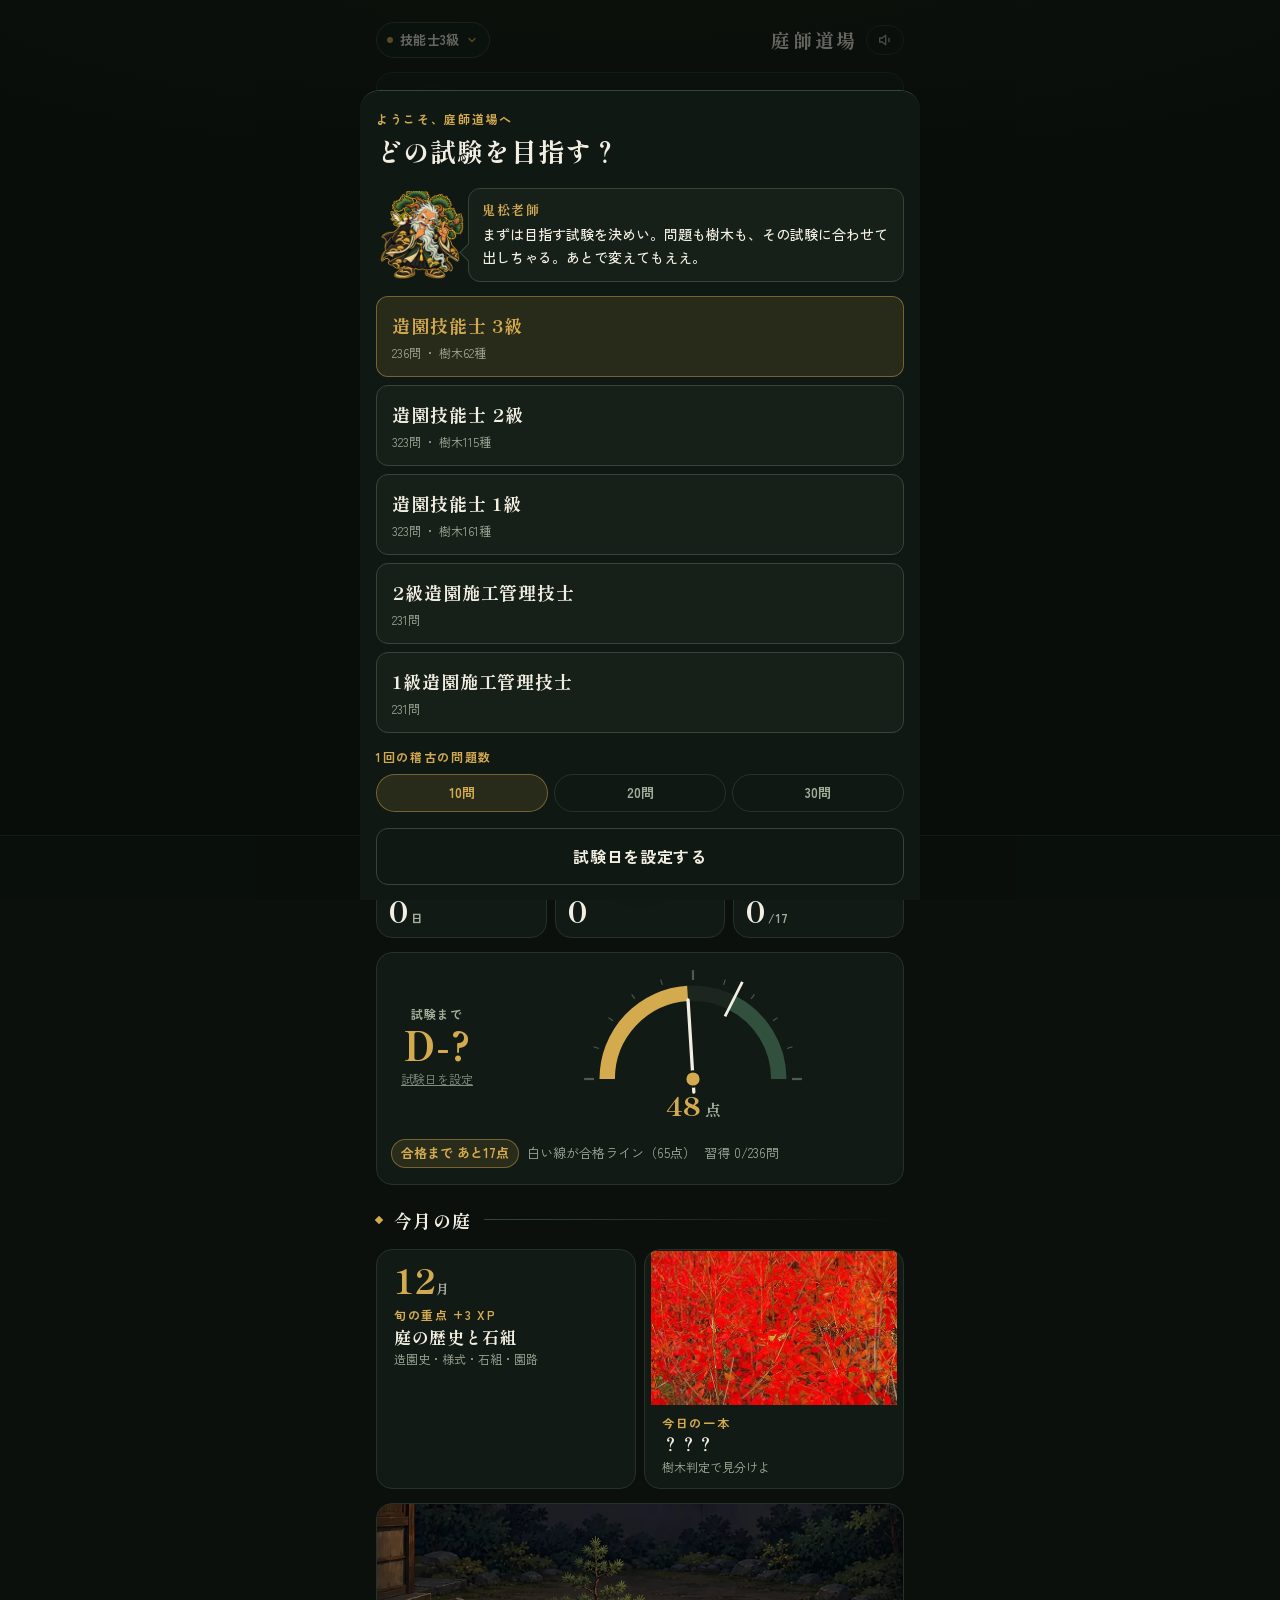
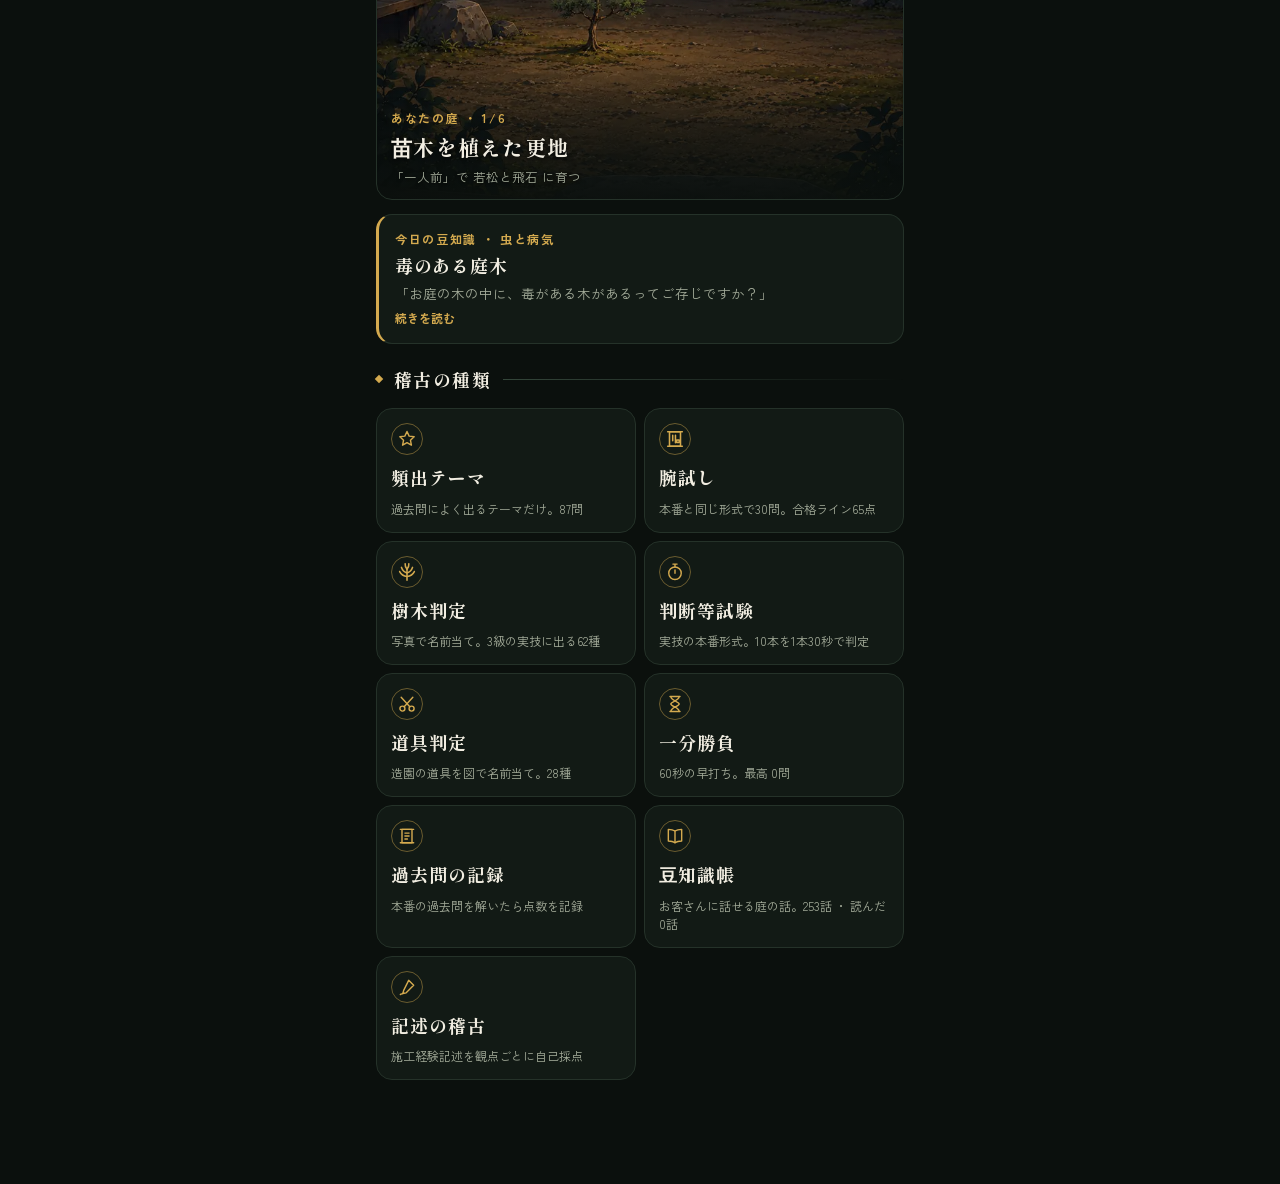
==== commit e1e9e66d: "豆知識：話の切り出し方に書き直し、ふりがな追加、スワイプ修正 Co-Authored-By: Claude Opus 5.5 <noreply@anthropic.com>" ====
--- a/index.html
+++ b/index.html
@@ -656,6 +656,7 @@
 .tiptitle{font-family:var(--display);font-weight:800;font-size:22px;letter-spacing:.04em;line-height:1.45;margin:10px 0 6px}
 .tiptext{font-size:16px;line-height:1.9;margin:0}
 .tipsay{margin-top:14px;padding:11px 13px;border-radius:var(--r-m);background:var(--brass-soft);border:1px solid var(--brass-line);font-size:15px;line-height:1.75;font-weight:500}
+ruby{ruby-position:over}rt{font-family:"Zen Kaku Gothic New",sans-serif;font-size:12px;font-weight:500;letter-spacing:0;color:inherit;opacity:.72;line-height:1}
 .tipsay .who{display:block;font-size:12px;font-weight:700;color:var(--brass);margin-bottom:2px;letter-spacing:.06em}
 .tipnav .btn[disabled]{opacity:.4}
 .promo{overflow-y:auto;justify-content:safe center}
@@ -1435,277 +1436,277 @@
 })();
 
 // 庭師の豆知識（試験に関係なく、お客さんとの会話に使える話）
-// c=分類, t=見出し, b=中身, s=お客さんへのひと言。諸説あるものは「〜と言われる」と書く
+// c=分類, t=見出し, b=中身, s=話の切り出し方（お客さんへの問いかけ。答えは本文に）。諸説あるものは「〜と言われる」と書く
 window.TIPS = [
 // ───────── 縁起・名前の由来
-{c:"縁起・名前",t:"南天は「難を転ずる」",b:"ナンテンは「難転」に通じる縁起木。玄関や鬼門（北東）に植えられてきた。お赤飯に葉を添えるのは、彩りと縁起かつぎのため。",s:"玄関の南天、「難を転ずる」で縁起がいいんですよ。"},
-{c:"縁起・名前",t:"千両・万両・百両・十両・一両",b:"赤い実の縁起木は、センリョウ・マンリョウ・カラタチバナ（百両）・ヤブコウジ（十両）・アリドオシ（一両）。並べて「千両万両有り通し（いつもお金がある）」と縁起をかつぐ。",s:"千両と万両に一両（アリドオシ）を足すと「千両万両有り通し」なんです。"},
-{c:"縁起・名前",t:"千両と万両の見分け方",b:"センリョウは実が葉の上に上向きにつく。マンリョウは実が葉の下に垂れ下がる。「万両のほうが実が重くて垂れる」と覚えると早い。",s:"実が葉の下に垂れているほうが万両。重たいから下がる、と覚えるんです。"},
-{c:"縁起・名前",t:"ユズリハは家が続く木",b:"春に新しい葉が出てから古い葉が落ちる。親から子へ「譲る」姿から名がつき、家が代々続く縁起物として正月飾りにも使われる。",s:"新しい葉が育ってから古い葉が譲るので「ユズリハ」。家が続く縁起木です。"},
-{c:"縁起・名前",t:"柊（ヒイラギ）と節分",b:"トゲのある葉が鬼の目を刺すとされ、節分に柊の枝に鰯の頭を刺して戸口に飾る（柊鰯）。表鬼門に植える家もある。",s:"節分の柊鰯、あのトゲで鬼を追い払うんですよ。"},
-{c:"縁起・名前",t:"年をとると丸くなる柊",b:"ヒイラギの葉のトゲは、木が年を重ねて大きくなると少なくなり、丸い葉が増えると言われる。上の方の手の届かない枝ほど丸くなりやすい。",s:"柊も年をとると角が取れて丸くなるんです。人間と一緒ですね。"},
-{c:"縁起・名前",t:"松竹梅の意味",b:"松と竹は冬も緑を保ち、梅は寒い中で最初に花を咲かせる。寒さに負けない「歳寒三友」として中国から伝わった、おめでたい組み合わせ。",s:"松竹梅は、どれも冬に強い植物なんです。だからおめでたい。"},
-{c:"縁起・名前",t:"ヤマボウシは「山法師」",b:"白い花（本当は総苞）の真ん中の丸い部分を坊主頭、白い4枚を頭巾に見立てて、山の法師（僧兵）の姿にたとえた。",s:"白い花びらを頭巾、真ん中を坊主頭に見立てて「山法師」なんです。"},
-{c:"縁起・名前",t:"ドウダンツツジは「灯台」",b:"枝の分かれ方が、昔の照明「結び灯台」の脚に似ていることから「灯台（とうだい）」がなまって「ドウダン」になったと言われる。漢字は「満天星」。",s:"枝ぶりが昔の灯台の脚に似ているから「ドウダン」。字は満天星と書くんですよ。"},
-{c:"縁起・名前",t:"サルスベリは猿も滑る",b:"幹の皮がはがれてつるつるになるので、猿も登れず滑るという名。漢字の「百日紅」は、夏から秋まで百日ほど花が続くことから。",s:"幹がつるつるで猿も滑るから百日紅。花も百日くらい咲いてくれます。"},
-{c:"縁起・名前",t:"エゴノキは「えぐい」",b:"実の皮をなめると、えぐい（のどがいがらっぽい）ことから名がついたと言われる。実の皮には泡立つ成分があり、昔は洗濯に使われた。",s:"実がえぐいからエゴノキ。昔は石けん代わりにもなったそうです。"},
-{c:"縁起・名前",t:"ネズミモチの名前",b:"黒い実がネズミのフンに、葉がモチノキに似ていることから。生垣によく使われる丈夫な木。",s:"実がネズミのフン、葉がモチノキ似で「ネズミモチ」。かわいそうな名前ですよね。"},
-{c:"縁起・名前",t:"アセビは「馬酔木」",b:"葉に毒があり、馬が食べると酔ったようにふらつくことから「馬酔木」と書く。奈良公園の鹿も食べないので、アセビが多く残っている。",s:"馬が食べると酔っぱらう木で「馬酔木」。奈良の鹿も食べないんです。"},
-{c:"縁起・名前",t:"ナツツバキと「沙羅双樹」",b:"お寺で「沙羅双樹」と呼ばれる木の多くは、日本ではナツツバキ。本物の沙羅双樹はインドの熱帯の木で、日本の気候では育ちにくいため代わりにされた。",s:"お寺の沙羅双樹、実はナツツバキが代わりを務めていることが多いんです。"},
-{c:"縁起・名前",t:"お寺の菩提樹",b:"お釈迦様が悟りを開いたのはインドボダイジュ（クワ科）。日本のお寺の菩提樹は、多くが中国原産のシナノキ科のボダイジュで、別の木。",s:"お寺の菩提樹は、お釈迦様の木とは別の仲間なんですよ。"},
-{c:"縁起・名前",t:"椿と武士の俗説",b:"ツバキは花ごとポトリと落ちるので「首が落ちる」と武士が嫌ったという話は、江戸時代以降の俗説とされる。江戸時代には将軍や大名の間で椿の園芸がブームだった。",s:"椿は縁起が悪いと言われますが、江戸の将軍は椿が大好きだったんです。"},
-{c:"縁起・名前",t:"枇杷を植えると…という迷信",b:"「ビワを庭に植えると病人が出る」という言い伝えがある。ビワの葉が薬として使われ、病人のいる家によく植えられていたことから生まれた迷信と言われる。",s:"ビワの迷信、実は薬の木だから病人の家に多かった、というだけの話なんです。"},
-{c:"縁起・名前",t:"「根回し」は庭師の言葉",b:"交渉ごとの「根回し」は、もともと木を移植する前に根の周りを掘って細い根を出させる作業のこと。前もって準備して、本番でうまく根づかせる意味が広がった。",s:"仕事で使う「根回し」、もとは私たち植木屋の言葉なんですよ。"},
-{c:"縁起・名前",t:"橘（タチバナ）と右近の橘",b:"京都御所の紫宸殿の前には「左近の桜・右近の橘」が植えられている。タチバナは日本に昔からある野生のミカンの仲間で、常緑で長寿の象徴とされた。",s:"ひな人形の桜と橘、あれは京都御所の木がもとなんです。"},
+{c:"縁起・名前",t:"南天は「難を転ずる」",b:"ナンテンは「難転」に通じる縁起木。玄関や鬼門（北東）に植えられてきた。お赤飯に葉を添えるのは、彩りと縁起かつぎのため。",s:"玄関に南天がありますね。昔からこの場所に植える理由があるの、ご存じですか？"},
+{c:"縁起・名前",t:"千両・万両・百両・十両・一両",b:"赤い実の縁起木は、センリョウ・マンリョウ・カラタチバナ（百両）・ヤブコウジ（十両）・アリドオシ（一両）。並べて「千両万両有り通し（いつもお金がある）」と縁起をかつぐ。",s:"お正月に飾る赤い実の木、千両・万両のほかにもまだ仲間がいるんですよ。"},
+{c:"縁起・名前",t:"千両と万両の見分け方",b:"センリョウは実が葉の上に上向きにつく。マンリョウは実が葉の下に垂れ下がる。「万両のほうが実が重くて垂れる」と覚えると早い。",s:"この赤い実、千両と万両のどっちだと思います？見分け方が簡単なんです。"},
+{c:"縁起・名前",t:"ユズリハは家が続く木",b:"春に新しい葉が出てから古い葉が落ちる。親から子へ「譲る」姿から名がつき、家が代々続く縁起物として正月飾りにも使われる。",s:"お正月飾りの葉っぱ、なぜ「家が続く」縁起物なのか、ちょっと面白い理由があるんです。"},
+{c:"縁起・名前",t:"柊（ヒイラギ）と節分",b:"トゲのある葉が鬼の目を刺すとされ、節分に柊の枝に鰯の頭を刺して戸口に飾る（柊鰯）。表鬼門に植える家もある。",s:"節分に柊を飾るお家、最近は少なくなりましたね。何のために飾るかご存じですか？"},
+{c:"縁起・名前",t:"年をとると丸くなる柊",b:"ヒイラギの葉のトゲは、木が年を重ねて大きくなると少なくなり、丸い葉が増えると言われる。上の方の手の届かない枝ほど丸くなりやすい。",s:"この柊、上の方の葉っぱを見てください。下の葉と形が違いませんか？"},
+{c:"縁起・名前",t:"松竹梅の意味",b:"松と竹は冬も緑を保ち、梅は寒い中で最初に花を咲かせる。寒さに負けない「歳寒三友」として中国から伝わった、おめでたい組み合わせ。",s:"「松竹梅」って、なぜこの3つがおめでたいのか考えたことあります？"},
+{c:"縁起・名前",t:"ヤマボウシは「山法師」",b:"白い花（本当は総苞）の真ん中の丸い部分を坊主頭、白い4枚を頭巾に見立てて、山の法師（僧兵）の姿にたとえた。",s:"ヤマボウシの花、何かの姿に見えませんか？名前の由来がそこにあるんです。"},
+{c:"縁起・名前",t:"ドウダンツツジは「灯台」",b:"枝の分かれ方が、昔の照明「結び灯台」の脚に似ていることから「灯台（とうだい）」がなまって「ドウダン」になったと言われる。漢字は「満天星」。",s:"ドウダンツツジって変わった名前ですよね。実は昔の道具から来ているんです。"},
+{c:"縁起・名前",t:"サルスベリは猿も滑る",b:"幹の皮がはがれてつるつるになるので、猿も登れず滑るという名。漢字の「百日紅」は、夏から秋まで百日ほど花が続くことから。",s:"サルスベリの幹、触ってみてください。名前の意味がすぐ分かりますよ。"},
+{c:"縁起・名前",t:"エゴノキは「えぐい」",b:"実の皮をなめると、えぐい（のどがいがらっぽい）ことから名がついたと言われる。実の皮には泡立つ成分があり、昔は洗濯に使われた。",s:"エゴノキの「エゴ」って何のことだと思います？"},
+{c:"縁起・名前",t:"ネズミモチの名前",b:"黒い実がネズミのフンに、葉がモチノキに似ていることから。生垣によく使われる丈夫な木。",s:"ネズミモチ、名前にネズミが入っているのはなぜだと思います？"},
+{c:"縁起・名前",t:"アセビは「馬酔木」",b:"葉に毒があり、馬が食べると酔ったようにふらつくことから「馬酔木」と書く。奈良公園の鹿も食べないので、アセビが多く残っている。",s:"アセビは漢字で書くと、ちょっと怖い意味があるんですよ。"},
+{c:"縁起・名前",t:"ナツツバキと「沙羅双樹」",b:"お寺で「沙羅双樹」と呼ばれる木の多くは、日本ではナツツバキ。本物の沙羅双樹はインドの熱帯の木で、日本の気候では育ちにくいため代わりにされた。",s:"お寺の「沙羅双樹」、実は日本では別の木のことが多いんです。"},
+{c:"縁起・名前",t:"お寺の菩提樹",b:"お釈迦様が悟りを開いたのはインドボダイジュ（クワ科）。日本のお寺の菩提樹は、多くが中国原産のシナノキ科のボダイジュで、別の木。",s:"お寺の菩提樹、お釈迦様の木とは違う木だってご存じでした？"},
+{c:"縁起・名前",t:"椿と武士の俗説",b:"ツバキは花ごとポトリと落ちるので「首が落ちる」と武士が嫌ったという話は、江戸時代以降の俗説とされる。江戸時代には将軍や大名の間で椿の園芸がブームだった。",s:"「椿は首が落ちるから縁起が悪い」って聞いたことあります？あれ、実は…"},
+{c:"縁起・名前",t:"枇杷を植えると…という迷信",b:"「ビワを庭に植えると病人が出る」という言い伝えがある。ビワの葉が薬として使われ、病人のいる家によく植えられていたことから生まれた迷信と言われる。",s:"「枇杷を庭に植えると病人が出る」って言われたことありませんか？"},
+{c:"縁起・名前",t:"「根回し」は庭師の言葉",b:"交渉ごとの「根回し」は、もともと木を移植する前に根の周りを掘って細い根を出させる作業のこと。前もって準備して、本番でうまく根づかせる意味が広がった。",s:"「根回し」って、もともと庭師の言葉なのをご存じですか？"},
+{c:"縁起・名前",t:"橘（タチバナ）と右近の橘",b:"京都御所の紫宸殿の前には「左近の桜・右近の橘」が植えられている。タチバナは日本に昔からある野生のミカンの仲間で、常緑で長寿の象徴とされた。",s:"ひな人形の「右近の橘」、実物を見たことはありますか？"},
 // ───────── 剪定の知恵
-{c:"剪定の知恵",t:"桜切る馬鹿、梅切らぬ馬鹿",b:"サクラは切り口から腐りやすく、むやみに切ると弱る。ウメは切らないと枝が混み合って花つきが悪くなる。木によって剪定の向き不向きが違うという教え。",s:"「桜切る馬鹿、梅切らぬ馬鹿」と言いまして、桜はなるべく切らないんです。"},
-{c:"剪定の知恵",t:"切るのは「外芽」の上",b:"枝を途中で切るときは、外側を向いた芽のすぐ上で切ると、新しい枝が外へ伸びて自然な形になる。内向きの芽の上で切ると枝が内側へ伸びて混み合う。",s:"切る位置を芽一つ選ぶだけで、来年の枝の向きが変わるんです。"},
-{c:"剪定の知恵",t:"透かしは「風の通り道」",b:"枝を付け根から抜いて混み具合を減らすと、風と光が中まで入る。病害虫が減り、下の方の枝も枯れにくくなる。",s:"透かして風の通り道を作ると、虫や病気がつきにくくなるんです。"},
-{c:"剪定の知恵",t:"忌み枝は「切っていい枝」の目印",b:"逆さ枝・からみ枝・徒長枝・胴吹き枝・ひこばえ・車枝など、樹形を乱す枝をまとめて忌み枝と呼ぶ。まずこれを落とすと、どこを切るか迷いにくい。",s:"まず「忌み枝」と呼ばれる余計な枝から落としていくんです。"},
-{c:"剪定の知恵",t:"太い枝は三段切り",b:"太い枝をいきなり付け根で切ると、重みで樹皮が裂ける。下から切れ目→少し先を上から切り落とす→残りを付け根で切る、の3回に分ける。",s:"太い枝は3回に分けて切ります。一気に切ると皮が裂けて木が傷むんです。"},
-{c:"剪定の知恵",t:"ブランチカラーを残す",b:"枝の付け根にある少しふくらんだ部分（ブランチカラー）は、切り口をふさぐ組織がある所。ここを残して切ると、傷口が早く巻き込まれる。",s:"付け根のふくらみを残して切ると、傷がきれいにふさがるんです。"},
-{c:"剪定の知恵",t:"花木は「花が終わったらすぐ」",b:"ツツジ・サツキ・アジサイなど多くの花木は、花が終わった後の夏に翌年の花芽を作る。秋や冬に切ると花芽ごと落としてしまう。",s:"花が終わったらすぐ切るのがコツ。秋に切ると来年の花まで切っちゃうんです。"},
-{c:"剪定の知恵",t:"落葉樹の剪定は冬",b:"葉が落ちた冬は枝の形がよく見え、木も休んでいるので負担が少ない。骨格をつくる強めの剪定は、落葉期に行うのが基本。",s:"葉っぱのない冬は、枝ぶりがよく見えるので剪定の好機なんです。"},
-{c:"剪定の知恵",t:"松の手入れは年2回",b:"春（4〜5月）に新芽を摘む「みどり摘み」で伸びすぎを抑え、秋〜冬（11〜12月頃）に古い葉を抜く「もみあげ」で光と風を通す。",s:"松は春のみどり摘みと、冬のもみあげ。年2回の手入れで形を保つんです。"},
-{c:"剪定の知恵",t:"生垣は「上を狭く、下を広く」",b:"台形に刈ると下の枝まで日が当たり、下が枯れ上がりにくい。上が広い逆台形にすると、数年で足元がスカスカになる。",s:"生垣は少し台形に刈ると、下の葉まで元気に残るんですよ。"},
-{c:"剪定の知恵",t:"強く切ると暴れる",b:"一度に強く切りすぎると、木は失った葉を取り戻そうとして徒長枝（勢いのいい枝）をたくさん出す。結果、翌年かえって形が乱れる。",s:"一気に切りすぎると、木が慌てて枝をたくさん出して、かえって暴れるんです。"},
-{c:"剪定の知恵",t:"切り口に塗る薬",b:"太い枝の切り口には癒合剤（ゆごうざい）を塗ると、乾燥や腐朽菌の侵入を防げる。特にサクラやカエデなど切り口が弱い木に効果的。",s:"太い枝の切り口には薬を塗って、ばい菌が入らないようにしておきます。"},
-{c:"剪定の知恵",t:"カエデは冬に切る",b:"モミジやカエデは春先に切ると切り口から樹液がたくさん出る。樹液の動きが止まる落葉期に剪定するのが基本。",s:"モミジは春に切ると樹液が止まらなくなるので、冬に切るんです。"},
-{c:"剪定の知恵",t:"刈込みは「年2回」が目安",b:"生垣や玉物は、新芽が伸びた初夏と、秋の年2回刈ると形を保ちやすい。花の咲く木は花が終わってから。",s:"生垣は初夏と秋の年2回が目安です。きれいな形が長持ちしますよ。"},
+{c:"剪定の知恵",t:"桜切る馬鹿、梅切らぬ馬鹿",b:"サクラは切り口から腐りやすく、むやみに切ると弱る。ウメは切らないと枝が混み合って花つきが悪くなる。木によって剪定の向き不向きが違うという教え。",s:"「桜切る馬鹿、梅切らぬ馬鹿」って聞いたことあります？"},
+{c:"剪定の知恵",t:"切るのは「外芽」の上",b:"枝を途中で切るときは、外側を向いた芽のすぐ上で切ると、新しい枝が外へ伸びて自然な形になる。内向きの芽の上で切ると枝が内側へ伸びて混み合う。",s:"この枝、どこで切るかで来年の伸び方が全然変わるんですよ。"},
+{c:"剪定の知恵",t:"透かしは「風の通り道」",b:"枝を付け根から抜いて混み具合を減らすと、風と光が中まで入る。病害虫が減り、下の方の枝も枯れにくくなる。",s:"木の中まで風が通ると、どうなると思います？"},
+{c:"剪定の知恵",t:"忌み枝は「切っていい枝」の目印",b:"逆さ枝・からみ枝・徒長枝・胴吹き枝・ひこばえ・車枝など、樹形を乱す枝をまとめて忌み枝と呼ぶ。まずこれを落とすと、どこを切るか迷いにくい。",s:"切る枝を決めるとき、まず探す「切っていい枝」があるんです。"},
+{c:"剪定の知恵",t:"太い枝は三段切り",b:"太い枝をいきなり付け根で切ると、重みで樹皮が裂ける。下から切れ目→少し先を上から切り落とす→残りを付け根で切る、の3回に分ける。",s:"太い枝を切るとき、一回で切らないのには理由があるんです。"},
+{c:"剪定の知恵",t:"ブランチカラーを残す",b:"枝の付け根にある少しふくらんだ部分（ブランチカラー）は、切り口をふさぐ組織がある所。ここを残して切ると、傷口が早く巻き込まれる。",s:"枝の付け根にちょっとふくらみがありますよね。ここが大事なんです。"},
+{c:"剪定の知恵",t:"花木は「花が終わったらすぐ」",b:"ツツジ・サツキ・アジサイなど多くの花木は、花が終わった後の夏に翌年の花芽を作る。秋や冬に切ると花芽ごと落としてしまう。",s:"「去年切ってもらったら花が咲かなかった」ってことありませんでした？"},
+{c:"剪定の知恵",t:"落葉樹の剪定は冬",b:"葉が落ちた冬は枝の形がよく見え、木も休んでいるので負担が少ない。骨格をつくる強めの剪定は、落葉期に行うのが基本。",s:"葉っぱが落ちた冬は、実は剪定にいちばん向いている時期なんです。"},
+{c:"剪定の知恵",t:"松の手入れは年2回",b:"春（4〜5月）に新芽を摘む「みどり摘み」で伸びすぎを抑え、秋〜冬（11〜12月頃）に古い葉を抜く「もみあげ」で光と風を通す。",s:"松の手入れって、年に何回するかご存じですか？"},
+{c:"剪定の知恵",t:"生垣は「上を狭く、下を広く」",b:"台形に刈ると下の枝まで日が当たり、下が枯れ上がりにくい。上が広い逆台形にすると、数年で足元がスカスカになる。",s:"生垣の下のほうがスカスカになっていませんか？形に原因があるんです。"},
+{c:"剪定の知恵",t:"強く切ると暴れる",b:"一度に強く切りすぎると、木は失った葉を取り戻そうとして徒長枝（勢いのいい枝）をたくさん出す。結果、翌年かえって形が乱れる。",s:"「強く切ったのに、すぐ元どおり」って感じたことありません？"},
+{c:"剪定の知恵",t:"切り口に塗る薬",b:"太い枝の切り口には癒合剤（ゆごうざい）を塗ると、乾燥や腐朽菌の侵入を防げる。特にサクラやカエデなど切り口が弱い木に効果的。",s:"太い枝を切ったところ、何か塗ってあるのに気づきました？"},
+{c:"剪定の知恵",t:"カエデは冬に切る",b:"モミジやカエデは春先に切ると切り口から樹液がたくさん出る。樹液の動きが止まる落葉期に剪定するのが基本。",s:"モミジは切る時期を間違えると、木が「泣く」んですよ。"},
+{c:"剪定の知恵",t:"刈込みは「年2回」が目安",b:"生垣や玉物は、新芽が伸びた初夏と、秋の年2回刈ると形を保ちやすい。花の咲く木は花が終わってから。",s:"生垣の刈込み、年に何回くらいがちょうどいいと思います？"},
 // ───────── 季節の手入れ
-{c:"季節の手入れ",t:"寒肥とお礼肥",b:"冬（1〜2月頃）にゆっくり効く有機質の肥料を与えるのが寒肥（かんごえ）。花や実の後に体力を戻すために与えるのがお礼肥（おれいごえ）。",s:"冬の寒肥と、花の後のお礼肥。木にも「ありがとう」の肥料があるんです。"},
-{c:"季節の手入れ",t:"肥料は枝先の真下に",b:"養分を吸う細い根は、幹の近くではなく、枝が広がっている先の真下あたりに多い。幹の根元に置いてもあまり吸われない。",s:"肥料は幹の根元じゃなく、枝の広がりの外周にまくと効くんです。"},
-{c:"季節の手入れ",t:"夏の水やりは朝か夕方",b:"真昼に水をやると、ホースの中で温まった水や地面の熱で根を傷めることがある。夏は朝の涼しいうちか夕方に、たっぷり与える。",s:"夏の水やりは朝か夕方に。昼間だとお湯をかけるようなものなんです。"},
-{c:"季節の手入れ",t:"雪吊り（りんご吊り）",b:"雪の重みで枝が折れないよう、柱の先から縄を張って枝を吊る冬の作業。金沢の兼六園の雪吊りは、冬の風物詩として有名。",s:"兼六園の雪吊り、あれは枝が雪で折れないための大事な仕事なんです。"},
-{c:"季節の手入れ",t:"こも巻き",b:"冬にマツの幹にわらのこもを巻き、冬越しの虫を集めて春先に焼く伝統行事。ただし益虫も集まるため、効果は小さいという研究もある。",s:"松のこも巻き、今は効果より冬の風物詩の意味が大きいと言われています。"},
-{c:"季節の手入れ",t:"紅葉と黄葉のしくみ",b:"秋に葉の緑の色素（葉緑素）が分解されると、隠れていた黄色の色素が見えて黄葉に。赤い色は、秋に新しく作られるアントシアニンという色素による。",s:"黄色は隠れていた色、赤は秋に新しく作られる色なんです。"},
-{c:"季節の手入れ",t:"紅葉がきれいな年",b:"昼が晴れて夜が冷え込む、寒暖差のある秋ほど赤い色素が多くでき、紅葉が鮮やかになると言われる。",s:"昼と夜の気温差が大きい年ほど、紅葉がきれいになるんですよ。"},
-{c:"季節の手入れ",t:"芝生の冬の茶色",b:"コウライシバやノシバなどの日本芝は、冬に休眠して茶色くなる。枯れたわけではなく、春に暖かくなるとまた緑に戻る。",s:"冬の芝が茶色いのは寝ているだけ。春になったら起きてきます。"},
-{c:"季節の手入れ",t:"芝刈りは「3分の1」まで",b:"一度に葉の長さの3分の1以上刈ると、芝が弱って茶色くなりやすい。伸ばしすぎた時は数回に分けて低くする。",s:"芝は一度に短く刈りすぎると弱るので、少しずつ下げていくんです。"},
-{c:"季節の手入れ",t:"植え替えに向く季節",b:"落葉樹は葉が落ちている晩秋〜早春、常緑樹は新芽の出る前の春か梅雨どき、寒さに弱い木は春が向く。真夏と真冬は避けるのが基本。",s:"木の引っ越しは季節を選びます。真夏と真冬は木がかわいそうなんです。"},
-{c:"季節の手入れ",t:"梅雨は「挿し木」の季節",b:"湿度が高く、新しい枝が少し固まる梅雨どきは、多くの木の挿し木に向く。アジサイなどは家庭でも挿し木しやすい。",s:"梅雨どきはアジサイの挿し木がしやすいですよ。お家でも増やせます。"},
+{c:"季節の手入れ",t:"寒肥とお礼肥",b:"冬（1〜2月頃）にゆっくり効く有機質の肥料を与えるのが寒肥（かんごえ）。花や実の後に体力を戻すために与えるのがお礼肥（おれいごえ）。",s:"冬に木に肥料をやる理由、ご存じですか？"},
+{c:"季節の手入れ",t:"肥料は枝先の真下に",b:"養分を吸う細い根は、幹の近くではなく、枝が広がっている先の真下あたりに多い。幹の根元に置いてもあまり吸われない。",s:"肥料、幹の根元に置いていませんか？実は効く場所があるんです。"},
+{c:"季節の手入れ",t:"夏の水やりは朝か夕方",b:"真昼に水をやると、ホースの中で温まった水や地面の熱で根を傷めることがある。夏は朝の涼しいうちか夕方に、たっぷり与える。",s:"夏の水やり、何時ごろにしてます？時間で木の元気が変わるんです。"},
+{c:"季節の手入れ",t:"雪吊り（りんご吊り）",b:"雪の重みで枝が折れないよう、柱の先から縄を張って枝を吊る冬の作業。金沢の兼六園の雪吊りは、冬の風物詩として有名。",s:"金沢の兼六園の雪吊り、テレビで見たことあります？"},
+{c:"季節の手入れ",t:"こも巻き",b:"冬にマツの幹にわらのこもを巻き、冬越しの虫を集めて春先に焼く伝統行事。ただし益虫も集まるため、効果は小さいという研究もある。",s:"冬に松の幹にわらを巻いてあるの、見たことありますか？"},
+{c:"季節の手入れ",t:"紅葉と黄葉のしくみ",b:"秋に葉の緑の色素（葉緑素）が分解されると、隠れていた黄色の色素が見えて黄葉に。赤い色は、秋に新しく作られるアントシアニンという色素による。",s:"葉っぱが黄色くなるのと赤くなるの、しくみが違うってご存じですか？"},
+{c:"季節の手入れ",t:"紅葉がきれいな年",b:"昼が晴れて夜が冷え込む、寒暖差のある秋ほど赤い色素が多くでき、紅葉が鮮やかになると言われる。",s:"今年の紅葉、きれいな年になりそうか分かる目安があるんですよ。"},
+{c:"季節の手入れ",t:"芝生の冬の茶色",b:"コウライシバやノシバなどの日本芝は、冬に休眠して茶色くなる。枯れたわけではなく、春に暖かくなるとまた緑に戻る。",s:"冬に芝が茶色くなって、枯れたと心配されていませんか？"},
+{c:"季節の手入れ",t:"芝刈りは「3分の1」まで",b:"一度に葉の長さの3分の1以上刈ると、芝が弱って茶色くなりやすい。伸ばしすぎた時は数回に分けて低くする。",s:"芝刈りのとき、どのくらいの長さまで刈っています？"},
+{c:"季節の手入れ",t:"植え替えに向く季節",b:"落葉樹は葉が落ちている晩秋〜早春、常緑樹は新芽の出る前の春か梅雨どき、寒さに弱い木は春が向く。真夏と真冬は避けるのが基本。",s:"木を植え替えたいとき、いつがいいと思います？"},
+{c:"季節の手入れ",t:"梅雨は「挿し木」の季節",b:"湿度が高く、新しい枝が少し固まる梅雨どきは、多くの木の挿し木に向く。アジサイなどは家庭でも挿し木しやすい。",s:"アジサイ、ご自分で増やしてみたいと思ったことありませんか？"},
 // ───────── 樹木のふしぎ
-{c:"樹木のふしぎ",t:"ソメイヨシノはみんな「クローン」",b:"ソメイヨシノは江戸時代末期に染井村（今の東京都豊島区）の植木屋から広まったとされる。種では同じ木にならないので、接ぎ木で増やされ、各地の木は同じ遺伝子を持つ。",s:"日本中のソメイヨシノは、もとをたどると同じ1本から増えた仲間なんです。"},
-{c:"樹木のふしぎ",t:"ソメイヨシノの親",b:"エドヒガンとオオシマザクラの交雑から生まれたと考えられている。だから一斉に咲き、一斉に散る。",s:"ソメイヨシノは2種類の桜の子ども。だから咲くのも散るのも一斉なんです。"},
-{c:"樹木のふしぎ",t:"桜餅の香り",b:"桜餅の葉はオオシマザクラの葉の塩漬け。生の葉にはほとんど香りがなく、塩漬けにするとクマリンという香りの成分ができる。",s:"桜餅の香り、生の葉にはなくて、塩漬けにしてはじめて出るんです。"},
-{c:"樹木のふしぎ",t:"イチョウは「生きた化石」",b:"イチョウの仲間は恐竜の時代から姿をほとんど変えずに残っている。今のイチョウは1属1種だけが生き残った。",s:"イチョウは恐竜の時代から姿が変わらない「生きた化石」なんです。"},
-{c:"樹木のふしぎ",t:"銀杏がなるのは雌の木だけ",b:"イチョウは雄の木と雌の木が分かれている。ぎんなん（実）がなるのは雌の木だけなので、街路樹には臭いの出ない雄の木を選ぶことが多い。",s:"ぎんなんがなるのは雌の木だけ。街路樹は臭わない雄の木が多いんです。"},
-{c:"樹木のふしぎ",t:"金木犀は日本にほぼ雄だけ",b:"キンモクセイは中国原産で、江戸時代に日本に入ったとされる。日本にあるのはほとんどが雄の木で、実はならず、挿し木で増やされてきた。",s:"日本の金木犀はほとんど雄の木。だから実がならないんです。"},
-{c:"樹木のふしぎ",t:"日本三大芳香木",b:"春のジンチョウゲ、夏のクチナシ、秋のキンモクセイ。季節ごとに香りで知らせてくれる3本。",s:"春は沈丁花、夏は梔子、秋は金木犀。香りで季節が分かるんです。"},
-{c:"樹木のふしぎ",t:"紫陽花の色は土で変わる",b:"土が酸性だとアルミニウムが溶けて根から吸われ、青くなる。中性〜アルカリ性だと赤っぽくなる。同じ株でも土で色が変わる。",s:"紫陽花は土のリトマス試験紙。酸性だと青、アルカリ性だと赤になるんです。"},
-{c:"樹木のふしぎ",t:"紫陽花の「花」は飾り",b:"花びらに見える部分は萼（がく）が大きくなった装飾花。本当の花は真ん中の小さな粒々。",s:"紫陽花の花びらに見えるのは実はガク。本当の花は小さな粒なんです。"},
-{c:"樹木のふしぎ",t:"ハナミズキはアメリカからのお返し",b:"1912年に東京市（当時）がアメリカのワシントンへサクラを贈り、そのお返しとして1915年にハナミズキが日本に贈られた。",s:"ハナミズキは、日本がアメリカに桜を贈ったお返しに来た木なんです。"},
-{c:"樹木のふしぎ",t:"竹の花は数十年に一度",b:"竹は何十年もかけて地下茎で増え、ある時一斉に花を咲かせて枯れることがある。マダケは約120年周期と言われるが、記録が少なく分かっていないことも多い。",s:"竹の花は一生に一度見られるかどうか。咲くと竹林ごと枯れることもあるんです。"},
-{c:"樹木のふしぎ",t:"竹は1日に1m以上伸びることも",b:"タケノコの時期は成長が非常に早く、1日に1m以上伸びた記録もある。数か月で親と同じ高さになり、その後は太くも高くもならない。",s:"竹は1日で1m伸びることもあるんですよ。ただ、その後はもう太りません。"},
-{c:"樹木のふしぎ",t:"竹は草？木？",b:"竹は木のように硬いが、木のように年々太くならない。植物学でも草とも木とも言いにくい、独特の植物とされる。",s:"竹は、草なのか木なのか、学者さんの間でも話が分かれるんです。"},
-{c:"樹木のふしぎ",t:"根は枝より広く張る",b:"多くの木の根は、枝が広がる範囲より外まで広がる。根の多くは地表近くの浅い所にあるので、根元の土を踏み固めないことが大切。",s:"根っこは枝の広がりより外まで伸びているんです。根元はなるべく踏まないでくださいね。"},
-{c:"樹木のふしぎ",t:"年輪の南側が広い、は俗説",b:"「切り株の年輪は南側が広い」と言われるが、実際は傾きや風、枝の付き方などで決まり、方角の目印にはならない。",s:"年輪で南が分かる、というのは実は俗説なんですよ。"},
-{c:"樹木のふしぎ",t:"世界一高い木",b:"アメリカのレッドウッド国立公園にあるセコイアの仲間「ハイペリオン」は、高さ約116mで、現在知られている世界一高い木。",s:"世界一高い木は約116m。30階建てのビルくらいあるんです。"},
-{c:"樹木のふしぎ",t:"日本一の大楠",b:"鹿児島県の「蒲生の大楠」は、幹回り約24mの日本一の巨樹として知られる。クスノキは長生きで大きくなる木。",s:"日本一太い木は鹿児島の大楠。幹回りが24mもあるんです。"},
-{c:"樹木のふしぎ",t:"縄文杉の年齢",b:"屋久島の縄文杉は、樹齢2000年以上と言われるが、7000年以上という説もあり、正確な年齢は分かっていない。",s:"縄文杉の年齢は、2000年とも7000年とも言われて、まだ分からないんです。"},
-{c:"樹木のふしぎ",t:"クスノキと樟脳",b:"クスノキの葉や木には樟脳（しょうのう）の成分があり、もむとスーッとした香りがする。昔は防虫剤に使われた。",s:"楠の葉をもむと、昔の防虫剤の香りがしますよ。"},
-{c:"樹木のふしぎ",t:"燃えにくい木",b:"サンゴジュやイチョウ、ヤツデなど、葉が厚く水分の多い木は燃えにくく、昔から火除け・防火の生垣として使われてきた。",s:"サンゴジュの生垣は、火事の時に火を止める役目もあったんです。"},
-{c:"樹木のふしぎ",t:"潮風に強い木",b:"トベラ・ウバメガシ・マサキ・シャリンバイ・クロマツなどは潮風に強く、海沿いの庭や防風林に向く。",s:"海の近くなら、トベラやウバメガシが潮風に強くておすすめですよ。"},
-{c:"樹木のふしぎ",t:"クロマツは「雄松」",b:"葉が硬く樹皮が黒っぽいクロマツは「雄松（おまつ）」、葉がやわらかく樹皮が赤いアカマツは「雌松（めまつ）」と呼ばれる。",s:"黒松は男松、赤松は女松。並べると違いがよく分かりますよ。"},
-{c:"樹木のふしぎ",t:"藤のつるは種類で巻き方が違う",b:"よく植えられるノダフジと、山に多いヤマフジは、つるの巻く向きが逆になる。棚を作るときは向きに合わせて誘引するとよい。",s:"藤は種類によって、つるが巻く向きが逆なんですよ。"},
-{c:"樹木のふしぎ",t:"桃栗三年柿八年",b:"実がなるまでの年数のたとえ。続きに「柚子の大馬鹿十八年」「梅は酸い酸い十三年」など、地域によってさまざまな続きがある。",s:"桃栗三年柿八年、続きは「柚子の大馬鹿十八年」なんて言うんですよ。"},
-{c:"樹木のふしぎ",t:"苔は日本に約1700種",b:"日本はコケの種類が多い国で、約1700種あると言われる。京都の西芳寺（苔寺）では100種以上の苔が見られる。",s:"日本には苔が1700種くらいあって、苔寺には100種以上あるそうです。"},
-{c:"樹木のふしぎ",t:"サザンカとツバキの見分け",b:"サザンカは花びらが1枚ずつ散り、ツバキは花ごと落ちる。サザンカは秋〜初冬、ツバキは冬〜春に咲く。若い枝に毛があるのはサザンカ。",s:"花びらがはらはら散るのが山茶花、ぽとっと落ちるのが椿です。"},
+{c:"樹木のふしぎ",t:"ソメイヨシノはみんな「クローン」",b:"ソメイヨシノは江戸時代末期に染井村（今の東京都豊島区）の植木屋から広まったとされる。種では同じ木にならないので、接ぎ木で増やされ、各地の木は同じ遺伝子を持つ。",s:"日本中のソメイヨシノ、実はみんな「同じ木」だって知ってました？"},
+{c:"樹木のふしぎ",t:"ソメイヨシノの親",b:"エドヒガンとオオシマザクラの交雑から生まれたと考えられている。だから一斉に咲き、一斉に散る。",s:"ソメイヨシノのお父さんとお母さん、何の桜かご存じですか？"},
+{c:"樹木のふしぎ",t:"桜餅の香り",b:"桜餅の葉はオオシマザクラの葉の塩漬け。生の葉にはほとんど香りがなく、塩漬けにするとクマリンという香りの成分ができる。",s:"桜餅の香り、生の桜の葉っぱからはしないって知ってました？"},
+{c:"樹木のふしぎ",t:"イチョウは「生きた化石」",b:"イチョウの仲間は恐竜の時代から姿をほとんど変えずに残っている。今のイチョウは1属1種だけが生き残った。",s:"イチョウって、恐竜と同じ時代からある木なんですよ。"},
+{c:"樹木のふしぎ",t:"銀杏がなるのは雌の木だけ",b:"イチョウは雄の木と雌の木が分かれている。ぎんなん（実）がなるのは雌の木だけなので、街路樹には臭いの出ない雄の木を選ぶことが多い。",s:"このイチョウ、ぎんなんはなりますか？実はなる木とならない木があるんです。"},
+{c:"樹木のふしぎ",t:"金木犀は日本にほぼ雄だけ",b:"キンモクセイは中国原産で、江戸時代に日本に入ったとされる。日本にあるのはほとんどが雄の木で、実はならず、挿し木で増やされてきた。",s:"金木犀、実がなっているのを見たことありますか？"},
+{c:"樹木のふしぎ",t:"日本三大芳香木",b:"春のジンチョウゲ、夏のクチナシ、秋のキンモクセイ。季節ごとに香りで知らせてくれる3本。",s:"春・夏・秋、香りで季節を知らせてくれる木が3本あるんです。"},
+{c:"樹木のふしぎ",t:"紫陽花の色は土で変わる",b:"土が酸性だとアルミニウムが溶けて根から吸われ、青くなる。中性〜アルカリ性だと赤っぽくなる。同じ株でも土で色が変わる。",s:"このアジサイ、去年と色が違っていませんか？"},
+{c:"樹木のふしぎ",t:"紫陽花の「花」は飾り",b:"花びらに見える部分は萼（がく）が大きくなった装飾花。本当の花は真ん中の小さな粒々。",s:"アジサイの「花」、どこが本当の花だと思います？"},
+{c:"樹木のふしぎ",t:"ハナミズキはアメリカからのお返し",b:"1912年に東京市（当時）がアメリカのワシントンへサクラを贈り、そのお返しとして1915年にハナミズキが日本に贈られた。",s:"ハナミズキって、どこから来た木かご存じですか？"},
+{c:"樹木のふしぎ",t:"竹の花は数十年に一度",b:"竹は何十年もかけて地下茎で増え、ある時一斉に花を咲かせて枯れることがある。マダケは約120年周期と言われるが、記録が少なく分かっていないことも多い。",s:"竹の花、ご覧になったことありますか？めったに見られないんです。"},
+{c:"樹木のふしぎ",t:"竹は1日に1m以上伸びることも",b:"タケノコの時期は成長が非常に早く、1日に1m以上伸びた記録もある。数か月で親と同じ高さになり、その後は太くも高くもならない。",s:"タケノコって、一日でどのくらい伸びると思います？"},
+{c:"樹木のふしぎ",t:"竹は草？木？",b:"竹は木のように硬いが、木のように年々太くならない。植物学でも草とも木とも言いにくい、独特の植物とされる。",s:"竹は「木」だと思います？それとも「草」？"},
+{c:"樹木のふしぎ",t:"根は枝より広く張る",b:"多くの木の根は、枝が広がる範囲より外まで広がる。根の多くは地表近くの浅い所にあるので、根元の土を踏み固めないことが大切。",s:"木の根っこ、どこまで広がっていると思います？"},
+{c:"樹木のふしぎ",t:"年輪の南側が広い、は俗説",b:"「切り株の年輪は南側が広い」と言われるが、実際は傾きや風、枝の付き方などで決まり、方角の目印にはならない。",s:"「年輪の広い方が南」って、学校で習いませんでした？"},
+{c:"樹木のふしぎ",t:"世界一高い木",b:"アメリカのレッドウッド国立公園にあるセコイアの仲間「ハイペリオン」は、高さ約116mで、現在知られている世界一高い木。",s:"世界でいちばん高い木って、何メートルくらいだと思います？"},
+{c:"樹木のふしぎ",t:"日本一の大楠",b:"鹿児島県の「蒲生の大楠」は、幹回り約24mの日本一の巨樹として知られる。クスノキは長生きで大きくなる木。",s:"日本でいちばん大きな木、どこにあるかご存じですか？"},
+{c:"樹木のふしぎ",t:"縄文杉の年齢",b:"屋久島の縄文杉は、樹齢2000年以上と言われるが、7000年以上という説もあり、正確な年齢は分かっていない。",s:"屋久島の縄文杉、何歳くらいだと思います？"},
+{c:"樹木のふしぎ",t:"クスノキと樟脳",b:"クスノキの葉や木には樟脳（しょうのう）の成分があり、もむとスーッとした香りがする。昔は防虫剤に使われた。",s:"この楠の葉っぱ、ちょっともんで香りをかいでみてください。"},
+{c:"樹木のふしぎ",t:"燃えにくい木",b:"サンゴジュやイチョウ、ヤツデなど、葉が厚く水分の多い木は燃えにくく、昔から火除け・防火の生垣として使われてきた。",s:"火事に強い木があるって聞いたことあります？"},
+{c:"樹木のふしぎ",t:"潮風に強い木",b:"トベラ・ウバメガシ・マサキ・シャリンバイ・クロマツなどは潮風に強く、海沿いの庭や防風林に向く。",s:"海の近くのお庭、どんな木が向いているかご存じですか？"},
+{c:"樹木のふしぎ",t:"クロマツは「雄松」",b:"葉が硬く樹皮が黒っぽいクロマツは「雄松（おまつ）」、葉がやわらかく樹皮が赤いアカマツは「雌松（めまつ）」と呼ばれる。",s:"松にも「男」と「女」があるの、ご存じですか？"},
+{c:"樹木のふしぎ",t:"藤のつるは種類で巻き方が違う",b:"よく植えられるノダフジと、山に多いヤマフジは、つるの巻く向きが逆になる。棚を作るときは向きに合わせて誘引するとよい。",s:"藤のつる、どっち巻きか見たことあります？"},
+{c:"樹木のふしぎ",t:"桃栗三年柿八年",b:"実がなるまでの年数のたとえ。続きに「柚子の大馬鹿十八年」「梅は酸い酸い十三年」など、地域によってさまざまな続きがある。",s:"「桃栗三年柿八年」、続きがあるのをご存じですか？"},
+{c:"樹木のふしぎ",t:"苔は日本に約1700種",b:"日本はコケの種類が多い国で、約1700種あると言われる。京都の西芳寺（苔寺）では100種以上の苔が見られる。",s:"お庭の苔、日本に何種類くらいあると思います？"},
+{c:"樹木のふしぎ",t:"サザンカとツバキの見分け",b:"サザンカは花びらが1枚ずつ散り、ツバキは花ごと落ちる。サザンカは秋〜初冬、ツバキは冬〜春に咲く。若い枝に毛があるのはサザンカ。",s:"この花、サザンカとツバキのどっちだと思います？"},
 // ───────── 庭の歴史・文化
-{c:"庭の歴史・文化",t:"龍安寺の15の石",b:"龍安寺の石庭には15個の石があるが、縁側のどこから見ても1つは他の石に隠れて14個しか見えないように配置されていると言われる。",s:"龍安寺の石庭は、どこから見ても石が1つ隠れるように置かれているそうです。"},
-{c:"庭の歴史・文化",t:"日本三名園",b:"兼六園（金沢）・後楽園（岡山）・偕楽園（水戸）。兼六園の名は、宏大・幽邃・人力・蒼古・水泉・眺望の6つの景観を兼ねることから。",s:"日本三名園は兼六園・後楽園・偕楽園。兼六園は6つの良さを兼ねた庭なんです。"},
-{c:"庭の歴史・文化",t:"枯山水",b:"水を使わず、白砂や石で川や海を表す庭。砂に描く波の模様は、熊手のような道具で毎日のように引き直される。",s:"枯山水の砂の模様は、お坊さんが道具で引き直しているんですよ。"},
-{c:"庭の歴史・文化",t:"借景",b:"庭の外の山や木などを、庭の景色の一部として取り込む手法。京都の円通寺は比叡山を借景にした庭として有名。",s:"お隣の山や木も景色として借りる、それが「借景」という技なんです。"},
-{c:"庭の歴史・文化",t:"鹿威し（ししおどし）",b:"竹に水がたまるとカコンと鳴る仕掛け。もともとは田畑を荒らす鹿や猪を音で追い払うための道具だった。",s:"カコーンと鳴る鹿威し、もとは鹿を追い払う道具だったんです。"},
-{c:"庭の歴史・文化",t:"蹲踞（つくばい）の名前",b:"茶室に入る前に、しゃがんで（つくばって）手を洗うための手水鉢を中心にした石組み。低く据えるので、自然と頭を下げる形になる。",s:"つくばいは、しゃがんで手を洗うから「つくばい」。自然に頭が下がる作りなんです。"},
-{c:"庭の歴史・文化",t:"飛石は「渡り六分、景四分」",b:"千利休は、飛石は歩きやすさ（渡り）六分、見た目（景）四分がよいとした。古田織部は逆に「渡り四分、景六分」としたと伝わる。",s:"飛石は、千利休いわく「歩きやすさ六分、見た目四分」なんです。"},
-{c:"庭の歴史・文化",t:"石灯籠はもともとお寺の灯り",b:"石灯籠は寺社に灯りを献じるためのものだった。茶人たちが露地（茶庭）に取り入れ、庭の飾りとして広まった。",s:"石灯籠はもとはお寺の灯り。茶人が庭に持ち込んで広まったんです。"},
-{c:"庭の歴史・文化",t:"建仁寺垣の名前",b:"京都の建仁寺で使われたのが始まりと言われる竹垣。割竹を縦にすき間なく並べる、目隠しの垣の代表。",s:"この竹垣は京都の建仁寺から名前がついた、由緒ある形なんですよ。"},
-{c:"庭の歴史・文化",t:"日比谷公園は日本初の洋風公園",b:"1903年（明治36年）に開園した、日本で最初の本格的な西洋風の公園。設計も施工も日本人の手による。",s:"日本で最初の洋風公園は日比谷公園。明治時代にできたんです。"},
-{c:"庭の歴史・文化",t:"江戸の植木の里",b:"江戸時代、駒込・染井（今の東京都豊島区）は植木屋が集まる「植木の里」だった。ソメイヨシノもここから広まった。",s:"江戸時代、植木屋が集まる町があって、ソメイヨシノもそこ生まれなんです。"},
-{c:"庭の歴史・文化",t:"大刈込",b:"ツツジなどを大きくまとめて刈り込み、山や波に見立てる手法。江戸時代初期の小堀遠州が多く用いたとされる。",s:"ツツジを山や波に見立てて刈り込む、大刈込という技があるんです。"},
-{c:"庭の歴史・文化",t:"盆栽は世界語",b:"盆栽（BONSAI）は海外でもそのまま通じる言葉になっている。小さな鉢の中に大自然の景色を表す、日本の園芸文化。",s:"盆栽は英語でもBONSAI。海外にもファンが多いんですよ。"},
-{c:"庭の歴史・文化",t:"飛梅の伝説",b:"菅原道真が京都から太宰府へ左遷されたとき、愛した梅が一夜で後を追って飛んできたという伝説。太宰府天満宮に「飛梅」がある。",s:"太宰府の飛梅は、菅原道真を追って京都から飛んできた梅と言われています。"},
-{c:"庭の歴史・文化",t:"春の七草・秋の七草",b:"春の七草は食べて無病息災を願う（せり・なずな・ごぎょう・はこべら・ほとけのざ・すずな・すずしろ）。秋の七草は眺めて楽しむ（萩・尾花・葛・撫子・女郎花・藤袴・桔梗）。",s:"春の七草は食べるもの、秋の七草は眺めるもの、なんですよ。"},
-{c:"庭の歴史・文化",t:"「紅葉狩り」の狩り",b:"「狩り」はもともと獣をとることだったが、平安時代の貴族が山へ出かけて草花や紅葉を眺めることにも使われるようになったと言われる。",s:"紅葉は採らないのに「狩り」。昔の貴族の言葉の名残なんです。"},
-{c:"庭の歴史・文化",t:"生垣は防災にもなる",b:"ブロック塀は地震で倒れる危険があるが、生垣は倒れにくく、延焼を遅らせる効果もある。生垣づくりに助成金を出している自治体もある（条件は自治体ごとに確認）。",s:"ブロック塀を生垣にすると、助成金が出る市町村もあるんですよ。"},
+{c:"庭の歴史・文化",t:"龍安寺の15の石",b:"龍安寺の石庭には15個の石があるが、縁側のどこから見ても1つは他の石に隠れて14個しか見えないように配置されていると言われる。",s:"龍安寺の石庭、行かれたことありますか？石の置き方に仕掛けがあるんです。"},
+{c:"庭の歴史・文化",t:"日本三名園",b:"兼六園（金沢）・後楽園（岡山）・偕楽園（水戸）。兼六園の名は、宏大・幽邃・人力・蒼古・水泉・眺望の6つの景観を兼ねることから。",s:"日本三名園、3つとも言えます？"},
+{c:"庭の歴史・文化",t:"枯山水",b:"水を使わず、白砂や石で川や海を表す庭。砂に描く波の模様は、熊手のような道具で毎日のように引き直される。",s:"水を使わないのに「川」や「海」を表す庭、ご存じですか？"},
+{c:"庭の歴史・文化",t:"借景",b:"庭の外の山や木などを、庭の景色の一部として取り込む手法。京都の円通寺は比叡山を借景にした庭として有名。",s:"お庭から見えるあの山も、景色の一部にできるんですよ。"},
+{c:"庭の歴史・文化",t:"鹿威し（ししおどし）",b:"竹に水がたまるとカコンと鳴る仕掛け。もともとは田畑を荒らす鹿や猪を音で追い払うための道具だった。",s:"「カコーン」と鳴る竹の仕掛け、もともと何のための物か知ってます？"},
+{c:"庭の歴史・文化",t:"蹲踞（つくばい）の名前",b:"茶室に入る前に、しゃがんで（つくばって）手を洗うための手水鉢を中心にした石組み。低く据えるので、自然と頭を下げる形になる。",s:"つくばい、なぜあんなに低い所に置いてあるか分かります？"},
+{c:"庭の歴史・文化",t:"飛石は「渡り六分、景四分」",b:"千利休は、飛石は歩きやすさ（渡り）六分、見た目（景）四分がよいとした。古田織部は逆に「渡り四分、景六分」としたと伝わる。",s:"飛石、歩きやすさと見た目、どっちを大事にして置くと思います？"},
+{c:"庭の歴史・文化",t:"石灯籠はもともとお寺の灯り",b:"石灯籠は寺社に灯りを献じるためのものだった。茶人たちが露地（茶庭）に取り入れ、庭の飾りとして広まった。",s:"石灯籠って、もともとは庭の飾りじゃなかったんですよ。"},
+{c:"庭の歴史・文化",t:"建仁寺垣の名前",b:"京都の建仁寺で使われたのが始まりと言われる竹垣。割竹を縦にすき間なく並べる、目隠しの垣の代表。",s:"この竹垣、お寺の名前がついているんです。"},
+{c:"庭の歴史・文化",t:"日比谷公園は日本初の洋風公園",b:"1903年（明治36年）に開園した、日本で最初の本格的な西洋風の公園。設計も施工も日本人の手による。",s:"日本で最初の西洋風の公園、どこかご存じですか？"},
+{c:"庭の歴史・文化",t:"江戸の植木の里",b:"江戸時代、駒込・染井（今の東京都豊島区）は植木屋が集まる「植木の里」だった。ソメイヨシノもここから広まった。",s:"ソメイヨシノの「染井」って、地名なのをご存じでした？"},
+{c:"庭の歴史・文化",t:"大刈込",b:"ツツジなどを大きくまとめて刈り込み、山や波に見立てる手法。江戸時代初期の小堀遠州が多く用いたとされる。",s:"ツツジを大きく刈り込んで、山や波に見立てる庭を見たことあります？"},
+{c:"庭の歴史・文化",t:"盆栽は世界語",b:"盆栽（BONSAI）は海外でもそのまま通じる言葉になっている。小さな鉢の中に大自然の景色を表す、日本の園芸文化。",s:"「盆栽」って、海外でもそのまま通じるの知ってました？"},
+{c:"庭の歴史・文化",t:"飛梅の伝説",b:"菅原道真が京都から太宰府へ左遷されたとき、愛した梅が一夜で後を追って飛んできたという伝説。太宰府天満宮に「飛梅」がある。",s:"梅が空を飛んだっていう伝説、聞いたことあります？"},
+{c:"庭の歴史・文化",t:"春の七草・秋の七草",b:"春の七草は食べて無病息災を願う（せり・なずな・ごぎょう・はこべら・ほとけのざ・すずな・すずしろ）。秋の七草は眺めて楽しむ（萩・尾花・葛・撫子・女郎花・藤袴・桔梗）。",s:"春の七草は食べるもの。じゃあ秋の七草は何をするものだと思います？"},
+{c:"庭の歴史・文化",t:"「紅葉狩り」の狩り",b:"「狩り」はもともと獣をとることだったが、平安時代の貴族が山へ出かけて草花や紅葉を眺めることにも使われるようになったと言われる。",s:"紅葉は見るだけなのに、なぜ「狩り」って言うんでしょうね？"},
+{c:"庭の歴史・文化",t:"生垣は防災にもなる",b:"ブロック塀は地震で倒れる危険があるが、生垣は倒れにくく、延焼を遅らせる効果もある。生垣づくりに助成金を出している自治体もある（条件は自治体ごとに確認）。",s:"ブロック塀と生垣、地震のときに安心なのはどっちだと思います？"},
 // ───────── 石・竹・道具
-{c:"石・竹・道具",t:"植木屋の三脚脚立",b:"脚が3本の脚立は、でこぼこの地面や生垣の際でも立てやすく、木の懐に1本脚を差し込める。庭師の道具の代表。",s:"3本脚の脚立は、でこぼこの庭でも立てやすいように工夫された道具なんです。"},
-{c:"石・竹・道具",t:"金物の町・三木",b:"兵庫県三木市は鋸・鑿・鉋・鏝・小刀などの金物の産地として知られ、植木鋏や剪定鋏の名工も多い。",s:"私たちの鋏は、兵庫の三木という金物の町のものが多いんですよ。"},
-{c:"石・竹・道具",t:"竹は秋から冬に切る",b:"竹は水分や養分の少ない秋〜冬に切ると虫がつきにくく長持ちする。昔から「竹の伐採は秋から冬」と言われる。",s:"竹垣に使う竹は、虫がつきにくい冬に切ったものがいいんです。"},
-{c:"石・竹・道具",t:"竹は先から割る",b:"「木元竹末（きもとたけうら）」と言い、木は根元側から、竹は先の方から刃を入れると割りやすい。",s:"竹は先っぽから割るとスパッときれいに割れるんですよ。"},
-{c:"石・竹・道具",t:"シュロ縄は水に浸す",b:"シュロ縄は水に浸してから結ぶと、乾いたときに縮んで締まり、結び目がゆるみにくくなる。",s:"縄を水に浸してから結ぶと、乾いた時にギュッと締まるんです。"},
-{c:"石・竹・道具",t:"男結び",b:"竹垣の結束に使う結び方で、ゆるみにくく、見た目も美しい。庭師の基本の技のひとつ。",s:"この結び方は「男結び」。ほどけにくくて、庭師の基本の技なんです。"},
-{c:"石・竹・道具",t:"飛石の高さ",b:"飛石は地面から3〜6cmほど出すのが目安。高すぎるとつまずき、低すぎると雨で埋もれる。",s:"飛石は地面から3〜6cmくらい出すのが、歩きやすくて見た目もいいんです。"},
-{c:"石・竹・道具",t:"石には「顔」がある",b:"庭石には一番見栄えのよい面（見付け）がある。据える前に石をよく見て、顔を正面に向け、安定する向きで据える。",s:"石にも顔があるんです。一番いい顔を正面に向けて据えるんですよ。"},
-{c:"石・竹・道具",t:"砂利とウッドチップ",b:"砂利を敷くと雑草が減り、歩くと音がするので防犯にもなる。剪定枝を砕いたウッドチップは、土の乾燥防止や雑草よけになる。",s:"砂利は歩くと音がするので、防犯にもなるんですよ。"},
-{c:"石・竹・道具",t:"剪定枝はチップに",b:"剪定で出た枝葉を細かく砕いてチップにすれば、マルチング（地面のおおい）や堆肥として庭に戻せる。",s:"切った枝はチップにすれば、庭の土に戻せるんです。"},
+{c:"石・竹・道具",t:"植木屋の三脚脚立",b:"脚が3本の脚立は、でこぼこの地面や生垣の際でも立てやすく、木の懐に1本脚を差し込める。庭師の道具の代表。",s:"この三本脚の脚立、なぜ庭師はこれを使うと思います？"},
+{c:"石・竹・道具",t:"金物の町・三木",b:"兵庫県三木市は鋸・鑿・鉋・鏝・小刀などの金物の産地として知られ、植木鋏や剪定鋏の名工も多い。",s:"庭師の鋏の名産地、どこかご存じですか？"},
+{c:"石・竹・道具",t:"竹は秋から冬に切る",b:"竹は水分や養分の少ない秋〜冬に切ると虫がつきにくく長持ちする。昔から「竹の伐採は秋から冬」と言われる。",s:"竹を切るのにいい季節があるんですよ。いつだと思います？"},
+{c:"石・竹・道具",t:"竹は先から割る",b:"「木元竹末（きもとたけうら）」と言い、木は根元側から、竹は先の方から刃を入れると割りやすい。",s:"竹を割るとき、上と下どっちから刃を入れると思います？"},
+{c:"石・竹・道具",t:"シュロ縄は水に浸す",b:"シュロ縄は水に浸してから結ぶと、乾いたときに縮んで締まり、結び目がゆるみにくくなる。",s:"この縄、結ぶ前に水につけるのには理由があるんです。"},
+{c:"石・竹・道具",t:"男結び",b:"竹垣の結束に使う結び方で、ゆるみにくく、見た目も美しい。庭師の基本の技のひとつ。",s:"竹垣の結び目、ほどけにくい特別な結び方があるんですよ。"},
+{c:"石・竹・道具",t:"飛石の高さ",b:"飛石は地面から3〜6cmほど出すのが目安。高すぎるとつまずき、低すぎると雨で埋もれる。",s:"飛石、地面からどのくらい出ていると歩きやすいと思います？"},
+{c:"石・竹・道具",t:"石には「顔」がある",b:"庭石には一番見栄えのよい面（見付け）がある。据える前に石をよく見て、顔を正面に向け、安定する向きで据える。",s:"庭の石にも「顔」があるのをご存じですか？"},
+{c:"石・竹・道具",t:"砂利とウッドチップ",b:"砂利を敷くと雑草が減り、歩くと音がするので防犯にもなる。剪定枝を砕いたウッドチップは、土の乾燥防止や雑草よけになる。",s:"足元を砂利にすると、雑草のほかにもいいことがあるんです。"},
+{c:"石・竹・道具",t:"剪定枝はチップに",b:"剪定で出た枝葉を細かく砕いてチップにすれば、マルチング（地面のおおい）や堆肥として庭に戻せる。",s:"剪定で出た枝、ゴミにしないで庭で使う方法があるんですよ。"},
 // ───────── 虫と病気・安全
-{c:"虫と病気",t:"チャドクガに注意",b:"ツバキやサザンカにつくチャドクガの幼虫は、毒の毛でかぶれる。抜け殻や死骸、風で飛んだ毛でもかぶれるので、洗濯物にも注意。発生は春と夏〜秋の年2回が多い。",s:"椿や山茶花の毛虫は、触らなくても毛が飛んでかぶれるので気をつけてください。"},
-{c:"虫と病気",t:"イラガは「電気虫」",b:"サクラやカキなどにつくイラガの幼虫は、触れると電気が走ったような痛みがあり「電気虫」と呼ばれる。",s:"柿の木の黄緑の毛虫は電気虫。触るとビリッと痛いんです。"},
-{c:"虫と病気",t:"アメリカシロヒトリは外来種",b:"戦後に北アメリカから入ったと言われるガで、サクラなどの葉を食べる。年2〜3回発生し、若い幼虫が巣網に集まっているうちに枝ごと取ると効率的。",s:"桜の葉を食べる白い蛾は、戦後にアメリカから来た虫なんですよ。"},
-{c:"虫と病気",t:"松枯れの正体",b:"マツノザイセンチュウという小さな線虫が、マツノマダラカミキリに運ばれてマツに入り、木を枯らす。幹に薬を注入して予防する。",s:"松枯れは、カミキリムシが運ぶ小さな虫が原因なんです。予防の注射もありますよ。"},
-{c:"虫と病気",t:"ナラ枯れ",b:"カシノナガキクイムシという小さな甲虫が菌を運び、ナラやカシ類を枯らす。夏に急に葉が赤茶色になって枯れるのが特徴。",s:"夏に急にドングリの木が赤く枯れたら、ナラ枯れかもしれません。"},
-{c:"虫と病気",t:"すす病はアブラムシから",b:"葉が黒いすすをかぶったようになるすす病は、アブラムシやカイガラムシの排せつ物にカビが生えて起こる。原因の虫を退治するのが近道。",s:"葉っぱが黒いのは、すす病。虫を退治すると治ってきますよ。"},
-{c:"虫と病気",t:"スズメバチは黒を狙う",b:"スズメバチは黒いものに向かってくる性質がある。巣の近くで作業するときは白っぽい服と帽子を選ぶ。秋は特に攻撃的になる。",s:"蜂は黒い色を狙うので、庭仕事の時は白っぽい帽子がおすすめです。"},
-{c:"虫と病気",t:"ウルシの仲間に注意",b:"ハゼノキやヤマウルシなど、ウルシの仲間は触れるとかぶれることがある。秋に真っ赤に紅葉するので、知らずに触る人も多い。",s:"真っ赤に紅葉するハゼノキは、かぶれることがあるので触らないでくださいね。"},
-{c:"虫と病気",t:"毒のある庭木",b:"キョウチクトウ・アセビ・レンゲツツジなどは毒を持つ。キョウチクトウは燃やした煙も有害とされるので、剪定枝を燃やさない。",s:"夾竹桃は毒があるので、切った枝を燃やしたりしないでくださいね。"},
-{c:"虫と病気",t:"葉水でハダニ予防",b:"ハダニは高温で乾燥した時期に増える。葉の裏に水をかける「葉水（はみず）」で発生を抑えられる。",s:"暑くて乾いた日は、葉っぱの裏にも水をかけるとダニよけになります。"},
-{c:"虫と病気",t:"うどんこ病",b:"葉に白い粉をまいたようなカビが生える病気。風通しが悪いと出やすいので、透かし剪定が予防になる。",s:"葉っぱが白くなる病気は、風通しをよくすると出にくくなるんです。"},
+{c:"虫と病気",t:"チャドクガに注意",b:"ツバキやサザンカにつくチャドクガの幼虫は、毒の毛でかぶれる。抜け殻や死骸、風で飛んだ毛でもかぶれるので、洗濯物にも注意。発生は春と夏〜秋の年2回が多い。",s:"ツバキやサザンカの葉っぱ、最近触って「かゆく」なりませんでした？"},
+{c:"虫と病気",t:"イラガは「電気虫」",b:"サクラやカキなどにつくイラガの幼虫は、触れると電気が走ったような痛みがあり「電気虫」と呼ばれる。",s:"「電気虫」って聞いたことあります？見つけても触らないでくださいね。"},
+{c:"虫と病気",t:"アメリカシロヒトリは外来種",b:"戦後に北アメリカから入ったと言われるガで、サクラなどの葉を食べる。年2〜3回発生し、若い幼虫が巣網に集まっているうちに枝ごと取ると効率的。",s:"桜の葉っぱに白い網の巣がついていたこと、ありませんか？"},
+{c:"虫と病気",t:"松枯れの正体",b:"マツノザイセンチュウという小さな線虫が、マツノマダラカミキリに運ばれてマツに入り、木を枯らす。幹に薬を注入して予防する。",s:"松が赤く枯れているの、山で見かけたことありませんか？"},
+{c:"虫と病気",t:"ナラ枯れ",b:"カシノナガキクイムシという小さな甲虫が菌を運び、ナラやカシ類を枯らす。夏に急に葉が赤茶色になって枯れるのが特徴。",s:"山のドングリの木が、夏なのに茶色く枯れているのを見たことは？"},
+{c:"虫と病気",t:"すす病はアブラムシから",b:"葉が黒いすすをかぶったようになるすす病は、アブラムシやカイガラムシの排せつ物にカビが生えて起こる。原因の虫を退治するのが近道。",s:"葉っぱが黒くすすけたようになっていませんか？原因は別の所にあるんです。"},
+{c:"虫と病気",t:"スズメバチは黒を狙う",b:"スズメバチは黒いものに向かってくる性質がある。巣の近くで作業するときは白っぽい服と帽子を選ぶ。秋は特に攻撃的になる。",s:"ハチの巣の近くに行くとき、何色の服を着ています？"},
+{c:"虫と病気",t:"ウルシの仲間に注意",b:"ハゼノキやヤマウルシなど、ウルシの仲間は触れるとかぶれることがある。秋に真っ赤に紅葉するので、知らずに触る人も多い。",s:"秋に真っ赤になるきれいな葉っぱ、触ると危ない木があるんですよ。"},
+{c:"虫と病気",t:"毒のある庭木",b:"キョウチクトウ・アセビ・レンゲツツジなどは毒を持つ。キョウチクトウは燃やした煙も有害とされるので、剪定枝を燃やさない。",s:"お庭の木の中に、毒がある木があるってご存じですか？"},
+{c:"虫と病気",t:"葉水でハダニ予防",b:"ハダニは高温で乾燥した時期に増える。葉の裏に水をかける「葉水（はみず）」で発生を抑えられる。",s:"葉っぱの裏に水をかけるだけで、防げる虫がいるんですよ。"},
+{c:"虫と病気",t:"うどんこ病",b:"葉に白い粉をまいたようなカビが生える病気。風通しが悪いと出やすいので、透かし剪定が予防になる。",s:"葉っぱに白い粉がついたようになっていませんか？"},
 // ───────── 話のタネ（数字・豆知識）
-{c:"話のタネ",t:"桜は咲いて約1週間で満開",b:"ソメイヨシノは開花から満開まで約1週間、満開から散るまでも約1週間と言われる。",s:"桜は咲いてから1週間くらいで満開になりますよ。"},
-{c:"話のタネ",t:"木陰は涼しい",b:"木の葉は水を蒸発させて熱を奪い、日差しもさえぎる。夏の木陰は、日なたより体感でかなり涼しくなる。",s:"夏は庭木の陰があるだけで、家の周りがだいぶ涼しくなるんですよ。"},
-{c:"話のタネ",t:"愛媛の県の木はマツ",b:"愛媛県の木はマツ、県の花はミカンの花。松山という地名にも松が入っている。",s:"愛媛の県の木は松なんです。松山にぴったりですよね。"},
-{c:"話のタネ",t:"庭木は「本」と「株」",b:"1本立ちの木は「本」、根元から何本も幹が出る株立ちの木は「株」で数える。",s:"株立ちの木は1本じゃなく「1株」と数えるんですよ。"},
-{c:"話のタネ",t:"シンボルツリー",b:"家の顔になる1本のこと。人気はシマトネリコ・ヤマボウシ・ハナミズキ・オリーブ・ソヨゴなど。成長の早さと最終的な大きさで選ぶのが大事。",s:"シンボルツリーは、10年後の大きさを考えて選ぶのが大事なんです。"},
-{c:"話のタネ",t:"シマトネリコはよく伸びる",b:"シマトネリコは人気の庭木だが成長が早く、放っておくと数年で2階に届く。毎年の剪定で高さを抑えるのが前提の木。",s:"シマトネリコは人気ですけど伸びるのが早いので、毎年の剪定が欠かせないんです。"},
-{c:"話のタネ",t:"果樹は「受粉樹」が必要なことも",b:"ブルーベリーやキウイ、一部の梅やすももは、別の品種や雄の木が近くにないと実がつきにくい。",s:"ブルーベリーは違う品種を2本植えると、実がたくさんつくんですよ。"},
-{c:"話のタネ",t:"庭の雑草は「根から」",b:"雑草は地上だけ刈っても根が残ると、すぐまた生える。雨上がりの土がやわらかい時に根から抜くと楽。",s:"草むしりは雨上がりが楽ですよ。根っこごとスルッと抜けます。"},
-{c:"話のタネ",t:"苔むす庭",b:"苔は日陰と湿り気、それに水はけの良さを好む。強い日差しと乾燥、水たまりが苦手。",s:"苔は湿り気は好きでも、水たまりは苦手なんです。"},
-{c:"話のタネ",t:"花が咲かない理由の多くは剪定時期",b:"「花が咲かなくなった」という相談の多くは、花芽ができた後に剪定してしまったことが原因。木ごとに花芽をつくる時期を知ることが大切。",s:"花が咲かない原因は、切る時期がずれていることが多いんです。"},
-{c:"話のタネ",t:"植えてすぐは水が命",b:"植え付けや植え替え直後は、根がまだ十分に張っておらず水を吸う力が弱い。最初の夏は特に水切れに注意する。",s:"植えたばかりの木は、最初の夏の水やりが一番大事なんです。"},
+{c:"話のタネ",t:"桜は咲いて約1週間で満開",b:"ソメイヨシノは開花から満開まで約1週間、満開から散るまでも約1週間と言われる。",s:"桜って、咲き始めてから何日くらいで満開になると思います？"},
+{c:"話のタネ",t:"木陰は涼しい",b:"木の葉は水を蒸発させて熱を奪い、日差しもさえぎる。夏の木陰は、日なたより体感でかなり涼しくなる。",s:"夏、木陰に入ると涼しいのはなぜだと思います？"},
+{c:"話のタネ",t:"愛媛の県の木はマツ",b:"愛媛県の木はマツ、県の花はミカンの花。松山という地名にも松が入っている。",s:"愛媛の「県の木」、何かご存じですか？"},
+{c:"話のタネ",t:"庭木は「本」と「株」",b:"1本立ちの木は「本」、根元から何本も幹が出る株立ちの木は「株」で数える。",s:"木を数えるとき、「本」と「株」を使い分けるんですよ。"},
+{c:"話のタネ",t:"シンボルツリー",b:"家の顔になる1本のこと。人気はシマトネリコ・ヤマボウシ・ハナミズキ・オリーブ・ソヨゴなど。成長の早さと最終的な大きさで選ぶのが大事。",s:"家の顔になる「シンボルツリー」、何を植えるか迷われていますか？"},
+{c:"話のタネ",t:"シマトネリコはよく伸びる",b:"シマトネリコは人気の庭木だが成長が早く、放っておくと数年で2階に届く。毎年の剪定で高さを抑えるのが前提の木。",s:"シマトネリコ、植えたときより随分大きくなっていませんか？"},
+{c:"話のタネ",t:"果樹は「受粉樹」が必要なことも",b:"ブルーベリーやキウイ、一部の梅やすももは、別の品種や雄の木が近くにないと実がつきにくい。",s:"実のなる木を植えたのに、実がつかないってことありません？"},
+{c:"話のタネ",t:"庭の雑草は「根から」",b:"雑草は地上だけ刈っても根が残ると、すぐまた生える。雨上がりの土がやわらかい時に根から抜くと楽。",s:"草むしり、何かコツがあると楽ですよね。"},
+{c:"話のタネ",t:"苔むす庭",b:"苔は日陰と湿り気、それに水はけの良さを好む。強い日差しと乾燥、水たまりが苦手。",s:"苔がきれいに育つ場所と育たない場所、何が違うと思います？"},
+{c:"話のタネ",t:"花が咲かない理由の多くは剪定時期",b:"「花が咲かなくなった」という相談の多くは、花芽ができた後に剪定してしまったことが原因。木ごとに花芽をつくる時期を知ることが大切。",s:"「最近花が咲かなくなった」って木はありませんか？"},
+{c:"話のタネ",t:"植えてすぐは水が命",b:"植え付けや植え替え直後は、根がまだ十分に張っておらず水を吸う力が弱い。最初の夏は特に水切れに注意する。",s:"植えたばかりの木、水やりはどのくらいしていますか？"},
 // ───────── 追加（2026-10-25）縁起・名前
-{c:"縁起・名前",t:"金のなる木",b:"「金のなる木」と呼ばれる多肉植物はカネノナルキ（クラッスラ）。硬貨の穴を新芽に通して育てると、お金が貯まる縁起物とされた。",s:"金のなる木は、新芽に5円玉を通して育てる縁起かつぎがあるんですよ。"},
-{c:"縁起・名前",t:"門松の松と竹",b:"門松は年神様を迎える目印。松は神が宿る木とされ、竹の切り口を斜めにした「そぎ」の形は、江戸時代以降に広まったと言われる。",s:"門松は神様が来るときの目印なんです。"},
-{c:"縁起・名前",t:"榊（サカキ）の名前",b:"神棚や神事に使うサカキは「神と人の境の木（境木）」から名がついたという説がある。サカキが少ない地域ではヒサカキが代わりに使われる。",s:"神棚の榊、寒い地方では似たヒサカキで代用することも多いんですよ。"},
-{c:"縁起・名前",t:"樒（シキミ）は仏事の木",b:"シキミはお墓や仏壇に供える木。実には強い毒があり、「悪しき実」から名がついたという説もある。",s:"お墓に供えるシキミは、実に毒があるので子どもさんに気をつけてください。"},
-{c:"縁起・名前",t:"桂の木は甘い香り",b:"カツラの葉は秋に黄葉して落ちると、キャラメルや綿菓子のような甘い香りがする。「香出（かづ）」が名の由来という説もある。",s:"桂の落ち葉、拾って匂ってみてください。甘いお菓子の香りがしますよ。"},
-{c:"縁起・名前",t:"沈丁花の名前",b:"香りが香木の沈香（じんこう）に、花の形が丁子（ちょうじ）に似ていることから「沈丁花」。",s:"沈丁花は、高級なお香の「沈香」と「丁子」を合わせた名前なんです。"},
-{c:"縁起・名前",t:"梔子（クチナシ）は「口無し」",b:"熟しても実が割れて口を開かないことから「口無し」になったという説が有名。実は黄色の染料や、栗きんとんの色づけに使われる。",s:"クチナシの実は、栗きんとんの黄色に使われるんですよ。"},
-{c:"縁起・名前",t:"木瓜（ボケ）の名前",b:"実が瓜に似ているので「木瓜（もっけ）」と呼ばれ、それがなまって「ボケ」になったと言われる。",s:"ボケは「木の瓜」がなまった名前で、ボケているわけじゃないんです。"},
-{c:"縁起・名前",t:"ミズキの名前",b:"春先に枝を切ると、水のように樹液がしたたることから「水木」。ハナミズキは花の目立つミズキの仲間という意味。",s:"春に枝を切ると水がしたたるから「ミズキ」。ハナミズキの名前もそこからです。"},
-{c:"縁起・名前",t:"ヤツデは天狗の団扇",b:"大きな手のひら形の葉が天狗の持つ団扇に見立てられ、魔除けとして玄関や裏口に植えられてきた。葉の裂け目は「八つ」とは限らず7や9のことが多い。",s:"ヤツデは天狗の団扇。魔除けの木なんですけど、実は8つに分かれない葉が多いんです。"},
-{c:"縁起・名前",t:"アオキは冬も青い木",b:"枝まで青い（緑の）ことから「青木」。日陰でも育ち、冬に赤い実がつくので、北側の庭の彩りになる。",s:"アオキは枝まで青いから青木。日陰でも元気な木なんです。"},
-{c:"縁起・名前",t:"花水木と「ハナミズキ」の歌",b:"一青窈さんの歌『ハナミズキ』は、アメリカ同時多発テロをきっかけに作られたと本人が語っている。ハナミズキが日米の友好の木であることとも重なる。",s:"あの歌のハナミズキは、日本とアメリカの友情の木でもあるんですよ。"},
-{c:"縁起・名前",t:"紅葉（もみじ）の語源",b:"秋に草木の色が変わることを「もみつ（もみづ）」と言い、それが「もみじ」になったと言われる。カエデはカエルの手（かえるで）から。",s:"カエデは「カエルの手」から来た名前なんです。葉っぱの形、そっくりでしょう。"},
-{c:"縁起・名前",t:"欅（ケヤキ）は「けやけき木」",b:"「けやけし」は目立つ、際立つという古い言葉。木目が美しく堅い、際立った木という意味だと言われる。",s:"ケヤキは「目立つ立派な木」という意味の名前なんですよ。"},
-{c:"縁起・名前",t:"楠と「子孫繁栄」",b:"クスノキは長生きで大きく育つため、神社のご神木になっていることが多い。全国の巨樹ランキングの上位にも多い。",s:"神社のご神木には、長生きの楠が多いんです。"},
-{c:"縁起・名前",t:"松の「緑」は「みどり」",b:"春に伸びる松の新芽のことを、庭師は「みどり」と呼ぶ。色の名前の「みどり」とは別に、新芽そのものを指す。",s:"春の松の新芽を、私たちは「みどり」と呼ぶんですよ。"},
+{c:"縁起・名前",t:"金のなる木",b:"「金のなる木」と呼ばれる多肉植物はカネノナルキ（クラッスラ）。硬貨の穴を新芽に通して育てると、お金が貯まる縁起物とされた。",s:"「金のなる木」、お家にあったりしません？"},
+{c:"縁起・名前",t:"門松の松と竹",b:"門松は年神様を迎える目印。松は神が宿る木とされ、竹の切り口を斜めにした「そぎ」の形は、江戸時代以降に広まったと言われる。",s:"門松の竹、なぜ斜めに切ってあるかご存じですか？"},
+{c:"縁起・名前",t:"榊（サカキ）の名前",b:"神棚や神事に使うサカキは「神と人の境の木（境木）」から名がついたという説がある。サカキが少ない地域ではヒサカキが代わりに使われる。",s:"神棚のサカキ、名前の意味をご存じですか？"},
+{c:"縁起・名前",t:"樒（シキミ）は仏事の木",b:"シキミはお墓や仏壇に供える木。実には強い毒があり、「悪しき実」から名がついたという説もある。",s:"シキミ、お墓に供える木ですが、実は触るとき注意がいるんです。"},
+{c:"縁起・名前",t:"桂の木は甘い香り",b:"カツラの葉は秋に黄葉して落ちると、キャラメルや綿菓子のような甘い香りがする。「香出（かづ）」が名の由来という説もある。",s:"秋にこのカツラの木の下で、甘い匂いがしませんでした？"},
+{c:"縁起・名前",t:"沈丁花の名前",b:"香りが香木の沈香（じんこう）に、花の形が丁子（ちょうじ）に似ていることから「沈丁花」。",s:"ジンチョウゲの漢字、すごく難しいんですよ。どんな意味だと思います？"},
+{c:"縁起・名前",t:"梔子（クチナシ）は「口無し」",b:"熟しても実が割れて口を開かないことから「口無し」になったという説が有名。実は黄色の染料や、栗きんとんの色づけに使われる。",s:"クチナシって、変わった名前ですよね。由来をご存じですか？"},
+{c:"縁起・名前",t:"木瓜（ボケ）の名前",b:"実が瓜に似ているので「木瓜（もっけ）」と呼ばれ、それがなまって「ボケ」になったと言われる。",s:"ボケの花、なぜこんな名前になったと思います？"},
+{c:"縁起・名前",t:"ミズキの名前",b:"春先に枝を切ると、水のように樹液がしたたることから「水木」。ハナミズキは花の目立つミズキの仲間という意味。",s:"ミズキの「水」って、何のことだと思います？"},
+{c:"縁起・名前",t:"ヤツデは天狗の団扇",b:"大きな手のひら形の葉が天狗の持つ団扇に見立てられ、魔除けとして玄関や裏口に植えられてきた。葉の裂け目は「八つ」とは限らず7や9のことが多い。",s:"ヤツデの葉っぱ、何に見えます？玄関に植える理由があるんです。"},
+{c:"縁起・名前",t:"アオキは冬も青い木",b:"枝まで青い（緑の）ことから「青木」。日陰でも育ち、冬に赤い実がつくので、北側の庭の彩りになる。",s:"アオキの「青」、どこが青いと思います？"},
+{c:"縁起・名前",t:"花水木と「ハナミズキ」の歌",b:"一青窈さんの歌『ハナミズキ』は、アメリカ同時多発テロをきっかけに作られたと本人が語っている。ハナミズキが日米の友好の木であることとも重なる。",s:"『ハナミズキ』の歌、どうしてできたかご存じですか？"},
+{c:"縁起・名前",t:"紅葉（もみじ）の語源",b:"秋に草木の色が変わることを「もみつ（もみづ）」と言い、それが「もみじ」になったと言われる。カエデはカエルの手（かえるで）から。",s:"「もみじ」って、もともと動詞だったんですよ。"},
+{c:"縁起・名前",t:"欅（ケヤキ）は「けやけき木」",b:"「けやけし」は目立つ、際立つという古い言葉。木目が美しく堅い、際立った木という意味だと言われる。",s:"ケヤキの名前、昔の言葉から来ているんです。"},
+{c:"縁起・名前",t:"楠と「子孫繁栄」",b:"クスノキは長生きで大きく育つため、神社のご神木になっていることが多い。全国の巨樹ランキングの上位にも多い。",s:"神社の大きな木、楠が多いのに気づいたことあります？"},
+{c:"縁起・名前",t:"松の「緑」は「みどり」",b:"春に伸びる松の新芽のことを、庭師は「みどり」と呼ぶ。色の名前の「みどり」とは別に、新芽そのものを指す。",s:"庭師が松の「みどり」って言うの、何のことだと思います？"},
 // ───────── 剪定の知恵
-{c:"剪定の知恵",t:"「切り戻し」と「切り詰め」",b:"枝を途中で短くするのが切り詰め、伸びすぎた枝を分かれ目まで戻して切るのが切り戻し。どちらも木を小さく保つための技。",s:"枝を短くするにも、途中で切るか分かれ目で切るかで仕上がりが変わるんです。"},
-{c:"剪定の知恵",t:"まず「上から」切る理由",b:"木の上の方は日がよく当たり勢いが強い。上を先に整えると全体のバランスが見えやすく、下の枝にも光が届く。",s:"剪定は上から下へ。上の勢いを抑えると下の枝も元気になるんです。"},
-{c:"剪定の知恵",t:"離れて見るのも仕事",b:"剪定中に何度か木から離れて全体を見る。近くだけ見て切ると、片側だけ刈り込みすぎることがある。",s:"ときどき離れて眺めるのも、剪定の大事な工程なんですよ。"},
-{c:"剪定の知恵",t:"「懐」を作る",b:"木の内側に光と風が入る空間を「懐（ふところ）」と呼ぶ。懐が詰まると内側の枝が枯れ、外側だけが葉の、中身がスカスカの木になる。",s:"木の中に「懐」を作ると、内側の枝も枯れずに長生きするんです。"},
-{c:"剪定の知恵",t:"夏の剪定は「軽く」",b:"真夏に強く切ると、日差しが急に幹に当たって日焼けしたり、木が弱ったりする。夏は伸びすぎた枝を軽く整える程度にする。",s:"夏は木もバテているので、軽く整えるくらいにしておきますね。"},
-{c:"剪定の知恵",t:"芯を止める",b:"木の一番上の幹（芯）を切ると、それ以上の高さには伸びにくくなる。ただし下から新しい芯が立ちやすいので、毎年の確認が必要。",s:"てっぺんの芯を止めると、背丈をこれ以上伸ばさずにすむんです。"},
-{c:"剪定の知恵",t:"ひこばえは早めに",b:"根元から出るひこばえは、放っておくと養分を取られ、本体が弱る。小さいうちに付け根から取るのが楽。",s:"根元から出る細い枝は、小さいうちに取ると木が元気に育ちます。"},
-{c:"剪定の知恵",t:"芽の向きと枝の未来",b:"剪定は「今の枝」ではなく「来年どの芽が伸びるか」を考えて切る。1回の剪定で3年先の形を作るイメージ。",s:"剪定は、来年・再来年の形を想像しながら切っているんですよ。"},
-{c:"剪定の知恵",t:"刈込みと透かしの使い分け",b:"生垣や玉物は表面をそろえる刈込み、自然な樹形の木は枝を抜く透かし。同じ木でも、仕立て方によって切り方が変わる。",s:"四角い生垣は刈込み、自然な木は透かし。木の仕立てで切り方を変えるんです。"},
-{c:"剪定の知恵",t:"果樹は「花芽」を残す",b:"ウメ・カキ・ミカンなどの果樹は、どの枝に花芽がつくかを知って切らないと、実がならなくなる。カキは前年に伸びた枝の先の方に花芽がつく。",s:"果樹は花芽を残して切らないと、実がならなくなるので気をつけてるんです。"},
-{c:"剪定の知恵",t:"バラは冬に強く、夏に軽く",b:"四季咲きのバラは、冬に強めに切って春の花を、夏の終わりに軽く切って秋の花を楽しむのが一般的。",s:"バラは冬に強め、夏の終わりに軽く切ると、春と秋に2回楽しめます。"},
-{c:"剪定の知恵",t:"高さを下げるのは数年かけて",b:"大きくなりすぎた木を一度に半分の高さにすると、弱ったり枯れたりすることがある。2〜3年かけて少しずつ下げるのが安全。",s:"大きくなった木は、2〜3年かけて少しずつ低くしていくのが安全なんです。"},
-{c:"剪定の知恵",t:"道具は消毒する",b:"病気の枝を切った鋏で別の木を切ると、病気がうつることがある。アルコールなどで刃を拭いてから次の木へ移る。",s:"病気の枝を切った後は、鋏を消毒してから次の木に移るんです。"},
-{c:"剪定の知恵",t:"よく切れる鋏は木にやさしい",b:"切れ味の悪い鋏は切り口をつぶし、傷が治りにくくなる。庭師が毎日刃を研ぐのは、木の傷を小さくするため。",s:"よく切れる鋏ほど切り口がきれいで、木の傷も早く治るんですよ。"},
+{c:"剪定の知恵",t:"「切り戻し」と「切り詰め」",b:"枝を途中で短くするのが切り詰め、伸びすぎた枝を分かれ目まで戻して切るのが切り戻し。どちらも木を小さく保つための技。",s:"「切り戻し」と「切り詰め」、似ていますけど違うんですよ。"},
+{c:"剪定の知恵",t:"まず「上から」切る理由",b:"木の上の方は日がよく当たり勢いが強い。上を先に整えると全体のバランスが見えやすく、下の枝にも光が届く。",s:"木を切るとき、上と下どっちから始めると思います？"},
+{c:"剪定の知恵",t:"離れて見るのも仕事",b:"剪定中に何度か木から離れて全体を見る。近くだけ見て切ると、片側だけ刈り込みすぎることがある。",s:"剪定の途中で、ときどき木から離れて見ているの気づきました？"},
+{c:"剪定の知恵",t:"「懐」を作る",b:"木の内側に光と風が入る空間を「懐（ふところ）」と呼ぶ。懐が詰まると内側の枝が枯れ、外側だけが葉の、中身がスカスカの木になる。",s:"木の内側に「懐」があると、どうなると思います？"},
+{c:"剪定の知恵",t:"夏の剪定は「軽く」",b:"真夏に強く切ると、日差しが急に幹に当たって日焼けしたり、木が弱ったりする。夏は伸びすぎた枝を軽く整える程度にする。",s:"夏に木をばっさり切ると、木が「日焼け」するのご存じですか？"},
+{c:"剪定の知恵",t:"芯を止める",b:"木の一番上の幹（芯）を切ると、それ以上の高さには伸びにくくなる。ただし下から新しい芯が立ちやすいので、毎年の確認が必要。",s:"木の高さ、これ以上高くしたくないって思うことありません？"},
+{c:"剪定の知恵",t:"ひこばえは早めに",b:"根元から出るひこばえは、放っておくと養分を取られ、本体が弱る。小さいうちに付け根から取るのが楽。",s:"根元から細い枝が生えていませんか？あれは早めに取りたいんです。"},
+{c:"剪定の知恵",t:"芽の向きと枝の未来",b:"剪定は「今の枝」ではなく「来年どの芽が伸びるか」を考えて切る。1回の剪定で3年先の形を作るイメージ。",s:"剪定って、実は今年じゃなくて「来年の形」を考えて切っているんです。"},
+{c:"剪定の知恵",t:"刈込みと透かしの使い分け",b:"生垣や玉物は表面をそろえる刈込み、自然な樹形の木は枝を抜く透かし。同じ木でも、仕立て方によって切り方が変わる。",s:"この木は表面をそろえて、あの木は枝を抜いて。切り方を変えているの分かります？"},
+{c:"剪定の知恵",t:"果樹は「花芽」を残す",b:"ウメ・カキ・ミカンなどの果樹は、どの枝に花芽がつくかを知って切らないと、実がならなくなる。カキは前年に伸びた枝の先の方に花芽がつく。",s:"柿やミカン、去年は実がたくさんなりました？"},
+{c:"剪定の知恵",t:"バラは冬に強く、夏に軽く",b:"四季咲きのバラは、冬に強めに切って春の花を、夏の終わりに軽く切って秋の花を楽しむのが一般的。",s:"バラ、いつ切っていますか？冬と夏で切り方が違うんですよ。"},
+{c:"剪定の知恵",t:"高さを下げるのは数年かけて",b:"大きくなりすぎた木を一度に半分の高さにすると、弱ったり枯れたりすることがある。2〜3年かけて少しずつ下げるのが安全。",s:"「この木、半分の高さにして」って思ったことありません？"},
+{c:"剪定の知恵",t:"道具は消毒する",b:"病気の枝を切った鋏で別の木を切ると、病気がうつることがある。アルコールなどで刃を拭いてから次の木へ移る。",s:"鋏、一本切るたびに拭いているの気づきました？"},
+{c:"剪定の知恵",t:"よく切れる鋏は木にやさしい",b:"切れ味の悪い鋏は切り口をつぶし、傷が治りにくくなる。庭師が毎日刃を研ぐのは、木の傷を小さくするため。",s:"よく切れる鋏で切ると、木にとっていいことがあるんです。"},
 // ───────── 季節の手入れ
-{c:"季節の手入れ",t:"1月：寒肥と冬の剪定",b:"落葉樹の骨格剪定、寒肥、雪吊りの点検など。木が休んでいる時期なので、太い枝の整理に向く。",s:"1月は木が寝ているので、大きな手入れにちょうどいい時期なんです。"},
-{c:"季節の手入れ",t:"3月：芽吹きの前に",b:"芽が動き出す前に、落葉樹の剪定を終える。春の植え付けや、芝の目土の準備もこの頃から。",s:"芽が動き出す前の3月までに、冬の剪定を済ませるのが理想です。"},
-{c:"季節の手入れ",t:"5月：みどり摘みと花後の剪定",b:"松のみどり摘み、ツツジ・サツキの花後の剪定、新芽につく虫の見回りが重なる、庭師の忙しい季節。",s:"5月は松もツツジも手入れが重なる、庭師が一番忙しい時期なんです。"},
-{c:"季節の手入れ",t:"6〜7月：生垣の刈込み",b:"春に伸びた新芽が固まる頃に生垣を刈ると、形がきれいに保てる。梅雨の晴れ間に作業することが多い。",s:"梅雨の頃に一度生垣を刈っておくと、夏の間もきれいなままですよ。"},
-{c:"季節の手入れ",t:"8月：水やりと休憩",b:"真夏は水切れと熱中症に注意。木への大きな手入れは避け、伸びすぎた枝を軽く整える程度にする。",s:"真夏は木も人もバテるので、無理な手入れはしないんですよ。"},
-{c:"季節の手入れ",t:"10〜11月：秋の剪定",b:"常緑樹の整枝や生垣の刈込みで、年末をきれいに迎える。松のもみあげもこの頃から始まる。",s:"秋に整えておくと、お正月をきれいな庭で迎えられますよ。"},
-{c:"季節の手入れ",t:"12月：年末の手入れと冬支度",b:"松の手入れ、落ち葉掃除、寒さに弱い木の防寒（わら巻き・寒冷紗）を行う。年末は庭師の依頼が集中する。",s:"年末は「お正月までに」という依頼が集中するので、早めの予約がおすすめです。"},
-{c:"季節の手入れ",t:"霜よけ",b:"寒さに弱い植物は、寒冷紗やわらで覆うと霜の害を防げる。夜に晴れて風のない日ほど霜が降りやすい。",s:"晴れて風のない冬の夜は霜が降りやすいので、弱い木は覆ってあげてください。"},
-{c:"季節の手入れ",t:"落ち葉は宝物",b:"落ち葉を集めて積んでおくと、1〜2年で腐葉土になる。庭の土をふかふかにする天然の土壌改良材。",s:"落ち葉は集めて積んでおくと、ふかふかの腐葉土になるんですよ。"},
-{c:"季節の手入れ",t:"台風の前に",b:"台風の前は、支柱のゆるみ、枯れ枝、植木鉢などを点検する。茂りすぎた木は風を受けやすいので、透かしておくと倒れにくい。",s:"台風の前に枝を透かしておくと、風が抜けて倒れにくくなるんです。"},
-{c:"季節の手入れ",t:"梅雨の後は虫が増える",b:"梅雨明けから夏にかけて、毛虫やアブラムシ、カイガラムシが増えやすい。葉の裏をこまめに見ると早く気づける。",s:"梅雨明けは虫が増えるので、葉っぱの裏をときどき見てあげてください。"},
-{c:"季節の手入れ",t:"新芽の赤い木",b:"ベニカナメモチやシャシャンボなど、新芽が赤い木は、刈り込むとまた赤い新芽が出る。刈る時期を工夫すると赤い時期を長く楽しめる。",s:"赤い新芽の生垣は、刈るとまた赤い芽が出て、もう一度楽しめるんですよ。"},
+{c:"季節の手入れ",t:"1月：寒肥と冬の剪定",b:"落葉樹の骨格剪定、寒肥、雪吊りの点検など。木が休んでいる時期なので、太い枝の整理に向く。",s:"寒い1月、庭師は何をしていると思います？"},
+{c:"季節の手入れ",t:"3月：芽吹きの前に",b:"芽が動き出す前に、落葉樹の剪定を終える。春の植え付けや、芝の目土の準備もこの頃から。",s:"春の芽吹きの前に、済ませておきたい手入れがあるんです。"},
+{c:"季節の手入れ",t:"5月：みどり摘みと花後の剪定",b:"松のみどり摘み、ツツジ・サツキの花後の剪定、新芽につく虫の見回りが重なる、庭師の忙しい季節。",s:"5月は庭師がいちばん忙しい時期のひとつなんですよ。"},
+{c:"季節の手入れ",t:"6〜7月：生垣の刈込み",b:"春に伸びた新芽が固まる頃に生垣を刈ると、形がきれいに保てる。梅雨の晴れ間に作業することが多い。",s:"梅雨の晴れ間に生垣を刈るのには、理由があるんです。"},
+{c:"季節の手入れ",t:"8月：水やりと休憩",b:"真夏は水切れと熱中症に注意。木への大きな手入れは避け、伸びすぎた枝を軽く整える程度にする。",s:"真夏の庭仕事、気をつけていることはありますか？"},
+{c:"季節の手入れ",t:"10〜11月：秋の剪定",b:"常緑樹の整枝や生垣の刈込みで、年末をきれいに迎える。松のもみあげもこの頃から始まる。",s:"秋は、年末に向けて庭を整える季節なんです。"},
+{c:"季節の手入れ",t:"12月：年末の手入れと冬支度",b:"松の手入れ、落ち葉掃除、寒さに弱い木の防寒（わら巻き・寒冷紗）を行う。年末は庭師の依頼が集中する。",s:"年末になると、庭師の予定がいっぱいになるの、ご存じでした？"},
+{c:"季節の手入れ",t:"霜よけ",b:"寒さに弱い植物は、寒冷紗やわらで覆うと霜の害を防げる。夜に晴れて風のない日ほど霜が降りやすい。",s:"寒さに弱い植物、冬はどうされていますか？"},
+{c:"季節の手入れ",t:"落ち葉は宝物",b:"落ち葉を集めて積んでおくと、1〜2年で腐葉土になる。庭の土をふかふかにする天然の土壌改良材。",s:"集めた落ち葉、捨てていませんか？もったいないんです。"},
+{c:"季節の手入れ",t:"台風の前に",b:"台風の前は、支柱のゆるみ、枯れ枝、植木鉢などを点検する。茂りすぎた木は風を受けやすいので、透かしておくと倒れにくい。",s:"台風の前に、庭で見ておきたい所があるんです。"},
+{c:"季節の手入れ",t:"梅雨の後は虫が増える",b:"梅雨明けから夏にかけて、毛虫やアブラムシ、カイガラムシが増えやすい。葉の裏をこまめに見ると早く気づける。",s:"梅雨が明けたら、葉っぱの裏を見てみてください。"},
+{c:"季節の手入れ",t:"新芽の赤い木",b:"ベニカナメモチやシャシャンボなど、新芽が赤い木は、刈り込むとまた赤い新芽が出る。刈る時期を工夫すると赤い時期を長く楽しめる。",s:"生垣の赤い新芽、長く楽しむコツがあるんですよ。"},
 // ───────── 樹木のふしぎ
-{c:"樹木のふしぎ",t:"木は上からではなく先から伸びる",b:"木の幹は、地面に近い場所が上へ持ち上がって伸びるわけではない。枝や幹の先が伸びるので、幹につけた傷の高さは何年たっても変わらない。",s:"幹に彫った印の高さは、何十年たっても変わらないんですよ。"},
-{c:"樹木のふしぎ",t:"幹の中心は生きていない",b:"太い木の幹の中心（心材）は、水を運ぶ役目を終えた細胞でできている。生きて水や養分を運んでいるのは、皮に近い外側の部分。",s:"木は幹の外側が生きていて、真ん中はもう役目を終えた部分なんです。"},
-{c:"樹木のふしぎ",t:"皮を一周むくと枯れる",b:"樹皮のすぐ内側に、葉で作った養分を根へ運ぶ通り道がある。皮をぐるりと一周はぐと、根に養分が届かず木が枯れてしまう。",s:"木の皮をぐるっと一周むかれると、木は枯れてしまうんです。"},
-{c:"樹木のふしぎ",t:"葉の裏で呼吸する",b:"多くの木は葉の裏に、空気や水蒸気が出入りする小さな穴（気孔）が多い。葉の裏に水をかけるのが虫よけや乾燥対策になるのはそのため。",s:"葉っぱは裏で呼吸してるので、裏側もきれいにしてあげるといいんです。"},
-{c:"樹木のふしぎ",t:"常緑樹も葉を落とす",b:"冬も緑の常緑樹も、葉が一生ついているわけではない。数年ごとに古い葉を少しずつ落として入れ替えている。春先にクスノキが葉を落とすのが有名。",s:"常緑樹も、実は少しずつ葉っぱを入れ替えているんですよ。"},
-{c:"樹木のふしぎ",t:"秋に葉を落とす理由",b:"冬は寒さで水を吸いにくく、葉から水が逃げると枯れてしまう。落葉樹は葉を落として水の出口を閉じ、冬を乗り切る。",s:"落葉は、冬に水を失わないための木の知恵なんです。"},
-{c:"樹木のふしぎ",t:"木の根は空気も吸う",b:"根も呼吸しているので、土が水浸しで空気がないと根腐れする。植え穴の水はけが悪いと、木が育たない原因になる。",s:"根っこも息をしているので、水はけが悪いと根腐れしてしまうんです。"},
-{c:"樹木のふしぎ",t:"きのこと木の協力",b:"マツとマツタケのように、菌類と木の根が栄養をやり取りして助け合う関係がある（菌根）。多くの木が菌の助けで養分を吸っている。",s:"マツタケは松の根っこと助け合って生えているんですよ。"},
-{c:"樹木のふしぎ",t:"モミジとカエデは同じ仲間",b:"植物学ではどちらもカエデ属。園芸の世界では、葉の切れ込みが深いものをモミジ、浅いものをカエデと呼び分けることが多い。",s:"モミジとカエデ、実は同じ仲間で、切れ込みの深さで呼び分けているんです。"},
-{c:"樹木のふしぎ",t:"ヒノキとサワラの見分け",b:"葉の裏の白い模様（気孔線）が、ヒノキはY字形、サワラはX字形に見える。葉先もヒノキは丸く、サワラはとがる。",s:"葉の裏の白い模様がYならヒノキ、Xならサワラなんですよ。"},
-{c:"樹木のふしぎ",t:"スギ花粉の正体",b:"スギは雄花と雌花が同じ木につき、春に雄花から大量の花粉を風に乗せて飛ばす。最近は花粉の少ない品種への植え替えも進んでいる。",s:"花粉の少ないスギの品種への植え替えも、少しずつ進んでいるんです。"},
-{c:"樹木のふしぎ",t:"メタセコイアも生きた化石",b:"メタセコイアは化石で先に見つかり、絶滅したと考えられていたが、1940年代に中国で生きた木が見つかった。",s:"メタセコイアは、化石で見つかった後に生きた木が発見された珍しい木なんです。"},
-{c:"樹木のふしぎ",t:"冬に葉を落とす針葉樹",b:"針葉樹はふつう常緑だが、カラマツ・メタセコイア・ラクウショウは秋に紅葉して落葉する。",s:"針葉樹なのに冬は葉を落とす木もあるんですよ。メタセコイアがそうです。"},
-{c:"樹木のふしぎ",t:"ラクウショウの「気根」",b:"湿地に生えるラクウショウは、根の一部が地上にこぶのように突き出す（呼吸根）。水の多い場所で根が息をするためと言われる。",s:"ラクウショウの根元のこぶは、根っこが呼吸するための工夫なんです。"},
-{c:"樹木のふしぎ",t:"ツツジの蜜を吸うのは要注意",b:"ツツジの花の蜜を吸う遊びがあるが、レンゲツツジなど毒のある種類もある。子どもが吸わないよう注意が必要。",s:"ツツジの蜜を吸う遊び、種類によっては毒があるので気をつけてくださいね。"},
-{c:"樹木のふしぎ",t:"ハナミズキの花はどこ？",b:"白やピンクの花びらに見えるのは総苞（そうほう）という葉の変化したもの。本当の花は真ん中の小さな粒の集まり。",s:"ハナミズキの花びらに見える所は、実は葉っぱの仲間なんですよ。"},
-{c:"樹木のふしぎ",t:"オリーブは2本植える",b:"オリーブは自分の花粉では実がつきにくい品種が多い。実を楽しむなら、違う品種を2本以上近くに植える。",s:"オリーブの実が欲しいなら、違う品種を2本植えるのがコツです。"},
-{c:"樹木のふしぎ",t:"柑橘とアゲハチョウ",b:"ミカンやユズの葉は、アゲハチョウの幼虫の大好物。気づくと葉が丸坊主になることがあるので、春〜秋は見回りを。",s:"ミカンの木はアゲハの赤ちゃんの好物なので、葉っぱをよく見てあげてください。"},
-{c:"樹木のふしぎ",t:"ザクロの実が割れる",b:"ザクロは熟すと実が自然に割れて、中の赤い粒が見える。この姿から、古くから子孫繁栄の象徴とされてきた。",s:"ザクロは熟すと自然に割れるんです。子だくさんの縁起物なんですよ。"},
-{c:"樹木のふしぎ",t:"柿の葉茶と柿の葉寿司",b:"柿の葉にはビタミンCが多く、お茶にされる。奈良の柿の葉寿司は、葉の殺菌作用を生かした保存の知恵とも言われる。",s:"柿の葉はお茶にもなるし、柿の葉寿司にも使われるんですよ。"},
-{c:"樹木のふしぎ",t:"梅の実の青いうちは生で食べない",b:"青い梅の実や種には、体内で毒に変わる成分が含まれる。梅干しや梅酒に加工すると、その成分は減っていく。",s:"青梅は生で食べないでくださいね。漬けると大丈夫になります。"},
-{c:"樹木のふしぎ",t:"木の寿命はさまざま",b:"ソメイヨシノは手入れ次第だが60〜80年がひとつの目安と言われ、エドヒガンやヤマザクラには樹齢千年を超えるものもある。",s:"ソメイヨシノより、ヤマザクラやエドヒガンのほうがずっと長生きなんです。"},
-{c:"樹木のふしぎ",t:"日本三大桜",b:"三春滝桜（福島）、山高神代桜（山梨）、根尾谷淡墨桜（岐阜）。いずれも樹齢千年を超えると言われる古木。",s:"日本三大桜は、どれも千年以上生きている桜なんです。"},
-{c:"樹木のふしぎ",t:"冬桜と十月桜",b:"秋から冬にかけて咲く桜もある。ジュウガツザクラやフユザクラは、春と秋〜冬の2回花を咲かせる。",s:"秋や冬に咲く桜もあるんですよ。十月桜は春にも咲きます。"},
-{c:"樹木のふしぎ",t:"河津桜は早咲き",b:"静岡県河津町で見つかった河津桜は、2月頃から咲く早咲きの桜。ソメイヨシノより濃いピンク色。",s:"河津桜は2月頃から咲く、早咲きの濃いピンクの桜なんです。"},
-{c:"樹木のふしぎ",t:"花と葉が一緒に出る桜",b:"ヤマザクラは花と同時に赤っぽい若葉が出る。ソメイヨシノは花が先に咲き、葉は後から出るので、花だけが目立つ。",s:"葉っぱと一緒に咲くのがヤマザクラ、花だけ先に咲くのがソメイヨシノです。"},
-{c:"樹木のふしぎ",t:"木の「こぶ」",b:"幹のこぶは、傷を治そうとして組織が盛り上がったものや、病気・虫によるものなどさまざま。木目が複雑で、工芸品に珍重されることもある。",s:"幹のこぶは、木が傷を治そうとした跡のことが多いんです。"},
-{c:"樹木のふしぎ",t:"苔は根で水を吸わない",b:"苔には本当の根がなく、体の表面全体から水を吸う。根のように見える仮根は、体を支えるためのもの。",s:"苔は根っこじゃなく、体全体で水を吸っているんですよ。"},
+{c:"樹木のふしぎ",t:"木は上からではなく先から伸びる",b:"木の幹は、地面に近い場所が上へ持ち上がって伸びるわけではない。枝や幹の先が伸びるので、幹につけた傷の高さは何年たっても変わらない。",s:"幹に昔つけた傷、何年たっても高さが変わらないって知ってました？"},
+{c:"樹木のふしぎ",t:"幹の中心は生きていない",b:"太い木の幹の中心（心材）は、水を運ぶ役目を終えた細胞でできている。生きて水や養分を運んでいるのは、皮に近い外側の部分。",s:"太い木の真ん中、実はもう生きていないんですよ。"},
+{c:"樹木のふしぎ",t:"皮を一周むくと枯れる",b:"樹皮のすぐ内側に、葉で作った養分を根へ運ぶ通り道がある。皮をぐるりと一周はぐと、根に養分が届かず木が枯れてしまう。",s:"木の皮をぐるっと一周むくと、どうなると思います？"},
+{c:"樹木のふしぎ",t:"葉の裏で呼吸する",b:"多くの木は葉の裏に、空気や水蒸気が出入りする小さな穴（気孔）が多い。葉の裏に水をかけるのが虫よけや乾燥対策になるのはそのため。",s:"葉っぱの裏に水をかけると虫よけになる、その理由が面白いんです。"},
+{c:"樹木のふしぎ",t:"常緑樹も葉を落とす",b:"冬も緑の常緑樹も、葉が一生ついているわけではない。数年ごとに古い葉を少しずつ落として入れ替えている。春先にクスノキが葉を落とすのが有名。",s:"冬も緑の木、葉っぱは落ちないと思います？"},
+{c:"樹木のふしぎ",t:"秋に葉を落とす理由",b:"冬は寒さで水を吸いにくく、葉から水が逃げると枯れてしまう。落葉樹は葉を落として水の出口を閉じ、冬を乗り切る。",s:"秋に葉っぱが落ちるのは、木の冬越しの作戦なんです。"},
+{c:"樹木のふしぎ",t:"木の根は空気も吸う",b:"根も呼吸しているので、土が水浸しで空気がないと根腐れする。植え穴の水はけが悪いと、木が育たない原因になる。",s:"木の根っこも、息をしているってご存じですか？"},
+{c:"樹木のふしぎ",t:"きのこと木の協力",b:"マツとマツタケのように、菌類と木の根が栄養をやり取りして助け合う関係がある（菌根）。多くの木が菌の助けで養分を吸っている。",s:"松の根元に生えるマツタケ、松とはどんな関係だと思います？"},
+{c:"樹木のふしぎ",t:"モミジとカエデは同じ仲間",b:"植物学ではどちらもカエデ属。園芸の世界では、葉の切れ込みが深いものをモミジ、浅いものをカエデと呼び分けることが多い。",s:"モミジとカエデ、何が違うと思います？"},
+{c:"樹木のふしぎ",t:"ヒノキとサワラの見分け",b:"葉の裏の白い模様（気孔線）が、ヒノキはY字形、サワラはX字形に見える。葉先もヒノキは丸く、サワラはとがる。",s:"ヒノキとサワラ、葉っぱの裏で見分けられるんですよ。"},
+{c:"樹木のふしぎ",t:"スギ花粉の正体",b:"スギは雄花と雌花が同じ木につき、春に雄花から大量の花粉を風に乗せて飛ばす。最近は花粉の少ない品種への植え替えも進んでいる。",s:"春になると困るスギ花粉、どこから飛んでいると思います？"},
+{c:"樹木のふしぎ",t:"メタセコイアも生きた化石",b:"メタセコイアは化石で先に見つかり、絶滅したと考えられていたが、1940年代に中国で生きた木が見つかった。",s:"メタセコイア、一度は「絶滅した」と思われていた木なんです。"},
+{c:"樹木のふしぎ",t:"冬に葉を落とす針葉樹",b:"針葉樹はふつう常緑だが、カラマツ・メタセコイア・ラクウショウは秋に紅葉して落葉する。",s:"針葉樹なのに、秋に葉っぱを落とす木があるんですよ。"},
+{c:"樹木のふしぎ",t:"ラクウショウの「気根」",b:"湿地に生えるラクウショウは、根の一部が地上にこぶのように突き出す（呼吸根）。水の多い場所で根が息をするためと言われる。",s:"池のそばの木の根元に、こぶがポコポコ出ているの見たことあります？"},
+{c:"樹木のふしぎ",t:"ツツジの蜜を吸うのは要注意",b:"ツツジの花の蜜を吸う遊びがあるが、レンゲツツジなど毒のある種類もある。子どもが吸わないよう注意が必要。",s:"子どもの頃、ツツジの蜜を吸ったことあります？"},
+{c:"樹木のふしぎ",t:"ハナミズキの花はどこ？",b:"白やピンクの花びらに見えるのは総苞（そうほう）という葉の変化したもの。本当の花は真ん中の小さな粒の集まり。",s:"ハナミズキの花びら、実は花じゃないって知ってました？"},
+{c:"樹木のふしぎ",t:"オリーブは2本植える",b:"オリーブは自分の花粉では実がつきにくい品種が多い。実を楽しむなら、違う品種を2本以上近くに植える。",s:"オリーブ、実がならないことありません？"},
+{c:"樹木のふしぎ",t:"柑橘とアゲハチョウ",b:"ミカンやユズの葉は、アゲハチョウの幼虫の大好物。気づくと葉が丸坊主になることがあるので、春〜秋は見回りを。",s:"ミカンの葉っぱ、虫に食べられていませんか？"},
+{c:"樹木のふしぎ",t:"ザクロの実が割れる",b:"ザクロは熟すと実が自然に割れて、中の赤い粒が見える。この姿から、古くから子孫繁栄の象徴とされてきた。",s:"ザクロが割れているの、病気じゃないかと心配されていません？"},
+{c:"樹木のふしぎ",t:"柿の葉茶と柿の葉寿司",b:"柿の葉にはビタミンCが多く、お茶にされる。奈良の柿の葉寿司は、葉の殺菌作用を生かした保存の知恵とも言われる。",s:"柿は実だけじゃなく、葉っぱもお茶や料理に使えるんですよ。"},
+{c:"樹木のふしぎ",t:"梅の実の青いうちは生で食べない",b:"青い梅の実や種には、体内で毒に変わる成分が含まれる。梅干しや梅酒に加工すると、その成分は減っていく。",s:"梅の実、青いうちは気をつけてくださいね。"},
+{c:"樹木のふしぎ",t:"木の寿命はさまざま",b:"ソメイヨシノは手入れ次第だが60〜80年がひとつの目安と言われ、エドヒガンやヤマザクラには樹齢千年を超えるものもある。",s:"桜って、何年くらい生きると思います？"},
+{c:"樹木のふしぎ",t:"日本三大桜",b:"三春滝桜（福島）、山高神代桜（山梨）、根尾谷淡墨桜（岐阜）。いずれも樹齢千年を超えると言われる古木。",s:"日本三大桜、どこにあるかご存じですか？"},
+{c:"樹木のふしぎ",t:"冬桜と十月桜",b:"秋から冬にかけて咲く桜もある。ジュウガツザクラやフユザクラは、春と秋〜冬の2回花を咲かせる。",s:"秋や冬に咲く桜があるの、ご存じですか？"},
+{c:"樹木のふしぎ",t:"河津桜は早咲き",b:"静岡県河津町で見つかった河津桜は、2月頃から咲く早咲きの桜。ソメイヨシノより濃いピンク色。",s:"河津桜、普通の桜と何が違うかご存じですか？"},
+{c:"樹木のふしぎ",t:"花と葉が一緒に出る桜",b:"ヤマザクラは花と同時に赤っぽい若葉が出る。ソメイヨシノは花が先に咲き、葉は後から出るので、花だけが目立つ。",s:"桜の花と葉っぱ、どっちが先に出ると思います？"},
+{c:"樹木のふしぎ",t:"木の「こぶ」",b:"幹のこぶは、傷を治そうとして組織が盛り上がったものや、病気・虫によるものなどさまざま。木目が複雑で、工芸品に珍重されることもある。",s:"幹のこぶ、どうしてできると思います？"},
+{c:"樹木のふしぎ",t:"苔は根で水を吸わない",b:"苔には本当の根がなく、体の表面全体から水を吸う。根のように見える仮根は、体を支えるためのもの。",s:"苔って、根っこから水を吸っていると思います？"},
 // ───────── 庭の歴史・文化
-{c:"庭の歴史・文化",t:"日本最古の庭の本",b:"平安時代の『作庭記』は、日本最古の庭づくりの本とされる。石の立て方や池の作り方、してはいけないことなどが書かれている。",s:"千年近く前に書かれた、庭づくりの教科書があるんですよ。"},
-{c:"庭の歴史・文化",t:"夢窓疎石",b:"鎌倉時代末〜南北朝時代の禅僧で、西芳寺（苔寺）や天龍寺の庭に関わったとされる。禅の庭の基礎を作った人物と言われる。",s:"苔寺や天龍寺の庭は、夢窓疎石というお坊さんが関わったと言われています。"},
-{c:"庭の歴史・文化",t:"小堀遠州",b:"江戸時代初期の大名で茶人。桂離宮や南禅寺金地院の庭などに関わったとされ、「遠州好み」と呼ばれる明るく端正な作風を残した。",s:"小堀遠州は、江戸時代の大名で、庭の名人として知られた人なんです。"},
-{c:"庭の歴史・文化",t:"桂離宮",b:"京都にある江戸時代初期の宮家の別荘。池の周りを歩きながら景色の変化を楽しむ回遊式庭園の代表で、ドイツの建築家ブルーノ・タウトが絶賛したことでも知られる。",s:"桂離宮は、海外の建築家も絶賛した、日本の庭の代表なんですよ。"},
-{c:"庭の歴史・文化",t:"金閣寺と銀閣寺",b:"金閣（鹿苑寺）は室町幕府3代将軍の足利義満、銀閣（慈照寺）は8代将軍の足利義政が建てた。銀閣には銀は貼られていない。",s:"銀閣寺は、実は銀が貼られていないんですよ。"},
-{c:"庭の歴史・文化",t:"銀沙灘と向月台",b:"銀閣寺の庭には、白砂を波のように盛った「銀沙灘」と、円すい形に盛った「向月台」がある。月の光を映すためとも言われる。",s:"銀閣寺の白い砂の山は、月の光を映すためとも言われているんです。"},
-{c:"庭の歴史・文化",t:"後楽園の名前",b:"「天下の憂いに先立って憂い、天下の楽しみに後れて楽しむ」という中国の言葉から。岡山の後楽園も、東京の小石川後楽園も同じ由来。",s:"後楽園の名前は、「人より後に楽しむ」という中国の言葉からなんですよ。"},
-{c:"庭の歴史・文化",t:"偕楽園は「皆で楽しむ」",b:"水戸藩主の徳川斉昭が、領民と「偕（とも）に楽しむ」ために造り、開放した。梅の名所として知られる。",s:"偕楽園は殿様が「皆で楽しもう」と開放した、梅の名所なんです。"},
-{c:"庭の歴史・文化",t:"栗林公園",b:"香川県高松市の大名庭園で、国の特別名勝。紫雲山を背景にした広大な回遊式庭園で、四国を代表する庭。",s:"四国なら、香川の栗林公園がすばらしい大名庭園ですよ。"},
-{c:"庭の歴史・文化",t:"愛媛の庭園",b:"松山の道後公園は湯築城の跡、宇和島には伊達家ゆかりの天赦園がある。天赦園は藤の名所として知られる。",s:"宇和島の天赦園は、伊達家ゆかりの藤の名所なんですよ。"},
-{c:"庭の歴史・文化",t:"西洋の庭の3つの型",b:"イタリアは斜面を段々にした露壇式、フランスは平らな土地に左右対称の平面幾何学式、イギリスは自然の風景を写した風景式が代表。",s:"西洋の庭も、イタリア・フランス・イギリスで全然雰囲気が違うんです。"},
-{c:"庭の歴史・文化",t:"ヴェルサイユ宮殿の庭",b:"ル・ノートルが設計した、フランス平面幾何学式庭園の代表。まっすぐな並木道と刈り込み、噴水が左右対称に並ぶ。",s:"ヴェルサイユ宮殿の庭は、まっすぐな線と左右対称の、フランス式の代表です。"},
-{c:"庭の歴史・文化",t:"露地（茶庭）",b:"茶室へ向かう通路としての庭。飛石・蹲踞・石灯籠などで、日常から茶の世界へ気持ちを切り替える演出がされている。",s:"茶室の庭は、歩くうちに気持ちが静まるように作られているんです。"},
-{c:"庭の歴史・文化",t:"関守石",b:"縄で十字に結んだ小さな石を飛石の上に置くと、「ここから先は入らないで」という合図になる。茶庭の作法のひとつ。",s:"縄を結んだ小石は「この先は立ち入り禁止」の合図なんですよ。"},
-{c:"庭の歴史・文化",t:"打ち水",b:"玄関先や庭に水をまいて、ほこりを抑え、涼しさを呼ぶ習慣。お客さんを迎える前の打ち水は、おもてなしの心とされる。",s:"お客さんを迎える前の打ち水は、昔からのおもてなしなんです。"},
-{c:"庭の歴史・文化",t:"坪庭",b:"町家の建物に囲まれた小さな庭。光と風を家の奥まで取り込み、季節を感じさせる役目がある。",s:"京都の町家の坪庭は、家の奥まで光と風を通すための工夫なんです。"},
-{c:"庭の歴史・文化",t:"鶴亀の庭",b:"鶴島と亀島を石組みで表し、長寿を願う庭。南禅寺金地院の鶴亀の庭が有名。",s:"庭の石組みで鶴と亀を表して、長生きを願う庭もあるんですよ。"},
-{c:"庭の歴史・文化",t:"須弥山と三尊石",b:"仏教の世界の中心にある須弥山（しゅみせん）や、仏像の三尊を石組みで表す手法がある。大きな石の左右に小さな石を置くのが三尊石組。",s:"大きな石の両脇に小さな石を置くのは、仏様の三尊を表しているんです。"},
-{c:"庭の歴史・文化",t:"日本の公園の始まり",b:"明治6年（1873年）の太政官布達によって、上野・浅草・芝などの名所が日本で最初の公園に指定された。",s:"日本で最初の公園は、明治のはじめに上野や浅草が指定されたんですよ。"},
-{c:"庭の歴史・文化",t:"お花見の始まり",b:"奈良時代の花見は梅が中心だったと言われ、平安時代から桜の花見が広まった。庶民の花見が盛んになったのは江戸時代。",s:"昔のお花見は梅だったんです。桜になったのは平安時代からと言われています。"},
+{c:"庭の歴史・文化",t:"日本最古の庭の本",b:"平安時代の『作庭記』は、日本最古の庭づくりの本とされる。石の立て方や池の作り方、してはいけないことなどが書かれている。",s:"日本でいちばん古い庭づくりの本、いつの時代のものだと思います？"},
+{c:"庭の歴史・文化",t:"夢窓疎石",b:"鎌倉時代末〜南北朝時代の禅僧で、西芳寺（苔寺）や天龍寺の庭に関わったとされる。禅の庭の基礎を作った人物と言われる。",s:"苔寺や天龍寺の庭を作った、有名なお坊さんがいるんです。"},
+{c:"庭の歴史・文化",t:"小堀遠州",b:"江戸時代初期の大名で茶人。桂離宮や南禅寺金地院の庭などに関わったとされ、「遠州好み」と呼ばれる明るく端正な作風を残した。",s:"桂離宮の庭に関わったと言われる、すごい大名がいるんですよ。"},
+{c:"庭の歴史・文化",t:"桂離宮",b:"京都にある江戸時代初期の宮家の別荘。池の周りを歩きながら景色の変化を楽しむ回遊式庭園の代表で、ドイツの建築家ブルーノ・タウトが絶賛したことでも知られる。",s:"桂離宮、外国の建築家が大絶賛した庭なんですよ。"},
+{c:"庭の歴史・文化",t:"金閣寺と銀閣寺",b:"金閣（鹿苑寺）は室町幕府3代将軍の足利義満、銀閣（慈照寺）は8代将軍の足利義政が建てた。銀閣には銀は貼られていない。",s:"銀閣寺って、銀が貼られていると思います？"},
+{c:"庭の歴史・文化",t:"銀沙灘と向月台",b:"銀閣寺の庭には、白砂を波のように盛った「銀沙灘」と、円すい形に盛った「向月台」がある。月の光を映すためとも言われる。",s:"銀閣寺の庭にある、白い砂の山を見たことありますか？"},
+{c:"庭の歴史・文化",t:"後楽園の名前",b:"「天下の憂いに先立って憂い、天下の楽しみに後れて楽しむ」という中国の言葉から。岡山の後楽園も、東京の小石川後楽園も同じ由来。",s:"「後楽園」の名前の意味、ご存じですか？"},
+{c:"庭の歴史・文化",t:"偕楽園は「皆で楽しむ」",b:"水戸藩主の徳川斉昭が、領民と「偕（とも）に楽しむ」ために造り、開放した。梅の名所として知られる。",s:"水戸の偕楽園、名前にどんな願いが込められていると思います？"},
+{c:"庭の歴史・文化",t:"栗林公園",b:"香川県高松市の大名庭園で、国の特別名勝。紫雲山を背景にした広大な回遊式庭園で、四国を代表する庭。",s:"香川の栗林公園、行かれたことありますか？"},
+{c:"庭の歴史・文化",t:"愛媛の庭園",b:"松山の道後公園は湯築城の跡、宇和島には伊達家ゆかりの天赦園がある。天赦園は藤の名所として知られる。",s:"愛媛にも、見ごたえのある庭園があるんですよ。"},
+{c:"庭の歴史・文化",t:"西洋の庭の3つの型",b:"イタリアは斜面を段々にした露壇式、フランスは平らな土地に左右対称の平面幾何学式、イギリスは自然の風景を写した風景式が代表。",s:"西洋の庭にも、国ごとに型があるんです。"},
+{c:"庭の歴史・文化",t:"ヴェルサイユ宮殿の庭",b:"ル・ノートルが設計した、フランス平面幾何学式庭園の代表。まっすぐな並木道と刈り込み、噴水が左右対称に並ぶ。",s:"ヴェルサイユ宮殿の庭、どんな庭かご存じですか？"},
+{c:"庭の歴史・文化",t:"露地（茶庭）",b:"茶室へ向かう通路としての庭。飛石・蹲踞・石灯籠などで、日常から茶の世界へ気持ちを切り替える演出がされている。",s:"茶室までの庭には、気持ちを切り替える工夫があるんです。"},
+{c:"庭の歴史・文化",t:"関守石",b:"縄で十字に結んだ小さな石を飛石の上に置くと、「ここから先は入らないで」という合図になる。茶庭の作法のひとつ。",s:"飛石の上に、縄で結んだ小さな石が置いてあるの見たことあります？"},
+{c:"庭の歴史・文化",t:"打ち水",b:"玄関先や庭に水をまいて、ほこりを抑え、涼しさを呼ぶ習慣。お客さんを迎える前の打ち水は、おもてなしの心とされる。",s:"夏の打ち水、最近されていますか？"},
+{c:"庭の歴史・文化",t:"坪庭",b:"町家の建物に囲まれた小さな庭。光と風を家の奥まで取り込み、季節を感じさせる役目がある。",s:"町家の小さな坪庭、どんな役目があると思います？"},
+{c:"庭の歴史・文化",t:"鶴亀の庭",b:"鶴島と亀島を石組みで表し、長寿を願う庭。南禅寺金地院の鶴亀の庭が有名。",s:"鶴と亀を石で表した庭があるの、ご存じですか？"},
+{c:"庭の歴史・文化",t:"須弥山と三尊石",b:"仏教の世界の中心にある須弥山（しゅみせん）や、仏像の三尊を石組みで表す手法がある。大きな石の左右に小さな石を置くのが三尊石組。",s:"大きな石の左右に小さな石。この並べ方には意味があるんです。"},
+{c:"庭の歴史・文化",t:"日本の公園の始まり",b:"明治6年（1873年）の太政官布達によって、上野・浅草・芝などの名所が日本で最初の公園に指定された。",s:"日本で最初の「公園」、いつできたと思います？"},
+{c:"庭の歴史・文化",t:"お花見の始まり",b:"奈良時代の花見は梅が中心だったと言われ、平安時代から桜の花見が広まった。庶民の花見が盛んになったのは江戸時代。",s:"昔の人のお花見、最初は桜じゃなかったんですよ。"},
 // ───────── 石・竹・道具
-{c:"石・竹・道具",t:"灯籠の部位",b:"上から宝珠・笠・火袋・中台・竿・基礎。火袋に灯りをともす。竿のない雪見灯籠、竿を地面に埋める織部灯籠など形もさまざま。",s:"灯籠は上から宝珠、笠、火袋…と、部位ごとに名前があるんですよ。"},
-{c:"石・竹・道具",t:"雪見灯籠",b:"笠が大きく、脚で支える背の低い灯籠。水辺に置かれることが多く、笠に積もる雪を眺めるとも言われる。",s:"雪見灯籠は、大きな笠に積もった雪を眺める灯籠と言われているんです。"},
-{c:"石・竹・道具",t:"織部灯籠",b:"竿を直接地面に埋め込む灯籠。茶人の古田織部の名がつき、キリシタン灯籠と呼ばれることもある（諸説あり）。",s:"織部灯籠は、茶人の古田織部の名前がついた灯籠なんです。"},
-{c:"石・竹・道具",t:"延段",b:"自然石や切石を敷き詰めた園路。真・行・草の格があり、切石だけの「真」から自然石の「草」まで雰囲気が変わる。",s:"石を敷き詰めた道にも、きっちりした「真」から自然な「草」まで格があるんです。"},
-{c:"石・竹・道具",t:"沓脱石",b:"縁側から庭へ下りるとき、履物を脱いだり履いたりする大きな石。沓脱石→二番石→三番石と、少しずつ低くして地面につなぐ。",s:"縁側の前の大きな石は「沓脱石」。履物を置くための石なんですよ。"},
-{c:"石・竹・道具",t:"四つ目垣",b:"竹で四角い目を組んだ、向こうが透けて見える垣。庭の仕切りに使われ、竹垣の基本とされる。",s:"四つ目垣は、竹垣づくりの基本中の基本なんですよ。"},
-{c:"石・竹・道具",t:"光悦寺垣",b:"割竹を菱形に組み、上を玉縁で覆った、低く弧を描く垣。牛が寝そべった姿に見えることから「臥牛垣」とも呼ばれる。",s:"この弧を描く垣根は、牛が寝ている姿に見えるから「臥牛垣」とも言うんです。"},
-{c:"石・竹・道具",t:"竹垣の寿命",b:"天然の竹垣は、雨風にさらされて数年〜10年ほどで傷んでくる。最近は長持ちする樹脂製の竹垣も多い。",s:"本物の竹垣は5〜10年くらいで替え時です。樹脂製なら長持ちしますよ。"},
-{c:"石・竹・道具",t:"庭石の産地名",b:"伊予青石（愛媛）、鞍馬石（京都）、紀州青石（和歌山）など、庭石には産地の名がつく。伊予青石は緑がかった美しい石として知られる。",s:"愛媛の伊予青石は、庭石として全国で人気があるんですよ。"},
-{c:"石・竹・道具",t:"真砂土",b:"花崗岩が風化してできた砂まじりの土。西日本で多く、水はけがよく、庭や校庭の土としてよく使われる。",s:"この辺りの白っぽい砂の土は真砂土。水はけがいいんですよ。"},
-{c:"石・竹・道具",t:"赤玉土と鹿沼土",b:"赤玉土は関東の赤土を粒にしたもので、鉢植えの基本の土。鹿沼土は栃木県鹿沼産の軽石質の土で、酸性を好むサツキなどに使う。",s:"サツキの鉢には鹿沼土。酸性の土が好きな木なんです。"},
-{c:"石・竹・道具",t:"地下足袋",b:"足袋の底にゴムをつけた作業用の履物で、大正時代に広まった。足の裏で地面を感じられ、脚立や木の上で滑りにくい。",s:"地下足袋は、脚立の上でも足の裏で踏ん張れるんです。"},
-{c:"石・竹・道具",t:"刈込鋏と植木鋏",b:"刈込鋏は両手で持つ長い刃のはさみで、生垣の表面をそろえる。植木鋏は輪の持ち手のはさみで、細かい枝や葉を一本ずつ切る。",s:"大きいはさみは生垣用、輪っかのはさみは細かい枝用なんです。"},
-{c:"石・竹・道具",t:"砥石で研ぐ",b:"鋏の刃は砥石で研ぐ。荒砥・中砥・仕上げ砥と順に細かくしていくと、切れ味が長持ちする。",s:"仕事の終わりに鋏を研ぐのが、いい仕事の秘訣なんです。"},
-{c:"石・竹・道具",t:"支柱の種類",b:"若い木を1本の棒で支える添え柱、2本で支える鳥居型、3〜4本で斜めに支える八つ掛など、木の大きさで支柱を使い分ける。",s:"植えたばかりの木は、大きさに合わせた支柱で根づくまで支えるんです。"},
-{c:"石・竹・道具",t:"杉皮で幹を守る",b:"支柱を結ぶとき、幹に直接縄をかけず杉皮などを巻いて保護する。幹に縄が食い込むのを防ぐため。",s:"支柱を結ぶ所には杉の皮を巻いて、幹を傷つけないようにしてあるんです。"},
+{c:"石・竹・道具",t:"灯籠の部位",b:"上から宝珠・笠・火袋・中台・竿・基礎。火袋に灯りをともす。竿のない雪見灯籠、竿を地面に埋める織部灯籠など形もさまざま。",s:"石灯籠の部分、それぞれ名前があるのご存じですか？"},
+{c:"石・竹・道具",t:"雪見灯籠",b:"笠が大きく、脚で支える背の低い灯籠。水辺に置かれることが多く、笠に積もる雪を眺めるとも言われる。",s:"池のそばの低い灯籠、何を眺めるためのものだと思います？"},
+{c:"石・竹・道具",t:"織部灯籠",b:"竿を直接地面に埋め込む灯籠。茶人の古田織部の名がつき、キリシタン灯籠と呼ばれることもある（諸説あり）。",s:"脚が地面に埋まった灯籠、別の名前で呼ばれることもあるんです。"},
+{c:"石・竹・道具",t:"延段",b:"自然石や切石を敷き詰めた園路。真・行・草の格があり、切石だけの「真」から自然石の「草」まで雰囲気が変わる。",s:"石を敷き詰めた道にも「格」があるんですよ。"},
+{c:"石・竹・道具",t:"沓脱石",b:"縁側から庭へ下りるとき、履物を脱いだり履いたりする大きな石。沓脱石→二番石→三番石と、少しずつ低くして地面につなぐ。",s:"縁側の下の大きな石、名前があるのご存じですか？"},
+{c:"石・竹・道具",t:"四つ目垣",b:"竹で四角い目を組んだ、向こうが透けて見える垣。庭の仕切りに使われ、竹垣の基本とされる。",s:"向こうが透けて見える竹垣、竹垣の基本なんです。"},
+{c:"石・竹・道具",t:"光悦寺垣",b:"割竹を菱形に組み、上を玉縁で覆った、低く弧を描く垣。牛が寝そべった姿に見えることから「臥牛垣」とも呼ばれる。",s:"弧を描いた低い竹垣、何かの動物に見えませんか？"},
+{c:"石・竹・道具",t:"竹垣の寿命",b:"天然の竹垣は、雨風にさらされて数年〜10年ほどで傷んでくる。最近は長持ちする樹脂製の竹垣も多い。",s:"竹垣って、何年くらいもつと思います？"},
+{c:"石・竹・道具",t:"庭石の産地名",b:"伊予青石（愛媛）、鞍馬石（京都）、紀州青石（和歌山）など、庭石には産地の名がつく。伊予青石は緑がかった美しい石として知られる。",s:"庭石にも「ブランド」があるんですよ。愛媛にも有名な石があるんです。"},
+{c:"石・竹・道具",t:"真砂土",b:"花崗岩が風化してできた砂まじりの土。西日本で多く、水はけがよく、庭や校庭の土としてよく使われる。",s:"西日本の庭によくある砂っぽい土、名前があるんです。"},
+{c:"石・竹・道具",t:"赤玉土と鹿沼土",b:"赤玉土は関東の赤土を粒にしたもので、鉢植えの基本の土。鹿沼土は栃木県鹿沼産の軽石質の土で、酸性を好むサツキなどに使う。",s:"園芸の土、赤玉土と鹿沼土の違いご存じですか？"},
+{c:"石・竹・道具",t:"地下足袋",b:"足袋の底にゴムをつけた作業用の履物で、大正時代に広まった。足の裏で地面を感じられ、脚立や木の上で滑りにくい。",s:"庭師の地下足袋、なぜ長靴じゃないと思います？"},
+{c:"石・竹・道具",t:"刈込鋏と植木鋏",b:"刈込鋏は両手で持つ長い刃のはさみで、生垣の表面をそろえる。植木鋏は輪の持ち手のはさみで、細かい枝や葉を一本ずつ切る。",s:"庭師の鋏、何種類使い分けているか分かります？"},
+{c:"石・竹・道具",t:"砥石で研ぐ",b:"鋏の刃は砥石で研ぐ。荒砥・中砥・仕上げ砥と順に細かくしていくと、切れ味が長持ちする。",s:"鋏を研ぐ砥石、何種類も使うんですよ。"},
+{c:"石・竹・道具",t:"支柱の種類",b:"若い木を1本の棒で支える添え柱、2本で支える鳥居型、3〜4本で斜めに支える八つ掛など、木の大きさで支柱を使い分ける。",s:"植えたばかりの木の支え、形がいろいろあるの気づきました？"},
+{c:"石・竹・道具",t:"杉皮で幹を守る",b:"支柱を結ぶとき、幹に直接縄をかけず杉皮などを巻いて保護する。幹に縄が食い込むのを防ぐため。",s:"支柱を結ぶとき、幹に何か巻いてあるの気づきました？"},
 // ───────── 虫と病気
-{c:"虫と病気",t:"カイガラムシは冬に退治",b:"カイガラムシは殻に守られて薬が効きにくい。冬に木が休んでいる間にマシン油乳剤をまくか、ブラシでこすり落とす。",s:"カイガラムシは冬にこすり落とすのが一番効くんですよ。"},
-{c:"虫と病気",t:"アブラムシとアリ",b:"アブラムシの出す甘い汁を求めてアリが集まり、アリはアブラムシを天敵のテントウムシから守る。アリが木を上り下りしていたらアブラムシのサイン。",s:"アリが木を行ったり来たりしていたら、アブラムシがいるサインなんです。"},
-{c:"虫と病気",t:"テントウムシは味方",b:"ナナホシテントウなどは幼虫も成虫もアブラムシを食べる益虫。薬をまく前に、天敵がいるか見てみるのも手。",s:"テントウムシはアブラムシを食べてくれる、庭の味方なんですよ。"},
-{c:"虫と病気",t:"カマキリやクモも味方",b:"カマキリやクモ、鳥は、庭の虫を食べてくれる。薬を使いすぎると、こうした味方まで減ってしまう。",s:"クモの巣も、庭の虫を捕ってくれる味方だと思うと少し見方が変わりますよ。"},
-{c:"虫と病気",t:"赤星病とビャクシン",b:"ナシやボケの赤星病は、カイズカイブキなどビャクシンの仲間を行き来して広がる。両方が近くにあると発生しやすい。",s:"ナシやボケの葉の赤い斑点は、近くのカイズカイブキと行き来する病気なんです。"},
-{c:"虫と病気",t:"てんぐ巣病",b:"サクラの枝の一部から細い枝がほうきのように密集して出る病気。花が咲かず、冬に病気の枝を切って処分する。",s:"桜の枝がほうきみたいに集まっていたら、てんぐ巣病なので冬に切り取ります。"},
-{c:"虫と病気",t:"カミキリムシの穴",b:"幹の根元に木くず（フラス）が出ていたら、カミキリムシの幼虫が中を食べているサイン。放っておくと木が弱り、折れることもある。",s:"根元に木くずが落ちていたら、幹の中に虫がいるサインなんです。"},
-{c:"虫と病気",t:"毛虫に刺されたら",b:"チャドクガなどの毒毛に触れたら、こすらずにガムテープなどで毛を取り、流水で洗う。ひどい時は皮膚科へ。",s:"毛虫に触れたら、こすらずにテープで毛を取ってから洗ってくださいね。"},
-{c:"虫と病気",t:"薬は風上から",b:"薬剤をまく時は、自分にかからないよう風を背に受けてまく。風の強い日や、近所の洗濯物がある時は避ける。",s:"薬をまく時は、ご近所の洗濯物にも気をつけて風の弱い日にやりますね。"},
-{c:"虫と病気",t:"薬の薄め方",b:"1000倍に薄めるなら、水1Lに薬1mL。10Lなら10mL。濃くしても効き目は上がらず、葉が傷む（薬害）ことがある。",s:"薬は濃くしても効き目は変わらないので、決まった倍率で薄めるのが大事です。"},
-{c:"虫と病気",t:"マダニに注意",b:"草むらや藪での作業では、マダニにかまれることがある。長袖・長ズボンで肌を出さず、作業後は体を確認する。",s:"草むらの作業は長袖が基本です。マダニがいることがあるので。"},
+{c:"虫と病気",t:"カイガラムシは冬に退治",b:"カイガラムシは殻に守られて薬が効きにくい。冬に木が休んでいる間にマシン油乳剤をまくか、ブラシでこすり落とす。",s:"枝に白いつぶつぶがついていませんか？退治するなら冬なんです。"},
+{c:"虫と病気",t:"アブラムシとアリ",b:"アブラムシの出す甘い汁を求めてアリが集まり、アリはアブラムシを天敵のテントウムシから守る。アリが木を上り下りしていたらアブラムシのサイン。",s:"木にアリがたくさん上っていたら、要注意なんですよ。"},
+{c:"虫と病気",t:"テントウムシは味方",b:"ナナホシテントウなどは幼虫も成虫もアブラムシを食べる益虫。薬をまく前に、天敵がいるか見てみるのも手。",s:"テントウムシ、見つけたら大事にしてくださいね。"},
+{c:"虫と病気",t:"カマキリやクモも味方",b:"カマキリやクモ、鳥は、庭の虫を食べてくれる。薬を使いすぎると、こうした味方まで減ってしまう。",s:"庭のカマキリやクモ、追い払っていませんか？"},
+{c:"虫と病気",t:"赤星病とビャクシン",b:"ナシやボケの赤星病は、カイズカイブキなどビャクシンの仲間を行き来して広がる。両方が近くにあると発生しやすい。",s:"ナシやボケの葉っぱに、赤い点が出ていませんか？"},
+{c:"虫と病気",t:"てんぐ巣病",b:"サクラの枝の一部から細い枝がほうきのように密集して出る病気。花が咲かず、冬に病気の枝を切って処分する。",s:"桜の枝に、ほうきみたいな枝の塊がありませんか？"},
+{c:"虫と病気",t:"カミキリムシの穴",b:"幹の根元に木くず（フラス）が出ていたら、カミキリムシの幼虫が中を食べているサイン。放っておくと木が弱り、折れることもある。",s:"木の根元に木くずが落ちていませんか？"},
+{c:"虫と病気",t:"毛虫に刺されたら",b:"チャドクガなどの毒毛に触れたら、こすらずにガムテープなどで毛を取り、流水で洗う。ひどい時は皮膚科へ。",s:"毛虫の毛に触ったら、どうしています？"},
+{c:"虫と病気",t:"薬は風上から",b:"薬剤をまく時は、自分にかからないよう風を背に受けてまく。風の強い日や、近所の洗濯物がある時は避ける。",s:"薬をまくとき、風の向きを気にしていますか？"},
+{c:"虫と病気",t:"薬の薄め方",b:"1000倍に薄めるなら、水1Lに薬1mL。10Lなら10mL。濃くしても効き目は上がらず、葉が傷む（薬害）ことがある。",s:"薬の「1000倍」って、どのくらい薄めるか分かります？"},
+{c:"虫と病気",t:"マダニに注意",b:"草むらや藪での作業では、マダニにかまれることがある。長袖・長ズボンで肌を出さず、作業後は体を確認する。",s:"草むらで作業したあと、体を確認していますか？"},
 // ───────── 話のタネ
-{c:"話のタネ",t:"庭木の高さの測り方",b:"樹高は地面から葉の茂りの一番上まで。飛び出した1本の徒長枝は含めない。",s:"木の高さは、飛び出した枝は数えずに、茂りのてっぺんまでで測るんです。"},
-{c:"話のタネ",t:"幹周は1.2mで測る",b:"木の太さ（幹周）は、地面から1.2mの高さで幹の周りを測る。株立ちは各幹を足して70%を目安にする。",s:"木の太さは、地面から1.2mの所で測るのが決まりなんですよ。"},
-{c:"話のタネ",t:"「H・C・W」",b:"植木の規格表では、H＝樹高、C＝幹周、W＝枝張（葉張）。見積もりや図面に出てくる記号。",s:"見積もりのHは高さ、Cは幹の太さ、Wは枝の広がりなんです。"},
-{c:"話のタネ",t:"苗木から庭木になるまで",b:"庭木として出荷される木は、畑で何年もかけて育てられ、根回しや剪定を重ねている。大きい木ほど年数がかかり、値段も上がる。",s:"庭木は畑で何年もかけて育てられてから、お家にやって来るんですよ。"},
-{c:"話のタネ",t:"植木の値段は高さで変わる",b:"同じ樹種でも、高さや形のよさ、仕立てにかかった手間で値段が大きく変わる。仕立て物の松などは特に高価。",s:"同じ木でも、形を作るのに手間がかかった木ほど高くなるんです。"},
-{c:"話のタネ",t:"屋上緑化と壁面緑化",b:"建物の屋上や壁を植物で覆うと、夏の室温上昇を抑えられる。屋上は土と水の重さに建物が耐えられるかの確認が必要。",s:"屋上を緑にすると、夏のお部屋がずいぶん涼しくなるんですよ。"},
-{c:"話のタネ",t:"緑のカーテン",b:"ゴーヤやアサガオを窓の外に育てると、日差しをさえぎり、葉からの蒸散で周りを涼しくする。",s:"窓の前のゴーヤのカーテン、見た目以上に涼しくなるんです。"},
-{c:"話のタネ",t:"雑草を防ぐ方法",b:"防草シートの上に砂利を敷く、地被植物で地面を覆う、マルチングするなどの方法がある。完全になくすより「生えにくくする」のが現実的。",s:"雑草はゼロにするより、生えにくくする方法を選ぶのが長続きのコツです。"},
-{c:"話のタネ",t:"グランドカバー",b:"タマリュウ、クラピア、芝などで地面を覆うと、雑草を抑え、土ぼこりや泥はねも防げる。",s:"地面を低い植物で覆うと、草取りが楽になって泥はねも減りますよ。"},
-{c:"話のタネ",t:"庭木は隣の家に注意",b:"越境した枝は、民法の改正（2023年4月施行）で、一定の条件のもと隣の人が切れる場合ができた。トラブルになる前に、境界際の木は早めに手入れを。",s:"お隣にはみ出た枝は、トラブルになる前に早めに切っておくと安心です。"},
-{c:"話のタネ",t:"落ち葉と雨どい",b:"落葉樹の近くの家では、雨どいに落ち葉が詰まりやすい。秋の終わりの掃除で、雨漏りや水あふれを防げる。",s:"秋の終わりは、雨どいの落ち葉も一緒に見ておくと安心ですよ。"},
-{c:"話のタネ",t:"庭木と防犯",b:"背の高い生垣や茂りすぎた木は、外からの視線をさえぎる反面、侵入者の隠れ場所になることもある。見通しのよい高さに保つのも防犯対策。",s:"茂りすぎた木は泥棒の隠れ場所にもなるので、見通しよく整えるのが防犯にもなるんです。"},
-{c:"話のタネ",t:"ガーデニングは健康に良い",b:"庭仕事は体を動かし、日光を浴び、植物の緑に触れるので、気分転換や運動になると言われる。",s:"庭いじりは、いい運動と気分転換にもなるんですよ。"},
-{c:"話のタネ",t:"鳥を呼ぶ庭",b:"ナンテン・センリョウ・ピラカンサなど赤い実の木は、冬に鳥が食べに来る。メジロにはミカンを半分に切って枝に刺すと来やすい。",s:"冬にミカンを枝に刺しておくと、メジロが食べに来てかわいいですよ。"},
-{c:"話のタネ",t:"紅葉の見ごろ",b:"紅葉は北や山から始まり、1日に数十kmの速さで南下すると言われる。平地では11月下旬〜12月上旬が見ごろの地域が多い。",s:"このあたりの紅葉は、11月の終わりから12月はじめが見ごろですね。"},
-{c:"話のタネ",t:"「雑木の庭」",b:"コナラ・クヌギ・ヤマボウシなど、雑木林にあるような木を自然な形で植える庭。四季の変化が楽しめ、近年人気がある。",s:"雑木林みたいな自然な庭も、最近とても人気なんですよ。"},
-{c:"話のタネ",t:"庭に池をつくるなら",b:"池は水の循環や落ち葉の掃除、蚊の対策などの手入れが必要。メダカを入れるとボウフラを食べてくれる。",s:"池にメダカを入れておくと、ボウフラを食べてくれるんですよ。"},
+{c:"話のタネ",t:"庭木の高さの測り方",b:"樹高は地面から葉の茂りの一番上まで。飛び出した1本の徒長枝は含めない。",s:"木の高さを測るとき、どこからどこまでだと思います？"},
+{c:"話のタネ",t:"幹周は1.2mで測る",b:"木の太さ（幹周）は、地面から1.2mの高さで幹の周りを測る。株立ちは各幹を足して70%を目安にする。",s:"木の太さ、どの高さで測るかご存じですか？"},
+{c:"話のタネ",t:"「H・C・W」",b:"植木の規格表では、H＝樹高、C＝幹周、W＝枝張（葉張）。見積もりや図面に出てくる記号。",s:"見積もりの「H・C・W」、何の記号か分かります？"},
+{c:"話のタネ",t:"苗木から庭木になるまで",b:"庭木として出荷される木は、畑で何年もかけて育てられ、根回しや剪定を重ねている。大きい木ほど年数がかかり、値段も上がる。",s:"庭木って、畑で何年くらい育ててから届くと思います？"},
+{c:"話のタネ",t:"植木の値段は高さで変わる",b:"同じ樹種でも、高さや形のよさ、仕立てにかかった手間で値段が大きく変わる。仕立て物の松などは特に高価。",s:"同じ松でも、値段がすごく違うことがあるんですよ。"},
+{c:"話のタネ",t:"屋上緑化と壁面緑化",b:"建物の屋上や壁を植物で覆うと、夏の室温上昇を抑えられる。屋上は土と水の重さに建物が耐えられるかの確認が必要。",s:"ビルの屋上や壁に植物を植えるの、見たことありますか？"},
+{c:"話のタネ",t:"緑のカーテン",b:"ゴーヤやアサガオを窓の外に育てると、日差しをさえぎり、葉からの蒸散で周りを涼しくする。",s:"窓の外のゴーヤ、夏に涼しくなるのはなぜだと思います？"},
+{c:"話のタネ",t:"雑草を防ぐ方法",b:"防草シートの上に砂利を敷く、地被植物で地面を覆う、マルチングするなどの方法がある。完全になくすより「生えにくくする」のが現実的。",s:"雑草、ゼロにするのは大変ですよね。現実的な方法があるんです。"},
+{c:"話のタネ",t:"グランドカバー",b:"タマリュウ、クラピア、芝などで地面を覆うと、雑草を抑え、土ぼこりや泥はねも防げる。",s:"地面を植物で覆うと、雑草のほかにもいいことがあるんです。"},
+{c:"話のタネ",t:"庭木は隣の家に注意",b:"越境した枝は、民法の改正（2023年4月施行）で、一定の条件のもと隣の人が切れる場合ができた。トラブルになる前に、境界際の木は早めに手入れを。",s:"お隣にはみ出した枝、最近ルールが変わったのご存じですか？"},
+{c:"話のタネ",t:"落ち葉と雨どい",b:"落葉樹の近くの家では、雨どいに落ち葉が詰まりやすい。秋の終わりの掃除で、雨漏りや水あふれを防げる。",s:"秋の終わりに、雨どいを見たことありますか？"},
+{c:"話のタネ",t:"庭木と防犯",b:"背の高い生垣や茂りすぎた木は、外からの視線をさえぎる反面、侵入者の隠れ場所になることもある。見通しのよい高さに保つのも防犯対策。",s:"背の高い生垣、防犯の面ではどうだと思います？"},
+{c:"話のタネ",t:"ガーデニングは健康に良い",b:"庭仕事は体を動かし、日光を浴び、植物の緑に触れるので、気分転換や運動になると言われる。",s:"庭仕事をしたあと、気分がすっきりしませんか？"},
+{c:"話のタネ",t:"鳥を呼ぶ庭",b:"ナンテン・センリョウ・ピラカンサなど赤い実の木は、冬に鳥が食べに来る。メジロにはミカンを半分に切って枝に刺すと来やすい。",s:"冬に鳥が遊びに来る庭にしたいと思ったことありません？"},
+{c:"話のタネ",t:"紅葉の見ごろ",b:"紅葉は北や山から始まり、1日に数十kmの速さで南下すると言われる。平地では11月下旬〜12月上旬が見ごろの地域が多い。",s:"紅葉前線、1日にどのくらい進むと思います？"},
+{c:"話のタネ",t:"「雑木の庭」",b:"コナラ・クヌギ・ヤマボウシなど、雑木林にあるような木を自然な形で植える庭。四季の変化が楽しめ、近年人気がある。",s:"最近人気の「雑木の庭」、どんな庭かご存じですか？"},
+{c:"話のタネ",t:"庭に池をつくるなら",b:"池は水の循環や落ち葉の掃除、蚊の対策などの手入れが必要。メダカを入れるとボウフラを食べてくれる。",s:"庭に池を作りたいと思ったこと、ありますか？"},
 ];
 
 // 秘伝の巻物：ランクが上がるたびに鬼松老師から1本授かる（r = RANKS の番号）
@@ -1731,6 +1732,67 @@
 {r:17,t:"神の巻 ― 長く続ける",b:"庭師の仕事は体が資本。高い所の作業や重い物は、若いうちから無理をしない段取りを。季節によって忙しさの差が大きいので、年間管理のお客さんを少しずつ増やすと、仕事も収入も安定する。",p:["体を壊さない段取りを習慣に","忙しい季節と暇な季節をならす","年間管理のお客さんを育てる"]},
 {r:18,t:"全知全能の巻 ― 誰かの松になれ",b:"三百年、わしは何十人もの職人に手入れされてきた。うまい者も、下手な者もおった。だが覚えておるのは、木の声を聞こうとした者たちじゃ。次はおぬしが、若い者の松になれ。見守り、ときに叱り、育ててやれ。",p:["木の声を聞く","若い者を見守り、育てる","学び続けることに、終わりはない"]},
 ];
+
+// ふりがな辞書：読みにくい言葉に自動でルビを振る（app.html の rb() が使う）
+// 1つの文章の中では最初の1回だけ振る。すぐ後ろに「（よみ）」が書いてある所には振らない
+// 書き方：言葉:"よみ"。長い言葉を先に探すので、順番は気にしなくてよい
+window.RUBY = {
+// 庭の部品・石・垣
+蹲踞:"つくばい",沓脱石:"くつぬぎいし",手燭石:"てしょくいし",湯桶石:"ゆおけいし",前石:"まえいし",役石:"やくいし",関守石:"せきもりいし",
+延段:"のべだん",飛石:"とびいし",景石:"けいせき",捨石:"すていし",石組:"いしぐみ",三尊石:"さんぞんせき",須弥山:"しゅみせん",
+鹿威し:"ししおどし",手水鉢:"ちょうずばち",筧:"かけい",灯障り:"ひざわり",合端:"あいば",鳥居型:"とりいがた",八つ掛:"やつがけ",
+建仁寺垣:"けんにんじがき",臥牛垣:"がぎゅうがき",御簾垣:"みすがき",光悦寺垣:"こうえつじがき",金閣寺垣:"きんかくじがき",竜安寺垣:"りょうあんじがき",
+四つ目垣:"よつめがき",矢来垣:"やらいがき",桂垣:"かつらがき",大津垣:"おおつがき",沼津垣:"ぬまづがき",袖垣:"そでがき",
+玉縁:"たまぶち",胴縁:"どうぶち",親柱:"おやばしら",間柱:"まばしら",
+宝珠:"ほうじゅ",火袋:"ひぶくろ",中台:"ちゅうだい",竿:"さお",笠:"かさ",
+雪見灯籠:"ゆきみどうろう",織部灯籠:"おりべどうろう",春日灯籠:"かすがどうろう",灯籠:"とうろう",
+露地:"ろじ",枯山水:"かれさんすい",借景:"しゃっけい",縮景:"しゅっけい",坪庭:"つぼにわ",州浜:"すはま",
+銀沙灘:"ぎんしゃだん",向月台:"こうげつだい",大刈込:"おおかりこみ",見付け:"みつけ",
+// 剪定・手入れ
+徒長枝:"とちょうし",胴吹き:"どうぶき",胴吹き枝:"どうぶきえだ",蘖:"ひこばえ",車枝:"くるまえだ",逆さ枝:"さかさえだ",
+忌み枝:"いみえだ",芯止め:"しんどめ",切り詰め:"きりつめ",揉み上げ:"もみあげ",
+癒合剤:"ゆごうざい",寒肥:"かんごえ",お礼肥:"おれいごえ",葉水:"はみず",目土:"めつち",腐葉土:"ふようど",堆肥:"たいひ",
+寒冷紗:"かんれいしゃ",添え柱:"そえばしら",根回し:"ねまわし",根鉢:"ねばち",根巻き:"ねまき",
+樹冠:"じゅかん",樹幹:"じゅかん",枝張:"えだはり",葉張:"はばり",幹周:"みきまわり",樹勢:"じゅせい",
+花芽:"はなめ",葉芽:"はめ",頂芽:"ちょうが",腋芽:"えきが",側芽:"そくが",萌芽:"ほうが",
+落葉期:"らくようき",休眠期:"きゅうみんき",蒸散:"じょうさん",気孔:"きこう",心材:"しんざい",辺材:"へんざい",形成層:"けいせいそう",
+// 道具
+鋏:"はさみ",鋸:"のこぎり",鑿:"のみ",鉋:"かんな",鏝:"こて",玄能:"げんのう",掛矢:"かけや",唐鍬:"とうぐわ",鋤簾:"じょれん",
+箕:"み",畚:"もっこ",砥石:"といし",荒砥:"あらと",中砥:"なかと",地下足袋:"じかたび",脚立:"きゃたつ",棕櫚縄:"しゅろなわ",
+// 木・草花
+蘇鉄:"そてつ",欅:"けやき",樫:"かし",樒:"しきみ",榊:"さかき",柊:"ひいらぎ",楠:"くすのき",樟:"くすのき",槙:"まき",
+椿:"つばき",山茶花:"さざんか",梔子:"くちなし",沈丁花:"じんちょうげ",金木犀:"きんもくせい",木犀:"もくせい",馬酔木:"あせび",
+満天星:"どうだん",百日紅:"さるすべり",木瓜:"ぼけ",枇杷:"びわ",石榴:"ざくろ",柘榴:"ざくろ",銀杏:"いちょう",公孫樹:"いちょう",
+紫陽花:"あじさい",花水木:"はなみずき",菩提樹:"ぼだいじゅ",沙羅双樹:"さらそうじゅ",橘:"たちばな",柚子:"ゆず",
+譲葉:"ゆずりは",八手:"やつで",桂:"かつら",
+躑躅:"つつじ",皐月:"さつき",杜鵑花:"さつき",萩:"はぎ",尾花:"おばな",葛:"くず",撫子:"なでしこ",桔梗:"ききょう",女郎花:"おみなえし",藤袴:"ふじばかま",
+檜:"ひのき",椹:"さわら",樅:"もみ",栂:"つが",椋:"むく",榎:"えのき",楓:"かえで",槭:"かえで",柾:"まさき",
+黄楊:"つげ",柘植:"つげ",椚:"くぬぎ",櫟:"くぬぎ",楢:"なら",檀:"まゆみ",榧:"かや",樗:"おうち",椨:"たぶ",
+赤松:"あかまつ",黒松:"くろまつ",雄松:"おまつ",雌松:"めまつ",五葉松:"ごようまつ",
+苔:"こけ",地衣類:"ちいるい",仮根:"かこん",菌根:"きんこん",
+// 虫・病気
+茶毒蛾:"ちゃどくが",刺蛾:"いらが",天牛:"かみきりむし",介殻虫:"かいがらむし",蚜虫:"あぶらむし",
+線虫:"せんちゅう",赤星病:"あかほしびょう",天狗巣病:"てんぐすびょう",白粉病:"うどんこびょう",煤病:"すすびょう",
+薬害:"やくがい",乳剤:"にゅうざい",水和剤:"すいわざい",
+// 地名・庭園・人
+兼六園:"けんろくえん",後楽園:"こうらくえん",偕楽園:"かいらくえん",栗林公園:"りつりんこうえん",天赦園:"てんしゃえん",
+龍安寺:"りょうあんじ",竜安寺:"りょうあんじ",西芳寺:"さいほうじ",天龍寺:"てんりゅうじ",鹿苑寺:"ろくおんじ",慈照寺:"じしょうじ",
+大徳寺:"だいとくじ",大仙院:"だいせんいん",南禅寺:"なんぜんじ",金地院:"こんちいん",円通寺:"えんつうじ",醍醐寺:"だいごじ",三宝院:"さんぼういん",
+桂離宮:"かつらりきゅう",修学院離宮:"しゅがくいんりきゅう",毛越寺:"もうつうじ",平等院:"びょうどういん",浄瑠璃寺:"じょうるりじ",
+六義園:"りくぎえん",浜離宮:"はまりきゅう",小石川後楽園:"こいしかわこうらくえん",湯築城:"ゆづきじょう",
+太宰府:"だざいふ",紫宸殿:"ししんでん",右近:"うこん",左近:"さこん",駒込:"こまごめ",染井:"そめい",
+蒲生:"かもう",屋久島:"やくしま",河津:"かわづ",三春滝桜:"みはるたきざくら",山高神代桜:"やまたかじんだいざくら",根尾谷淡墨桜:"ねおだにうすずみざくら",
+鞍馬石:"くらまいし",伊予青石:"いよあおいし",紀州青石:"きしゅうあおいし",真砂土:"まさど",鹿沼土:"かぬまつち",赤玉土:"あかだまつち",花崗岩:"かこうがん",
+夢窓疎石:"むそうそせき",小堀遠州:"こぼりえんしゅう",千利休:"せんのりきゅう",古田織部:"ふるたおりべ",菅原道真:"すがわらのみちざね",
+足利義満:"あしかがよしみつ",足利義政:"あしかがよしまさ",徳川斉昭:"とくがわなりあき",重森三玲:"しげもりみれい",小川治兵衛:"おがわじへえ",
+作庭記:"さくていき",橘俊綱:"たちばなのとしつな",太政官布達:"だじょうかんふたつ",
+// 言葉
+歳寒三友:"さいかんのさんゆう",無病息災:"むびょうそくさい",鬼門:"きもん",柊鰯:"ひいらぎいわし",総苞:"そうほう",萼:"がく",
+樟脳:"しょうのう",沈香:"じんこう",丁子:"ちょうじ",珍重:"ちんちょう",宏大:"こうだい",幽邃:"ゆうすい",蒼古:"そうこ",
+左遷:"させん",僧兵:"そうへい",卒塔婆:"そとば",手水:"ちょうず",結界:"けっかい",回遊式:"かいゆうしき",池泉:"ちせん",
+誘引:"ゆういん",越境:"えっきょう",施肥:"せひ",灌水:"かんすい",客土:"きゃくど",床掘:"とこぼり",埋戻し:"うめもどし",
+養生:"ようじょう",丁張:"ちょうはり",遣方:"やりかた",水盛り:"みずもり",竣工:"しゅんこう",瑕疵:"かし",
+};
 
 window.QIMG = [["根鉢の直径は", "d:kikaku"], ["支柱の形式のうち", "d:shichu"], ["布掛支柱は", "d:shichu"], ["胴吹き枝といい", "d:imieda"], ["根元から出る細い若枝", "d:imieda"], ["内側へ伸びる枝を逆さ枝", "d:imieda"], ["放射状に何本もの枝", "d:imieda"], ["徒長枝は、勢いよく", "d:imieda"], ["マツ類の植付けでは", "t:kuromatsu"], ["マツのみどり摘み", "t:kuromatsu"], ["マツのもみあげ", "t:akamatsu"], ["サツキは花が終わったら", "t:satsuki"], ["サクラは切り口から", "t:someiyoshino"], ["3回に分けて", "d:sandangiri"], ["ブランチカラー", "d:sandangiri"], ["生垣の刈込みは", "d:ikegaki"], ["ウメの花芽", "t:ume"], ["竹の伐採は", "t:madake"], ["親柱の間に水平に渡し", "d:yotsumegaki"], ["蹲踞（つくばい）を構成", "d:tsukubai"], ["3つずつなどと組み合わせて", "d:tobiishi"], ["千鳥打ちとは", "d:tobiishi"], ["石灯籠の部位を", "d:toro"], ["ツツジ類は", "t:hiradotsutsuji"], ["雌雄異株の樹木", "t:ichou"], ["アオキやヤツデ", "t:aoki|t:yatsude"], ["潮風に強く", "t:tobera"], ["イヌツゲの葉は互生", "t:inutsuge|t:tsuge"], ["メタセコイアの葉は", "t:metasequoia|t:rakuusho"], ["ヒノキの葉の裏", "t:hinoki|t:sawara"], ["世界三大庭園樹", "t:himarayasugi|t:koyamaki"], ["サンゴジュは葉が厚く", "t:sangoju"], ["アジサイの花色", "t:ajisai"], ["ジンチョウゲは根が", "t:jinchouge"], ["クスノキの葉は三行脈", "t:kusunoki"], ["マツ、サクラ、サルスベリ", "t:sarusuberi"], ["横棒で表し", "d:koutei"], ["クリティカルパスとは", "d:koutei"], ["クリティカルパスは、1つ", "d:koutei"], ["搬入された樹木の樹高", "d:kikaku"], ["幹周（C）を測る位置", "d:kikaku"], ["龍安寺の石庭", "p:ryoanji"], ["日本三名園", "p:kenrokuen"], ["西芳寺（苔寺）", "p:saihoji|p:tenryuji"], ["平等院や毛越寺", "p:byodoin"], ["ヴェルサイユ宮殿", "p:versailles"], ["イギリス風景式庭園", "p:stourhead|p:versailles"], ["庭の外にある山", "p:tenryuji"], ["桂離宮の庭園", "p:katsura"], ["支柱を幹に結束", "p:shichu|d:shichu"], ["四つ目垣は、向こう側", "p:yotsumegaki|d:yotsumegaki"], ["透かし垣はどれか", "p:koetsujigaki"], ["網代状に編んだ", "p:numazugaki"], ["竹垣の結束に一般的", "d:yotsumegaki"], ["シュロ縄はシュロの幹", "p:shuronawa"], ["蹲踞（つくばい）を構成", "d:tsukubai|p:tsukubai"], ["飛石の天端", "p:tobiishi"], ["沓脱石", "p:kutsunugi"], ["雪見灯籠は", "p:yukimidoro"], ["延段とは", "p:nobedan"], ["コウライシバやノシバ", "p:korai"], ["エアレーション", "p:aeration"], ["チャドクガは", "p:chadokuga|t:sazanka"], ["マツ材線虫病", "p:matsukamikiri"], ["すす病は", "p:susubyo"], ["白い粉をまいたような", "p:udonko"], ["ナシの赤星病", "p:akahoshi|p:akahoshi2"], ["アメリカシロヒトリ", "p:shirohitori"], ["雪吊りは", "p:yukitsuri"], ["こも巻き", "p:komomaki"], ["茶庭は露地", "p:roji"], ["親柱の間に水平に渡し", "d:yotsumegaki|p:yotsume2"], ["チェーンソーを用いた伐木", "p:chainsaw"], ["高所作業車を運転", "p:koshosagyo"], ["織部灯籠は", "p:oribedoro"], ["てんぐ巣病", "p:tenguso|t:someiyoshino"], ["タマリュウやリュウノヒゲ", "p:tamaryu"], ["通気性・透水性の改善", "p:perlite"], ["キンモクセイは、ほとんどが雄株", "t:kinmokusei"], ["センリョウは実が葉の上", "t:senryo|t:manryo"], ["ツバキは花びらが1枚ずつ", "t:tsubaki|t:sazanka"], ["ウバメガシは、備長炭", "t:ubamegashi"], ["主に夏に花が咲く花木", "t:sarusuberi"], ["冬に葉を落とす針葉樹", "t:metasequoia|t:rakuusho"], ["イチョウは雌雄同株", "t:ichou"], ["アオキは日当たり", "t:aoki"], ["クスノキは、冬に葉を落とす", "t:kusunoki"], ["メタセコイアは、冬も葉を", "t:metasequoia"], ["ジンチョウゲは細い根", "t:jinchouge"], ["サンゴジュは燃えやすい", "t:sangoju"], ["気孔線はX字形", "t:hinoki|t:sawara"], ["トベラは潮風に弱い", "t:tobera"], ["アジサイは秋に翌年", "t:ajisai"], ["イロハモミジなどのカエデ類", "t:iromomiji"], ["フジは、夏に伸びすぎた", "t:fuji"], ["マツのみどり摘みは、秋", "t:kuromatsu"], ["サクラは切り口がすぐ", "t:someiyoshino"], ["ウメの花芽は、長く", "t:ume"], ["三段切りは、太い枝を一度", "d:sandangiri"], ["ブランチカラーごと", "d:sandangiri"], ["胴吹き枝は、樹形", "d:imieda"], ["ひこばえとは、主幹", "d:imieda"], ["徒長枝には花芽", "d:imieda"], ["四つ目垣は、向こう側が見えない", "p:yotsumegaki|d:yotsumegaki"], ["竹垣の胴縁は、縦", "d:yotsumegaki"], ["光悦寺垣は、その形", "p:koetsujigaki"], ["飛石の「合端」", "d:tobiishi"], ["雁打ちは", "d:tobiishi"], ["飛石の分かれ道", "d:tobiishi"], ["雪見灯籠は、長い竿", "p:yukimidoro"], ["織部灯籠は、竿をもたず", "p:oribedoro"], ["春日灯籠は", "d:toro"], ["蹲踞の前石は", "d:tsukubai|p:tsukubai"], ["蹲踞の手水鉢の前の", "d:tsukubai"], ["水琴窟は", "d:tsukubai"], ["沓脱石は、飛石", "p:kutsunugi"], ["沓脱石→二番石", "p:kutsunugi"], ["八つ掛支柱は、生垣", "d:shichu"], ["鳥居型支柱は", "d:shichu"], ["支柱を取り付けるときは", "p:shichu"], ["根元直径と同じくらい", "d:kikaku"], ["枝張（W）は", "d:kikaku"], ["Wの記号が表す", "d:kikaku"], ["高木の幹周は、地際", "d:kikaku"], ["クリティカルパス上の作業は", "d:koutei"], ["フリーフロート", "d:koutei"], ["ダミーは", "d:koutei"], ["作業A（3日）", "d:koutei"], ["最も日数の短い経路", "d:koutei"], ["最早開始時刻は", "d:koutei"], ["クリティカルパス以外", "d:koutei"], ["優先して短縮", "d:koutei"], ["龍安寺の石庭は、池のまわり", "p:ryoanji"], ["桂離宮の庭園は、室町", "p:katsura"], ["浄土式庭園の代表例は、龍安寺", "p:byodoin"], ["兼六園には", "p:kenrokuen"], ["フランス平面幾何学式庭園の代表は", "p:versailles"], ["イギリス風景式庭園を代表する", "p:stourhead"], ["露地とは、大名", "p:roji"], ["チャドクガは、主にマツ", "p:chadokuga"], ["うどんこ病は、葉に黒い", "p:udonko|p:susubyo"], ["アブラムシがマツノザイセンチュウ", "p:matsukamikiri"], ["てんぐ巣病にかかった枝", "p:tenguso"], ["エアレーションとは、芝生の上", "p:aeration"], ["コウライシバは、寒さに強く", "p:korai"], ["日本芝（暖地型芝草）", "p:korai"], ["チェーンソーを使って立木", "p:chainsaw"]];
 
@@ -1815,6 +1877,10 @@
 // ─────────────────────────── ユーティリティ
 const $ = s => document.querySelector(s);
 const esc = s => String(s).replace(/[&<>"']/g, c => ({"&":"&amp;","<":"&lt;",">":"&gt;",'"':"&quot;","'":"&#39;"}[c]));
+// 読みにくい言葉にふりがな（ruby.js の辞書）。文章ごとに最初の1回だけ。すぐ横に（よみ）がある所は振らない
+const RB_RE = (() => { const k = Object.keys(window.RUBY || {}).sort((a, b) => b.length - a.length); return k.length ? new RegExp(k.join("|"), "g") : null; })();
+const rb = s => { const h = esc(s); if (!RB_RE) return h; const seen = new Set();
+  return h.replace(RB_RE, (w, at, all) => { if (seen.has(w) || all[at + w.length] === "（" || all[at - 1] === "（") return w; seen.add(w); return `<ruby>${w}<rt>${window.RUBY[w]}</rt></ruby>`; }); };
 const today = () => { const d = new Date(); return Math.floor((d.getTime() - d.getTimezoneOffset()*60000) / 86400000); };
 const shuffle = a => { a = a.slice(); for (let i = a.length-1; i > 0; i--) { const j = Math.floor(Math.random()*(i+1)); [a[i],a[j]] = [a[j],a[i]]; } return a; };
 const hash = s => { let h = 5381; for (const c of s) h = ((h << 5) + h + c.charCodeAt(0)) >>> 0; return h.toString(36); };
@@ -2404,7 +2470,7 @@
     return `<button class="gardencard" data-act="garden" style="--garden:url(garden/g${t}.webp);--gy:${[84, 80, 74, 66, 58, 54][t]}%" aria-label="あなたの庭：${GARDEN_NAMES[t]}">
       <span class="gtxt"><span class="eyebrow">あなたの庭 ・ ${t + 1}/6</span><b>${GARDEN_NAMES[t]}</b><span>${nx ? `「${nx.n}」で ${GARDEN_NAMES[nx.t]} に育つ` : "庭は完成した。見事じゃ。"}</span></span></button>`; })()}
   ${(() => { const T = window.TIPS || []; if (!T.length) return ""; const i = (today() * 13) % T.length, tp = T[i];
-    return `<button class="tipcard" data-tip="${i}"><span class="eyebrow">今日の豆知識 ・ ${esc(tp.c)}</span><b>${esc(tp.t)}</b><span class="tipq">「${esc(tp.s)}」</span><span class="more">続きを読む</span></button>`; })()}
+    return `<button class="tipcard" data-tip="${i}"><span class="eyebrow">今日の豆知識 ・ ${esc(tp.c)}</span><b>${rb(tp.t)}</b><span class="tipq">「${rb(tp.s)}」</span><span class="more">続きを読む</span></button>`; })()}
 
   <div class="sectitle">稽古の種類</div>
   <div class="modes">
@@ -2496,8 +2562,8 @@
   const ov = document.createElement("div"); ov.className = "overlay";
   ov.innerHTML = `<div class="sheet makimono" role="dialog" aria-label="秘伝の巻物"><div class="stack">
     <div class="row"><div><div class="eyebrow">秘伝の巻物 ・ ${esc(RANKS[i].n)}で授かる</div><h2 class="disp" style="font-size:26px">${esc(title)}</h2></div><div class="spacer"></div><button class="xbtn" data-close aria-label="閉じる">${IC.x}</button></div>
-    <article class="scrollbody"><h3>${esc(sub || "")}</h3><p>${esc(x.b)}</p>
-      <ul>${x.p.map(t => `<li>${esc(t)}</li>`).join("")}</ul>
+    <article class="scrollbody"><h3>${rb(sub || "")}</h3><p>${rb(x.b)}</p>
+      <ul>${x.p.map(t => `<li>${rb(t)}</li>`).join("")}</ul>
       <div class="seal">鬼松</div></article>
   </div></div>`;
   ov.addEventListener("click", e => { if (e.target === ov || e.target.closest("[data-close]")) ov.remove(); });
@@ -2543,9 +2609,9 @@
       <div class="seg tipcats" role="group" aria-label="分類">${TIP_CATS().map(c => `<button data-tcat="${esc(c)}" aria-pressed="${c === cat}">${esc(c)}</button>`).join("")}</div>
       ${list.length ? `<article class="tipbody">
         <div class="row" style="gap:8px"><span class="qcat">${esc(tp.c)}</span>${first ? `<span class="hotbadge">初めて ＋2 XP</span>` : ""}<div class="spacer"></div><span class="note num">${k + 1} / ${list.length}</span></div>
-        <h3 class="tiptitle">${esc(tp.t)}</h3>
-        <p class="tiptext">${esc(tp.b)}</p>
-        <div class="tipsay"><span class="who">お客さんへのひと言</span>「${esc(tp.s)}」</div>
+        <h3 class="tiptitle">${rb(tp.t)}</h3>
+        <p class="tiptext">${rb(tp.b)}</p>
+        <div class="tipsay"><span class="who">話の切り出し方</span>「${rb(tp.s)}」</div>
       </article>
       <div class="btnrow tipnav"><button class="btn" data-prev ${list.length < 2 ? "disabled" : ""}>前の話</button><button class="btn primary" data-next ${list.length < 2 ? "disabled" : ""}>次の話</button></div>
       <div class="row" style="justify-content:space-between"><button class="linkbtn" data-fav>${S.tipsFav[pos] ? "★ お気に入りから外す" : "☆ お気に入りに入れる"}</button><button class="linkbtn" data-copy>この話をコピー</button></div>`
@@ -2562,8 +2628,10 @@
     if (e.target.closest("[data-copy]")) { const tp = T[pos]; try { await navigator.clipboard.writeText(`【${tp.t}】${tp.b}`); toast("コピーしました"); } catch (err) { toast("コピーできませんでした"); } }
   });
   // 左右になぞって前後の話へ
-  let sx = null; ov.addEventListener("touchstart", e => { sx = e.touches[0].clientX; }, {passive:true});
-  ov.addEventListener("touchend", e => { if (sx == null || !list.length) return; const dx = e.changedTouches[0].clientX - sx; sx = null; if (Math.abs(dx) < 60) return; pos = list[(list.indexOf(pos) + (dx < 0 ? 1 : -1) + list.length) % list.length]; draw(); });
+  // はっきり横に動かしたときだけ（上下のスクロールや、分類の横スクロールでは変わらない）
+  let sx = null, sy = 0; ov.addEventListener("touchstart", e => { sx = e.touches.length === 1 && !e.target.closest(".tipcats") ? e.touches[0].clientX : null; sy = e.touches[0].clientY; }, {passive:true});
+  ov.addEventListener("touchmove", e => { if (e.touches.length > 1) sx = null; }, {passive:true});
+  ov.addEventListener("touchend", e => { if (sx == null || !list.length) return; const dx = e.changedTouches[0].clientX - sx, dy = e.changedTouches[0].clientY - sy; sx = null; if (Math.abs(dx) < 70 || Math.abs(dx) < Math.abs(dy) * 2) return; pos = list[(list.indexOf(pos) + (dx < 0 ? 1 : -1) + list.length) % list.length]; draw(); ov.querySelector(".sheet").scrollTop = 0; });
   draw(); document.body.appendChild(ov);
 }
 function examSheet(first) {
@@ -2728,13 +2796,13 @@
     body = `<div class="qcard"><span class="qcat">${esc(it.cat)}</span>
       <div class="photo" style="margin-top:10px"><img src="${p.f}" alt="出題の${it.tool ? "道具" : "樹木"}の写真">${it.tree.photos.length > 1 ? `<button class="swap" data-act="swap">別の写真</button>` : ""}</div>
       <div class="qtext" style="margin-top:8px">${it.text}</div>
-      <div class="choices" id="ans">${it.choices.map((c,k) => `<button class="choice" data-ans="${k}"><span class="k">${"ABCDEFGHIJKLMNOPQRSTUVWXYZ"[k]}</span>${esc(c)}</button>`).join("")}</div></div>`;
+      <div class="choices" id="ans">${it.choices.map((c,k) => `<button class="choice" data-ans="${k}"><span class="k">${"ABCDEFGHIJKLMNOPQRSTUVWXYZ"[k]}</span>${rb(c)}</button>`).join("")}</div></div>`;
   } else if (it.kind === "tf") {
-    body = `<div class="qcard"><span class="qcat">${esc(it.cat)}</span>${it.q.hot ? `<span class="hotbadge">★ 過去問頻出</span>` : ""}<div class="qtext">${esc(it.text)}</div>
+    body = `<div class="qcard"><span class="qcat">${esc(it.cat)}</span>${it.q.hot ? `<span class="hotbadge">★ 過去問頻出</span>` : ""}<div class="qtext">${rb(it.text)}</div>
       <div class="tfrow" id="ans"><button class="tf" data-ans="0" aria-label="正しい" style="color:var(--pine)">○</button><button class="tf" data-ans="1" aria-label="誤り" style="color:var(--miss)">×</button></div></div>`;
   } else {
-    body = `<div class="qcard"><span class="qcat">${esc(it.cat)}</span>${it.q.hot ? `<span class="hotbadge">★ 過去問頻出</span>` : ""}<div class="qtext">${esc(it.text)}</div>
-      <div class="choices" id="ans">${it.choices.map((c,k) => `<button class="choice" data-ans="${k}"><span class="k">${k+1}</span>${esc(c)}</button>`).join("")}</div></div>`;
+    body = `<div class="qcard"><span class="qcat">${esc(it.cat)}</span>${it.q.hot ? `<span class="hotbadge">★ 過去問頻出</span>` : ""}<div class="qtext">${rb(it.text)}</div>
+      <div class="choices" id="ans">${it.choices.map((c,k) => `<button class="choice" data-ans="${k}"><span class="k">${k+1}</span>${rb(c)}</button>`).join("")}</div></div>`;
   }
   app.innerHTML = `<div>${top}<div class="note" style="margin-bottom:8px">${esc(session.title)}${blitz ? ` ・ 正解 ${session.results.filter(r=>r.ok).length}問 ・ 正解で+2秒、不正解で−3秒` : session.kind === "mock" ? ` ・ 第${session.i+1}問 ・ 正誤は最後に発表` : texam ? ` ・ ${session.i+1}本目 ・ 1本30秒 ・ 正誤は最後に発表` : ` ・ 第${session.i+1}問`}</div>${body}<button class="idkbtn" id="idk" data-act="idk">分からない${blitz ? "（パス・−1秒）" : ""}</button><div id="fb"></div></div>`;
 }
@@ -2795,7 +2863,7 @@
   else { SND.ng(); $(".qcard").classList.add("shake"); }
   if (blitz) { setTimeout(() => { if (!session || quiz.result) return; nextQ(); }, ok ? 350 : 1100); return; }
   const correctLabel = it.kind === "tf" ? (it.answer === 0 ? "○（正しい）" : "×（誤り）") : it.choices[it.answer];
-  const expl = it.kind === "tree" ? `<p><b>${esc(it.tree.name)}</b>${it.tree.sci ? `（${esc(it.tree.sci)}）` : ""}</p><p>${esc(it.tree.hint)}</p><p class="credit">${esc(it.tree.photos[it.photo].credit)}</p>` : `<p>${ok ? "" : `正解は <b>${esc(correctLabel)}</b>。`}${esc(it.expl)}</p>${refFigure(refKeys(it.q))}`;
+  const expl = it.kind === "tree" ? `<p><b>${esc(it.tree.name)}</b>${it.tree.sci ? `（${esc(it.tree.sci)}）` : ""}</p><p>${esc(it.tree.hint)}</p><p class="credit">${esc(it.tree.photos[it.photo].credit)}</p>` : `<p>${ok ? "" : `正解は <b>${rb(correctLabel)}</b>。`}${rb(it.expl)}</p>${refFigure(refKeys(it.q))}`;
   const cheer = idk ? ["ここで覚えよう", "知らないことは伸びしろ", "正直でよろしい"][Math.floor(Math.random()*3)] : ok ? (session.combo >= 5 ? ["お見事！", "止まらない！", "鬼の連打ち！"][session.combo % 3] : ["正解！", "よし！", "その通り！"][Math.floor(Math.random()*3)]) : ["惜しい！", "不正解", "次は取れる"][Math.floor(Math.random()*3)];
   const kq = kQuiz(ok, idk, prevBox, it);
   $("#fb").innerHTML = `<div class="feedback ${ok ? "ok" : idk ? "idk" : "ng"}"><div class="fh">${ok ? "○" : idk ? "？" : "×"} ${cheer}${gain ? `<span class="spacer"></span><span class="num" style="font-size:16px;color:var(--brass)">+${gain} XP</span>` : ""}</div>${kq ? `<div class="ksay ${kq.pose}">${kImg(kq.pose, 88)}${kBubble(kq)}</div>` : ""}${expl}</div>
@@ -2862,7 +2930,7 @@
     ${misses.length ? `<div class="review"><div class="eyebrow">間違えた問題（弱点克服で再出題されます）</div>${misses.map(r => { const it = r.it;
       if (it.kind === "tree") return `<details><summary>${r.choice === -1 ? "【分からない】" : ""}${it.tool ? "道具" : "樹木"}：${esc(it.tree.name)}</summary><p>${esc(it.tree.hint)}</p></details>`;
       const ans = it.kind === "tf" ? (it.answer === 0 ? "○" : "×") : it.choices[it.answer];
-      return `<details><summary>${r.choice === -1 ? "【分からない】" : ""}${esc(it.text)}</summary><p>正解：${esc(ans)}　${esc(it.expl)}</p>${refFigure(refKeys(it.q))}</details>`; }).join("")}</div>` : ""}
+      return `<details><summary>${r.choice === -1 ? "【分からない】" : ""}${rb(it.text)}</summary><p>正解：${rb(ans)}　${rb(it.expl)}</p>${refFigure(refKeys(it.q))}</details>`; }).join("")}</div>` : ""}
   </div>`;
 }
 
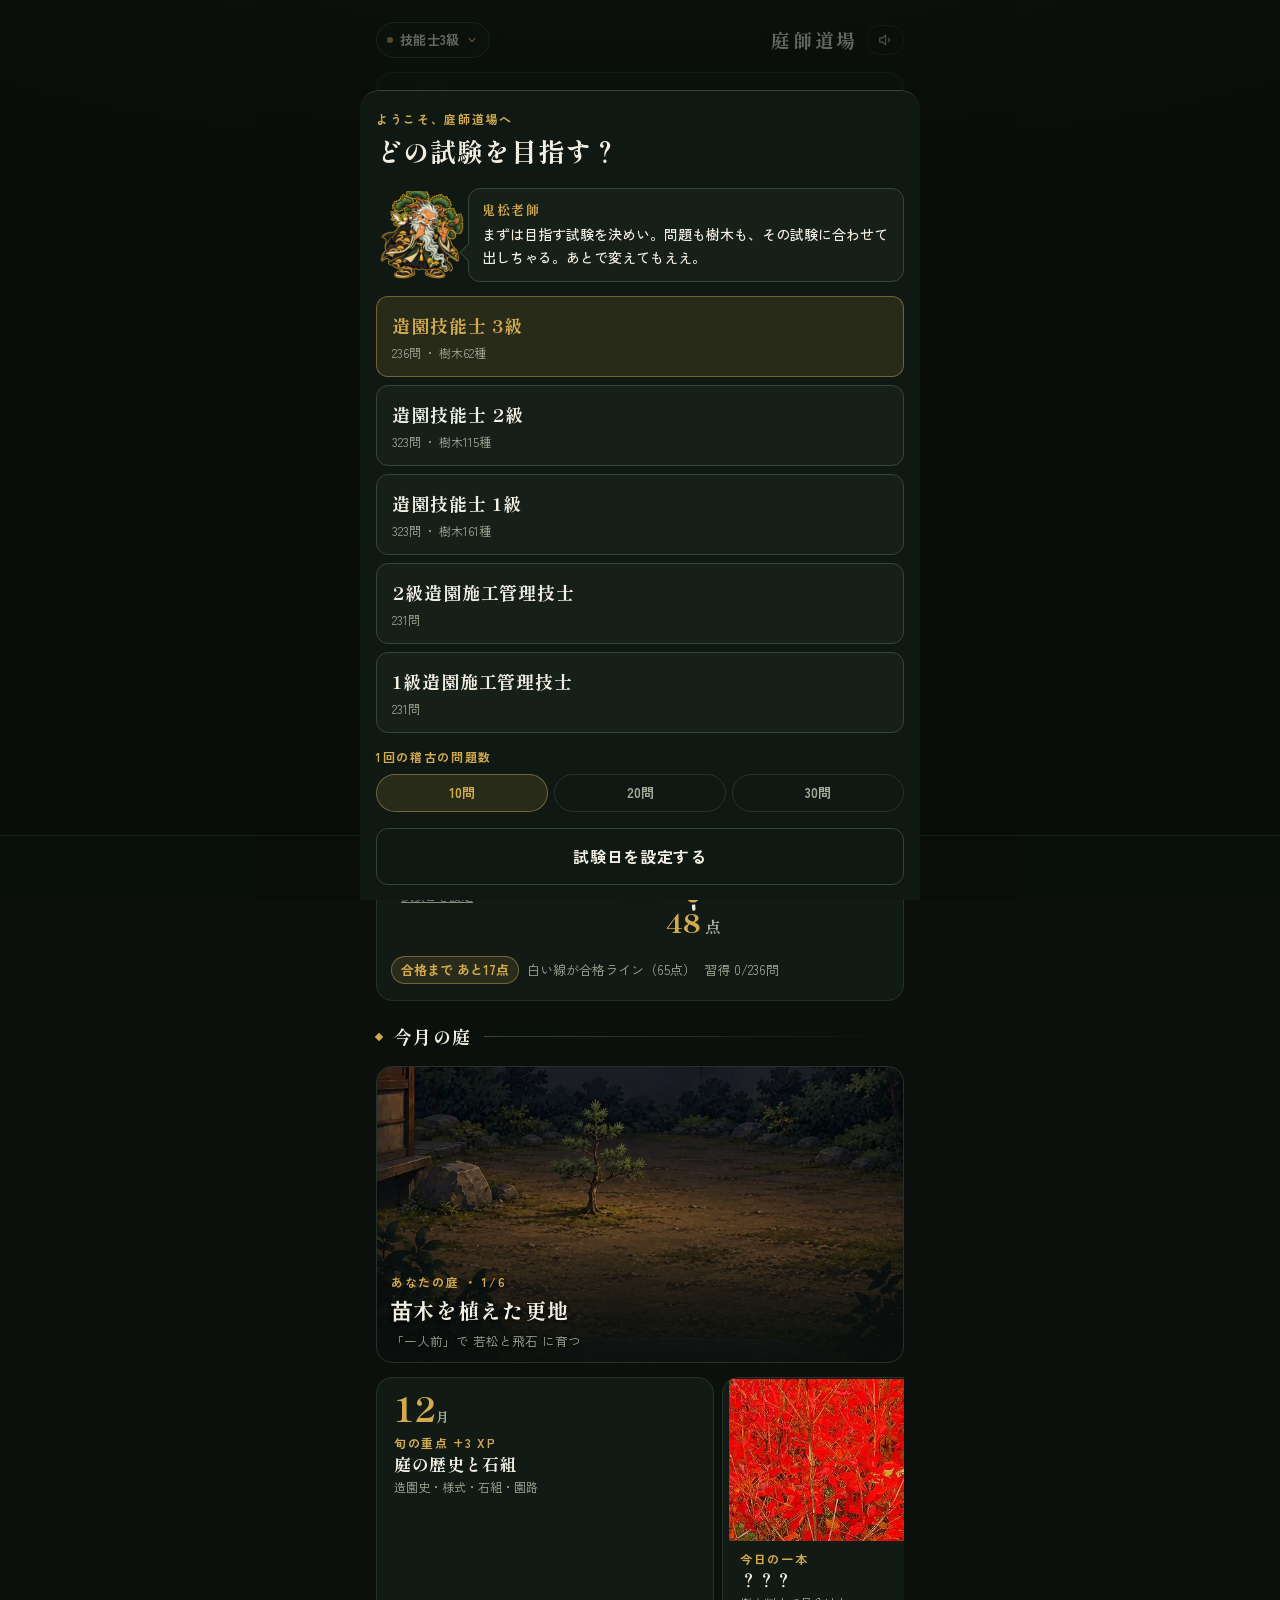
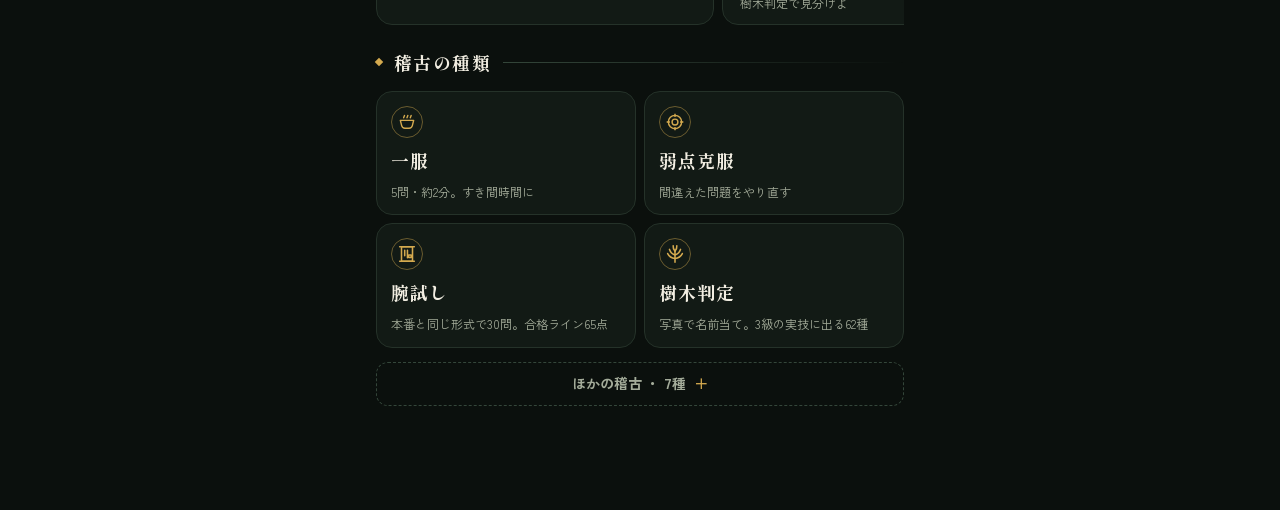
==== commit 0d44666e: "ホーム整理：老師を小さく、稽古は4つ＋ほか、見どころは横に Co-Authored-By: Claude Opus 5.5 <noreply@anthropic.com>" ====
--- a/index.html
+++ b/index.html
@@ -647,6 +647,20 @@
 .kyokan{grid-template-columns:104px 1fr}
 .kyokan img{width:114px}
 .hero .quote{margin-top:2px}
+/* ホーム整理（2026-10-25）：老師を小さく、見どころは横に流す、稽古は4つ＋ほか */
+.kyokan{grid-template-columns:84px 1fr!important;padding-top:8px!important}
+.kyokan img{width:92px!important}
+.kyokan .bubble{font-size:14px;line-height:1.7}
+.strip{display:flex;gap:8px;overflow-x:auto;scroll-snap-type:x mandatory;scrollbar-width:none;padding-bottom:2px}
+.strip::-webkit-scrollbar{display:none}
+.strip>*{flex:0 0 64%;scroll-snap-align:start;min-width:0}
+.strip>.card img{aspect-ratio:16/8}
+.strip>.tipcard{flex-basis:78%;justify-content:flex-start}
+.moremodes>summary{list-style:none;cursor:pointer;display:flex;align-items:center;justify-content:center;gap:8px;min-height:44px;border:1px dashed var(--line2);border-radius:var(--r-m);color:var(--muted);font-weight:700;font-size:14px}
+.moremodes>summary::-webkit-details-marker{display:none}
+.moremodes>summary::after{content:"＋";color:var(--brass)}
+.moremodes[open]>summary::after{content:"－"}
+.moremodes>.modes{margin-top:8px}
 .tipcard{display:flex;flex-direction:column;gap:4px;text-align:left;width:100%;padding:14px 16px;border-radius:var(--r-l);background:var(--surface);border:1px solid var(--line);border-left:3px solid var(--brass)}
 .tipcard b{font-family:var(--display);font-weight:800;font-size:18px;letter-spacing:.04em;line-height:1.4}
 .tipcard .tipq{font-size:13.5px;color:var(--muted);line-height:1.65}
@@ -2410,7 +2424,7 @@
   <section class="hero" aria-label="現在のランク">
     <div class="radar">${insignia(rp.i, 92)}</div>
     <div>
-      <div class="lbl num">${beltName(rp.i)} ・ ${String(rp.i + 1).padStart(2,"0")}/${RANKS.length}</div>
+      <div class="lbl num">${beltName(rp.i)} ・ ${String(rp.i + 1).padStart(2,"0")}/${RANKS.length}${st ? ` ・ 連続${st}日` : ""}</div>
       <div class="rk">${rp.cur.n}</div>
       <div class="quote">${esc(rp.cur.m)}</div>
     </div>
@@ -2426,22 +2440,11 @@
     <div><div class="en">KEIKO</div><div class="big">稽古</div><div class="sm">${exam.long} ・ ${SET_SIZE}問</div></div>
     <div class="chev" aria-hidden="true"><i></i><i></i><i></i></div>
   </button>
-  <div class="hqrow">
-    <button class="subbtn" data-act="quick"><span class="ic">${IC.bolt}</span><span><b>一服</b><span>5問・約2分</span></span></button>
-    <button class="subbtn" data-act="weak"><span class="ic">${IC.target}</span><span><b>弱点克服${weakN ? `<span class="cnt num">${weakN}</span>` : ""}</b><span>間違えた問題</span></span></button>
-  </div>
-
   <section class="orders" aria-label="今日の課題">
     <div class="oh"><b>今日の課題</b><span class="num">${new Date().getMonth()+1}/${new Date().getDate()}</span><div class="spacer"></div><span>1件 +50・全件 +100</span></div>
     ${S.daily.ids.map(id => { const m = MISSIONS.find(x => x.id === id), p = Math.min(S.daily.p[id] || 0, m.goal), done = S.daily.done[id];
       return `<div class="mission ${done?"done":""}">${done ? `<span class="hanko">済</span>` : `<span class="chk"></span>`}<span class="mt">${m.n}</span><span class="mprog num">${p}/${m.goal}</span><span class="mbar"><i style="width:${pct(p,m.goal)}%"></i></span></div>`; }).join("")}
   </section>
-
-  <div class="readouts">
-    <div class="ro"><div class="k">連続稽古</div><div class="v num">${st}<small>日</small></div></div>
-    <div class="ro"><div class="k">正解数</div><div class="v num">${S.stats.correct.toLocaleString()}</div></div>
-    <div class="ro"><div class="k">免状</div><div class="v num">${medalsN}<small>/${MEDALS.length}</small></div></div>
-  </div>
 
   <section class="ops hud" aria-label="合格への道のり">
     <div class="dday">
@@ -2456,37 +2459,38 @@
     </div>
   </section>
 
-
-
-
-
-
   <div class="sectitle">今月の庭</div>
-  <div class="intel">
-    <button class="card" data-act="season"><div class="mo2 num">${mo}<small style="font-size:13px;color:var(--muted)">月</small></div><div class="in"><span class="eyebrow" style="color:var(--brass)">旬の重点 +3 XP</span><b>${se.t}</b><span>${se.c.join("・")}</span></div></button>
-    <button class="card" data-tree="${tt.id}"><img src="${tt.photos[0].f}" alt="今日の一本の写真"><div class="in"><span class="eyebrow">今日の一本</span><b>${ttOn ? tt.name : "？？？"}</b><span>${ttOn ? esc(tt.g) : "樹木判定で見分けよ"}</span></div></button>
-  </div>
   ${(() => { const t = rp.cur.t, nx = RANKS.find(r => r.t > t);
     return `<button class="gardencard" data-act="garden" style="--garden:url(garden/g${t}.webp);--gy:${[84, 80, 74, 66, 58, 54][t]}%" aria-label="あなたの庭：${GARDEN_NAMES[t]}">
       <span class="gtxt"><span class="eyebrow">あなたの庭 ・ ${t + 1}/6</span><b>${GARDEN_NAMES[t]}</b><span>${nx ? `「${nx.n}」で ${GARDEN_NAMES[nx.t]} に育つ` : "庭は完成した。見事じゃ。"}</span></span></button>`; })()}
+  <div class="intel strip" aria-label="今月の見どころ（横にずらすと続きがあります）">
+    <button class="card" data-act="season"><div class="mo2 num">${mo}<small style="font-size:13px;color:var(--muted)">月</small></div><div class="in"><span class="eyebrow" style="color:var(--brass)">旬の重点 +3 XP</span><b>${se.t}</b><span>${se.c.join("・")}</span></div></button>
+    <button class="card" data-tree="${tt.id}"><img src="${tt.photos[0].f}" alt="今日の一本の写真"><div class="in"><span class="eyebrow">今日の一本</span><b>${ttOn ? tt.name : "？？？"}</b><span>${ttOn ? esc(tt.g) : "樹木判定で見分けよ"}</span></div></button>
   ${(() => { const T = window.TIPS || []; if (!T.length) return ""; const i = (today() * 13) % T.length, tp = T[i];
     return `<button class="tipcard" data-tip="${i}"><span class="eyebrow">今日の豆知識 ・ ${esc(tp.c)}</span><b>${rb(tp.t)}</b><span class="tipq">「${rb(tp.s)}」</span><span class="more">続きを読む</span></button>`; })()}
+  </div>
 
   <div class="sectitle">稽古の種類</div>
   <div class="modes">
-    <button class="mode" data-act="hot"><span class="ic">${IC.star}</span><b>頻出テーマ</b><span>過去問によく出るテーマだけ。${qPool(S.exam).filter(q => q.hot).length}問</span></button>
+    <button class="mode" data-act="quick"><span class="ic">${IC.bolt}</span><b>一服</b><span>5問・約2分。すき間時間に</span></button>
+    <button class="mode" data-act="weak"><span class="ic">${IC.target}</span><b>弱点克服${weakN ? `<span class="cnt num">${weakN}</span>` : ""}</b><span>${weakN ? `間違えた問題 ${weakN}問をやり直す` : "間違えた問題をやり直す"}</span></button>
     <button class="mode" data-act="mock"><span class="ic">${IC.medal}</span><b>腕試し</b><span>本番と同じ形式で${mockSpec(S.exam).n}問。${S.mock[S.exam] != null ? `最高 ${S.mock[S.exam]}点` : "合格ライン" + PASS_LINE(S.exam) + "点"}</span></button>
     <button class="mode" data-act="tree"><span class="ic">${IC.leaf}</span><b>樹木判定</b><span>写真で名前当て。${S.exam[0] === "g" ? `${S.exam[1]}級の実技に出る` : ""}${treePool().length}種</span></button>
+  </div>
+  <details class="moremodes"${S.moreModes ? " open" : ""}><summary>ほかの稽古 ・ ${5 + (S.exam[0] === "g" ? 1 : 0) + (TOOLS.length ? 1 : 0)}種</summary>
+  <div class="modes">
+    <button class="mode" data-act="hot"><span class="ic">${IC.star}</span><b>頻出テーマ</b><span>過去問によく出るテーマだけ。${qPool(S.exam).filter(q => q.hot).length}問</span></button>
     ${S.exam[0] === "g" ? `<button class="mode" data-act="treeexam"><span class="ic">${IC.timer}</span><b>判断等試験</b><span>実技の本番形式。${TREE_EXAM_N[S.exam]}本を1本30秒で判定${S.texam?.[S.exam] != null ? `。最高 ${S.texam[S.exam]}本` : ""}</span></button>` : ""}
     ${TOOLS.length ? `<button class="mode" data-act="tool"><span class="ic">${IC.tool}</span><b>道具判定</b><span>造園の道具を図で名前当て。${TOOLS.length}種</span></button>` : ""}
     <button class="mode" data-act="blitz"><span class="ic">${IC.sand}</span><b>一分勝負</b><span>60秒の早打ち。最高 ${S.stats.blitzBest}問</span></button>
     <button class="mode" data-act="kako"><span class="ic">${IC.scroll}</span><b>過去問の記録</b><span>${(S.kako || []).filter(r => r.exam === S.exam).length ? `最新 ${pct(S.kako.find(r => r.exam === S.exam).c, S.kako.find(r => r.exam === S.exam).n)}%` : "本番の過去問を解いたら点数を記録"}</span></button>
     <button class="mode" data-act="tips"><span class="ic">${IC.book}</span><b>豆知識帳</b><span>お客さんに話せる庭の話。${(window.TIPS || []).length}話 ・ 読んだ ${Object.keys(S.tipsRead || {}).length}話</span></button>
     <button class="mode" data-act="essay"><span class="ic">${IC.pen}</span><b>記述の稽古</b><span>${HOSTED ? "施工経験記述をAI老師が添削" : "施工経験記述を観点ごとに自己採点"}</span></button>
-  </div>
+  </div></details>
   </div>`;
 }
 
+document.addEventListener("toggle", e => { if (e.target.classList?.contains("moremodes")) { S.moreModes = e.target.open ? 1 : 0; save(); } }, true);
 function renderDrill(app) {
   const cats = [...new Set(qPool(S.exam).map(q => q.cat))], se = seasonNow();
   const fs = cats.map(c => [c, frontStats(S.exam, c)]);
